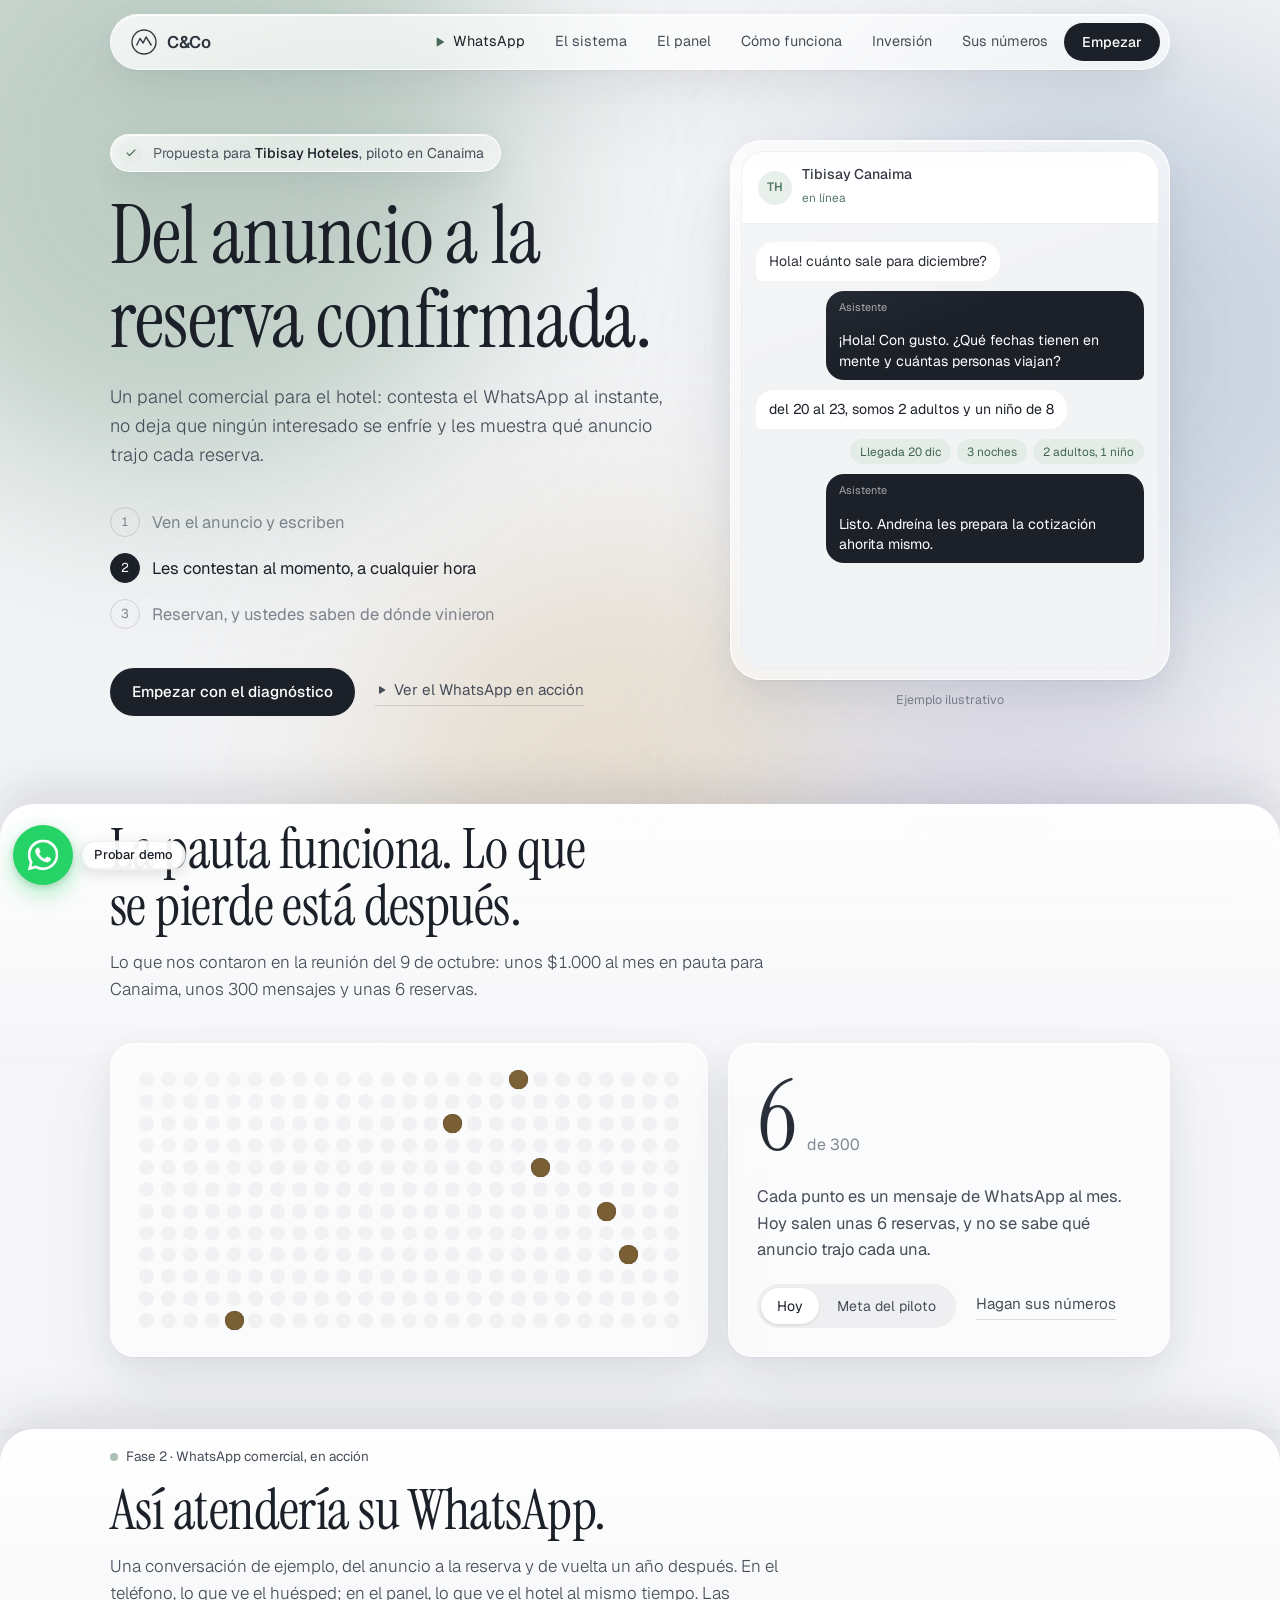
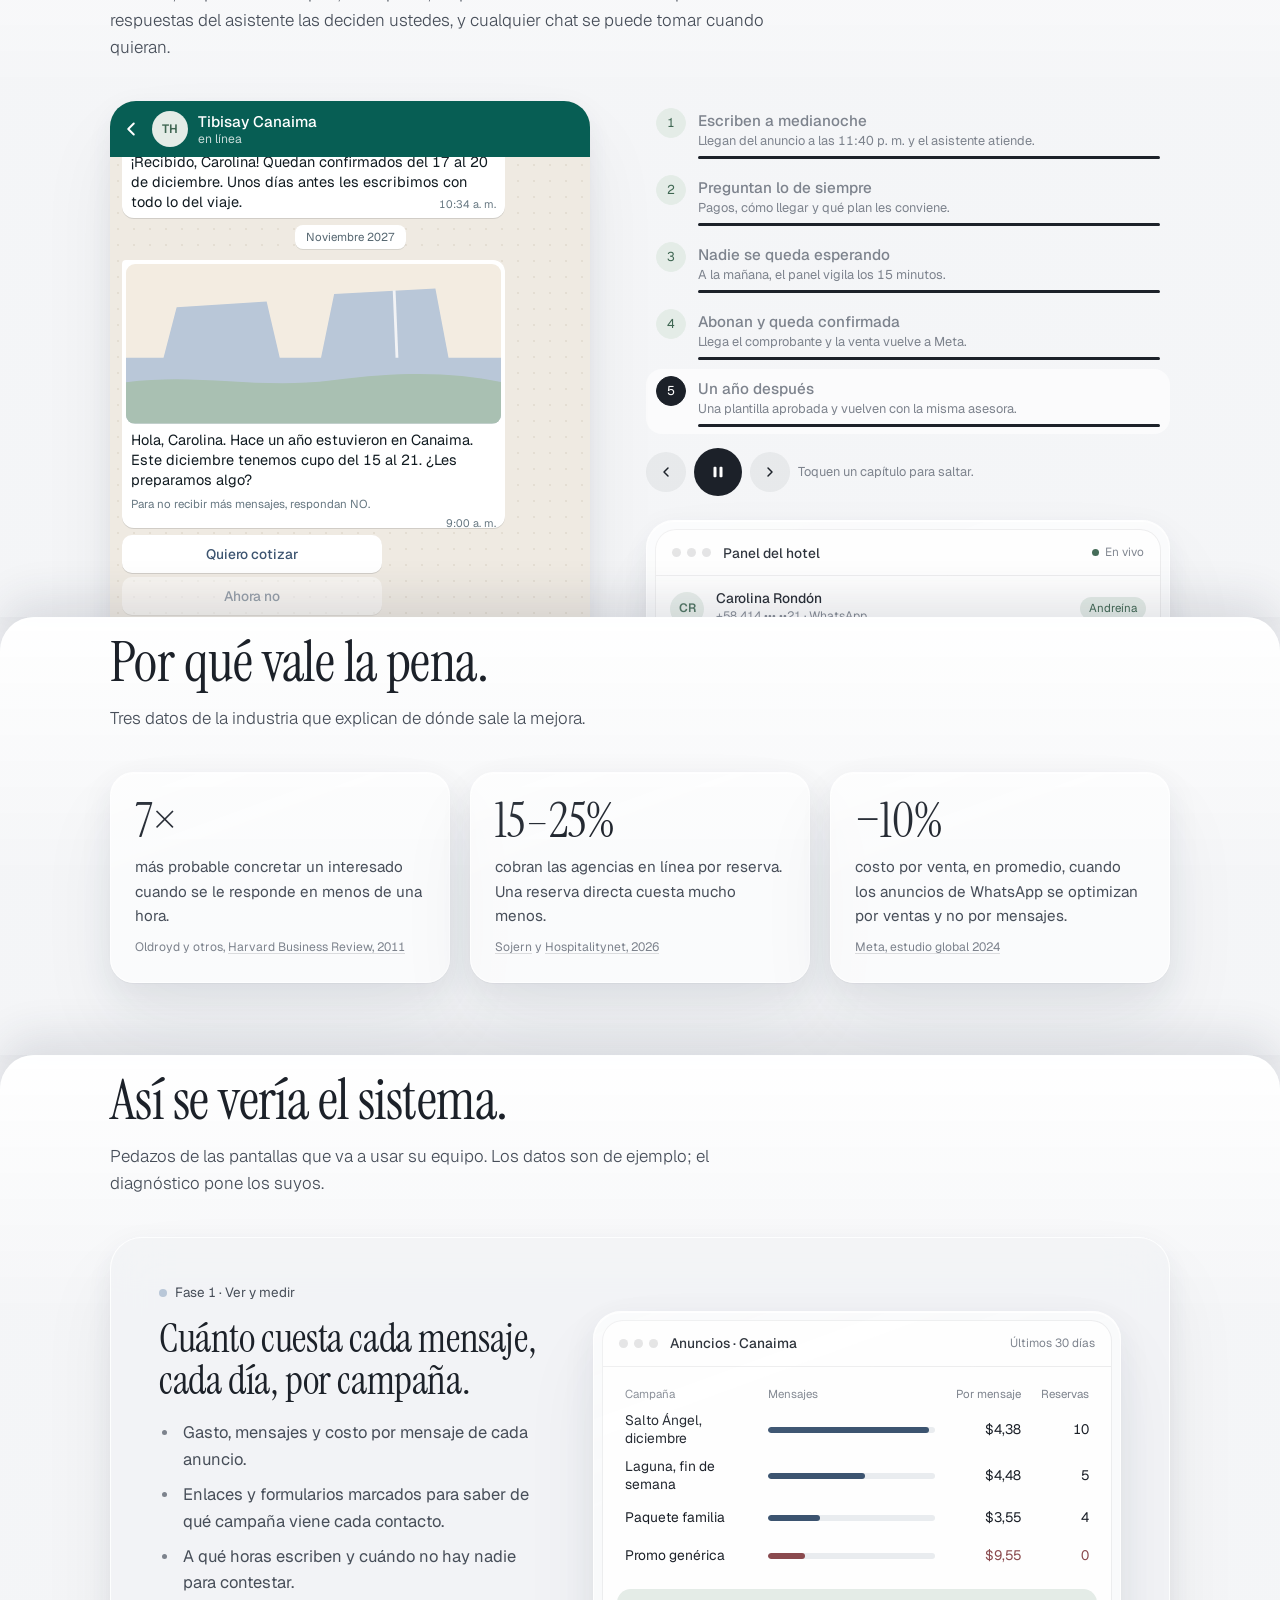
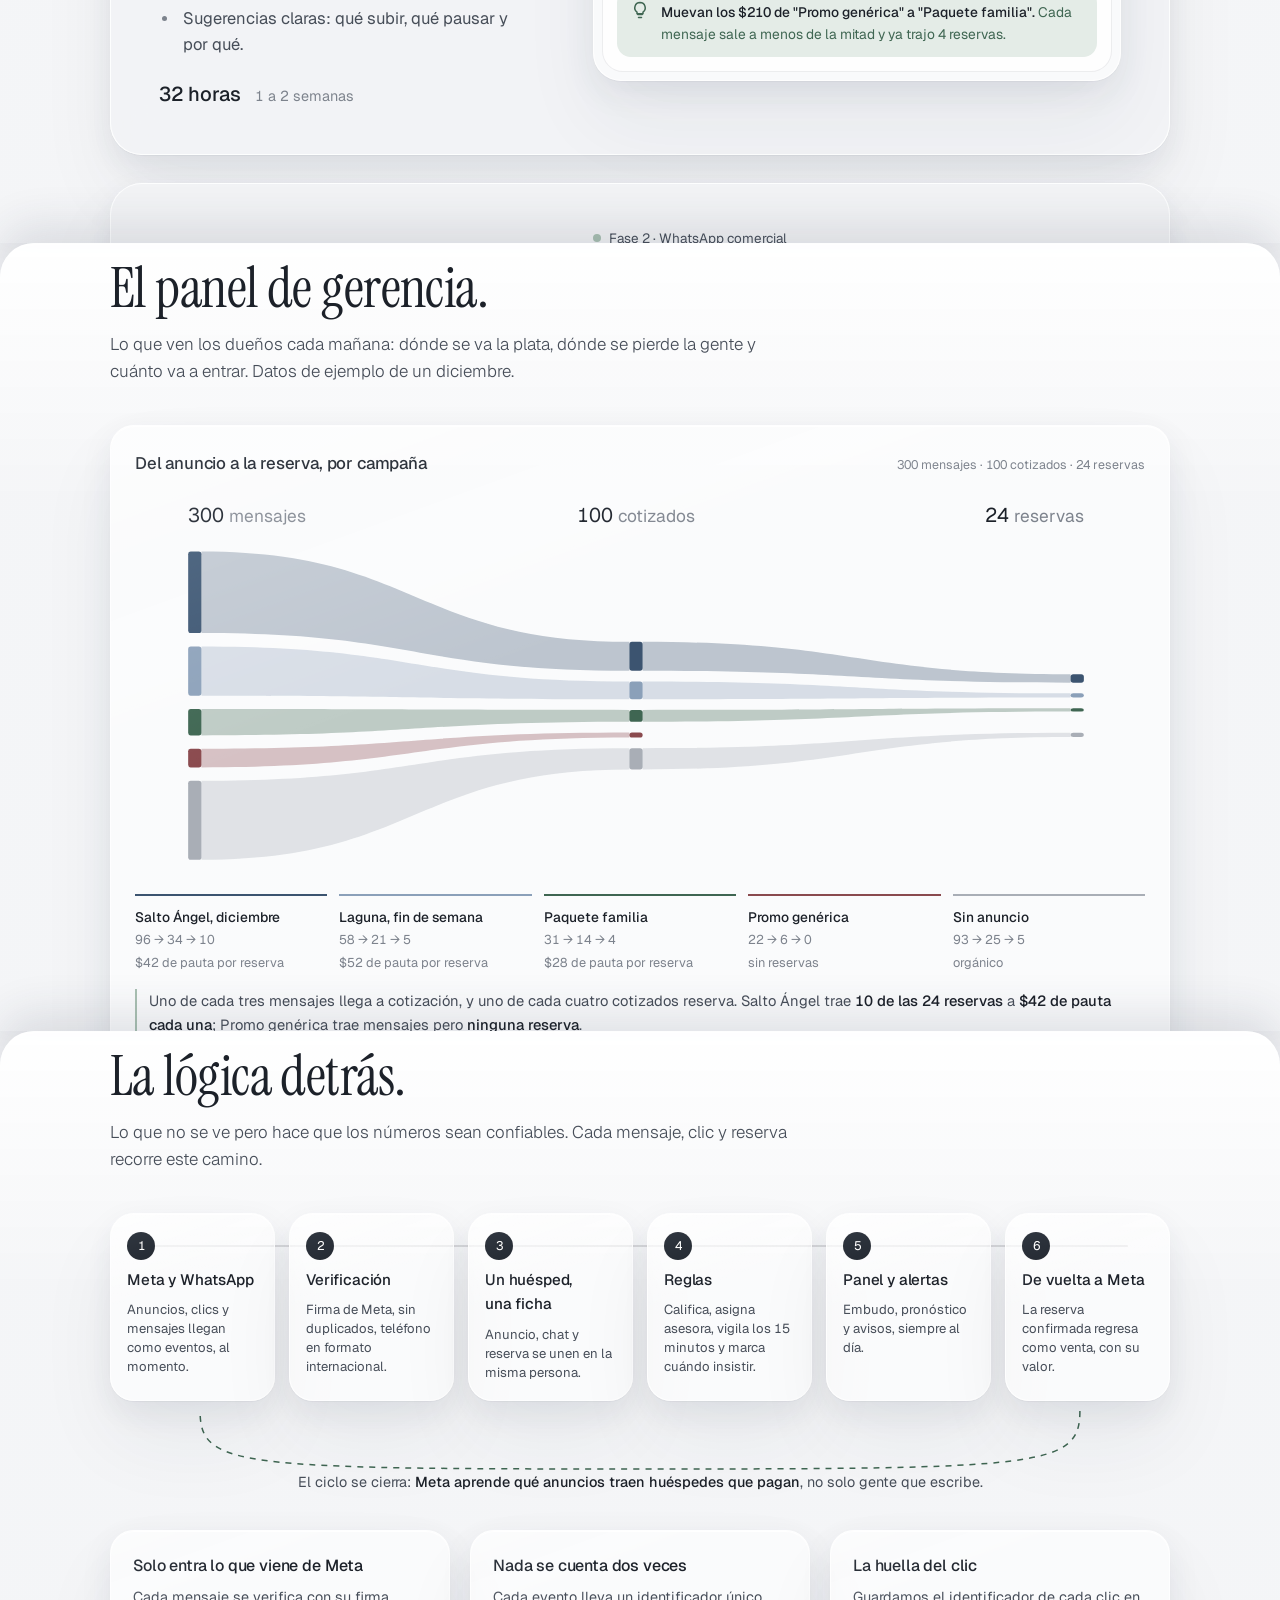
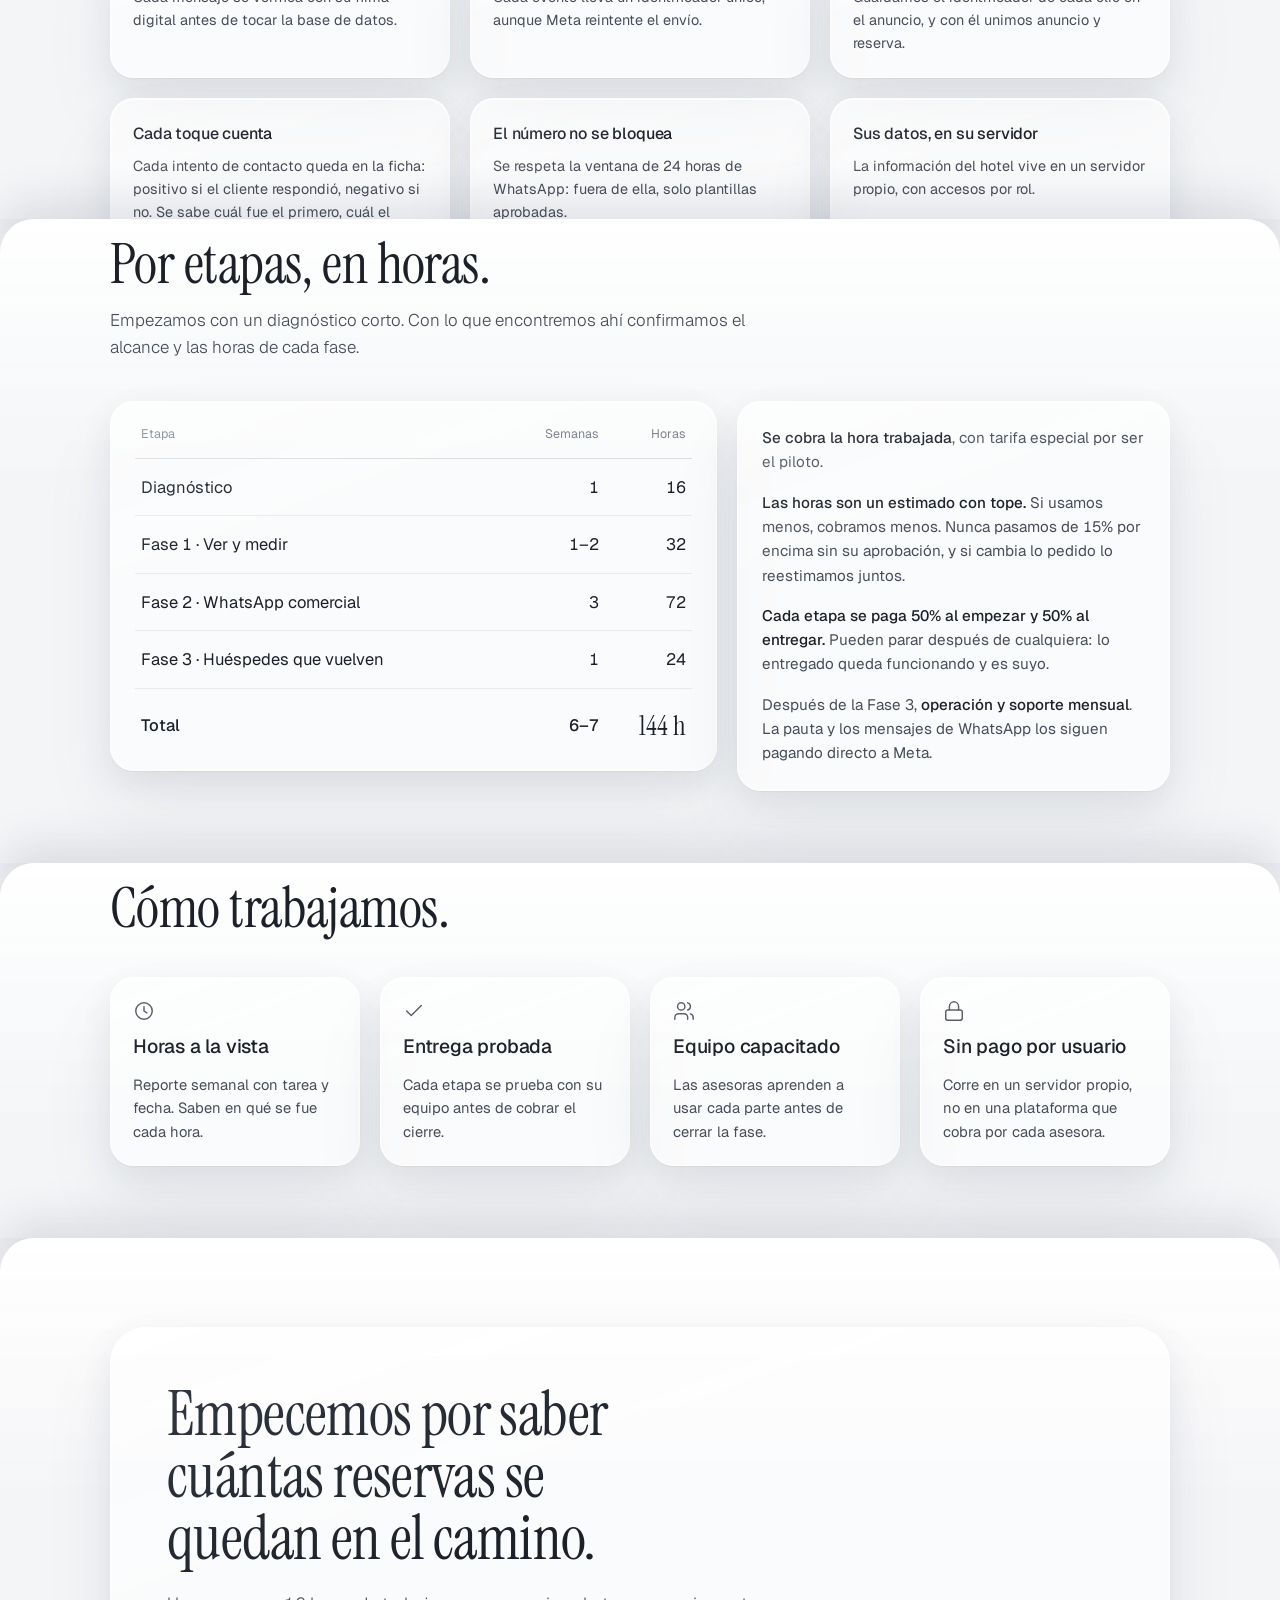
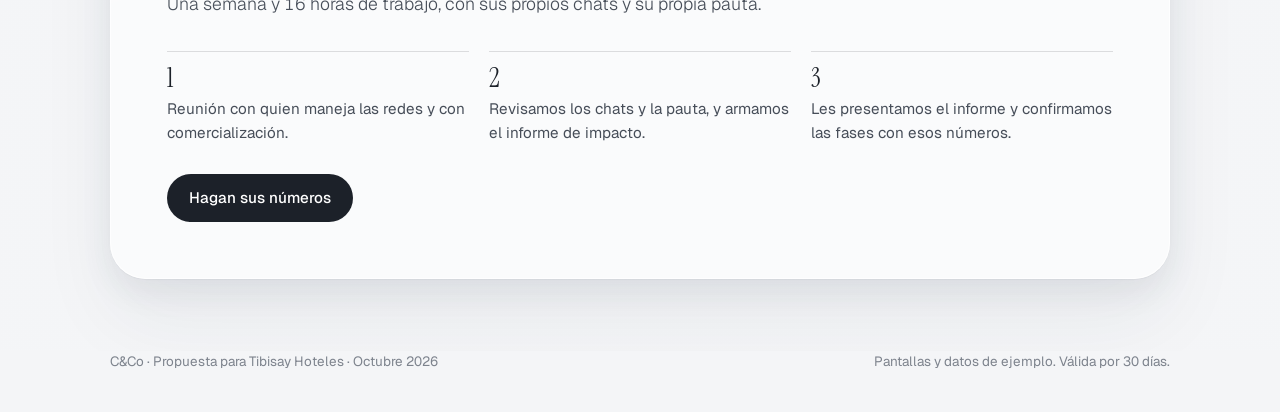
==== index.html @ 6e22a7f7 "base: replica propuesta A (sin iPhone) como punto de partida para reestructurar" ====
<!doctype html>
<html lang="es">
<head>
<meta charset="utf-8">
<script>document.documentElement.className += ' js'</script>
<meta name="viewport" content="width=device-width, initial-scale=1, viewport-fit=cover">
<meta name="theme-color" content="#F2F3F5">
<meta name="format-detection" content="telephone=no">
<meta name="robots" content="noindex, nofollow">
<title>Tibisay Hoteles · Propuesta C&amp;Co</title>
<link rel="preconnect" href="https://fonts.googleapis.com">
<link rel="preconnect" href="https://fonts.gstatic.com" crossorigin>
<link rel="stylesheet" href="https://fonts.googleapis.com/css2?family=Geist:wght@300;400;500;600&family=Instrument+Serif&display=swap">
<style>
/*
  Identidad C&Co (propuesta)
  - Sobria y ejecutiva: fondo perla frío, grafito para texto y botones, cuatro pasteles apagados (salvia, niebla, arena, rosa) solo para estados y profundidad.
  - Material: vidrio. Paneles translúcidos con desenfoque, borde con brillo fino y sombra larga y suave, sobre una luz pastel que se mueve muy lento detrás.
  - Tipos: Instrument Serif para titulares, Geist para todo lo demás, con cifras tabulares.
  - Recorrido: problema → por qué importa → el sistema por fases → el panel de gerencia → la lógica detrás → inversión → siguiente paso. La calculadora de impacto vive en una ventana que se abre desde el problema, la barra y el cierre.
  - Números de ejemplo coherentes en toda la página: hoy 6 de 300; con el sistema 300 → 100 cotizados → 24 reservas, a unos $400 por reserva.
  - Imprimible: al imprimir, el vidrio pasa a blanco sólido y cada pantalla queda en su estado final.
*/
:root{
  --bg:#F2F3F5; --bg2:#E9ECEF; --white:#FFFFFF;
  --ink:#1C2129; --ink2:#474E59; --ink3:#7D838D; --ink4:#A9AEB6;
  --line:rgba(28,33,41,.08); --line2:rgba(28,33,41,.14);
  --sage:#A9C0B2; --sage-bg:#E4ECE7; --sage-ink:#3F6652;
  --mist:#B9C7D8; --mist-bg:#E5EBF2; --mist-ink:#3C5470;
  --sand:#E2D6C3; --sand-bg:#F3ECE1; --sand-ink:#7A5F35;
  --rose:#E3C4C4; --rose-bg:#F5E7E7; --rose-ink:#8A4A4E;
  --lav:#D6D3E4;
  --glass:rgba(255,255,255,.58);
  --glass-edge:rgba(255,255,255,.85);
  --shadow:0 1px 1px rgba(28,33,41,.04),0 12px 32px rgba(40,52,72,.08),0 40px 80px rgba(40,52,72,.06);
  --serif:"Instrument Serif","Times New Roman",serif;
  --sans:"Geist","Helvetica Neue",system-ui,sans-serif;
  --ease:cubic-bezier(.2,.8,.2,1);
}
*{box-sizing:border-box}
html{scroll-behavior:smooth;-webkit-text-size-adjust:100%;text-size-adjust:100%}
body{margin:0;background:var(--bg);color:var(--ink);font-family:var(--sans);font-size:16.5px;line-height:1.6;-webkit-font-smoothing:antialiased;font-variant-numeric:tabular-nums;-webkit-tap-highlight-color:transparent;overflow-x:clip}
h1,h2,h3,p{margin:0}
h1,h2{font-family:var(--serif);font-weight:400;letter-spacing:-.01em;line-height:1.02;text-wrap:balance}
h3{font-weight:500;letter-spacing:-.01em;text-wrap:balance}
a{color:inherit}
:focus-visible{outline:2px solid var(--mist-ink);outline-offset:3px;border-radius:6px}
.in{max-width:1140px;margin:0 auto;padding-inline:max(clamp(16px,4vw,40px),env(safe-area-inset-left),env(safe-area-inset-right))}
button,a{touch-action:manipulation}
[id]{scroll-margin-top:84px}
.muted{color:var(--ink2)}
.small{font-size:.84rem;color:var(--ink3)}

/* Luz de fondo */
.aura{position:fixed;inset:0;z-index:-1;overflow:hidden;pointer-events:none}
.aura i{position:absolute;border-radius:50%;filter:blur(90px);opacity:.7;animation:drift 38s ease-in-out infinite alternate;will-change:transform}
.aura i:nth-child(1){width:52vw;height:52vw;left:-12vw;top:-14vw;background:var(--sage)}
.aura i:nth-child(2){width:46vw;height:46vw;right:-10vw;top:6vh;background:var(--mist);animation-delay:-12s}
.aura i:nth-child(3){width:40vw;height:40vw;left:28vw;top:60vh;background:var(--sand);animation-delay:-20s}
.aura i:nth-child(4){width:34vw;height:34vw;right:4vw;bottom:-12vw;background:var(--lav);animation-delay:-6s}
@keyframes drift{to{transform:translate3d(4vw,3vh,0) scale(1.08)}}

/* Vidrio */
.glass{position:relative;background:var(--glass);-webkit-backdrop-filter:blur(28px) saturate(170%);backdrop-filter:blur(28px) saturate(170%);border:1px solid var(--glass-edge);box-shadow:var(--shadow),inset 0 1px 0 rgba(255,255,255,.9);border-radius:24px}
.glass::after{content:"";position:absolute;inset:0;border-radius:inherit;pointer-events:none;background:linear-gradient(160deg,rgba(255,255,255,.5),rgba(255,255,255,0) 38%);mix-blend-mode:soft-light}

/* Botones */
.btn{display:inline-flex;align-items:center;justify-content:center;gap:8px;height:48px;padding:0 22px;background:var(--ink);color:#fff;text-decoration:none;font:inherit;font-weight:500;font-size:.95rem;border-radius:999px;border:0;white-space:nowrap;transition:transform .2s var(--ease),background .2s}
.btn:hover{background:#2C333E;transform:translateY(-1px)}
.btn.sm{height:38px;padding:0 18px;font-size:.88rem}

/* Barra */
.nav{position:sticky;top:14px;z-index:20;margin-top:14px}
.navbar{display:flex;justify-content:space-between;align-items:center;gap:16px;height:56px;padding:0 9px 0 20px;border-radius:999px}
.mark{display:flex;align-items:center;gap:10px;font-weight:600;font-size:1.05rem;letter-spacing:-.02em}
.mark svg{flex:none}
.navbar nav{display:flex;gap:2px;align-items:center}
.navbar nav a:not(.btn){text-decoration:none;font-size:.9rem;color:var(--ink2);height:38px;display:inline-flex;align-items:center;padding:0 14px;border-radius:999px;transition:background .2s}
.navbar nav a:not(.btn):hover{background:rgba(255,255,255,.75);color:var(--ink)}

/* Hero */
.hero{padding:64px 0 88px}
.hero-grid{display:grid;grid-template-columns:minmax(0,1fr) 440px;gap:64px;align-items:center}
.for{display:inline-flex;align-items:center;gap:10px;height:38px;font-size:.88rem;color:var(--ink2);padding:0 16px 0 8px;border-radius:999px}
.for b{font-weight:500;color:var(--ink)}
.for .dot{width:24px;height:24px;border-radius:50%;background:var(--sage-bg);display:grid;place-items:center;flex:none}
.hero h1{font-size:clamp(3rem,6.4vw,5.2rem);margin-top:22px}
.hero .lead{margin-top:22px;font-size:1.13rem;color:var(--ink2);max-width:46ch;font-weight:300}
.journey{list-style:none;margin:30px 0 0;padding:0;display:grid;gap:2px;max-width:430px}
.journey li{display:grid;grid-template-columns:30px 1fr;gap:12px;align-items:center;padding:7px 0;color:var(--ink3);transition:color .5s}
.journey li span{width:30px;height:30px;border-radius:50%;display:grid;place-items:center;font-size:.8rem;border:1px solid var(--line2);transition:all .5s var(--ease)}
.journey li.on{color:var(--ink)}
.journey li.on span{background:var(--ink);border-color:var(--ink);color:#fff}
.actions{display:flex;gap:20px;flex-wrap:wrap;margin-top:32px;align-items:center}
.link{font-size:.95rem;color:var(--ink2);text-decoration:none;border-bottom:1px solid var(--line2);padding-bottom:2px}
.link:hover{color:var(--ink);border-color:var(--ink)}
.dm-link{display:inline-flex;align-items:center;gap:7px}
.nav-demo{gap:7px;color:var(--ink)!important}
.nav-demo svg{color:var(--sage-ink)}

/* Escenario */
figure{margin:0}
.stage-wrap{display:grid;gap:10px;justify-items:center}
.stage-wrap figcaption{font-size:.78rem;color:var(--ink3)}
.stage{position:relative;width:100%;height:540px;padding:10px;border-radius:32px;overflow:hidden}
.scene{position:absolute;inset:10px;opacity:0;transform:scale(.97);filter:blur(6px);transition:opacity .7s var(--ease),transform .7s var(--ease),filter .7s var(--ease);pointer-events:none}
.stage[data-scene="ad"] .s-ad,.stage[data-scene="chat"] .s-chat,.stage[data-scene="deal"] .s-deal{opacity:1;transform:none;filter:none}
.av{width:34px;height:34px;border-radius:50%;display:grid;place-items:center;font-size:.76rem;font-weight:600;flex:none;background:var(--mist-bg);color:var(--mist-ink)}
.av.s{background:var(--sage-bg);color:var(--sage-ink)}
.av.a{background:var(--sand-bg);color:var(--sand-ink)}
.av.r{background:var(--rose-bg);color:var(--rose-ink)}
.card{background:var(--white);border:1px solid var(--line);border-radius:22px}

.post{height:100%;overflow:hidden;display:flex;flex-direction:column}
.post-h{display:flex;gap:10px;align-items:center;padding:14px 16px}
.post-h b{display:block;font-size:.88rem;font-weight:500}.post-h small{color:var(--ink3);font-size:.74rem}
.post-img{display:block;width:100%;flex:1;min-height:0}
.post-b{padding:16px;display:grid;gap:14px;font-size:.9rem;color:var(--ink2)}
.post-b b{color:var(--ink);font-weight:500}
.wa-btn{font:inherit;font-weight:500;font-size:.9rem;height:44px;border:0;border-radius:999px;background:var(--ink);color:#fff;transition:transform .15s}
.stage.press .wa-btn{transform:scale(.95)}

.chat{height:100%;display:flex;flex-direction:column;overflow:hidden}
.chat-h{display:flex;gap:10px;align-items:center;padding:14px 16px;border-bottom:1px solid var(--line)}
.chat-h b{display:block;font-size:.88rem;font-weight:500;line-height:1.2}.chat-h small{color:var(--sage-ink);font-size:.74rem}
.msgs{flex:1;padding:18px 14px;display:flex;flex-direction:column;gap:10px;background:var(--bg);font-size:.88rem;line-height:1.45}
.m{max-width:82%;padding:9px 13px;border-radius:18px;opacity:0;transform:translateY(8px)}
.m.cli{align-self:flex-start;background:var(--white);border-bottom-left-radius:6px}
.m.out{align-self:flex-end;background:var(--ink);color:#fff;border-bottom-right-radius:6px}
.m small{display:block;font-size:.68rem;opacity:.6;margin-bottom:1px}
.extract{align-self:flex-end;display:flex;flex-wrap:wrap;gap:6px;justify-content:flex-end;opacity:0;transform:translateY(8px)}
.chip{font-size:.74rem;background:var(--sage-bg);color:var(--sage-ink);border-radius:999px;padding:4px 10px}
.stage[data-scene="chat"] .s-chat .m,.stage[data-scene="chat"] .s-chat .extract{animation:rise .55s var(--ease) forwards;animation-delay:var(--d)}
@keyframes rise{to{opacity:1;transform:none}}

.board{height:100%;padding:18px;display:grid;grid-template-rows:auto auto 1fr auto;gap:14px}
.board h3{font-size:.98rem}
.cols{display:grid;grid-template-columns:repeat(3,1fr);gap:8px;font-size:.76rem;color:var(--ink3)}
.cols div{display:flex;justify-content:space-between;border-bottom:1.5px solid var(--line2);padding-bottom:6px;transition:all .4s}
.lane{position:relative;display:grid;grid-template-columns:repeat(3,1fr);gap:8px;align-content:start}
.ghost{height:58px;border-radius:12px;background:var(--bg)}
.deal{position:absolute;top:0;left:0;width:calc((100% - 16px)/3);background:var(--white);border:1px solid var(--line2);border-radius:12px;padding:10px;font-size:.76rem;color:var(--ink2);box-shadow:0 10px 24px rgba(40,52,72,.14);transition:left .8s var(--ease),background .5s,border-color .5s;z-index:2}
.deal b{display:block;font-size:.84rem;font-weight:500;color:var(--ink)}
.stage[data-step="1"] .deal{left:calc((100% - 16px)/3 + 8px)}
.stage[data-step="2"] .deal,.stage[data-step="3"] .deal{left:calc((100% - 16px)/3*2 + 16px);background:var(--sage-bg);border-color:var(--sage)}
.stage[data-step="2"] .cols div:last-child,.stage[data-step="3"] .cols div:last-child{border-color:var(--sage-ink);color:var(--sage-ink)}
.src{display:grid;gap:4px;background:var(--sand-bg);color:var(--sand-ink);border-radius:14px;padding:12px 14px;font-size:.82rem;opacity:0;transform:translateY(8px);transition:all .6s var(--ease)}
.src b{color:var(--ink);font-weight:500}
.stage[data-step="3"] .src{opacity:1;transform:none}

/* Secciones */
section.block{padding:72px 0}
.sh{max-width:680px;display:grid;gap:14px;margin-bottom:40px}
.sh h2{font-size:clamp(2.3rem,4.6vw,3.5rem)}
.sh p{color:var(--ink2);font-size:1.06rem;font-weight:300}
.tag{display:inline-flex;align-items:center;gap:8px;font-size:.84rem;color:var(--ink2)}
.tag i{width:8px;height:8px;border-radius:50%;background:var(--c,var(--sage))}

/* Problema */
.problem{display:grid;grid-template-columns:1.15fr .85fr;gap:20px;align-items:stretch}
.problem > .glass{padding:28px}
.dots{display:grid;grid-template-columns:repeat(25,1fr);gap:7px;align-content:center;height:100%}
.dots i{aspect-ratio:1;border-radius:50%;background:var(--ink4);opacity:0;transform:scale(.3)}
.dots.on i{animation:pop .4s var(--ease) forwards;animation-delay:calc(var(--i) * 3ms)}
@keyframes pop{to{opacity:.45;transform:none}}
.dots.filt i{animation:none;opacity:.12;transform:none;transition:opacity .7s,background .7s}
.dots.filt i.win{opacity:1;background:var(--sand-ink);transform:scale(1.3);transition:all .6s var(--ease)}
.dots.filt.meta i.win{background:var(--sage-ink)}
.legend{display:grid;gap:18px;align-content:space-between}
.big{font-family:var(--serif);font-size:clamp(4rem,9vw,6.2rem);line-height:.9;display:flex;align-items:baseline;gap:10px}
.big small{font-family:var(--sans);font-size:1rem;color:var(--ink3)}
.seg{display:inline-flex;background:rgba(28,33,41,.05);border-radius:999px;padding:4px;gap:2px;width:max-content}
.seg button{font:inherit;font-size:.88rem;height:36px;border:0;background:none;padding:0 16px;border-radius:999px;color:var(--ink2);cursor:pointer;transition:all .3s}
.seg button[aria-pressed="true"]{background:var(--white);color:var(--ink);box-shadow:0 1px 3px rgba(28,33,41,.12)}
.legend-a{display:flex;gap:16px 20px;flex-wrap:wrap;align-items:center}
button.link{font:inherit;font-size:.95rem;background:none;border:0;border-bottom:1px solid var(--line2);border-radius:0;padding:0 0 2px;cursor:pointer}

/* Datos */
.facts{display:grid;grid-template-columns:repeat(3,minmax(0,1fr));gap:20px}
.fact{padding:24px;display:grid;gap:10px;align-content:start}
.fact .v{font-family:var(--serif);font-size:3rem;line-height:1}
.fact p{font-size:.95rem;color:var(--ink2)}
.fact .src-l{font-size:.76rem;color:var(--ink3)}
.swipe{display:none}
.fact .src-l a{color:var(--ink3);text-decoration:underline;text-decoration-color:var(--line2);text-underline-offset:2px}

/* Fases */
.phase{display:grid;grid-template-columns:minmax(0,5fr) minmax(0,7fr);gap:56px;align-items:center;padding:48px 0}
.phase + .phase{border-top:1px solid var(--line)}
.phase:nth-of-type(even) .ui{order:-1}
.phase .txt{display:grid;gap:14px}
.phase h3{font-family:var(--serif);font-weight:400;font-size:clamp(1.9rem,3.2vw,2.5rem);line-height:1.05}
.phase ul{margin:4px 0 0;padding:0;list-style:none;display:grid;gap:9px;color:var(--ink2)}
.phase li{display:grid;grid-template-columns:16px 1fr;gap:8px}
.phase li::before{content:"";width:5px;height:5px;border-radius:50%;background:var(--ink3);margin:11px 0 0 3px}
.price{display:flex;gap:14px;align-items:baseline;font-size:.9rem;color:var(--ink3);padding-top:6px}
.price b{font-size:1.25rem;font-weight:500;color:var(--ink)}

.ui{padding:8px;border-radius:28px}
.win{background:rgba(255,255,255,.8);border:1px solid var(--line);border-radius:21px;overflow:hidden;font-size:.86rem}
.ui-bar{display:flex;justify-content:space-between;align-items:center;height:46px;padding:0 16px;border-bottom:1px solid var(--line)}
.ui-bar b{font-weight:500}
.ui-bar small{color:var(--ink3);font-size:.74rem}
.lights{display:flex;gap:6px;margin-right:12px}
.lights i{width:9px;height:9px;border-radius:50%;background:var(--line2)}
.ui-body{padding:14px;display:grid;gap:14px}

.camp{display:grid;grid-template-columns:1.6fr 2fr .9fr .7fr;gap:10px;align-items:center;min-height:38px;padding:5px 8px;border-radius:10px;line-height:1.3}
.camp:hover{background:var(--bg)}
.camp.h{color:var(--ink3);font-size:.72rem;min-height:26px}
.camp .r{text-align:right}
.meter{height:6px;border-radius:3px;background:var(--bg2);overflow:hidden}
.meter i{display:block;height:100%;width:0;background:var(--mist-ink);border-radius:3px;transition:width 1.2s var(--ease)}
.meter i.bad{background:var(--rose-ink)}
.on .meter i{width:var(--w)}
.bad-t{color:var(--rose-ink)}
.tip{display:grid;grid-template-columns:auto 1fr;gap:12px;align-items:start;background:var(--sage-bg);color:var(--sage-ink);border-radius:14px;padding:12px 14px;opacity:0;transform:translateY(10px);transition:all .7s var(--ease) 1.3s}
.tip b{color:var(--ink);font-weight:500}
.on .tip{opacity:1;transform:none}

.inbox{display:grid;gap:2px}
.row{display:grid;grid-template-columns:34px minmax(0,1fr) auto;gap:12px;align-items:center;min-height:58px;padding:8px;border-radius:12px;transition:background .5s}
.row:hover{background:var(--bg)}
.row b{font-weight:500}
.row > div,.guest > div{min-width:0}
.row p{font-size:.78rem;color:var(--ink3);white-space:nowrap;overflow:hidden;text-overflow:ellipsis}
.who{font-size:.72rem;color:var(--ink3);text-align:right;display:grid;gap:3px;justify-items:end}
.pill{font-size:.72rem;border-radius:999px;padding:2px 9px;background:var(--sage-bg);color:var(--sage-ink);white-space:nowrap}
.pill.wait{background:var(--bg2);color:var(--ink2)}
.pill.ai{background:var(--mist-bg);color:var(--mist-ink)}
.row.late{background:var(--sand-bg)}
.row.late .pill.wait{background:var(--sand-ink);color:#fff}
.alert{display:flex;gap:10px;align-items:center;background:var(--ink);color:#fff;border-radius:14px;padding:11px 14px;font-size:.8rem;opacity:0;transform:translateY(10px);transition:all .6s var(--ease)}
.alert.show{opacity:1;transform:none}

.guest{display:grid;grid-template-columns:20px 34px minmax(0,1fr) auto;gap:12px;align-items:center;min-height:54px;padding:6px 8px;border-radius:12px}
.guest:hover{background:var(--bg)}
.guest b{font-weight:500}
.guest small{display:block;color:var(--ink3);font-size:.74rem}
.ck{width:18px;height:18px;border-radius:6px;border:1.5px solid var(--line2);display:grid;place-items:center;transition:all .3s}
.ck svg{opacity:0;transition:opacity .2s}
.on .guest .ck{border-color:var(--ink);background:var(--ink);transition-delay:calc(var(--i) * 140ms)}
.on .guest .ck svg{opacity:1;transition-delay:calc(var(--i) * 140ms)}
.send{display:flex;justify-content:space-between;align-items:center;gap:12px;flex-wrap:wrap;border-top:1px solid var(--line);padding-top:14px}
.send button{font:inherit;font-weight:500;font-size:.86rem;height:38px;border:0;border-radius:999px;padding:0 18px;background:var(--ink);color:#fff;transition:transform .15s}
.send button.press{transform:scale(.94)}
.send p{font-size:.8rem;color:var(--ink3)}
.send p b{color:var(--sage-ink);font-weight:500}

/* Panel de gerencia */
.bento{display:grid;grid-template-columns:repeat(12,minmax(0,1fr));gap:20px}
.tile{padding:24px;display:grid;gap:16px;align-content:start}
.tile header{display:flex;justify-content:space-between;align-items:baseline;gap:12px;flex-wrap:wrap}
.tile h3{font-size:1.05rem}
.tile header small{font-size:.78rem;color:var(--ink3)}
.ins{font-size:.92rem;color:var(--ink2);border-left:2px solid var(--sage);padding-left:12px}
.ins b{color:var(--ink);font-weight:500}
.c12{grid-column:span 12}.c7{grid-column:span 7}.c5{grid-column:span 5}

.sankey{width:100%;height:auto;display:block;overflow:hidden}
.sk-rev{transform:scaleX(0);transform-origin:0 0;transition:transform 2s var(--ease)}
.on .sk-rev{transform:scaleX(1)}
.sk-legend{display:grid;grid-template-columns:repeat(5,minmax(0,1fr));gap:12px}
.sk-legend div{display:grid;gap:2px;font-size:.8rem;color:var(--ink3);padding-top:10px;border-top:2px solid var(--c)}
.sk-legend b{font-weight:500;color:var(--ink);font-size:.86rem}

.heat{display:grid;grid-template-columns:24px repeat(24,minmax(0,1fr));grid-template-rows:repeat(7,1fr);gap:3px;position:relative}
.heat .d{font-size:.68rem;color:var(--ink3);display:flex;align-items:center}
.heat .h{aspect-ratio:1;border-radius:3px;background:rgb(60 84 112 / var(--a));opacity:0;transform:scale(.6)}
.on .heat .h{opacity:1;transform:none;transition:opacity .4s,transform .4s var(--ease);transition-delay:calc(var(--k) * 4ms)}
.heat .team{grid-column:10 / 20;grid-row:1 / 7;border:1.5px dashed var(--ink);border-radius:6px;margin:-3px;pointer-events:none;opacity:0;transition:opacity .6s 1s}
.on .heat .team{opacity:.7}
.hours{display:grid;grid-template-columns:24px repeat(4,1fr);font-size:.68rem;color:var(--ink3)}
.key{display:flex;gap:16px;flex-wrap:wrap;font-size:.78rem;color:var(--ink3);align-items:center}
.key span{display:inline-flex;align-items:center;gap:6px}
.key i{width:12px;height:12px;border-radius:3px;display:inline-block}

.fc-bar{display:flex;height:14px;border-radius:7px;background:var(--bg2);overflow:hidden;position:relative}
.fc-bar i{display:block;height:100%;width:0;transition:width 1.4s var(--ease)}
.fc-bar i:nth-child(1){background:var(--sage-ink)}
.fc-bar i:nth-child(2){background:var(--sage);transition-delay:.5s}
.on .fc-bar i{width:var(--w)}
.fc-nums{display:grid;grid-template-columns:repeat(3,1fr);gap:12px}
.fc-nums div{display:grid;gap:2px;font-size:.78rem;color:var(--ink3)}
.fc-nums b{font-size:1.35rem;font-weight:500;color:var(--ink)}
.probs{display:grid;grid-template-columns:repeat(3,1fr);gap:8px}
.probs div{background:rgba(255,255,255,.7);border-radius:12px;padding:10px;font-size:.76rem;color:var(--ink3)}
.probs b{display:block;font-size:1rem;font-weight:500;color:var(--ink)}

.cal{display:grid;grid-template-columns:repeat(7,1fr);gap:5px}
.cal .wd{font-size:.68rem;color:var(--ink3);text-align:center}
.cal .day{aspect-ratio:1;border-radius:8px;display:grid;place-items:center;font-size:.74rem;color:var(--ink2);background:rgba(255,255,255,.7);opacity:0;transition:opacity .4s;transition-delay:calc(var(--k) * 25ms)}
.cal .day.hi{background:var(--mist);color:var(--ink)}
.cal .day.full{background:var(--rose);color:var(--rose-ink);font-weight:500}
.on .cal .day{opacity:1}
button.day{font:inherit;border:0;padding:0;cursor:pointer;transition:opacity .4s,box-shadow .2s,transform .2s}
button.day:hover{transform:translateY(-1px)}
button.day[aria-pressed="true"]{box-shadow:0 0 0 2px var(--rose-ink)}

/* Calendario destacado */
.calx-grid{display:grid;grid-template-columns:minmax(0,5fr) minmax(0,7fr);gap:36px;align-items:start}
.calx-grid .cal{gap:6px}
.calx-grid .key{margin-top:14px}
.calx-side{display:grid;gap:18px}
.calx-big{font-size:1.02rem;color:var(--ink2)}
.calx-big b{display:block;font-family:var(--serif);font-weight:400;font-size:clamp(3.2rem,6vw,4.4rem);line-height:.95;color:var(--rose-ink)}
.calx-day{min-height:46px;display:flex;align-items:center;gap:10px;background:var(--rose-bg);color:var(--rose-ink);border-radius:14px;padding:10px 14px;font-size:.88rem}
.calx-day b{color:var(--ink);font-weight:500}
.calx-steps{list-style:none;margin:0;padding:0;display:grid;gap:12px;counter-reset:s}
.calx-steps li{display:grid;grid-template-columns:28px 1fr;gap:12px;font-size:.92rem;color:var(--ink2);counter-increment:s}
.calx-steps li::before{content:counter(s);width:28px;height:28px;border-radius:50%;display:grid;place-items:center;font-size:.78rem;background:var(--sage-bg);color:var(--sage-ink)}
.calx-steps b{color:var(--ink);font-weight:500}

/* Toques */
.touch{display:flex;gap:6px;align-items:center;flex-wrap:wrap;font-size:.76rem;color:var(--ink3)}
.touch .t{display:inline-flex;align-items:center;gap:6px;height:30px;padding:0 11px 0 5px;border-radius:999px;background:var(--bg2);color:var(--ink2)}
.touch .t i{width:20px;height:20px;border-radius:50%;display:grid;place-items:center;font-style:normal;font-weight:600;font-size:.8rem;background:var(--rose-bg);color:var(--rose-ink)}
.touch .t.pos{background:var(--sage-bg);color:var(--sage-ink)}
.touch .t.pos i{background:var(--sage-ink);color:#fff}
.touch .arr{color:var(--ink4)}
.lost .ln.ok .meter i{background:var(--sage-ink)}

.lost{display:grid;gap:10px}
.lost .ln{display:grid;grid-template-columns:150px 1fr 44px;gap:12px;align-items:center;font-size:.86rem}
.lost .ln span:first-child{display:grid;line-height:1.3}
.lost .ln small{font-size:.72rem;color:var(--ink3)}
.lost .meter{height:10px;border-radius:5px}
.lost .meter i{border-radius:5px;background:var(--ink4)}
.lost .ln.can .meter i{background:var(--sand-ink)}
.lost .r{text-align:right}

/* Lógica */
.flow{display:grid;grid-template-columns:repeat(6,minmax(0,1fr));gap:14px;position:relative}
.flow .node{padding:18px 16px;display:grid;gap:8px;align-content:start;z-index:1}
.flow .node .k{width:28px;height:28px;border-radius:50%;background:var(--ink);color:#fff;display:grid;place-items:center;font-size:.78rem}
.flow .node h3{font-size:.95rem}
.flow .node p{font-size:.82rem;color:var(--ink2);line-height:1.45}
.track{position:absolute;left:4%;right:4%;top:32px;height:2px;background:var(--line2);z-index:0;overflow:hidden;border-radius:1px}
.track i{position:absolute;top:0;left:-12%;width:12%;height:100%;background:linear-gradient(90deg,transparent,var(--sage-ink),transparent);animation:run 3.2s linear infinite}
@keyframes run{to{left:100%}}
.loop{display:block;width:100%;height:70px;margin-top:6px}
.loop path{fill:none;stroke:var(--sage-ink);stroke-width:1.5;stroke-dasharray:6 6;animation:dash 1.2s linear infinite}
@keyframes dash{to{stroke-dashoffset:-12}}
.loop-cap{text-align:center;font-size:.9rem;color:var(--ink2);margin-top:-6px}
.loop-cap b{color:var(--ink);font-weight:500}
.expert{display:grid;grid-template-columns:repeat(3,minmax(0,1fr));gap:20px;margin-top:36px}
.expert .glass{padding:22px;display:grid;gap:8px;align-content:start}
.expert h3{font-size:1rem}
.expert p{font-size:.9rem;color:var(--ink2)}
.honest{margin-top:20px;font-size:.84rem;color:var(--ink3);max-width:80ch}

/* Inversión */
.money{display:grid;grid-template-columns:7fr 5fr;gap:20px;align-items:start}
.money > .glass:first-child{padding:8px 24px}
table{width:100%;border-collapse:collapse}
th{font-weight:400;color:var(--ink3);font-size:.78rem;text-align:left;padding:14px 6px;border-bottom:1px solid var(--line2)}
td{padding:15px 6px;border-bottom:1px solid var(--line)}
tbody tr{transition:background .2s}
tbody tr:hover{background:rgba(255,255,255,.6)}
td.n,th.n{text-align:right;white-space:nowrap}
tr.total td{font-weight:500;border-bottom:0;border-top:1px solid var(--ink)}
tr.total td.big-n{font-family:var(--serif);font-size:1.7rem;font-weight:400}
.terms{display:grid;gap:16px;padding:24px}
.terms p{color:var(--ink2);font-size:.95rem}
.terms b{color:var(--ink);font-weight:500}

/* Cómo trabajamos */
.how{display:grid;grid-template-columns:repeat(4,minmax(0,1fr));gap:20px}
.how .glass{padding:22px;display:grid;gap:10px;align-content:start}
.how svg{color:var(--ink2)}
.how p{font-size:.92rem;color:var(--ink2)}

/* Calculadora, en ventana */
dialog.dlg{width:min(940px,calc(100% - 24px));max-width:none;max-height:calc(100dvh - 24px);margin:auto;padding:0;border:0;background:transparent;color:inherit;overflow:visible}
dialog.dlg:focus{outline:none}
dialog.dlg::backdrop{background:rgba(28,33,41,.3);-webkit-backdrop-filter:blur(6px);backdrop-filter:blur(6px)}
dialog.dlg[open]{animation:dlg .35s var(--ease)}
@keyframes dlg{from{opacity:0;transform:translateY(14px) scale(.98)}}
html:has(dialog[open]){overflow:hidden}
.dlg-in{position:relative;background:rgba(242,243,245,.97);border:1px solid var(--glass-edge);border-radius:28px;box-shadow:var(--shadow);padding:clamp(20px,4vw,36px);max-height:calc(100dvh - 24px);overflow:auto;overscroll-behavior:contain;display:grid;gap:24px}
.dlg-in .sh{margin:0;padding-right:44px}
.dlg-x{position:absolute;top:14px;right:14px;width:40px;height:40px;border-radius:50%;border:0;background:rgba(28,33,41,.06);color:var(--ink);display:grid;place-items:center;cursor:pointer;transition:background .2s}
.dlg-x:hover{background:rgba(28,33,41,.12)}
.calc{display:grid;grid-template-columns:1fr 1fr;gap:20px;align-items:stretch}
.calc > .glass{padding:24px}
.fields{display:grid;gap:14px}
.row2{display:grid;grid-template-columns:1fr 1fr;gap:12px;align-items:end}
label.f{display:grid;gap:6px;font-size:.8rem;color:var(--ink3)}
input{font:inherit;font-size:1rem;color:var(--ink);background:rgba(255,255,255,.8);border:1px solid var(--line2);border-radius:12px;height:44px;padding:0 12px;width:100%;min-width:0;font-variant-numeric:tabular-nums}
input:focus{outline:none;border-color:var(--mist-ink);box-shadow:0 0 0 4px var(--mist-bg)}
.kpis{display:grid;grid-template-columns:repeat(2,minmax(0,1fr));gap:12px}
.kpi{background:rgba(255,255,255,.7);border-radius:16px;padding:16px;display:grid;gap:4px}
.kpi .l{font-size:.8rem;color:var(--ink3)}
.kpi .v{font-size:1.4rem;font-weight:500}
.kpi.hl{background:var(--sage-bg)} .kpi.hl .v{color:var(--sage-ink)}
.out{display:grid;gap:14px;align-content:start}

/* Cierre */
.close{padding:88px 0 72px}
.close .glass{padding:clamp(28px,5vw,56px);border-radius:36px;display:grid;gap:20px}
.close h2{font-size:clamp(2.4rem,5vw,3.8rem);max-width:17ch}
.close .lead{color:var(--ink2);max-width:50ch;font-size:1.1rem;font-weight:300}
.next{list-style:none;padding:0;margin:12px 0 0;display:grid;grid-template-columns:repeat(3,1fr);gap:20px}
.next li{border-top:1px solid var(--line2);padding-top:14px;display:grid;gap:6px;color:var(--ink2);font-size:.95rem}
.next span{font-family:var(--serif);font-size:1.6rem;color:var(--ink);line-height:1}
footer{padding:0 0 calc(40px + env(safe-area-inset-bottom));font-size:.84rem;color:var(--ink3)}
footer .in{display:flex;justify-content:space-between;gap:12px;flex-wrap:wrap}

/* Demo de WhatsApp: a un lado el teléfono del huésped, al otro el panel del hotel */
.demo{display:grid;grid-template-columns:minmax(0,370px) minmax(0,1fr);grid-template-areas:"phone ctl" "phone panel";grid-template-rows:auto 1fr;gap:24px 56px;align-items:start}
.dm-ctl{grid-area:ctl;display:grid;gap:14px}
.dm-ph{grid-area:phone;display:grid;gap:10px;justify-items:center}
.dm-panel{grid-area:panel}
.dm-caps{list-style:none;margin:0;padding:0;display:grid;gap:2px}
.dm-caps button{width:100%;display:grid;grid-template-columns:30px 1fr;gap:12px;align-items:start;text-align:left;font:inherit;color:var(--ink3);background:none;border:0;padding:7px 10px;border-radius:16px;cursor:pointer;transition:background .3s,color .3s}
.dm-caps button:hover{background:rgba(255,255,255,.45)}
.dm-caps .n{width:30px;height:30px;border-radius:50%;border:1px solid var(--line2);display:grid;place-items:center;font-size:.8rem;transition:all .4s var(--ease)}
.dm-caps .tx{display:grid;gap:1px;padding-top:3px}
.dm-caps b{font-weight:500;font-size:.95rem;line-height:1.3}
.dm-caps small{font-size:.8rem;line-height:1.35}
.dm-caps .bar{height:3px;border-radius:2px;background:var(--line);overflow:hidden;margin-top:6px}
.dm-caps .bar i{display:block;height:100%;width:0;background:var(--ink)}
.dm-caps button[aria-current="step"]{color:var(--ink2);background:rgba(255,255,255,.62)}
.dm-caps button[aria-current="step"] b{color:var(--ink)}
.dm-caps button[aria-current="step"] .n{background:var(--ink);border-color:var(--ink);color:#fff}
.dm-caps button.done .n{background:var(--sage-bg);border-color:transparent;color:var(--sage-ink)}
.dm-caps button.done .bar i{width:100%;background:var(--sage-ink)}
.dm-bar{display:flex;align-items:center;gap:8px}
.dm-bar button{width:40px;height:40px;flex:none;border-radius:50%;border:0;display:grid;place-items:center;cursor:pointer;background:rgba(28,33,41,.06);color:var(--ink);transition:background .2s,transform .15s}
.dm-bar button:hover{background:rgba(28,33,41,.12)}
.dm-bar button:active{transform:scale(.94)}
.dm-bar .pp{width:48px;height:48px;flex:none;border-radius:50%;display:grid;place-items:center;cursor:pointer;background:var(--ink);color:#fff;transition:background .2s,transform .15s}
.dm-bar .pp:hover{background:#2C333E}
.dm-bar .pp:active{transform:scale(.94)}
.pp span{display:grid}
.pp .i-pause,.dm-go:checked ~ .demo .pp .i-play{display:none}
.dm-go:checked ~ .demo .pp .i-pause{display:grid}
.dm-go{position:fixed;top:0;left:0;width:1px;height:1px;margin:0;opacity:0;pointer-events:none}
.dm-go:focus-visible ~ .demo .pp{outline:2px solid var(--mist-ink);outline-offset:3px}
.dm-go:checked ~ .demo .dmv{animation-play-state:running}
html:not(.js) .js-only{display:none!important}
html:not(.js) .dm-caps button{cursor:default}
.vx{display:inline-grid}
.vx > *{grid-area:1 / 1}
.dm-now{font-size:.88rem;color:var(--ink2);line-height:1.3;min-width:0}
.dm-now b{display:block;color:var(--ink);font-weight:500}
.dm-now .vx{display:grid}
.dm-hint{font-size:.8rem;color:var(--ink3)}

/* Teléfono */
.phone{width:100%;max-width:350px;height:660px;padding:9px;border-radius:50px;background:#1C2129;box-shadow:0 2px 2px rgba(28,33,41,.08),0 30px 60px rgba(28,33,41,.2),inset 0 0 0 1.5px rgba(255,255,255,.12)}
.ph-scr{position:relative;height:100%;border-radius:41px;overflow:hidden;display:flex;flex-direction:column;background:#EFEAE2;font-size:14.5px;line-height:1.38;-webkit-font-smoothing:antialiased}
.ph-st{position:relative;flex:none;display:flex;justify-content:space-between;align-items:center;height:40px;padding:4px 26px 0 30px;font-size:.8rem;font-weight:600;background:#fff}
.ph-st::after{content:"";position:absolute;left:50%;top:9px;width:92px;height:26px;margin-left:-46px;border-radius:14px;background:#1C2129}
.ph-st span:last-child{display:flex;gap:5px;align-items:center}
.ph-h{flex:none;display:flex;align-items:center;gap:10px;padding:6px 14px 10px 8px;background:#fff;border-bottom:1px solid rgba(28,33,41,.06)}
.ph-h svg{flex:none;color:var(--mist-ink)}
.ph-h .av{width:36px;height:36px}
.ph-h b{display:block;font-size:.95rem;font-weight:500;line-height:1.2}
.ph-h small{display:grid;font-size:.76rem;color:#667781;height:1.2em}
.ph-h small .typ{color:var(--sage-ink)}
.ph-msgs{flex:1;min-height:0;overflow:hidden;padding:10px 10px 8px;display:flex;flex-direction:column;justify-content:flex-end;background:#EFEAE2 radial-gradient(rgba(122,95,53,.09) 1px,transparent 1.2px) 0 0/16px 16px}
/* Cada mensaje vive en un contenedor que crece al aparecer; el chat se ancla abajo y lo viejo sale por arriba */
.cw{flex:none;display:flex;flex-direction:column;overflow:hidden;padding:0 2px 2px}
.ph-msgs .cw > *{margin-top:5px;animation:none}
.dm-poster{position:absolute;inset:0;z-index:3;display:grid;place-content:center;justify-items:center;gap:14px;background:rgba(239,234,226,.4);cursor:pointer;transition:opacity .3s}
.dm-poster span{width:72px;height:72px;border-radius:50%;display:grid;place-items:center;background:var(--ink);color:#fff;box-shadow:0 12px 30px rgba(28,33,41,.25);transition:transform .2s var(--ease)}
.dm-poster span svg{width:28px;height:28px;margin-left:3px}
.dm-poster:active span{transform:scale(.94)}
.dm-poster b{font-weight:500;font-size:.92rem;background:#fff;padding:7px 16px;border-radius:999px;box-shadow:0 1px 3px rgba(28,33,41,.12)}
.dm-go:checked ~ .demo .dm-poster{opacity:0;pointer-events:none}
.demo.empezo .dm-poster b{display:none}
.wm{max-width:84%;padding:6px 9px 6px;border-radius:12px;background:#fff;color:#111B21;box-shadow:0 1px .5px rgba(11,20,26,.13);animation:rise .38s var(--ease) both;overflow-wrap:anywhere}
.wm.me{align-self:flex-end;background:#D9FDD3;border-top-right-radius:4px}
.wm.th{align-self:flex-start;border-top-left-radius:4px}
.wm .nm{display:block;font-size:.76rem;font-weight:600;color:var(--mist-ink);margin-bottom:1px}
.wm .nm.hu{color:var(--sand-ink)}
.wm .tm{float:right;position:relative;top:7px;margin-left:10px;font-size:.68rem;color:#667781;display:inline-flex;gap:3px;align-items:center;line-height:1}
.wm .tm svg{color:#53BDEB}
.wm.typ{padding:11px 13px;display:flex;gap:4px}
.wm.typ i{width:7px;height:7px;border-radius:50%;background:#8696A0;animation:blink 1.1s infinite both}
.wm.typ i:nth-child(2){animation-delay:.18s}.wm.typ i:nth-child(3){animation-delay:.36s}
@keyframes blink{0%,80%,100%{opacity:.3;transform:none}40%{opacity:1;transform:translateY(-2px)}}
.wa-day{align-self:center;margin:6px 0 4px;padding:4px 11px;border-radius:8px;background:#fff;color:#54656F;font-size:.72rem;box-shadow:0 1px .5px rgba(11,20,26,.1);animation:rise .38s var(--ease) both}
.wa-ref{display:grid;grid-template-columns:46px 1fr;gap:9px;align-items:center;margin:-1px -4px 6px;padding:5px;border-radius:8px;background:rgba(17,27,33,.06);border-left:3px solid var(--sage-ink);font-size:.74rem;color:#54656F;line-height:1.3}
.wa-ref svg{width:46px;height:46px;border-radius:6px;display:block}
.wa-ref b{display:block;color:#111B21;font-weight:500}
.wa-btns{align-self:flex-start;display:grid;gap:4px;width:min(84%,260px);animation:rise .38s var(--ease) both}
.wa-btns span{display:flex;align-items:center;justify-content:center;gap:6px;min-height:38px;padding:6px 10px;border-radius:10px;background:#fff;color:var(--mist-ink);font-weight:500;font-size:.86rem;text-align:center;box-shadow:0 1px .5px rgba(11,20,26,.13);transition:transform .15s,background .25s,opacity .4s}
.wa-btns span.press{transform:scale(.95);background:var(--mist-bg)}
.wa-btns.used span:not(.picked){opacity:.5}
.wa-img{display:block;margin:-2px -5px 6px;border-radius:9px;overflow:hidden}
.wa-img svg{display:block;width:100%;height:auto}
.wm .ft{display:block;margin-top:6px;font-size:.72rem;color:#667781}
.ph-in{flex:none;display:flex;gap:8px;align-items:center;padding:7px 9px 16px;background:#F0F2F5}
.ph-in span{flex:1;height:38px;border-radius:20px;background:#fff;display:flex;align-items:center;padding:0 14px;color:#8696A0;font-size:.88rem}
.ph-in i{width:38px;height:38px;border-radius:50%;background:var(--sage-ink);display:grid;place-items:center;flex:none}

/* Panel que acompaña la demo */
.dm-panel .ui-body{gap:16px}
.live{display:inline-flex;align-items:center;gap:6px}
.live::before{content:"";width:7px;height:7px;border-radius:50%;background:var(--sage-ink);animation:blink 1.6s infinite}
.dm-who{display:grid;grid-template-columns:34px minmax(0,1fr) auto;gap:12px;align-items:center}
.dm-who b.vx{display:grid}
.dm-av > span{width:34px;height:34px;border-radius:50%;display:grid;place-items:center;font-size:.76rem;font-weight:600;background:var(--sage-bg);color:var(--sage-ink)}
.dm-av > .nuevo{background:var(--mist-bg);color:var(--mist-ink)}
.dm-pill{justify-items:end}
.dm-pill > span{font-size:.72rem;border-radius:999px;padding:2px 9px;background:var(--sage-bg);color:var(--sage-ink);white-space:nowrap}
.dm-pill > .ai{background:var(--mist-bg);color:var(--mist-ink)}
.dm-who b{display:block;font-weight:500;line-height:1.25}
.dm-who small{display:block;font-size:.76rem;color:var(--ink3)}
.dm-steps{list-style:none;margin:0;padding:0;display:grid;grid-template-columns:repeat(4,minmax(0,1fr));gap:6px;font-size:.72rem;color:var(--ink4)}
.dm-steps li{border-top:3px solid var(--bg2);padding-top:6px;transition:color .4s,border-color .4s}
.dm-steps li.on{border-color:var(--sage)}
.dm-steps li.cur{border-color:var(--sage-ink);color:var(--ink);font-weight:500}
.dm-f{margin:0;display:grid;grid-template-columns:repeat(3,minmax(0,1fr));gap:6px}
.dm-f div{background:var(--bg);border-radius:12px;padding:8px 10px;min-width:0}
.dm-f dt{font-size:.7rem;color:var(--ink3)}
.dm-f dd{margin:0;display:grid;font-size:.86rem;font-weight:500;line-height:1.3;color:var(--ink)}
.dm-f dd .no{color:var(--ink4);font-weight:400}
.dm-avisos{display:flex;flex-direction:column}
.dm-avisos .cw > *{margin-bottom:8px}
.cw .alert{opacity:1;transform:none}
.dm-wait{display:flex;justify-content:space-between;align-items:center;gap:10px;background:var(--sand-bg);color:var(--sand-ink);border-radius:12px;padding:9px 12px;font-size:.82rem}
.dm-wait b{font-weight:600;font-size:.95rem;color:var(--ink)}
.dm-log{list-style:none;margin:0;padding:12px 0 0;border-top:1px solid var(--line);height:104px;overflow:hidden;-webkit-mask-image:linear-gradient(#000 62%,transparent);mask-image:linear-gradient(#000 62%,transparent)}
.dm-log .ln{display:grid;grid-template-columns:62px 1fr;gap:10px;margin-bottom:7px;font-size:.8rem;color:var(--ink2);line-height:1.4}
.dm-log .ln span{color:var(--ink3);font-size:.72rem;padding-top:1px}
.dm-note{font-size:.84rem;color:var(--ink3)}
.dm-down{display:none}
.dm-tick{display:none;margin:0;min-height:64px;padding:8px 12px;border-radius:14px;background:rgba(255,255,255,.72);border:1px solid var(--glass-edge);font-size:.8rem;line-height:1.35;color:var(--ink2)}
.dm-tick b{display:flex;font-size:.7rem;font-weight:500;color:var(--sage-ink);margin-bottom:1px}
.dm-tick .vx{display:grid}
.no-anim,.no-anim *{animation:none!important}

/* Sin JavaScript (vista previa del iPhone, visor HTML de Android): todo queda visible y el hero se anima solo con CSS */
.nojs{display:none}
html:not(.js) .nojs{display:block}
html:not(.js) .seg,html:not(.js) [data-open-calc],html:not(.js) .calx-day{display:none!important}
html:not(.js) .meter i,html:not(.js) .fc-bar i{width:var(--w)}
html:not(.js) .tip,html:not(.js) #alert{opacity:1;transform:none}
html:not(.js) .sk-rev{transform:none}
html:not(.js) .heat .h{opacity:1;transform:none}
html:not(.js) .heat .team{opacity:.7}
html:not(.js) .cal .day{opacity:1}
html:not(.js) .guest .ck{border-color:var(--ink);background:var(--ink)}
html:not(.js) .guest .ck svg{opacity:1}
html:not(.js) .dots i{opacity:.12}
html:not(.js) .dots i.win{opacity:1;background:var(--sand-ink);transform:scale(1.3)}
html:not(.js) #lateRow{background:var(--sand-bg)}
html:not(.js) #lateRow .pill.wait{background:var(--sand-ink);color:#fff}
html:not(.js) .s-ad{animation:hx-ad 16.5s infinite both}
html:not(.js) .s-chat{animation:hx-chat 16.5s infinite both}
html:not(.js) .s-deal{animation:hx-deal 16.5s infinite both}
html:not(.js) .wa-btn{animation:hx-press 16.5s infinite both}
html:not(.js) .s-chat .msgs > :nth-child(1){animation:hx-m0 16.5s infinite both}
html:not(.js) .s-chat .msgs > :nth-child(2){animation:hx-m1 16.5s infinite both}
html:not(.js) .s-chat .msgs > :nth-child(3){animation:hx-m2 16.5s infinite both}
html:not(.js) .s-chat .msgs > :nth-child(4){animation:hx-m3 16.5s infinite both}
html:not(.js) .s-chat .msgs > :nth-child(5){animation:hx-m4 16.5s infinite both}
html:not(.js) .deal{animation:hx-deal-m 16.5s infinite both}
html:not(.js) .src{animation:hx-src 16.5s infinite both}
html:not(.js) .journey li[data-for="ad"]{animation:hx-j1 16.5s infinite both}
html:not(.js) .journey li[data-for="chat"]{animation:hx-j2 16.5s infinite both}
html:not(.js) .journey li[data-for="deal"]{animation:hx-j3 16.5s infinite both}
@keyframes hx-ad{0%,13.33%{opacity:1;transform:none;filter:none}17.58%,100%{opacity:0;transform:scale(.97);filter:blur(6px)}}
@keyframes hx-chat{0%,13.94%{opacity:0;transform:scale(.97);filter:blur(6px)}18.18%,55.15%{opacity:1;transform:none;filter:none}59.39%,100%{opacity:0;transform:scale(.97);filter:blur(6px)}}
@keyframes hx-deal{0%,55.15%{opacity:0;transform:scale(.97);filter:blur(6px)}59.39%,100%{opacity:1;transform:none;filter:none}}
@keyframes hx-press{0%,9.7%{transform:none}10.3%,12.12%{transform:scale(.95)}12.73%,100%{transform:none}}
@keyframes hx-m0{0%,16.36%{opacity:0;transform:translateY(8px)}19.7%,100%{opacity:1;transform:none}}
@keyframes hx-m1{0%,23.64%{opacity:0;transform:translateY(8px)}26.97%,100%{opacity:1;transform:none}}
@keyframes hx-m2{0%,33.33%{opacity:0;transform:translateY(8px)}36.67%,100%{opacity:1;transform:none}}
@keyframes hx-m3{0%,40.0%{opacity:0;transform:translateY(8px)}43.33%,100%{opacity:1;transform:none}}
@keyframes hx-m4{0%,45.45%{opacity:0;transform:translateY(8px)}48.79%,100%{opacity:1;transform:none}}
@keyframes hx-deal-m{0%,60.61%{left:0;background:#fff;border-color:var(--line2)}65.45%,67.88%{left:calc((100% - 16px)/3 + 8px);background:#fff;border-color:var(--line2)}72.73%,100%{left:calc((100% - 16px)/3*2 + 16px);background:var(--sage-bg);border-color:var(--sage)}}
@keyframes hx-src{0%,73.33%{opacity:0;transform:translateY(8px)}76.97%,100%{opacity:1;transform:none}}
@keyframes hx-j1{0%,13.94%{color:var(--ink)}15.76%,100%{color:var(--ink3)}}
@keyframes hx-j2{0%,13.94%{color:var(--ink3)}15.76%,55.15%{color:var(--ink)}56.97%,100%{color:var(--ink3)}}
@keyframes hx-j3{0%,55.15%{color:var(--ink3)}56.97%,100%{color:var(--ink)}}

/* demo:inicio */
/* Generado por demo-whatsapp.mjs: 5 capítulos, 57.5 s */
.dmv{animation-duration:57500ms;animation-timing-function:linear;animation-iteration-count:infinite;animation-fill-mode:both;animation-play-state:paused}
@media (prefers-reduced-motion:reduce){.dmv{animation-duration:57500ms!important;animation-delay:0s!important;animation-iteration-count:infinite!important}}
@keyframes dm0{0%{max-height:0;opacity:0;transform:translateY(8px)}0.696%{max-height:420px;opacity:1;transform:none}100%{max-height:420px;opacity:1;transform:none}}
@keyframes dm1{0%{max-height:0;opacity:0;transform:translateY(8px)}0.696%{max-height:0;opacity:0;transform:translateY(8px)}1.391%{max-height:420px;opacity:1;transform:none}100%{max-height:420px;opacity:1;transform:none}}
@keyframes dm2{0%{max-height:0;opacity:0;transform:translateY(8px)}1.913%{max-height:0;opacity:0;transform:translateY(8px)}2.609%{max-height:420px;opacity:1;transform:none}4%{max-height:420px;opacity:1;transform:none}4.035%{max-height:0;opacity:0;transform:translateY(8px)}100%{max-height:0;opacity:0;transform:translateY(8px)}}
@keyframes dm3{0%{max-height:0;opacity:0;transform:translateY(8px)}4%{max-height:0;opacity:0;transform:translateY(8px)}4.696%{max-height:420px;opacity:1;transform:none}100%{max-height:420px;opacity:1;transform:none}}
@keyframes dm4{0%{max-height:0;opacity:0;transform:translateY(8px)}6.783%{max-height:0;opacity:0;transform:translateY(8px)}7.478%{max-height:420px;opacity:1;transform:none}100%{max-height:420px;opacity:1;transform:none}}
@keyframes dm5{0%{max-height:0;opacity:0;transform:translateY(8px)}7.826%{max-height:0;opacity:0;transform:translateY(8px)}8.522%{max-height:420px;opacity:1;transform:none}9.739%{max-height:420px;opacity:1;transform:none}9.774%{max-height:0;opacity:0;transform:translateY(8px)}100%{max-height:0;opacity:0;transform:translateY(8px)}}
@keyframes dm6{0%{max-height:0;opacity:0;transform:translateY(8px)}9.739%{max-height:0;opacity:0;transform:translateY(8px)}10.435%{max-height:420px;opacity:1;transform:none}100%{max-height:420px;opacity:1;transform:none}}
@keyframes dm7{0%{max-height:0;opacity:0;transform:translateY(8px)}12.87%{max-height:0;opacity:0;transform:translateY(8px)}13.565%{max-height:420px;opacity:1;transform:none}100%{max-height:420px;opacity:1;transform:none}}
@keyframes dm8{0%{max-height:0;opacity:0;transform:translateY(8px)}14.435%{max-height:0;opacity:0;transform:translateY(8px)}15.13%{max-height:420px;opacity:1;transform:none}16.87%{max-height:420px;opacity:1;transform:none}16.904%{max-height:0;opacity:0;transform:translateY(8px)}100%{max-height:0;opacity:0;transform:translateY(8px)}}
@keyframes dm9{0%{max-height:0;opacity:0;transform:translateY(8px)}16.87%{max-height:0;opacity:0;transform:translateY(8px)}17.565%{max-height:420px;opacity:1;transform:none}100%{max-height:420px;opacity:1;transform:none}}
@keyframes dm10{0%{transform:none;background:#fff}20.87%{transform:none;background:#fff}21.078%{transform:scale(.95);background:#E5EBF2}21.565%{transform:none;background:#fff}100%{transform:none;background:#fff}}
@keyframes dm11{0%{opacity:1}21.322%{opacity:1}21.913%{opacity:.5}100%{opacity:.5}}
@keyframes dm12{0%{opacity:1}21.322%{opacity:1}21.913%{opacity:.5}100%{opacity:.5}}
@keyframes dm13{0%{max-height:0;opacity:0;transform:translateY(8px)}16.87%{max-height:0;opacity:0;transform:translateY(8px)}17.565%{max-height:420px;opacity:1;transform:none}100%{max-height:420px;opacity:1;transform:none}}
@keyframes dm14{0%{max-height:0;opacity:0;transform:translateY(8px)}21.322%{max-height:0;opacity:0;transform:translateY(8px)}22.017%{max-height:420px;opacity:1;transform:none}100%{max-height:420px;opacity:1;transform:none}}
@keyframes dm15{0%{max-height:0;opacity:0;transform:translateY(8px)}27.304%{max-height:0;opacity:0;transform:translateY(8px)}28%{max-height:420px;opacity:1;transform:none}100%{max-height:420px;opacity:1;transform:none}}
@keyframes dm16{0%{max-height:0;opacity:0;transform:translateY(8px)}28%{max-height:0;opacity:0;transform:translateY(8px)}28.696%{max-height:420px;opacity:1;transform:none}30.435%{max-height:420px;opacity:1;transform:none}30.47%{max-height:0;opacity:0;transform:translateY(8px)}100%{max-height:0;opacity:0;transform:translateY(8px)}}
@keyframes dm17{0%{max-height:0;opacity:0;transform:translateY(8px)}30.435%{max-height:0;opacity:0;transform:translateY(8px)}31.13%{max-height:420px;opacity:1;transform:none}100%{max-height:420px;opacity:1;transform:none}}
@keyframes dm18{0%{max-height:0;opacity:0;transform:translateY(8px)}35.826%{max-height:0;opacity:0;transform:translateY(8px)}36.522%{max-height:420px;opacity:1;transform:none}37.739%{max-height:420px;opacity:1;transform:none}37.774%{max-height:0;opacity:0;transform:translateY(8px)}100%{max-height:0;opacity:0;transform:translateY(8px)}}
@keyframes dm19{0%{max-height:0;opacity:0;transform:translateY(8px)}37.739%{max-height:0;opacity:0;transform:translateY(8px)}38.435%{max-height:420px;opacity:1;transform:none}100%{max-height:420px;opacity:1;transform:none}}
@keyframes dm20{0%{opacity:1}41.67%{opacity:1}42.261%{opacity:.5}100%{opacity:.5}}
@keyframes dm21{0%{transform:none;background:#fff}41.217%{transform:none;background:#fff}41.426%{transform:scale(.95);background:#E5EBF2}41.913%{transform:none;background:#fff}100%{transform:none;background:#fff}}
@keyframes dm22{0%{max-height:0;opacity:0;transform:translateY(8px)}37.739%{max-height:0;opacity:0;transform:translateY(8px)}38.435%{max-height:420px;opacity:1;transform:none}100%{max-height:420px;opacity:1;transform:none}}
@keyframes dm23{0%{max-height:0;opacity:0;transform:translateY(8px)}41.67%{max-height:0;opacity:0;transform:translateY(8px)}42.365%{max-height:420px;opacity:1;transform:none}100%{max-height:420px;opacity:1;transform:none}}
@keyframes dm24{0%{max-height:0;opacity:0;transform:translateY(8px)}43.304%{max-height:0;opacity:0;transform:translateY(8px)}44%{max-height:420px;opacity:1;transform:none}45.565%{max-height:420px;opacity:1;transform:none}45.6%{max-height:0;opacity:0;transform:translateY(8px)}100%{max-height:0;opacity:0;transform:translateY(8px)}}
@keyframes dm25{0%{max-height:0;opacity:0;transform:translateY(8px)}45.565%{max-height:0;opacity:0;transform:translateY(8px)}46.261%{max-height:420px;opacity:1;transform:none}100%{max-height:420px;opacity:1;transform:none}}
@keyframes dm26{0%{max-height:0;opacity:0;transform:translateY(8px)}52.696%{max-height:0;opacity:0;transform:translateY(8px)}53.391%{max-height:420px;opacity:1;transform:none}100%{max-height:420px;opacity:1;transform:none}}
@keyframes dm27{0%{max-height:0;opacity:0;transform:translateY(8px)}53.391%{max-height:0;opacity:0;transform:translateY(8px)}54.087%{max-height:420px;opacity:1;transform:none}100%{max-height:420px;opacity:1;transform:none}}
@keyframes dm28{0%{max-height:0;opacity:0;transform:translateY(8px)}63.478%{max-height:0;opacity:0;transform:translateY(8px)}64.174%{max-height:420px;opacity:1;transform:none}66.087%{max-height:420px;opacity:1;transform:none}66.122%{max-height:0;opacity:0;transform:translateY(8px)}100%{max-height:0;opacity:0;transform:translateY(8px)}}
@keyframes dm29{0%{max-height:0;opacity:0;transform:translateY(8px)}66.087%{max-height:0;opacity:0;transform:translateY(8px)}66.783%{max-height:420px;opacity:1;transform:none}100%{max-height:420px;opacity:1;transform:none}}
@keyframes dm30{0%{max-height:0;opacity:0;transform:translateY(8px)}71.826%{max-height:0;opacity:0;transform:translateY(8px)}72.522%{max-height:420px;opacity:1;transform:none}100%{max-height:420px;opacity:1;transform:none}}
@keyframes dm31{0%{max-height:0;opacity:0;transform:translateY(8px)}73.739%{max-height:0;opacity:0;transform:translateY(8px)}74.435%{max-height:420px;opacity:1;transform:none}76.174%{max-height:420px;opacity:1;transform:none}76.209%{max-height:0;opacity:0;transform:translateY(8px)}100%{max-height:0;opacity:0;transform:translateY(8px)}}
@keyframes dm32{0%{max-height:0;opacity:0;transform:translateY(8px)}76.174%{max-height:0;opacity:0;transform:translateY(8px)}76.87%{max-height:420px;opacity:1;transform:none}100%{max-height:420px;opacity:1;transform:none}}
@keyframes dm33{0%{max-height:0;opacity:0;transform:translateY(8px)}84%{max-height:0;opacity:0;transform:translateY(8px)}84.696%{max-height:420px;opacity:1;transform:none}100%{max-height:420px;opacity:1;transform:none}}
@keyframes dm34{0%{max-height:0;opacity:0;transform:translateY(8px)}85.391%{max-height:0;opacity:0;transform:translateY(8px)}86.087%{max-height:420px;opacity:1;transform:none}100%{max-height:420px;opacity:1;transform:none}}
@keyframes dm35{0%{transform:none;background:#fff}90.957%{transform:none;background:#fff}91.165%{transform:scale(.95);background:#E5EBF2}91.652%{transform:none;background:#fff}100%{transform:none;background:#fff}}
@keyframes dm36{0%{opacity:1}91.409%{opacity:1}92%{opacity:.5}100%{opacity:.5}}
@keyframes dm37{0%{max-height:0;opacity:0;transform:translateY(8px)}85.391%{max-height:0;opacity:0;transform:translateY(8px)}86.087%{max-height:420px;opacity:1;transform:none}100%{max-height:420px;opacity:1;transform:none}}
@keyframes dm38{0%{max-height:0;opacity:0;transform:translateY(8px)}91.409%{max-height:0;opacity:0;transform:translateY(8px)}92.104%{max-height:420px;opacity:1;transform:none}100%{max-height:420px;opacity:1;transform:none}}
@keyframes dm39{0%{max-height:0;opacity:0;transform:translateY(8px)}93.043%{max-height:0;opacity:0;transform:translateY(8px)}93.739%{max-height:420px;opacity:1;transform:none}95.478%{max-height:420px;opacity:1;transform:none}95.513%{max-height:0;opacity:0;transform:translateY(8px)}100%{max-height:0;opacity:0;transform:translateY(8px)}}
@keyframes dm40{0%{max-height:0;opacity:0;transform:translateY(8px)}95.478%{max-height:0;opacity:0;transform:translateY(8px)}96.174%{max-height:420px;opacity:1;transform:none}100%{max-height:420px;opacity:1;transform:none}}
@keyframes dm41{0%{opacity:1}4%{opacity:1}4.261%{opacity:0}100%{opacity:0}}
@keyframes dm42{0%{opacity:0}4%{opacity:0}4.435%{opacity:1}6.783%{opacity:1}7.043%{opacity:0}100%{opacity:0}}
@keyframes dm43{0%{opacity:0}6.783%{opacity:0}7.217%{opacity:1}9.739%{opacity:1}10%{opacity:0}100%{opacity:0}}
@keyframes dm44{0%{opacity:0}9.739%{opacity:0}10.174%{opacity:1}12.87%{opacity:1}13.13%{opacity:0}100%{opacity:0}}
@keyframes dm45{0%{opacity:0}12.87%{opacity:0}13.304%{opacity:1}16.87%{opacity:1}17.13%{opacity:0}100%{opacity:0}}
@keyframes dm46{0%{opacity:0}16.87%{opacity:0}17.304%{opacity:1}21.322%{opacity:1}21.583%{opacity:0}100%{opacity:0}}
@keyframes dm47{0%{opacity:0}21.322%{opacity:0}21.757%{opacity:1}27.304%{opacity:1}27.565%{opacity:0}100%{opacity:0}}
@keyframes dm48{0%{opacity:0}27.304%{opacity:0}27.739%{opacity:1}30.435%{opacity:1}30.696%{opacity:0}100%{opacity:0}}
@keyframes dm49{0%{opacity:0}30.435%{opacity:0}30.87%{opacity:1}37.739%{opacity:1}38%{opacity:0}100%{opacity:0}}
@keyframes dm50{0%{opacity:0}37.739%{opacity:0}38.174%{opacity:1}41.67%{opacity:1}41.93%{opacity:0}100%{opacity:0}}
@keyframes dm51{0%{opacity:0}41.67%{opacity:0}42.104%{opacity:1}45.565%{opacity:1}45.826%{opacity:0}100%{opacity:0}}
@keyframes dm52{0%{opacity:0}45.565%{opacity:0}46%{opacity:1}53.391%{opacity:1}53.652%{opacity:0}100%{opacity:0}}
@keyframes dm53{0%{opacity:0}53.391%{opacity:0}53.826%{opacity:1}66.087%{opacity:1}66.348%{opacity:0}100%{opacity:0}}
@keyframes dm54{0%{opacity:0}66.087%{opacity:0}66.522%{opacity:1}71.826%{opacity:1}72.087%{opacity:0}100%{opacity:0}}
@keyframes dm55{0%{opacity:0}71.826%{opacity:0}72.261%{opacity:1}76.174%{opacity:1}76.435%{opacity:0}100%{opacity:0}}
@keyframes dm56{0%{opacity:0}76.174%{opacity:0}76.609%{opacity:1}85.391%{opacity:1}85.652%{opacity:0}100%{opacity:0}}
@keyframes dm57{0%{opacity:0}85.391%{opacity:0}85.826%{opacity:1}91.409%{opacity:1}91.67%{opacity:0}100%{opacity:0}}
@keyframes dm58{0%{opacity:0}91.409%{opacity:0}91.843%{opacity:1}95.478%{opacity:1}95.739%{opacity:0}100%{opacity:0}}
@keyframes dm59{0%{opacity:0}95.478%{opacity:0}95.913%{opacity:1}100%{opacity:1}}
@keyframes dm60{0%{opacity:1}1.913%{opacity:1}2.174%{opacity:0}4%{opacity:0}4.435%{opacity:1}7.826%{opacity:1}8.087%{opacity:0}9.739%{opacity:0}10.174%{opacity:1}14.435%{opacity:1}14.696%{opacity:0}16.87%{opacity:0}17.304%{opacity:1}28%{opacity:1}28.261%{opacity:0}30.435%{opacity:0}30.87%{opacity:1}35.826%{opacity:1}36.087%{opacity:0}37.739%{opacity:0}38.174%{opacity:1}43.304%{opacity:1}43.565%{opacity:0}45.565%{opacity:0}46%{opacity:1}63.478%{opacity:1}63.739%{opacity:0}66.087%{opacity:0}66.522%{opacity:1}73.739%{opacity:1}74%{opacity:0}76.174%{opacity:0}76.609%{opacity:1}93.043%{opacity:1}93.304%{opacity:0}95.478%{opacity:0}95.913%{opacity:1}100%{opacity:1}}
@keyframes dm61{0%{opacity:0}1.913%{opacity:0}2.348%{opacity:1}4%{opacity:1}4.261%{opacity:0}7.826%{opacity:0}8.261%{opacity:1}9.739%{opacity:1}10%{opacity:0}14.435%{opacity:0}14.87%{opacity:1}16.87%{opacity:1}17.13%{opacity:0}28%{opacity:0}28.435%{opacity:1}30.435%{opacity:1}30.696%{opacity:0}35.826%{opacity:0}36.261%{opacity:1}37.739%{opacity:1}38%{opacity:0}43.304%{opacity:0}43.739%{opacity:1}45.565%{opacity:1}45.826%{opacity:0}63.478%{opacity:0}63.913%{opacity:1}66.087%{opacity:1}66.348%{opacity:0}73.739%{opacity:0}74.174%{opacity:1}76.174%{opacity:1}76.435%{opacity:0}93.043%{opacity:0}93.478%{opacity:1}95.478%{opacity:1}95.739%{opacity:0}100%{opacity:0}}
@keyframes dm62{0%{width:0}26.783%{width:100%}100%{width:100%}}
@keyframes dm63{0%{background-color:rgba(255,255,255,0)}0.522%{background-color:rgba(255,255,255,.62)}26.783%{background-color:rgba(255,255,255,.62)}27.304%{background-color:rgba(255,255,255,0)}100%{background-color:rgba(255,255,255,0)}}
@keyframes dm64{0%{background-color:rgba(255,255,255,0);border-color:rgba(28,33,41,.14);color:#7D838D}0.522%{background-color:#1C2129;border-color:#1C2129;color:#fff}26.783%{background-color:#1C2129;border-color:#1C2129;color:#fff}27.304%{background-color:#E4ECE7;border-color:#E4ECE7;color:#3F6652}100%{background-color:#E4ECE7;border-color:#E4ECE7;color:#3F6652}}
@keyframes dm65{0%{width:0}26.783%{width:0}52.696%{width:100%}100%{width:100%}}
@keyframes dm66{0%{background-color:rgba(255,255,255,0)}26.783%{background-color:rgba(255,255,255,0)}27.304%{background-color:rgba(255,255,255,.62)}52.696%{background-color:rgba(255,255,255,.62)}53.217%{background-color:rgba(255,255,255,0)}100%{background-color:rgba(255,255,255,0)}}
@keyframes dm67{0%{background-color:rgba(255,255,255,0);border-color:rgba(28,33,41,.14);color:#7D838D}26.783%{background-color:rgba(255,255,255,0);border-color:rgba(28,33,41,.14);color:#7D838D}27.304%{background-color:#1C2129;border-color:#1C2129;color:#fff}52.696%{background-color:#1C2129;border-color:#1C2129;color:#fff}53.217%{background-color:#E4ECE7;border-color:#E4ECE7;color:#3F6652}100%{background-color:#E4ECE7;border-color:#E4ECE7;color:#3F6652}}
@keyframes dm68{0%{width:0}52.696%{width:0}71.304%{width:100%}100%{width:100%}}
@keyframes dm69{0%{background-color:rgba(255,255,255,0)}52.696%{background-color:rgba(255,255,255,0)}53.217%{background-color:rgba(255,255,255,.62)}71.304%{background-color:rgba(255,255,255,.62)}71.826%{background-color:rgba(255,255,255,0)}100%{background-color:rgba(255,255,255,0)}}
@keyframes dm70{0%{background-color:rgba(255,255,255,0);border-color:rgba(28,33,41,.14);color:#7D838D}52.696%{background-color:rgba(255,255,255,0);border-color:rgba(28,33,41,.14);color:#7D838D}53.217%{background-color:#1C2129;border-color:#1C2129;color:#fff}71.304%{background-color:#1C2129;border-color:#1C2129;color:#fff}71.826%{background-color:#E4ECE7;border-color:#E4ECE7;color:#3F6652}100%{background-color:#E4ECE7;border-color:#E4ECE7;color:#3F6652}}
@keyframes dm71{0%{width:0}71.304%{width:0}84%{width:100%}100%{width:100%}}
@keyframes dm72{0%{background-color:rgba(255,255,255,0)}71.304%{background-color:rgba(255,255,255,0)}71.826%{background-color:rgba(255,255,255,.62)}84%{background-color:rgba(255,255,255,.62)}84.522%{background-color:rgba(255,255,255,0)}100%{background-color:rgba(255,255,255,0)}}
@keyframes dm73{0%{background-color:rgba(255,255,255,0);border-color:rgba(28,33,41,.14);color:#7D838D}71.304%{background-color:rgba(255,255,255,0);border-color:rgba(28,33,41,.14);color:#7D838D}71.826%{background-color:#1C2129;border-color:#1C2129;color:#fff}84%{background-color:#1C2129;border-color:#1C2129;color:#fff}84.522%{background-color:#E4ECE7;border-color:#E4ECE7;color:#3F6652}100%{background-color:#E4ECE7;border-color:#E4ECE7;color:#3F6652}}
@keyframes dm74{0%{width:0}84%{width:0}100%{width:100%}}
@keyframes dm75{0%{background-color:rgba(255,255,255,0)}84%{background-color:rgba(255,255,255,0)}84.522%{background-color:rgba(255,255,255,.62)}100%{background-color:rgba(255,255,255,.62)}}
@keyframes dm76{0%{background-color:rgba(255,255,255,0);border-color:rgba(28,33,41,.14);color:#7D838D}84%{background-color:rgba(255,255,255,0);border-color:rgba(28,33,41,.14);color:#7D838D}84.522%{background-color:#1C2129;border-color:#1C2129;color:#fff}100%{background-color:#1C2129;border-color:#1C2129;color:#fff}}
@keyframes dm77{0%{opacity:1}26.783%{opacity:1}27.043%{opacity:0}100%{opacity:0}}
@keyframes dm78{0%{opacity:0}26.783%{opacity:0}27.217%{opacity:1}52.696%{opacity:1}52.957%{opacity:0}100%{opacity:0}}
@keyframes dm79{0%{opacity:0}52.696%{opacity:0}53.13%{opacity:1}71.304%{opacity:1}71.565%{opacity:0}100%{opacity:0}}
@keyframes dm80{0%{opacity:0}71.304%{opacity:0}71.739%{opacity:1}84%{opacity:1}84.261%{opacity:0}100%{opacity:0}}
@keyframes dm81{0%{opacity:0}84%{opacity:0}84.435%{opacity:1}100%{opacity:1}}
@keyframes dm82{0%{opacity:1}1.565%{opacity:1}1.826%{opacity:0}100%{opacity:0}}
@keyframes dm83{0%{opacity:0}1.565%{opacity:0}2%{opacity:1}13.739%{opacity:1}14%{opacity:0}100%{opacity:0}}
@keyframes dm84{0%{opacity:0}13.739%{opacity:0}14.174%{opacity:1}17.739%{opacity:1}18%{opacity:0}100%{opacity:0}}
@keyframes dm85{0%{opacity:0}17.739%{opacity:0}18.174%{opacity:1}22.261%{opacity:1}22.522%{opacity:0}100%{opacity:0}}
@keyframes dm86{0%{opacity:0}22.261%{opacity:0}22.696%{opacity:1}31.13%{opacity:1}31.391%{opacity:0}100%{opacity:0}}
@keyframes dm87{0%{opacity:0}31.13%{opacity:0}31.565%{opacity:1}42.609%{opacity:1}42.87%{opacity:0}100%{opacity:0}}
@keyframes dm88{0%{opacity:0}42.609%{opacity:0}43.043%{opacity:1}46.261%{opacity:1}46.522%{opacity:0}100%{opacity:0}}
@keyframes dm89{0%{opacity:0}46.261%{opacity:0}46.696%{opacity:1}48.174%{opacity:1}48.435%{opacity:0}100%{opacity:0}}
@keyframes dm90{0%{opacity:0}48.174%{opacity:0}48.609%{opacity:1}54.087%{opacity:1}54.348%{opacity:0}100%{opacity:0}}
@keyframes dm91{0%{opacity:0}54.087%{opacity:0}54.522%{opacity:1}60.522%{opacity:1}60.783%{opacity:0}100%{opacity:0}}
@keyframes dm92{0%{opacity:0}60.522%{opacity:0}60.957%{opacity:1}66.783%{opacity:1}67.043%{opacity:0}100%{opacity:0}}
@keyframes dm93{0%{opacity:0}66.783%{opacity:0}67.217%{opacity:1}72.696%{opacity:1}72.957%{opacity:0}100%{opacity:0}}
@keyframes dm94{0%{opacity:0}72.696%{opacity:0}73.13%{opacity:1}76.87%{opacity:1}77.13%{opacity:0}100%{opacity:0}}
@keyframes dm95{0%{opacity:0}76.87%{opacity:0}77.304%{opacity:1}79.478%{opacity:1}79.739%{opacity:0}100%{opacity:0}}
@keyframes dm96{0%{opacity:0}79.478%{opacity:0}79.913%{opacity:1}84.522%{opacity:1}84.783%{opacity:0}100%{opacity:0}}
@keyframes dm97{0%{opacity:0}84.522%{opacity:0}84.957%{opacity:1}86.261%{opacity:1}86.522%{opacity:0}100%{opacity:0}}
@keyframes dm98{0%{opacity:0}86.261%{opacity:0}86.696%{opacity:1}92.348%{opacity:1}92.609%{opacity:0}100%{opacity:0}}
@keyframes dm99{0%{opacity:0}92.348%{opacity:0}92.783%{opacity:1}100%{opacity:1}}
@keyframes dm100{0%{max-height:0;opacity:0;transform:translateY(8px)}92.348%{max-height:0;opacity:0;transform:translateY(8px)}93.043%{max-height:120px;opacity:1;transform:none}100%{max-height:120px;opacity:1;transform:none}}
@keyframes dm101{0%{max-height:0;opacity:0;transform:translateY(8px)}86.261%{max-height:0;opacity:0;transform:translateY(8px)}86.957%{max-height:120px;opacity:1;transform:none}100%{max-height:120px;opacity:1;transform:none}}
@keyframes dm102{0%{max-height:0;opacity:0;transform:translateY(8px)}84.522%{max-height:0;opacity:0;transform:translateY(8px)}85.217%{max-height:120px;opacity:1;transform:none}100%{max-height:120px;opacity:1;transform:none}}
@keyframes dm103{0%{max-height:0;opacity:0;transform:translateY(8px)}79.478%{max-height:0;opacity:0;transform:translateY(8px)}80.174%{max-height:120px;opacity:1;transform:none}100%{max-height:120px;opacity:1;transform:none}}
@keyframes dm104{0%{max-height:0;opacity:0;transform:translateY(8px)}76.87%{max-height:0;opacity:0;transform:translateY(8px)}77.565%{max-height:120px;opacity:1;transform:none}100%{max-height:120px;opacity:1;transform:none}}
@keyframes dm105{0%{max-height:0;opacity:0;transform:translateY(8px)}72.696%{max-height:0;opacity:0;transform:translateY(8px)}73.391%{max-height:120px;opacity:1;transform:none}100%{max-height:120px;opacity:1;transform:none}}
@keyframes dm106{0%{max-height:0;opacity:0;transform:translateY(8px)}66.783%{max-height:0;opacity:0;transform:translateY(8px)}67.478%{max-height:120px;opacity:1;transform:none}100%{max-height:120px;opacity:1;transform:none}}
@keyframes dm107{0%{max-height:0;opacity:0;transform:translateY(8px)}60.522%{max-height:0;opacity:0;transform:translateY(8px)}61.217%{max-height:120px;opacity:1;transform:none}100%{max-height:120px;opacity:1;transform:none}}
@keyframes dm108{0%{max-height:0;opacity:0;transform:translateY(8px)}54.087%{max-height:0;opacity:0;transform:translateY(8px)}54.783%{max-height:120px;opacity:1;transform:none}100%{max-height:120px;opacity:1;transform:none}}
@keyframes dm109{0%{max-height:0;opacity:0;transform:translateY(8px)}48.174%{max-height:0;opacity:0;transform:translateY(8px)}48.87%{max-height:120px;opacity:1;transform:none}100%{max-height:120px;opacity:1;transform:none}}
@keyframes dm110{0%{max-height:0;opacity:0;transform:translateY(8px)}46.261%{max-height:0;opacity:0;transform:translateY(8px)}46.957%{max-height:120px;opacity:1;transform:none}100%{max-height:120px;opacity:1;transform:none}}
@keyframes dm111{0%{max-height:0;opacity:0;transform:translateY(8px)}42.609%{max-height:0;opacity:0;transform:translateY(8px)}43.304%{max-height:120px;opacity:1;transform:none}100%{max-height:120px;opacity:1;transform:none}}
@keyframes dm112{0%{max-height:0;opacity:0;transform:translateY(8px)}31.13%{max-height:0;opacity:0;transform:translateY(8px)}31.826%{max-height:120px;opacity:1;transform:none}100%{max-height:120px;opacity:1;transform:none}}
@keyframes dm113{0%{max-height:0;opacity:0;transform:translateY(8px)}22.261%{max-height:0;opacity:0;transform:translateY(8px)}22.957%{max-height:120px;opacity:1;transform:none}100%{max-height:120px;opacity:1;transform:none}}
@keyframes dm114{0%{max-height:0;opacity:0;transform:translateY(8px)}17.739%{max-height:0;opacity:0;transform:translateY(8px)}18.435%{max-height:120px;opacity:1;transform:none}100%{max-height:120px;opacity:1;transform:none}}
@keyframes dm115{0%{max-height:0;opacity:0;transform:translateY(8px)}13.739%{max-height:0;opacity:0;transform:translateY(8px)}14.435%{max-height:120px;opacity:1;transform:none}100%{max-height:120px;opacity:1;transform:none}}
@keyframes dm116{0%{max-height:0;opacity:0;transform:translateY(8px)}1.565%{max-height:0;opacity:0;transform:translateY(8px)}2.261%{max-height:120px;opacity:1;transform:none}100%{max-height:120px;opacity:1;transform:none}}
@keyframes dm117{0%{opacity:1}7.478%{opacity:1}7.739%{opacity:0}100%{opacity:0}}
@keyframes dm118{0%{opacity:0}7.478%{opacity:0}7.913%{opacity:1}100%{opacity:1}}
@keyframes dm119{0%{opacity:1}7.478%{opacity:1}7.739%{opacity:0}100%{opacity:0}}
@keyframes dm120{0%{opacity:0}7.478%{opacity:0}7.913%{opacity:1}100%{opacity:1}}
@keyframes dm121{0%{opacity:1}46.261%{opacity:1}46.522%{opacity:0}100%{opacity:0}}
@keyframes dm122{0%{opacity:0}46.261%{opacity:0}46.696%{opacity:1}100%{opacity:1}}
@keyframes dm123{0%{border-top-color:#E9ECEF;color:#A9AEB6}1.565%{border-top-color:#E9ECEF;color:#A9AEB6}2.087%{border-top-color:#3F6652;color:#1C2129}42.609%{border-top-color:#3F6652;color:#1C2129}43.13%{border-top-color:#A9C0B2;color:#A9AEB6}66.783%{border-top-color:#A9C0B2;color:#A9AEB6}67.304%{border-top-color:#A9C0B2;color:#A9AEB6}76.87%{border-top-color:#A9C0B2;color:#A9AEB6}77.391%{border-top-color:#A9C0B2;color:#A9AEB6}92.348%{border-top-color:#A9C0B2;color:#A9AEB6}92.87%{border-top-color:#3F6652;color:#1C2129}100%{border-top-color:#3F6652;color:#1C2129}}
@keyframes dm124{0%{border-top-color:#E9ECEF;color:#A9AEB6}1.565%{border-top-color:#E9ECEF;color:#A9AEB6}2.087%{border-top-color:#E9ECEF;color:#A9AEB6}42.609%{border-top-color:#E9ECEF;color:#A9AEB6}43.13%{border-top-color:#3F6652;color:#1C2129}66.783%{border-top-color:#3F6652;color:#1C2129}67.304%{border-top-color:#A9C0B2;color:#A9AEB6}76.87%{border-top-color:#A9C0B2;color:#A9AEB6}77.391%{border-top-color:#A9C0B2;color:#A9AEB6}92.348%{border-top-color:#A9C0B2;color:#A9AEB6}92.87%{border-top-color:#E9ECEF;color:#A9AEB6}100%{border-top-color:#E9ECEF;color:#A9AEB6}}
@keyframes dm125{0%{border-top-color:#E9ECEF;color:#A9AEB6}1.565%{border-top-color:#E9ECEF;color:#A9AEB6}2.087%{border-top-color:#E9ECEF;color:#A9AEB6}42.609%{border-top-color:#E9ECEF;color:#A9AEB6}43.13%{border-top-color:#E9ECEF;color:#A9AEB6}66.783%{border-top-color:#E9ECEF;color:#A9AEB6}67.304%{border-top-color:#3F6652;color:#1C2129}76.87%{border-top-color:#3F6652;color:#1C2129}77.391%{border-top-color:#A9C0B2;color:#A9AEB6}92.348%{border-top-color:#A9C0B2;color:#A9AEB6}92.87%{border-top-color:#E9ECEF;color:#A9AEB6}100%{border-top-color:#E9ECEF;color:#A9AEB6}}
@keyframes dm126{0%{border-top-color:#E9ECEF;color:#A9AEB6}1.565%{border-top-color:#E9ECEF;color:#A9AEB6}2.087%{border-top-color:#E9ECEF;color:#A9AEB6}42.609%{border-top-color:#E9ECEF;color:#A9AEB6}43.13%{border-top-color:#E9ECEF;color:#A9AEB6}66.783%{border-top-color:#E9ECEF;color:#A9AEB6}67.304%{border-top-color:#E9ECEF;color:#A9AEB6}76.87%{border-top-color:#E9ECEF;color:#A9AEB6}77.391%{border-top-color:#3F6652;color:#1C2129}92.348%{border-top-color:#3F6652;color:#1C2129}92.87%{border-top-color:#E9ECEF;color:#A9AEB6}100%{border-top-color:#E9ECEF;color:#A9AEB6}}
@keyframes dm127{0%{opacity:1}1.565%{opacity:1}1.826%{opacity:0}100%{opacity:0}}
@keyframes dm128{0%{opacity:0}1.565%{opacity:0}2%{opacity:1}79.478%{opacity:1}79.739%{opacity:0}100%{opacity:0}}
@keyframes dm129{0%{opacity:0}79.478%{opacity:0}79.913%{opacity:1}100%{opacity:1}}
@keyframes dm130{0%{opacity:1}13.739%{opacity:1}14%{opacity:0}100%{opacity:0}}
@keyframes dm131{0%{opacity:0}13.739%{opacity:0}14.174%{opacity:1}22.261%{opacity:1}22.522%{opacity:0}100%{opacity:0}}
@keyframes dm132{0%{opacity:0}22.261%{opacity:0}22.696%{opacity:1}92.348%{opacity:1}92.609%{opacity:0}100%{opacity:0}}
@keyframes dm133{0%{opacity:0}92.348%{opacity:0}92.783%{opacity:1}100%{opacity:1}}
@keyframes dm134{0%{opacity:1}13.739%{opacity:1}14%{opacity:0}100%{opacity:0}}
@keyframes dm135{0%{opacity:0}13.739%{opacity:0}14.174%{opacity:1}100%{opacity:1}}
@keyframes dm136{0%{opacity:1}42.609%{opacity:1}42.87%{opacity:0}100%{opacity:0}}
@keyframes dm137{0%{opacity:0}42.609%{opacity:0}43.043%{opacity:1}100%{opacity:1}}
@keyframes dm138{0%{opacity:1}1.565%{opacity:1}1.826%{opacity:0}100%{opacity:0}}
@keyframes dm139{0%{opacity:0}1.565%{opacity:0}2%{opacity:1}84.522%{opacity:1}84.783%{opacity:0}100%{opacity:0}}
@keyframes dm140{0%{opacity:0}84.522%{opacity:0}84.957%{opacity:1}92.348%{opacity:1}92.609%{opacity:0}100%{opacity:0}}
@keyframes dm141{0%{opacity:0}92.348%{opacity:0}92.783%{opacity:1}100%{opacity:1}}
@keyframes dm142{0%{opacity:1}66.783%{opacity:1}67.043%{opacity:0}100%{opacity:0}}
@keyframes dm143{0%{opacity:0}66.783%{opacity:0}67.217%{opacity:1}92.348%{opacity:1}92.609%{opacity:0}100%{opacity:0}}
@keyframes dm144{0%{opacity:0}92.348%{opacity:0}92.783%{opacity:1}100%{opacity:1}}
@keyframes dm145{0%{opacity:1}54.84%{opacity:1}55.101%{opacity:0}100%{opacity:0}}
@keyframes dm146{0%{opacity:0}54.84%{opacity:0}55.247%{opacity:1}55.275%{opacity:1}55.508%{opacity:0}100%{opacity:0}}
@keyframes dm147{0%{opacity:0}55.247%{opacity:0}55.652%{opacity:1}55.682%{opacity:1}55.913%{opacity:0}100%{opacity:0}}
@keyframes dm148{0%{opacity:0}55.652%{opacity:0}56.057%{opacity:1}56.087%{opacity:1}56.318%{opacity:0}100%{opacity:0}}
@keyframes dm149{0%{opacity:0}56.057%{opacity:0}56.464%{opacity:1}56.492%{opacity:1}56.725%{opacity:0}100%{opacity:0}}
@keyframes dm150{0%{opacity:0}56.464%{opacity:0}56.87%{opacity:1}56.899%{opacity:1}57.13%{opacity:0}100%{opacity:0}}
@keyframes dm151{0%{opacity:0}56.87%{opacity:0}57.275%{opacity:1}57.304%{opacity:1}57.536%{opacity:0}100%{opacity:0}}
@keyframes dm152{0%{opacity:0}57.275%{opacity:0}57.682%{opacity:1}57.71%{opacity:1}57.943%{opacity:0}100%{opacity:0}}
@keyframes dm153{0%{opacity:0}57.682%{opacity:0}58.087%{opacity:1}58.117%{opacity:1}58.348%{opacity:0}100%{opacity:0}}
@keyframes dm154{0%{opacity:0}58.087%{opacity:0}58.492%{opacity:1}58.522%{opacity:1}58.753%{opacity:0}100%{opacity:0}}
@keyframes dm155{0%{opacity:0}58.492%{opacity:0}58.899%{opacity:1}58.927%{opacity:1}59.16%{opacity:0}100%{opacity:0}}
@keyframes dm156{0%{opacity:0}58.899%{opacity:0}59.304%{opacity:1}59.334%{opacity:1}59.565%{opacity:0}100%{opacity:0}}
@keyframes dm157{0%{opacity:0}59.304%{opacity:0}59.71%{opacity:1}59.739%{opacity:1}59.97%{opacity:0}100%{opacity:0}}
@keyframes dm158{0%{opacity:0}59.71%{opacity:0}60.117%{opacity:1}60.144%{opacity:1}60.377%{opacity:0}100%{opacity:0}}
@keyframes dm159{0%{opacity:0}60.117%{opacity:0}60.522%{opacity:1}60.551%{opacity:1}60.783%{opacity:0}100%{opacity:0}}
@keyframes dm160{0%{opacity:0}60.522%{opacity:0}60.957%{opacity:1}100%{opacity:1}}
@keyframes dm161{0%{max-height:0;opacity:0;transform:translateY(8px)}54.087%{max-height:0;opacity:0;transform:translateY(8px)}54.783%{max-height:80px;opacity:1;transform:none}66.087%{max-height:80px;opacity:1;transform:none}66.522%{max-height:0;opacity:0;transform:translateY(8px)}100%{max-height:0;opacity:0;transform:translateY(8px)}}
@keyframes dm162{0%{max-height:0;opacity:0;transform:translateY(8px)}60.522%{max-height:0;opacity:0;transform:translateY(8px)}61.217%{max-height:90px;opacity:1;transform:none}66.087%{max-height:90px;opacity:1;transform:none}66.522%{max-height:0;opacity:0;transform:translateY(8px)}100%{max-height:0;opacity:0;transform:translateY(8px)}}
/* demo:fin */

/* Fases apiladas: en pantallas grandes y altas, cada fase se queda pegada arriba y la siguiente se le monta encima */
@media (min-width:1001px) and (min-height:780px){
  .phase{position:sticky;top:96px;background:rgba(242,243,245,.9);-webkit-backdrop-filter:blur(24px);backdrop-filter:blur(24px);border:1px solid var(--glass-edge);border-radius:32px;box-shadow:var(--shadow);padding:44px 48px;margin-bottom:28px}
  .phase + .phase{border-top:1px solid var(--glass-edge)}
  .phase:nth-of-type(2){top:112px}
  .phase:nth-of-type(3){top:128px;margin-bottom:0}
}
@media (max-width:1000px){
  .hero-grid,.problem,.phase,.money,.calc,.calx-grid{grid-template-columns:1fr}
  .calx-grid .cal-w{max-width:440px}
  .phase:nth-of-type(even) .ui{order:0}
  .stage-wrap{max-width:440px;width:100%}
  .how,.expert{grid-template-columns:1fr 1fr}
  .c7,.c5{grid-column:span 12}
  .flow{grid-template-columns:repeat(3,minmax(0,1fr))}
  .track{display:none}
  .navbar nav a:not(.btn):not(.nav-demo){display:none}
  /* Demo: los capítulos pasan a ser barras de historia arriba del teléfono */
  .demo{grid-template-columns:minmax(0,1fr);grid-template-areas:"ctl" "phone" "panel";grid-template-rows:none;gap:14px}
  .dm-ctl{max-width:520px;width:100%;margin-inline:auto;gap:10px}
  .dm-panel{max-width:520px;width:100%;margin-inline:auto}
  .dm-caps{grid-template-columns:repeat(5,minmax(0,1fr));gap:5px}
  .dm-caps button{display:block;padding:12px 0;border-radius:0;background:none!important}
  .dm-caps .n,.dm-caps .tx b,.dm-caps .tx small{display:none}
  .dm-caps .tx{padding:0}
  .dm-caps .bar{margin:0;height:4px}
  .dm-caps button[aria-current="step"] .bar{background:var(--line2)}
  .dm-hint{display:none}
  .dm-down{display:inline}
  .dm-tick{display:block}
}
@media (min-width:1001px){ .dm-now{display:none} }
@media (max-width:640px){
  body{font-size:16px}
  section.block{padding:56px 0}
  .sh{margin-bottom:28px}
  .next{grid-template-columns:1fr}
  /* En el teléfono, las fichas se deslizan de lado en vez de apilarse una debajo de otra */
  .facts,.how,.expert{grid-template-columns:none;grid-auto-flow:column;grid-auto-columns:84%;gap:12px;overflow-x:auto;scroll-snap-type:x mandatory;margin-inline:-16px;padding:4px 16px 28px;scroll-padding-inline:16px;scrollbar-width:none}
  .facts::-webkit-scrollbar,.how::-webkit-scrollbar,.expert::-webkit-scrollbar{display:none}
  .facts > *,.how > *,.expert > *{scroll-snap-align:start}
  .expert{margin-top:28px}
  .swipe{display:flex;align-items:center;gap:6px;font-size:.78rem;color:var(--ink3);margin:-14px 0 0}
  .flow{grid-template-columns:1fr 1fr}
  .stage{height:520px}
  .camp{grid-template-columns:1.5fr 1fr .8fr}
  .camp > :nth-child(4){display:none}
  .dots{gap:4px}
  .calc .out{order:-1}
  .calc > .glass{padding:16px}
  .tile{padding:20px}
  .sk-legend{grid-template-columns:1fr 1fr}
  .heat{gap:2px;grid-template-columns:20px repeat(24,minmax(0,1fr))}
  .hours{grid-template-columns:20px repeat(4,1fr)}
  .lost .ln{grid-template-columns:1fr 40px;gap:4px 12px}
  .lost .ln span:first-child{grid-column:1 / -1;display:flex;gap:8px;align-items:baseline}
  .touch .arr{display:none}
  .facts > .glass,.how > .glass,.expert > .glass{box-shadow:0 1px 1px rgba(28,33,41,.04),0 8px 18px rgba(40,52,72,.07),inset 0 1px 0 rgba(255,255,255,.9)}
  .fc-nums{grid-template-columns:1fr 1fr}
  .kpis{grid-template-columns:1fr 1fr}
  .kpi .v{font-size:1.15rem}
  .for{height:auto;padding-block:6px;border-radius:18px}
  /* Hero: la animación sube justo después del titular, para que se vea sin bajar tanto */
  .hero{padding:36px 0 56px}
  .hero-grid{display:flex;flex-direction:column;gap:0}
  .hero-grid > div{display:contents}
  .hero h1{margin-top:18px}
  .hero .lead{margin-top:16px;font-size:1.05rem}
  .stage-wrap{order:1;margin-top:26px;max-width:none}
  .journey{order:2;margin-top:18px}
  .actions{order:3;margin-top:24px}
  .stage{height:490px}
  .board{grid-template-rows:auto auto auto auto;align-content:start}
  .board .lane{min-height:132px}
  /* Demo */
  .phone{height:min(620px,max(440px,calc(100svh - 262px)));border-radius:46px;padding:8px}
  .ph-scr{border-radius:38px;font-size:14px}
  .dm-f{grid-template-columns:1fr 1fr}
  .dm-log{min-height:0}
  /* Menos desenfoque en el teléfono: se ve igual y gasta mucho menos batería */
  .aura i{filter:blur(56px);opacity:.6;animation-duration:60s}
  .glass{-webkit-backdrop-filter:blur(16px) saturate(160%);backdrop-filter:blur(16px) saturate(160%)}
  .nav{top:max(10px,env(safe-area-inset-top));margin-top:10px}
  .navbar{height:52px;padding:0 6px 0 16px}
  .nav-demo{height:38px}
}
@media (max-width:380px){
  .navbar .mark{font-size:.98rem}
  .nav-demo .lbl{display:none}
  .hero h1{font-size:2.7rem}
}
/* En pantallas táctiles, sin saltos al pasar el dedo */
@media (hover:none){
  .btn:hover,button.day:hover{transform:none}
  .dm-caps button:hover{background:none}
}
@media (prefers-reduced-motion:reduce){
  *,*::before,*::after{animation-duration:.01ms!important;animation-delay:0s!important;animation-iteration-count:1!important;transition-duration:.01ms!important;transition-delay:0s!important}
  .aura i{animation:none}
  html{scroll-behavior:auto}
}
@media print{
  @page{margin:14mm}
  body{background:#fff;font-size:12px}
  .aura,.nav,.actions,.legend-a,.dlg,.swipe,.track,.loop,.dm-ctl,.dm-down,.dm-link,.dm-poster{display:none!important}
  .demo{grid-template-columns:300px 1fr;grid-template-areas:"phone panel"}
  .phone{height:600px;box-shadow:none}
  .dm-ph,.dm-panel{break-inside:avoid}
  .dm-f{grid-template-columns:1fr 1fr}
  .phase{position:static!important}
  .glass{background:#fff!important;backdrop-filter:none!important;-webkit-backdrop-filter:none!important;box-shadow:none!important;border:1px solid var(--line2)!important}
  .glass::after{display:none}
  section.block,.hero,.close{padding:24px 0}
  .phase{padding:20px 0;break-inside:avoid}
  .stage{height:480px}
  .calc{grid-template-columns:1fr}
  .tile,.fact,.expert .glass,.how .glass,.flow .node,.problem,.money,.close .glass{break-inside:avoid}
}

/* ===== Baraja: las tarjetas se recogen al bajar y se despliegan al subir =====
   Cada seccion (menos el hero) es sticky arriba con un pequeno desfase por
   tarjeta: al bajar, la anterior queda fija y la siguiente se desliza encima,
   recogiendola como en una baraja (el JS le suma escala y oscurecido segun
   cuanto la cubre). Al subir, todo se revierte solo.
   El apilado es solo CSS; el JS solo decora. Se apaga con "reducir
   movimiento", al imprimir y sin soporte de sticky. */
@supports (position:sticky){
@media screen and (prefers-reduced-motion:no-preference){
  .stk{overflow-anchor:none;position:sticky;top:calc(96px + var(--i,0)*14px)}
  .stk > section{background:linear-gradient(180deg,rgba(255,255,255,.94),rgba(244,245,247,.98) 260px);}
  .stk > section:not(.hero){max-height:calc(100vh - 112px);max-height:calc(100dvh - 112px);overflow-y:auto;border-top:1px solid var(--glass-edge);border-radius:26px 26px 0 0;box-shadow:0 -18px 44px rgba(40,52,72,.12),inset 0 1px 0 rgba(255,255,255,.9)}
  .stk > section.hero{background:none;border:0;border-radius:0;box-shadow:none}
  footer{position:relative;z-index:5;background:rgba(244,245,247,.98)}
  /* Efecto baraja: el JS (al final) marca cada tarjeta con .deck y le pone
     transform/filter segun cuanto la cubre la siguiente. Sin JS no existe. */
  .stk > section.deck{transform-origin:50% 0;will-change:transform}
}
@media screen and (prefers-reduced-motion:no-preference) and (min-width:1001px){
  .stk > section:not(.hero){border-radius:34px 34px 0 0}
}
}



/* ===== Propuesta v2 · baraja con GSAP, hero fijo que se desvanece, WhatsApp flotante y chat inmersivo ===== */
@supports (position:sticky){
@media screen and (prefers-reduced-motion:no-preference){
  /* Hero: queda fijo y el JS lo desvanece al deslizar. --hero-top lo calcula el JS
     (su posicion natural; si el hero es mas alto que la pantalla, se ancla por abajo
     para que su boton siga alcanzable). Sin JS vuelve a ser una seccion normal. */
  .stk.stk-hero{top:var(--hero-top,0px)}
  html:not(.js) .stk.stk-hero{position:static}
  /* Cada tarjeta es el contenedor de su velo de oscurecido */
  .stk > section{position:relative}
  .deck-shade{position:absolute;inset:0;border-radius:inherit;background:#1C2129;opacity:0;pointer-events:none}
}
}
/* El JS lo pone un instante para medir las posiciones naturales de las tarjetas */
html.stk-flat .stk{position:relative!important;top:auto!important}
  html.scrolling .glass{backdrop-filter:none!important;-webkit-backdrop-filter:none!important}
  html.scrolling .aura i{animation-play-state:paused}

/* Boton flotante de WhatsApp */
.wa-fab{position:fixed;left:max(14px,env(safe-area-inset-left));bottom:max(16px,calc(env(safe-area-inset-bottom) + 8px));z-index:60;display:flex;align-items:center;margin:0;padding:0;border:0;background:none;font:inherit;color:inherit;cursor:pointer;visibility:hidden;transform:scale(0);transform-origin:29px 50%;-webkit-tap-highlight-color:transparent}
.wa-fab.is-on{visibility:visible;transform:none}
.fx-css .wa-fab{transition:transform .45s cubic-bezier(.34,1.56,.64,1),visibility 0s linear .45s}
.fx-css .wa-fab.is-on{transition:transform .45s cubic-bezier(.34,1.56,.64,1),visibility 0s}
.wa-fab__ic{position:relative;isolation:isolate;flex:none;width:58px;height:58px;border-radius:50%;display:grid;place-items:center;background:#25D366;box-shadow:0 8px 22px rgba(37,211,102,.38),0 2px 6px rgba(28,33,41,.18);transition:background .2s}
.wa-fab:hover .wa-fab__ic{background:#20BD5A}
.wa-fab:focus-visible{outline:2px solid #25D366;outline-offset:4px;border-radius:999px}
.wa-fab__ic svg{display:block;width:30px;height:30px}
.wa-fab__ic::before{content:"";position:absolute;inset:0;border-radius:50%;background:#25D366;z-index:-1;animation:wa-pulse 2.8s cubic-bezier(.2,.6,.3,1) infinite}
.wa-fab:not(.is-on) .wa-fab__ic::before{animation-play-state:paused}
@keyframes wa-pulse{0%{transform:scale(1);opacity:.42}70%,100%{transform:scale(1.65);opacity:0}}
.wa-fab__tx{margin-left:8px;padding:8px 13px;border-radius:999px;background:rgba(255,255,255,.94);color:var(--ink);font-size:.78rem;font-weight:500;line-height:1;white-space:nowrap;box-shadow:0 4px 14px rgba(28,33,41,.14),inset 0 0 0 1px var(--line)}
@media (prefers-reduced-motion:reduce){ .wa-fab__ic::before{animation:none;opacity:0} }

/* Chat inmersivo: pantalla completa en el telefono, panel centrado en escritorio */
.wa-ov{position:fixed;inset:0;z-index:80;display:flex;align-items:flex-end;justify-content:flex-start;background:rgba(11,20,26,.62);opacity:0;overscroll-behavior:contain;transition:opacity .25s ease}
.wa-ov[hidden]{display:none}
.wa-ov.is-open{opacity:1}
.wa-ov__panel{width:100%;height:100vh;height:100dvh;display:flex;flex-direction:column;overflow:hidden;background:#EFEAE2;font-size:15px;line-height:1.38;-webkit-font-smoothing:antialiased;transform-origin:0 100%;transform:scale(.6) translateY(24px);opacity:0;transition:transform .38s var(--ease),opacity .25s ease}
.wa-ov.is-open .wa-ov__panel{transform:none;opacity:1}
.wa-ov__h{flex:none;display:flex;align-items:center;gap:10px;padding:max(10px,env(safe-area-inset-top)) 12px 10px 14px;background:#075E54;color:#fff}
.wa-ov__h .av{width:38px;height:38px}
.wa-ov__id{flex:1;min-width:0;line-height:1.2}
.wa-ov__id b{display:block;font-weight:500;font-size:1rem}
.wa-ov__id small{display:block;font-size:.76rem;color:rgba(255,255,255,.78)}
.wa-ov__x{flex:none;width:42px;height:42px;border:0;border-radius:50%;background:rgba(255,255,255,.12);color:#fff;display:grid;place-items:center;cursor:pointer;transition:background .2s}
.wa-ov__x:hover{background:rgba(255,255,255,.22)}
.wa-ov__x:focus-visible{outline:2px solid #fff;outline-offset:2px}
.wa-ov__body{flex:1;min-height:0;display:flex;flex-direction:column}
.wa-ov__body > .ph-msgs{flex:1}
.wa-ov__panel .ph-in{padding:7px 9px max(12px,env(safe-area-inset-bottom))}
/* La conversacion clonada corre sola: la copia vive fuera de #dm, que es quien da el play a la original */
.wa-ov .dmv{animation-play-state:running}
@media (min-width:641px){
  .wa-ov{align-items:center;justify-content:center;padding:24px}
  .wa-ov__panel{width:min(440px,100%);height:min(780px,100%);border-radius:24px;transform-origin:50% 60%;transform:scale(.94) translateY(14px);box-shadow:0 30px 80px rgba(0,0,0,.4)}
}
html:not(.js) .wa-fab,html:not(.js) .wa-ov{display:none!important}
@media print{ .wa-fab,.wa-ov{display:none!important} }

/* ===== Propuesta A · sin iPhone: la conversacion es un chat de WhatsApp a ancho completo ===== */
.dm-ph{justify-items:stretch}
.dm-ph figcaption{text-align:center}
.wa-chat{position:relative;width:100%;height:min(700px,max(480px,calc(100svh - 190px)));border-radius:26px;overflow:hidden;background:#EFEAE2;box-shadow:var(--shadow)}
.wa-chat .ph-scr{height:100%;border-radius:0}
.wa-chat .ph-st{display:none}
.wa-chat .ph-h{padding:10px 14px 10px 10px;background:#075E54;color:#fff;border-bottom:0}
.wa-chat .ph-h svg{color:#fff}
.wa-chat .ph-h small{color:rgba(255,255,255,.78)}
.wa-chat .ph-h small .typ{color:#fff}
.wa-chat .ph-in{padding:8px 10px 12px}
@media (min-width:1001px){
  .demo{grid-template-columns:minmax(0,480px) minmax(0,1fr)}
}
@media (max-width:1000px){
  .wa-chat{max-width:600px;margin-inline:auto}
}
@media (max-width:640px){
  /* Edge a edge, como WhatsApp en el telefono */
  .wa-chat{max-width:none;margin-inline:calc(-1 * clamp(16px,4vw,40px));width:auto;border-radius:0;box-shadow:none;height:min(640px,max(440px,calc(100svh - 230px)))}
  .wa-chat .ph-scr{font-size:14px}
}
@media print{ .wa-chat{height:600px;box-shadow:none;border-radius:0} }

</style>
</head>
<body>
<div class="aura" aria-hidden="true"><i></i><i></i><i></i><i></i></div>

<header class="nav">
  <div class="in">
    <div class="navbar glass">
      <span class="mark">
        <svg width="26" height="26" viewBox="0 0 26 26" aria-hidden="true"><circle cx="13" cy="13" r="12" fill="none" stroke="#1C2129" stroke-width="1.4"/><path d="M5.5 16.5 L9 9.5 L12.2 14 L15 8 L20.5 16.5" fill="none" stroke="#1C2129" stroke-width="1.4" stroke-linejoin="round"/></svg>
        C&amp;Co
      </span>
      <nav aria-label="Secciones">
        <a class="nav-demo" href="#demo" aria-label="Ver la demo de WhatsApp"><svg width="14" height="14" viewBox="0 0 24 24" fill="currentColor" aria-hidden="true"><path d="M8 5.5v13a1 1 0 0 0 1.5.86l10.6-6.5a1 1 0 0 0 0-1.72L9.5 4.64A1 1 0 0 0 8 5.5z"/></svg><span class="lbl">WhatsApp</span></a>
        <a href="#sistema">El sistema</a>
        <a href="#panel">El panel</a>
        <a href="#logica">Cómo funciona</a>
        <a href="#inversion">Inversión</a>
        <a href="#calculadora" data-open-calc>Sus números</a>
        <a class="btn sm" href="#cierre">Empezar</a>
      </nav>
    </div>
  </div>
</header>

<!-- ───────── HERO ───────── -->
<div class="stk stk-hero" style="--i:0">
<section class="hero">
  <div class="in hero-grid">
    <div>
      <span class="for glass"><span class="dot"><svg width="12" height="12" viewBox="0 0 24 24" fill="none" stroke="#3F6652" stroke-width="2.4" stroke-linecap="round" stroke-linejoin="round"><path d="M20 6 9 17l-5-5"/></svg></span><span>Propuesta para <b>Tibisay Hoteles</b>, piloto en Canaima</span></span>
      <h1>Del anuncio a la reserva confirmada.</h1>
      <p class="lead">Un panel comercial para el hotel: contesta el WhatsApp al instante, no deja que ningún interesado se enfríe y les muestra qué anuncio trajo cada reserva.</p>
      <ol class="journey" id="journey">
        <li data-for="ad"><span>1</span>Ven el anuncio y escriben</li>
        <li data-for="chat"><span>2</span>Les contestan al momento, a cualquier hora</li>
        <li data-for="deal"><span>3</span>Reservan, y ustedes saben de dónde vinieron</li>
      </ol>
      <div class="actions">
        <a class="btn" href="#cierre">Empezar con el diagnóstico</a>
        <a class="link dm-link" href="#demo"><svg width="12" height="12" viewBox="0 0 24 24" fill="currentColor" aria-hidden="true"><path d="M8 5.5v13a1 1 0 0 0 1.5.86l10.6-6.5a1 1 0 0 0 0-1.72L9.5 4.64A1 1 0 0 0 8 5.5z"/></svg> Ver el WhatsApp en acción</a>
      </div>
    </div>

    <figure class="stage-wrap">
      <div class="stage glass" id="stage" data-scene="ad" data-step="0" role="img" aria-label="Animación de ejemplo: un anuncio de Instagram, la conversación de WhatsApp con el asistente y la reserva confirmada con su campaña de origen.">
        <div class="scene s-ad">
          <div class="post card">
            <div class="post-h"><span class="av s">TH</span><div><b>tibisayhoteles</b><small>Publicidad</small></div></div>
            <svg class="post-img" viewBox="0 0 400 300" preserveAspectRatio="xMidYMid slice" aria-hidden="true">
              <rect width="400" height="300" fill="#F3ECE1"/>
              <circle cx="300" cy="78" r="26" fill="#E2D6C3"/>
              <path d="M0 160 L40 160 L54 96 L150 90 L164 160 L208 160 L222 72 L330 66 L344 160 L400 160 L400 300 L0 300Z" fill="#B9C7D8"/>
              <path d="M286 68 L289 160" stroke="#F2F3F5" stroke-width="3"/>
              <path d="M0 196 C80 186 140 204 220 194 S350 186 400 196 L400 300 L0 300Z" fill="#A9C0B2"/>
              <rect x="0" y="222" width="400" height="78" fill="#C9B79A"/>
              <path d="M40 246 h70 M180 262 h90 M300 242 h60" stroke="#F3ECE1" stroke-width="2" opacity=".8"/>
            </svg>
            <div class="post-b">
              <p><b>Canaima en diciembre.</b> 3 noches frente a la laguna, con excursión al Salto Ángel.</p>
              <button class="wa-btn" tabindex="-1">Enviar mensaje por WhatsApp</button>
            </div>
          </div>
        </div>

        <div class="scene s-chat">
          <div class="chat card">
            <div class="chat-h"><span class="av s">TH</span><div><b>Tibisay Canaima</b><small>en línea</small></div></div>
            <div class="msgs">
              <p class="m cli" style="--d:.3s">Hola! cuánto sale para diciembre?</p>
              <p class="m out" style="--d:1.5s"><small>Asistente</small>¡Hola! Con gusto. ¿Qué fechas tienen en mente y cuántas personas viajan?</p>
              <p class="m cli" style="--d:3.1s">del 20 al 23, somos 2 adultos y un niño de 8</p>
              <div class="extract" style="--d:4.2s">
                <span class="chip">Llegada 20 dic</span>
                <span class="chip">3 noches</span>
                <span class="chip">2 adultos, 1 niño</span>
              </div>
              <p class="m out" style="--d:5.1s"><small>Asistente</small>Listo. Andreína les prepara la cotización ahorita mismo.</p>
            </div>
          </div>
        </div>

        <div class="scene s-deal">
          <div class="board card">
            <h3>Reservas de diciembre</h3>
            <div class="cols"><div>Cotizado <span>12</span></div><div>Tentativa <span>6</span></div><div>Confirmada <span>24</span></div></div>
            <div class="lane">
              <div class="ghost"></div><div class="ghost"></div><div class="ghost"></div>
              <div class="ghost"></div><div class="ghost"></div><div class="ghost"></div>
              <div class="deal"><b>Familia Rondón</b>20–23 dic · $1.140</div>
            </div>
            <div class="src">
              <span>Vino del anuncio <b>Salto Ángel, diciembre</b></span>
              <span>$4,38 de pauta por mensaje · $42 por reserva</span>
            </div>
          </div>
        </div>
      </div>
      <figcaption>Ejemplo ilustrativo</figcaption>
    </figure>
  </div>
</section>
</div>

<!-- ───────── PROBLEMA ───────── -->
<div class="stk" style="--i:1">
<section class="block" style="padding-top:16px">
  <div class="in">
    <div class="sh">
      <h2>La pauta funciona. Lo que se pierde está después.</h2>
      <p>Lo que nos contaron en la reunión del 9 de octubre: unos $1.000 al mes en pauta para Canaima, unos 300 mensajes y unas 6 reservas.</p>
    </div>
    <div class="problem">
      <div class="glass"><div class="dots" id="dots" aria-hidden="true"><i style="--i:0"></i><i style="--i:1"></i><i style="--i:2"></i><i style="--i:3"></i><i style="--i:4"></i><i style="--i:5"></i><i style="--i:6"></i><i style="--i:7"></i><i style="--i:8"></i><i style="--i:9"></i><i style="--i:10"></i><i style="--i:11"></i><i style="--i:12"></i><i style="--i:13"></i><i style="--i:14"></i><i style="--i:15"></i><i style="--i:16"></i><i style="--i:17" class="win"></i><i style="--i:18"></i><i style="--i:19"></i><i style="--i:20"></i><i style="--i:21"></i><i style="--i:22"></i><i style="--i:23"></i><i style="--i:24"></i><i style="--i:25"></i><i style="--i:26"></i><i style="--i:27"></i><i style="--i:28"></i><i style="--i:29"></i><i style="--i:30"></i><i style="--i:31"></i><i style="--i:32"></i><i style="--i:33"></i><i style="--i:34"></i><i style="--i:35"></i><i style="--i:36"></i><i style="--i:37"></i><i style="--i:38"></i><i style="--i:39"></i><i style="--i:40"></i><i style="--i:41"></i><i style="--i:42"></i><i style="--i:43"></i><i style="--i:44"></i><i style="--i:45"></i><i style="--i:46"></i><i style="--i:47"></i><i style="--i:48"></i><i style="--i:49"></i><i style="--i:50"></i><i style="--i:51"></i><i style="--i:52"></i><i style="--i:53"></i><i style="--i:54"></i><i style="--i:55"></i><i style="--i:56"></i><i style="--i:57"></i><i style="--i:58"></i><i style="--i:59"></i><i style="--i:60"></i><i style="--i:61"></i><i style="--i:62"></i><i style="--i:63"></i><i style="--i:64" class="win"></i><i style="--i:65"></i><i style="--i:66"></i><i style="--i:67"></i><i style="--i:68"></i><i style="--i:69"></i><i style="--i:70"></i><i style="--i:71"></i><i style="--i:72"></i><i style="--i:73"></i><i style="--i:74"></i><i style="--i:75"></i><i style="--i:76"></i><i style="--i:77"></i><i style="--i:78"></i><i style="--i:79"></i><i style="--i:80"></i><i style="--i:81"></i><i style="--i:82"></i><i style="--i:83"></i><i style="--i:84"></i><i style="--i:85"></i><i style="--i:86"></i><i style="--i:87"></i><i style="--i:88"></i><i style="--i:89"></i><i style="--i:90"></i><i style="--i:91"></i><i style="--i:92"></i><i style="--i:93"></i><i style="--i:94"></i><i style="--i:95"></i><i style="--i:96"></i><i style="--i:97"></i><i style="--i:98"></i><i style="--i:99"></i><i style="--i:100"></i><i style="--i:101"></i><i style="--i:102"></i><i style="--i:103"></i><i style="--i:104"></i><i style="--i:105"></i><i style="--i:106"></i><i style="--i:107"></i><i style="--i:108"></i><i style="--i:109"></i><i style="--i:110"></i><i style="--i:111"></i><i style="--i:112"></i><i style="--i:113"></i><i style="--i:114"></i><i style="--i:115"></i><i style="--i:116"></i><i style="--i:117"></i><i style="--i:118" class="win"></i><i style="--i:119"></i><i style="--i:120"></i><i style="--i:121"></i><i style="--i:122"></i><i style="--i:123"></i><i style="--i:124"></i><i style="--i:125"></i><i style="--i:126"></i><i style="--i:127"></i><i style="--i:128"></i><i style="--i:129"></i><i style="--i:130"></i><i style="--i:131"></i><i style="--i:132"></i><i style="--i:133"></i><i style="--i:134"></i><i style="--i:135"></i><i style="--i:136"></i><i style="--i:137"></i><i style="--i:138"></i><i style="--i:139"></i><i style="--i:140"></i><i style="--i:141"></i><i style="--i:142"></i><i style="--i:143"></i><i style="--i:144"></i><i style="--i:145"></i><i style="--i:146"></i><i style="--i:147"></i><i style="--i:148"></i><i style="--i:149"></i><i style="--i:150"></i><i style="--i:151"></i><i style="--i:152"></i><i style="--i:153"></i><i style="--i:154"></i><i style="--i:155"></i><i style="--i:156"></i><i style="--i:157"></i><i style="--i:158"></i><i style="--i:159"></i><i style="--i:160"></i><i style="--i:161"></i><i style="--i:162"></i><i style="--i:163"></i><i style="--i:164"></i><i style="--i:165"></i><i style="--i:166"></i><i style="--i:167"></i><i style="--i:168"></i><i style="--i:169"></i><i style="--i:170"></i><i style="--i:171" class="win"></i><i style="--i:172"></i><i style="--i:173"></i><i style="--i:174"></i><i style="--i:175"></i><i style="--i:176"></i><i style="--i:177"></i><i style="--i:178"></i><i style="--i:179"></i><i style="--i:180"></i><i style="--i:181"></i><i style="--i:182"></i><i style="--i:183"></i><i style="--i:184"></i><i style="--i:185"></i><i style="--i:186"></i><i style="--i:187"></i><i style="--i:188"></i><i style="--i:189"></i><i style="--i:190"></i><i style="--i:191"></i><i style="--i:192"></i><i style="--i:193"></i><i style="--i:194"></i><i style="--i:195"></i><i style="--i:196"></i><i style="--i:197"></i><i style="--i:198"></i><i style="--i:199"></i><i style="--i:200"></i><i style="--i:201"></i><i style="--i:202"></i><i style="--i:203"></i><i style="--i:204"></i><i style="--i:205"></i><i style="--i:206"></i><i style="--i:207"></i><i style="--i:208"></i><i style="--i:209"></i><i style="--i:210"></i><i style="--i:211"></i><i style="--i:212"></i><i style="--i:213"></i><i style="--i:214"></i><i style="--i:215"></i><i style="--i:216"></i><i style="--i:217"></i><i style="--i:218"></i><i style="--i:219"></i><i style="--i:220"></i><i style="--i:221"></i><i style="--i:222" class="win"></i><i style="--i:223"></i><i style="--i:224"></i><i style="--i:225"></i><i style="--i:226"></i><i style="--i:227"></i><i style="--i:228"></i><i style="--i:229"></i><i style="--i:230"></i><i style="--i:231"></i><i style="--i:232"></i><i style="--i:233"></i><i style="--i:234"></i><i style="--i:235"></i><i style="--i:236"></i><i style="--i:237"></i><i style="--i:238"></i><i style="--i:239"></i><i style="--i:240"></i><i style="--i:241"></i><i style="--i:242"></i><i style="--i:243"></i><i style="--i:244"></i><i style="--i:245"></i><i style="--i:246"></i><i style="--i:247"></i><i style="--i:248"></i><i style="--i:249"></i><i style="--i:250"></i><i style="--i:251"></i><i style="--i:252"></i><i style="--i:253"></i><i style="--i:254"></i><i style="--i:255"></i><i style="--i:256"></i><i style="--i:257"></i><i style="--i:258"></i><i style="--i:259"></i><i style="--i:260"></i><i style="--i:261"></i><i style="--i:262"></i><i style="--i:263"></i><i style="--i:264"></i><i style="--i:265"></i><i style="--i:266"></i><i style="--i:267"></i><i style="--i:268"></i><i style="--i:269"></i><i style="--i:270"></i><i style="--i:271"></i><i style="--i:272"></i><i style="--i:273"></i><i style="--i:274"></i><i style="--i:275"></i><i style="--i:276"></i><i style="--i:277"></i><i style="--i:278"></i><i style="--i:279" class="win"></i><i style="--i:280"></i><i style="--i:281"></i><i style="--i:282"></i><i style="--i:283"></i><i style="--i:284"></i><i style="--i:285"></i><i style="--i:286"></i><i style="--i:287"></i><i style="--i:288"></i><i style="--i:289"></i><i style="--i:290"></i><i style="--i:291"></i><i style="--i:292"></i><i style="--i:293"></i><i style="--i:294"></i><i style="--i:295"></i><i style="--i:296"></i><i style="--i:297"></i><i style="--i:298"></i><i style="--i:299"></i></div></div>
      <div class="glass legend">
        <p class="big" id="bigN">6<small>de 300</small></p>
        <p class="muted" id="bigT">Cada punto es un mensaje de WhatsApp al mes. Hoy salen unas 6 reservas, y no se sabe qué anuncio trajo cada una.</p>
        <div class="legend-a">
          <div class="seg" role="group" aria-label="Comparar">
            <button type="button" aria-pressed="true" data-mode="hoy">Hoy</button>
            <button type="button" aria-pressed="false" data-mode="meta">Meta del piloto</button>
          </div>
          <button type="button" class="link" data-open-calc>Hagan sus números</button>
        </div>
        <p class="nojs muted">Meta del piloto: <b>24 de 300</b>, cuatro veces lo de hoy, con la misma pauta. El número real sale del diagnóstico.</p>
      </div>
    </div>
  </div>
</section>
</div>

<!-- ───────── DEMO DE WHATSAPP ───────── -->
<div class="stk" style="--i:2">
<section class="block" id="demo" style="padding-top:16px">
  <div class="in">
    <div class="sh">
      <span class="tag" style="--c:var(--sage)"><i></i>Fase 2 · WhatsApp comercial, en acción</span>
      <h2>Así atendería su WhatsApp.</h2>
      <p>Una conversación de ejemplo, del anuncio a la reserva y de vuelta un año después. En el teléfono, lo que ve el huésped; en el panel, lo que ve el hotel al mismo tiempo. Las respuestas del asistente las deciden ustedes, y cualquier chat se puede tomar cuando quieran.</p>
    </div>

    <!-- demo:inicio · lo genera propuesta/demo-whatsapp.mjs, no editar a mano -->
    <input type="checkbox" class="dm-go" id="dmGo" aria-label="Reproducir o pausar la demo">
    <div class="demo" id="dm" data-dur="57500">
      <div class="dm-ctl">
        <ol class="dm-caps" id="dmCaps">
          <li><button type="button" class="dmv" data-ini="0" aria-label="Capítulo 1: Escriben a medianoche" style="animation-name:dm63"><span class="n dmv" style="animation-name:dm64">1</span><span class="tx"><b>Escriben a medianoche</b><small>Llegan del anuncio a las 11:40 p. m. y el asistente atiende.</small><span class="bar"><i class="dmv" style="animation-name:dm62"></i></span></span></button></li>
          <li><button type="button" class="dmv" data-ini="15400" aria-label="Capítulo 2: Preguntan lo de siempre" style="animation-name:dm66"><span class="n dmv" style="animation-name:dm67">2</span><span class="tx"><b>Preguntan lo de siempre</b><small>Pagos, cómo llegar y qué plan les conviene.</small><span class="bar"><i class="dmv" style="animation-name:dm65"></i></span></span></button></li>
          <li><button type="button" class="dmv" data-ini="30300" aria-label="Capítulo 3: Nadie se queda esperando" style="animation-name:dm69"><span class="n dmv" style="animation-name:dm70">3</span><span class="tx"><b>Nadie se queda esperando</b><small>A la mañana, el panel vigila los 15 minutos.</small><span class="bar"><i class="dmv" style="animation-name:dm68"></i></span></span></button></li>
          <li><button type="button" class="dmv" data-ini="41000" aria-label="Capítulo 4: Abonan y queda confirmada" style="animation-name:dm72"><span class="n dmv" style="animation-name:dm73">4</span><span class="tx"><b>Abonan y queda confirmada</b><small>Llega el comprobante y la venta vuelve a Meta.</small><span class="bar"><i class="dmv" style="animation-name:dm71"></i></span></span></button></li>
          <li><button type="button" class="dmv" data-ini="48300" aria-label="Capítulo 5: Un año después" style="animation-name:dm75"><span class="n dmv" style="animation-name:dm76">5</span><span class="tx"><b>Un año después</b><small>Una plantilla aprobada y vuelven con la misma asesora.</small><span class="bar"><i class="dmv" style="animation-name:dm74"></i></span></span></button></li>
        </ol>
        <div class="dm-bar">
          <button type="button" class="js-only" id="dmPrev" aria-label="Capítulo anterior"><svg width="16" height="16" viewBox="0 0 24 24" fill="none" stroke="currentColor" stroke-width="2.2" stroke-linecap="round" stroke-linejoin="round" aria-hidden="true"><path d="m15 18-6-6 6-6"/></svg></button>
          <label class="pp" for="dmGo" aria-hidden="true"><span class="i-play"><svg width="18" height="18" viewBox="0 0 24 24" fill="currentColor" aria-hidden="true"><path d="M8 5.5v13a1 1 0 0 0 1.5.86l10.6-6.5a1 1 0 0 0 0-1.72L9.5 4.64A1 1 0 0 0 8 5.5z"/></svg></span><span class="i-pause"><svg width="18" height="18" viewBox="0 0 24 24" fill="currentColor" aria-hidden="true"><rect x="6" y="5" width="4" height="14" rx="1.2"/><rect x="14" y="5" width="4" height="14" rx="1.2"/></svg></span></label>
          <button type="button" class="js-only" id="dmNext" aria-label="Capítulo siguiente"><svg width="16" height="16" viewBox="0 0 24 24" fill="none" stroke="currentColor" stroke-width="2.2" stroke-linecap="round" stroke-linejoin="round" aria-hidden="true"><path d="m9 18 6-6-6-6"/></svg></button>
          <p class="dm-now"><span class="vx"><span class="dmv" style="animation-name:dm77">1 de 5<b>Escriben a medianoche</b></span><span class="dmv" style="animation-name:dm78">2 de 5<b>Preguntan lo de siempre</b></span><span class="dmv" style="animation-name:dm79">3 de 5<b>Nadie se queda esperando</b></span><span class="dmv" style="animation-name:dm80">4 de 5<b>Abonan y queda confirmada</b></span><span class="dmv" style="animation-name:dm81">5 de 5<b>Un año después</b></span></span></p>
          <p class="dm-hint js-only">Toquen un capítulo para saltar.</p>
        </div>
        <p class="dm-tick" aria-hidden="true"><b class="live">Panel del hotel</b><span class="vx"><span class="dmv" style="animation-name:dm82">Esperando el primer mensaje…</span><span class="dmv" style="animation-name:dm83">Nuevo contacto. Vino del anuncio &quot;Salto Ángel, diciembre&quot;.</span><span class="dmv" style="animation-name:dm84">Leyó fechas y personas del mensaje.</span><span class="dmv" style="animation-name:dm85">Pidió el 24 dic y no había cupo: queda en el calendario de demanda.</span><span class="dmv" style="animation-name:dm86">Aceptó otra fecha. Esa reserva no se perdió.</span><span class="dmv" style="animation-name:dm87">Contestó con las preguntas frecuentes que escribió el hotel.</span><span class="dmv" style="animation-name:dm88">Datos completos: pasa a Calificado.</span><span class="dmv" style="animation-name:dm89">Asignado a Andreína: era quien tenía menos chats.</span><span class="dmv" style="animation-name:dm90">Resumen del chat listo para Andreína.</span><span class="dmv" style="animation-name:dm91">Carolina escribió. El chat es de Andreína.</span><span class="dmv" style="animation-name:dm92">15 minutos sin respuesta: avisamos a gerencia.</span><span class="dmv" style="animation-name:dm93">Andreína envió la cotización: pasa a Cotizado.</span><span class="dmv" style="animation-name:dm94">Llegó un comprobante de pago.</span><span class="dmv" style="animation-name:dm95">Reserva confirmada: $1.140.</span><span class="dmv" style="animation-name:dm96">Venta enviada a Meta: la pauta aprende qué anuncio trae reservas.</span><span class="dmv" style="animation-name:dm97">Grupo &quot;Vinieron en diciembre 2026&quot;: 23 huéspedes.</span><span class="dmv" style="animation-name:dm98">Más de 24 h sin hablar: solo se envía plantilla aprobada.</span><span class="dmv" style="animation-name:dm99">Vuelve con Andreína: ya la atendió antes.</span></span></p>
      </div>
    
      <figure class="dm-ph">
        <div class="wa-chat" role="group" aria-label="Teléfono del huésped: conversación de WhatsApp de ejemplo con Tibisay Canaima">
          <div class="ph-scr">
            <div class="ph-st"><span class="vx"><span class="dmv" style="animation-name:dm41">11:40</span><span class="dmv" style="animation-name:dm42">11:40</span><span class="dmv" style="animation-name:dm43">11:41</span><span class="dmv" style="animation-name:dm44">11:41</span><span class="dmv" style="animation-name:dm45">11:41</span><span class="dmv" style="animation-name:dm46">11:42</span><span class="dmv" style="animation-name:dm47">11:42</span><span class="dmv" style="animation-name:dm48">11:43</span><span class="dmv" style="animation-name:dm49">11:43</span><span class="dmv" style="animation-name:dm50">11:43</span><span class="dmv" style="animation-name:dm51">11:44</span><span class="dmv" style="animation-name:dm52">11:44</span><span class="dmv" style="animation-name:dm53">8:02</span><span class="dmv" style="animation-name:dm54">8:18</span><span class="dmv" style="animation-name:dm55">10:31</span><span class="dmv" style="animation-name:dm56">10:34</span><span class="dmv" style="animation-name:dm57">9:00</span><span class="dmv" style="animation-name:dm58">9:12</span><span class="dmv" style="animation-name:dm59">9:13</span></span><span aria-hidden="true"><svg width="17" height="11" viewBox="0 0 17 11" fill="#111B21"><rect x="0" y="7" width="3" height="4" rx="1"/><rect x="4.5" y="5" width="3" height="6" rx="1"/><rect x="9" y="2.5" width="3" height="8.5" rx="1"/><rect x="13.5" y="0" width="3" height="11" rx="1"/></svg><svg width="24" height="12" viewBox="0 0 24 12" fill="none"><rect x=".5" y=".5" width="20" height="11" rx="3" stroke="#111B21" opacity=".4"/><rect x="2" y="2" width="15" height="8" rx="1.8" fill="#111B21"/><path d="M22 4v4" stroke="#111B21" stroke-width="1.6" stroke-linecap="round" opacity=".4"/></svg></span></div>
            <div class="ph-h">
              <svg width="22" height="22" viewBox="0 0 24 24" fill="none" stroke="currentColor" stroke-width="2.2" stroke-linecap="round" stroke-linejoin="round" aria-hidden="true"><path d="m15 18-6-6 6-6"/></svg>
              <span class="av s">TH</span>
              <div><b>Tibisay Canaima</b><small class="vx"><span class="dmv" style="animation-name:dm60">en línea</span><span class="dmv typ" style="animation-name:dm61">escribiendo…</span></small></div>
            </div>
            <div class="ph-msgs" aria-hidden="true">
              <div class="cw dmv" style="animation-name:dm0"><div class="wa-day">Hoy</div></div>
              <div class="cw dmv" style="animation-name:dm1"><div class="wm me"><span class="wa-ref"><svg viewBox="0 0 46 46" aria-hidden="true"><rect width="46" height="46" fill="#F3ECE1"/><path d="M0 25 L6 25 L9 12 L20 11 L23 25 L28 25 L31 9 L44 8 L46 25 L46 46 L0 46Z" fill="#B9C7D8"/><path d="M0 31 C12 29 24 33 46 30 L46 46 L0 46Z" fill="#A9C0B2"/></svg><span><b>Canaima en diciembre</b>Anuncio de tibisayhoteles</span></span>Hola! vi esto, cuánto sale para diciembre?<span class="tm">11:40 p. m.<svg width="16" height="11" viewBox="0 0 16 11" fill="none" stroke="currentColor" stroke-width="1.6" stroke-linecap="round" stroke-linejoin="round" aria-hidden="true"><path d="m1 6 3 3 6-7M6 9l1 .5L14 2"/></svg></span></div></div>
              <div class="cw dmv" style="animation-name:dm2"><div class="wm th typ"><i></i><i></i><i></i></div></div>
              <div class="cw dmv" style="animation-name:dm3"><div class="wm th"><span class="nm">Asistente · Tibisay</span>¡Hola! Bienvenida a Tibisay Canaima. Con gusto le ayudo. ¿Con quién tengo el gusto?<span class="tm">11:40 p. m.</span></div></div>
              <div class="cw dmv" style="animation-name:dm4"><div class="wm me">Carolina Rondón<span class="tm">11:41 p. m.<svg width="16" height="11" viewBox="0 0 16 11" fill="none" stroke="currentColor" stroke-width="1.6" stroke-linecap="round" stroke-linejoin="round" aria-hidden="true"><path d="m1 6 3 3 6-7M6 9l1 .5L14 2"/></svg></span></div></div>
              <div class="cw dmv" style="animation-name:dm5"><div class="wm th typ"><i></i><i></i><i></i></div></div>
              <div class="cw dmv" style="animation-name:dm6"><div class="wm th"><span class="nm">Asistente · Tibisay</span>Un gusto, Carolina. ¿Para qué fechas sería y cuántas personas viajan?<span class="tm">11:41 p. m.</span></div></div>
              <div class="cw dmv" style="animation-name:dm7"><div class="wm me">del 24 al 27, somos 2 adultos y un niño de 8<span class="tm">11:41 p. m.<svg width="16" height="11" viewBox="0 0 16 11" fill="none" stroke="currentColor" stroke-width="1.6" stroke-linecap="round" stroke-linejoin="round" aria-hidden="true"><path d="m1 6 3 3 6-7M6 9l1 .5L14 2"/></svg></span></div></div>
              <div class="cw dmv" style="animation-name:dm8"><div class="wm th typ"><i></i><i></i><i></i></div></div>
              <div class="cw dmv" style="animation-name:dm9"><div class="wm th"><span class="nm">Asistente · Tibisay</span>Esas fechas ya se llenaron. Con el mismo plan tengo cupo en estas:<span class="tm">11:42 p. m.</span></div></div>
              <div class="cw dmv" style="animation-name:dm13"><div class="wa-btns"><span class="dmv" style="animation-name:dm10">17 al 20 de diciembre</span><span class="dmv" style="animation-name:dm11">2 al 5 de enero</span><span class="dmv" style="animation-name:dm12">Lista de espera</span></div></div>
              <div class="cw dmv" style="animation-name:dm14"><div class="wm me">17 al 20 de diciembre<span class="tm">11:42 p. m.<svg width="16" height="11" viewBox="0 0 16 11" fill="none" stroke="currentColor" stroke-width="1.6" stroke-linecap="round" stroke-linejoin="round" aria-hidden="true"><path d="m1 6 3 3 6-7M6 9l1 .5L14 2"/></svg></span></div></div>
              <div class="cw dmv" style="animation-name:dm15"><div class="wm me">se puede pagar en bolívares? y cómo se llega?<span class="tm">11:43 p. m.<svg width="16" height="11" viewBox="0 0 16 11" fill="none" stroke="currentColor" stroke-width="1.6" stroke-linecap="round" stroke-linejoin="round" aria-hidden="true"><path d="m1 6 3 3 6-7M6 9l1 .5L14 2"/></svg></span></div></div>
              <div class="cw dmv" style="animation-name:dm16"><div class="wm th typ"><i></i><i></i><i></i></div></div>
              <div class="cw dmv" style="animation-name:dm17"><div class="wm th"><span class="nm">Asistente · Tibisay</span>Sí, en dólares o en bolívares. A Canaima se llega en avioneta desde Puerto Ordaz o Ciudad Bolívar, y el traslado puede ir en la cotización.<span class="tm">11:43 p. m.</span></div></div>
              <div class="cw dmv" style="animation-name:dm18"><div class="wm th typ"><i></i><i></i><i></i></div></div>
              <div class="cw dmv" style="animation-name:dm19"><div class="wm th"><span class="nm">Asistente · Tibisay</span>¿Prefieren habitación familiar o el paquete con excursión al Salto Ángel?<span class="tm">11:43 p. m.</span></div></div>
              <div class="cw dmv" style="animation-name:dm22"><div class="wa-btns"><span class="dmv" style="animation-name:dm20">Habitación familiar</span><span class="dmv" style="animation-name:dm21">Paquete Salto Ángel</span></div></div>
              <div class="cw dmv" style="animation-name:dm23"><div class="wm me">Paquete Salto Ángel<span class="tm">11:44 p. m.<svg width="16" height="11" viewBox="0 0 16 11" fill="none" stroke="currentColor" stroke-width="1.6" stroke-linecap="round" stroke-linejoin="round" aria-hidden="true"><path d="m1 6 3 3 6-7M6 9l1 .5L14 2"/></svg></span></div></div>
              <div class="cw dmv" style="animation-name:dm24"><div class="wm th typ"><i></i><i></i><i></i></div></div>
              <div class="cw dmv" style="animation-name:dm25"><div class="wm th"><span class="nm">Asistente · Tibisay</span>Perfecto. Andreína, de reservas, les envía la cotización mañana a primera hora. ¡Feliz noche!<span class="tm">11:44 p. m.</span></div></div>
              <div class="cw dmv" style="animation-name:dm26"><div class="wa-day">Mañana</div></div>
              <div class="cw dmv" style="animation-name:dm27"><div class="wm me">Buenos días! ya tienen la cotización?<span class="tm">8:02 a. m.<svg width="16" height="11" viewBox="0 0 16 11" fill="none" stroke="currentColor" stroke-width="1.6" stroke-linecap="round" stroke-linejoin="round" aria-hidden="true"><path d="m1 6 3 3 6-7M6 9l1 .5L14 2"/></svg></span></div></div>
              <div class="cw dmv" style="animation-name:dm28"><div class="wm th typ"><i></i><i></i><i></i></div></div>
              <div class="cw dmv" style="animation-name:dm29"><div class="wm th"><span class="nm hu">Andreína · Tibisay</span>¡Buenos días, Carolina! Aquí va: 3 noches del 17 al 20 de diciembre, paquete Salto Ángel, 2 adultos y 1 niño: $1.140. Con el 50% les apartamos la habitación.<span class="tm">8:18 a. m.</span></div></div>
              <div class="cw dmv" style="animation-name:dm30"><div class="wm me"><span class="wa-img"><svg viewBox="0 0 240 132" aria-hidden="true"><rect width="240" height="132" fill="#E9ECEF"/><rect x="70" y="10" width="100" height="122" rx="5" fill="#fff"/><rect x="84" y="24" width="48" height="6" rx="3" fill="#A9AEB6"/><rect x="84" y="40" width="72" height="4" rx="2" fill="#E2D6C3"/><rect x="84" y="50" width="58" height="4" rx="2" fill="#E2D6C3"/><rect x="84" y="60" width="66" height="4" rx="2" fill="#E2D6C3"/><text x="84" y="90" font-family="Geist, sans-serif" font-size="15" fill="#1C2129">$570,00</text><circle cx="152" cy="110" r="9" fill="#3F6652"/><path d="m148 110 3 3 5-6" stroke="#fff" stroke-width="2" fill="none" stroke-linecap="round" stroke-linejoin="round"/></svg></span>Listo, ahí va el abono<span class="tm">10:31 a. m.<svg width="16" height="11" viewBox="0 0 16 11" fill="none" stroke="currentColor" stroke-width="1.6" stroke-linecap="round" stroke-linejoin="round" aria-hidden="true"><path d="m1 6 3 3 6-7M6 9l1 .5L14 2"/></svg></span></div></div>
              <div class="cw dmv" style="animation-name:dm31"><div class="wm th typ"><i></i><i></i><i></i></div></div>
              <div class="cw dmv" style="animation-name:dm32"><div class="wm th"><span class="nm hu">Andreína · Tibisay</span>¡Recibido, Carolina! Quedan confirmados del 17 al 20 de diciembre. Unos días antes les escribimos con todo lo del viaje.<span class="tm">10:34 a. m.</span></div></div>
              <div class="cw dmv" style="animation-name:dm33"><div class="wa-day">Noviembre 2027</div></div>
              <div class="cw dmv" style="animation-name:dm34"><div class="wm th"><span class="wa-img"><svg viewBox="0 0 400 170" aria-hidden="true"><rect width="400" height="170" fill="#F3ECE1"/><circle cx="305" cy="48" r="20" fill="#E2D6C3"/><path d="M0 100 L40 100 L54 46 L150 40 L164 100 L208 100 L222 32 L330 26 L344 100 L400 100 L400 170 L0 170Z" fill="#B9C7D8"/><path d="M286 28 L289 100" stroke="#F2F3F5" stroke-width="3"/><path d="M0 126 C80 116 140 134 220 124 S350 116 400 126 L400 170 L0 170Z" fill="#A9C0B2"/></svg></span>Hola, Carolina. Hace un año estuvieron en Canaima. Este diciembre tenemos cupo del 15 al 21. ¿Les preparamos algo?<span class="ft">Para no recibir más mensajes, respondan NO.</span><span class="tm">9:00 a. m.</span></div></div>
              <div class="cw dmv" style="animation-name:dm37"><div class="wa-btns"><span class="dmv" style="animation-name:dm35">Quiero cotizar</span><span class="dmv" style="animation-name:dm36">Ahora no</span></div></div>
              <div class="cw dmv" style="animation-name:dm38"><div class="wm me">Quiero cotizar<span class="tm">9:12 a. m.<svg width="16" height="11" viewBox="0 0 16 11" fill="none" stroke="currentColor" stroke-width="1.6" stroke-linecap="round" stroke-linejoin="round" aria-hidden="true"><path d="m1 6 3 3 6-7M6 9l1 .5L14 2"/></svg></span></div></div>
              <div class="cw dmv" style="animation-name:dm39"><div class="wm th typ"><i></i><i></i><i></i></div></div>
              <div class="cw dmv" style="animation-name:dm40"><div class="wm th"><span class="nm hu">Andreína · Tibisay</span>¡Qué alegría, Carolina! ¿Viajan los mismos tres? Les reviso el cupo ahorita.<span class="tm">9:13 a. m.</span></div></div>
            </div>
            <div class="ph-in" aria-hidden="true"><span>Mensaje</span><i><svg width="16" height="16" viewBox="0 0 24 24" fill="none" stroke="#fff" stroke-width="2" stroke-linecap="round" stroke-linejoin="round"><rect x="9" y="2" width="6" height="12" rx="3"/><path d="M5 10a7 7 0 0 0 14 0M12 17v4"/></svg></i></div>
            <label class="dm-poster" for="dmGo" aria-hidden="true"><span><svg width="18" height="18" viewBox="0 0 24 24" fill="currentColor" aria-hidden="true"><path d="M8 5.5v13a1 1 0 0 0 1.5.86l10.6-6.5a1 1 0 0 0 0-1.72L9.5 4.64A1 1 0 0 0 8 5.5z"/></svg></span><b>Ver la conversación</b></label>
          </div>
        </div>
        <figcaption class="small">Ejemplo ilustrativo<span class="dm-down"> · abajo, lo que ve el hotel ↓</span></figcaption>
      </figure>
    
      <div class="ui glass dm-panel" role="group" aria-label="Panel del hotel: la ficha de la huésped se llena sola mientras conversa">
        <div class="win">
          <div class="ui-bar"><span style="display:flex;align-items:center"><span class="lights"><i></i><i></i><i></i></span><b>Panel del hotel</b></span><small class="live">En vivo</small></div>
          <div class="ui-body" aria-hidden="true">
            <div class="dm-who"><span class="vx dm-av"><span class="dmv nuevo" style="animation-name:dm117">?</span><span class="dmv" style="animation-name:dm118">CR</span></span><div><b class="vx"><span class="dmv" style="animation-name:dm119">Nuevo contacto</span><span class="dmv" style="animation-name:dm120">Carolina Rondón</span></b><small>+58 414 ••• ••21 · WhatsApp</small></div><span class="vx dm-pill"><span class="dmv ai" style="animation-name:dm121">Asistente</span><span class="dmv" style="animation-name:dm122">Andreína</span></span></div>
            <ol class="dm-steps"><li class="dmv" style="animation-name:dm123">Nuevo</li><li class="dmv" style="animation-name:dm124">Calificado</li><li class="dmv" style="animation-name:dm125">Cotizado</li><li class="dmv" style="animation-name:dm126">Confirmada</li></ol>
            <dl class="dm-f">
              <div><dt>Vino de</dt><dd class="vx"><span class="dmv no" style="animation-name:dm127">—</span><span class="dmv" style="animation-name:dm128">Anuncio Salto Ángel</span><span class="dmv" style="animation-name:dm129">Salto Ángel · $42 por reserva</span></dd></div>
              <div><dt>Fechas</dt><dd class="vx"><span class="dmv no" style="animation-name:dm130">—</span><span class="dmv" style="animation-name:dm131">24 al 27 dic</span><span class="dmv" style="animation-name:dm132">17 al 20 dic</span><span class="dmv" style="animation-name:dm133">Por definir</span></dd></div>
              <div><dt>Personas</dt><dd class="vx"><span class="dmv no" style="animation-name:dm134">—</span><span class="dmv" style="animation-name:dm135">2 adultos, 1 niño</span></dd></div>
              <div><dt>Habitación</dt><dd class="vx"><span class="dmv no" style="animation-name:dm136">—</span><span class="dmv" style="animation-name:dm137">Paquete Salto Ángel</span></dd></div>
              <div><dt>Ventana 24 h</dt><dd class="vx"><span class="dmv no" style="animation-name:dm138">—</span><span class="dmv" style="animation-name:dm139">Abierta</span><span class="dmv" style="animation-name:dm140">Cerrada</span><span class="dmv" style="animation-name:dm141">Abierta</span></dd></div>
              <div><dt>Valor</dt><dd class="vx"><span class="dmv no" style="animation-name:dm142">—</span><span class="dmv" style="animation-name:dm143">$1.140</span><span class="dmv" style="animation-name:dm144">Antes: $1.140</span></dd></div>
            </dl>
            <div class="dm-avisos">
              <div class="cw dmv" style="animation-name:dm161"><div class="dm-wait"><span>Carolina espera respuesta</span><b class="vx"><span class="dmv" style="animation-name:dm145">0:00</span><span class="dmv" style="animation-name:dm146">1:00</span><span class="dmv" style="animation-name:dm147">2:00</span><span class="dmv" style="animation-name:dm148">3:00</span><span class="dmv" style="animation-name:dm149">4:00</span><span class="dmv" style="animation-name:dm150">5:00</span><span class="dmv" style="animation-name:dm151">6:00</span><span class="dmv" style="animation-name:dm152">7:00</span><span class="dmv" style="animation-name:dm153">8:00</span><span class="dmv" style="animation-name:dm154">9:00</span><span class="dmv" style="animation-name:dm155">10:00</span><span class="dmv" style="animation-name:dm156">11:00</span><span class="dmv" style="animation-name:dm157">12:00</span><span class="dmv" style="animation-name:dm158">13:00</span><span class="dmv" style="animation-name:dm159">14:00</span><span class="dmv" style="animation-name:dm160">15:00</span></b></div></div>
              <div class="cw dmv" style="animation-name:dm162"><div class="alert"><svg width="18" height="18" viewBox="0 0 24 24" fill="none" stroke="#E2D6C3" stroke-width="2" stroke-linecap="round" stroke-linejoin="round" aria-hidden="true"><path d="M6 8a6 6 0 0 1 12 0c0 7 3 9 3 9H3s3-2 3-9"/><path d="M10.3 21a1.94 1.94 0 0 0 3.4 0"/></svg>Carolina lleva 15 minutos sin respuesta. Avisamos a gerencia.</div></div>
            </div>
            <ol class="dm-log">
              <li class="cw dmv" style="animation-name:dm100"><span class="ln"><span>09:12</span>Vuelve con Andreína: ya la atendió antes.</span></li>
              <li class="cw dmv" style="animation-name:dm101"><span class="ln"><span>09:00</span>Más de 24 h sin hablar: solo se envía plantilla aprobada.</span></li>
              <li class="cw dmv" style="animation-name:dm102"><span class="ln"><span>09:00</span>Grupo &quot;Vinieron en diciembre 2026&quot;: 23 huéspedes.</span></li>
              <li class="cw dmv" style="animation-name:dm103"><span class="ln"><span>10:34</span>Venta enviada a Meta: la pauta aprende qué anuncio trae reservas.</span></li>
              <li class="cw dmv" style="animation-name:dm104"><span class="ln"><span>10:34</span>Reserva confirmada: $1.140.</span></li>
              <li class="cw dmv" style="animation-name:dm105"><span class="ln"><span>10:31</span>Llegó un comprobante de pago.</span></li>
              <li class="cw dmv" style="animation-name:dm106"><span class="ln"><span>08:18</span>Andreína envió la cotización: pasa a Cotizado.</span></li>
              <li class="cw dmv" style="animation-name:dm107"><span class="ln"><span>08:17</span>15 minutos sin respuesta: avisamos a gerencia.</span></li>
              <li class="cw dmv" style="animation-name:dm108"><span class="ln"><span>08:02</span>Carolina escribió. El chat es de Andreína.</span></li>
              <li class="cw dmv" style="animation-name:dm109"><span class="ln"><span>23:44</span>Resumen del chat listo para Andreína.</span></li>
              <li class="cw dmv" style="animation-name:dm110"><span class="ln"><span>23:44</span>Asignado a Andreína: era quien tenía menos chats.</span></li>
              <li class="cw dmv" style="animation-name:dm111"><span class="ln"><span>23:44</span>Datos completos: pasa a Calificado.</span></li>
              <li class="cw dmv" style="animation-name:dm112"><span class="ln"><span>23:43</span>Contestó con las preguntas frecuentes que escribió el hotel.</span></li>
              <li class="cw dmv" style="animation-name:dm113"><span class="ln"><span>23:42</span>Aceptó otra fecha. Esa reserva no se perdió.</span></li>
              <li class="cw dmv" style="animation-name:dm114"><span class="ln"><span>23:42</span>Pidió el 24 dic y no había cupo: queda en el calendario de demanda.</span></li>
              <li class="cw dmv" style="animation-name:dm115"><span class="ln"><span>23:41</span>Leyó fechas y personas del mensaje.</span></li>
              <li class="cw dmv" style="animation-name:dm116"><span class="ln"><span>23:40</span>Nuevo contacto. Vino del anuncio &quot;Salto Ángel, diciembre&quot;.</span></li>
            </ol>
          </div>
        </div>
      </div>
    </div>
    <!-- demo:fin -->
  </div>
</section>
</div>

<!-- ───────── POR QUÉ IMPORTA ───────── -->
<div class="stk" style="--i:3">
<section class="block" style="padding-top:16px">
  <div class="in">
    <div class="sh">
      <h2>Por qué vale la pena.</h2>
      <p>Tres datos de la industria que explican de dónde sale la mejora.</p>
    </div>
    <div class="facts">
      <div class="glass fact">
        <span class="v">7×</span>
        <p>más probable concretar un interesado cuando se le responde en menos de una hora.</p>
        <span class="src-l">Oldroyd y otros, <a href="https://scholarsarchive.byu.edu/facpub/9711" target="_blank" rel="noopener">Harvard Business Review, 2011</a></span>
      </div>
      <div class="glass fact">
        <span class="v">15–25%</span>
        <p>cobran las agencias en línea por reserva. Una reserva directa cuesta mucho menos.</p>
        <span class="src-l"><a href="https://www.sojern.com/blog/how-to-get-more-hotel-bookings-on-otas-and-why-you-might-not-need-to" target="_blank" rel="noopener">Sojern</a> y <a href="https://www.hospitalitynet.org/opinion/4133893/global-hospitality-industry-review-first-half-of-2026" target="_blank" rel="noopener">Hospitalitynet, 2026</a></span>
      </div>
      <div class="glass fact">
        <span class="v">−10%</span>
        <p>costo por venta, en promedio, cuando los anuncios de WhatsApp se optimizan por ventas y no por mensajes.</p>
        <span class="src-l"><a href="https://whatsappbusiness.com/resources/resource-library/down-funnel-optimizations-whatsapp/" target="_blank" rel="noopener">Meta, estudio global 2024</a></span>
      </div>
    </div>
    <p class="swipe" aria-hidden="true">Deslicen para ver más →</p>
  </div>
</section>
</div>

<!-- ───────── SISTEMA ───────── -->
<div class="stk" style="--i:4">
<section class="block" id="sistema" style="padding-top:16px">
  <div class="in">
    <div class="sh">
      <h2>Así se vería el sistema.</h2>
      <p>Pedazos de las pantallas que va a usar su equipo. Los datos son de ejemplo; el diagnóstico pone los suyos.</p>
    </div>

    <article class="phase">
      <div class="txt">
        <span class="tag" style="--c:var(--mist)"><i></i>Fase 1 · Ver y medir</span>
        <h3>Cuánto cuesta cada mensaje, cada día, por campaña.</h3>
        <ul>
          <li>Gasto, mensajes y costo por mensaje de cada anuncio.</li>
          <li>Enlaces y formularios marcados para saber de qué campaña viene cada contacto.</li>
          <li>A qué horas escriben y cuándo no hay nadie para contestar.</li>
          <li>Sugerencias claras: qué subir, qué pausar y por qué.</li>
        </ul>
        <p class="price"><b>32 horas</b>1 a 2 semanas</p>
      </div>
      <div class="ui glass" data-play>
        <div class="win">
          <div class="ui-bar"><span style="display:flex;align-items:center"><span class="lights"><i></i><i></i><i></i></span><b>Anuncios · Canaima</b></span><small>Últimos 30 días</small></div>
          <div class="ui-body">
            <div>
              <div class="camp h"><span>Campaña</span><span>Mensajes</span><span class="r">Por mensaje</span><span class="r">Reservas</span></div>
              <div class="camp"><span>Salto Ángel, diciembre</span><span class="meter"><i style="--w:96%"></i></span><span class="r">$4,38</span><span class="r">10</span></div>
              <div class="camp"><span>Laguna, fin de semana</span><span class="meter"><i style="--w:58%"></i></span><span class="r">$4,48</span><span class="r">5</span></div>
              <div class="camp"><span>Paquete familia</span><span class="meter"><i style="--w:31%"></i></span><span class="r">$3,55</span><span class="r">4</span></div>
              <div class="camp"><span>Promo genérica</span><span class="meter"><i class="bad" style="--w:22%"></i></span><span class="r bad-t">$9,55</span><span class="r bad-t">0</span></div>
            </div>
            <div class="tip">
              <svg width="18" height="18" viewBox="0 0 24 24" fill="none" stroke="currentColor" stroke-width="2" stroke-linecap="round" stroke-linejoin="round" aria-hidden="true"><path d="M9 18h6M10 22h4M12 2a7 7 0 0 0-4 12.7V17h8v-2.3A7 7 0 0 0 12 2z"/></svg>
              <p><b>Muevan los $210 de "Promo genérica" a "Paquete familia".</b> Cada mensaje sale a menos de la mitad y ya trajo 4 reservas.</p>
            </div>
          </div>
        </div>
      </div>
    </article>

    <article class="phase">
      <div class="txt">
        <span class="tag" style="--c:var(--sage)"><i></i>Fase 2 · WhatsApp comercial</span>
        <h3>Nadie se queda esperando, y cada chat tiene su responsable.</h3>
        <ul>
          <li>El WhatsApp del hotel en un servidor propio, con una bandeja para todo el equipo.</li>
          <li>Un asistente contesta al instante, pide fechas, personas y habitación, y resume cada chat.</li>
          <li>Si un cliente lleva 15 minutos sin respuesta, la gerencia se entera.</li>
          <li>Cada interesado avanza de cotizado a hospedado. Si se pierde, queda el motivo.</li>
          <li>Cada intento de contacto queda como toque, positivo o negativo, y el sistema avisa cuándo toca insistir.</li>
          <li>Cada reserva confirmada vuelve a Meta, para que la pauta busque gente que reserva.</li>
        </ul>
        <p class="price"><b>72 horas</b>unas 3 semanas</p>
        <a class="link dm-link" href="#demo" style="justify-self:start">Ver la conversación completa ↑</a>
      </div>
      <div class="ui glass" data-play="inbox">
        <div class="win">
          <div class="ui-bar"><span style="display:flex;align-items:center"><span class="lights"><i></i><i></i><i></i></span><b>Conversaciones</b></span><small>Hoy</small></div>
          <div class="ui-body">
            <div class="inbox">
              <div class="row"><span class="av s">MR</span><div><b>María Rondón</b><p>Resumen: 2 habitaciones, 22 al 26 dic, abona hoy</p></div><div class="who"><span class="pill">Reserva tentativa</span>Andreína</div></div>
              <div class="row" id="lateRow"><span class="av">JP</span><div><b>José Pérez</b><p>¿Tienen habitación para 4 en enero?</p></div><div class="who"><span class="pill wait">Esperando <span id="timer">15:00</span></span>Carla</div></div>
              <div class="row"><span class="av a">LG</span><div><b>Luisa Guerra</b><p>Asistente: ¿para qué fechas sería?</p></div><div class="who"><span class="pill ai">Calificando</span>Asistente</div></div>
            </div>
            <div class="alert" id="alert">
              <svg width="18" height="18" viewBox="0 0 24 24" fill="none" stroke="#E2D6C3" stroke-width="2" stroke-linecap="round" stroke-linejoin="round" aria-hidden="true"><path d="M6 8a6 6 0 0 1 12 0c0 7 3 9 3 9H3s3-2 3-9"/><path d="M10.3 21a1.94 1.94 0 0 0 3.4 0"/></svg>
              José Pérez lleva 15 minutos sin respuesta. Avisamos a gerencia.
            </div>
          </div>
        </div>
      </div>
    </article>

    <article class="phase">
      <div class="txt">
        <span class="tag" style="--c:var(--sand)"><i></i>Fase 3 · Huéspedes que vuelven</span>
        <h3>El que ya vino es el más fácil de traer de nuevo.</h3>
        <ul>
          <li>Base de huéspedes a partir del sistema del hotel.</li>
          <li>Grupos listos: quién vino hace un año, quién preguntó y no reservó.</li>
          <li>Qué fechas les piden y no tienen cupo, para decidir tarifas y temporadas.</li>
          <li>Mensajes por WhatsApp con plantillas aprobadas y topes para no saturar.</li>
        </ul>
        <p class="price"><b>24 horas</b>1 semana</p>
      </div>
      <div class="ui glass" data-play="guests">
        <div class="win">
          <div class="ui-bar"><span style="display:flex;align-items:center"><span class="lights"><i></i><i></i><i></i></span><b>Vinieron en diciembre 2025</b></span><small>23 huéspedes</small></div>
          <div class="ui-body">
            <div>
              <div class="guest" style="--i:0"><span class="ck"><svg width="11" height="11" viewBox="0 0 24 24" fill="none" stroke="#fff" stroke-width="3" stroke-linecap="round" stroke-linejoin="round"><path d="M20 6 9 17l-5-5"/></svg></span><span class="av">CM</span><div><b>Carlos Medina</b><small>4 personas · 3 noches</small></div><span class="small">$1.320</span></div>
              <div class="guest" style="--i:1"><span class="ck"><svg width="11" height="11" viewBox="0 0 24 24" fill="none" stroke="#fff" stroke-width="3" stroke-linecap="round" stroke-linejoin="round"><path d="M20 6 9 17l-5-5"/></svg></span><span class="av r">AV</span><div><b>Ana Velásquez</b><small>2 personas · 2 noches</small></div><span class="small">$640</span></div>
              <div class="guest" style="--i:2"><span class="ck"><svg width="11" height="11" viewBox="0 0 24 24" fill="none" stroke="#fff" stroke-width="3" stroke-linecap="round" stroke-linejoin="round"><path d="M20 6 9 17l-5-5"/></svg></span><span class="av a">RS</span><div><b>Ricardo Salas</b><small>5 personas · 4 noches</small></div><span class="small">$1.980</span></div>
            </div>
            <div class="send">
              <p id="sendTxt">Plantilla: <b>"Vuelve a Canaima esta temporada"</b></p>
              <button type="button" id="sendBtn" tabindex="-1">Enviar a 23</button>
            </div>
          </div>
        </div>
      </div>
    </article>
  </div>
</section>
</div>

<!-- ───────── PANEL DE GERENCIA ───────── -->
<div class="stk" style="--i:5">
<section class="block" id="panel" style="padding-top:16px">
  <div class="in">
    <div class="sh">
      <h2>El panel de gerencia.</h2>
      <p>Lo que ven los dueños cada mañana: dónde se va la plata, dónde se pierde la gente y cuánto va a entrar. Datos de ejemplo de un diciembre.</p>
    </div>

    <div class="bento">
      <div class="glass tile c12" data-play="sankey">
        <header><h3>Del anuncio a la reserva, por campaña</h3><small>300 mensajes · 100 cotizados · 24 reservas</small></header>
        <svg class="sankey" id="sankey" viewBox="0 0 380 300" role="img" aria-label="Embudo por campaña: de 300 mensajes salen 100 cotizaciones y 24 reservas. Salto Ángel aporta 10 reservas, Laguna 5, Paquete familia 4, Promo genérica ninguna y sin anuncio 5."><defs><clipPath id="skc"><rect class="sk-rev" x="0" y="0" width="380" height="300"></rect></clipPath></defs><g clip-path="url(#skc)"><path d="M12 51.999999999999986 C98.5 51.999999999999986 98.5 120 185 120 L185 141.76 C98.5 141.76 98.5 113.43999999999998 12 113.43999999999998 Z" fill="#3C5470" fill-opacity="0.32"></path><path d="M195 120 C281.5 120 281.5 144.32 368 144.32 L368 150.72 C281.5 150.72 281.5 141.76 195 141.76 Z" fill="#3C5470" fill-opacity="0.32"></path><rect x="2" y="51.999999999999986" width="10" height="61.44" rx="2" fill="#3C5470"></rect><rect x="185" y="120" width="10" height="21.75999999999999" rx="2" fill="#3C5470"></rect><rect x="368" y="144.32" width="10" height="6.400000000000006" rx="2" fill="#3C5470"></rect><path d="M12 123.43999999999998 C98.5 123.43999999999998 98.5 149.76 185 149.76 L185 163.2 C98.5 163.2 98.5 160.55999999999997 12 160.55999999999997 Z" fill="#8BA0B9" fill-opacity="0.32"></path><path d="M195 149.76 C281.5 149.76 281.5 158.72 368 158.72 L368 161.92 C281.5 161.92 281.5 163.2 195 163.2 Z" fill="#8BA0B9" fill-opacity="0.32"></path><rect x="2" y="123.43999999999998" width="10" height="37.11999999999999" rx="2" fill="#8BA0B9"></rect><rect x="185" y="149.76" width="10" height="13.439999999999998" rx="2" fill="#8BA0B9"></rect><rect x="368" y="158.72" width="10" height="3.1999999999999886" rx="2" fill="#8BA0B9"></rect><path d="M12 170.55999999999997 C98.5 170.55999999999997 98.5 171.2 185 171.2 L185 180.16 C98.5 180.16 98.5 190.39999999999998 12 190.39999999999998 Z" fill="#3F6652" fill-opacity="0.32"></path><path d="M195 171.2 C281.5 171.2 281.5 169.92 368 169.92 L368 172.48 C281.5 172.48 281.5 180.16 195 180.16 Z" fill="#3F6652" fill-opacity="0.32"></path><rect x="2" y="170.55999999999997" width="10" height="19.840000000000003" rx="2" fill="#3F6652"></rect><rect x="185" y="171.2" width="10" height="8.960000000000008" rx="2" fill="#3F6652"></rect><rect x="368" y="169.92" width="10" height="2.5600000000000023" rx="2" fill="#3F6652"></rect><path d="M12 200.39999999999998 C98.5 200.39999999999998 98.5 188.16 185 188.16 L185 192 C98.5 192 98.5 214.48 12 214.48 Z" fill="#8A4A4E" fill-opacity="0.32"></path><rect x="2" y="200.39999999999998" width="10" height="14.080000000000013" rx="2" fill="#8A4A4E"></rect><rect x="185" y="188.16" width="10" height="3.8400000000000034" rx="2" fill="#8A4A4E"></rect><path d="M12 224.47999999999996 C98.5 224.47999999999996 98.5 200 185 200 L185 216 C98.5 216 98.5 283.99999999999994 12 283.99999999999994 Z" fill="#A9AEB6" fill-opacity="0.32"></path><path d="M195 200 C281.5 200 281.5 188.48 368 188.48 L368 191.67999999999998 C281.5 191.67999999999998 281.5 216 195 216 Z" fill="#A9AEB6" fill-opacity="0.32"></path><rect x="2" y="224.47999999999996" width="10" height="59.51999999999998" rx="2" fill="#A9AEB6"></rect><rect x="185" y="200" width="10" height="16" rx="2" fill="#A9AEB6"></rect><rect x="368" y="188.48" width="10" height="3.1999999999999886" rx="2" fill="#A9AEB6"></rect></g><text x="2" y="24" text-anchor="start" font-family="Geist, sans-serif" font-size="19" fill="#1C2129">300 <tspan fill="#7D838D" font-size="15">mensajes</tspan></text><text x="190" y="24" text-anchor="middle" font-family="Geist, sans-serif" font-size="19" fill="#1C2129">100 <tspan fill="#7D838D" font-size="15">cotizados</tspan></text><text x="378" y="24" text-anchor="end" font-family="Geist, sans-serif" font-size="19" fill="#1C2129">24 <tspan fill="#7D838D" font-size="15">reservas</tspan></text></svg>
        <div class="sk-legend" id="skLegend"><div style="--c: #3C5470;"><b>Salto Ángel, diciembre</b><span>96 → 34 → 10</span><span>$42 de pauta por reserva</span></div><div style="--c: #8BA0B9;"><b>Laguna, fin de semana</b><span>58 → 21 → 5</span><span>$52 de pauta por reserva</span></div><div style="--c: #3F6652;"><b>Paquete familia</b><span>31 → 14 → 4</span><span>$28 de pauta por reserva</span></div><div style="--c: #8A4A4E;"><b>Promo genérica</b><span>22 → 6 → 0</span><span>sin reservas</span></div><div style="--c: #A9AEB6;"><b>Sin anuncio</b><span>93 → 25 → 5</span><span>orgánico</span></div></div>
        <p class="ins">Uno de cada tres mensajes llega a cotización, y uno de cada cuatro cotizados reserva. Salto Ángel trae <b>10 de las 24 reservas</b> a <b>$42 de pauta cada una</b>; Promo genérica trae mensajes pero <b>ninguna reserva</b>.</p>
      </div>

      <div class="glass tile c7" data-play="heat">
        <header><h3>Cuándo escriben</h3><small>Mensajes por día y hora</small></header>
        <div class="heat" id="heat" aria-hidden="true"><span class="d" style="grid-area: 1 / 1;">L</span><i class="h" style="grid-area: 1 / 2; --a: 0.11; --k: 0;"></i><i class="h" style="grid-area: 1 / 3; --a: 0.18; --k: 1;"></i><i class="h" style="grid-area: 1 / 4; --a: 0.09; --k: 2;"></i><i class="h" style="grid-area: 1 / 5; --a: 0.08; --k: 3;"></i><i class="h" style="grid-area: 1 / 6; --a: 0.14; --k: 4;"></i><i class="h" style="grid-area: 1 / 7; --a: 0.16; --k: 5;"></i><i class="h" style="grid-area: 1 / 8; --a: 0.08; --k: 6;"></i><i class="h" style="grid-area: 1 / 9; --a: 0.23; --k: 7;"></i><i class="h" style="grid-area: 1 / 10; --a: 0.34; --k: 8;"></i><i class="h" style="grid-area: 1 / 11; --a: 0.31; --k: 9;"></i><i class="h" style="grid-area: 1 / 12; --a: 0.21; --k: 10;"></i><i class="h" style="grid-area: 1 / 13; --a: 0.27; --k: 11;"></i><i class="h" style="grid-area: 1 / 14; --a: 0.42; --k: 12;"></i><i class="h" style="grid-area: 1 / 15; --a: 0.34; --k: 13;"></i><i class="h" style="grid-area: 1 / 16; --a: 0.28; --k: 14;"></i><i class="h" style="grid-area: 1 / 17; --a: 0.32; --k: 15;"></i><i class="h" style="grid-area: 1 / 18; --a: 0.36; --k: 16;"></i><i class="h" style="grid-area: 1 / 19; --a: 0.25; --k: 17;"></i><i class="h" style="grid-area: 1 / 20; --a: 0.24; --k: 18;"></i><i class="h" style="grid-area: 1 / 21; --a: 0.55; --k: 19;"></i><i class="h" style="grid-area: 1 / 22; --a: 0.68; --k: 20;"></i><i class="h" style="grid-area: 1 / 23; --a: 0.57; --k: 21;"></i><i class="h" style="grid-area: 1 / 24; --a: 0.62; --k: 22;"></i><i class="h" style="grid-area: 1 / 25; --a: 0.28; --k: 23;"></i><span class="d" style="grid-area: 2 / 1;">M</span><i class="h" style="grid-area: 2 / 2; --a: 0.16; --k: 24;"></i><i class="h" style="grid-area: 2 / 3; --a: 0.15; --k: 25;"></i><i class="h" style="grid-area: 2 / 4; --a: 0.08; --k: 26;"></i><i class="h" style="grid-area: 2 / 5; --a: 0.08; --k: 27;"></i><i class="h" style="grid-area: 2 / 6; --a: 0.18; --k: 28;"></i><i class="h" style="grid-area: 2 / 7; --a: 0.11; --k: 29;"></i><i class="h" style="grid-area: 2 / 8; --a: 0.08; --k: 30;"></i><i class="h" style="grid-area: 2 / 9; --a: 0.29; --k: 31;"></i><i class="h" style="grid-area: 2 / 10; --a: 0.35; --k: 32;"></i><i class="h" style="grid-area: 2 / 11; --a: 0.25; --k: 33;"></i><i class="h" style="grid-area: 2 / 12; --a: 0.22; --k: 34;"></i><i class="h" style="grid-area: 2 / 13; --a: 0.32; --k: 35;"></i><i class="h" style="grid-area: 2 / 14; --a: 0.40; --k: 36;"></i><i class="h" style="grid-area: 2 / 15; --a: 0.29; --k: 37;"></i><i class="h" style="grid-area: 2 / 16; --a: 0.31; --k: 38;"></i><i class="h" style="grid-area: 2 / 17; --a: 0.36; --k: 39;"></i><i class="h" style="grid-area: 2 / 18; --a: 0.31; --k: 40;"></i><i class="h" style="grid-area: 2 / 19; --a: 0.22; --k: 41;"></i><i class="h" style="grid-area: 2 / 20; --a: 0.30; --k: 42;"></i><i class="h" style="grid-area: 2 / 21; --a: 0.57; --k: 43;"></i><i class="h" style="grid-area: 2 / 22; --a: 0.62; --k: 44;"></i><i class="h" style="grid-area: 2 / 23; --a: 0.57; --k: 45;"></i><i class="h" style="grid-area: 2 / 24; --a: 0.67; --k: 46;"></i><i class="h" style="grid-area: 2 / 25; --a: 0.26; --k: 47;"></i><span class="d" style="grid-area: 3 / 1;">M</span><i class="h" style="grid-area: 3 / 2; --a: 0.18; --k: 48;"></i><i class="h" style="grid-area: 3 / 3; --a: 0.09; --k: 49;"></i><i class="h" style="grid-area: 3 / 4; --a: 0.08; --k: 50;"></i><i class="h" style="grid-area: 3 / 5; --a: 0.14; --k: 51;"></i><i class="h" style="grid-area: 3 / 6; --a: 0.17; --k: 52;"></i><i class="h" style="grid-area: 3 / 7; --a: 0.08; --k: 53;"></i><i class="h" style="grid-area: 3 / 8; --a: 0.08; --k: 54;"></i><i class="h" style="grid-area: 3 / 9; --a: 0.34; --k: 55;"></i><i class="h" style="grid-area: 3 / 10; --a: 0.31; --k: 56;"></i><i class="h" style="grid-area: 3 / 11; --a: 0.21; --k: 57;"></i><i class="h" style="grid-area: 3 / 12; --a: 0.26; --k: 58;"></i><i class="h" style="grid-area: 3 / 13; --a: 0.35; --k: 59;"></i><i class="h" style="grid-area: 3 / 14; --a: 0.35; --k: 60;"></i><i class="h" style="grid-area: 3 / 15; --a: 0.28; --k: 61;"></i><i class="h" style="grid-area: 3 / 16; --a: 0.37; --k: 62;"></i><i class="h" style="grid-area: 3 / 17; --a: 0.36; --k: 63;"></i><i class="h" style="grid-area: 3 / 18; --a: 0.26; --k: 64;"></i><i class="h" style="grid-area: 3 / 19; --a: 0.24; --k: 65;"></i><i class="h" style="grid-area: 3 / 20; --a: 0.35; --k: 66;"></i><i class="h" style="grid-area: 3 / 21; --a: 0.54; --k: 67;"></i><i class="h" style="grid-area: 3 / 22; --a: 0.57; --k: 68;"></i><i class="h" style="grid-area: 3 / 23; --a: 0.61; --k: 69;"></i><i class="h" style="grid-area: 3 / 24; --a: 0.71; --k: 70;"></i><i class="h" style="grid-area: 3 / 25; --a: 0.21; --k: 71;"></i><span class="d" style="grid-area: 4 / 1;">J</span><i class="h" style="grid-area: 4 / 2; --a: 0.15; --k: 72;"></i><i class="h" style="grid-area: 4 / 3; --a: 0.08; --k: 73;"></i><i class="h" style="grid-area: 4 / 4; --a: 0.08; --k: 74;"></i><i class="h" style="grid-area: 4 / 5; --a: 0.18; --k: 75;"></i><i class="h" style="grid-area: 4 / 6; --a: 0.12; --k: 76;"></i><i class="h" style="grid-area: 4 / 7; --a: 0.08; --k: 77;"></i><i class="h" style="grid-area: 4 / 8; --a: 0.11; --k: 78;"></i><i class="h" style="grid-area: 4 / 9; --a: 0.35; --k: 79;"></i><i class="h" style="grid-area: 4 / 10; --a: 0.25; --k: 80;"></i><i class="h" style="grid-area: 4 / 11; --a: 0.21; --k: 81;"></i><i class="h" style="grid-area: 4 / 12; --a: 0.32; --k: 82;"></i><i class="h" style="grid-area: 4 / 13; --a: 0.33; --k: 83;"></i><i class="h" style="grid-area: 4 / 14; --a: 0.30; --k: 84;"></i><i class="h" style="grid-area: 4 / 15; --a: 0.31; --k: 85;"></i><i class="h" style="grid-area: 4 / 16; --a: 0.41; --k: 86;"></i><i class="h" style="grid-area: 4 / 17; --a: 0.32; --k: 87;"></i><i class="h" style="grid-area: 4 / 18; --a: 0.23; --k: 88;"></i><i class="h" style="grid-area: 4 / 19; --a: 0.29; --k: 89;"></i><i class="h" style="grid-area: 4 / 20; --a: 0.37; --k: 90;"></i><i class="h" style="grid-area: 4 / 21; --a: 0.48; --k: 91;"></i><i class="h" style="grid-area: 4 / 22; --a: 0.57; --k: 92;"></i><i class="h" style="grid-area: 4 / 23; --a: 0.67; --k: 93;"></i><i class="h" style="grid-area: 4 / 24; --a: 0.70; --k: 94;"></i><i class="h" style="grid-area: 4 / 25; --a: 0.16; --k: 95;"></i><span class="d" style="grid-area: 5 / 1;">V</span><i class="h" style="grid-area: 5 / 2; --a: 0.10; --k: 96;"></i><i class="h" style="grid-area: 5 / 3; --a: 0.08; --k: 97;"></i><i class="h" style="grid-area: 5 / 4; --a: 0.13; --k: 98;"></i><i class="h" style="grid-area: 5 / 5; --a: 0.17; --k: 99;"></i><i class="h" style="grid-area: 5 / 6; --a: 0.08; --k: 100;"></i><i class="h" style="grid-area: 5 / 7; --a: 0.08; --k: 101;"></i><i class="h" style="grid-area: 5 / 8; --a: 0.16; --k: 102;"></i><i class="h" style="grid-area: 5 / 9; --a: 0.31; --k: 103;"></i><i class="h" style="grid-area: 5 / 10; --a: 0.21; --k: 104;"></i><i class="h" style="grid-area: 5 / 11; --a: 0.26; --k: 105;"></i><i class="h" style="grid-area: 5 / 12; --a: 0.35; --k: 106;"></i><i class="h" style="grid-area: 5 / 13; --a: 0.28; --k: 107;"></i><i class="h" style="grid-area: 5 / 14; --a: 0.28; --k: 108;"></i><i class="h" style="grid-area: 5 / 15; --a: 0.37; --k: 109;"></i><i class="h" style="grid-area: 5 / 16; --a: 0.42; --k: 110;"></i><i class="h" style="grid-area: 5 / 17; --a: 0.26; --k: 111;"></i><i class="h" style="grid-area: 5 / 18; --a: 0.24; --k: 112;"></i><i class="h" style="grid-area: 5 / 19; --a: 0.35; --k: 113;"></i><i class="h" style="grid-area: 5 / 20; --a: 0.34; --k: 114;"></i><i class="h" style="grid-area: 5 / 21; --a: 0.43; --k: 115;"></i><i class="h" style="grid-area: 5 / 22; --a: 0.61; --k: 116;"></i><i class="h" style="grid-area: 5 / 23; --a: 0.71; --k: 117;"></i><i class="h" style="grid-area: 5 / 24; --a: 0.65; --k: 118;"></i><i class="h" style="grid-area: 5 / 25; --a: 0.13; --k: 119;"></i><span class="d" style="grid-area: 6 / 1;">S</span><i class="h" style="grid-area: 6 / 2; --a: 0.08; --k: 120;"></i><i class="h" style="grid-area: 6 / 3; --a: 0.08; --k: 121;"></i><i class="h" style="grid-area: 6 / 4; --a: 0.18; --k: 122;"></i><i class="h" style="grid-area: 6 / 5; --a: 0.13; --k: 123;"></i><i class="h" style="grid-area: 6 / 6; --a: 0.08; --k: 124;"></i><i class="h" style="grid-area: 6 / 7; --a: 0.12; --k: 125;"></i><i class="h" style="grid-area: 6 / 8; --a: 0.19; --k: 126;"></i><i class="h" style="grid-area: 6 / 9; --a: 0.33; --k: 127;"></i><i class="h" style="grid-area: 6 / 10; --a: 0.28; --k: 128;"></i><i class="h" style="grid-area: 6 / 11; --a: 0.38; --k: 129;"></i><i class="h" style="grid-area: 6 / 12; --a: 0.40; --k: 130;"></i><i class="h" style="grid-area: 6 / 13; --a: 0.30; --k: 131;"></i><i class="h" style="grid-area: 6 / 14; --a: 0.40; --k: 132;"></i><i class="h" style="grid-area: 6 / 15; --a: 0.51; --k: 133;"></i><i class="h" style="grid-area: 6 / 16; --a: 0.47; --k: 134;"></i><i class="h" style="grid-area: 6 / 17; --a: 0.30; --k: 135;"></i><i class="h" style="grid-area: 6 / 18; --a: 0.36; --k: 136;"></i><i class="h" style="grid-area: 6 / 19; --a: 0.44; --k: 137;"></i><i class="h" style="grid-area: 6 / 20; --a: 0.36; --k: 138;"></i><i class="h" style="grid-area: 6 / 21; --a: 0.57; --k: 139;"></i><i class="h" style="grid-area: 6 / 22; --a: 0.86; --k: 140;"></i><i class="h" style="grid-area: 6 / 23; --a: 0.90; --k: 141;"></i><i class="h" style="grid-area: 6 / 24; --a: 0.79; --k: 142;"></i><i class="h" style="grid-area: 6 / 25; --a: 0.20; --k: 143;"></i><span class="d" style="grid-area: 7 / 1;">D</span><i class="h" style="grid-area: 7 / 2; --a: 0.08; --k: 144;"></i><i class="h" style="grid-area: 7 / 3; --a: 0.14; --k: 145;"></i><i class="h" style="grid-area: 7 / 4; --a: 0.18; --k: 146;"></i><i class="h" style="grid-area: 7 / 5; --a: 0.08; --k: 147;"></i><i class="h" style="grid-area: 7 / 6; --a: 0.08; --k: 148;"></i><i class="h" style="grid-area: 7 / 7; --a: 0.17; --k: 149;"></i><i class="h" style="grid-area: 7 / 8; --a: 0.16; --k: 150;"></i><i class="h" style="grid-area: 7 / 9; --a: 0.28; --k: 151;"></i><i class="h" style="grid-area: 7 / 10; --a: 0.32; --k: 152;"></i><i class="h" style="grid-area: 7 / 11; --a: 0.42; --k: 153;"></i><i class="h" style="grid-area: 7 / 12; --a: 0.35; --k: 154;"></i><i class="h" style="grid-area: 7 / 13; --a: 0.28; --k: 155;"></i><i class="h" style="grid-area: 7 / 14; --a: 0.46; --k: 156;"></i><i class="h" style="grid-area: 7 / 15; --a: 0.51; --k: 157;"></i><i class="h" style="grid-area: 7 / 16; --a: 0.41; --k: 158;"></i><i class="h" style="grid-area: 7 / 17; --a: 0.31; --k: 159;"></i><i class="h" style="grid-area: 7 / 18; --a: 0.42; --k: 160;"></i><i class="h" style="grid-area: 7 / 19; --a: 0.42; --k: 161;"></i><i class="h" style="grid-area: 7 / 20; --a: 0.31; --k: 162;"></i><i class="h" style="grid-area: 7 / 21; --a: 0.60; --k: 163;"></i><i class="h" style="grid-area: 7 / 22; --a: 0.90; --k: 164;"></i><i class="h" style="grid-area: 7 / 23; --a: 0.85; --k: 165;"></i><i class="h" style="grid-area: 7 / 24; --a: 0.76; --k: 166;"></i><i class="h" style="grid-area: 7 / 25; --a: 0.25; --k: 167;"></i><div class="team"></div></div>
        <div class="hours"><span></span><span>0 h</span><span>6 h</span><span>12 h</span><span>18 h</span></div>
        <div class="key"><span><i style="background:rgb(60 84 112 / .2)"></i>Pocos</span><span><i style="background:rgb(60 84 112 / .85)"></i>Muchos</span><span><i style="border:1.5px dashed #1C2129"></i>Equipo atendiendo</span></div>
        <p class="ins" id="heatIns">El <b>64%</b> de los mensajes llega cuando no hay nadie atendiendo, sobre todo de noche y el domingo. <b>Ahí contesta el asistente.</b></p>
      </div>

      <div class="glass tile c5" data-play="fc">
        <header><h3>Cuánto va a entrar</h3><small>Diciembre</small></header>
        <div class="fc-bar" aria-hidden="true"><i style="--w:80%"></i><i style="--w:14%"></i></div>
        <div class="fc-nums">
          <div>Confirmado<b>$9.600</b></div>
          <div>Esperado<b>$1.700</b></div>
          <div>Meta<b>$12.000</b></div>
        </div>
        <div class="probs">
          <div>Cotizado<b>20%</b></div>
          <div>Tentativa<b>60%</b></div>
          <div>Con abono<b>100%</b></div>
        </div>
        <p class="ins">Ya está confirmado el <b>80% de la meta</b>. Con lo que viene en camino llegan al 94%: faltan <b>$700</b>, y salen de mover las tentativas.</p>
      </div>

      <div class="glass tile c12" data-play="cal">
        <header><h3>Fechas que piden</h3><small>Diciembre 2026 · lo que pidieron, hubiera cupo o no</small></header>
        <div class="calx-grid">
          <div class="cal-w">
            <div class="cal" id="cal"><span class="wd" aria-hidden="true">L</span><span class="wd" aria-hidden="true">M</span><span class="wd" aria-hidden="true">M</span><span class="wd" aria-hidden="true">J</span><span class="wd" aria-hidden="true">V</span><span class="wd" aria-hidden="true">S</span><span class="wd" aria-hidden="true">D</span><span></span><span class="day" style="--k: 1;">1</span><span class="day" style="--k: 2;">2</span><span class="day" style="--k: 3;">3</span><span class="day" style="--k: 4;">4</span><span class="day" style="--k: 5;">5</span><span class="day" style="--k: 6;">6</span><span class="day" style="--k: 7;">7</span><span class="day" style="--k: 8;">8</span><span class="day" style="--k: 9;">9</span><span class="day" style="--k: 10;">10</span><span class="day" style="--k: 11;">11</span><span class="day" style="--k: 12;">12</span><span class="day" style="--k: 13;">13</span><span class="day" style="--k: 14;">14</span><span class="day" style="--k: 15;">15</span><span class="day" style="--k: 16;">16</span><span class="day hi" style="--k: 17;">17</span><span class="day hi" style="--k: 18;">18</span><span class="day hi" style="--k: 19;">19</span><span class="day hi" style="--k: 20;">20</span><span class="day hi" style="--k: 21;">21</span><button class="day full" type="button" data-d="22" aria-pressed="false" aria-label="22 de diciembre, sin cupo" style="--k: 22;">22</button><button class="day full" type="button" data-d="23" aria-pressed="false" aria-label="23 de diciembre, sin cupo" style="--k: 23;">23</button><button class="day full" type="button" data-d="24" aria-pressed="false" aria-label="24 de diciembre, sin cupo" style="--k: 24;">24</button><button class="day full" type="button" data-d="25" aria-pressed="false" aria-label="25 de diciembre, sin cupo" style="--k: 25;">25</button><button class="day full" type="button" data-d="26" aria-pressed="false" aria-label="26 de diciembre, sin cupo" style="--k: 26;">26</button><button class="day full" type="button" data-d="27" aria-pressed="false" aria-label="27 de diciembre, sin cupo" style="--k: 27;">27</button><button class="day full" type="button" data-d="28" aria-pressed="false" aria-label="28 de diciembre, sin cupo" style="--k: 28;">28</button><button class="day full" type="button" data-d="29" aria-pressed="false" aria-label="29 de diciembre, sin cupo" style="--k: 29;">29</button><button class="day full" type="button" data-d="30" aria-pressed="false" aria-label="30 de diciembre, sin cupo" style="--k: 30;">30</button><span class="day hi" style="--k: 31;">31</span></div>
            <div class="key"><span><i style="background:#fff"></i>Normal</span><span><i style="background:var(--mist)"></i>Mucha demanda</span><span><i style="background:var(--rose)"></i>Pidieron y no había cupo</span></div>
          </div>
          <div class="calx-side">
            <p class="calx-big"><b>47 personas</b>pidieron del 22 al 30 y no había cupo. Esa demanda no tiene por qué perderse.</p>
            <p class="calx-day" id="calDay" aria-live="polite">Toquen un día en rojo para ver el detalle.</p>
            <ol class="calx-steps">
              <li><span><b>19 aceptaron otra fecha.</b> En el mismo chat se les ofreció del 17 al 21 o la primera semana de enero.</span></li>
              <li><span><b>Tarifa de temporada.</b> Los días que se llenan solos aguantan un precio más alto.</span></li>
              <li><span><b>Lista de espera.</b> Si alguien cancela, el cupo se le ofrece primero a quien lo pidió.</span></li>
            </ol>
            <p class="ins">El viajero de afuera planifica con meses de anticipación: si no hay cupo y nadie le ofrece otra fecha, <b>elige otro destino</b>.</p>
          </div>
        </div>
      </div>

      <div class="glass tile c7" data-play="lost">
        <header><h3>Por qué se pierden</h3><small>Motivos de las reservas perdidas</small></header>
        <div class="lost">
          <div class="ln"><span>Precio<small>decisión del huésped</small></span><span class="meter"><i style="--w:31%"></i></span><span class="r">31%</span></div>
          <div class="ln can"><span>No había cupo<small>se puede mover</small></span><span class="meter"><i style="--w:24%"></i></span><span class="r">24%</span></div>
          <div class="ln can"><span>Dejó de contestar<small>se puede mover</small></span><span class="meter"><i style="--w:22%"></i></span><span class="r">22%</span></div>
          <div class="ln"><span>Cambió las fechas<small>decisión del huésped</small></span><span class="meter"><i style="--w:13%"></i></span><span class="r">13%</span></div>
          <div class="ln"><span>Eligió otro destino<small>decisión del huésped</small></span><span class="meter"><i style="--w:10%"></i></span><span class="r">10%</span></div>
        </div>
        <p class="ins"><b>Casi la mitad</b> se pierde por cosas que el hotel puede cambiar: cupo y seguimiento.</p>
      </div>

      <div class="glass tile c5" data-play="touch">
        <header><h3>Cuántos toques hacen falta</h3><small>Intentos de contacto hasta que responden</small></header>
        <div class="touch" aria-label="Ejemplo: primer toque por WhatsApp sin respuesta, segundo toque por llamada sin respuesta, tercer toque por WhatsApp con respuesta.">
          <span class="t"><i>−</i>WhatsApp</span><span class="arr">→</span>
          <span class="t"><i>−</i>Llamada</span><span class="arr">→</span>
          <span class="t pos"><i>+</i>Respondió</span>
        </div>
        <div class="key"><span><i style="background:var(--sage-ink)"></i>Toque positivo: respondió</span><span><i style="background:var(--rose)"></i>Negativo: no hubo respuesta</span></div>
        <div class="lost">
          <div class="ln ok"><span>Al primer toque</span><span class="meter"><i style="--w:48%"></i></span><span class="r">48%</span></div>
          <div class="ln ok"><span>Al segundo</span><span class="meter"><i style="--w:21%"></i></span><span class="r">21%</span></div>
          <div class="ln ok"><span>Al tercero</span><span class="meter"><i style="--w:13%"></i></span><span class="r">13%</span></div>
          <div class="ln"><span>Nunca respondió</span><span class="meter"><i style="--w:18%"></i></span><span class="r">18%</span></div>
        </div>
        <p class="ins"><b>Uno de cada tres</b> responde recién al segundo o tercer toque. Sin seguimiento, esos se pierden.</p>
      </div>
    </div>
  </div>
</section>
</div>

<!-- ───────── LÓGICA ───────── -->
<div class="stk" style="--i:6">
<section class="block" id="logica" style="padding-top:16px">
  <div class="in">
    <div class="sh">
      <h2>La lógica detrás.</h2>
      <p>Lo que no se ve pero hace que los números sean confiables. Cada mensaje, clic y reserva recorre este camino.</p>
    </div>
    <div class="flow">
      <div class="track" aria-hidden="true"><i></i></div>
      <div class="glass node"><span class="k">1</span><h3>Meta y WhatsApp</h3><p>Anuncios, clics y mensajes llegan como eventos, al momento.</p></div>
      <div class="glass node"><span class="k">2</span><h3>Verificación</h3><p>Firma de Meta, sin duplicados, teléfono en formato internacional.</p></div>
      <div class="glass node"><span class="k">3</span><h3>Un huésped, una ficha</h3><p>Anuncio, chat y reserva se unen en la misma persona.</p></div>
      <div class="glass node"><span class="k">4</span><h3>Reglas</h3><p>Califica, asigna asesora, vigila los 15 minutos y marca cuándo insistir.</p></div>
      <div class="glass node"><span class="k">5</span><h3>Panel y alertas</h3><p>Embudo, pronóstico y avisos, siempre al día.</p></div>
      <div class="glass node"><span class="k">6</span><h3>De vuelta a Meta</h3><p>La reserva confirmada regresa como venta, con su valor.</p></div>
    </div>
    <svg class="loop" viewBox="0 0 1000 70" preserveAspectRatio="none" aria-hidden="true"><path d="M915 4 C915 60 880 62 500 62 S85 60 85 4" vector-effect="non-scaling-stroke"/></svg>
    <p class="loop-cap">El ciclo se cierra: <b>Meta aprende qué anuncios traen huéspedes que pagan</b>, no solo gente que escribe.</p>

    <div class="expert">
      <div class="glass"><h3>Solo entra lo que viene de Meta</h3><p>Cada mensaje se verifica con su firma digital antes de tocar la base de datos.</p></div>
      <div class="glass"><h3>Nada se cuenta dos veces</h3><p>Cada evento lleva un identificador único, aunque Meta reintente el envío.</p></div>
      <div class="glass"><h3>La huella del clic</h3><p>Guardamos el identificador de cada clic en el anuncio, y con él unimos anuncio y reserva.</p></div>
      <div class="glass"><h3>Cada toque cuenta</h3><p>Cada intento de contacto queda en la ficha: positivo si el cliente respondió, negativo si no. Se sabe cuál fue el primero, cuál el último y cuándo toca insistir.</p></div>
      <div class="glass"><h3>El número no se bloquea</h3><p>Se respeta la ventana de 24 horas de WhatsApp: fuera de ella, solo plantillas aprobadas.</p></div>
      <div class="glass"><h3>Sus datos, en su servidor</h3><p>La información del hotel vive en un servidor propio, con accesos por rol.</p></div>
    </div>
    <p class="swipe" aria-hidden="true">Deslicen para ver más →</p>
    <p class="honest">Una nota honesta: con pocas reservas al mes, Meta aprende más lento. El beneficio de devolverle las ventas crece a medida que crece el volumen.</p>
  </div>
</section>
</div>

<!-- ───────── INVERSIÓN ───────── -->
<div class="stk" style="--i:7">
<section class="block" id="inversion" style="padding-top:16px">
  <div class="in">
    <div class="sh">
      <h2>Por etapas, en horas.</h2>
      <p>Empezamos con un diagnóstico corto. Con lo que encontremos ahí confirmamos el alcance y las horas de cada fase.</p>
    </div>
    <div class="money">
      <div class="glass">
        <table>
          <thead><tr><th>Etapa</th><th class="n">Semanas</th><th class="n">Horas</th></tr></thead>
          <tbody>
            <tr><td>Diagnóstico</td><td class="n">1</td><td class="n">16</td></tr>
            <tr><td>Fase 1 · Ver y medir</td><td class="n">1–2</td><td class="n">32</td></tr>
            <tr><td>Fase 2 · WhatsApp comercial</td><td class="n">3</td><td class="n">72</td></tr>
            <tr><td>Fase 3 · Huéspedes que vuelven</td><td class="n">1</td><td class="n">24</td></tr>
            <tr class="total"><td>Total</td><td class="n">6–7</td><td class="n big-n">144 h</td></tr>
          </tbody>
        </table>
      </div>
      <div class="glass terms">
        <p><b>Se cobra la hora trabajada</b>, con tarifa especial por ser el piloto.</p>
        <p><b>Las horas son un estimado con tope.</b> Si usamos menos, cobramos menos. Nunca pasamos de 15% por encima sin su aprobación, y si cambia lo pedido lo reestimamos juntos.</p>
        <p><b>Cada etapa se paga 50% al empezar y 50% al entregar.</b> Pueden parar después de cualquiera: lo entregado queda funcionando y es suyo.</p>
        <p>Después de la Fase 3, <b>operación y soporte mensual</b>. La pauta y los mensajes de WhatsApp los siguen pagando directo a Meta.</p>
      </div>
    </div>
  </div>
</section>
</div>

<!-- ───────── CÓMO TRABAJAMOS ───────── -->
<div class="stk" style="--i:8">
<section class="block" style="padding-top:16px">
  <div class="in">
    <div class="sh"><h2>Cómo trabajamos.</h2></div>
    <div class="how">
      <div class="glass">
        <svg width="22" height="22" viewBox="0 0 24 24" fill="none" stroke="currentColor" stroke-width="1.6" stroke-linecap="round" stroke-linejoin="round" aria-hidden="true"><circle cx="12" cy="12" r="9"/><path d="M12 7v5l3 2"/></svg>
        <h3>Horas a la vista</h3><p>Reporte semanal con tarea y fecha. Saben en qué se fue cada hora.</p>
      </div>
      <div class="glass">
        <svg width="22" height="22" viewBox="0 0 24 24" fill="none" stroke="currentColor" stroke-width="1.6" stroke-linecap="round" stroke-linejoin="round" aria-hidden="true"><path d="M20 6 9 17l-5-5"/></svg>
        <h3>Entrega probada</h3><p>Cada etapa se prueba con su equipo antes de cobrar el cierre.</p>
      </div>
      <div class="glass">
        <svg width="22" height="22" viewBox="0 0 24 24" fill="none" stroke="currentColor" stroke-width="1.6" stroke-linecap="round" stroke-linejoin="round" aria-hidden="true"><path d="M16 21v-2a4 4 0 0 0-4-4H6a4 4 0 0 0-4 4v2"/><circle cx="9" cy="7" r="4"/><path d="M22 21v-2a4 4 0 0 0-3-3.87M16 3.13a4 4 0 0 1 0 7.75"/></svg>
        <h3>Equipo capacitado</h3><p>Las asesoras aprenden a usar cada parte antes de cerrar la fase.</p>
      </div>
      <div class="glass">
        <svg width="22" height="22" viewBox="0 0 24 24" fill="none" stroke="currentColor" stroke-width="1.6" stroke-linecap="round" stroke-linejoin="round" aria-hidden="true"><rect x="3" y="11" width="18" height="11" rx="2"/><path d="M7 11V7a5 5 0 0 1 10 0v4"/></svg>
        <h3>Sin pago por usuario</h3><p>Corre en un servidor propio, no en una plataforma que cobra por cada asesora.</p>
      </div>
    </div>
    <p class="swipe" aria-hidden="true">Deslicen para ver más →</p>
  </div>
</section>
</div>

<!-- ───────── CIERRE ───────── -->
<div class="stk" style="--i:9">
<section class="close" id="cierre">
  <div class="in">
    <div class="glass">
      <h2>Empecemos por saber cuántas reservas se quedan en el camino.</h2>
      <p class="lead">Una semana y 16 horas de trabajo, con sus propios chats y su propia pauta.</p>
      <ol class="next">
        <li><span>1</span>Reunión con quien maneja las redes y con comercialización.</li>
        <li><span>2</span>Revisamos los chats y la pauta, y armamos el informe de impacto.</li>
        <li><span>3</span>Les presentamos el informe y confirmamos las fases con esos números.</li>
      </ol>
      <div class="actions" style="margin-top:8px">
        <button type="button" class="btn" data-open-calc>Hagan sus números</button>
      </div>
    </div>
  </div>
</section>
</div>
<footer><div class="in"><span>C&amp;Co · Propuesta para Tibisay Hoteles · Octubre 2026</span><span>Pantallas y datos de ejemplo. Válida por 30 días.</span></div></footer>

<!-- ───────── CALCULADORA (ventana) ───────── -->
<dialog class="dlg" id="calculadora" aria-labelledby="calcT">
  <div class="dlg-in">
    <button type="button" class="dlg-x" data-close aria-label="Cerrar"><svg width="18" height="18" viewBox="0 0 24 24" fill="none" stroke="currentColor" stroke-width="2" stroke-linecap="round" aria-hidden="true"><path d="M18 6 6 18M6 6l12 12"/></svg></button>
    <div class="sh">
      <h2 id="calcT">De 300 mensajes y 6 reservas, a cuánto.</h2>
      <p>Cambien los números para ver su caso. El valor por reserva es un supuesto: lo confirmamos con ustedes en el diagnóstico.</p>
    </div>
    <div class="calc">
      <div class="glass fields">
        <div class="row2">
          <label class="f">Mensajes al mes<input id="i-msg" type="number" min="0" value="300"></label>
          <label class="f">Pauta al mes (USD)<input id="i-ads" type="number" min="0" value="1000"></label>
        </div>
        <div class="row2">
          <label class="f">Cierre hoy (%)<input id="i-c0" type="number" min="0" step="0.1" value="2"></label>
          <label class="f">Cierre meta (%)<input id="i-c1" type="number" min="0" step="0.1" value="8"></label>
        </div>
        <div class="row2">
          <label class="f">Más mensajes, misma pauta (%)<input id="i-eff" type="number" min="0" value="0"></label>
          <label class="f">Valor por reserva (USD)<input id="i-tk" type="number" min="0" value="400"></label>
        </div>
      </div>
      <div class="glass out">
        <div class="kpis">
          <div class="kpi"><span class="l">Reservas al mes</span><span class="v" id="o-res">—</span></div>
          <div class="kpi"><span class="l">Pauta por reserva</span><span class="v" id="o-cpr">—</span></div>
          <div class="kpi hl"><span class="l">Ingreso extra al mes</span><span class="v" id="o-inc">—</span></div>
          <div class="kpi hl"><span class="l">Ingreso extra al año</span><span class="v" id="o-pb">—</span></div>
        </div>
        <p class="muted" id="o-txt" style="font-size:.92rem"></p>
      </div>
    </div>
  </div>
</dialog>

<!-- ───────── WHATSAPP FLOTANTE + CHAT INMERSIVO (el JS clona aquí la conversación de #demo) ───────── -->
<button type="button" class="wa-fab" id="waFab" aria-label="Probar la demo: abrir el chat de WhatsApp" aria-haspopup="dialog" aria-controls="waOv">
  <span class="wa-fab__ic" aria-hidden="true"><svg viewBox="0 0 24 24" fill="#fff" focusable="false"><path d="M17.472 14.382c-.297-.149-1.758-.867-2.03-.967-.273-.099-.471-.148-.67.15-.197.297-.767.966-.94 1.164-.173.199-.347.223-.644.075-.297-.15-1.255-.463-2.39-1.475-.883-.788-1.48-1.761-1.653-2.059-.173-.297-.018-.458.13-.606.134-.133.298-.347.446-.52.149-.174.198-.298.298-.497.099-.198.05-.371-.025-.52-.075-.149-.669-1.612-.916-2.207-.242-.579-.487-.5-.669-.51-.173-.008-.371-.01-.57-.01-.198 0-.52.074-.792.372-.272.297-1.04 1.016-1.04 2.479 0 1.462 1.065 2.875 1.213 3.074.149.198 2.096 3.2 5.077 4.487.709.306 1.262.489 1.694.625.712.227 1.36.195 1.871.118.571-.085 1.758-.719 2.006-1.413.248-.694.248-1.289.173-1.413-.074-.124-.272-.198-.57-.347m-5.421 7.403h-.004a9.87 9.87 0 01-5.031-1.378l-.361-.214-3.741.982.998-3.648-.235-.374a9.86 9.86 0 01-1.51-5.26c.001-5.45 4.436-9.884 9.888-9.884 2.64 0 5.122 1.03 6.988 2.898a9.825 9.825 0 012.893 6.994c-.003 5.45-4.437 9.884-9.885 9.884m8.413-18.297A11.815 11.815 0 0012.05 0C5.495 0 .16 5.335.157 11.892c0 2.096.547 4.142 1.588 5.945L.057 24l6.305-1.654a11.882 11.882 0 005.683 1.448h.005c6.554 0 11.89-5.335 11.893-11.893a11.821 11.821 0 00-3.48-8.413z"/></svg></span>
  <span class="wa-fab__tx">Probar demo</span>
</button>
<div class="wa-ov" id="waOv" role="dialog" aria-modal="true" aria-labelledby="waOvT" hidden>
  <div class="wa-ov__panel" id="waPanel">
    <div class="wa-ov__h">
      <span class="av s">TH</span>
      <div class="wa-ov__id"><b id="waOvT">Tibisay Canaima</b><small>en línea</small></div>
      <button type="button" class="wa-ov__x" id="waX" aria-label="Cerrar el chat"><svg width="20" height="20" viewBox="0 0 24 24" fill="none" stroke="currentColor" stroke-width="2.4" stroke-linecap="round" aria-hidden="true"><path d="M6 6l12 12M18 6 6 18"/></svg></button>
    </div>
    <div class="wa-ov__body" id="waBody"></div>
    <div class="ph-in" aria-hidden="true"><span>Mensaje</span><i><svg width="16" height="16" viewBox="0 0 24 24" fill="none" stroke="#fff" stroke-width="2" stroke-linecap="round" stroke-linejoin="round"><rect x="9" y="2" width="6" height="12" rx="3"/><path d="M5 10a7 7 0 0 0 14 0M12 17v4"/></svg></i></div>
  </div>
</div>

<script>
(function(){
  var reduce = window.matchMedia('(prefers-reduced-motion: reduce)').matches;
  var NS = 'http://www.w3.org/2000/svg';
  function el(tag, attrs, parent){ var e = document.createElementNS(NS, tag); for (var k in attrs) e.setAttribute(k, attrs[k]); if (parent) parent.appendChild(e); return e; }
  var fmt = function(n){ return n.toLocaleString('es-VE'); };

  /* Hero: el viaje en loop */
  var stage = document.getElementById('stage');
  var steps = document.querySelectorAll('#journey li');
  var timers = [];
  function at(ms, fn){ timers.push(setTimeout(fn, ms)); }
  function scene(name){
    stage.dataset.scene = name;
    steps.forEach(function(li){ li.classList.toggle('on', li.dataset.for === name); });
  }
  function play(){
    timers.forEach(clearTimeout); timers = [];
    stage.dataset.step = '0'; stage.classList.remove('press');
    scene('ad');
    at(1600, function(){ stage.classList.add('press'); });
    at(2000, function(){ stage.classList.remove('press'); });
    at(2400, function(){ scene('chat'); });
    at(9200, function(){ scene('deal'); });
    at(10000, function(){ stage.dataset.step = '1'; });
    at(11200, function(){ stage.dataset.step = '2'; });
    at(12100, function(){ stage.dataset.step = '3'; });
    at(16500, play);
  }
  function heroFinal(){ timers.forEach(clearTimeout); timers = []; scene('deal'); stage.dataset.step = '3'; steps.forEach(function(li){ li.classList.add('on'); }); }
  if (reduce) heroFinal(); else play();

  /* 300 puntos */
  var dots = document.getElementById('dots');
  var hoy = [17, 64, 118, 171, 222, 279];
  var meta = hoy.concat([3, 29, 41, 52, 77, 93, 106, 131, 146, 158, 184, 199, 209, 236, 251, 263, 290, 297]);
  dots.textContent = ''; // la copia estática del HTML es para visores sin JavaScript
  for (var i = 0; i < 300; i++) { var d = document.createElement('i'); d.style.setProperty('--i', i); dots.appendChild(d); }
  var bigN = document.getElementById('bigN'), bigT = document.getElementById('bigT');
  function mark(mode){
    var list = mode === 'meta' ? meta : hoy;
    dots.classList.toggle('meta', mode === 'meta');
    Array.prototype.forEach.call(dots.children, function(e, idx){ e.classList.toggle('win', list.indexOf(idx) > -1); });
    bigN.innerHTML = list.length + '<small>de 300</small>';
    bigT.textContent = mode === 'meta'
      ? 'Con respuesta inmediata y seguimiento por toques, la meta del piloto es 24 de 300: cuatro veces lo de hoy, con la misma pauta. El número real sale del diagnóstico.'
      : 'Cada punto es un mensaje de WhatsApp al mes. Hoy salen unas 6 reservas, y no se sabe qué anuncio trajo cada una.';
    document.querySelectorAll('.seg button').forEach(function(b){ b.setAttribute('aria-pressed', String(b.dataset.mode === mode)); });
  }
  document.querySelectorAll('.seg button').forEach(function(b){
    b.addEventListener('click', function(){ dots.classList.add('on', 'filt'); mark(b.dataset.mode); });
  });
  function startDots(fast){
    dots.classList.add('on');
    setTimeout(function(){ dots.classList.add('filt'); if (!dots.querySelector('.win')) mark('hoy'); }, fast ? 0 : 1400);
  }

  /* Sankey por campaña */
  var ads = [
    {n:'Salto Ángel, diciembre', v:[96,34,10], col:'#3C5470', pauta:420},
    {n:'Laguna, fin de semana',  v:[58,21,5],  col:'#8BA0B9', pauta:260},
    {n:'Paquete familia',        v:[31,14,4],  col:'#3F6652', pauta:110},
    {n:'Promo genérica',         v:[22,6,0],   col:'#8A4A4E', pauta:210},
    {n:'Sin anuncio',            v:[93,25,5],  col:'#A9AEB6', pauta:0}
  ];
  (function(){
    var svg = document.getElementById('sankey'), drawn = null;
    function draw(){
      var narrow = svg.getBoundingClientRect().width < 560;
      if (drawn === narrow) return; drawn = narrow;
      while (svg.firstChild) svg.removeChild(svg.firstChild);
      // En angosto el lienzo es más chico, así las letras quedan de un tamaño legible
      var VW = narrow ? 380 : 760, VH = narrow ? 300 : 290;
      svg.setAttribute('viewBox', '0 0 ' + VW + ' ' + VH);
      var defs = el('defs', {}, svg), cp = el('clipPath', {id:'skc'}, defs);
      el('rect', {'class':'sk-rev', x:0, y:0, width:VW, height:VH}, cp);
      var g = el('g', {'clip-path':'url(#skc)'}, svg);
      var X = narrow ? [2, 185, 368] : [40, 372, 704], W = 10, K = .64, GAP = [10, 8, 8], CY = narrow ? 168 : 160;
      var seg = ads.map(function(){ return []; });
      for (var s = 0; s < 3; s++) {
        var tot = 0; ads.forEach(function(a){ tot += Math.max(a.v[s]*K, a.v[s] ? 2 : 0); });
        var Hs = tot + GAP[s]*(ads.length-1), y = CY - Hs/2;
        ads.forEach(function(a, i){ var h = Math.max(a.v[s]*K, a.v[s] ? 2 : 0); seg[i][s] = [y, y+h]; y += h + GAP[s]; });
      }
      ads.forEach(function(a, i){
        for (var s = 0; s < 2; s++) {
          if (!a.v[s+1]) continue;
          var xa = X[s]+W, xb = X[s+1], m = (xa+xb)/2, A = seg[i][s], B = seg[i][s+1];
          el('path', {d:'M'+xa+' '+A[0]+' C'+m+' '+A[0]+' '+m+' '+B[0]+' '+xb+' '+B[0]+' L'+xb+' '+B[1]+' C'+m+' '+B[1]+' '+m+' '+A[1]+' '+xa+' '+A[1]+' Z', fill:a.col, 'fill-opacity':.32}, g);
        }
        for (var s2 = 0; s2 < 3; s2++) { if (a.v[s2]) el('rect', {x:X[s2], y:seg[i][s2][0], width:W, height:seg[i][s2][1]-seg[i][s2][0], rx:2, fill:a.col}, g); }
      });
      var heads = [['300','mensajes','start'],['100','cotizados','middle'],['24','reservas','end']];
      heads.forEach(function(h, s){
        var x = s === 0 ? X[0] : s === 1 ? X[1]+W/2 : X[2]+W;
        var t = el('text', {x:x, y:narrow ? 24 : 22, 'text-anchor':h[2], 'font-family':'Geist, sans-serif', 'font-size':narrow ? 19 : 15, fill:'#1C2129'}, svg);
        t.textContent = h[0] + ' ';
        var sp = el('tspan', {fill:'#7D838D', 'font-size':narrow ? 15 : 13}, t); sp.textContent = h[1];
      });
    }
    draw();
    var rz; window.addEventListener('resize', function(){ clearTimeout(rz); rz = setTimeout(draw, 150); });
    var lg = document.getElementById('skLegend'); lg.textContent = '';
    ads.forEach(function(a){
      var d = document.createElement('div'); d.style.setProperty('--c', a.col);
      var per = a.pauta ? (a.v[2] ? '$' + Math.round(a.pauta/a.v[2]) + ' de pauta por reserva' : 'sin reservas') : 'orgánico';
      d.innerHTML = '<b>' + a.n + '</b><span>' + a.v.join(' → ') + '</span><span>' + per + '</span>';
      lg.appendChild(d);
    });
  })();

  /* Mapa de calor: mensajes por día y hora */
  (function(){
    var heat = document.getElementById('heat'), days = ['L','M','M','J','V','S','D'];
    heat.textContent = '';
    var vals = [], max = 0, tot = 0, off = 0;
    for (var d = 0; d < 7; d++) for (var h = 0; h < 24; h++) {
      var base = h < 7 ? .3 : h < 12 ? 2.2 : h < 15 ? 3 : h < 19 ? 2.4 : h < 23 ? 4.6 : 1.4;
      if (h >= 20 && h <= 22) base += 1.6;
      if (d >= 5) base *= 1.35;
      var v = Math.max(0, base + Math.sin(d*7.1 + h*1.7) * .8);
      vals.push(v); max = Math.max(max, v); tot += v;
      var team = d <= 5 && h >= 8 && h <= 17; if (!team) off += v;
    }
    for (var d2 = 0; d2 < 7; d2++) {
      var lab = document.createElement('span'); lab.className = 'd'; lab.textContent = days[d2];
      lab.style.gridRow = d2 + 1; lab.style.gridColumn = 1; heat.appendChild(lab);
      for (var h2 = 0; h2 < 24; h2++) {
        var c = document.createElement('i'); c.className = 'h';
        c.style.gridRow = d2 + 1; c.style.gridColumn = h2 + 2;
        c.style.setProperty('--a', (.08 + vals[d2*24+h2]/max * .82).toFixed(2));
        c.style.setProperty('--k', d2*24 + h2);
        heat.appendChild(c);
      }
    }
    var team = document.createElement('div'); team.className = 'team'; heat.appendChild(team);
    var pct = Math.round(off/tot*100);
    document.getElementById('heatIns').innerHTML = 'El <b>' + pct + '%</b> de los mensajes llega cuando no hay nadie atendiendo, sobre todo de noche y el domingo. <b>Ahí contesta el asistente.</b>';
  })();

  /* Calendario de demanda: diciembre 2026 empieza en martes. Del 22 al 30, cuántos pidieron sin cupo y cuántos aceptaron otra fecha */
  (function(){
    var cal = document.getElementById('cal'), info = document.getElementById('calDay');
    var asked = {22:4, 23:6, 24:8, 25:7, 26:6, 27:5, 28:4, 29:4, 30:3};
    var moved = {22:2, 23:2, 24:3, 25:3, 26:2, 27:2, 28:2, 29:2, 30:1};
    cal.textContent = '';
    ['L','M','M','J','V','S','D'].forEach(function(w){ var s = document.createElement('span'); s.className = 'wd'; s.setAttribute('aria-hidden', 'true'); s.textContent = w; cal.appendChild(s); });
    var blank = document.createElement('span'); cal.appendChild(blank);
    for (var dd = 1; dd <= 31; dd++) {
      var full = dd >= 22 && dd <= 30;
      var c = document.createElement(full ? 'button' : 'span'); c.className = 'day'; c.textContent = dd; c.style.setProperty('--k', dd);
      if (full) {
        c.type = 'button'; c.classList.add('full'); c.dataset.d = dd; c.setAttribute('aria-pressed', 'false');
        c.setAttribute('aria-label', dd + ' de diciembre, sin cupo');
      }
      else if ((dd >= 17 && dd <= 21) || dd === 31) c.classList.add('hi');
      cal.appendChild(c);
    }
    cal.addEventListener('click', function(e){
      var b = e.target.closest('button.day'); if (!b) return;
      var d = +b.dataset.d;
      cal.querySelectorAll('button.day').forEach(function(x){ x.setAttribute('aria-pressed', String(x === b)); });
      info.innerHTML = '<span><b>' + d + ' de diciembre:</b> ' + asked[d] + ' personas pidieron sin cupo · <b>' + moved[d] + '</b> aceptaron otra fecha.</span>';
    });
  })();

  /* Pantallas que se animan al llegar */
  var done = {};
  function inbox(fast){
    if (done.inbox) return; done.inbox = true;
    var t = document.getElementById('timer'), row = document.getElementById('lateRow'), al = document.getElementById('alert');
    var s = 13*60 + 40, end = 15*60;
    if (fast) s = end;
    function tick(){
      t.textContent = Math.floor(s/60) + ':' + String(s%60).padStart(2,'0');
      if (s >= end) { row.classList.add('late'); al.classList.add('show'); return; }
      s += 2; setTimeout(tick, 40);
    }
    setTimeout(tick, fast ? 0 : 600);
  }
  function guests(fast){
    if (done.guests) return; done.guests = true;
    var b = document.getElementById('sendBtn'), p = document.getElementById('sendTxt');
    var k = fast ? 0 : 1;
    setTimeout(function(){ b.classList.add('press'); }, 900*k);
    setTimeout(function(){ b.classList.remove('press'); b.textContent = 'Enviado'; p.innerHTML = '<b>23</b> enviados'; }, 1150*k);
    setTimeout(function(){ p.innerHTML = '<b>23</b> enviados · <b>5</b> ya respondieron'; }, 2600*k);
  }
  var actions = { inbox: inbox, guests: guests };

  var io = new IntersectionObserver(function(entries){
    entries.forEach(function(e){
      if (!e.isIntersecting) return;
      var t = e.target; io.unobserve(t);
      if (t === dots) { startDots(reduce); return; }
      t.classList.add('on');
      var fn = actions[t.dataset.play]; if (fn) fn(reduce);
    });
  }, { threshold: .3 });
  io.observe(dots);
  document.querySelectorAll('[data-play]').forEach(function(t){ io.observe(t); });

  window.addEventListener('beforeprint', function(){
    heroFinal(); startDots(true);
    document.querySelectorAll('[data-play]').forEach(function(t){ t.classList.add('on'); var fn = actions[t.dataset.play]; if (fn) fn(true); });
  });

  /* Demo de WhatsApp. La animación es solo CSS (la genera demo-whatsapp.mjs) y el play es un checkbox,
     así funciona sin JavaScript. Aquí solo se agrega: arrancar al llegar, pausar fuera de pantalla y saltar de capítulo. */
  var demo = (function(){
    var root = document.getElementById('dm'), go = document.getElementById('dmGo');
    if (!root || !go) return null;
    var D = +root.dataset.dur;
    var caps = Array.prototype.slice.call(root.querySelectorAll('.dm-caps button'));
    var inis = caps.map(function(b){ return +b.dataset.ini; });
    var canSeek = typeof root.getAnimations === 'function';
    var userPaused = false;
    function anims(){ return canSeek ? root.getAnimations({ subtree: true }).filter(function(a){ return /^dm\d/.test(a.animationName || ''); }) : []; }
    // Referencia de tiempo: el primer elemento del chat, que siempre está a la vista
    function now(){ var e = root.querySelector('.ph-msgs .dmv'), a = e && canSeek ? e.getAnimations()[0] : null; return a && a.currentTime != null ? a.currentTime % D : 0; }
    function seek(ms){ anims().forEach(function(a){ try { a.currentTime = ms; } catch (e) { /* animación ya terminada */ } }); }
    function cap(t){ var c = 0; inis.forEach(function(x, i){ if (t >= x) c = i; }); return c; }
    function jump(i){
      if (!canSeek) return;
      seek(inis[Math.max(0, Math.min(caps.length - 1, i))] + 1);
      userPaused = false; go.checked = true; root.classList.add('empezo');
    }
    // El usuario tocó play o pausa (el checkbox cambia solo con su toque, no cuando lo cambia este código)
    go.addEventListener('change', function(){ userPaused = !go.checked; });
    // Después del primer play, al pausar la portada queda solo con el ícono
    go.addEventListener('change', function(){ if (go.checked) root.classList.add('empezo'); });
    caps.forEach(function(b, i){ b.addEventListener('click', function(){ jump(i); }); });
    document.getElementById('dmPrev').addEventListener('click', function(){ var t = now(), c = cap(t); jump(t - inis[c] > 2500 ? c : c - 1); });
    document.getElementById('dmNext').addEventListener('click', function(){ jump((cap(now()) + 1) % caps.length); });

    // Corre si se ve al menos la mitad del teléfono o del panel
    var seen = [], visible = false;
    function autoplay(){ if (visible && !userPaused && !reduce && !document.hidden) { go.checked = true; root.classList.add('empezo'); } }
    if ('IntersectionObserver' in window) {
      var vio = new IntersectionObserver(function(entries){
        entries.forEach(function(e){ var k = seen.indexOf(e.target); if (e.isIntersecting && k < 0) seen.push(e.target); if (!e.isIntersecting && k > -1) seen.splice(k, 1); });
        visible = seen.length > 0;
        if (visible) autoplay(); else go.checked = false;
      }, { threshold: .5 });
      vio.observe(root.querySelector('.wa-chat')); vio.observe(root.querySelector('.dm-panel'));
    }
    document.addEventListener('visibilitychange', function(){ if (document.hidden) go.checked = false; else autoplay(); });
    // Al cambiar de tamaño aparecen partes que estaban ocultas (la franja en vivo); se ponen al mismo tiempo que el resto
    var rz2; window.addEventListener('resize', function(){ clearTimeout(rz2); rz2 = setTimeout(function(){ seek(now()); }, 200); });
    // Con movimiento reducido: el primer capítulo ya armado, en pausa
    if (reduce && canSeek) seek(inis[1] - 1);
    return { print: function(){ go.checked = false; seek(inis[4] - 1); } };
  })();
  if (demo) window.addEventListener('beforeprint', demo.print);

  /* Calculadora */

  var usd = function(n){ return '$' + fmt(Math.round(n)); };
  var f1 = function(n){ return n.toLocaleString('es-VE', {maximumFractionDigits:1}); };
  function v(id){ var x = parseFloat(document.getElementById(id).value); return isFinite(x) ? x : 0; }
  function impact(){
    var msg=v('i-msg'), ads_=v('i-ads'), c0=v('i-c0')/100, c1=v('i-c1')/100, eff=v('i-eff')/100, tk=v('i-tk');
    var r0=msg*c0, r1=msg*(1+eff)*c1, extra=Math.max(0,r1-r0), inc=extra*tk;
    document.getElementById('o-res').textContent = f1(r0) + ' → ' + f1(r1);
    document.getElementById('o-cpr').textContent = (r0 ? usd(ads_/r0) : '—') + ' → ' + (r1 ? usd(ads_/r1) : '—');
    document.getElementById('o-inc').textContent = usd(inc);
    document.getElementById('o-pb').textContent = usd(inc*12);
    document.getElementById('o-txt').textContent = inc > 0
      ? 'Con estos supuestos entran ' + f1(extra) + ' reservas más al mes con la misma pauta: ' + usd(inc*12) + ' más en el año.'
      : 'Con estos supuestos no hay reservas extra. Suban la meta de cierre.';
  }
  ['i-msg','i-ads','i-c0','i-c1','i-eff','i-tk'].forEach(function(id){ document.getElementById(id).addEventListener('input', impact); });
  impact();

  var dlg = document.getElementById('calculadora');
  document.querySelectorAll('[data-open-calc]').forEach(function(b){
    b.addEventListener('click', function(e){ e.preventDefault(); if (!dlg.open) dlg.showModal(); });
  });
  dlg.querySelector('[data-close]').addEventListener('click', function(){ dlg.close(); });
  // Un clic fuera del recuadro también la cierra
  dlg.addEventListener('click', function(e){ if (e.target === dlg) dlg.close(); });
})();
</script>
<script>
/*!
 * GSAP 3.13.0
 * https://gsap.com
 * 
 * @license Copyright 2025, GreenSock. All rights reserved.
 * Subject to the terms at https://gsap.com/standard-license.
 * @author: Jack Doyle, jack@greensock.com
 */

!function(t,e){"object"==typeof exports&&"undefined"!=typeof module?e(exports):"function"==typeof define&&define.amd?define(["exports"],e):e((t=t||self).window=t.window||{})}(this,function(e){"use strict";function _inheritsLoose(t,e){t.prototype=Object.create(e.prototype),(t.prototype.constructor=t).__proto__=e}function _assertThisInitialized(t){if(void 0===t)throw new ReferenceError("this hasn't been initialised - super() hasn't been called");return t}function r(t){return"string"==typeof t}function s(t){return"function"==typeof t}function t(t){return"number"==typeof t}function u(t){return void 0===t}function v(t){return"object"==typeof t}function w(t){return!1!==t}function x(){return"undefined"!=typeof window}function y(t){return s(t)||r(t)}function P(t){return(i=yt(t,ot))&&ze}function Q(t,e){return console.warn("Invalid property",t,"set to",e,"Missing plugin? gsap.registerPlugin()")}function R(t,e){return!e&&console.warn(t)}function S(t,e){return t&&(ot[t]=e)&&i&&(i[t]=e)||ot}function T(){return 0}function ea(t){var e,r,i=t[0];if(v(i)||s(i)||(t=[t]),!(e=(i._gsap||{}).harness)){for(r=gt.length;r--&&!gt[r].targetTest(i););e=gt[r]}for(r=t.length;r--;)t[r]&&(t[r]._gsap||(t[r]._gsap=new Zt(t[r],e)))||t.splice(r,1);return t}function fa(t){return t._gsap||ea(Ot(t))[0]._gsap}function ga(t,e,r){return(r=t[e])&&s(r)?t[e]():u(r)&&t.getAttribute&&t.getAttribute(e)||r}function ha(t,e){return(t=t.split(",")).forEach(e)||t}function ia(t){return Math.round(1e5*t)/1e5||0}function ja(t){return Math.round(1e7*t)/1e7||0}function ka(t,e){var r=e.charAt(0),i=parseFloat(e.substr(2));return t=parseFloat(t),"+"===r?t+i:"-"===r?t-i:"*"===r?t*i:t/i}function la(t,e){for(var r=e.length,i=0;t.indexOf(e[i])<0&&++i<r;);return i<r}function ma(){var t,e,r=dt.length,i=dt.slice(0);for(ct={},t=dt.length=0;t<r;t++)(e=i[t])&&e._lazy&&(e.render(e._lazy[0],e._lazy[1],!0)._lazy=0)}function na(t){return!!(t._initted||t._startAt||t.add)}function oa(t,e,r,i){dt.length&&!L&&ma(),t.render(e,r,i||!!(L&&e<0&&na(t))),dt.length&&!L&&ma()}function pa(t){var e=parseFloat(t);return(e||0===e)&&(t+"").match(at).length<2?e:r(t)?t.trim():t}function qa(t){return t}function ra(t,e){for(var r in e)r in t||(t[r]=e[r]);return t}function ua(t,e){for(var r in e)"__proto__"!==r&&"constructor"!==r&&"prototype"!==r&&(t[r]=v(e[r])?ua(t[r]||(t[r]={}),e[r]):e[r]);return t}function va(t,e){var r,i={};for(r in t)r in e||(i[r]=t[r]);return i}function wa(t){var e=t.parent||I,r=t.keyframes?function _setKeyframeDefaults(i){return function(t,e){for(var r in e)r in t||"duration"===r&&i||"ease"===r||(t[r]=e[r])}}($(t.keyframes)):ra;if(w(t.inherit))for(;e;)r(t,e.vars.defaults),e=e.parent||e._dp;return t}function ya(t,e,r,i,n){void 0===r&&(r="_first"),void 0===i&&(i="_last");var a,s=t[i];if(n)for(a=e[n];s&&s[n]>a;)s=s._prev;return s?(e._next=s._next,s._next=e):(e._next=t[r],t[r]=e),e._next?e._next._prev=e:t[i]=e,e._prev=s,e.parent=e._dp=t,e}function za(t,e,r,i){void 0===r&&(r="_first"),void 0===i&&(i="_last");var n=e._prev,a=e._next;n?n._next=a:t[r]===e&&(t[r]=a),a?a._prev=n:t[i]===e&&(t[i]=n),e._next=e._prev=e.parent=null}function Aa(t,e){t.parent&&(!e||t.parent.autoRemoveChildren)&&t.parent.remove&&t.parent.remove(t),t._act=0}function Ba(t,e){if(t&&(!e||e._end>t._dur||e._start<0))for(var r=t;r;)r._dirty=1,r=r.parent;return t}function Da(t,e,r,i){return t._startAt&&(L?t._startAt.revert(ht):t.vars.immediateRender&&!t.vars.autoRevert||t._startAt.render(e,!0,i))}function Fa(t){return t._repeat?Tt(t._tTime,t=t.duration()+t._rDelay)*t:0}function Ha(t,e){return(t-e._start)*e._ts+(0<=e._ts?0:e._dirty?e.totalDuration():e._tDur)}function Ia(t){return t._end=ja(t._start+(t._tDur/Math.abs(t._ts||t._rts||U)||0))}function Ja(t,e){var r=t._dp;return r&&r.smoothChildTiming&&t._ts&&(t._start=ja(r._time-(0<t._ts?e/t._ts:((t._dirty?t.totalDuration():t._tDur)-e)/-t._ts)),Ia(t),r._dirty||Ba(r,t)),t}function Ka(t,e){var r;if((e._time||!e._dur&&e._initted||e._start<t._time&&(e._dur||!e.add))&&(r=Ha(t.rawTime(),e),(!e._dur||Mt(0,e.totalDuration(),r)-e._tTime>U)&&e.render(r,!0)),Ba(t,e)._dp&&t._initted&&t._time>=t._dur&&t._ts){if(t._dur<t.duration())for(r=t;r._dp;)0<=r.rawTime()&&r.totalTime(r._tTime),r=r._dp;t._zTime=-U}}function La(e,r,i,n){return r.parent&&Aa(r),r._start=ja((t(i)?i:i||e!==I?xt(e,i,r):e._time)+r._delay),r._end=ja(r._start+(r.totalDuration()/Math.abs(r.timeScale())||0)),ya(e,r,"_first","_last",e._sort?"_start":0),bt(r)||(e._recent=r),n||Ka(e,r),e._ts<0&&Ja(e,e._tTime),e}function Ma(t,e){return(ot.ScrollTrigger||Q("scrollTrigger",e))&&ot.ScrollTrigger.create(e,t)}function Na(t,e,r,i,n){return Wt(t,e,n),t._initted?!r&&t._pt&&!L&&(t._dur&&!1!==t.vars.lazy||!t._dur&&t.vars.lazy)&&f!==Rt.frame?(dt.push(t),t._lazy=[n,i],1):void 0:1}function Sa(t,e,r,i){var n=t._repeat,a=ja(e)||0,s=t._tTime/t._tDur;return s&&!i&&(t._time*=a/t._dur),t._dur=a,t._tDur=n?n<0?1e10:ja(a*(n+1)+t._rDelay*n):a,0<s&&!i&&Ja(t,t._tTime=t._tDur*s),t.parent&&Ia(t),r||Ba(t.parent,t),t}function Ta(t){return t instanceof Qt?Ba(t):Sa(t,t._dur)}function Wa(e,r,i){var n,a,s=t(r[1]),o=(s?2:1)+(e<2?0:1),u=r[o];if(s&&(u.duration=r[1]),u.parent=i,e){for(n=u,a=i;a&&!("immediateRender"in n);)n=a.vars.defaults||{},a=w(a.vars.inherit)&&a.parent;u.immediateRender=w(n.immediateRender),e<2?u.runBackwards=1:u.startAt=r[o-1]}return new Jt(r[0],u,r[1+o])}function Xa(t,e){return t||0===t?e(t):e}function Za(t,e){return r(t)&&(e=st.exec(t))?e[1]:""}function ab(t,e){return t&&v(t)&&"length"in t&&(!e&&!t.length||t.length-1 in t&&v(t[0]))&&!t.nodeType&&t!==h}function db(r){return r=Ot(r)[0]||R("Invalid scope")||{},function(t){var e=r.current||r.nativeElement||r;return Ot(t,e.querySelectorAll?e:e===r?R("Invalid scope")||a.createElement("div"):r)}}function eb(t){return t.sort(function(){return.5-Math.random()})}function fb(t){if(s(t))return t;var p=v(t)?t:{each:t},_=Yt(p.ease),m=p.from||0,g=parseFloat(p.base)||0,y={},e=0<m&&m<1,T=isNaN(m)||e,b=p.axis,w=m,x=m;return r(m)?w=x={center:.5,edges:.5,end:1}[m]||0:!e&&T&&(w=m[0],x=m[1]),function(t,e,r){var i,n,a,s,o,u,h,l,f,d=(r||p).length,c=y[d];if(!c){if(!(f="auto"===p.grid?0:(p.grid||[1,N])[1])){for(h=-N;h<(h=r[f++].getBoundingClientRect().left)&&f<d;);f<d&&f--}for(c=y[d]=[],i=T?Math.min(f,d)*w-.5:m%f,n=f===N?0:T?d*x/f-.5:m/f|0,l=N,u=h=0;u<d;u++)a=u%f-i,s=n-(u/f|0),c[u]=o=b?Math.abs("y"===b?s:a):G(a*a+s*s),h<o&&(h=o),o<l&&(l=o);"random"===m&&eb(c),c.max=h-l,c.min=l,c.v=d=(parseFloat(p.amount)||parseFloat(p.each)*(d<f?d-1:b?"y"===b?d/f:f:Math.max(f,d/f))||0)*("edges"===m?-1:1),c.b=d<0?g-d:g,c.u=Za(p.amount||p.each)||0,_=_&&d<0?jt(_):_}return d=(c[t]-c.min)/c.max||0,ja(c.b+(_?_(d):d)*c.v)+c.u}}function gb(i){var n=Math.pow(10,((i+"").split(".")[1]||"").length);return function(e){var r=ja(Math.round(parseFloat(e)/i)*i*n);return(r-r%1)/n+(t(e)?0:Za(e))}}function hb(h,e){var l,f,r=$(h);return!r&&v(h)&&(l=r=h.radius||N,h.values?(h=Ot(h.values),(f=!t(h[0]))&&(l*=l)):h=gb(h.increment)),Xa(e,r?s(h)?function(t){return f=h(t),Math.abs(f-t)<=l?f:t}:function(e){for(var r,i,n=parseFloat(f?e.x:e),a=parseFloat(f?e.y:0),s=N,o=0,u=h.length;u--;)(r=f?(r=h[u].x-n)*r+(i=h[u].y-a)*i:Math.abs(h[u]-n))<s&&(s=r,o=u);return o=!l||s<=l?h[o]:e,f||o===e||t(e)?o:o+Za(e)}:gb(h))}function ib(t,e,r,i){return Xa($(t)?!e:!0===r?!!(r=0):!i,function(){return $(t)?t[~~(Math.random()*t.length)]:(r=r||1e-5)&&(i=r<1?Math.pow(10,(r+"").length-2):1)&&Math.floor(Math.round((t-r/2+Math.random()*(e-t+.99*r))/r)*r*i)/i})}function mb(e,r,t){return Xa(t,function(t){return e[~~r(t)]})}function pb(t){for(var e,r,i,n,a=0,s="";~(e=t.indexOf("random(",a));)i=t.indexOf(")",e),n="["===t.charAt(e+7),r=t.substr(e+7,i-e-7).match(n?at:tt),s+=t.substr(a,e-a)+ib(n?r:+r[0],n?0:+r[1],+r[2]||1e-5),a=i+1;return s+t.substr(a,t.length-a)}function sb(t,e,r){var i,n,a,s=t.labels,o=N;for(i in s)(n=s[i]-e)<0==!!r&&n&&o>(n=Math.abs(n))&&(a=i,o=n);return a}function ub(t){return Aa(t),t.scrollTrigger&&t.scrollTrigger.kill(!!L),t.progress()<1&&Pt(t,"onInterrupt"),t}function xb(t){if(t)if(t=!t.name&&t.default||t,x()||t.headless){var e=t.name,r=s(t),i=e&&!r&&t.init?function(){this._props=[]}:t,n={init:T,render:ue,add:Vt,kill:de,modifier:he,rawVars:0},a={targetTest:0,get:0,getSetter:ie,aliases:{},register:0};if(Ft(),t!==i){if(pt[e])return;ra(i,ra(va(t,n),a)),yt(i.prototype,yt(n,va(t,a))),pt[i.prop=e]=i,t.targetTest&&(gt.push(i),ft[e]=1),e=("css"===e?"CSS":e.charAt(0).toUpperCase()+e.substr(1))+"Plugin"}S(e,i),t.register&&t.register(ze,i,ge)}else Ct.push(t)}function Ab(t,e,r){return(6*(t+=t<0?1:1<t?-1:0)<1?e+(r-e)*t*6:t<.5?r:3*t<2?e+(r-e)*(2/3-t)*6:e)*St+.5|0}function Bb(e,r,i){var n,a,s,o,u,h,l,f,d,c,p=e?t(e)?[e>>16,e>>8&St,e&St]:0:Dt.black;if(!p){if(","===e.substr(-1)&&(e=e.substr(0,e.length-1)),Dt[e])p=Dt[e];else if("#"===e.charAt(0)){if(e.length<6&&(e="#"+(n=e.charAt(1))+n+(a=e.charAt(2))+a+(s=e.charAt(3))+s+(5===e.length?e.charAt(4)+e.charAt(4):"")),9===e.length)return[(p=parseInt(e.substr(1,6),16))>>16,p>>8&St,p&St,parseInt(e.substr(7),16)/255];p=[(e=parseInt(e.substr(1),16))>>16,e>>8&St,e&St]}else if("hsl"===e.substr(0,3))if(p=c=e.match(tt),r){if(~e.indexOf("="))return p=e.match(et),i&&p.length<4&&(p[3]=1),p}else o=+p[0]%360/360,u=p[1]/100,n=2*(h=p[2]/100)-(a=h<=.5?h*(u+1):h+u-h*u),3<p.length&&(p[3]*=1),p[0]=Ab(o+1/3,n,a),p[1]=Ab(o,n,a),p[2]=Ab(o-1/3,n,a);else p=e.match(tt)||Dt.transparent;p=p.map(Number)}return r&&!c&&(n=p[0]/St,a=p[1]/St,s=p[2]/St,h=((l=Math.max(n,a,s))+(f=Math.min(n,a,s)))/2,l===f?o=u=0:(d=l-f,u=.5<h?d/(2-l-f):d/(l+f),o=l===n?(a-s)/d+(a<s?6:0):l===a?(s-n)/d+2:(n-a)/d+4,o*=60),p[0]=~~(o+.5),p[1]=~~(100*u+.5),p[2]=~~(100*h+.5)),i&&p.length<4&&(p[3]=1),p}function Cb(t){var r=[],i=[],n=-1;return t.split(zt).forEach(function(t){var e=t.match(rt)||[];r.push.apply(r,e),i.push(n+=e.length+1)}),r.c=i,r}function Db(t,e,r){var i,n,a,s,o="",u=(t+o).match(zt),h=e?"hsla(":"rgba(",l=0;if(!u)return t;if(u=u.map(function(t){return(t=Bb(t,e,1))&&h+(e?t[0]+","+t[1]+"%,"+t[2]+"%,"+t[3]:t.join(","))+")"}),r&&(a=Cb(t),(i=r.c).join(o)!==a.c.join(o)))for(s=(n=t.replace(zt,"1").split(rt)).length-1;l<s;l++)o+=n[l]+(~i.indexOf(l)?u.shift()||h+"0,0,0,0)":(a.length?a:u.length?u:r).shift());if(!n)for(s=(n=t.split(zt)).length-1;l<s;l++)o+=n[l]+u[l];return o+n[s]}function Gb(t){var e,r=t.join(" ");if(zt.lastIndex=0,zt.test(r))return e=Et.test(r),t[1]=Db(t[1],e),t[0]=Db(t[0],e,Cb(t[1])),!0}function Pb(t){var e=(t+"").split("("),r=Lt[e[0]];return r&&1<e.length&&r.config?r.config.apply(null,~t.indexOf("{")?[function _parseObjectInString(t){for(var e,r,i,n={},a=t.substr(1,t.length-3).split(":"),s=a[0],o=1,u=a.length;o<u;o++)r=a[o],e=o!==u-1?r.lastIndexOf(","):r.length,i=r.substr(0,e),n[s]=isNaN(i)?i.replace(Bt,"").trim():+i,s=r.substr(e+1).trim();return n}(e[1])]:function _valueInParentheses(t){var e=t.indexOf("(")+1,r=t.indexOf(")"),i=t.indexOf("(",e);return t.substring(e,~i&&i<r?t.indexOf(")",r+1):r)}(t).split(",").map(pa)):Lt._CE&&It.test(t)?Lt._CE("",t):r}function Rb(t,e){for(var r,i=t._first;i;)i instanceof Qt?Rb(i,e):!i.vars.yoyoEase||i._yoyo&&i._repeat||i._yoyo===e||(i.timeline?Rb(i.timeline,e):(r=i._ease,i._ease=i._yEase,i._yEase=r,i._yoyo=e)),i=i._next}function Tb(t,e,r,i){void 0===r&&(r=function easeOut(t){return 1-e(1-t)}),void 0===i&&(i=function easeInOut(t){return t<.5?e(2*t)/2:1-e(2*(1-t))/2});var n,a={easeIn:e,easeOut:r,easeInOut:i};return ha(t,function(t){for(var e in Lt[t]=ot[t]=a,Lt[n=t.toLowerCase()]=r,a)Lt[n+("easeIn"===e?".in":"easeOut"===e?".out":".inOut")]=Lt[t+"."+e]=a[e]}),a}function Ub(e){return function(t){return t<.5?(1-e(1-2*t))/2:.5+e(2*(t-.5))/2}}function Vb(r,t,e){function Lm(t){return 1===t?1:i*Math.pow(2,-10*t)*K((t-a)*n)+1}var i=1<=t?t:1,n=(e||(r?.3:.45))/(t<1?t:1),a=n/q*(Math.asin(1/i)||0),s="out"===r?Lm:"in"===r?function(t){return 1-Lm(1-t)}:Ub(Lm);return n=q/n,s.config=function(t,e){return Vb(r,t,e)},s}function Wb(e,r){function Tm(t){return t?--t*t*((r+1)*t+r)+1:0}void 0===r&&(r=1.70158);var t="out"===e?Tm:"in"===e?function(t){return 1-Tm(1-t)}:Ub(Tm);return t.config=function(t){return Wb(e,t)},t}var F,L,l,I,h,n,a,i,o,f,d,c,p,_,m,g,b,M,k,O,A,C,D,z,E,B,j,Y,X={autoSleep:120,force3D:"auto",nullTargetWarn:1,units:{lineHeight:""}},Z={duration:.5,overwrite:!1,delay:0},N=1e8,U=1/N,q=2*Math.PI,V=q/4,W=0,G=Math.sqrt,H=Math.cos,K=Math.sin,J="function"==typeof ArrayBuffer&&ArrayBuffer.isView||function(){},$=Array.isArray,tt=/(?:-?\.?\d|\.)+/gi,et=/[-+=.]*\d+[.e\-+]*\d*[e\-+]*\d*/g,rt=/[-+=.]*\d+[.e-]*\d*[a-z%]*/g,it=/[-+=.]*\d+\.?\d*(?:e-|e\+)?\d*/gi,nt=/[+-]=-?[.\d]+/,at=/[^,'"\[\]\s]+/gi,st=/^[+\-=e\s\d]*\d+[.\d]*([a-z]*|%)\s*$/i,ot={},ut={suppressEvents:!0,isStart:!0,kill:!1},ht={suppressEvents:!0,kill:!1},lt={suppressEvents:!0},ft={},dt=[],ct={},pt={},_t={},mt=30,gt=[],vt="",yt=function _merge(t,e){for(var r in e)t[r]=e[r];return t},Tt=function _animationCycle(t,e){var r=Math.floor(t=ja(t/e));return t&&r===t?r-1:r},bt=function _isFromOrFromStart(t){var e=t.data;return"isFromStart"===e||"isStart"===e},wt={_start:0,endTime:T,totalDuration:T},xt=function _parsePosition(t,e,i){var n,a,s,o=t.labels,u=t._recent||wt,h=t.duration()>=N?u.endTime(!1):t._dur;return r(e)&&(isNaN(e)||e in o)?(a=e.charAt(0),s="%"===e.substr(-1),n=e.indexOf("="),"<"===a||">"===a?(0<=n&&(e=e.replace(/=/,"")),("<"===a?u._start:u.endTime(0<=u._repeat))+(parseFloat(e.substr(1))||0)*(s?(n<0?u:i).totalDuration()/100:1)):n<0?(e in o||(o[e]=h),o[e]):(a=parseFloat(e.charAt(n-1)+e.substr(n+1)),s&&i&&(a=a/100*($(i)?i[0]:i).totalDuration()),1<n?_parsePosition(t,e.substr(0,n-1),i)+a:h+a)):null==e?h:+e},Mt=function _clamp(t,e,r){return r<t?t:e<r?e:r},kt=[].slice,Ot=function toArray(t,e,i){return l&&!e&&l.selector?l.selector(t):!r(t)||i||!n&&Ft()?$(t)?function _flatten(t,e,i){return void 0===i&&(i=[]),t.forEach(function(t){return r(t)&&!e||ab(t,1)?i.push.apply(i,Ot(t)):i.push(t)})||i}(t,i):ab(t)?kt.call(t,0):t?[t]:[]:kt.call((e||a).querySelectorAll(t),0)},At=function mapRange(e,t,r,i,n){var a=t-e,s=i-r;return Xa(n,function(t){return r+((t-e)/a*s||0)})},Pt=function _callback(t,e,r){var i,n,a,s=t.vars,o=s[e],u=l,h=t._ctx;if(o)return i=s[e+"Params"],n=s.callbackScope||t,r&&dt.length&&ma(),h&&(l=h),a=i?o.apply(n,i):o.call(n),l=u,a},Ct=[],St=255,Dt={aqua:[0,St,St],lime:[0,St,0],silver:[192,192,192],black:[0,0,0],maroon:[128,0,0],teal:[0,128,128],blue:[0,0,St],navy:[0,0,128],white:[St,St,St],olive:[128,128,0],yellow:[St,St,0],orange:[St,165,0],gray:[128,128,128],purple:[128,0,128],green:[0,128,0],red:[St,0,0],pink:[St,192,203],cyan:[0,St,St],transparent:[St,St,St,0]},zt=function(){var t,e="(?:\\b(?:(?:rgb|rgba|hsl|hsla)\\(.+?\\))|\\B#(?:[0-9a-f]{3,4}){1,2}\\b";for(t in Dt)e+="|"+t+"\\b";return new RegExp(e+")","gi")}(),Et=/hsl[a]?\(/,Rt=(k=Date.now,O=500,A=33,C=k(),D=C,E=z=1e3/240,g={time:0,frame:0,tick:function tick(){Al(!0)},deltaRatio:function deltaRatio(t){return b/(1e3/(t||60))},wake:function wake(){o&&(!n&&x()&&(h=n=window,a=h.document||{},ot.gsap=ze,(h.gsapVersions||(h.gsapVersions=[])).push(ze.version),P(i||h.GreenSockGlobals||!h.gsap&&h||{}),Ct.forEach(xb)),m="undefined"!=typeof requestAnimationFrame&&requestAnimationFrame,p&&g.sleep(),_=m||function(t){return setTimeout(t,E-1e3*g.time+1|0)},c=1,Al(2))},sleep:function sleep(){(m?cancelAnimationFrame:clearTimeout)(p),c=0,_=T},lagSmoothing:function lagSmoothing(t,e){O=t||1/0,A=Math.min(e||33,O)},fps:function fps(t){z=1e3/(t||240),E=1e3*g.time+z},add:function add(n,t,e){var a=t?function(t,e,r,i){n(t,e,r,i),g.remove(a)}:n;return g.remove(n),B[e?"unshift":"push"](a),Ft(),a},remove:function remove(t,e){~(e=B.indexOf(t))&&B.splice(e,1)&&e<=M&&M--},_listeners:B=[]}),Ft=function _wake(){return!c&&Rt.wake()},Lt={},It=/^[\d.\-M][\d.\-,\s]/,Bt=/["']/g,jt=function _invertEase(e){return function(t){return 1-e(1-t)}},Yt=function _parseEase(t,e){return t&&(s(t)?t:Lt[t]||Pb(t))||e};function Al(t){var e,r,i,n,a=k()-D,s=!0===t;if((O<a||a<0)&&(C+=a-A),(0<(e=(i=(D+=a)-C)-E)||s)&&(n=++g.frame,b=i-1e3*g.time,g.time=i/=1e3,E+=e+(z<=e?4:z-e),r=1),s||(p=_(Al)),r)for(M=0;M<B.length;M++)B[M](i,b,n,t)}function jn(t){return t<Y?j*t*t:t<.7272727272727273?j*Math.pow(t-1.5/2.75,2)+.75:t<.9090909090909092?j*(t-=2.25/2.75)*t+.9375:j*Math.pow(t-2.625/2.75,2)+.984375}ha("Linear,Quad,Cubic,Quart,Quint,Strong",function(t,e){var r=e<5?e+1:e;Tb(t+",Power"+(r-1),e?function(t){return Math.pow(t,r)}:function(t){return t},function(t){return 1-Math.pow(1-t,r)},function(t){return t<.5?Math.pow(2*t,r)/2:1-Math.pow(2*(1-t),r)/2})}),Lt.Linear.easeNone=Lt.none=Lt.Linear.easeIn,Tb("Elastic",Vb("in"),Vb("out"),Vb()),j=7.5625,Y=1/2.75,Tb("Bounce",function(t){return 1-jn(1-t)},jn),Tb("Expo",function(t){return Math.pow(2,10*(t-1))*t+t*t*t*t*t*t*(1-t)}),Tb("Circ",function(t){return-(G(1-t*t)-1)}),Tb("Sine",function(t){return 1===t?1:1-H(t*V)}),Tb("Back",Wb("in"),Wb("out"),Wb()),Lt.SteppedEase=Lt.steps=ot.SteppedEase={config:function config(t,e){void 0===t&&(t=1);var r=1/t,i=t+(e?0:1),n=e?1:0;return function(t){return((i*Mt(0,.99999999,t)|0)+n)*r}}},Z.ease=Lt["quad.out"],ha("onComplete,onUpdate,onStart,onRepeat,onReverseComplete,onInterrupt",function(t){return vt+=t+","+t+"Params,"});var Xt,Zt=function GSCache(t,e){this.id=W++,(t._gsap=this).target=t,this.harness=e,this.get=e?e.get:ga,this.set=e?e.getSetter:ie},Nt=((Xt=Animation.prototype).delay=function delay(t){return t||0===t?(this.parent&&this.parent.smoothChildTiming&&this.startTime(this._start+t-this._delay),this._delay=t,this):this._delay},Xt.duration=function duration(t){return arguments.length?this.totalDuration(0<this._repeat?t+(t+this._rDelay)*this._repeat:t):this.totalDuration()&&this._dur},Xt.totalDuration=function totalDuration(t){return arguments.length?(this._dirty=0,Sa(this,this._repeat<0?t:(t-this._repeat*this._rDelay)/(this._repeat+1))):this._tDur},Xt.totalTime=function totalTime(t,e){if(Ft(),!arguments.length)return this._tTime;var r=this._dp;if(r&&r.smoothChildTiming&&this._ts){for(Ja(this,t),!r._dp||r.parent||Ka(r,this);r&&r.parent;)r.parent._time!==r._start+(0<=r._ts?r._tTime/r._ts:(r.totalDuration()-r._tTime)/-r._ts)&&r.totalTime(r._tTime,!0),r=r.parent;!this.parent&&this._dp.autoRemoveChildren&&(0<this._ts&&t<this._tDur||this._ts<0&&0<t||!this._tDur&&!t)&&La(this._dp,this,this._start-this._delay)}return(this._tTime!==t||!this._dur&&!e||this._initted&&Math.abs(this._zTime)===U||!t&&!this._initted&&(this.add||this._ptLookup))&&(this._ts||(this._pTime=t),oa(this,t,e)),this},Xt.time=function time(t,e){return arguments.length?this.totalTime(Math.min(this.totalDuration(),t+Fa(this))%(this._dur+this._rDelay)||(t?this._dur:0),e):this._time},Xt.totalProgress=function totalProgress(t,e){return arguments.length?this.totalTime(this.totalDuration()*t,e):this.totalDuration()?Math.min(1,this._tTime/this._tDur):0<=this.rawTime()&&this._initted?1:0},Xt.progress=function progress(t,e){return arguments.length?this.totalTime(this.duration()*(!this._yoyo||1&this.iteration()?t:1-t)+Fa(this),e):this.duration()?Math.min(1,this._time/this._dur):0<this.rawTime()?1:0},Xt.iteration=function iteration(t,e){var r=this.duration()+this._rDelay;return arguments.length?this.totalTime(this._time+(t-1)*r,e):this._repeat?Tt(this._tTime,r)+1:1},Xt.timeScale=function timeScale(t,e){if(!arguments.length)return this._rts===-U?0:this._rts;if(this._rts===t)return this;var r=this.parent&&this._ts?Ha(this.parent._time,this):this._tTime;return this._rts=+t||0,this._ts=this._ps||t===-U?0:this._rts,this.totalTime(Mt(-Math.abs(this._delay),this.totalDuration(),r),!1!==e),Ia(this),function _recacheAncestors(t){for(var e=t.parent;e&&e.parent;)e._dirty=1,e.totalDuration(),e=e.parent;return t}(this)},Xt.paused=function paused(t){return arguments.length?(this._ps!==t&&((this._ps=t)?(this._pTime=this._tTime||Math.max(-this._delay,this.rawTime()),this._ts=this._act=0):(Ft(),this._ts=this._rts,this.totalTime(this.parent&&!this.parent.smoothChildTiming?this.rawTime():this._tTime||this._pTime,1===this.progress()&&Math.abs(this._zTime)!==U&&(this._tTime-=U)))),this):this._ps},Xt.startTime=function startTime(t){if(arguments.length){this._start=t;var e=this.parent||this._dp;return!e||!e._sort&&this.parent||La(e,this,t-this._delay),this}return this._start},Xt.endTime=function endTime(t){return this._start+(w(t)?this.totalDuration():this.duration())/Math.abs(this._ts||1)},Xt.rawTime=function rawTime(t){var e=this.parent||this._dp;return e?t&&(!this._ts||this._repeat&&this._time&&this.totalProgress()<1)?this._tTime%(this._dur+this._rDelay):this._ts?Ha(e.rawTime(t),this):this._tTime:this._tTime},Xt.revert=function revert(t){void 0===t&&(t=lt);var e=L;return L=t,na(this)&&(this.timeline&&this.timeline.revert(t),this.totalTime(-.01,t.suppressEvents)),"nested"!==this.data&&!1!==t.kill&&this.kill(),L=e,this},Xt.globalTime=function globalTime(t){for(var e=this,r=arguments.length?t:e.rawTime();e;)r=e._start+r/(Math.abs(e._ts)||1),e=e._dp;return!this.parent&&this._sat?this._sat.globalTime(t):r},Xt.repeat=function repeat(t){return arguments.length?(this._repeat=t===1/0?-2:t,Ta(this)):-2===this._repeat?1/0:this._repeat},Xt.repeatDelay=function repeatDelay(t){if(arguments.length){var e=this._time;return this._rDelay=t,Ta(this),e?this.time(e):this}return this._rDelay},Xt.yoyo=function yoyo(t){return arguments.length?(this._yoyo=t,this):this._yoyo},Xt.seek=function seek(t,e){return this.totalTime(xt(this,t),w(e))},Xt.restart=function restart(t,e){return this.play().totalTime(t?-this._delay:0,w(e)),this._dur||(this._zTime=-U),this},Xt.play=function play(t,e){return null!=t&&this.seek(t,e),this.reversed(!1).paused(!1)},Xt.reverse=function reverse(t,e){return null!=t&&this.seek(t||this.totalDuration(),e),this.reversed(!0).paused(!1)},Xt.pause=function pause(t,e){return null!=t&&this.seek(t,e),this.paused(!0)},Xt.resume=function resume(){return this.paused(!1)},Xt.reversed=function reversed(t){return arguments.length?(!!t!==this.reversed()&&this.timeScale(-this._rts||(t?-U:0)),this):this._rts<0},Xt.invalidate=function invalidate(){return this._initted=this._act=0,this._zTime=-U,this},Xt.isActive=function isActive(){var t,e=this.parent||this._dp,r=this._start;return!(e&&!(this._ts&&this._initted&&e.isActive()&&(t=e.rawTime(!0))>=r&&t<this.endTime(!0)-U))},Xt.eventCallback=function eventCallback(t,e,r){var i=this.vars;return 1<arguments.length?(e?(i[t]=e,r&&(i[t+"Params"]=r),"onUpdate"===t&&(this._onUpdate=e)):delete i[t],this):i[t]},Xt.then=function then(t){var i=this;return new Promise(function(e){function Eo(){var t=i.then;i.then=null,s(r)&&(r=r(i))&&(r.then||r===i)&&(i.then=t),e(r),i.then=t}var r=s(t)?t:qa;i._initted&&1===i.totalProgress()&&0<=i._ts||!i._tTime&&i._ts<0?Eo():i._prom=Eo})},Xt.kill=function kill(){ub(this)},Animation);function Animation(t){this.vars=t,this._delay=+t.delay||0,(this._repeat=t.repeat===1/0?-2:t.repeat||0)&&(this._rDelay=t.repeatDelay||0,this._yoyo=!!t.yoyo||!!t.yoyoEase),this._ts=1,Sa(this,+t.duration,1,1),this.data=t.data,l&&(this._ctx=l).data.push(this),c||Rt.wake()}ra(Nt.prototype,{_time:0,_start:0,_end:0,_tTime:0,_tDur:0,_dirty:0,_repeat:0,_yoyo:!1,parent:null,_initted:!1,_rDelay:0,_ts:1,_dp:0,ratio:0,_zTime:-U,_prom:0,_ps:!1,_rts:1});var Qt=function(i){function Timeline(t,e){var r;return void 0===t&&(t={}),(r=i.call(this,t)||this).labels={},r.smoothChildTiming=!!t.smoothChildTiming,r.autoRemoveChildren=!!t.autoRemoveChildren,r._sort=w(t.sortChildren),I&&La(t.parent||I,_assertThisInitialized(r),e),t.reversed&&r.reverse(),t.paused&&r.paused(!0),t.scrollTrigger&&Ma(_assertThisInitialized(r),t.scrollTrigger),r}_inheritsLoose(Timeline,i);var e=Timeline.prototype;return e.to=function to(t,e,r){return Wa(0,arguments,this),this},e.from=function from(t,e,r){return Wa(1,arguments,this),this},e.fromTo=function fromTo(t,e,r,i){return Wa(2,arguments,this),this},e.set=function set(t,e,r){return e.duration=0,e.parent=this,wa(e).repeatDelay||(e.repeat=0),e.immediateRender=!!e.immediateRender,new Jt(t,e,xt(this,r),1),this},e.call=function call(t,e,r){return La(this,Jt.delayedCall(0,t,e),r)},e.staggerTo=function staggerTo(t,e,r,i,n,a,s){return r.duration=e,r.stagger=r.stagger||i,r.onComplete=a,r.onCompleteParams=s,r.parent=this,new Jt(t,r,xt(this,n)),this},e.staggerFrom=function staggerFrom(t,e,r,i,n,a,s){return r.runBackwards=1,wa(r).immediateRender=w(r.immediateRender),this.staggerTo(t,e,r,i,n,a,s)},e.staggerFromTo=function staggerFromTo(t,e,r,i,n,a,s,o){return i.startAt=r,wa(i).immediateRender=w(i.immediateRender),this.staggerTo(t,e,i,n,a,s,o)},e.render=function render(t,e,r){var i,n,a,s,o,u,h,l,f,d,c,p,_=this._time,m=this._dirty?this.totalDuration():this._tDur,g=this._dur,v=t<=0?0:ja(t),y=this._zTime<0!=t<0&&(this._initted||!g);if(this!==I&&m<v&&0<=t&&(v=m),v!==this._tTime||r||y){if(_!==this._time&&g&&(v+=this._time-_,t+=this._time-_),i=v,f=this._start,u=!(l=this._ts),y&&(g||(_=this._zTime),!t&&e||(this._zTime=t)),this._repeat){if(c=this._yoyo,o=g+this._rDelay,this._repeat<-1&&t<0)return this.totalTime(100*o+t,e,r);if(i=ja(v%o),v===m?(s=this._repeat,i=g):((s=~~(d=ja(v/o)))&&s===d&&(i=g,s--),g<i&&(i=g)),d=Tt(this._tTime,o),!_&&this._tTime&&d!==s&&this._tTime-d*o-this._dur<=0&&(d=s),c&&1&s&&(i=g-i,p=1),s!==d&&!this._lock){var T=c&&1&d,b=T===(c&&1&s);if(s<d&&(T=!T),_=T?0:v%g?g:v,this._lock=1,this.render(_||(p?0:ja(s*o)),e,!g)._lock=0,this._tTime=v,!e&&this.parent&&Pt(this,"onRepeat"),this.vars.repeatRefresh&&!p&&(this.invalidate()._lock=1),_&&_!==this._time||u!=!this._ts||this.vars.onRepeat&&!this.parent&&!this._act)return this;if(g=this._dur,m=this._tDur,b&&(this._lock=2,_=T?g:-1e-4,this.render(_,!0),this.vars.repeatRefresh&&!p&&this.invalidate()),this._lock=0,!this._ts&&!u)return this;Rb(this,p)}}if(this._hasPause&&!this._forcing&&this._lock<2&&(h=function _findNextPauseTween(t,e,r){var i;if(e<r)for(i=t._first;i&&i._start<=r;){if("isPause"===i.data&&i._start>e)return i;i=i._next}else for(i=t._last;i&&i._start>=r;){if("isPause"===i.data&&i._start<e)return i;i=i._prev}}(this,ja(_),ja(i)))&&(v-=i-(i=h._start)),this._tTime=v,this._time=i,this._act=!l,this._initted||(this._onUpdate=this.vars.onUpdate,this._initted=1,this._zTime=t,_=0),!_&&v&&!e&&!d&&(Pt(this,"onStart"),this._tTime!==v))return this;if(_<=i&&0<=t)for(n=this._first;n;){if(a=n._next,(n._act||i>=n._start)&&n._ts&&h!==n){if(n.parent!==this)return this.render(t,e,r);if(n.render(0<n._ts?(i-n._start)*n._ts:(n._dirty?n.totalDuration():n._tDur)+(i-n._start)*n._ts,e,r),i!==this._time||!this._ts&&!u){h=0,a&&(v+=this._zTime=-U);break}}n=a}else{n=this._last;for(var w=t<0?t:i;n;){if(a=n._prev,(n._act||w<=n._end)&&n._ts&&h!==n){if(n.parent!==this)return this.render(t,e,r);if(n.render(0<n._ts?(w-n._start)*n._ts:(n._dirty?n.totalDuration():n._tDur)+(w-n._start)*n._ts,e,r||L&&na(n)),i!==this._time||!this._ts&&!u){h=0,a&&(v+=this._zTime=w?-U:U);break}}n=a}}if(h&&!e&&(this.pause(),h.render(_<=i?0:-U)._zTime=_<=i?1:-1,this._ts))return this._start=f,Ia(this),this.render(t,e,r);this._onUpdate&&!e&&Pt(this,"onUpdate",!0),(v===m&&this._tTime>=this.totalDuration()||!v&&_)&&(f!==this._start&&Math.abs(l)===Math.abs(this._ts)||this._lock||(!t&&g||!(v===m&&0<this._ts||!v&&this._ts<0)||Aa(this,1),e||t<0&&!_||!v&&!_&&m||(Pt(this,v===m&&0<=t?"onComplete":"onReverseComplete",!0),!this._prom||v<m&&0<this.timeScale()||this._prom())))}return this},e.add=function add(e,i){var n=this;if(t(i)||(i=xt(this,i,e)),!(e instanceof Nt)){if($(e))return e.forEach(function(t){return n.add(t,i)}),this;if(r(e))return this.addLabel(e,i);if(!s(e))return this;e=Jt.delayedCall(0,e)}return this!==e?La(this,e,i):this},e.getChildren=function getChildren(t,e,r,i){void 0===t&&(t=!0),void 0===e&&(e=!0),void 0===r&&(r=!0),void 0===i&&(i=-N);for(var n=[],a=this._first;a;)a._start>=i&&(a instanceof Jt?e&&n.push(a):(r&&n.push(a),t&&n.push.apply(n,a.getChildren(!0,e,r)))),a=a._next;return n},e.getById=function getById(t){for(var e=this.getChildren(1,1,1),r=e.length;r--;)if(e[r].vars.id===t)return e[r]},e.remove=function remove(t){return r(t)?this.removeLabel(t):s(t)?this.killTweensOf(t):(t.parent===this&&za(this,t),t===this._recent&&(this._recent=this._last),Ba(this))},e.totalTime=function totalTime(t,e){return arguments.length?(this._forcing=1,!this._dp&&this._ts&&(this._start=ja(Rt.time-(0<this._ts?t/this._ts:(this.totalDuration()-t)/-this._ts))),i.prototype.totalTime.call(this,t,e),this._forcing=0,this):this._tTime},e.addLabel=function addLabel(t,e){return this.labels[t]=xt(this,e),this},e.removeLabel=function removeLabel(t){return delete this.labels[t],this},e.addPause=function addPause(t,e,r){var i=Jt.delayedCall(0,e||T,r);return i.data="isPause",this._hasPause=1,La(this,i,xt(this,t))},e.removePause=function removePause(t){var e=this._first;for(t=xt(this,t);e;)e._start===t&&"isPause"===e.data&&Aa(e),e=e._next},e.killTweensOf=function killTweensOf(t,e,r){for(var i=this.getTweensOf(t,r),n=i.length;n--;)Ut!==i[n]&&i[n].kill(t,e);return this},e.getTweensOf=function getTweensOf(e,r){for(var i,n=[],a=Ot(e),s=this._first,o=t(r);s;)s instanceof Jt?la(s._targets,a)&&(o?(!Ut||s._initted&&s._ts)&&s.globalTime(0)<=r&&s.globalTime(s.totalDuration())>r:!r||s.isActive())&&n.push(s):(i=s.getTweensOf(a,r)).length&&n.push.apply(n,i),s=s._next;return n},e.tweenTo=function tweenTo(t,e){e=e||{};var r,i=this,n=xt(i,t),a=e.startAt,s=e.onStart,o=e.onStartParams,u=e.immediateRender,h=Jt.to(i,ra({ease:e.ease||"none",lazy:!1,immediateRender:!1,time:n,overwrite:"auto",duration:e.duration||Math.abs((n-(a&&"time"in a?a.time:i._time))/i.timeScale())||U,onStart:function onStart(){if(i.pause(),!r){var t=e.duration||Math.abs((n-(a&&"time"in a?a.time:i._time))/i.timeScale());h._dur!==t&&Sa(h,t,0,1).render(h._time,!0,!0),r=1}s&&s.apply(h,o||[])}},e));return u?h.render(0):h},e.tweenFromTo=function tweenFromTo(t,e,r){return this.tweenTo(e,ra({startAt:{time:xt(this,t)}},r))},e.recent=function recent(){return this._recent},e.nextLabel=function nextLabel(t){return void 0===t&&(t=this._time),sb(this,xt(this,t))},e.previousLabel=function previousLabel(t){return void 0===t&&(t=this._time),sb(this,xt(this,t),1)},e.currentLabel=function currentLabel(t){return arguments.length?this.seek(t,!0):this.previousLabel(this._time+U)},e.shiftChildren=function shiftChildren(t,e,r){void 0===r&&(r=0);for(var i,n=this._first,a=this.labels;n;)n._start>=r&&(n._start+=t,n._end+=t),n=n._next;if(e)for(i in a)a[i]>=r&&(a[i]+=t);return Ba(this)},e.invalidate=function invalidate(t){var e=this._first;for(this._lock=0;e;)e.invalidate(t),e=e._next;return i.prototype.invalidate.call(this,t)},e.clear=function clear(t){void 0===t&&(t=!0);for(var e,r=this._first;r;)e=r._next,this.remove(r),r=e;return this._dp&&(this._time=this._tTime=this._pTime=0),t&&(this.labels={}),Ba(this)},e.totalDuration=function totalDuration(t){var e,r,i,n=0,a=this,s=a._last,o=N;if(arguments.length)return a.timeScale((a._repeat<0?a.duration():a.totalDuration())/(a.reversed()?-t:t));if(a._dirty){for(i=a.parent;s;)e=s._prev,s._dirty&&s.totalDuration(),o<(r=s._start)&&a._sort&&s._ts&&!a._lock?(a._lock=1,La(a,s,r-s._delay,1)._lock=0):o=r,r<0&&s._ts&&(n-=r,(!i&&!a._dp||i&&i.smoothChildTiming)&&(a._start+=r/a._ts,a._time-=r,a._tTime-=r),a.shiftChildren(-r,!1,-Infinity),o=0),s._end>n&&s._ts&&(n=s._end),s=e;Sa(a,a===I&&a._time>n?a._time:n,1,1),a._dirty=0}return a._tDur},Timeline.updateRoot=function updateRoot(t){if(I._ts&&(oa(I,Ha(t,I)),f=Rt.frame),Rt.frame>=mt){mt+=X.autoSleep||120;var e=I._first;if((!e||!e._ts)&&X.autoSleep&&Rt._listeners.length<2){for(;e&&!e._ts;)e=e._next;e||Rt.sleep()}}},Timeline}(Nt);ra(Qt.prototype,{_lock:0,_hasPause:0,_forcing:0});function bc(t,e,i,n,a,o){var u,h,l,f;if(pt[t]&&!1!==(u=new pt[t]).init(a,u.rawVars?e[t]:function _processVars(t,e,i,n,a){if(s(t)&&(t=Gt(t,a,e,i,n)),!v(t)||t.style&&t.nodeType||$(t)||J(t))return r(t)?Gt(t,a,e,i,n):t;var o,u={};for(o in t)u[o]=Gt(t[o],a,e,i,n);return u}(e[t],n,a,o,i),i,n,o)&&(i._pt=h=new ge(i._pt,a,t,0,1,u.render,u,0,u.priority),i!==d))for(l=i._ptLookup[i._targets.indexOf(a)],f=u._props.length;f--;)l[u._props[f]]=h;return u}function hc(t,r,e,i){var n,a,s=r.ease||i||"power1.inOut";if($(r))a=e[t]||(e[t]=[]),r.forEach(function(t,e){return a.push({t:e/(r.length-1)*100,v:t,e:s})});else for(n in r)a=e[n]||(e[n]=[]),"ease"===n||a.push({t:parseFloat(t),v:r[n],e:s})}var Ut,qt,Vt=function _addPropTween(t,e,i,n,a,o,u,h,l,f){s(n)&&(n=n(a||0,t,o));var d,c=t[e],p="get"!==i?i:s(c)?l?t[e.indexOf("set")||!s(t["get"+e.substr(3)])?e:"get"+e.substr(3)](l):t[e]():c,_=s(c)?l?re:te:$t;if(r(n)&&(~n.indexOf("random(")&&(n=pb(n)),"="===n.charAt(1)&&(!(d=ka(p,n)+(Za(p)||0))&&0!==d||(n=d))),!f||p!==n||qt)return isNaN(p*n)||""===n?(c||e in t||Q(e,n),function _addComplexStringPropTween(t,e,r,i,n,a,s){var o,u,h,l,f,d,c,p,_=new ge(this._pt,t,e,0,1,oe,null,n),m=0,g=0;for(_.b=r,_.e=i,r+="",(c=~(i+="").indexOf("random("))&&(i=pb(i)),a&&(a(p=[r,i],t,e),r=p[0],i=p[1]),u=r.match(it)||[];o=it.exec(i);)l=o[0],f=i.substring(m,o.index),h?h=(h+1)%5:"rgba("===f.substr(-5)&&(h=1),l!==u[g++]&&(d=parseFloat(u[g-1])||0,_._pt={_next:_._pt,p:f||1===g?f:",",s:d,c:"="===l.charAt(1)?ka(d,l)-d:parseFloat(l)-d,m:h&&h<4?Math.round:0},m=it.lastIndex);return _.c=m<i.length?i.substring(m,i.length):"",_.fp=s,(nt.test(i)||c)&&(_.e=0),this._pt=_}.call(this,t,e,p,n,_,h||X.stringFilter,l)):(d=new ge(this._pt,t,e,+p||0,n-(p||0),"boolean"==typeof c?se:ne,0,_),l&&(d.fp=l),u&&d.modifier(u,this,t),this._pt=d)},Wt=function _initTween(t,e,r){var i,n,a,s,o,u,h,l,f,d,c,p,_,m=t.vars,g=m.ease,v=m.startAt,y=m.immediateRender,T=m.lazy,b=m.onUpdate,x=m.runBackwards,M=m.yoyoEase,k=m.keyframes,O=m.autoRevert,A=t._dur,P=t._startAt,C=t._targets,S=t.parent,D=S&&"nested"===S.data?S.vars.targets:C,z="auto"===t._overwrite&&!F,E=t.timeline;if(!E||k&&g||(g="none"),t._ease=Yt(g,Z.ease),t._yEase=M?jt(Yt(!0===M?g:M,Z.ease)):0,M&&t._yoyo&&!t._repeat&&(M=t._yEase,t._yEase=t._ease,t._ease=M),t._from=!E&&!!m.runBackwards,!E||k&&!m.stagger){if(p=(l=C[0]?fa(C[0]).harness:0)&&m[l.prop],i=va(m,ft),P&&(P._zTime<0&&P.progress(1),e<0&&x&&y&&!O?P.render(-1,!0):P.revert(x&&A?ht:ut),P._lazy=0),v){if(Aa(t._startAt=Jt.set(C,ra({data:"isStart",overwrite:!1,parent:S,immediateRender:!0,lazy:!P&&w(T),startAt:null,delay:0,onUpdate:b&&function(){return Pt(t,"onUpdate")},stagger:0},v))),t._startAt._dp=0,t._startAt._sat=t,e<0&&(L||!y&&!O)&&t._startAt.revert(ht),y&&A&&e<=0&&r<=0)return void(e&&(t._zTime=e))}else if(x&&A&&!P)if(e&&(y=!1),a=ra({overwrite:!1,data:"isFromStart",lazy:y&&!P&&w(T),immediateRender:y,stagger:0,parent:S},i),p&&(a[l.prop]=p),Aa(t._startAt=Jt.set(C,a)),t._startAt._dp=0,t._startAt._sat=t,e<0&&(L?t._startAt.revert(ht):t._startAt.render(-1,!0)),t._zTime=e,y){if(!e)return}else _initTween(t._startAt,U,U);for(t._pt=t._ptCache=0,T=A&&w(T)||T&&!A,n=0;n<C.length;n++){if(h=(o=C[n])._gsap||ea(C)[n]._gsap,t._ptLookup[n]=d={},ct[h.id]&&dt.length&&ma(),c=D===C?n:D.indexOf(o),l&&!1!==(f=new l).init(o,p||i,t,c,D)&&(t._pt=s=new ge(t._pt,o,f.name,0,1,f.render,f,0,f.priority),f._props.forEach(function(t){d[t]=s}),f.priority&&(u=1)),!l||p)for(a in i)pt[a]&&(f=bc(a,i,t,c,o,D))?f.priority&&(u=1):d[a]=s=Vt.call(t,o,a,"get",i[a],c,D,0,m.stringFilter);t._op&&t._op[n]&&t.kill(o,t._op[n]),z&&t._pt&&(Ut=t,I.killTweensOf(o,d,t.globalTime(e)),_=!t.parent,Ut=0),t._pt&&T&&(ct[h.id]=1)}u&&_e(t),t._onInit&&t._onInit(t)}t._onUpdate=b,t._initted=(!t._op||t._pt)&&!_,k&&e<=0&&E.render(N,!0,!0)},Gt=function _parseFuncOrString(t,e,i,n,a){return s(t)?t.call(e,i,n,a):r(t)&&~t.indexOf("random(")?pb(t):t},Ht=vt+"repeat,repeatDelay,yoyo,repeatRefresh,yoyoEase,autoRevert",Kt={};ha(Ht+",id,stagger,delay,duration,paused,scrollTrigger",function(t){return Kt[t]=1});var Jt=function(E){function Tween(e,r,i,n){var a;"number"==typeof r&&(i.duration=r,r=i,i=null);var s,o,u,h,l,f,d,c,p=(a=E.call(this,n?r:wa(r))||this).vars,_=p.duration,m=p.delay,g=p.immediateRender,T=p.stagger,b=p.overwrite,x=p.keyframes,M=p.defaults,k=p.scrollTrigger,O=p.yoyoEase,A=r.parent||I,P=($(e)||J(e)?t(e[0]):"length"in r)?[e]:Ot(e);if(a._targets=P.length?ea(P):R("GSAP target "+e+" not found. https://gsap.com",!X.nullTargetWarn)||[],a._ptLookup=[],a._overwrite=b,x||T||y(_)||y(m)){if(r=a.vars,(s=a.timeline=new Qt({data:"nested",defaults:M||{},targets:A&&"nested"===A.data?A.vars.targets:P})).kill(),s.parent=s._dp=_assertThisInitialized(a),s._start=0,T||y(_)||y(m)){if(h=P.length,d=T&&fb(T),v(T))for(l in T)~Ht.indexOf(l)&&((c=c||{})[l]=T[l]);for(o=0;o<h;o++)(u=va(r,Kt)).stagger=0,O&&(u.yoyoEase=O),c&&yt(u,c),f=P[o],u.duration=+Gt(_,_assertThisInitialized(a),o,f,P),u.delay=(+Gt(m,_assertThisInitialized(a),o,f,P)||0)-a._delay,!T&&1===h&&u.delay&&(a._delay=m=u.delay,a._start+=m,u.delay=0),s.to(f,u,d?d(o,f,P):0),s._ease=Lt.none;s.duration()?_=m=0:a.timeline=0}else if(x){wa(ra(s.vars.defaults,{ease:"none"})),s._ease=Yt(x.ease||r.ease||"none");var C,S,D,z=0;if($(x))x.forEach(function(t){return s.to(P,t,">")}),s.duration();else{for(l in u={},x)"ease"===l||"easeEach"===l||hc(l,x[l],u,x.easeEach);for(l in u)for(C=u[l].sort(function(t,e){return t.t-e.t}),o=z=0;o<C.length;o++)(D={ease:(S=C[o]).e,duration:(S.t-(o?C[o-1].t:0))/100*_})[l]=S.v,s.to(P,D,z),z+=D.duration;s.duration()<_&&s.to({},{duration:_-s.duration()})}}_||a.duration(_=s.duration())}else a.timeline=0;return!0!==b||F||(Ut=_assertThisInitialized(a),I.killTweensOf(P),Ut=0),La(A,_assertThisInitialized(a),i),r.reversed&&a.reverse(),r.paused&&a.paused(!0),(g||!_&&!x&&a._start===ja(A._time)&&w(g)&&function _hasNoPausedAncestors(t){return!t||t._ts&&_hasNoPausedAncestors(t.parent)}(_assertThisInitialized(a))&&"nested"!==A.data)&&(a._tTime=-U,a.render(Math.max(0,-m)||0)),k&&Ma(_assertThisInitialized(a),k),a}_inheritsLoose(Tween,E);var e=Tween.prototype;return e.render=function render(t,e,r){var i,n,a,s,o,u,h,l,f,d=this._time,c=this._tDur,p=this._dur,_=t<0,m=c-U<t&&!_?c:t<U?0:t;if(p){if(m!==this._tTime||!t||r||!this._initted&&this._tTime||this._startAt&&this._zTime<0!=_||this._lazy){if(i=m,l=this.timeline,this._repeat){if(s=p+this._rDelay,this._repeat<-1&&_)return this.totalTime(100*s+t,e,r);if(i=ja(m%s),m===c?(a=this._repeat,i=p):(a=~~(o=ja(m/s)))&&a===o?(i=p,a--):p<i&&(i=p),(u=this._yoyo&&1&a)&&(f=this._yEase,i=p-i),o=Tt(this._tTime,s),i===d&&!r&&this._initted&&a===o)return this._tTime=m,this;a!==o&&(l&&this._yEase&&Rb(l,u),this.vars.repeatRefresh&&!u&&!this._lock&&i!==s&&this._initted&&(this._lock=r=1,this.render(ja(s*a),!0).invalidate()._lock=0))}if(!this._initted){if(Na(this,_?t:i,r,e,m))return this._tTime=0,this;if(!(d===this._time||r&&this.vars.repeatRefresh&&a!==o))return this;if(p!==this._dur)return this.render(t,e,r)}if(this._tTime=m,this._time=i,!this._act&&this._ts&&(this._act=1,this._lazy=0),this.ratio=h=(f||this._ease)(i/p),this._from&&(this.ratio=h=1-h),!d&&m&&!e&&!o&&(Pt(this,"onStart"),this._tTime!==m))return this;for(n=this._pt;n;)n.r(h,n.d),n=n._next;l&&l.render(t<0?t:l._dur*l._ease(i/this._dur),e,r)||this._startAt&&(this._zTime=t),this._onUpdate&&!e&&(_&&Da(this,t,0,r),Pt(this,"onUpdate")),this._repeat&&a!==o&&this.vars.onRepeat&&!e&&this.parent&&Pt(this,"onRepeat"),m!==this._tDur&&m||this._tTime!==m||(_&&!this._onUpdate&&Da(this,t,0,!0),!t&&p||!(m===this._tDur&&0<this._ts||!m&&this._ts<0)||Aa(this,1),e||_&&!d||!(m||d||u)||(Pt(this,m===c?"onComplete":"onReverseComplete",!0),!this._prom||m<c&&0<this.timeScale()||this._prom()))}}else!function _renderZeroDurationTween(t,e,r,i){var n,a,s,o=t.ratio,u=e<0||!e&&(!t._start&&function _parentPlayheadIsBeforeStart(t){var e=t.parent;return e&&e._ts&&e._initted&&!e._lock&&(e.rawTime()<0||_parentPlayheadIsBeforeStart(e))}(t)&&(t._initted||!bt(t))||(t._ts<0||t._dp._ts<0)&&!bt(t))?0:1,h=t._rDelay,l=0;if(h&&t._repeat&&(l=Mt(0,t._tDur,e),a=Tt(l,h),t._yoyo&&1&a&&(u=1-u),a!==Tt(t._tTime,h)&&(o=1-u,t.vars.repeatRefresh&&t._initted&&t.invalidate())),u!==o||L||i||t._zTime===U||!e&&t._zTime){if(!t._initted&&Na(t,e,i,r,l))return;for(s=t._zTime,t._zTime=e||(r?U:0),r=r||e&&!s,t.ratio=u,t._from&&(u=1-u),t._time=0,t._tTime=l,n=t._pt;n;)n.r(u,n.d),n=n._next;e<0&&Da(t,e,0,!0),t._onUpdate&&!r&&Pt(t,"onUpdate"),l&&t._repeat&&!r&&t.parent&&Pt(t,"onRepeat"),(e>=t._tDur||e<0)&&t.ratio===u&&(u&&Aa(t,1),r||L||(Pt(t,u?"onComplete":"onReverseComplete",!0),t._prom&&t._prom()))}else t._zTime||(t._zTime=e)}(this,t,e,r);return this},e.targets=function targets(){return this._targets},e.invalidate=function invalidate(t){return t&&this.vars.runBackwards||(this._startAt=0),this._pt=this._op=this._onUpdate=this._lazy=this.ratio=0,this._ptLookup=[],this.timeline&&this.timeline.invalidate(t),E.prototype.invalidate.call(this,t)},e.resetTo=function resetTo(t,e,r,i,n){c||Rt.wake(),this._ts||this.play();var a,s=Math.min(this._dur,(this._dp._time-this._start)*this._ts);return this._initted||Wt(this,s),a=this._ease(s/this._dur),function _updatePropTweens(t,e,r,i,n,a,s,o){var u,h,l,f,d=(t._pt&&t._ptCache||(t._ptCache={}))[e];if(!d)for(d=t._ptCache[e]=[],l=t._ptLookup,f=t._targets.length;f--;){if((u=l[f][e])&&u.d&&u.d._pt)for(u=u.d._pt;u&&u.p!==e&&u.fp!==e;)u=u._next;if(!u)return qt=1,t.vars[e]="+=0",Wt(t,s),qt=0,o?R(e+" not eligible for reset"):1;d.push(u)}for(f=d.length;f--;)(u=(h=d[f])._pt||h).s=!i&&0!==i||n?u.s+(i||0)+a*u.c:i,u.c=r-u.s,h.e&&(h.e=ia(r)+Za(h.e)),h.b&&(h.b=u.s+Za(h.b))}(this,t,e,r,i,a,s,n)?this.resetTo(t,e,r,i,1):(Ja(this,0),this.parent||ya(this._dp,this,"_first","_last",this._dp._sort?"_start":0),this.render(0))},e.kill=function kill(t,e){if(void 0===e&&(e="all"),!(t||e&&"all"!==e))return this._lazy=this._pt=0,this.parent?ub(this):this.scrollTrigger&&this.scrollTrigger.kill(!!L),this;if(this.timeline){var i=this.timeline.totalDuration();return this.timeline.killTweensOf(t,e,Ut&&!0!==Ut.vars.overwrite)._first||ub(this),this.parent&&i!==this.timeline.totalDuration()&&Sa(this,this._dur*this.timeline._tDur/i,0,1),this}var n,a,s,o,u,h,l,f=this._targets,d=t?Ot(t):f,c=this._ptLookup,p=this._pt;if((!e||"all"===e)&&function _arraysMatch(t,e){for(var r=t.length,i=r===e.length;i&&r--&&t[r]===e[r];);return r<0}(f,d))return"all"===e&&(this._pt=0),ub(this);for(n=this._op=this._op||[],"all"!==e&&(r(e)&&(u={},ha(e,function(t){return u[t]=1}),e=u),e=function _addAliasesToVars(t,e){var r,i,n,a,s=t[0]?fa(t[0]).harness:0,o=s&&s.aliases;if(!o)return e;for(i in r=yt({},e),o)if(i in r)for(n=(a=o[i].split(",")).length;n--;)r[a[n]]=r[i];return r}(f,e)),l=f.length;l--;)if(~d.indexOf(f[l]))for(u in a=c[l],"all"===e?(n[l]=e,o=a,s={}):(s=n[l]=n[l]||{},o=e),o)(h=a&&a[u])&&("kill"in h.d&&!0!==h.d.kill(u)||za(this,h,"_pt"),delete a[u]),"all"!==s&&(s[u]=1);return this._initted&&!this._pt&&p&&ub(this),this},Tween.to=function to(t,e,r){return new Tween(t,e,r)},Tween.from=function from(t,e){return Wa(1,arguments)},Tween.delayedCall=function delayedCall(t,e,r,i){return new Tween(e,0,{immediateRender:!1,lazy:!1,overwrite:!1,delay:t,onComplete:e,onReverseComplete:e,onCompleteParams:r,onReverseCompleteParams:r,callbackScope:i})},Tween.fromTo=function fromTo(t,e,r){return Wa(2,arguments)},Tween.set=function set(t,e){return e.duration=0,e.repeatDelay||(e.repeat=0),new Tween(t,e)},Tween.killTweensOf=function killTweensOf(t,e,r){return I.killTweensOf(t,e,r)},Tween}(Nt);ra(Jt.prototype,{_targets:[],_lazy:0,_startAt:0,_op:0,_onInit:0}),ha("staggerTo,staggerFrom,staggerFromTo",function(r){Jt[r]=function(){var t=new Qt,e=kt.call(arguments,0);return e.splice("staggerFromTo"===r?5:4,0,0),t[r].apply(t,e)}});function pc(t,e,r){return t.setAttribute(e,r)}function xc(t,e,r,i){i.mSet(t,e,i.m.call(i.tween,r,i.mt),i)}var $t=function _setterPlain(t,e,r){return t[e]=r},te=function _setterFunc(t,e,r){return t[e](r)},re=function _setterFuncWithParam(t,e,r,i){return t[e](i.fp,r)},ie=function _getSetter(t,e){return s(t[e])?te:u(t[e])&&t.setAttribute?pc:$t},ne=function _renderPlain(t,e){return e.set(e.t,e.p,Math.round(1e6*(e.s+e.c*t))/1e6,e)},se=function _renderBoolean(t,e){return e.set(e.t,e.p,!!(e.s+e.c*t),e)},oe=function _renderComplexString(t,e){var r=e._pt,i="";if(!t&&e.b)i=e.b;else if(1===t&&e.e)i=e.e;else{for(;r;)i=r.p+(r.m?r.m(r.s+r.c*t):Math.round(1e4*(r.s+r.c*t))/1e4)+i,r=r._next;i+=e.c}e.set(e.t,e.p,i,e)},ue=function _renderPropTweens(t,e){for(var r=e._pt;r;)r.r(t,r.d),r=r._next},he=function _addPluginModifier(t,e,r,i){for(var n,a=this._pt;a;)n=a._next,a.p===i&&a.modifier(t,e,r),a=n},de=function _killPropTweensOf(t){for(var e,r,i=this._pt;i;)r=i._next,i.p===t&&!i.op||i.op===t?za(this,i,"_pt"):i.dep||(e=1),i=r;return!e},_e=function _sortPropTweensByPriority(t){for(var e,r,i,n,a=t._pt;a;){for(e=a._next,r=i;r&&r.pr>a.pr;)r=r._next;(a._prev=r?r._prev:n)?a._prev._next=a:i=a,(a._next=r)?r._prev=a:n=a,a=e}t._pt=i},ge=(PropTween.prototype.modifier=function modifier(t,e,r){this.mSet=this.mSet||this.set,this.set=xc,this.m=t,this.mt=r,this.tween=e},PropTween);function PropTween(t,e,r,i,n,a,s,o,u){this.t=e,this.s=i,this.c=n,this.p=r,this.r=a||ne,this.d=s||this,this.set=o||$t,this.pr=u||0,(this._next=t)&&(t._prev=this)}ha(vt+"parent,duration,ease,delay,overwrite,runBackwards,startAt,yoyo,immediateRender,repeat,repeatDelay,data,paused,reversed,lazy,callbackScope,stringFilter,id,yoyoEase,stagger,inherit,repeatRefresh,keyframes,autoRevert,scrollTrigger",function(t){return ft[t]=1}),ot.TweenMax=ot.TweenLite=Jt,ot.TimelineLite=ot.TimelineMax=Qt,I=new Qt({sortChildren:!1,defaults:Z,autoRemoveChildren:!0,id:"root",smoothChildTiming:!0}),X.stringFilter=Gb;function Fc(t){return(be[t]||Me).map(function(t){return t()})}function Gc(){var t=Date.now(),o=[];2<t-Oe&&(Fc("matchMediaInit"),Te.forEach(function(t){var e,r,i,n,a=t.queries,s=t.conditions;for(r in a)(e=h.matchMedia(a[r]).matches)&&(i=1),e!==s[r]&&(s[r]=e,n=1);n&&(t.revert(),i&&o.push(t))}),Fc("matchMediaRevert"),o.forEach(function(e){return e.onMatch(e,function(t){return e.add(null,t)})}),Oe=t,Fc("matchMedia"))}var ve,Te=[],be={},Me=[],Oe=0,Ae=0,Pe=((ve=Context.prototype).add=function add(t,i,n){function Iw(){var t,e=l,r=a.selector;return e&&e!==a&&e.data.push(a),n&&(a.selector=db(n)),l=a,t=i.apply(a,arguments),s(t)&&a._r.push(t),l=e,a.selector=r,a.isReverted=!1,t}s(t)&&(n=i,i=t,t=s);var a=this;return a.last=Iw,t===s?Iw(a,function(t){return a.add(null,t)}):t?a[t]=Iw:Iw},ve.ignore=function ignore(t){var e=l;l=null,t(this),l=e},ve.getTweens=function getTweens(){var e=[];return this.data.forEach(function(t){return t instanceof Context?e.push.apply(e,t.getTweens()):t instanceof Jt&&!(t.parent&&"nested"===t.parent.data)&&e.push(t)}),e},ve.clear=function clear(){this._r.length=this.data.length=0},ve.kill=function kill(i,t){var n=this;if(i?function(){for(var t,e=n.getTweens(),r=n.data.length;r--;)"isFlip"===(t=n.data[r]).data&&(t.revert(),t.getChildren(!0,!0,!1).forEach(function(t){return e.splice(e.indexOf(t),1)}));for(e.map(function(t){return{g:t._dur||t._delay||t._sat&&!t._sat.vars.immediateRender?t.globalTime(0):-1/0,t:t}}).sort(function(t,e){return e.g-t.g||-1/0}).forEach(function(t){return t.t.revert(i)}),r=n.data.length;r--;)(t=n.data[r])instanceof Qt?"nested"!==t.data&&(t.scrollTrigger&&t.scrollTrigger.revert(),t.kill()):t instanceof Jt||!t.revert||t.revert(i);n._r.forEach(function(t){return t(i,n)}),n.isReverted=!0}():this.data.forEach(function(t){return t.kill&&t.kill()}),this.clear(),t)for(var e=Te.length;e--;)Te[e].id===this.id&&Te.splice(e,1)},ve.revert=function revert(t){this.kill(t||{})},Context);function Context(t,e){this.selector=e&&db(e),this.data=[],this._r=[],this.isReverted=!1,this.id=Ae++,t&&this.add(t)}var Ce,Se=((Ce=MatchMedia.prototype).add=function add(t,e,r){v(t)||(t={matches:t});var i,n,a,s=new Pe(0,r||this.scope),o=s.conditions={};for(n in l&&!s.selector&&(s.selector=l.selector),this.contexts.push(s),e=s.add("onMatch",e),s.queries=t)"all"===n?a=1:(i=h.matchMedia(t[n]))&&(Te.indexOf(s)<0&&Te.push(s),(o[n]=i.matches)&&(a=1),i.addListener?i.addListener(Gc):i.addEventListener("change",Gc));return a&&e(s,function(t){return s.add(null,t)}),this},Ce.revert=function revert(t){this.kill(t||{})},Ce.kill=function kill(e){this.contexts.forEach(function(t){return t.kill(e,!0)})},MatchMedia);function MatchMedia(t){this.contexts=[],this.scope=t,l&&l.data.push(this)}var De={registerPlugin:function registerPlugin(){for(var t=arguments.length,e=new Array(t),r=0;r<t;r++)e[r]=arguments[r];e.forEach(function(t){return xb(t)})},timeline:function timeline(t){return new Qt(t)},getTweensOf:function getTweensOf(t,e){return I.getTweensOf(t,e)},getProperty:function getProperty(i,t,e,n){r(i)&&(i=Ot(i)[0]);var a=fa(i||{}).get,s=e?qa:pa;return"native"===e&&(e=""),i?t?s((pt[t]&&pt[t].get||a)(i,t,e,n)):function(t,e,r){return s((pt[t]&&pt[t].get||a)(i,t,e,r))}:i},quickSetter:function quickSetter(r,e,i){if(1<(r=Ot(r)).length){var n=r.map(function(t){return ze.quickSetter(t,e,i)}),a=n.length;return function(t){for(var e=a;e--;)n[e](t)}}r=r[0]||{};var s=pt[e],o=fa(r),u=o.harness&&(o.harness.aliases||{})[e]||e,h=s?function(t){var e=new s;d._pt=0,e.init(r,i?t+i:t,d,0,[r]),e.render(1,e),d._pt&&ue(1,d)}:o.set(r,u);return s?h:function(t){return h(r,u,i?t+i:t,o,1)}},quickTo:function quickTo(t,i,e){function ay(t,e,r){return n.resetTo(i,t,e,r)}var r,n=ze.to(t,ra(((r={})[i]="+=0.1",r.paused=!0,r.stagger=0,r),e||{}));return ay.tween=n,ay},isTweening:function isTweening(t){return 0<I.getTweensOf(t,!0).length},defaults:function defaults(t){return t&&t.ease&&(t.ease=Yt(t.ease,Z.ease)),ua(Z,t||{})},config:function config(t){return ua(X,t||{})},registerEffect:function registerEffect(t){var i=t.name,n=t.effect,e=t.plugins,a=t.defaults,r=t.extendTimeline;(e||"").split(",").forEach(function(t){return t&&!pt[t]&&!ot[t]&&R(i+" effect requires "+t+" plugin.")}),_t[i]=function(t,e,r){return n(Ot(t),ra(e||{},a),r)},r&&(Qt.prototype[i]=function(t,e,r){return this.add(_t[i](t,v(e)?e:(r=e)&&{},this),r)})},registerEase:function registerEase(t,e){Lt[t]=Yt(e)},parseEase:function parseEase(t,e){return arguments.length?Yt(t,e):Lt},getById:function getById(t){return I.getById(t)},exportRoot:function exportRoot(t,e){void 0===t&&(t={});var r,i,n=new Qt(t);for(n.smoothChildTiming=w(t.smoothChildTiming),I.remove(n),n._dp=0,n._time=n._tTime=I._time,r=I._first;r;)i=r._next,!e&&!r._dur&&r instanceof Jt&&r.vars.onComplete===r._targets[0]||La(n,r,r._start-r._delay),r=i;return La(I,n,0),n},context:function context(t,e){return t?new Pe(t,e):l},matchMedia:function matchMedia(t){return new Se(t)},matchMediaRefresh:function matchMediaRefresh(){return Te.forEach(function(t){var e,r,i=t.conditions;for(r in i)i[r]&&(i[r]=!1,e=1);e&&t.revert()})||Gc()},addEventListener:function addEventListener(t,e){var r=be[t]||(be[t]=[]);~r.indexOf(e)||r.push(e)},removeEventListener:function removeEventListener(t,e){var r=be[t],i=r&&r.indexOf(e);0<=i&&r.splice(i,1)},utils:{wrap:function wrap(e,t,r){var i=t-e;return $(e)?mb(e,wrap(0,e.length),t):Xa(r,function(t){return(i+(t-e)%i)%i+e})},wrapYoyo:function wrapYoyo(e,t,r){var i=t-e,n=2*i;return $(e)?mb(e,wrapYoyo(0,e.length-1),t):Xa(r,function(t){return e+(i<(t=(n+(t-e)%n)%n||0)?n-t:t)})},distribute:fb,random:ib,snap:hb,normalize:function normalize(t,e,r){return At(t,e,0,1,r)},getUnit:Za,clamp:function clamp(e,r,t){return Xa(t,function(t){return Mt(e,r,t)})},splitColor:Bb,toArray:Ot,selector:db,mapRange:At,pipe:function pipe(){for(var t=arguments.length,e=new Array(t),r=0;r<t;r++)e[r]=arguments[r];return function(t){return e.reduce(function(t,e){return e(t)},t)}},unitize:function unitize(e,r){return function(t){return e(parseFloat(t))+(r||Za(t))}},interpolate:function interpolate(e,i,t,n){var a=isNaN(e+i)?0:function(t){return(1-t)*e+t*i};if(!a){var s,o,u,h,l,f=r(e),d={};if(!0===t&&(n=1)&&(t=null),f)e={p:e},i={p:i};else if($(e)&&!$(i)){for(u=[],h=e.length,l=h-2,o=1;o<h;o++)u.push(interpolate(e[o-1],e[o]));h--,a=function func(t){t*=h;var e=Math.min(l,~~t);return u[e](t-e)},t=i}else n||(e=yt($(e)?[]:{},e));if(!u){for(s in i)Vt.call(d,e,s,"get",i[s]);a=function func(t){return ue(t,d)||(f?e.p:e)}}}return Xa(t,a)},shuffle:eb},install:P,effects:_t,ticker:Rt,updateRoot:Qt.updateRoot,plugins:pt,globalTimeline:I,core:{PropTween:ge,globals:S,Tween:Jt,Timeline:Qt,Animation:Nt,getCache:fa,_removeLinkedListItem:za,reverting:function reverting(){return L},context:function context(t){return t&&l&&(l.data.push(t),t._ctx=l),l},suppressOverwrites:function suppressOverwrites(t){return F=t}}};ha("to,from,fromTo,delayedCall,set,killTweensOf",function(t){return De[t]=Jt[t]}),Rt.add(Qt.updateRoot),d=De.to({},{duration:0});function Kc(t,e){for(var r=t._pt;r&&r.p!==e&&r.op!==e&&r.fp!==e;)r=r._next;return r}function Mc(t,a){return{name:t,headless:1,rawVars:1,init:function init(t,n,e){e._onInit=function(t){var e,i;if(r(n)&&(e={},ha(n,function(t){return e[t]=1}),n=e),a){for(i in e={},n)e[i]=a(n[i]);n=e}!function _addModifiers(t,e){var r,i,n,a=t._targets;for(r in e)for(i=a.length;i--;)(n=(n=t._ptLookup[i][r])&&n.d)&&(n._pt&&(n=Kc(n,r)),n&&n.modifier&&n.modifier(e[r],t,a[i],r))}(t,n)}}}}var ze=De.registerPlugin({name:"attr",init:function init(t,e,r,i,n){var a,s,o;for(a in this.tween=r,e)o=t.getAttribute(a)||"",(s=this.add(t,"setAttribute",(o||0)+"",e[a],i,n,0,0,a)).op=a,s.b=o,this._props.push(a)},render:function render(t,e){for(var r=e._pt;r;)L?r.set(r.t,r.p,r.b,r):r.r(t,r.d),r=r._next}},{name:"endArray",headless:1,init:function init(t,e){for(var r=e.length;r--;)this.add(t,r,t[r]||0,e[r],0,0,0,0,0,1)}},Mc("roundProps",gb),Mc("modifiers"),Mc("snap",hb))||De;Jt.version=Qt.version=ze.version="3.13.0",o=1,x()&&Ft();function wd(t,e){return e.set(e.t,e.p,Math.round(1e4*(e.s+e.c*t))/1e4+e.u,e)}function xd(t,e){return e.set(e.t,e.p,1===t?e.e:Math.round(1e4*(e.s+e.c*t))/1e4+e.u,e)}function yd(t,e){return e.set(e.t,e.p,t?Math.round(1e4*(e.s+e.c*t))/1e4+e.u:e.b,e)}function zd(t,e){var r=e.s+e.c*t;e.set(e.t,e.p,~~(r+(r<0?-.5:.5))+e.u,e)}function Ad(t,e){return e.set(e.t,e.p,t?e.e:e.b,e)}function Bd(t,e){return e.set(e.t,e.p,1!==t?e.b:e.e,e)}function Cd(t,e,r){return t.style[e]=r}function Dd(t,e,r){return t.style.setProperty(e,r)}function Ed(t,e,r){return t._gsap[e]=r}function Fd(t,e,r){return t._gsap.scaleX=t._gsap.scaleY=r}function Gd(t,e,r,i,n){var a=t._gsap;a.scaleX=a.scaleY=r,a.renderTransform(n,a)}function Hd(t,e,r,i,n){var a=t._gsap;a[e]=r,a.renderTransform(n,a)}function Kd(t,e){var r=this,i=this.target,n=i.style,a=i._gsap;if(t in sr&&n){if(this.tfm=this.tfm||{},"transform"===t)return cr.transform.split(",").forEach(function(t){return Kd.call(r,t,e)});if(~(t=cr[t]||t).indexOf(",")?t.split(",").forEach(function(t){return r.tfm[t]=Tr(i,t)}):this.tfm[t]=a.x?a[t]:Tr(i,t),t===_r&&(this.tfm.zOrigin=a.zOrigin),0<=this.props.indexOf(pr))return;a.svg&&(this.svgo=i.getAttribute("data-svg-origin"),this.props.push(_r,e,"")),t=pr}(n||e)&&this.props.push(t,e,n[t])}function Ld(t){t.translate&&(t.removeProperty("translate"),t.removeProperty("scale"),t.removeProperty("rotate"))}function Md(){var t,e,r=this.props,i=this.target,n=i.style,a=i._gsap;for(t=0;t<r.length;t+=3)r[t+1]?2===r[t+1]?i[r[t]](r[t+2]):i[r[t]]=r[t+2]:r[t+2]?n[r[t]]=r[t+2]:n.removeProperty("--"===r[t].substr(0,2)?r[t]:r[t].replace(lr,"-$1").toLowerCase());if(this.tfm){for(e in this.tfm)a[e]=this.tfm[e];a.svg&&(a.renderTransform(),i.setAttribute("data-svg-origin",this.svgo||"")),(t=Ye())&&t.isStart||n[pr]||(Ld(n),a.zOrigin&&n[_r]&&(n[_r]+=" "+a.zOrigin+"px",a.zOrigin=0,a.renderTransform()),a.uncache=1)}}function Nd(t,e){var r={target:t,props:[],revert:Md,save:Kd};return t._gsap||ze.core.getCache(t),e&&t.style&&t.nodeType&&e.split(",").forEach(function(t){return r.save(t)}),r}function Pd(t,e){var r=Re.createElementNS?Re.createElementNS((e||"http://www.w3.org/1999/xhtml").replace(/^https/,"http"),t):Re.createElement(t);return r&&r.style?r:Re.createElement(t)}function Qd(t,e,r){var i=getComputedStyle(t);return i[e]||i.getPropertyValue(e.replace(lr,"-$1").toLowerCase())||i.getPropertyValue(e)||!r&&Qd(t,gr(e)||e,1)||""}function Td(){(function _windowExists(){return"undefined"!=typeof window})()&&window.document&&(Ee=window,Re=Ee.document,Fe=Re.documentElement,Ie=Pd("div")||{style:{}},Pd("div"),pr=gr(pr),_r=pr+"Origin",Ie.style.cssText="border-width:0;line-height:0;position:absolute;padding:0",Xe=!!gr("perspective"),Ye=ze.core.reverting,Le=1)}function Ud(t){var e,r=t.ownerSVGElement,i=Pd("svg",r&&r.getAttribute("xmlns")||"http://www.w3.org/2000/svg"),n=t.cloneNode(!0);n.style.display="block",i.appendChild(n),Fe.appendChild(i);try{e=n.getBBox()}catch(t){}return i.removeChild(n),Fe.removeChild(i),e}function Vd(t,e){for(var r=e.length;r--;)if(t.hasAttribute(e[r]))return t.getAttribute(e[r])}function Wd(e){var r,i;try{r=e.getBBox()}catch(t){r=Ud(e),i=1}return r&&(r.width||r.height)||i||(r=Ud(e)),!r||r.width||r.x||r.y?r:{x:+Vd(e,["x","cx","x1"])||0,y:+Vd(e,["y","cy","y1"])||0,width:0,height:0}}function Xd(t){return!(!t.getCTM||t.parentNode&&!t.ownerSVGElement||!Wd(t))}function Yd(t,e){if(e){var r,i=t.style;e in sr&&e!==_r&&(e=pr),i.removeProperty?("ms"!==(r=e.substr(0,2))&&"webkit"!==e.substr(0,6)||(e="-"+e),i.removeProperty("--"===r?e:e.replace(lr,"-$1").toLowerCase())):i.removeAttribute(e)}}function Zd(t,e,r,i,n,a){var s=new ge(t._pt,e,r,0,1,a?Bd:Ad);return(t._pt=s).b=i,s.e=n,t._props.push(r),s}function ae(t,e,r,i){var n,a,s,o,u=parseFloat(r)||0,h=(r+"").trim().substr((u+"").length)||"px",l=Ie.style,f=fr.test(e),d="svg"===t.tagName.toLowerCase(),c=(d?"client":"offset")+(f?"Width":"Height"),p="px"===i,_="%"===i;if(i===h||!u||vr[i]||vr[h])return u;if("px"===h||p||(u=ae(t,e,r,"px")),o=t.getCTM&&Xd(t),(_||"%"===h)&&(sr[e]||~e.indexOf("adius")))return n=o?t.getBBox()[f?"width":"height"]:t[c],ia(_?u/n*100:u/100*n);if(l[f?"width":"height"]=100+(p?h:i),a="rem"!==i&&~e.indexOf("adius")||"em"===i&&t.appendChild&&!d?t:t.parentNode,o&&(a=(t.ownerSVGElement||{}).parentNode),a&&a!==Re&&a.appendChild||(a=Re.body),(s=a._gsap)&&_&&s.width&&f&&s.time===Rt.time&&!s.uncache)return ia(u/s.width*100);if(!_||"height"!==e&&"width"!==e)!_&&"%"!==h||yr[Qd(a,"display")]||(l.position=Qd(t,"position")),a===t&&(l.position="static"),a.appendChild(Ie),n=Ie[c],a.removeChild(Ie),l.position="absolute";else{var m=t.style[e];t.style[e]=100+i,n=t[c],m?t.style[e]=m:Yd(t,e)}return f&&_&&((s=fa(a)).time=Rt.time,s.width=a[c]),ia(p?n*u/100:n&&u?100/n*u:0)}function ce(t,e,r,i){if(!r||"none"===r){var n=gr(e,t,1),a=n&&Qd(t,n,1);a&&a!==r?(e=n,r=a):"borderColor"===e&&(r=Qd(t,"borderTopColor"))}var s,o,u,h,l,f,d,c,p,_,m,g=new ge(this._pt,t.style,e,0,1,oe),v=0,y=0;if(g.b=r,g.e=i,r+="","var(--"===(i+="").substring(0,6)&&(i=Qd(t,i.substring(4,i.indexOf(")")))),"auto"===i&&(f=t.style[e],t.style[e]=i,i=Qd(t,e)||i,f?t.style[e]=f:Yd(t,e)),Gb(s=[r,i]),i=s[1],u=(r=s[0]).match(rt)||[],(i.match(rt)||[]).length){for(;o=rt.exec(i);)d=o[0],p=i.substring(v,o.index),l?l=(l+1)%5:"rgba("!==p.substr(-5)&&"hsla("!==p.substr(-5)||(l=1),d!==(f=u[y++]||"")&&(h=parseFloat(f)||0,m=f.substr((h+"").length),"="===d.charAt(1)&&(d=ka(h,d)+m),c=parseFloat(d),_=d.substr((c+"").length),v=rt.lastIndex-_.length,_||(_=_||X.units[e]||m,v===i.length&&(i+=_,g.e+=_)),m!==_&&(h=ae(t,e,f,_)||0),g._pt={_next:g._pt,p:p||1===y?p:",",s:h,c:c-h,m:l&&l<4||"zIndex"===e?Math.round:0});g.c=v<i.length?i.substring(v,i.length):""}else g.r="display"===e&&"none"===i?Bd:Ad;return nt.test(i)&&(g.e=0),this._pt=g}function ee(t){var e=t.split(" "),r=e[0],i=e[1]||"50%";return"top"!==r&&"bottom"!==r&&"left"!==i&&"right"!==i||(t=r,r=i,i=t),e[0]=br[r]||r,e[1]=br[i]||i,e.join(" ")}function fe(t,e){if(e.tween&&e.tween._time===e.tween._dur){var r,i,n,a=e.t,s=a.style,o=e.u,u=a._gsap;if("all"===o||!0===o)s.cssText="",i=1;else for(n=(o=o.split(",")).length;-1<--n;)r=o[n],sr[r]&&(i=1,r="transformOrigin"===r?_r:pr),Yd(a,r);i&&(Yd(a,pr),u&&(u.svg&&a.removeAttribute("transform"),s.scale=s.rotate=s.translate="none",kr(a,1),u.uncache=1,Ld(s)))}}function je(t){return"matrix(1, 0, 0, 1, 0, 0)"===t||"none"===t||!t}function ke(t){var e=Qd(t,pr);return je(e)?xr:e.substr(7).match(et).map(ia)}function le(t,e){var r,i,n,a,s=t._gsap||fa(t),o=t.style,u=ke(t);return s.svg&&t.getAttribute("transform")?"1,0,0,1,0,0"===(u=[(n=t.transform.baseVal.consolidate().matrix).a,n.b,n.c,n.d,n.e,n.f]).join(",")?xr:u:(u!==xr||t.offsetParent||t===Fe||s.svg||(n=o.display,o.display="block",(r=t.parentNode)&&(t.offsetParent||t.getBoundingClientRect().width)||(a=1,i=t.nextElementSibling,Fe.appendChild(t)),u=ke(t),n?o.display=n:Yd(t,"display"),a&&(i?r.insertBefore(t,i):r?r.appendChild(t):Fe.removeChild(t))),e&&6<u.length?[u[0],u[1],u[4],u[5],u[12],u[13]]:u)}function me(t,e,r,i,n,a){var s,o,u,h=t._gsap,l=n||le(t,!0),f=h.xOrigin||0,d=h.yOrigin||0,c=h.xOffset||0,p=h.yOffset||0,_=l[0],m=l[1],g=l[2],v=l[3],y=l[4],T=l[5],b=e.split(" "),w=parseFloat(b[0])||0,x=parseFloat(b[1])||0;r?l!==xr&&(o=_*v-m*g)&&(u=w*(-m/o)+x*(_/o)-(_*T-m*y)/o,w=w*(v/o)+x*(-g/o)+(g*T-v*y)/o,x=u):(w=(s=Wd(t)).x+(~b[0].indexOf("%")?w/100*s.width:w),x=s.y+(~(b[1]||b[0]).indexOf("%")?x/100*s.height:x)),i||!1!==i&&h.smooth?(y=w-f,T=x-d,h.xOffset=c+(y*_+T*g)-y,h.yOffset=p+(y*m+T*v)-T):h.xOffset=h.yOffset=0,h.xOrigin=w,h.yOrigin=x,h.smooth=!!i,h.origin=e,h.originIsAbsolute=!!r,t.style[_r]="0px 0px",a&&(Zd(a,h,"xOrigin",f,w),Zd(a,h,"yOrigin",d,x),Zd(a,h,"xOffset",c,h.xOffset),Zd(a,h,"yOffset",p,h.yOffset)),t.setAttribute("data-svg-origin",w+" "+x)}function pe(t,e,r){var i=Za(e);return ia(parseFloat(e)+parseFloat(ae(t,"x",r+"px",i)))+i}function we(t,e,i,n,a){var s,o,u=360,h=r(a),l=parseFloat(a)*(h&&~a.indexOf("rad")?or:1)-n,f=n+l+"deg";return h&&("short"===(s=a.split("_")[1])&&(l%=u)!==l%180&&(l+=l<0?u:-u),"cw"===s&&l<0?l=(l+36e9)%u-~~(l/u)*u:"ccw"===s&&0<l&&(l=(l-36e9)%u-~~(l/u)*u)),t._pt=o=new ge(t._pt,e,i,n,l,xd),o.e=f,o.u="deg",t._props.push(i),o}function xe(t,e){for(var r in e)t[r]=e[r];return t}function ye(t,e,r){var i,n,a,s,o,u,h,l=xe({},r._gsap),f=r.style;for(n in l.svg?(a=r.getAttribute("transform"),r.setAttribute("transform",""),f[pr]=e,i=kr(r,1),Yd(r,pr),r.setAttribute("transform",a)):(a=getComputedStyle(r)[pr],f[pr]=e,i=kr(r,1),f[pr]=a),sr)(a=l[n])!==(s=i[n])&&"perspective,force3D,transformOrigin,svgOrigin".indexOf(n)<0&&(o=Za(a)!==(h=Za(s))?ae(r,n,a,h):parseFloat(a),u=parseFloat(s),t._pt=new ge(t._pt,i,n,o,u-o,wd),t._pt.u=h||0,t._props.push(n));xe(i,l)}var Ee,Re,Fe,Le,Ie,Be,Ye,Xe,Ze=Lt.Power0,Ne=Lt.Power1,Qe=Lt.Power2,Ue=Lt.Power3,qe=Lt.Power4,Ve=Lt.Linear,We=Lt.Quad,Ge=Lt.Cubic,He=Lt.Quart,Ke=Lt.Quint,Je=Lt.Strong,$e=Lt.Elastic,tr=Lt.Back,er=Lt.SteppedEase,rr=Lt.Bounce,ir=Lt.Sine,nr=Lt.Expo,ar=Lt.Circ,sr={},or=180/Math.PI,ur=Math.PI/180,hr=Math.atan2,lr=/([A-Z])/g,fr=/(left|right|width|margin|padding|x)/i,dr=/[\s,\(]\S/,cr={autoAlpha:"opacity,visibility",scale:"scaleX,scaleY",alpha:"opacity"},pr="transform",_r=pr+"Origin",mr="O,Moz,ms,Ms,Webkit".split(","),gr=function _checkPropPrefix(t,e,r){var i=(e||Ie).style,n=5;if(t in i&&!r)return t;for(t=t.charAt(0).toUpperCase()+t.substr(1);n--&&!(mr[n]+t in i););return n<0?null:(3===n?"ms":0<=n?mr[n]:"")+t},vr={deg:1,rad:1,turn:1},yr={grid:1,flex:1},Tr=function _get(t,e,r,i){var n;return Le||Td(),e in cr&&"transform"!==e&&~(e=cr[e]).indexOf(",")&&(e=e.split(",")[0]),sr[e]&&"transform"!==e?(n=kr(t,i),n="transformOrigin"!==e?n[e]:n.svg?n.origin:Or(Qd(t,_r))+" "+n.zOrigin+"px"):(n=t.style[e])&&"auto"!==n&&!i&&!~(n+"").indexOf("calc(")||(n=wr[e]&&wr[e](t,e,r)||Qd(t,e)||ga(t,e)||("opacity"===e?1:0)),r&&!~(n+"").trim().indexOf(" ")?ae(t,e,n,r)+r:n},br={top:"0%",bottom:"100%",left:"0%",right:"100%",center:"50%"},wr={clearProps:function clearProps(t,e,r,i,n){if("isFromStart"!==n.data){var a=t._pt=new ge(t._pt,e,r,0,0,fe);return a.u=i,a.pr=-10,a.tween=n,t._props.push(r),1}}},xr=[1,0,0,1,0,0],Mr={},kr=function _parseTransform(t,e){var r=t._gsap||new Zt(t);if("x"in r&&!e&&!r.uncache)return r;var i,n,a,s,o,u,h,l,f,d,c,p,_,m,g,v,y,T,b,w,x,M,k,O,A,P,C,S,D,z,E,R,F=t.style,L=r.scaleX<0,I="deg",B=getComputedStyle(t),j=Qd(t,_r)||"0";return i=n=a=u=h=l=f=d=c=0,s=o=1,r.svg=!(!t.getCTM||!Xd(t)),B.translate&&("none"===B.translate&&"none"===B.scale&&"none"===B.rotate||(F[pr]=("none"!==B.translate?"translate3d("+(B.translate+" 0 0").split(" ").slice(0,3).join(", ")+") ":"")+("none"!==B.rotate?"rotate("+B.rotate+") ":"")+("none"!==B.scale?"scale("+B.scale.split(" ").join(",")+") ":"")+("none"!==B[pr]?B[pr]:"")),F.scale=F.rotate=F.translate="none"),m=le(t,r.svg),r.svg&&(O=r.uncache?(A=t.getBBox(),j=r.xOrigin-A.x+"px "+(r.yOrigin-A.y)+"px",""):!e&&t.getAttribute("data-svg-origin"),me(t,O||j,!!O||r.originIsAbsolute,!1!==r.smooth,m)),p=r.xOrigin||0,_=r.yOrigin||0,m!==xr&&(T=m[0],b=m[1],w=m[2],x=m[3],i=M=m[4],n=k=m[5],6===m.length?(s=Math.sqrt(T*T+b*b),o=Math.sqrt(x*x+w*w),u=T||b?hr(b,T)*or:0,(f=w||x?hr(w,x)*or+u:0)&&(o*=Math.abs(Math.cos(f*ur))),r.svg&&(i-=p-(p*T+_*w),n-=_-(p*b+_*x))):(R=m[6],z=m[7],C=m[8],S=m[9],D=m[10],E=m[11],i=m[12],n=m[13],a=m[14],h=(g=hr(R,D))*or,g&&(O=M*(v=Math.cos(-g))+C*(y=Math.sin(-g)),A=k*v+S*y,P=R*v+D*y,C=M*-y+C*v,S=k*-y+S*v,D=R*-y+D*v,E=z*-y+E*v,M=O,k=A,R=P),l=(g=hr(-w,D))*or,g&&(v=Math.cos(-g),E=x*(y=Math.sin(-g))+E*v,T=O=T*v-C*y,b=A=b*v-S*y,w=P=w*v-D*y),u=(g=hr(b,T))*or,g&&(O=T*(v=Math.cos(g))+b*(y=Math.sin(g)),A=M*v+k*y,b=b*v-T*y,k=k*v-M*y,T=O,M=A),h&&359.9<Math.abs(h)+Math.abs(u)&&(h=u=0,l=180-l),s=ia(Math.sqrt(T*T+b*b+w*w)),o=ia(Math.sqrt(k*k+R*R)),g=hr(M,k),f=2e-4<Math.abs(g)?g*or:0,c=E?1/(E<0?-E:E):0),r.svg&&(O=t.getAttribute("transform"),r.forceCSS=t.setAttribute("transform","")||!je(Qd(t,pr)),O&&t.setAttribute("transform",O))),90<Math.abs(f)&&Math.abs(f)<270&&(L?(s*=-1,f+=u<=0?180:-180,u+=u<=0?180:-180):(o*=-1,f+=f<=0?180:-180)),e=e||r.uncache,r.x=i-((r.xPercent=i&&(!e&&r.xPercent||(Math.round(t.offsetWidth/2)===Math.round(-i)?-50:0)))?t.offsetWidth*r.xPercent/100:0)+"px",r.y=n-((r.yPercent=n&&(!e&&r.yPercent||(Math.round(t.offsetHeight/2)===Math.round(-n)?-50:0)))?t.offsetHeight*r.yPercent/100:0)+"px",r.z=a+"px",r.scaleX=ia(s),r.scaleY=ia(o),r.rotation=ia(u)+I,r.rotationX=ia(h)+I,r.rotationY=ia(l)+I,r.skewX=f+I,r.skewY=d+I,r.transformPerspective=c+"px",(r.zOrigin=parseFloat(j.split(" ")[2])||!e&&r.zOrigin||0)&&(F[_r]=Or(j)),r.xOffset=r.yOffset=0,r.force3D=X.force3D,r.renderTransform=r.svg?zr:Xe?Dr:Ar,r.uncache=0,r},Or=function _firstTwoOnly(t){return(t=t.split(" "))[0]+" "+t[1]},Ar=function _renderNon3DTransforms(t,e){e.z="0px",e.rotationY=e.rotationX="0deg",e.force3D=0,Dr(t,e)},Pr="0deg",Cr="0px",Sr=") ",Dr=function _renderCSSTransforms(t,e){var r=e||this,i=r.xPercent,n=r.yPercent,a=r.x,s=r.y,o=r.z,u=r.rotation,h=r.rotationY,l=r.rotationX,f=r.skewX,d=r.skewY,c=r.scaleX,p=r.scaleY,_=r.transformPerspective,m=r.force3D,g=r.target,v=r.zOrigin,y="",T="auto"===m&&t&&1!==t||!0===m;if(v&&(l!==Pr||h!==Pr)){var b,w=parseFloat(h)*ur,x=Math.sin(w),M=Math.cos(w);w=parseFloat(l)*ur,b=Math.cos(w),a=pe(g,a,x*b*-v),s=pe(g,s,-Math.sin(w)*-v),o=pe(g,o,M*b*-v+v)}_!==Cr&&(y+="perspective("+_+Sr),(i||n)&&(y+="translate("+i+"%, "+n+"%) "),!T&&a===Cr&&s===Cr&&o===Cr||(y+=o!==Cr||T?"translate3d("+a+", "+s+", "+o+") ":"translate("+a+", "+s+Sr),u!==Pr&&(y+="rotate("+u+Sr),h!==Pr&&(y+="rotateY("+h+Sr),l!==Pr&&(y+="rotateX("+l+Sr),f===Pr&&d===Pr||(y+="skew("+f+", "+d+Sr),1===c&&1===p||(y+="scale("+c+", "+p+Sr),g.style[pr]=y||"translate(0, 0)"},zr=function _renderSVGTransforms(t,e){var r,i,n,a,s,o=e||this,u=o.xPercent,h=o.yPercent,l=o.x,f=o.y,d=o.rotation,c=o.skewX,p=o.skewY,_=o.scaleX,m=o.scaleY,g=o.target,v=o.xOrigin,y=o.yOrigin,T=o.xOffset,b=o.yOffset,w=o.forceCSS,x=parseFloat(l),M=parseFloat(f);d=parseFloat(d),c=parseFloat(c),(p=parseFloat(p))&&(c+=p=parseFloat(p),d+=p),d||c?(d*=ur,c*=ur,r=Math.cos(d)*_,i=Math.sin(d)*_,n=Math.sin(d-c)*-m,a=Math.cos(d-c)*m,c&&(p*=ur,s=Math.tan(c-p),n*=s=Math.sqrt(1+s*s),a*=s,p&&(s=Math.tan(p),r*=s=Math.sqrt(1+s*s),i*=s)),r=ia(r),i=ia(i),n=ia(n),a=ia(a)):(r=_,a=m,i=n=0),(x&&!~(l+"").indexOf("px")||M&&!~(f+"").indexOf("px"))&&(x=ae(g,"x",l,"px"),M=ae(g,"y",f,"px")),(v||y||T||b)&&(x=ia(x+v-(v*r+y*n)+T),M=ia(M+y-(v*i+y*a)+b)),(u||h)&&(s=g.getBBox(),x=ia(x+u/100*s.width),M=ia(M+h/100*s.height)),s="matrix("+r+","+i+","+n+","+a+","+x+","+M+")",g.setAttribute("transform",s),w&&(g.style[pr]=s)};ha("padding,margin,Width,Radius",function(e,r){var t="Right",i="Bottom",n="Left",o=(r<3?["Top",t,i,n]:["Top"+n,"Top"+t,i+t,i+n]).map(function(t){return r<2?e+t:"border"+t+e});wr[1<r?"border"+e:e]=function(e,t,r,i,n){var a,s;if(arguments.length<4)return a=o.map(function(t){return Tr(e,t,r)}),5===(s=a.join(" ")).split(a[0]).length?a[0]:s;a=(i+"").split(" "),s={},o.forEach(function(t,e){return s[t]=a[e]=a[e]||a[(e-1)/2|0]}),e.init(t,s,n)}});var Er,Rr,Fr,Lr={name:"css",register:Td,targetTest:function targetTest(t){return t.style&&t.nodeType},init:function init(t,e,i,n,a){var s,o,u,h,l,f,d,c,p,_,m,g,v,y,T,b,w=this._props,x=t.style,M=i.vars.startAt;for(d in Le||Td(),this.styles=this.styles||Nd(t),b=this.styles.props,this.tween=i,e)if("autoRound"!==d&&(o=e[d],!pt[d]||!bc(d,e,i,n,t,a)))if(l=typeof o,f=wr[d],"function"===l&&(l=typeof(o=o.call(i,n,t,a))),"string"===l&&~o.indexOf("random(")&&(o=pb(o)),f)f(this,t,d,o,i)&&(T=1);else if("--"===d.substr(0,2))s=(getComputedStyle(t).getPropertyValue(d)+"").trim(),o+="",zt.lastIndex=0,zt.test(s)||(c=Za(s),p=Za(o)),p?c!==p&&(s=ae(t,d,s,p)+p):c&&(o+=c),this.add(x,"setProperty",s,o,n,a,0,0,d),w.push(d),b.push(d,0,x[d]);else if("undefined"!==l){if(M&&d in M?(s="function"==typeof M[d]?M[d].call(i,n,t,a):M[d],r(s)&&~s.indexOf("random(")&&(s=pb(s)),Za(s+"")||"auto"===s||(s+=X.units[d]||Za(Tr(t,d))||""),"="===(s+"").charAt(1)&&(s=Tr(t,d))):s=Tr(t,d),h=parseFloat(s),(_="string"===l&&"="===o.charAt(1)&&o.substr(0,2))&&(o=o.substr(2)),u=parseFloat(o),d in cr&&("autoAlpha"===d&&(1===h&&"hidden"===Tr(t,"visibility")&&u&&(h=0),b.push("visibility",0,x.visibility),Zd(this,x,"visibility",h?"inherit":"hidden",u?"inherit":"hidden",!u)),"scale"!==d&&"transform"!==d&&~(d=cr[d]).indexOf(",")&&(d=d.split(",")[0])),m=d in sr)if(this.styles.save(d),"string"===l&&"var(--"===o.substring(0,6)&&(o=Qd(t,o.substring(4,o.indexOf(")"))),u=parseFloat(o)),g||((v=t._gsap).renderTransform&&!e.parseTransform||kr(t,e.parseTransform),y=!1!==e.smoothOrigin&&v.smooth,(g=this._pt=new ge(this._pt,x,pr,0,1,v.renderTransform,v,0,-1)).dep=1),"scale"===d)this._pt=new ge(this._pt,v,"scaleY",v.scaleY,(_?ka(v.scaleY,_+u):u)-v.scaleY||0,wd),this._pt.u=0,w.push("scaleY",d),d+="X";else{if("transformOrigin"===d){b.push(_r,0,x[_r]),o=ee(o),v.svg?me(t,o,0,y,0,this):((p=parseFloat(o.split(" ")[2])||0)!==v.zOrigin&&Zd(this,v,"zOrigin",v.zOrigin,p),Zd(this,x,d,Or(s),Or(o)));continue}if("svgOrigin"===d){me(t,o,1,y,0,this);continue}if(d in Mr){we(this,v,d,h,_?ka(h,_+o):o);continue}if("smoothOrigin"===d){Zd(this,v,"smooth",v.smooth,o);continue}if("force3D"===d){v[d]=o;continue}if("transform"===d){ye(this,o,t);continue}}else d in x||(d=gr(d)||d);if(m||(u||0===u)&&(h||0===h)&&!dr.test(o)&&d in x)u=u||0,(c=(s+"").substr((h+"").length))!==(p=Za(o)||(d in X.units?X.units[d]:c))&&(h=ae(t,d,s,p)),this._pt=new ge(this._pt,m?v:x,d,h,(_?ka(h,_+u):u)-h,m||"px"!==p&&"zIndex"!==d||!1===e.autoRound?wd:zd),this._pt.u=p||0,c!==p&&"%"!==p&&(this._pt.b=s,this._pt.r=yd);else if(d in x)ce.call(this,t,d,s,_?_+o:o);else if(d in t)this.add(t,d,s||t[d],_?_+o:o,n,a);else if("parseTransform"!==d){Q(d,o);continue}m||(d in x?b.push(d,0,x[d]):"function"==typeof t[d]?b.push(d,2,t[d]()):b.push(d,1,s||t[d])),w.push(d)}T&&_e(this)},render:function render(t,e){if(e.tween._time||!Ye())for(var r=e._pt;r;)r.r(t,r.d),r=r._next;else e.styles.revert()},get:Tr,aliases:cr,getSetter:function getSetter(t,e,r){var i=cr[e];return i&&i.indexOf(",")<0&&(e=i),e in sr&&e!==_r&&(t._gsap.x||Tr(t,"x"))?r&&Be===r?"scale"===e?Fd:Ed:(Be=r||{})&&("scale"===e?Gd:Hd):t.style&&!u(t.style[e])?Cd:~e.indexOf("-")?Dd:ie(t,e)},core:{_removeProperty:Yd,_getMatrix:le}};ze.utils.checkPrefix=gr,ze.core.getStyleSaver=Nd,Fr=ha((Er="x,y,z,scale,scaleX,scaleY,xPercent,yPercent")+","+(Rr="rotation,rotationX,rotationY,skewX,skewY")+",transform,transformOrigin,svgOrigin,force3D,smoothOrigin,transformPerspective",function(t){sr[t]=1}),ha(Rr,function(t){X.units[t]="deg",Mr[t]=1}),cr[Fr[13]]=Er+","+Rr,ha("0:translateX,1:translateY,2:translateZ,8:rotate,8:rotationZ,8:rotateZ,9:rotateX,10:rotateY",function(t){var e=t.split(":");cr[e[1]]=Fr[e[0]]}),ha("x,y,z,top,right,bottom,left,width,height,fontSize,padding,margin,perspective",function(t){X.units[t]="px"}),ze.registerPlugin(Lr);var Ir=ze.registerPlugin(Lr)||ze,Br=Ir.core.Tween;e.Back=tr,e.Bounce=rr,e.CSSPlugin=Lr,e.Circ=ar,e.Cubic=Ge,e.Elastic=$e,e.Expo=nr,e.Linear=Ve,e.Power0=Ze,e.Power1=Ne,e.Power2=Qe,e.Power3=Ue,e.Power4=qe,e.Quad=We,e.Quart=He,e.Quint=Ke,e.Sine=ir,e.SteppedEase=er,e.Strong=Je,e.TimelineLite=Qt,e.TimelineMax=Qt,e.TweenLite=Jt,e.TweenMax=Br,e.default=Ir,e.gsap=Ir;if (typeof(window)==="undefined"||window!==e){Object.defineProperty(e,"__esModule",{value:!0})} else {delete e.default}});
</script>
<script>
/*!
 * ScrollTrigger 3.13.0
 * https://gsap.com
 * 
 * @license Copyright 2025, GreenSock. All rights reserved.
 * Subject to the terms at https://gsap.com/standard-license.
 * @author: Jack Doyle, jack@greensock.com
 */

!function(e,t){"object"==typeof exports&&"undefined"!=typeof module?t(exports):"function"==typeof define&&define.amd?define(["exports"],t):t((e=e||self).window=e.window||{})}(this,function(e){"use strict";function _defineProperties(e,t){for(var r=0;r<t.length;r++){var n=t[r];n.enumerable=n.enumerable||!1,n.configurable=!0,"value"in n&&(n.writable=!0),Object.defineProperty(e,n.key,n)}}function r(){return Se||"undefined"!=typeof window&&(Se=window.gsap)&&Se.registerPlugin&&Se}function z(e,t){return~Ye.indexOf(e)&&Ye[Ye.indexOf(e)+1][t]}function A(e){return!!~t.indexOf(e)}function B(e,t,r,n,i){return e.addEventListener(t,r,{passive:!1!==n,capture:!!i})}function C(e,t,r,n){return e.removeEventListener(t,r,!!n)}function F(){return Re&&Re.isPressed||ze.cache++}function G(r,n){function ed(e){if(e||0===e){i&&(Te.history.scrollRestoration="manual");var t=Re&&Re.isPressed;e=ed.v=Math.round(e)||(Re&&Re.iOS?1:0),r(e),ed.cacheID=ze.cache,t&&o("ss",e)}else(n||ze.cache!==ed.cacheID||o("ref"))&&(ed.cacheID=ze.cache,ed.v=r());return ed.v+ed.offset}return ed.offset=0,r&&ed}function J(e,t){return(t&&t._ctx&&t._ctx.selector||Se.utils.toArray)(e)[0]||("string"==typeof e&&!1!==Se.config().nullTargetWarn?console.warn("Element not found:",e):null)}function L(t,e){var r=e.s,n=e.sc;A(t)&&(t=Ce.scrollingElement||Me);var i=ze.indexOf(t),o=n===qe.sc?1:2;~i||(i=ze.push(t)-1),ze[i+o]||B(t,"scroll",F);var a=ze[i+o],s=a||(ze[i+o]=G(z(t,r),!0)||(A(t)?n:G(function(e){return arguments.length?t[r]=e:t[r]})));return s.target=t,a||(s.smooth="smooth"===Se.getProperty(t,"scrollBehavior")),s}function M(e,t,i){function Gd(e,t){var r=Le();t||n<r-s?(a=o,o=e,l=s,s=r):i?o+=e:o=a+(e-a)/(r-l)*(s-l)}var o=e,a=e,s=Le(),l=s,n=t||50,c=Math.max(500,3*n);return{update:Gd,reset:function reset(){a=o=i?0:o,l=s=0},getVelocity:function getVelocity(e){var t=l,r=a,n=Le();return!e&&0!==e||e===o||Gd(e),s===l||c<n-l?0:(o+(i?r:-r))/((i?n:s)-t)*1e3}}}function N(e,t){return t&&!e._gsapAllow&&e.preventDefault(),e.changedTouches?e.changedTouches[0]:e}function O(e){var t=Math.max.apply(Math,e),r=Math.min.apply(Math,e);return Math.abs(t)>=Math.abs(r)?t:r}function P(){(Ae=Se.core.globals().ScrollTrigger)&&Ae.core&&function _integrate(){var e=Ae.core,r=e.bridge||{},t=e._scrollers,n=e._proxies;t.push.apply(t,ze),n.push.apply(n,Ye),ze=t,Ye=n,o=function _bridge(e,t){return r[e](t)}}()}function Q(e){return Se=e||r(),!ke&&Se&&"undefined"!=typeof document&&document.body&&(Te=window,Me=(Ce=document).documentElement,Ee=Ce.body,t=[Te,Ce,Me,Ee],Se.utils.clamp,Be=Se.core.context||function(){},Oe="onpointerenter"in Ee?"pointer":"mouse",Pe=E.isTouch=Te.matchMedia&&Te.matchMedia("(hover: none), (pointer: coarse)").matches?1:"ontouchstart"in Te||0<navigator.maxTouchPoints||0<navigator.msMaxTouchPoints?2:0,De=E.eventTypes=("ontouchstart"in Me?"touchstart,touchmove,touchcancel,touchend":"onpointerdown"in Me?"pointerdown,pointermove,pointercancel,pointerup":"mousedown,mousemove,mouseup,mouseup").split(","),setTimeout(function(){return i=0},500),P(),ke=1),ke}var Se,ke,Te,Ce,Me,Ee,Pe,Oe,Ae,t,Re,De,Be,i=1,Ie=[],ze=[],Ye=[],Le=Date.now,o=function _bridge(e,t){return t},n="scrollLeft",a="scrollTop",He={s:n,p:"left",p2:"Left",os:"right",os2:"Right",d:"width",d2:"Width",a:"x",sc:G(function(e){return arguments.length?Te.scrollTo(e,qe.sc()):Te.pageXOffset||Ce[n]||Me[n]||Ee[n]||0})},qe={s:a,p:"top",p2:"Top",os:"bottom",os2:"Bottom",d:"height",d2:"Height",a:"y",op:He,sc:G(function(e){return arguments.length?Te.scrollTo(He.sc(),e):Te.pageYOffset||Ce[a]||Me[a]||Ee[a]||0})};He.op=qe,ze.cache=0;var E=(Observer.prototype.init=function init(e){ke||Q(Se)||console.warn("Please gsap.registerPlugin(Observer)"),Ae||P();var i=e.tolerance,a=e.dragMinimum,t=e.type,o=e.target,r=e.lineHeight,n=e.debounce,s=e.preventDefault,l=e.onStop,c=e.onStopDelay,u=e.ignore,f=e.wheelSpeed,d=e.event,p=e.onDragStart,g=e.onDragEnd,h=e.onDrag,v=e.onPress,b=e.onRelease,m=e.onRight,y=e.onLeft,x=e.onUp,_=e.onDown,w=e.onChangeX,S=e.onChangeY,k=e.onChange,T=e.onToggleX,E=e.onToggleY,R=e.onHover,D=e.onHoverEnd,I=e.onMove,z=e.ignoreCheck,Y=e.isNormalizer,H=e.onGestureStart,q=e.onGestureEnd,X=e.onWheel,U=e.onEnable,W=e.onDisable,G=e.onClick,V=e.scrollSpeed,K=e.capture,j=e.allowClicks,Z=e.lockAxis,$=e.onLockAxis;function gf(){return xe=Le()}function hf(e,t){return(se.event=e)&&u&&function _isWithin(e,t){for(var r=t.length;r--;)if(t[r]===e||t[r].contains(e))return!0;return!1}(e.target,u)||t&&he&&"touch"!==e.pointerType||z&&z(e,t)}function kf(){var e=se.deltaX=O(me),t=se.deltaY=O(ye),r=Math.abs(e)>=i,n=Math.abs(t)>=i;k&&(r||n)&&k(se,e,t,me,ye),r&&(m&&0<se.deltaX&&m(se),y&&se.deltaX<0&&y(se),w&&w(se),T&&se.deltaX<0!=le<0&&T(se),le=se.deltaX,me[0]=me[1]=me[2]=0),n&&(_&&0<se.deltaY&&_(se),x&&se.deltaY<0&&x(se),S&&S(se),E&&se.deltaY<0!=ce<0&&E(se),ce=se.deltaY,ye[0]=ye[1]=ye[2]=0),(ne||re)&&(I&&I(se),re&&(p&&1===re&&p(se),h&&h(se),re=0),ne=!1),oe&&!(oe=!1)&&$&&$(se),ie&&(X(se),ie=!1),ee=0}function lf(e,t,r){me[r]+=e,ye[r]+=t,se._vx.update(e),se._vy.update(t),n?ee=ee||requestAnimationFrame(kf):kf()}function mf(e,t){Z&&!ae&&(se.axis=ae=Math.abs(e)>Math.abs(t)?"x":"y",oe=!0),"y"!==ae&&(me[2]+=e,se._vx.update(e,!0)),"x"!==ae&&(ye[2]+=t,se._vy.update(t,!0)),n?ee=ee||requestAnimationFrame(kf):kf()}function nf(e){if(!hf(e,1)){var t=(e=N(e,s)).clientX,r=e.clientY,n=t-se.x,i=r-se.y,o=se.isDragging;se.x=t,se.y=r,(o||(n||i)&&(Math.abs(se.startX-t)>=a||Math.abs(se.startY-r)>=a))&&(re=o?2:1,o||(se.isDragging=!0),mf(n,i))}}function qf(e){return e.touches&&1<e.touches.length&&(se.isGesturing=!0)&&H(e,se.isDragging)}function rf(){return(se.isGesturing=!1)||q(se)}function sf(e){if(!hf(e)){var t=fe(),r=de();lf((t-pe)*V,(r-ge)*V,1),pe=t,ge=r,l&&te.restart(!0)}}function tf(e){if(!hf(e)){e=N(e,s),X&&(ie=!0);var t=(1===e.deltaMode?r:2===e.deltaMode?Te.innerHeight:1)*f;lf(e.deltaX*t,e.deltaY*t,0),l&&!Y&&te.restart(!0)}}function uf(e){if(!hf(e)){var t=e.clientX,r=e.clientY,n=t-se.x,i=r-se.y;se.x=t,se.y=r,ne=!0,l&&te.restart(!0),(n||i)&&mf(n,i)}}function vf(e){se.event=e,R(se)}function wf(e){se.event=e,D(se)}function xf(e){return hf(e)||N(e,s)&&G(se)}this.target=o=J(o)||Me,this.vars=e,u=u&&Se.utils.toArray(u),i=i||1e-9,a=a||0,f=f||1,V=V||1,t=t||"wheel,touch,pointer",n=!1!==n,r=r||parseFloat(Te.getComputedStyle(Ee).lineHeight)||22;var ee,te,re,ne,ie,oe,ae,se=this,le=0,ce=0,ue=e.passive||!s&&!1!==e.passive,fe=L(o,He),de=L(o,qe),pe=fe(),ge=de(),he=~t.indexOf("touch")&&!~t.indexOf("pointer")&&"pointerdown"===De[0],ve=A(o),be=o.ownerDocument||Ce,me=[0,0,0],ye=[0,0,0],xe=0,_e=se.onPress=function(e){hf(e,1)||e&&e.button||(se.axis=ae=null,te.pause(),se.isPressed=!0,e=N(e),le=ce=0,se.startX=se.x=e.clientX,se.startY=se.y=e.clientY,se._vx.reset(),se._vy.reset(),B(Y?o:be,De[1],nf,ue,!0),se.deltaX=se.deltaY=0,v&&v(se))},we=se.onRelease=function(t){if(!hf(t,1)){C(Y?o:be,De[1],nf,!0);var e=!isNaN(se.y-se.startY),r=se.isDragging,n=r&&(3<Math.abs(se.x-se.startX)||3<Math.abs(se.y-se.startY)),i=N(t);!n&&e&&(se._vx.reset(),se._vy.reset(),s&&j&&Se.delayedCall(.08,function(){if(300<Le()-xe&&!t.defaultPrevented)if(t.target.click)t.target.click();else if(be.createEvent){var e=be.createEvent("MouseEvents");e.initMouseEvent("click",!0,!0,Te,1,i.screenX,i.screenY,i.clientX,i.clientY,!1,!1,!1,!1,0,null),t.target.dispatchEvent(e)}})),se.isDragging=se.isGesturing=se.isPressed=!1,l&&r&&!Y&&te.restart(!0),re&&kf(),g&&r&&g(se),b&&b(se,n)}};te=se._dc=Se.delayedCall(c||.25,function onStopFunc(){se._vx.reset(),se._vy.reset(),te.pause(),l&&l(se)}).pause(),se.deltaX=se.deltaY=0,se._vx=M(0,50,!0),se._vy=M(0,50,!0),se.scrollX=fe,se.scrollY=de,se.isDragging=se.isGesturing=se.isPressed=!1,Be(this),se.enable=function(e){return se.isEnabled||(B(ve?be:o,"scroll",F),0<=t.indexOf("scroll")&&B(ve?be:o,"scroll",sf,ue,K),0<=t.indexOf("wheel")&&B(o,"wheel",tf,ue,K),(0<=t.indexOf("touch")&&Pe||0<=t.indexOf("pointer"))&&(B(o,De[0],_e,ue,K),B(be,De[2],we),B(be,De[3],we),j&&B(o,"click",gf,!0,!0),G&&B(o,"click",xf),H&&B(be,"gesturestart",qf),q&&B(be,"gestureend",rf),R&&B(o,Oe+"enter",vf),D&&B(o,Oe+"leave",wf),I&&B(o,Oe+"move",uf)),se.isEnabled=!0,se.isDragging=se.isGesturing=se.isPressed=ne=re=!1,se._vx.reset(),se._vy.reset(),pe=fe(),ge=de(),e&&e.type&&_e(e),U&&U(se)),se},se.disable=function(){se.isEnabled&&(Ie.filter(function(e){return e!==se&&A(e.target)}).length||C(ve?be:o,"scroll",F),se.isPressed&&(se._vx.reset(),se._vy.reset(),C(Y?o:be,De[1],nf,!0)),C(ve?be:o,"scroll",sf,K),C(o,"wheel",tf,K),C(o,De[0],_e,K),C(be,De[2],we),C(be,De[3],we),C(o,"click",gf,!0),C(o,"click",xf),C(be,"gesturestart",qf),C(be,"gestureend",rf),C(o,Oe+"enter",vf),C(o,Oe+"leave",wf),C(o,Oe+"move",uf),se.isEnabled=se.isPressed=se.isDragging=!1,W&&W(se))},se.kill=se.revert=function(){se.disable();var e=Ie.indexOf(se);0<=e&&Ie.splice(e,1),Re===se&&(Re=0)},Ie.push(se),Y&&A(o)&&(Re=se),se.enable(d)},function _createClass(e,t,r){return t&&_defineProperties(e.prototype,t),r&&_defineProperties(e,r),e}(Observer,[{key:"velocityX",get:function get(){return this._vx.getVelocity()}},{key:"velocityY",get:function get(){return this._vy.getVelocity()}}]),Observer);function Observer(e){this.init(e)}E.version="3.13.0",E.create=function(e){return new E(e)},E.register=Q,E.getAll=function(){return Ie.slice()},E.getById=function(t){return Ie.filter(function(e){return e.vars.id===t})[0]},r()&&Se.registerPlugin(E);function Da(e,t,r){var n=ct(e)&&("clamp("===e.substr(0,6)||-1<e.indexOf("max"));return(r["_"+t+"Clamp"]=n)?e.substr(6,e.length-7):e}function Ea(e,t){return!t||ct(e)&&"clamp("===e.substr(0,6)?e:"clamp("+e+")"}function Ga(){return Qe=1}function Ha(){return Qe=0}function Ia(e){return e}function Ja(e){return Math.round(1e5*e)/1e5||0}function Ka(){return"undefined"!=typeof window}function La(){return Ne||Ka()&&(Ne=window.gsap)&&Ne.registerPlugin&&Ne}function Ma(e){return!!~l.indexOf(e)}function Na(e){return("Height"===e?S:Xe["inner"+e])||Ue["client"+e]||We["client"+e]}function Oa(e){return z(e,"getBoundingClientRect")||(Ma(e)?function(){return Ot.width=Xe.innerWidth,Ot.height=S,Ot}:function(){return _t(e)})}function Ra(e,t){var r=t.s,n=t.d2,i=t.d,o=t.a;return Math.max(0,(r="scroll"+n)&&(o=z(e,r))?o()-Oa(e)()[i]:Ma(e)?(Ue[r]||We[r])-Na(n):e[r]-e["offset"+n])}function Sa(e,t){for(var r=0;r<g.length;r+=3)t&&!~t.indexOf(g[r+1])||e(g[r],g[r+1],g[r+2])}function Ua(e){return"function"==typeof e}function Va(e){return"number"==typeof e}function Wa(e){return"object"==typeof e}function Xa(e,t,r){return e&&e.progress(t?0:1)&&r&&e.pause()}function Ya(e,t){if(e.enabled){var r=e._ctx?e._ctx.add(function(){return t(e)}):t(e);r&&r.totalTime&&(e.callbackAnimation=r)}}function nb(e){return Xe.getComputedStyle(e)}function pb(e,t){for(var r in t)r in e||(e[r]=t[r]);return e}function rb(e,t){var r=t.d2;return e["offset"+r]||e["client"+r]||0}function sb(e){var t,r=[],n=e.labels,i=e.duration();for(t in n)r.push(n[t]/i);return r}function ub(i){var o=Ne.utils.snap(i),a=Array.isArray(i)&&i.slice(0).sort(function(e,t){return e-t});return a?function(e,t,r){var n;if(void 0===r&&(r=.001),!t)return o(e);if(0<t){for(e-=r,n=0;n<a.length;n++)if(a[n]>=e)return a[n];return a[n-1]}for(n=a.length,e+=r;n--;)if(a[n]<=e)return a[n];return a[0]}:function(e,t,r){void 0===r&&(r=.001);var n=o(e);return!t||Math.abs(n-e)<r||n-e<0==t<0?n:o(t<0?e-i:e+i)}}function wb(t,r,e,n){return e.split(",").forEach(function(e){return t(r,e,n)})}function xb(e,t,r,n,i){return e.addEventListener(t,r,{passive:!n,capture:!!i})}function yb(e,t,r,n){return e.removeEventListener(t,r,!!n)}function zb(e,t,r){(r=r&&r.wheelHandler)&&(e(t,"wheel",r),e(t,"touchmove",r))}function Db(e,t){if(ct(e)){var r=e.indexOf("="),n=~r?(e.charAt(r-1)+1)*parseFloat(e.substr(r+1)):0;~r&&(e.indexOf("%")>r&&(n*=t/100),e=e.substr(0,r-1)),e=n+(e in q?q[e]*t:~e.indexOf("%")?parseFloat(e)*t/100:parseFloat(e)||0)}return e}function Eb(e,t,r,n,i,o,a,s){var l=i.startColor,c=i.endColor,u=i.fontSize,f=i.indent,d=i.fontWeight,p=Fe.createElement("div"),g=Ma(r)||"fixed"===z(r,"pinType"),h=-1!==e.indexOf("scroller"),v=g?We:r,b=-1!==e.indexOf("start"),m=b?l:c,y="border-color:"+m+";font-size:"+u+";color:"+m+";font-weight:"+d+";pointer-events:none;white-space:nowrap;font-family:sans-serif,Arial;z-index:1000;padding:4px 8px;border-width:0;border-style:solid;";return y+="position:"+((h||s)&&g?"fixed;":"absolute;"),!h&&!s&&g||(y+=(n===qe?I:Y)+":"+(o+parseFloat(f))+"px;"),a&&(y+="box-sizing:border-box;text-align:left;width:"+a.offsetWidth+"px;"),p._isStart=b,p.setAttribute("class","gsap-marker-"+e+(t?" marker-"+t:"")),p.style.cssText=y,p.innerText=t||0===t?e+"-"+t:e,v.children[0]?v.insertBefore(p,v.children[0]):v.appendChild(p),p._offset=p["offset"+n.op.d2],X(p,0,n,b),p}function Jb(){return 34<at()-st&&(T=T||requestAnimationFrame(Z))}function Kb(){v&&v.isPressed&&!(v.startX>We.clientWidth)||(ze.cache++,v?T=T||requestAnimationFrame(Z):Z(),st||V("scrollStart"),st=at())}function Lb(){y=Xe.innerWidth,m=Xe.innerHeight}function Mb(e){ze.cache++,!0!==e&&(Ke||h||Fe.fullscreenElement||Fe.webkitFullscreenElement||b&&y===Xe.innerWidth&&!(Math.abs(Xe.innerHeight-m)>.25*Xe.innerHeight))||c.restart(!0)}function Pb(){return yb(ne,"scrollEnd",Pb)||Mt(!0)}function Sb(e){for(var t=0;t<K.length;t+=5)(!e||K[t+4]&&K[t+4].query===e)&&(K[t].style.cssText=K[t+1],K[t].getBBox&&K[t].setAttribute("transform",K[t+2]||""),K[t+3].uncache=1)}function Tb(e,t){var r;for(je=0;je<kt.length;je++)!(r=kt[je])||t&&r._ctx!==t||(e?r.kill(1):r.revert(!0,!0));k=!0,t&&Sb(t),t||V("revert")}function Ub(e,t){ze.cache++,!t&&rt||ze.forEach(function(e){return Ua(e)&&e.cacheID++&&(e.rec=0)}),ct(e)&&(Xe.history.scrollRestoration=_=e)}function Zb(){We.appendChild(w),S=!v&&w.offsetHeight||Xe.innerHeight,We.removeChild(w)}function $b(t){return Je(".gsap-marker-start, .gsap-marker-end, .gsap-marker-scroller-start, .gsap-marker-scroller-end").forEach(function(e){return e.style.display=t?"none":"block"})}function hc(e,t,r,n){if(!e._gsap.swappedIn){for(var i,o=$.length,a=t.style,s=e.style;o--;)a[i=$[o]]=r[i];a.position="absolute"===r.position?"absolute":"relative","inline"===r.display&&(a.display="inline-block"),s[Y]=s[I]="auto",a.flexBasis=r.flexBasis||"auto",a.overflow="visible",a.boxSizing="border-box",a[ft]=rb(e,He)+xt,a[dt]=rb(e,qe)+xt,a[bt]=s[mt]=s.top=s.left="0",Pt(n),s[ft]=s.maxWidth=r[ft],s[dt]=s.maxHeight=r[dt],s[bt]=r[bt],e.parentNode!==t&&(e.parentNode.insertBefore(t,e),t.appendChild(e)),e._gsap.swappedIn=!0}}function kc(e){for(var t=ee.length,r=e.style,n=[],i=0;i<t;i++)n.push(ee[i],r[ee[i]]);return n.t=e,n}function nc(e,t,r,n,i,o,a,s,l,c,u,f,d,p){Ua(e)&&(e=e(s)),ct(e)&&"max"===e.substr(0,3)&&(e=f+("="===e.charAt(4)?Db("0"+e.substr(3),r):0));var g,h,v,b=d?d.time():0;if(d&&d.seek(0),isNaN(e)||(e=+e),Va(e))d&&(e=Ne.utils.mapRange(d.scrollTrigger.start,d.scrollTrigger.end,0,f,e)),a&&X(a,r,n,!0);else{Ua(t)&&(t=t(s));var m,y,x,_,w=(e||"0").split(" ");v=J(t,s)||We,(m=_t(v)||{})&&(m.left||m.top)||"none"!==nb(v).display||(_=v.style.display,v.style.display="block",m=_t(v),_?v.style.display=_:v.style.removeProperty("display")),y=Db(w[0],m[n.d]),x=Db(w[1]||"0",r),e=m[n.p]-l[n.p]-c+y+i-x,a&&X(a,x,n,r-x<20||a._isStart&&20<x),r-=r-x}if(p&&(s[p]=e||-.001,e<0&&(e=0)),o){var S=e+r,k=o._isStart;g="scroll"+n.d2,X(o,S,n,k&&20<S||!k&&(u?Math.max(We[g],Ue[g]):o.parentNode[g])<=S+1),u&&(l=_t(a),u&&(o.style[n.op.p]=l[n.op.p]-n.op.m-o._offset+xt))}return d&&v&&(g=_t(v),d.seek(f),h=_t(v),d._caScrollDist=g[n.p]-h[n.p],e=e/d._caScrollDist*f),d&&d.seek(b),d?e:Math.round(e)}function pc(e,t,r,n){if(e.parentNode!==t){var i,o,a=e.style;if(t===We){for(i in e._stOrig=a.cssText,o=nb(e))+i||re.test(i)||!o[i]||"string"!=typeof a[i]||"0"===i||(a[i]=o[i]);a.top=r,a.left=n}else a.cssText=e._stOrig;Ne.core.getCache(e).uncache=1,t.appendChild(e)}}function qc(r,e,n){var i=e,o=i;return function(e){var t=Math.round(r());return t!==i&&t!==o&&3<Math.abs(t-i)&&3<Math.abs(t-o)&&(e=t,n&&n()),o=i,i=Math.round(e)}}function rc(e,t,r){var n={};n[t.p]="+="+r,Ne.set(e,n)}function sc(c,e){function Hk(e,t,r,n,i){var o=Hk.tween,a=t.onComplete,s={};r=r||u();var l=qc(u,r,function(){o.kill(),Hk.tween=0});return i=n&&i||0,n=n||e-r,o&&o.kill(),t[f]=e,t.inherit=!1,(t.modifiers=s)[f]=function(){return l(r+n*o.ratio+i*o.ratio*o.ratio)},t.onUpdate=function(){ze.cache++,Hk.tween&&Z()},t.onComplete=function(){Hk.tween=0,a&&a.call(o)},o=Hk.tween=Ne.to(c,t)}var u=L(c,e),f="_scroll"+e.p2;return(c[f]=u).wheelHandler=function(){return Hk.tween&&Hk.tween.kill()&&(Hk.tween=0)},xb(c,"wheel",u.wheelHandler),ne.isTouch&&xb(c,"touchmove",u.wheelHandler),Hk}var Ne,s,Xe,Fe,Ue,We,l,c,Je,Ge,Ve,u,Ke,Qe,f,je,d,p,g,Ze,$e,h,v,b,m,y,R,x,_,w,S,k,et,tt,T,rt,nt,it,ot=1,at=Date.now,D=at(),st=0,lt=0,ct=function _isString(e){return"string"==typeof e},ut=Math.abs,I="right",Y="bottom",ft="width",dt="height",pt="Right",gt="Left",ht="Top",vt="Bottom",bt="padding",mt="margin",yt="Width",H="Height",xt="px",_t=function _getBounds(e,t){var r=t&&"matrix(1, 0, 0, 1, 0, 0)"!==nb(e)[f]&&Ne.to(e,{x:0,y:0,xPercent:0,yPercent:0,rotation:0,rotationX:0,rotationY:0,scale:1,skewX:0,skewY:0}).progress(1),n=e.getBoundingClientRect();return r&&r.progress(0).kill(),n},wt={startColor:"green",endColor:"red",indent:0,fontSize:"16px",fontWeight:"normal"},St={toggleActions:"play",anticipatePin:0},q={top:0,left:0,center:.5,bottom:1,right:1},X=function _positionMarker(e,t,r,n){var i={display:"block"},o=r[n?"os2":"p2"],a=r[n?"p2":"os2"];e._isFlipped=n,i[r.a+"Percent"]=n?-100:0,i[r.a]=n?"1px":0,i["border"+o+yt]=1,i["border"+a+yt]=0,i[r.p]=t+"px",Ne.set(e,i)},kt=[],Tt={},U={},W=[],V=function _dispatch(e){return U[e]&&U[e].map(function(e){return e()})||W},K=[],Ct=0,Mt=function _refreshAll(e,t){if(Ue=Fe.documentElement,We=Fe.body,l=[Xe,Fe,Ue,We],!st||e||k){Zb(),rt=ne.isRefreshing=!0,ze.forEach(function(e){return Ua(e)&&++e.cacheID&&(e.rec=e())});var r=V("refreshInit");Ze&&ne.sort(),t||Tb(),ze.forEach(function(e){Ua(e)&&(e.smooth&&(e.target.style.scrollBehavior="auto"),e(0))}),kt.slice(0).forEach(function(e){return e.refresh()}),k=!1,kt.forEach(function(e){if(e._subPinOffset&&e.pin){var t=e.vars.horizontal?"offsetWidth":"offsetHeight",r=e.pin[t];e.revert(!0,1),e.adjustPinSpacing(e.pin[t]-r),e.refresh()}}),et=1,$b(!0),kt.forEach(function(e){var t=Ra(e.scroller,e._dir),r="max"===e.vars.end||e._endClamp&&e.end>t,n=e._startClamp&&e.start>=t;(r||n)&&e.setPositions(n?t-1:e.start,r?Math.max(n?t:e.start+1,t):e.end,!0)}),$b(!1),et=0,r.forEach(function(e){return e&&e.render&&e.render(-1)}),ze.forEach(function(e){Ua(e)&&(e.smooth&&requestAnimationFrame(function(){return e.target.style.scrollBehavior="smooth"}),e.rec&&e(e.rec))}),Ub(_,1),c.pause(),Ct++,Z(rt=2),kt.forEach(function(e){return Ua(e.vars.onRefresh)&&e.vars.onRefresh(e)}),rt=ne.isRefreshing=!1,V("refresh")}else xb(ne,"scrollEnd",Pb)},j=0,Et=1,Z=function _updateAll(e){if(2===e||!rt&&!k){ne.isUpdating=!0,it&&it.update(0);var t=kt.length,r=at(),n=50<=r-D,i=t&&kt[0].scroll();if(Et=i<j?-1:1,rt||(j=i),n&&(st&&!Qe&&200<r-st&&(st=0,V("scrollEnd")),Ve=D,D=r),Et<0){for(je=t;0<je--;)kt[je]&&kt[je].update(0,n);Et=1}else for(je=0;je<t;je++)kt[je]&&kt[je].update(0,n);ne.isUpdating=!1}T=0},$=["left","top",Y,I,mt+vt,mt+pt,mt+ht,mt+gt,"display","flexShrink","float","zIndex","gridColumnStart","gridColumnEnd","gridRowStart","gridRowEnd","gridArea","justifySelf","alignSelf","placeSelf","order"],ee=$.concat([ft,dt,"boxSizing","max"+yt,"max"+H,"position",mt,bt,bt+ht,bt+pt,bt+vt,bt+gt]),te=/([A-Z])/g,Pt=function _setState(e){if(e){var t,r,n=e.t.style,i=e.length,o=0;for((e.t._gsap||Ne.core.getCache(e.t)).uncache=1;o<i;o+=2)r=e[o+1],t=e[o],r?n[t]=r:n[t]&&n.removeProperty(t.replace(te,"-$1").toLowerCase())}},Ot={left:0,top:0},re=/(webkit|moz|length|cssText|inset)/i,ne=(ScrollTrigger.prototype.init=function init(P,O){if(this.progress=this.start=0,this.vars&&this.kill(!0,!0),lt){var A,n,p,R,D,B,I,Y,H,q,N,e,X,F,U,W,G,V,t,K,b,Q,j,m,Z,y,$,x,r,_,w,ee,i,g,te,re,ne,S,o,k=(P=pb(ct(P)||Va(P)||P.nodeType?{trigger:P}:P,St)).onUpdate,T=P.toggleClass,a=P.id,C=P.onToggle,ie=P.onRefresh,M=P.scrub,oe=P.trigger,ae=P.pin,se=P.pinSpacing,le=P.invalidateOnRefresh,E=P.anticipatePin,s=P.onScrubComplete,h=P.onSnapComplete,ce=P.once,ue=P.snap,fe=P.pinReparent,l=P.pinSpacer,de=P.containerAnimation,pe=P.fastScrollEnd,ge=P.preventOverlaps,he=P.horizontal||P.containerAnimation&&!1!==P.horizontal?He:qe,ve=!M&&0!==M,be=J(P.scroller||Xe),c=Ne.core.getCache(be),me=Ma(be),ye="fixed"===("pinType"in P?P.pinType:z(be,"pinType")||me&&"fixed"),xe=[P.onEnter,P.onLeave,P.onEnterBack,P.onLeaveBack],_e=ve&&P.toggleActions.split(" "),we="markers"in P?P.markers:St.markers,Se=me?0:parseFloat(nb(be)["border"+he.p2+yt])||0,ke=this,Te=P.onRefreshInit&&function(){return P.onRefreshInit(ke)},Ce=function _getSizeFunc(e,t,r){var n=r.d,i=r.d2,o=r.a;return(o=z(e,"getBoundingClientRect"))?function(){return o()[n]}:function(){return(t?Na(i):e["client"+i])||0}}(be,me,he),Me=function _getOffsetsFunc(e,t){return!t||~Ye.indexOf(e)?Oa(e):function(){return Ot}}(be,me),Ee=0,Pe=0,Oe=0,Ae=L(be,he);if(ke._startClamp=ke._endClamp=!1,ke._dir=he,E*=45,ke.scroller=be,ke.scroll=de?de.time.bind(de):Ae,R=Ae(),ke.vars=P,O=O||P.animation,"refreshPriority"in P&&(Ze=1,-9999===P.refreshPriority&&(it=ke)),c.tweenScroll=c.tweenScroll||{top:sc(be,qe),left:sc(be,He)},ke.tweenTo=A=c.tweenScroll[he.p],ke.scrubDuration=function(e){(i=Va(e)&&e)?ee?ee.duration(e):ee=Ne.to(O,{ease:"expo",totalProgress:"+=0",inherit:!1,duration:i,paused:!0,onComplete:function onComplete(){return s&&s(ke)}}):(ee&&ee.progress(1).kill(),ee=0)},O&&(O.vars.lazy=!1,O._initted&&!ke.isReverted||!1!==O.vars.immediateRender&&!1!==P.immediateRender&&O.duration()&&O.render(0,!0,!0),ke.animation=O.pause(),(O.scrollTrigger=ke).scrubDuration(M),_=0,a=a||O.vars.id),ue&&(Wa(ue)&&!ue.push||(ue={snapTo:ue}),"scrollBehavior"in We.style&&Ne.set(me?[We,Ue]:be,{scrollBehavior:"auto"}),ze.forEach(function(e){return Ua(e)&&e.target===(me?Fe.scrollingElement||Ue:be)&&(e.smooth=!1)}),p=Ua(ue.snapTo)?ue.snapTo:"labels"===ue.snapTo?function _getClosestLabel(t){return function(e){return Ne.utils.snap(sb(t),e)}}(O):"labelsDirectional"===ue.snapTo?function _getLabelAtDirection(r){return function(e,t){return ub(sb(r))(e,t.direction)}}(O):!1!==ue.directional?function(e,t){return ub(ue.snapTo)(e,at()-Pe<500?0:t.direction)}:Ne.utils.snap(ue.snapTo),g=ue.duration||{min:.1,max:2},g=Wa(g)?Ge(g.min,g.max):Ge(g,g),te=Ne.delayedCall(ue.delay||i/2||.1,function(){var e=Ae(),t=at()-Pe<500,r=A.tween;if(!(t||Math.abs(ke.getVelocity())<10)||r||Qe||Ee===e)ke.isActive&&Ee!==e&&te.restart(!0);else{var n,i,o=(e-B)/F,a=O&&!ve?O.totalProgress():o,s=t?0:(a-w)/(at()-Ve)*1e3||0,l=Ne.utils.clamp(-o,1-o,ut(s/2)*s/.185),c=o+(!1===ue.inertia?0:l),u=ue.onStart,f=ue.onInterrupt,d=ue.onComplete;if(n=p(c,ke),Va(n)||(n=c),i=Math.max(0,Math.round(B+n*F)),e<=I&&B<=e&&i!==e){if(r&&!r._initted&&r.data<=ut(i-e))return;!1===ue.inertia&&(l=n-o),A(i,{duration:g(ut(.185*Math.max(ut(c-a),ut(n-a))/s/.05||0)),ease:ue.ease||"power3",data:ut(i-e),onInterrupt:function onInterrupt(){return te.restart(!0)&&f&&f(ke)},onComplete:function onComplete(){ke.update(),Ee=Ae(),O&&!ve&&(ee?ee.resetTo("totalProgress",n,O._tTime/O._tDur):O.progress(n)),_=w=O&&!ve?O.totalProgress():ke.progress,h&&h(ke),d&&d(ke)}},e,l*F,i-e-l*F),u&&u(ke,A.tween)}}}).pause()),a&&(Tt[a]=ke),o=(o=(oe=ke.trigger=J(oe||!0!==ae&&ae))&&oe._gsap&&oe._gsap.stRevert)&&o(ke),ae=!0===ae?oe:J(ae),ct(T)&&(T={targets:oe,className:T}),ae&&(!1===se||se===mt||(se=!(!se&&ae.parentNode&&ae.parentNode.style&&"flex"===nb(ae.parentNode).display)&&bt),ke.pin=ae,(n=Ne.core.getCache(ae)).spacer?U=n.pinState:(l&&((l=J(l))&&!l.nodeType&&(l=l.current||l.nativeElement),n.spacerIsNative=!!l,l&&(n.spacerState=kc(l))),n.spacer=V=l||Fe.createElement("div"),V.classList.add("pin-spacer"),a&&V.classList.add("pin-spacer-"+a),n.pinState=U=kc(ae)),!1!==P.force3D&&Ne.set(ae,{force3D:!0}),ke.spacer=V=n.spacer,r=nb(ae),m=r[se+he.os2],K=Ne.getProperty(ae),b=Ne.quickSetter(ae,he.a,xt),hc(ae,V,r),G=kc(ae)),we){e=Wa(we)?pb(we,wt):wt,q=Eb("scroller-start",a,be,he,e,0),N=Eb("scroller-end",a,be,he,e,0,q),t=q["offset"+he.op.d2];var u=J(z(be,"content")||be);Y=this.markerStart=Eb("start",a,u,he,e,t,0,de),H=this.markerEnd=Eb("end",a,u,he,e,t,0,de),de&&(S=Ne.quickSetter([Y,H],he.a,xt)),ye||Ye.length&&!0===z(be,"fixedMarkers")||(function _makePositionable(e){var t=nb(e).position;e.style.position="absolute"===t||"fixed"===t?t:"relative"}(me?We:be),Ne.set([q,N],{force3D:!0}),y=Ne.quickSetter(q,he.a,xt),x=Ne.quickSetter(N,he.a,xt))}if(de){var f=de.vars.onUpdate,d=de.vars.onUpdateParams;de.eventCallback("onUpdate",function(){ke.update(0,0,1),f&&f.apply(de,d||[])})}if(ke.previous=function(){return kt[kt.indexOf(ke)-1]},ke.next=function(){return kt[kt.indexOf(ke)+1]},ke.revert=function(e,t){if(!t)return ke.kill(!0);var r=!1!==e||!ke.enabled,n=Ke;r!==ke.isReverted&&(r&&(re=Math.max(Ae(),ke.scroll.rec||0),Oe=ke.progress,ne=O&&O.progress()),Y&&[Y,H,q,N].forEach(function(e){return e.style.display=r?"none":"block"}),r&&(Ke=ke).update(r),!ae||fe&&ke.isActive||(r?function _swapPinOut(e,t,r){Pt(r);var n=e._gsap;if(n.spacerIsNative)Pt(n.spacerState);else if(e._gsap.swappedIn){var i=t.parentNode;i&&(i.insertBefore(e,t),i.removeChild(t))}e._gsap.swappedIn=!1}(ae,V,U):hc(ae,V,nb(ae),Z)),r||ke.update(r),Ke=n,ke.isReverted=r)},ke.refresh=function(e,t,r,n){if(!Ke&&ke.enabled||t)if(ae&&e&&st)xb(ScrollTrigger,"scrollEnd",Pb);else{!rt&&Te&&Te(ke),Ke=ke,A.tween&&!r&&(A.tween.kill(),A.tween=0),ee&&ee.pause(),le&&O&&(O.revert({kill:!1}).invalidate(),O.getChildren&&O.getChildren(!0,!0,!1).forEach(function(e){return e.vars.immediateRender&&e.render(0,!0,!0)})),ke.isReverted||ke.revert(!0,!0),ke._subPinOffset=!1;var i,o,a,s,l,c,u,f,d,p,g,h,v,b=Ce(),m=Me(),y=de?de.duration():Ra(be,he),x=F<=.01||!F,_=0,w=n||0,S=Wa(r)?r.end:P.end,k=P.endTrigger||oe,T=Wa(r)?r.start:P.start||(0!==P.start&&oe?ae?"0 0":"0 100%":0),C=ke.pinnedContainer=P.pinnedContainer&&J(P.pinnedContainer,ke),M=oe&&Math.max(0,kt.indexOf(ke))||0,E=M;for(we&&Wa(r)&&(h=Ne.getProperty(q,he.p),v=Ne.getProperty(N,he.p));0<E--;)(c=kt[E]).end||c.refresh(0,1)||(Ke=ke),!(u=c.pin)||u!==oe&&u!==ae&&u!==C||c.isReverted||((p=p||[]).unshift(c),c.revert(!0,!0)),c!==kt[E]&&(M--,E--);for(Ua(T)&&(T=T(ke)),T=Da(T,"start",ke),B=nc(T,oe,b,he,Ae(),Y,q,ke,m,Se,ye,y,de,ke._startClamp&&"_startClamp")||(ae?-.001:0),Ua(S)&&(S=S(ke)),ct(S)&&!S.indexOf("+=")&&(~S.indexOf(" ")?S=(ct(T)?T.split(" ")[0]:"")+S:(_=Db(S.substr(2),b),S=ct(T)?T:(de?Ne.utils.mapRange(0,de.duration(),de.scrollTrigger.start,de.scrollTrigger.end,B):B)+_,k=oe)),S=Da(S,"end",ke),I=Math.max(B,nc(S||(k?"100% 0":y),k,b,he,Ae()+_,H,N,ke,m,Se,ye,y,de,ke._endClamp&&"_endClamp"))||-.001,_=0,E=M;E--;)(u=(c=kt[E]).pin)&&c.start-c._pinPush<=B&&!de&&0<c.end&&(i=c.end-(ke._startClamp?Math.max(0,c.start):c.start),(u===oe&&c.start-c._pinPush<B||u===C)&&isNaN(T)&&(_+=i*(1-c.progress)),u===ae&&(w+=i));if(B+=_,I+=_,ke._startClamp&&(ke._startClamp+=_),ke._endClamp&&!rt&&(ke._endClamp=I||-.001,I=Math.min(I,Ra(be,he))),F=I-B||(B-=.01)&&.001,x&&(Oe=Ne.utils.clamp(0,1,Ne.utils.normalize(B,I,re))),ke._pinPush=w,Y&&_&&((i={})[he.a]="+="+_,C&&(i[he.p]="-="+Ae()),Ne.set([Y,H],i)),!ae||et&&ke.end>=Ra(be,he)){if(oe&&Ae()&&!de)for(o=oe.parentNode;o&&o!==We;)o._pinOffset&&(B-=o._pinOffset,I-=o._pinOffset),o=o.parentNode}else i=nb(ae),s=he===qe,a=Ae(),Q=parseFloat(K(he.a))+w,!y&&1<I&&(g={style:g=(me?Fe.scrollingElement||Ue:be).style,value:g["overflow"+he.a.toUpperCase()]},me&&"scroll"!==nb(We)["overflow"+he.a.toUpperCase()]&&(g.style["overflow"+he.a.toUpperCase()]="scroll")),hc(ae,V,i),G=kc(ae),o=_t(ae,!0),f=ye&&L(be,s?He:qe)(),se?((Z=[se+he.os2,F+w+xt]).t=V,(E=se===bt?rb(ae,he)+F+w:0)&&(Z.push(he.d,E+xt),"auto"!==V.style.flexBasis&&(V.style.flexBasis=E+xt)),Pt(Z),C&&kt.forEach(function(e){e.pin===C&&!1!==e.vars.pinSpacing&&(e._subPinOffset=!0)}),ye&&Ae(re)):(E=rb(ae,he))&&"auto"!==V.style.flexBasis&&(V.style.flexBasis=E+xt),ye&&((l={top:o.top+(s?a-B:f)+xt,left:o.left+(s?f:a-B)+xt,boxSizing:"border-box",position:"fixed"})[ft]=l.maxWidth=Math.ceil(o.width)+xt,l[dt]=l.maxHeight=Math.ceil(o.height)+xt,l[mt]=l[mt+ht]=l[mt+pt]=l[mt+vt]=l[mt+gt]="0",l[bt]=i[bt],l[bt+ht]=i[bt+ht],l[bt+pt]=i[bt+pt],l[bt+vt]=i[bt+vt],l[bt+gt]=i[bt+gt],W=function _copyState(e,t,r){for(var n,i=[],o=e.length,a=r?8:0;a<o;a+=2)n=e[a],i.push(n,n in t?t[n]:e[a+1]);return i.t=e.t,i}(U,l,fe),rt&&Ae(0)),O?(d=O._initted,$e(1),O.render(O.duration(),!0,!0),j=K(he.a)-Q+F+w,$=1<Math.abs(F-j),ye&&$&&W.splice(W.length-2,2),O.render(0,!0,!0),d||O.invalidate(!0),O.parent||O.totalTime(O.totalTime()),$e(0)):j=F,g&&(g.value?g.style["overflow"+he.a.toUpperCase()]=g.value:g.style.removeProperty("overflow-"+he.a));p&&p.forEach(function(e){return e.revert(!1,!0)}),ke.start=B,ke.end=I,R=D=rt?re:Ae(),de||rt||(R<re&&Ae(re),ke.scroll.rec=0),ke.revert(!1,!0),Pe=at(),te&&(Ee=-1,te.restart(!0)),Ke=0,O&&ve&&(O._initted||ne)&&O.progress()!==ne&&O.progress(ne||0,!0).render(O.time(),!0,!0),(x||Oe!==ke.progress||de||le||O&&!O._initted)&&(O&&!ve&&(O._initted||Oe||!1!==O.vars.immediateRender)&&O.totalProgress(de&&B<-.001&&!Oe?Ne.utils.normalize(B,I,0):Oe,!0),ke.progress=x||(R-B)/F===Oe?0:Oe),ae&&se&&(V._pinOffset=Math.round(ke.progress*j)),ee&&ee.invalidate(),isNaN(h)||(h-=Ne.getProperty(q,he.p),v-=Ne.getProperty(N,he.p),rc(q,he,h),rc(Y,he,h-(n||0)),rc(N,he,v),rc(H,he,v-(n||0))),x&&!rt&&ke.update(),!ie||rt||X||(X=!0,ie(ke),X=!1)}},ke.getVelocity=function(){return(Ae()-D)/(at()-Ve)*1e3||0},ke.endAnimation=function(){Xa(ke.callbackAnimation),O&&(ee?ee.progress(1):O.paused()?ve||Xa(O,ke.direction<0,1):Xa(O,O.reversed()))},ke.labelToScroll=function(e){return O&&O.labels&&(B||ke.refresh()||B)+O.labels[e]/O.duration()*F||0},ke.getTrailing=function(t){var e=kt.indexOf(ke),r=0<ke.direction?kt.slice(0,e).reverse():kt.slice(e+1);return(ct(t)?r.filter(function(e){return e.vars.preventOverlaps===t}):r).filter(function(e){return 0<ke.direction?e.end<=B:e.start>=I})},ke.update=function(e,t,r){if(!de||r||e){var n,i,o,a,s,l,c,u=!0===rt?re:ke.scroll(),f=e?0:(u-B)/F,d=f<0?0:1<f?1:f||0,p=ke.progress;if(t&&(D=R,R=de?Ae():u,ue&&(w=_,_=O&&!ve?O.totalProgress():d)),E&&ae&&!Ke&&!ot&&st&&(!d&&B<u+(u-D)/(at()-Ve)*E?d=1e-4:1===d&&I>u+(u-D)/(at()-Ve)*E&&(d=.9999)),d!==p&&ke.enabled){if(a=(s=(n=ke.isActive=!!d&&d<1)!=(!!p&&p<1))||!!d!=!!p,ke.direction=p<d?1:-1,ke.progress=d,a&&!Ke&&(i=d&&!p?0:1===d?1:1===p?2:3,ve&&(o=!s&&"none"!==_e[i+1]&&_e[i+1]||_e[i],c=O&&("complete"===o||"reset"===o||o in O))),ge&&(s||c)&&(c||M||!O)&&(Ua(ge)?ge(ke):ke.getTrailing(ge).forEach(function(e){return e.endAnimation()})),ve||(!ee||Ke||ot?O&&O.totalProgress(d,!(!Ke||!Pe&&!e)):(ee._dp._time-ee._start!==ee._time&&ee.render(ee._dp._time-ee._start),ee.resetTo?ee.resetTo("totalProgress",d,O._tTime/O._tDur):(ee.vars.totalProgress=d,ee.invalidate().restart()))),ae)if(e&&se&&(V.style[se+he.os2]=m),ye){if(a){if(l=!e&&p<d&&u<I+1&&u+1>=Ra(be,he),fe)if(e||!n&&!l)pc(ae,V);else{var g=_t(ae,!0),h=u-B;pc(ae,We,g.top+(he===qe?h:0)+xt,g.left+(he===qe?0:h)+xt)}Pt(n||l?W:G),$&&d<1&&n||b(Q+(1!==d||l?0:j))}}else b(Ja(Q+j*d));!ue||A.tween||Ke||ot||te.restart(!0),T&&(s||ce&&d&&(d<1||!tt))&&Je(T.targets).forEach(function(e){return e.classList[n||ce?"add":"remove"](T.className)}),!k||ve||e||k(ke),a&&!Ke?(ve&&(c&&("complete"===o?O.pause().totalProgress(1):"reset"===o?O.restart(!0).pause():"restart"===o?O.restart(!0):O[o]()),k&&k(ke)),!s&&tt||(C&&s&&Ya(ke,C),xe[i]&&Ya(ke,xe[i]),ce&&(1===d?ke.kill(!1,1):xe[i]=0),s||xe[i=1===d?1:3]&&Ya(ke,xe[i])),pe&&!n&&Math.abs(ke.getVelocity())>(Va(pe)?pe:2500)&&(Xa(ke.callbackAnimation),ee?ee.progress(1):Xa(O,"reverse"===o?1:!d,1))):ve&&k&&!Ke&&k(ke)}if(x){var v=de?u/de.duration()*(de._caScrollDist||0):u;y(v+(q._isFlipped?1:0)),x(v)}S&&S(-u/de.duration()*(de._caScrollDist||0))}},ke.enable=function(e,t){ke.enabled||(ke.enabled=!0,xb(be,"resize",Mb),me||xb(be,"scroll",Kb),Te&&xb(ScrollTrigger,"refreshInit",Te),!1!==e&&(ke.progress=Oe=0,R=D=Ee=Ae()),!1!==t&&ke.refresh())},ke.getTween=function(e){return e&&A?A.tween:ee},ke.setPositions=function(e,t,r,n){if(de){var i=de.scrollTrigger,o=de.duration(),a=i.end-i.start;e=i.start+a*e/o,t=i.start+a*t/o}ke.refresh(!1,!1,{start:Ea(e,r&&!!ke._startClamp),end:Ea(t,r&&!!ke._endClamp)},n),ke.update()},ke.adjustPinSpacing=function(e){if(Z&&e){var t=Z.indexOf(he.d)+1;Z[t]=parseFloat(Z[t])+e+xt,Z[1]=parseFloat(Z[1])+e+xt,Pt(Z)}},ke.disable=function(e,t){if(ke.enabled&&(!1!==e&&ke.revert(!0,!0),ke.enabled=ke.isActive=!1,t||ee&&ee.pause(),re=0,n&&(n.uncache=1),Te&&yb(ScrollTrigger,"refreshInit",Te),te&&(te.pause(),A.tween&&A.tween.kill()&&(A.tween=0)),!me)){for(var r=kt.length;r--;)if(kt[r].scroller===be&&kt[r]!==ke)return;yb(be,"resize",Mb),me||yb(be,"scroll",Kb)}},ke.kill=function(e,t){ke.disable(e,t),ee&&!t&&ee.kill(),a&&delete Tt[a];var r=kt.indexOf(ke);0<=r&&kt.splice(r,1),r===je&&0<Et&&je--,r=0,kt.forEach(function(e){return e.scroller===ke.scroller&&(r=1)}),r||rt||(ke.scroll.rec=0),O&&(O.scrollTrigger=null,e&&O.revert({kill:!1}),t||O.kill()),Y&&[Y,H,q,N].forEach(function(e){return e.parentNode&&e.parentNode.removeChild(e)}),it===ke&&(it=0),ae&&(n&&(n.uncache=1),r=0,kt.forEach(function(e){return e.pin===ae&&r++}),r||(n.spacer=0)),P.onKill&&P.onKill(ke)},kt.push(ke),ke.enable(!1,!1),o&&o(ke),O&&O.add&&!F){var v=ke.update;ke.update=function(){ke.update=v,ze.cache++,B||I||ke.refresh()},Ne.delayedCall(.01,ke.update),F=.01,B=I=0}else ke.refresh();ae&&function _queueRefreshAll(){if(nt!==Ct){var e=nt=Ct;requestAnimationFrame(function(){return e===Ct&&Mt(!0)})}}()}else this.update=this.refresh=this.kill=Ia},ScrollTrigger.register=function register(e){return s||(Ne=e||La(),Ka()&&window.document&&ScrollTrigger.enable(),s=lt),s},ScrollTrigger.defaults=function defaults(e){if(e)for(var t in e)St[t]=e[t];return St},ScrollTrigger.disable=function disable(t,r){lt=0,kt.forEach(function(e){return e[r?"kill":"disable"](t)}),yb(Xe,"wheel",Kb),yb(Fe,"scroll",Kb),clearInterval(u),yb(Fe,"touchcancel",Ia),yb(We,"touchstart",Ia),wb(yb,Fe,"pointerdown,touchstart,mousedown",Ga),wb(yb,Fe,"pointerup,touchend,mouseup",Ha),c.kill(),Sa(yb);for(var e=0;e<ze.length;e+=3)zb(yb,ze[e],ze[e+1]),zb(yb,ze[e],ze[e+2])},ScrollTrigger.enable=function enable(){if(Xe=window,Fe=document,Ue=Fe.documentElement,We=Fe.body,Ne&&(Je=Ne.utils.toArray,Ge=Ne.utils.clamp,x=Ne.core.context||Ia,$e=Ne.core.suppressOverwrites||Ia,_=Xe.history.scrollRestoration||"auto",j=Xe.pageYOffset||0,Ne.core.globals("ScrollTrigger",ScrollTrigger),We)){lt=1,(w=document.createElement("div")).style.height="100vh",w.style.position="absolute",Zb(),function _rafBugFix(){return lt&&requestAnimationFrame(_rafBugFix)}(),E.register(Ne),ScrollTrigger.isTouch=E.isTouch,R=E.isTouch&&/(iPad|iPhone|iPod|Mac)/g.test(navigator.userAgent),b=1===E.isTouch,xb(Xe,"wheel",Kb),l=[Xe,Fe,Ue,We],Ne.matchMedia?(ScrollTrigger.matchMedia=function(e){var t,r=Ne.matchMedia();for(t in e)r.add(t,e[t]);return r},Ne.addEventListener("matchMediaInit",function(){return Tb()}),Ne.addEventListener("matchMediaRevert",function(){return Sb()}),Ne.addEventListener("matchMedia",function(){Mt(0,1),V("matchMedia")}),Ne.matchMedia().add("(orientation: portrait)",function(){return Lb(),Lb})):console.warn("Requires GSAP 3.11.0 or later"),Lb(),xb(Fe,"scroll",Kb);var e,t,r=We.hasAttribute("style"),n=We.style,i=n.borderTopStyle,o=Ne.core.Animation.prototype;for(o.revert||Object.defineProperty(o,"revert",{value:function value(){return this.time(-.01,!0)}}),n.borderTopStyle="solid",e=_t(We),qe.m=Math.round(e.top+qe.sc())||0,He.m=Math.round(e.left+He.sc())||0,i?n.borderTopStyle=i:n.removeProperty("border-top-style"),r||(We.setAttribute("style",""),We.removeAttribute("style")),u=setInterval(Jb,250),Ne.delayedCall(.5,function(){return ot=0}),xb(Fe,"touchcancel",Ia),xb(We,"touchstart",Ia),wb(xb,Fe,"pointerdown,touchstart,mousedown",Ga),wb(xb,Fe,"pointerup,touchend,mouseup",Ha),f=Ne.utils.checkPrefix("transform"),ee.push(f),s=at(),c=Ne.delayedCall(.2,Mt).pause(),g=[Fe,"visibilitychange",function(){var e=Xe.innerWidth,t=Xe.innerHeight;Fe.hidden?(d=e,p=t):d===e&&p===t||Mb()},Fe,"DOMContentLoaded",Mt,Xe,"load",Mt,Xe,"resize",Mb],Sa(xb),kt.forEach(function(e){return e.enable(0,1)}),t=0;t<ze.length;t+=3)zb(yb,ze[t],ze[t+1]),zb(yb,ze[t],ze[t+2])}},ScrollTrigger.config=function config(e){"limitCallbacks"in e&&(tt=!!e.limitCallbacks);var t=e.syncInterval;t&&clearInterval(u)||(u=t)&&setInterval(Jb,t),"ignoreMobileResize"in e&&(b=1===ScrollTrigger.isTouch&&e.ignoreMobileResize),"autoRefreshEvents"in e&&(Sa(yb)||Sa(xb,e.autoRefreshEvents||"none"),h=-1===(e.autoRefreshEvents+"").indexOf("resize"))},ScrollTrigger.scrollerProxy=function scrollerProxy(e,t){var r=J(e),n=ze.indexOf(r),i=Ma(r);~n&&ze.splice(n,i?6:2),t&&(i?Ye.unshift(Xe,t,We,t,Ue,t):Ye.unshift(r,t))},ScrollTrigger.clearMatchMedia=function clearMatchMedia(t){kt.forEach(function(e){return e._ctx&&e._ctx.query===t&&e._ctx.kill(!0,!0)})},ScrollTrigger.isInViewport=function isInViewport(e,t,r){var n=(ct(e)?J(e):e).getBoundingClientRect(),i=n[r?ft:dt]*t||0;return r?0<n.right-i&&n.left+i<Xe.innerWidth:0<n.bottom-i&&n.top+i<Xe.innerHeight},ScrollTrigger.positionInViewport=function positionInViewport(e,t,r){ct(e)&&(e=J(e));var n=e.getBoundingClientRect(),i=n[r?ft:dt],o=null==t?i/2:t in q?q[t]*i:~t.indexOf("%")?parseFloat(t)*i/100:parseFloat(t)||0;return r?(n.left+o)/Xe.innerWidth:(n.top+o)/Xe.innerHeight},ScrollTrigger.killAll=function killAll(e){if(kt.slice(0).forEach(function(e){return"ScrollSmoother"!==e.vars.id&&e.kill()}),!0!==e){var t=U.killAll||[];U={},t.forEach(function(e){return e()})}},ScrollTrigger);function ScrollTrigger(e,t){s||ScrollTrigger.register(Ne)||console.warn("Please gsap.registerPlugin(ScrollTrigger)"),x(this),this.init(e,t)}ne.version="3.13.0",ne.saveStyles=function(e){return e?Je(e).forEach(function(e){if(e&&e.style){var t=K.indexOf(e);0<=t&&K.splice(t,5),K.push(e,e.style.cssText,e.getBBox&&e.getAttribute("transform"),Ne.core.getCache(e),x())}}):K},ne.revert=function(e,t){return Tb(!e,t)},ne.create=function(e,t){return new ne(e,t)},ne.refresh=function(e){return e?Mb(!0):(s||ne.register())&&Mt(!0)},ne.update=function(e){return++ze.cache&&Z(!0===e?2:0)},ne.clearScrollMemory=Ub,ne.maxScroll=function(e,t){return Ra(e,t?He:qe)},ne.getScrollFunc=function(e,t){return L(J(e),t?He:qe)},ne.getById=function(e){return Tt[e]},ne.getAll=function(){return kt.filter(function(e){return"ScrollSmoother"!==e.vars.id})},ne.isScrolling=function(){return!!st},ne.snapDirectional=ub,ne.addEventListener=function(e,t){var r=U[e]||(U[e]=[]);~r.indexOf(t)||r.push(t)},ne.removeEventListener=function(e,t){var r=U[e],n=r&&r.indexOf(t);0<=n&&r.splice(n,1)},ne.batch=function(e,t){function Jp(e,t){var r=[],n=[],i=Ne.delayedCall(o,function(){t(r,n),r=[],n=[]}).pause();return function(e){r.length||i.restart(!0),r.push(e.trigger),n.push(e),a<=r.length&&i.progress(1)}}var r,n=[],i={},o=t.interval||.016,a=t.batchMax||1e9;for(r in t)i[r]="on"===r.substr(0,2)&&Ua(t[r])&&"onRefreshInit"!==r?Jp(0,t[r]):t[r];return Ua(a)&&(a=a(),xb(ne,"refresh",function(){return a=t.batchMax()})),Je(e).forEach(function(e){var t={};for(r in i)t[r]=i[r];t.trigger=e,n.push(ne.create(t))}),n};function uc(e,t,r,n){return n<t?e(n):t<0&&e(0),n<r?(n-t)/(r-t):r<0?t/(t-r):1}function vc(e,t){!0===t?e.style.removeProperty("touch-action"):e.style.touchAction=!0===t?"auto":t?"pan-"+t+(E.isTouch?" pinch-zoom":""):"none",e===Ue&&vc(We,t)}function xc(e){var t,r=e.event,n=e.target,i=e.axis,o=(r.changedTouches?r.changedTouches[0]:r).target,a=o._gsap||Ne.core.getCache(o),s=at();if(!a._isScrollT||2e3<s-a._isScrollT){for(;o&&o!==We&&(o.scrollHeight<=o.clientHeight&&o.scrollWidth<=o.clientWidth||!oe[(t=nb(o)).overflowY]&&!oe[t.overflowX]);)o=o.parentNode;a._isScroll=o&&o!==n&&!Ma(o)&&(oe[(t=nb(o)).overflowY]||oe[t.overflowX]),a._isScrollT=s}!a._isScroll&&"x"!==i||(r.stopPropagation(),r._gsapAllow=!0)}function yc(e,t,r,n){return E.create({target:e,capture:!0,debounce:!1,lockAxis:!0,type:t,onWheel:n=n&&xc,onPress:n,onDrag:n,onScroll:n,onEnable:function onEnable(){return r&&xb(Fe,E.eventTypes[0],se,!1,!0)},onDisable:function onDisable(){return yb(Fe,E.eventTypes[0],se,!0)}})}function Cc(e){function Gq(){return i=!1}function Jq(){o=Ra(p,qe),T=Ge(R?1:0,o),f&&(k=Ge(0,Ra(p,He))),l=Ct}function Kq(){v._gsap.y=Ja(parseFloat(v._gsap.y)+b.offset)+"px",v.style.transform="matrix3d(1, 0, 0, 0, 0, 1, 0, 0, 0, 0, 1, 0, 0, "+parseFloat(v._gsap.y)+", 0, 1)",b.offset=b.cacheID=0}function Qq(){Jq(),a.isActive()&&a.vars.scrollY>o&&(b()>o?a.progress(1)&&b(o):a.resetTo("scrollY",o))}Wa(e)||(e={}),e.preventDefault=e.isNormalizer=e.allowClicks=!0,e.type||(e.type="wheel,touch"),e.debounce=!!e.debounce,e.id=e.id||"normalizer";var n,o,l,i,a,c,u,s,f=e.normalizeScrollX,t=e.momentum,r=e.allowNestedScroll,d=e.onRelease,p=J(e.target)||Ue,g=Ne.core.globals().ScrollSmoother,h=g&&g.get(),v=R&&(e.content&&J(e.content)||h&&!1!==e.content&&!h.smooth()&&h.content()),b=L(p,qe),m=L(p,He),y=1,x=(E.isTouch&&Xe.visualViewport?Xe.visualViewport.scale*Xe.visualViewport.width:Xe.outerWidth)/Xe.innerWidth,_=0,w=Ua(t)?function(){return t(n)}:function(){return t||2.8},S=yc(p,e.type,!0,r),k=Ia,T=Ia;return v&&Ne.set(v,{y:"+=0"}),e.ignoreCheck=function(e){return R&&"touchmove"===e.type&&function ignoreDrag(){if(i){requestAnimationFrame(Gq);var e=Ja(n.deltaY/2),t=T(b.v-e);if(v&&t!==b.v+b.offset){b.offset=t-b.v;var r=Ja((parseFloat(v&&v._gsap.y)||0)-b.offset);v.style.transform="matrix3d(1, 0, 0, 0, 0, 1, 0, 0, 0, 0, 1, 0, 0, "+r+", 0, 1)",v._gsap.y=r+"px",b.cacheID=ze.cache,Z()}return!0}b.offset&&Kq(),i=!0}()||1.05<y&&"touchstart"!==e.type||n.isGesturing||e.touches&&1<e.touches.length},e.onPress=function(){i=!1;var e=y;y=Ja((Xe.visualViewport&&Xe.visualViewport.scale||1)/x),a.pause(),e!==y&&vc(p,1.01<y||!f&&"x"),c=m(),u=b(),Jq(),l=Ct},e.onRelease=e.onGestureStart=function(e,t){if(b.offset&&Kq(),t){ze.cache++;var r,n,i=w();f&&(n=(r=m())+.05*i*-e.velocityX/.227,i*=uc(m,r,n,Ra(p,He)),a.vars.scrollX=k(n)),n=(r=b())+.05*i*-e.velocityY/.227,i*=uc(b,r,n,Ra(p,qe)),a.vars.scrollY=T(n),a.invalidate().duration(i).play(.01),(R&&a.vars.scrollY>=o||o-1<=r)&&Ne.to({},{onUpdate:Qq,duration:i})}else s.restart(!0);d&&d(e)},e.onWheel=function(){a._ts&&a.pause(),1e3<at()-_&&(l=0,_=at())},e.onChange=function(e,t,r,n,i){if(Ct!==l&&Jq(),t&&f&&m(k(n[2]===t?c+(e.startX-e.x):m()+t-n[1])),r){b.offset&&Kq();var o=i[2]===r,a=o?u+e.startY-e.y:b()+r-i[1],s=T(a);o&&a!==s&&(u+=s-a),b(s)}(r||t)&&Z()},e.onEnable=function(){vc(p,!f&&"x"),ne.addEventListener("refresh",Qq),xb(Xe,"resize",Qq),b.smooth&&(b.target.style.scrollBehavior="auto",b.smooth=m.smooth=!1),S.enable()},e.onDisable=function(){vc(p,!0),yb(Xe,"resize",Qq),ne.removeEventListener("refresh",Qq),S.kill()},e.lockAxis=!1!==e.lockAxis,((n=new E(e)).iOS=R)&&!b()&&b(1),R&&Ne.ticker.add(Ia),s=n._dc,a=Ne.to(n,{ease:"power4",paused:!0,inherit:!1,scrollX:f?"+=0.1":"+=0",scrollY:"+=0.1",modifiers:{scrollY:qc(b,b(),function(){return a.pause()})},onUpdate:Z,onComplete:s.vars.onComplete}),n}var ie,oe={auto:1,scroll:1},ae=/(input|label|select|textarea)/i,se=function _captureInputs(e){var t=ae.test(e.target.tagName);(t||ie)&&(e._gsapAllow=!0,ie=t)};ne.sort=function(e){if(Ua(e))return kt.sort(e);var t=Xe.pageYOffset||0;return ne.getAll().forEach(function(e){return e._sortY=e.trigger?t+e.trigger.getBoundingClientRect().top:e.start+Xe.innerHeight}),kt.sort(e||function(e,t){return-1e6*(e.vars.refreshPriority||0)+(e.vars.containerAnimation?1e6:e._sortY)-((t.vars.containerAnimation?1e6:t._sortY)+-1e6*(t.vars.refreshPriority||0))})},ne.observe=function(e){return new E(e)},ne.normalizeScroll=function(e){if(void 0===e)return v;if(!0===e&&v)return v.enable();if(!1===e)return v&&v.kill(),void(v=e);var t=e instanceof E?e:Cc(e);return v&&v.target===t.target&&v.kill(),Ma(t.target)&&(v=t),t},ne.core={_getVelocityProp:M,_inputObserver:yc,_scrollers:ze,_proxies:Ye,bridge:{ss:function ss(){st||V("scrollStart"),st=at()},ref:function ref(){return Ke}}},La()&&Ne.registerPlugin(ne),e.ScrollTrigger=ne,e.default=ne;if (typeof(window)==="undefined"||window!==e){Object.defineProperty(e,"__esModule",{value:!0})} else {delete e.default}});
</script>
<script>
/* Baraja + hero fijo + WhatsApp flotante + chat inmersivo.
   Todo con guards: si GSAP o ScrollTrigger no cargan, cada pieza cae a una version sin
   libreria (estilos directos / transiciones CSS). Con "reducir movimiento" la baraja y el
   desvanecido se apagan; sin JS, el apilado CSS queda igual. */
(function(){
  var doc = document, html = doc.documentElement, win = window;
  var G = (typeof gsap !== 'undefined' && gsap && gsap.ticker) ? gsap : null;
  var ST = (G && typeof ScrollTrigger !== 'undefined') ? ScrollTrigger : null;
  if (ST) { try { G.registerPlugin(ST); ST.config({ ignoreMobileResize: true }); } catch (e) { ST = null; } }
  var mq = win.matchMedia('(prefers-reduced-motion: reduce)');
  var canStick = !!(win.CSS && CSS.supports && CSS.supports('position', 'sticky'));
  var printing = false;
  if (!G) html.classList.add('fx-css');
  function onMQ(fn){ if (mq.addEventListener) mq.addEventListener('change', fn); else if (mq.addListener) mq.addListener(fn); }

  /* ---------- Baraja + hero ---------- */
  var cards = [].slice.call(doc.querySelectorAll('.stk > section'));
  var wraps = cards.map(function(c){ return c.parentNode; });
  var n = cards.length;
  var heroSec = cards[0] || null;
  var S_MIN = .9, LIFT = 0, DARK = .22;
  var N = [], H = [], T = [], P = [], B = 0, VH = 0;
  var shades = [], isDeck = [], qy = [], qsx = [], qsy = [], qo = [];
  var y = win.pageYOffset || 0, dirty = true, motion = false, raf = 0, scrolling = false, scrollT = 0;
  var heroTween = null, heroDead = false, heroHp = -1;
  var fadeStart = 0;  // scroll en el que el hero empieza a desvanecerse (0 si cabe en pantalla)

  // El velo de oscurecido: un div con opacity (barato), no filter:brightness
  for (var k = 1; k < n - 1; k++) {
    var sh = doc.createElement('i');
    sh.className = 'deck-shade'; sh.setAttribute('aria-hidden', 'true');
    cards[k].appendChild(sh);
    shades[k] = sh; isDeck[k] = false; P[k] = 0;
    if (G) { qy[k] = G.quickSetter(cards[k], 'y', 'px'); qsx[k] = G.quickSetter(cards[k], 'scaleX'); qsy[k] = G.quickSetter(cards[k], 'scaleY'); qo[k] = G.quickSetter(sh, 'opacity'); }
  }

  function apply(i, p){
    var c = cards[i], sh = shades[i];
    if (p === 0) {
      if (G) { qy[i](0); qsx[i](1); qsy[i](1); qo[i](0); }
      c.style.transform = ''; sh.style.opacity = '';
      if (isDeck[i]) { isDeck[i] = false; c.classList.remove('deck'); }
      return;
    }
    if (!isDeck[i]) { isDeck[i] = true; c.classList.add('deck'); }
    var ty = -LIFT * p, sc = 1 - (1 - S_MIN) * p, op = DARK * p;
    if (G) { qy[i](ty); qsx[i](sc); qsy[i](sc); qo[i](op); }
    else { c.style.transform = 'translate3d(0,' + ty.toFixed(2) + 'px,0) scale(' + sc.toFixed(4) + ')'; sh.style.opacity = op.toFixed(3); }
  }
  function clearDeck(){ for (var i = 1; i < n - 1; i++) { if (P[i] !== 0 || isDeck[i]) { P[i] = 0; apply(i, 0); } } }

  // Solo lee numeros ya medidos: nada de layout dentro del tick
  function deck(){
    var i, p, tI, tN, ov, ref;
    for (i = 1; i < n - 1; i++) {
      tI = Math.min(Math.max(N[i] - y, T[i]), B - H[i] - y);
      tN = Math.min(Math.max(N[i + 1] - y, T[i + 1]), B - H[i + 1] - y);
      ov = Math.min(tI + H[i], VH) - Math.max(tN, 0);
      ref = Math.min(H[i], H[i + 1], VH);
      p = ref > 0 ? ov / ref : 0;
      p = Math.round(Math.max(0, Math.min(1, p)) * 1000) / 1000;
      if (p === P[i]) continue;
      P[i] = p; apply(i, p);
    }
  }
  // Sin ScrollTrigger: el mismo desvanecido a mano
  function heroFallback(){
    var hp = Math.max(0, Math.min(1, (y - fadeStart) / (VH * .7)));
    hp = Math.round(hp * 1000) / 1000;
    if (hp === heroHp) return;
    heroHp = hp;
    heroSec.style.opacity = (1 - hp).toFixed(3);
    heroSec.style.transform = 'translate3d(0,' + (-24 * hp).toFixed(1) + 'px,0)';
    heroSec.style.pointerEvents = hp > .985 ? 'none' : '';
  }
  function tick(){
    if (!motion || !dirty) return;
    dirty = false;
    deck();
    if (!heroTween) heroFallback();
  }
  function heroSide(self){
    var d = self.progress > .985;
    if (d !== heroDead) { heroDead = d; heroSec.style.pointerEvents = d ? 'none' : ''; }
  }
  function heroKill(){
    if (heroTween) { if (heroTween.scrollTrigger) heroTween.scrollTrigger.kill(); heroTween.kill(); heroTween = null; }
    if (heroSec) {
      if (G) G.set(heroSec, { clearProps: 'opacity,transform' }); else { heroSec.style.opacity = ''; heroSec.style.transform = ''; }
      heroSec.style.pointerEvents = '';
    }
    heroDead = false; heroHp = -1;
  }
  function heroBuild(){
    heroKill();
    if (!motion || !heroSec || !ST) return;
    heroTween = G.fromTo(heroSec, { opacity: 1, y: 0 }, {
      opacity: 0, y: -24, ease: 'none',
      scrollTrigger: {
        start: function(){ return fadeStart; },
        end: function(){ return fadeStart + Math.round(win.innerHeight * .7); },
        scrub: true, invalidateOnRefresh: true, onUpdate: heroSide, onRefresh: heroSide
      }
    });
  }

  // Medidas: solo aqui se lee layout (carga, resize, cambio de alto del documento)
  function measure(){
    VH = win.innerHeight || html.clientHeight;
    var ok = canStick && !mq.matches && !printing && n > 2 && win.getComputedStyle(wraps[1]).position === 'sticky';
    if (!ok) { motion = false; fadeStart = 0; clearDeck(); heroKill(); return; }
    html.classList.add('stk-flat');
    var sy = win.pageYOffset, i, r;
    for (i = 0; i < n; i++) { r = wraps[i].getBoundingClientRect(); N[i] = r.top + sy; H[i] = r.height; }
    B = doc.body.getBoundingClientRect().bottom + sy;
    html.classList.remove('stk-flat');
    T[0] = Math.min(N[0], VH - H[0]);
    fadeStart = Math.max(0, Math.round(N[0] - T[0]));
    wraps[0].style.setProperty('--hero-top', T[0] + 'px');
    for (i = 1; i < n; i++) T[i] = parseFloat(win.getComputedStyle(wraps[i]).top) || 0;
    for (i = 1; i < n - 1; i++) P[i] = -1;
    y = sy; dirty = true; motion = true;
  }
  function refresh(){ measure(); heroBuild(); if (!G) req(); fabCheck(); }
  function req(){ if (!raf) raf = win.requestAnimationFrame(function(){ raf = 0; tick(); }); }

  var rt = 0, lastW = html.clientWidth, lastH = win.innerHeight;
  function schedule(){ clearTimeout(rt); rt = setTimeout(refresh, 120); }
  win.addEventListener('resize', function(){
    var w = html.clientWidth, h = win.innerHeight;
    // En el telefono la barra del navegador cambia el alto al deslizar: solo se re-mide si el cambio es real
    if (w !== lastW || Math.abs(h - lastH) > 150) { lastW = w; lastH = h; schedule(); }
  }, { passive: true });
  if ('ResizeObserver' in win) { var bh = doc.body.offsetHeight; new ResizeObserver(function(){ var h = doc.body.offsetHeight; if (Math.abs(h - bh) > 1) { bh = h; schedule(); } }).observe(doc.body); }
  win.addEventListener('load', schedule);
  if (doc.fonts && doc.fonts.ready) doc.fonts.ready.then(schedule);
  onMQ(function(){ refresh(); fabSync(); });
  win.addEventListener('beforeprint', function(){ printing = true; measure(); });
  win.addEventListener('afterprint', function(){ printing = false; refresh(); });
  if (G) G.ticker.add(tick);

  /* ---------- Boton flotante de WhatsApp ---------- */
  var fab = doc.getElementById('waFab'), ov = doc.getElementById('waOv');
  var fabOn = false;
  function fabAnimated(){ return !!G && !mq.matches; }
  function fabSync(){
    if (!fab) return;
    if (fabAnimated()) { G.killTweensOf(fab); G.set(fab, { scale: fabOn ? 1 : 0, autoAlpha: fabOn ? 1 : 0 }); }
    else if (G) G.set(fab, { clearProps: 'transform,opacity,visibility' });
  }
  function fabShow(on){
    fabOn = on; fab.classList.toggle('is-on', on);
    if (!fabAnimated()) { if (G) G.set(fab, { clearProps: 'transform,opacity,visibility' }); return; }
    G.killTweensOf(fab);
    if (on) {
      G.to(fab, { autoAlpha: 1, duration: .12 });
      G.to(fab, { scale: 1, duration: 1.1, ease: 'elastic.out(1,0.5)' });
    } else {
      G.to(fab, { scale: 0, autoAlpha: 0, duration: .28, ease: 'back.in(1.8)' });
    }
  }
  function fabCheck(){
    if (!fab) return;
    // Aparece cuando el hero empieza a desvanecerse; se oculta al volver arriba del todo
    if (!fabOn && y > fadeStart + 12) fabShow(true);
    else if (fabOn && y < fadeStart + 3) fabShow(false);
  }
  if (fab) { fabSync(); }

  win.addEventListener('scroll', function(){
    y = win.pageYOffset; dirty = true; fabCheck();
    if (!scrolling) { scrolling = true; html.classList.add('scrolling'); }
    clearTimeout(scrollT);
    scrollT = setTimeout(function(){ scrolling = false; html.classList.remove('scrolling'); }, 160);
    if (!G) req();
  }, { passive: true });

  /* ---------- Chat inmersivo ---------- */
  var panel = doc.getElementById('waPanel'), bodyEl = doc.getElementById('waBody'), xBtn = doc.getElementById('waX');
  var src = doc.querySelector('#dm .ph-msgs'), go = doc.getElementById('dmGo');
  var isOpen = false, lastFocus = null, demoWasOn = false, closeTimer = 0;
  function openChat(){
    if (isOpen || !ov || !src) return;
    isOpen = true; clearTimeout(closeTimer);
    // Clon de la conversacion animada de #demo: al insertarlo, la animacion CSS arranca desde cero
    var c = src.cloneNode(true);
    [].forEach.call(c.querySelectorAll('[id]'), function(e){ e.removeAttribute('id'); });
    bodyEl.textContent = ''; bodyEl.appendChild(c);
    if (mq.matches && c.getAnimations) {
      // Con movimiento reducido: el capitulo 2 ya armado y en pausa, como la demo de la pagina
      var caps = doc.querySelectorAll('#dm .dm-caps button'), t = caps[1] ? (+caps[1].getAttribute('data-ini') - 1) : 0;
      c.getAnimations({ subtree: true }).forEach(function(a){ try { a.pause(); a.currentTime = t; } catch (e) {} });
    }
    if (go) { demoWasOn = go.checked; go.checked = false; }  // la demo de la pagina se pausa mientras tanto
    lastFocus = doc.activeElement;
    ov.hidden = false; void ov.offsetWidth; ov.classList.add('is-open');
    if (xBtn) xBtn.focus({ preventScroll: true });
  }
  function closeChat(){
    if (!isOpen) return;
    isOpen = false; ov.classList.remove('is-open');
    if (go && demoWasOn) go.checked = true;
    clearTimeout(closeTimer);
    closeTimer = setTimeout(function(){ if (!isOpen) { ov.hidden = true; bodyEl.textContent = ''; } }, mq.matches ? 0 : 340);
    if (lastFocus && lastFocus.focus) { try { lastFocus.focus({ preventScroll: true }); } catch (e) {} }
  }
  if (fab && ov && src) {
    fab.addEventListener('click', openChat);
    xBtn.addEventListener('click', closeChat);
    // Tocar fuera del panel cierra
    ov.addEventListener('click', function(e){ if (!panel.contains(e.target)) closeChat(); });
    doc.addEventListener('keydown', function(e){
      if (!isOpen) return;
      if (e.key === 'Escape') { e.preventDefault(); closeChat(); return; }
      if (e.key === 'Tab') { e.preventDefault(); if (xBtn) xBtn.focus({ preventScroll: true }); return; }
      // Sin scroll de la pagina mientras el chat esta abierto
      if (/^(ArrowUp|ArrowDown|PageUp|PageDown|Home|End)$/.test(e.key) || (e.key === ' ' && e.target !== xBtn)) e.preventDefault();
    });
    function lock(e){ if (e.cancelable) e.preventDefault(); }
    ov.addEventListener('touchmove', lock, { passive: false });
    ov.addEventListener('wheel', lock, { passive: false });
  } else if (fab) {
    fab.hidden = true;  // sin demo que clonar, el boton no tiene sentido
  }

  refresh(); fabCheck();
})();
</script>
</body>
</html>
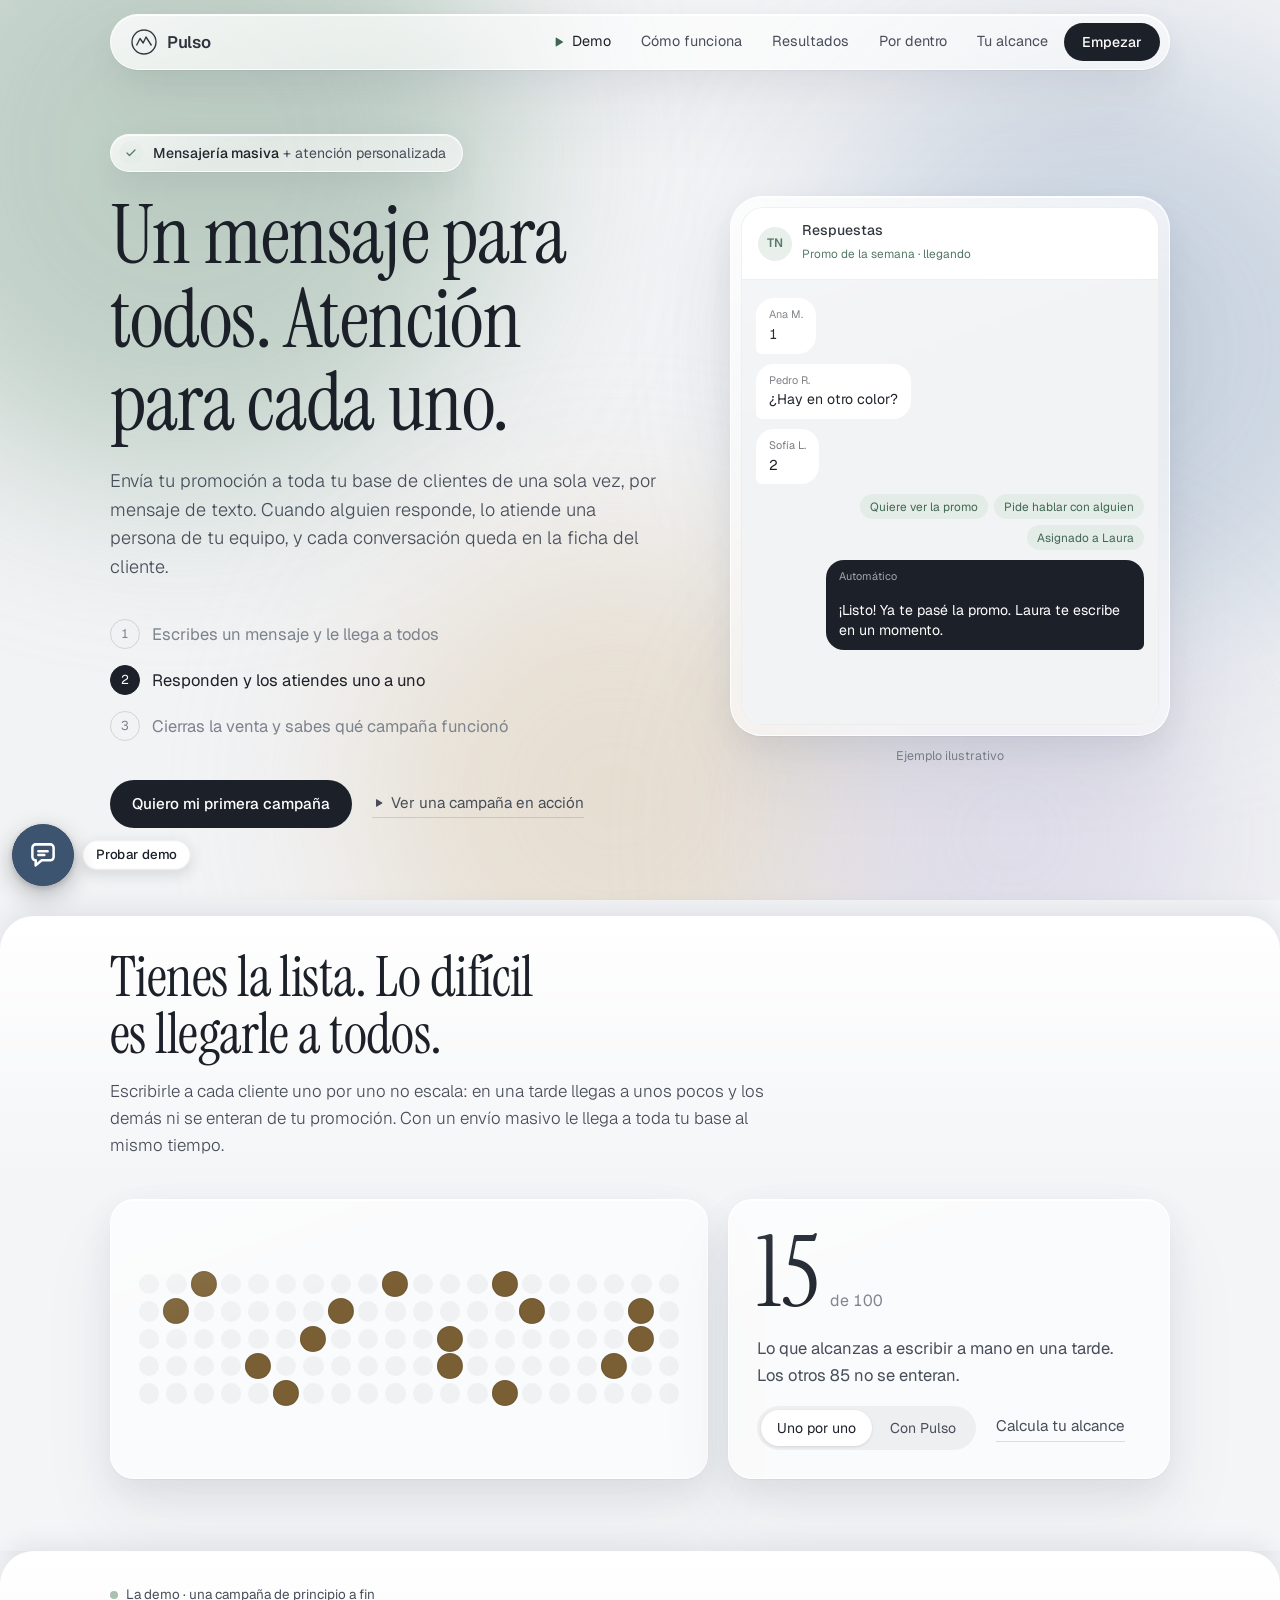
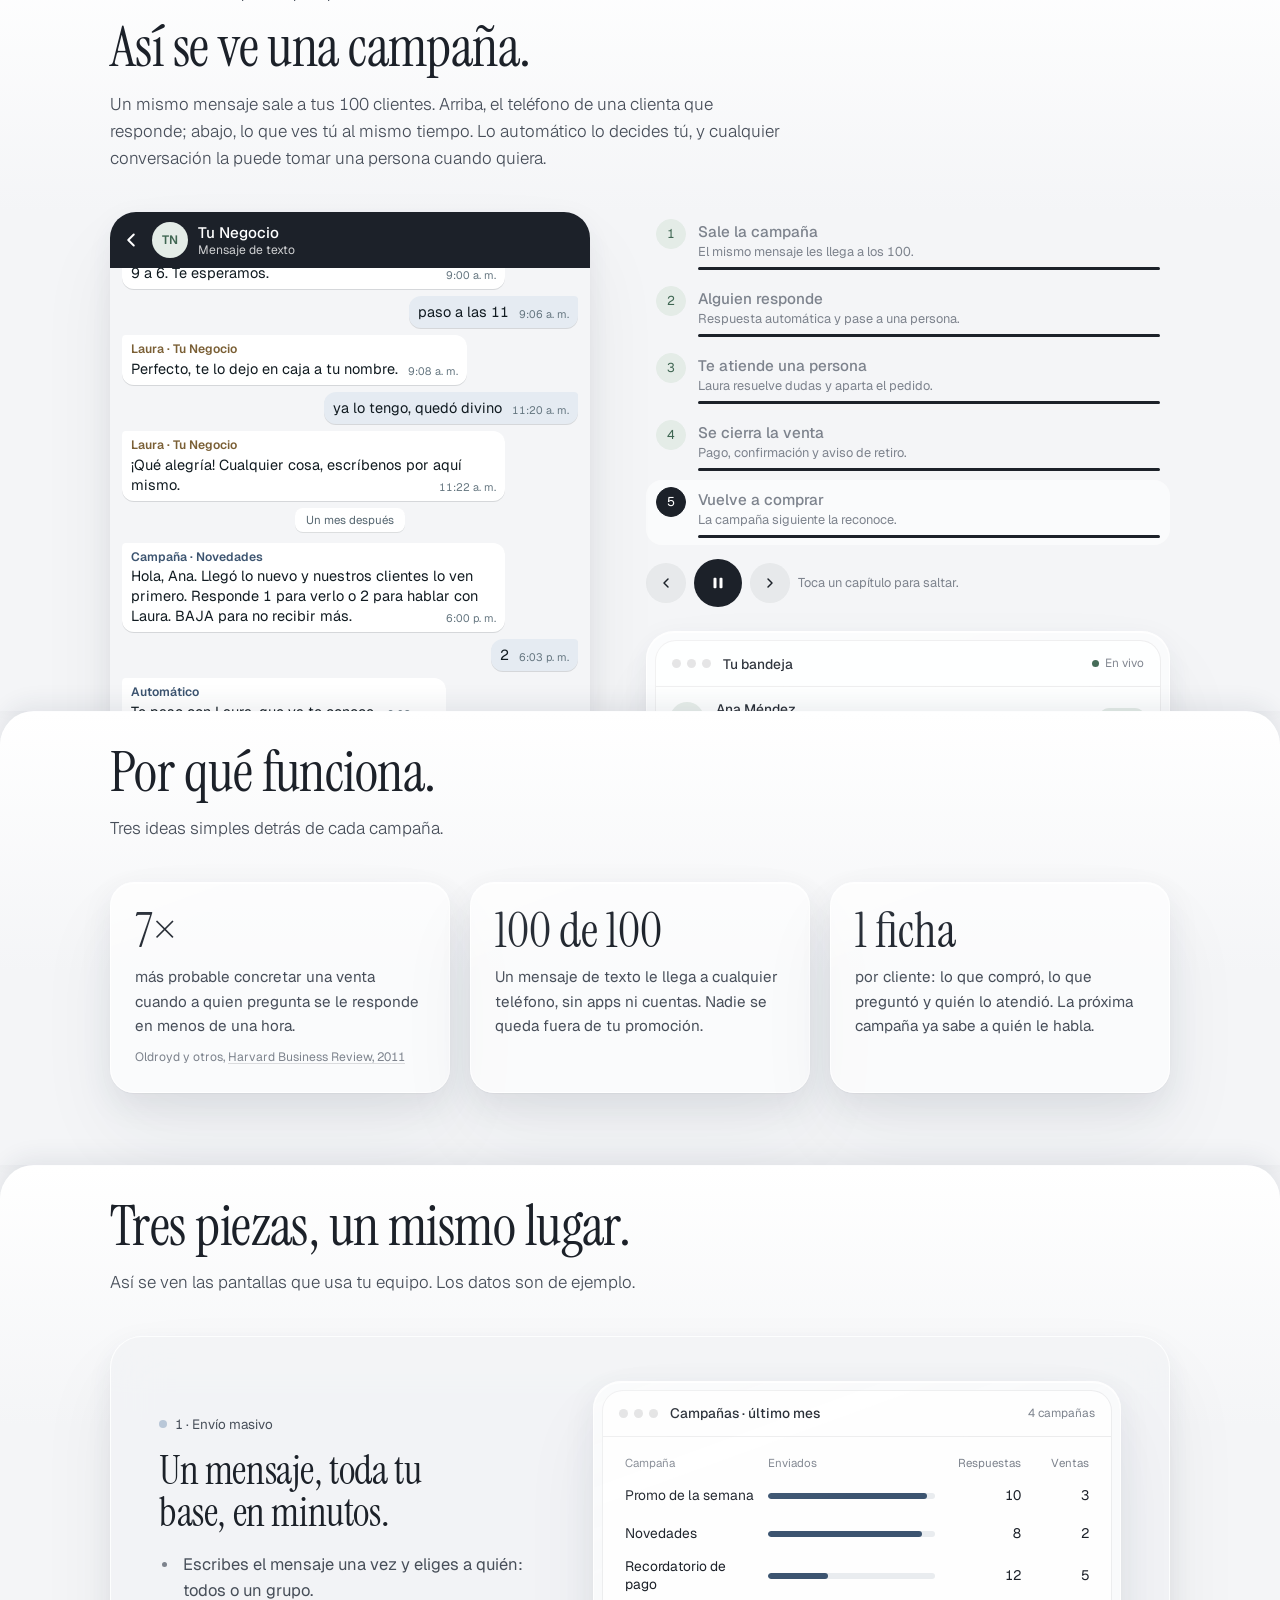
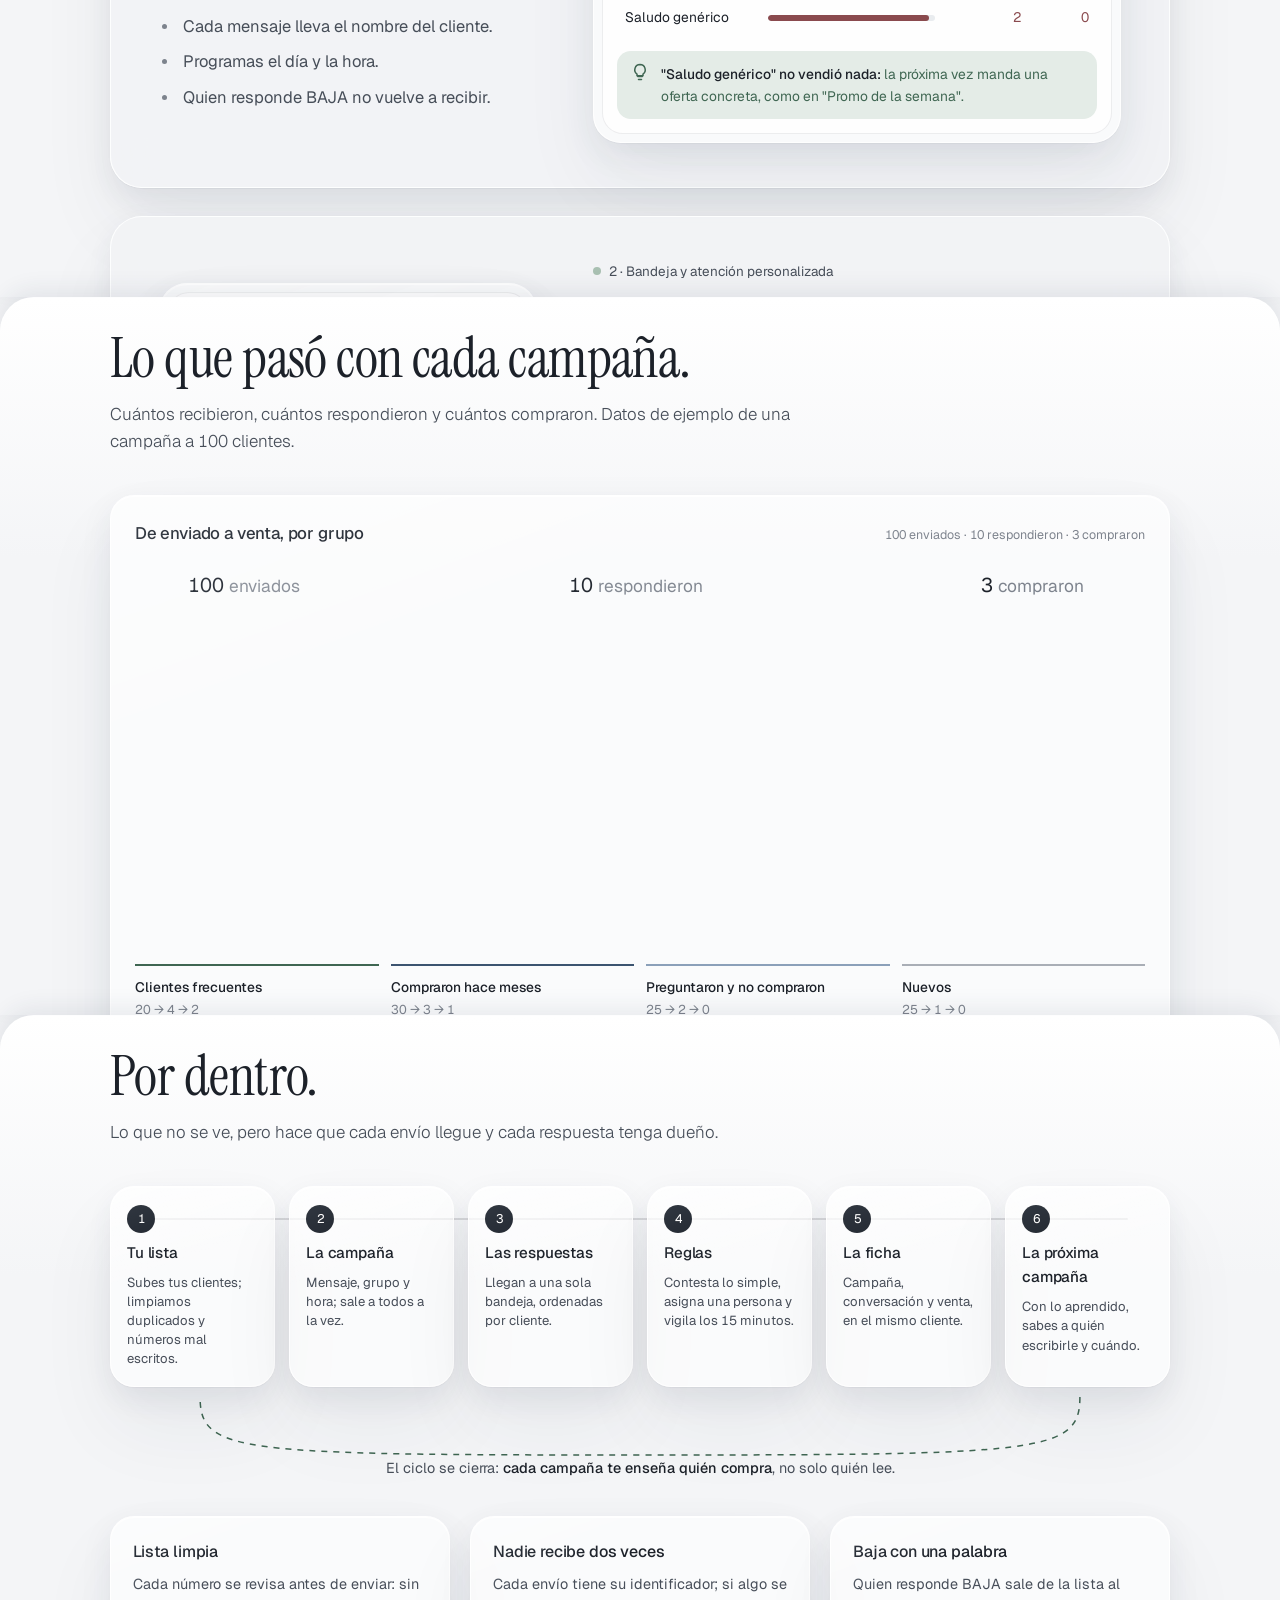
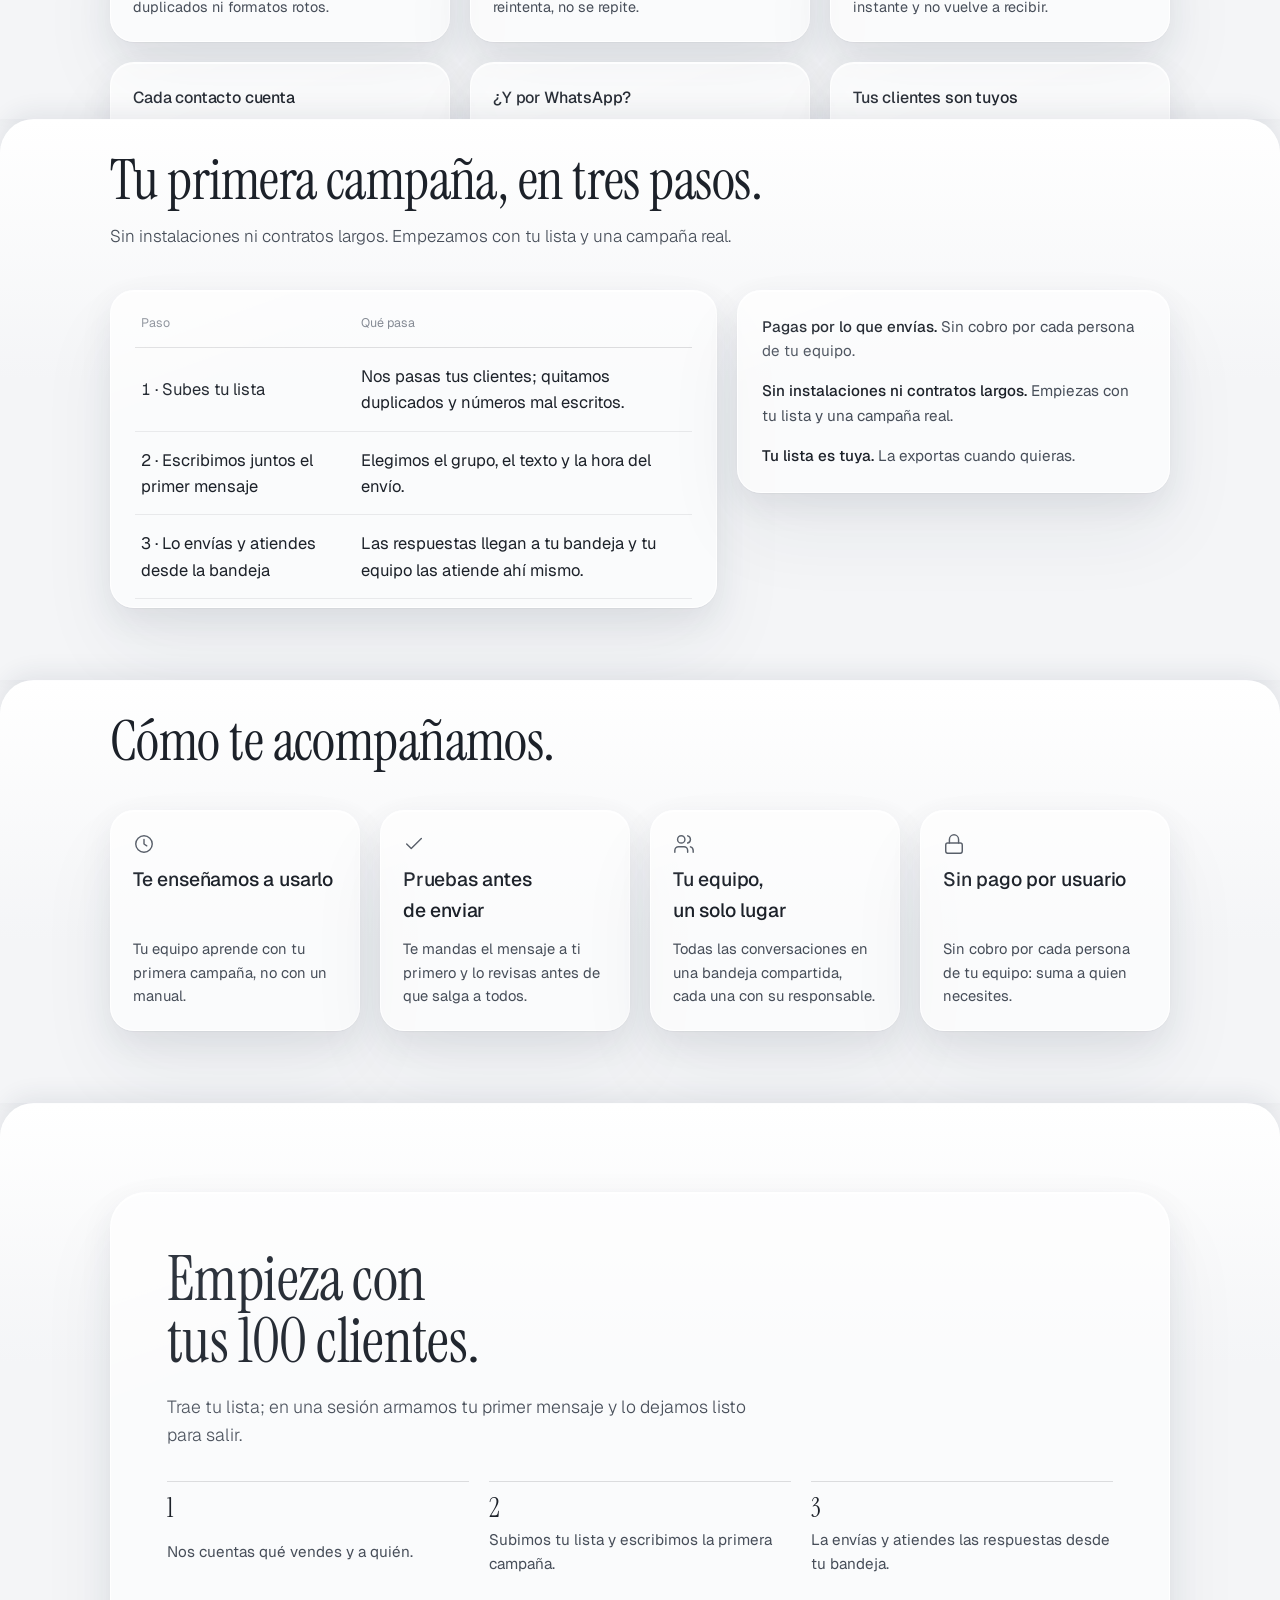
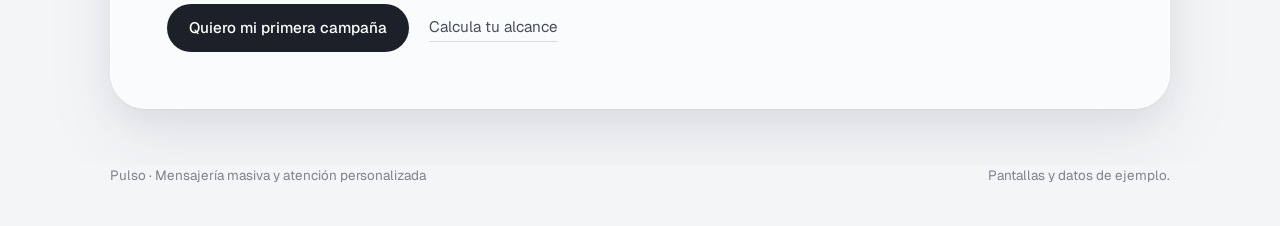
==== commit 72348f46: "reestructuración Pulso: mensajería masiva + CRM (demo Ana/Laura, baraja limpia, piel SMS neutra)" ====
--- a/index.html
+++ b/index.html
@@ -7,18 +7,18 @@
 <meta name="theme-color" content="#F2F3F5">
 <meta name="format-detection" content="telephone=no">
 <meta name="robots" content="noindex, nofollow">
-<title>Tibisay Hoteles · Propuesta C&amp;Co</title>
+<title>Pulso · Mensajería masiva y atención personalizada</title>
 <link rel="preconnect" href="https://fonts.googleapis.com">
 <link rel="preconnect" href="https://fonts.gstatic.com" crossorigin>
 <link rel="stylesheet" href="https://fonts.googleapis.com/css2?family=Geist:wght@300;400;500;600&family=Instrument+Serif&display=swap">
 <style>
 /*
-  Identidad C&Co (propuesta)
+  Identidad Pulso
   - Sobria y ejecutiva: fondo perla frío, grafito para texto y botones, cuatro pasteles apagados (salvia, niebla, arena, rosa) solo para estados y profundidad.
   - Material: vidrio. Paneles translúcidos con desenfoque, borde con brillo fino y sombra larga y suave, sobre una luz pastel que se mueve muy lento detrás.
   - Tipos: Instrument Serif para titulares, Geist para todo lo demás, con cifras tabulares.
-  - Recorrido: problema → por qué importa → el sistema por fases → el panel de gerencia → la lógica detrás → inversión → siguiente paso. La calculadora de impacto vive en una ventana que se abre desde el problema, la barra y el cierre.
-  - Números de ejemplo coherentes en toda la página: hoy 6 de 300; con el sistema 300 → 100 cotizados → 24 reservas, a unos $400 por reserva.
+  - Recorrido: problema → demo de una campaña → por qué funciona → las tres piezas → resultados → por dentro → cómo empezamos → siguiente paso. La calculadora de alcance vive en una ventana que se abre desde el problema, la barra y el cierre.
+  - Números de ejemplo coherentes en toda la página: 100 clientes → 95 les llega → 10 responden → 3 compran.
   - Imprimible: al imprimir, el vidrio pasa a blanco sólido y cada pantalla queda en su estado final.
 */
 :root{
@@ -119,6 +119,12 @@
 .post-b b{color:var(--ink);font-weight:500}
 .wa-btn{font:inherit;font-weight:500;font-size:.9rem;height:44px;border:0;border-radius:999px;background:var(--ink);color:#fff;transition:transform .15s}
 .stage.press .wa-btn{transform:scale(.95)}
+.cmp{display:grid;align-content:start;gap:12px;padding:6px 16px 0;overflow:hidden}
+.cmp-to{display:flex;gap:8px;align-items:baseline;font-size:.8rem;color:var(--ink3);padding-bottom:10px;border-bottom:1px solid var(--line)}
+.cmp-to b{color:var(--ink);font-weight:500}
+.cmp-msg{background:var(--mist-bg);color:var(--ink);border-radius:18px 18px 18px 6px;padding:12px 14px;font-size:.9rem;line-height:1.45}
+.cmp-msg mark{background:rgba(60,84,112,.14);color:var(--mist-ink);border-radius:4px;padding:0 3px}
+.cmp-n{font-size:.74rem;color:var(--ink3);text-align:right}
 
 .chat{height:100%;display:flex;flex-direction:column;overflow:hidden}
 .chat-h{display:flex;gap:10px;align-items:center;padding:14px 16px;border-bottom:1px solid var(--line)}
@@ -159,13 +165,14 @@
 /* Problema */
 .problem{display:grid;grid-template-columns:1.15fr .85fr;gap:20px;align-items:stretch}
 .problem > .glass{padding:28px}
-.dots{display:grid;grid-template-columns:repeat(25,1fr);gap:7px;align-content:center;height:100%}
+.dots{display:grid;grid-template-columns:repeat(20,1fr);gap:7px;align-content:center;height:100%}
 .dots i{aspect-ratio:1;border-radius:50%;background:var(--ink4);opacity:0;transform:scale(.3)}
 .dots.on i{animation:pop .4s var(--ease) forwards;animation-delay:calc(var(--i) * 3ms)}
 @keyframes pop{to{opacity:.45;transform:none}}
 .dots.filt i{animation:none;opacity:.12;transform:none;transition:opacity .7s,background .7s}
 .dots.filt i.win{opacity:1;background:var(--sand-ink);transform:scale(1.3);transition:all .6s var(--ease)}
-.dots.filt.meta i.win{background:var(--sage-ink)}
+.dots.filt.all i.win{background:var(--mist-ink);transform:none}
+.dots.filt.all i.resp{background:var(--sage-ink);transform:scale(1.3)}
 .legend{display:grid;gap:18px;align-content:space-between}
 .big{font-family:var(--serif);font-size:clamp(4rem,9vw,6.2rem);line-height:.9;display:flex;align-items:baseline;gap:10px}
 .big small{font-family:var(--sans);font-size:1rem;color:var(--ink3)}
@@ -184,7 +191,7 @@
 .swipe{display:none}
 .fact .src-l a{color:var(--ink3);text-decoration:underline;text-decoration-color:var(--line2);text-underline-offset:2px}
 
-/* Fases */
+/* Las tres piezas */
 .phase{display:grid;grid-template-columns:minmax(0,5fr) minmax(0,7fr);gap:56px;align-items:center;padding:48px 0}
 .phase + .phase{border-top:1px solid var(--line)}
 .phase:nth-of-type(even) .ui{order:-1}
@@ -247,7 +254,7 @@
 .send p{font-size:.8rem;color:var(--ink3)}
 .send p b{color:var(--sage-ink);font-weight:500}
 
-/* Panel de gerencia */
+/* Resultados */
 .bento{display:grid;grid-template-columns:repeat(12,minmax(0,1fr));gap:20px}
 .tile{padding:24px;display:grid;gap:16px;align-content:start}
 .tile header{display:flex;justify-content:space-between;align-items:baseline;gap:12px;flex-wrap:wrap}
@@ -260,7 +267,7 @@
 .sankey{width:100%;height:auto;display:block;overflow:hidden}
 .sk-rev{transform:scaleX(0);transform-origin:0 0;transition:transform 2s var(--ease)}
 .on .sk-rev{transform:scaleX(1)}
-.sk-legend{display:grid;grid-template-columns:repeat(5,minmax(0,1fr));gap:12px}
+.sk-legend{display:grid;grid-template-columns:repeat(4,minmax(0,1fr));gap:12px}
 .sk-legend div{display:grid;gap:2px;font-size:.8rem;color:var(--ink3);padding-top:10px;border-top:2px solid var(--c)}
 .sk-legend b{font-weight:500;color:var(--ink);font-size:.86rem}
 
@@ -286,30 +293,6 @@
 .probs{display:grid;grid-template-columns:repeat(3,1fr);gap:8px}
 .probs div{background:rgba(255,255,255,.7);border-radius:12px;padding:10px;font-size:.76rem;color:var(--ink3)}
 .probs b{display:block;font-size:1rem;font-weight:500;color:var(--ink)}
-
-.cal{display:grid;grid-template-columns:repeat(7,1fr);gap:5px}
-.cal .wd{font-size:.68rem;color:var(--ink3);text-align:center}
-.cal .day{aspect-ratio:1;border-radius:8px;display:grid;place-items:center;font-size:.74rem;color:var(--ink2);background:rgba(255,255,255,.7);opacity:0;transition:opacity .4s;transition-delay:calc(var(--k) * 25ms)}
-.cal .day.hi{background:var(--mist);color:var(--ink)}
-.cal .day.full{background:var(--rose);color:var(--rose-ink);font-weight:500}
-.on .cal .day{opacity:1}
-button.day{font:inherit;border:0;padding:0;cursor:pointer;transition:opacity .4s,box-shadow .2s,transform .2s}
-button.day:hover{transform:translateY(-1px)}
-button.day[aria-pressed="true"]{box-shadow:0 0 0 2px var(--rose-ink)}
-
-/* Calendario destacado */
-.calx-grid{display:grid;grid-template-columns:minmax(0,5fr) minmax(0,7fr);gap:36px;align-items:start}
-.calx-grid .cal{gap:6px}
-.calx-grid .key{margin-top:14px}
-.calx-side{display:grid;gap:18px}
-.calx-big{font-size:1.02rem;color:var(--ink2)}
-.calx-big b{display:block;font-family:var(--serif);font-weight:400;font-size:clamp(3.2rem,6vw,4.4rem);line-height:.95;color:var(--rose-ink)}
-.calx-day{min-height:46px;display:flex;align-items:center;gap:10px;background:var(--rose-bg);color:var(--rose-ink);border-radius:14px;padding:10px 14px;font-size:.88rem}
-.calx-day b{color:var(--ink);font-weight:500}
-.calx-steps{list-style:none;margin:0;padding:0;display:grid;gap:12px;counter-reset:s}
-.calx-steps li{display:grid;grid-template-columns:28px 1fr;gap:12px;font-size:.92rem;color:var(--ink2);counter-increment:s}
-.calx-steps li::before{content:counter(s);width:28px;height:28px;border-radius:50%;display:grid;place-items:center;font-size:.78rem;background:var(--sage-bg);color:var(--sage-ink)}
-.calx-steps b{color:var(--ink);font-weight:500}
 
 /* Toques */
 .touch{display:flex;gap:6px;align-items:center;flex-wrap:wrap;font-size:.76rem;color:var(--ink3)}
@@ -349,7 +332,7 @@
 .expert p{font-size:.9rem;color:var(--ink2)}
 .honest{margin-top:20px;font-size:.84rem;color:var(--ink3);max-width:80ch}
 
-/* Inversión */
+/* Cómo empezamos */
 .money{display:grid;grid-template-columns:7fr 5fr;gap:20px;align-items:start}
 .money > .glass:first-child{padding:8px 24px}
 table{width:100%;border-collapse:collapse}
@@ -369,6 +352,7 @@
 .how .glass{padding:22px;display:grid;gap:10px;align-content:start}
 .how svg{color:var(--ink2)}
 .how p{font-size:.92rem;color:var(--ink2)}
+.how h3{min-height:3.2em}
 
 /* Calculadora, en ventana */
 dialog.dlg{width:min(940px,calc(100% - 24px));max-width:none;max-height:calc(100dvh - 24px);margin:auto;padding:0;border:0;background:transparent;color:inherit;overflow:visible}
@@ -406,7 +390,7 @@
 footer{padding:0 0 calc(40px + env(safe-area-inset-bottom));font-size:.84rem;color:var(--ink3)}
 footer .in{display:flex;justify-content:space-between;gap:12px;flex-wrap:wrap}
 
-/* Demo de WhatsApp: a un lado el teléfono del huésped, al otro el panel del hotel */
+/* Demo: a un lado la conversación de la clienta, al otro tu bandeja */
 .demo{display:grid;grid-template-columns:minmax(0,370px) minmax(0,1fr);grid-template-areas:"phone ctl" "phone panel";grid-template-rows:auto 1fr;gap:24px 56px;align-items:start}
 .dm-ctl{grid-area:ctl;display:grid;gap:14px}
 .dm-ph{grid-area:phone;display:grid;gap:10px;justify-items:center}
@@ -449,7 +433,7 @@
 
 /* Teléfono */
 .phone{width:100%;max-width:350px;height:660px;padding:9px;border-radius:50px;background:#1C2129;box-shadow:0 2px 2px rgba(28,33,41,.08),0 30px 60px rgba(28,33,41,.2),inset 0 0 0 1.5px rgba(255,255,255,.12)}
-.ph-scr{position:relative;height:100%;border-radius:41px;overflow:hidden;display:flex;flex-direction:column;background:#EFEAE2;font-size:14.5px;line-height:1.38;-webkit-font-smoothing:antialiased}
+.ph-scr{position:relative;height:100%;border-radius:41px;overflow:hidden;display:flex;flex-direction:column;background:#F4F5F7;font-size:14.5px;line-height:1.38;-webkit-font-smoothing:antialiased}
 .ph-st{position:relative;flex:none;display:flex;justify-content:space-between;align-items:center;height:40px;padding:4px 26px 0 30px;font-size:.8rem;font-weight:600;background:#fff}
 .ph-st::after{content:"";position:absolute;left:50%;top:9px;width:92px;height:26px;margin-left:-46px;border-radius:14px;background:#1C2129}
 .ph-st span:last-child{display:flex;gap:5px;align-items:center}
@@ -458,12 +442,11 @@
 .ph-h .av{width:36px;height:36px}
 .ph-h b{display:block;font-size:.95rem;font-weight:500;line-height:1.2}
 .ph-h small{display:grid;font-size:.76rem;color:#667781;height:1.2em}
-.ph-h small .typ{color:var(--sage-ink)}
-.ph-msgs{flex:1;min-height:0;overflow:hidden;padding:10px 10px 8px;display:flex;flex-direction:column;justify-content:flex-end;background:#EFEAE2 radial-gradient(rgba(122,95,53,.09) 1px,transparent 1.2px) 0 0/16px 16px}
+.ph-msgs{flex:1;min-height:0;overflow:hidden;padding:10px 10px 8px;display:flex;flex-direction:column;justify-content:flex-end;background:#F4F5F7}
 /* Cada mensaje vive en un contenedor que crece al aparecer; el chat se ancla abajo y lo viejo sale por arriba */
 .cw{flex:none;display:flex;flex-direction:column;overflow:hidden;padding:0 2px 2px}
 .ph-msgs .cw > *{margin-top:5px;animation:none}
-.dm-poster{position:absolute;inset:0;z-index:3;display:grid;place-content:center;justify-items:center;gap:14px;background:rgba(239,234,226,.4);cursor:pointer;transition:opacity .3s}
+.dm-poster{position:absolute;inset:0;z-index:3;display:grid;place-content:center;justify-items:center;gap:14px;background:rgba(244,245,247,.4);cursor:pointer;transition:opacity .3s}
 .dm-poster span{width:72px;height:72px;border-radius:50%;display:grid;place-items:center;background:var(--ink);color:#fff;box-shadow:0 12px 30px rgba(28,33,41,.25);transition:transform .2s var(--ease)}
 .dm-poster span svg{width:28px;height:28px;margin-left:3px}
 .dm-poster:active span{transform:scale(.94)}
@@ -471,30 +454,17 @@
 .dm-go:checked ~ .demo .dm-poster{opacity:0;pointer-events:none}
 .demo.empezo .dm-poster b{display:none}
 .wm{max-width:84%;padding:6px 9px 6px;border-radius:12px;background:#fff;color:#111B21;box-shadow:0 1px .5px rgba(11,20,26,.13);animation:rise .38s var(--ease) both;overflow-wrap:anywhere}
-.wm.me{align-self:flex-end;background:#D9FDD3;border-top-right-radius:4px}
+.wm.me{align-self:flex-end;background:var(--mist-bg);border-top-right-radius:4px}
 .wm.th{align-self:flex-start;border-top-left-radius:4px}
 .wm .nm{display:block;font-size:.76rem;font-weight:600;color:var(--mist-ink);margin-bottom:1px}
 .wm .nm.hu{color:var(--sand-ink)}
 .wm .tm{float:right;position:relative;top:7px;margin-left:10px;font-size:.68rem;color:#667781;display:inline-flex;gap:3px;align-items:center;line-height:1}
-.wm .tm svg{color:#53BDEB}
-.wm.typ{padding:11px 13px;display:flex;gap:4px}
-.wm.typ i{width:7px;height:7px;border-radius:50%;background:#8696A0;animation:blink 1.1s infinite both}
-.wm.typ i:nth-child(2){animation-delay:.18s}.wm.typ i:nth-child(3){animation-delay:.36s}
 @keyframes blink{0%,80%,100%{opacity:.3;transform:none}40%{opacity:1;transform:translateY(-2px)}}
 .wa-day{align-self:center;margin:6px 0 4px;padding:4px 11px;border-radius:8px;background:#fff;color:#54656F;font-size:.72rem;box-shadow:0 1px .5px rgba(11,20,26,.1);animation:rise .38s var(--ease) both}
-.wa-ref{display:grid;grid-template-columns:46px 1fr;gap:9px;align-items:center;margin:-1px -4px 6px;padding:5px;border-radius:8px;background:rgba(17,27,33,.06);border-left:3px solid var(--sage-ink);font-size:.74rem;color:#54656F;line-height:1.3}
-.wa-ref svg{width:46px;height:46px;border-radius:6px;display:block}
-.wa-ref b{display:block;color:#111B21;font-weight:500}
-.wa-btns{align-self:flex-start;display:grid;gap:4px;width:min(84%,260px);animation:rise .38s var(--ease) both}
-.wa-btns span{display:flex;align-items:center;justify-content:center;gap:6px;min-height:38px;padding:6px 10px;border-radius:10px;background:#fff;color:var(--mist-ink);font-weight:500;font-size:.86rem;text-align:center;box-shadow:0 1px .5px rgba(11,20,26,.13);transition:transform .15s,background .25s,opacity .4s}
-.wa-btns span.press{transform:scale(.95);background:var(--mist-bg)}
-.wa-btns.used span:not(.picked){opacity:.5}
-.wa-img{display:block;margin:-2px -5px 6px;border-radius:9px;overflow:hidden}
-.wa-img svg{display:block;width:100%;height:auto}
 .wm .ft{display:block;margin-top:6px;font-size:.72rem;color:#667781}
 .ph-in{flex:none;display:flex;gap:8px;align-items:center;padding:7px 9px 16px;background:#F0F2F5}
 .ph-in span{flex:1;height:38px;border-radius:20px;background:#fff;display:flex;align-items:center;padding:0 14px;color:#8696A0;font-size:.88rem}
-.ph-in i{width:38px;height:38px;border-radius:50%;background:var(--sage-ink);display:grid;place-items:center;flex:none}
+.ph-in i{width:38px;height:38px;border-radius:50%;background:var(--ink);display:grid;place-items:center;flex:none}
 
 /* Panel que acompaña la demo */
 .dm-panel .ui-body{gap:16px}
@@ -536,13 +506,12 @@
 /* Sin JavaScript (vista previa del iPhone, visor HTML de Android): todo queda visible y el hero se anima solo con CSS */
 .nojs{display:none}
 html:not(.js) .nojs{display:block}
-html:not(.js) .seg,html:not(.js) [data-open-calc],html:not(.js) .calx-day{display:none!important}
+html:not(.js) .seg,html:not(.js) [data-open-calc]{display:none!important}
 html:not(.js) .meter i,html:not(.js) .fc-bar i{width:var(--w)}
 html:not(.js) .tip,html:not(.js) #alert{opacity:1;transform:none}
 html:not(.js) .sk-rev{transform:none}
 html:not(.js) .heat .h{opacity:1;transform:none}
 html:not(.js) .heat .team{opacity:.7}
-html:not(.js) .cal .day{opacity:1}
 html:not(.js) .guest .ck{border-color:var(--ink);background:var(--ink)}
 html:not(.js) .guest .ck svg{opacity:1}
 html:not(.js) .dots i{opacity:.12}
@@ -579,175 +548,174 @@
 @keyframes hx-j3{0%,55.15%{color:var(--ink3)}56.97%,100%{color:var(--ink)}}
 
 /* demo:inicio */
-/* Generado por demo-whatsapp.mjs: 5 capítulos, 57.5 s */
-.dmv{animation-duration:57500ms;animation-timing-function:linear;animation-iteration-count:infinite;animation-fill-mode:both;animation-play-state:paused}
-@media (prefers-reduced-motion:reduce){.dmv{animation-duration:57500ms!important;animation-delay:0s!important;animation-iteration-count:infinite!important}}
-@keyframes dm0{0%{max-height:0;opacity:0;transform:translateY(8px)}0.696%{max-height:420px;opacity:1;transform:none}100%{max-height:420px;opacity:1;transform:none}}
-@keyframes dm1{0%{max-height:0;opacity:0;transform:translateY(8px)}0.696%{max-height:0;opacity:0;transform:translateY(8px)}1.391%{max-height:420px;opacity:1;transform:none}100%{max-height:420px;opacity:1;transform:none}}
-@keyframes dm2{0%{max-height:0;opacity:0;transform:translateY(8px)}1.913%{max-height:0;opacity:0;transform:translateY(8px)}2.609%{max-height:420px;opacity:1;transform:none}4%{max-height:420px;opacity:1;transform:none}4.035%{max-height:0;opacity:0;transform:translateY(8px)}100%{max-height:0;opacity:0;transform:translateY(8px)}}
-@keyframes dm3{0%{max-height:0;opacity:0;transform:translateY(8px)}4%{max-height:0;opacity:0;transform:translateY(8px)}4.696%{max-height:420px;opacity:1;transform:none}100%{max-height:420px;opacity:1;transform:none}}
-@keyframes dm4{0%{max-height:0;opacity:0;transform:translateY(8px)}6.783%{max-height:0;opacity:0;transform:translateY(8px)}7.478%{max-height:420px;opacity:1;transform:none}100%{max-height:420px;opacity:1;transform:none}}
-@keyframes dm5{0%{max-height:0;opacity:0;transform:translateY(8px)}7.826%{max-height:0;opacity:0;transform:translateY(8px)}8.522%{max-height:420px;opacity:1;transform:none}9.739%{max-height:420px;opacity:1;transform:none}9.774%{max-height:0;opacity:0;transform:translateY(8px)}100%{max-height:0;opacity:0;transform:translateY(8px)}}
-@keyframes dm6{0%{max-height:0;opacity:0;transform:translateY(8px)}9.739%{max-height:0;opacity:0;transform:translateY(8px)}10.435%{max-height:420px;opacity:1;transform:none}100%{max-height:420px;opacity:1;transform:none}}
-@keyframes dm7{0%{max-height:0;opacity:0;transform:translateY(8px)}12.87%{max-height:0;opacity:0;transform:translateY(8px)}13.565%{max-height:420px;opacity:1;transform:none}100%{max-height:420px;opacity:1;transform:none}}
-@keyframes dm8{0%{max-height:0;opacity:0;transform:translateY(8px)}14.435%{max-height:0;opacity:0;transform:translateY(8px)}15.13%{max-height:420px;opacity:1;transform:none}16.87%{max-height:420px;opacity:1;transform:none}16.904%{max-height:0;opacity:0;transform:translateY(8px)}100%{max-height:0;opacity:0;transform:translateY(8px)}}
-@keyframes dm9{0%{max-height:0;opacity:0;transform:translateY(8px)}16.87%{max-height:0;opacity:0;transform:translateY(8px)}17.565%{max-height:420px;opacity:1;transform:none}100%{max-height:420px;opacity:1;transform:none}}
-@keyframes dm10{0%{transform:none;background:#fff}20.87%{transform:none;background:#fff}21.078%{transform:scale(.95);background:#E5EBF2}21.565%{transform:none;background:#fff}100%{transform:none;background:#fff}}
-@keyframes dm11{0%{opacity:1}21.322%{opacity:1}21.913%{opacity:.5}100%{opacity:.5}}
-@keyframes dm12{0%{opacity:1}21.322%{opacity:1}21.913%{opacity:.5}100%{opacity:.5}}
-@keyframes dm13{0%{max-height:0;opacity:0;transform:translateY(8px)}16.87%{max-height:0;opacity:0;transform:translateY(8px)}17.565%{max-height:420px;opacity:1;transform:none}100%{max-height:420px;opacity:1;transform:none}}
-@keyframes dm14{0%{max-height:0;opacity:0;transform:translateY(8px)}21.322%{max-height:0;opacity:0;transform:translateY(8px)}22.017%{max-height:420px;opacity:1;transform:none}100%{max-height:420px;opacity:1;transform:none}}
-@keyframes dm15{0%{max-height:0;opacity:0;transform:translateY(8px)}27.304%{max-height:0;opacity:0;transform:translateY(8px)}28%{max-height:420px;opacity:1;transform:none}100%{max-height:420px;opacity:1;transform:none}}
-@keyframes dm16{0%{max-height:0;opacity:0;transform:translateY(8px)}28%{max-height:0;opacity:0;transform:translateY(8px)}28.696%{max-height:420px;opacity:1;transform:none}30.435%{max-height:420px;opacity:1;transform:none}30.47%{max-height:0;opacity:0;transform:translateY(8px)}100%{max-height:0;opacity:0;transform:translateY(8px)}}
-@keyframes dm17{0%{max-height:0;opacity:0;transform:translateY(8px)}30.435%{max-height:0;opacity:0;transform:translateY(8px)}31.13%{max-height:420px;opacity:1;transform:none}100%{max-height:420px;opacity:1;transform:none}}
-@keyframes dm18{0%{max-height:0;opacity:0;transform:translateY(8px)}35.826%{max-height:0;opacity:0;transform:translateY(8px)}36.522%{max-height:420px;opacity:1;transform:none}37.739%{max-height:420px;opacity:1;transform:none}37.774%{max-height:0;opacity:0;transform:translateY(8px)}100%{max-height:0;opacity:0;transform:translateY(8px)}}
-@keyframes dm19{0%{max-height:0;opacity:0;transform:translateY(8px)}37.739%{max-height:0;opacity:0;transform:translateY(8px)}38.435%{max-height:420px;opacity:1;transform:none}100%{max-height:420px;opacity:1;transform:none}}
-@keyframes dm20{0%{opacity:1}41.67%{opacity:1}42.261%{opacity:.5}100%{opacity:.5}}
-@keyframes dm21{0%{transform:none;background:#fff}41.217%{transform:none;background:#fff}41.426%{transform:scale(.95);background:#E5EBF2}41.913%{transform:none;background:#fff}100%{transform:none;background:#fff}}
-@keyframes dm22{0%{max-height:0;opacity:0;transform:translateY(8px)}37.739%{max-height:0;opacity:0;transform:translateY(8px)}38.435%{max-height:420px;opacity:1;transform:none}100%{max-height:420px;opacity:1;transform:none}}
-@keyframes dm23{0%{max-height:0;opacity:0;transform:translateY(8px)}41.67%{max-height:0;opacity:0;transform:translateY(8px)}42.365%{max-height:420px;opacity:1;transform:none}100%{max-height:420px;opacity:1;transform:none}}
-@keyframes dm24{0%{max-height:0;opacity:0;transform:translateY(8px)}43.304%{max-height:0;opacity:0;transform:translateY(8px)}44%{max-height:420px;opacity:1;transform:none}45.565%{max-height:420px;opacity:1;transform:none}45.6%{max-height:0;opacity:0;transform:translateY(8px)}100%{max-height:0;opacity:0;transform:translateY(8px)}}
-@keyframes dm25{0%{max-height:0;opacity:0;transform:translateY(8px)}45.565%{max-height:0;opacity:0;transform:translateY(8px)}46.261%{max-height:420px;opacity:1;transform:none}100%{max-height:420px;opacity:1;transform:none}}
-@keyframes dm26{0%{max-height:0;opacity:0;transform:translateY(8px)}52.696%{max-height:0;opacity:0;transform:translateY(8px)}53.391%{max-height:420px;opacity:1;transform:none}100%{max-height:420px;opacity:1;transform:none}}
-@keyframes dm27{0%{max-height:0;opacity:0;transform:translateY(8px)}53.391%{max-height:0;opacity:0;transform:translateY(8px)}54.087%{max-height:420px;opacity:1;transform:none}100%{max-height:420px;opacity:1;transform:none}}
-@keyframes dm28{0%{max-height:0;opacity:0;transform:translateY(8px)}63.478%{max-height:0;opacity:0;transform:translateY(8px)}64.174%{max-height:420px;opacity:1;transform:none}66.087%{max-height:420px;opacity:1;transform:none}66.122%{max-height:0;opacity:0;transform:translateY(8px)}100%{max-height:0;opacity:0;transform:translateY(8px)}}
-@keyframes dm29{0%{max-height:0;opacity:0;transform:translateY(8px)}66.087%{max-height:0;opacity:0;transform:translateY(8px)}66.783%{max-height:420px;opacity:1;transform:none}100%{max-height:420px;opacity:1;transform:none}}
-@keyframes dm30{0%{max-height:0;opacity:0;transform:translateY(8px)}71.826%{max-height:0;opacity:0;transform:translateY(8px)}72.522%{max-height:420px;opacity:1;transform:none}100%{max-height:420px;opacity:1;transform:none}}
-@keyframes dm31{0%{max-height:0;opacity:0;transform:translateY(8px)}73.739%{max-height:0;opacity:0;transform:translateY(8px)}74.435%{max-height:420px;opacity:1;transform:none}76.174%{max-height:420px;opacity:1;transform:none}76.209%{max-height:0;opacity:0;transform:translateY(8px)}100%{max-height:0;opacity:0;transform:translateY(8px)}}
-@keyframes dm32{0%{max-height:0;opacity:0;transform:translateY(8px)}76.174%{max-height:0;opacity:0;transform:translateY(8px)}76.87%{max-height:420px;opacity:1;transform:none}100%{max-height:420px;opacity:1;transform:none}}
-@keyframes dm33{0%{max-height:0;opacity:0;transform:translateY(8px)}84%{max-height:0;opacity:0;transform:translateY(8px)}84.696%{max-height:420px;opacity:1;transform:none}100%{max-height:420px;opacity:1;transform:none}}
-@keyframes dm34{0%{max-height:0;opacity:0;transform:translateY(8px)}85.391%{max-height:0;opacity:0;transform:translateY(8px)}86.087%{max-height:420px;opacity:1;transform:none}100%{max-height:420px;opacity:1;transform:none}}
-@keyframes dm35{0%{transform:none;background:#fff}90.957%{transform:none;background:#fff}91.165%{transform:scale(.95);background:#E5EBF2}91.652%{transform:none;background:#fff}100%{transform:none;background:#fff}}
-@keyframes dm36{0%{opacity:1}91.409%{opacity:1}92%{opacity:.5}100%{opacity:.5}}
-@keyframes dm37{0%{max-height:0;opacity:0;transform:translateY(8px)}85.391%{max-height:0;opacity:0;transform:translateY(8px)}86.087%{max-height:420px;opacity:1;transform:none}100%{max-height:420px;opacity:1;transform:none}}
-@keyframes dm38{0%{max-height:0;opacity:0;transform:translateY(8px)}91.409%{max-height:0;opacity:0;transform:translateY(8px)}92.104%{max-height:420px;opacity:1;transform:none}100%{max-height:420px;opacity:1;transform:none}}
-@keyframes dm39{0%{max-height:0;opacity:0;transform:translateY(8px)}93.043%{max-height:0;opacity:0;transform:translateY(8px)}93.739%{max-height:420px;opacity:1;transform:none}95.478%{max-height:420px;opacity:1;transform:none}95.513%{max-height:0;opacity:0;transform:translateY(8px)}100%{max-height:0;opacity:0;transform:translateY(8px)}}
-@keyframes dm40{0%{max-height:0;opacity:0;transform:translateY(8px)}95.478%{max-height:0;opacity:0;transform:translateY(8px)}96.174%{max-height:420px;opacity:1;transform:none}100%{max-height:420px;opacity:1;transform:none}}
-@keyframes dm41{0%{opacity:1}4%{opacity:1}4.261%{opacity:0}100%{opacity:0}}
-@keyframes dm42{0%{opacity:0}4%{opacity:0}4.435%{opacity:1}6.783%{opacity:1}7.043%{opacity:0}100%{opacity:0}}
-@keyframes dm43{0%{opacity:0}6.783%{opacity:0}7.217%{opacity:1}9.739%{opacity:1}10%{opacity:0}100%{opacity:0}}
-@keyframes dm44{0%{opacity:0}9.739%{opacity:0}10.174%{opacity:1}12.87%{opacity:1}13.13%{opacity:0}100%{opacity:0}}
-@keyframes dm45{0%{opacity:0}12.87%{opacity:0}13.304%{opacity:1}16.87%{opacity:1}17.13%{opacity:0}100%{opacity:0}}
-@keyframes dm46{0%{opacity:0}16.87%{opacity:0}17.304%{opacity:1}21.322%{opacity:1}21.583%{opacity:0}100%{opacity:0}}
-@keyframes dm47{0%{opacity:0}21.322%{opacity:0}21.757%{opacity:1}27.304%{opacity:1}27.565%{opacity:0}100%{opacity:0}}
-@keyframes dm48{0%{opacity:0}27.304%{opacity:0}27.739%{opacity:1}30.435%{opacity:1}30.696%{opacity:0}100%{opacity:0}}
-@keyframes dm49{0%{opacity:0}30.435%{opacity:0}30.87%{opacity:1}37.739%{opacity:1}38%{opacity:0}100%{opacity:0}}
-@keyframes dm50{0%{opacity:0}37.739%{opacity:0}38.174%{opacity:1}41.67%{opacity:1}41.93%{opacity:0}100%{opacity:0}}
-@keyframes dm51{0%{opacity:0}41.67%{opacity:0}42.104%{opacity:1}45.565%{opacity:1}45.826%{opacity:0}100%{opacity:0}}
-@keyframes dm52{0%{opacity:0}45.565%{opacity:0}46%{opacity:1}53.391%{opacity:1}53.652%{opacity:0}100%{opacity:0}}
-@keyframes dm53{0%{opacity:0}53.391%{opacity:0}53.826%{opacity:1}66.087%{opacity:1}66.348%{opacity:0}100%{opacity:0}}
-@keyframes dm54{0%{opacity:0}66.087%{opacity:0}66.522%{opacity:1}71.826%{opacity:1}72.087%{opacity:0}100%{opacity:0}}
-@keyframes dm55{0%{opacity:0}71.826%{opacity:0}72.261%{opacity:1}76.174%{opacity:1}76.435%{opacity:0}100%{opacity:0}}
-@keyframes dm56{0%{opacity:0}76.174%{opacity:0}76.609%{opacity:1}85.391%{opacity:1}85.652%{opacity:0}100%{opacity:0}}
-@keyframes dm57{0%{opacity:0}85.391%{opacity:0}85.826%{opacity:1}91.409%{opacity:1}91.67%{opacity:0}100%{opacity:0}}
-@keyframes dm58{0%{opacity:0}91.409%{opacity:0}91.843%{opacity:1}95.478%{opacity:1}95.739%{opacity:0}100%{opacity:0}}
-@keyframes dm59{0%{opacity:0}95.478%{opacity:0}95.913%{opacity:1}100%{opacity:1}}
-@keyframes dm60{0%{opacity:1}1.913%{opacity:1}2.174%{opacity:0}4%{opacity:0}4.435%{opacity:1}7.826%{opacity:1}8.087%{opacity:0}9.739%{opacity:0}10.174%{opacity:1}14.435%{opacity:1}14.696%{opacity:0}16.87%{opacity:0}17.304%{opacity:1}28%{opacity:1}28.261%{opacity:0}30.435%{opacity:0}30.87%{opacity:1}35.826%{opacity:1}36.087%{opacity:0}37.739%{opacity:0}38.174%{opacity:1}43.304%{opacity:1}43.565%{opacity:0}45.565%{opacity:0}46%{opacity:1}63.478%{opacity:1}63.739%{opacity:0}66.087%{opacity:0}66.522%{opacity:1}73.739%{opacity:1}74%{opacity:0}76.174%{opacity:0}76.609%{opacity:1}93.043%{opacity:1}93.304%{opacity:0}95.478%{opacity:0}95.913%{opacity:1}100%{opacity:1}}
-@keyframes dm61{0%{opacity:0}1.913%{opacity:0}2.348%{opacity:1}4%{opacity:1}4.261%{opacity:0}7.826%{opacity:0}8.261%{opacity:1}9.739%{opacity:1}10%{opacity:0}14.435%{opacity:0}14.87%{opacity:1}16.87%{opacity:1}17.13%{opacity:0}28%{opacity:0}28.435%{opacity:1}30.435%{opacity:1}30.696%{opacity:0}35.826%{opacity:0}36.261%{opacity:1}37.739%{opacity:1}38%{opacity:0}43.304%{opacity:0}43.739%{opacity:1}45.565%{opacity:1}45.826%{opacity:0}63.478%{opacity:0}63.913%{opacity:1}66.087%{opacity:1}66.348%{opacity:0}73.739%{opacity:0}74.174%{opacity:1}76.174%{opacity:1}76.435%{opacity:0}93.043%{opacity:0}93.478%{opacity:1}95.478%{opacity:1}95.739%{opacity:0}100%{opacity:0}}
-@keyframes dm62{0%{width:0}26.783%{width:100%}100%{width:100%}}
-@keyframes dm63{0%{background-color:rgba(255,255,255,0)}0.522%{background-color:rgba(255,255,255,.62)}26.783%{background-color:rgba(255,255,255,.62)}27.304%{background-color:rgba(255,255,255,0)}100%{background-color:rgba(255,255,255,0)}}
-@keyframes dm64{0%{background-color:rgba(255,255,255,0);border-color:rgba(28,33,41,.14);color:#7D838D}0.522%{background-color:#1C2129;border-color:#1C2129;color:#fff}26.783%{background-color:#1C2129;border-color:#1C2129;color:#fff}27.304%{background-color:#E4ECE7;border-color:#E4ECE7;color:#3F6652}100%{background-color:#E4ECE7;border-color:#E4ECE7;color:#3F6652}}
-@keyframes dm65{0%{width:0}26.783%{width:0}52.696%{width:100%}100%{width:100%}}
-@keyframes dm66{0%{background-color:rgba(255,255,255,0)}26.783%{background-color:rgba(255,255,255,0)}27.304%{background-color:rgba(255,255,255,.62)}52.696%{background-color:rgba(255,255,255,.62)}53.217%{background-color:rgba(255,255,255,0)}100%{background-color:rgba(255,255,255,0)}}
-@keyframes dm67{0%{background-color:rgba(255,255,255,0);border-color:rgba(28,33,41,.14);color:#7D838D}26.783%{background-color:rgba(255,255,255,0);border-color:rgba(28,33,41,.14);color:#7D838D}27.304%{background-color:#1C2129;border-color:#1C2129;color:#fff}52.696%{background-color:#1C2129;border-color:#1C2129;color:#fff}53.217%{background-color:#E4ECE7;border-color:#E4ECE7;color:#3F6652}100%{background-color:#E4ECE7;border-color:#E4ECE7;color:#3F6652}}
-@keyframes dm68{0%{width:0}52.696%{width:0}71.304%{width:100%}100%{width:100%}}
-@keyframes dm69{0%{background-color:rgba(255,255,255,0)}52.696%{background-color:rgba(255,255,255,0)}53.217%{background-color:rgba(255,255,255,.62)}71.304%{background-color:rgba(255,255,255,.62)}71.826%{background-color:rgba(255,255,255,0)}100%{background-color:rgba(255,255,255,0)}}
-@keyframes dm70{0%{background-color:rgba(255,255,255,0);border-color:rgba(28,33,41,.14);color:#7D838D}52.696%{background-color:rgba(255,255,255,0);border-color:rgba(28,33,41,.14);color:#7D838D}53.217%{background-color:#1C2129;border-color:#1C2129;color:#fff}71.304%{background-color:#1C2129;border-color:#1C2129;color:#fff}71.826%{background-color:#E4ECE7;border-color:#E4ECE7;color:#3F6652}100%{background-color:#E4ECE7;border-color:#E4ECE7;color:#3F6652}}
-@keyframes dm71{0%{width:0}71.304%{width:0}84%{width:100%}100%{width:100%}}
-@keyframes dm72{0%{background-color:rgba(255,255,255,0)}71.304%{background-color:rgba(255,255,255,0)}71.826%{background-color:rgba(255,255,255,.62)}84%{background-color:rgba(255,255,255,.62)}84.522%{background-color:rgba(255,255,255,0)}100%{background-color:rgba(255,255,255,0)}}
-@keyframes dm73{0%{background-color:rgba(255,255,255,0);border-color:rgba(28,33,41,.14);color:#7D838D}71.304%{background-color:rgba(255,255,255,0);border-color:rgba(28,33,41,.14);color:#7D838D}71.826%{background-color:#1C2129;border-color:#1C2129;color:#fff}84%{background-color:#1C2129;border-color:#1C2129;color:#fff}84.522%{background-color:#E4ECE7;border-color:#E4ECE7;color:#3F6652}100%{background-color:#E4ECE7;border-color:#E4ECE7;color:#3F6652}}
-@keyframes dm74{0%{width:0}84%{width:0}100%{width:100%}}
-@keyframes dm75{0%{background-color:rgba(255,255,255,0)}84%{background-color:rgba(255,255,255,0)}84.522%{background-color:rgba(255,255,255,.62)}100%{background-color:rgba(255,255,255,.62)}}
-@keyframes dm76{0%{background-color:rgba(255,255,255,0);border-color:rgba(28,33,41,.14);color:#7D838D}84%{background-color:rgba(255,255,255,0);border-color:rgba(28,33,41,.14);color:#7D838D}84.522%{background-color:#1C2129;border-color:#1C2129;color:#fff}100%{background-color:#1C2129;border-color:#1C2129;color:#fff}}
-@keyframes dm77{0%{opacity:1}26.783%{opacity:1}27.043%{opacity:0}100%{opacity:0}}
-@keyframes dm78{0%{opacity:0}26.783%{opacity:0}27.217%{opacity:1}52.696%{opacity:1}52.957%{opacity:0}100%{opacity:0}}
-@keyframes dm79{0%{opacity:0}52.696%{opacity:0}53.13%{opacity:1}71.304%{opacity:1}71.565%{opacity:0}100%{opacity:0}}
-@keyframes dm80{0%{opacity:0}71.304%{opacity:0}71.739%{opacity:1}84%{opacity:1}84.261%{opacity:0}100%{opacity:0}}
-@keyframes dm81{0%{opacity:0}84%{opacity:0}84.435%{opacity:1}100%{opacity:1}}
-@keyframes dm82{0%{opacity:1}1.565%{opacity:1}1.826%{opacity:0}100%{opacity:0}}
-@keyframes dm83{0%{opacity:0}1.565%{opacity:0}2%{opacity:1}13.739%{opacity:1}14%{opacity:0}100%{opacity:0}}
-@keyframes dm84{0%{opacity:0}13.739%{opacity:0}14.174%{opacity:1}17.739%{opacity:1}18%{opacity:0}100%{opacity:0}}
-@keyframes dm85{0%{opacity:0}17.739%{opacity:0}18.174%{opacity:1}22.261%{opacity:1}22.522%{opacity:0}100%{opacity:0}}
-@keyframes dm86{0%{opacity:0}22.261%{opacity:0}22.696%{opacity:1}31.13%{opacity:1}31.391%{opacity:0}100%{opacity:0}}
-@keyframes dm87{0%{opacity:0}31.13%{opacity:0}31.565%{opacity:1}42.609%{opacity:1}42.87%{opacity:0}100%{opacity:0}}
-@keyframes dm88{0%{opacity:0}42.609%{opacity:0}43.043%{opacity:1}46.261%{opacity:1}46.522%{opacity:0}100%{opacity:0}}
-@keyframes dm89{0%{opacity:0}46.261%{opacity:0}46.696%{opacity:1}48.174%{opacity:1}48.435%{opacity:0}100%{opacity:0}}
-@keyframes dm90{0%{opacity:0}48.174%{opacity:0}48.609%{opacity:1}54.087%{opacity:1}54.348%{opacity:0}100%{opacity:0}}
-@keyframes dm91{0%{opacity:0}54.087%{opacity:0}54.522%{opacity:1}60.522%{opacity:1}60.783%{opacity:0}100%{opacity:0}}
-@keyframes dm92{0%{opacity:0}60.522%{opacity:0}60.957%{opacity:1}66.783%{opacity:1}67.043%{opacity:0}100%{opacity:0}}
-@keyframes dm93{0%{opacity:0}66.783%{opacity:0}67.217%{opacity:1}72.696%{opacity:1}72.957%{opacity:0}100%{opacity:0}}
-@keyframes dm94{0%{opacity:0}72.696%{opacity:0}73.13%{opacity:1}76.87%{opacity:1}77.13%{opacity:0}100%{opacity:0}}
-@keyframes dm95{0%{opacity:0}76.87%{opacity:0}77.304%{opacity:1}79.478%{opacity:1}79.739%{opacity:0}100%{opacity:0}}
-@keyframes dm96{0%{opacity:0}79.478%{opacity:0}79.913%{opacity:1}84.522%{opacity:1}84.783%{opacity:0}100%{opacity:0}}
-@keyframes dm97{0%{opacity:0}84.522%{opacity:0}84.957%{opacity:1}86.261%{opacity:1}86.522%{opacity:0}100%{opacity:0}}
-@keyframes dm98{0%{opacity:0}86.261%{opacity:0}86.696%{opacity:1}92.348%{opacity:1}92.609%{opacity:0}100%{opacity:0}}
-@keyframes dm99{0%{opacity:0}92.348%{opacity:0}92.783%{opacity:1}100%{opacity:1}}
-@keyframes dm100{0%{max-height:0;opacity:0;transform:translateY(8px)}92.348%{max-height:0;opacity:0;transform:translateY(8px)}93.043%{max-height:120px;opacity:1;transform:none}100%{max-height:120px;opacity:1;transform:none}}
-@keyframes dm101{0%{max-height:0;opacity:0;transform:translateY(8px)}86.261%{max-height:0;opacity:0;transform:translateY(8px)}86.957%{max-height:120px;opacity:1;transform:none}100%{max-height:120px;opacity:1;transform:none}}
-@keyframes dm102{0%{max-height:0;opacity:0;transform:translateY(8px)}84.522%{max-height:0;opacity:0;transform:translateY(8px)}85.217%{max-height:120px;opacity:1;transform:none}100%{max-height:120px;opacity:1;transform:none}}
-@keyframes dm103{0%{max-height:0;opacity:0;transform:translateY(8px)}79.478%{max-height:0;opacity:0;transform:translateY(8px)}80.174%{max-height:120px;opacity:1;transform:none}100%{max-height:120px;opacity:1;transform:none}}
-@keyframes dm104{0%{max-height:0;opacity:0;transform:translateY(8px)}76.87%{max-height:0;opacity:0;transform:translateY(8px)}77.565%{max-height:120px;opacity:1;transform:none}100%{max-height:120px;opacity:1;transform:none}}
-@keyframes dm105{0%{max-height:0;opacity:0;transform:translateY(8px)}72.696%{max-height:0;opacity:0;transform:translateY(8px)}73.391%{max-height:120px;opacity:1;transform:none}100%{max-height:120px;opacity:1;transform:none}}
-@keyframes dm106{0%{max-height:0;opacity:0;transform:translateY(8px)}66.783%{max-height:0;opacity:0;transform:translateY(8px)}67.478%{max-height:120px;opacity:1;transform:none}100%{max-height:120px;opacity:1;transform:none}}
-@keyframes dm107{0%{max-height:0;opacity:0;transform:translateY(8px)}60.522%{max-height:0;opacity:0;transform:translateY(8px)}61.217%{max-height:120px;opacity:1;transform:none}100%{max-height:120px;opacity:1;transform:none}}
-@keyframes dm108{0%{max-height:0;opacity:0;transform:translateY(8px)}54.087%{max-height:0;opacity:0;transform:translateY(8px)}54.783%{max-height:120px;opacity:1;transform:none}100%{max-height:120px;opacity:1;transform:none}}
-@keyframes dm109{0%{max-height:0;opacity:0;transform:translateY(8px)}48.174%{max-height:0;opacity:0;transform:translateY(8px)}48.87%{max-height:120px;opacity:1;transform:none}100%{max-height:120px;opacity:1;transform:none}}
-@keyframes dm110{0%{max-height:0;opacity:0;transform:translateY(8px)}46.261%{max-height:0;opacity:0;transform:translateY(8px)}46.957%{max-height:120px;opacity:1;transform:none}100%{max-height:120px;opacity:1;transform:none}}
-@keyframes dm111{0%{max-height:0;opacity:0;transform:translateY(8px)}42.609%{max-height:0;opacity:0;transform:translateY(8px)}43.304%{max-height:120px;opacity:1;transform:none}100%{max-height:120px;opacity:1;transform:none}}
-@keyframes dm112{0%{max-height:0;opacity:0;transform:translateY(8px)}31.13%{max-height:0;opacity:0;transform:translateY(8px)}31.826%{max-height:120px;opacity:1;transform:none}100%{max-height:120px;opacity:1;transform:none}}
-@keyframes dm113{0%{max-height:0;opacity:0;transform:translateY(8px)}22.261%{max-height:0;opacity:0;transform:translateY(8px)}22.957%{max-height:120px;opacity:1;transform:none}100%{max-height:120px;opacity:1;transform:none}}
-@keyframes dm114{0%{max-height:0;opacity:0;transform:translateY(8px)}17.739%{max-height:0;opacity:0;transform:translateY(8px)}18.435%{max-height:120px;opacity:1;transform:none}100%{max-height:120px;opacity:1;transform:none}}
-@keyframes dm115{0%{max-height:0;opacity:0;transform:translateY(8px)}13.739%{max-height:0;opacity:0;transform:translateY(8px)}14.435%{max-height:120px;opacity:1;transform:none}100%{max-height:120px;opacity:1;transform:none}}
-@keyframes dm116{0%{max-height:0;opacity:0;transform:translateY(8px)}1.565%{max-height:0;opacity:0;transform:translateY(8px)}2.261%{max-height:120px;opacity:1;transform:none}100%{max-height:120px;opacity:1;transform:none}}
-@keyframes dm117{0%{opacity:1}7.478%{opacity:1}7.739%{opacity:0}100%{opacity:0}}
-@keyframes dm118{0%{opacity:0}7.478%{opacity:0}7.913%{opacity:1}100%{opacity:1}}
-@keyframes dm119{0%{opacity:1}7.478%{opacity:1}7.739%{opacity:0}100%{opacity:0}}
-@keyframes dm120{0%{opacity:0}7.478%{opacity:0}7.913%{opacity:1}100%{opacity:1}}
-@keyframes dm121{0%{opacity:1}46.261%{opacity:1}46.522%{opacity:0}100%{opacity:0}}
-@keyframes dm122{0%{opacity:0}46.261%{opacity:0}46.696%{opacity:1}100%{opacity:1}}
-@keyframes dm123{0%{border-top-color:#E9ECEF;color:#A9AEB6}1.565%{border-top-color:#E9ECEF;color:#A9AEB6}2.087%{border-top-color:#3F6652;color:#1C2129}42.609%{border-top-color:#3F6652;color:#1C2129}43.13%{border-top-color:#A9C0B2;color:#A9AEB6}66.783%{border-top-color:#A9C0B2;color:#A9AEB6}67.304%{border-top-color:#A9C0B2;color:#A9AEB6}76.87%{border-top-color:#A9C0B2;color:#A9AEB6}77.391%{border-top-color:#A9C0B2;color:#A9AEB6}92.348%{border-top-color:#A9C0B2;color:#A9AEB6}92.87%{border-top-color:#3F6652;color:#1C2129}100%{border-top-color:#3F6652;color:#1C2129}}
-@keyframes dm124{0%{border-top-color:#E9ECEF;color:#A9AEB6}1.565%{border-top-color:#E9ECEF;color:#A9AEB6}2.087%{border-top-color:#E9ECEF;color:#A9AEB6}42.609%{border-top-color:#E9ECEF;color:#A9AEB6}43.13%{border-top-color:#3F6652;color:#1C2129}66.783%{border-top-color:#3F6652;color:#1C2129}67.304%{border-top-color:#A9C0B2;color:#A9AEB6}76.87%{border-top-color:#A9C0B2;color:#A9AEB6}77.391%{border-top-color:#A9C0B2;color:#A9AEB6}92.348%{border-top-color:#A9C0B2;color:#A9AEB6}92.87%{border-top-color:#E9ECEF;color:#A9AEB6}100%{border-top-color:#E9ECEF;color:#A9AEB6}}
-@keyframes dm125{0%{border-top-color:#E9ECEF;color:#A9AEB6}1.565%{border-top-color:#E9ECEF;color:#A9AEB6}2.087%{border-top-color:#E9ECEF;color:#A9AEB6}42.609%{border-top-color:#E9ECEF;color:#A9AEB6}43.13%{border-top-color:#E9ECEF;color:#A9AEB6}66.783%{border-top-color:#E9ECEF;color:#A9AEB6}67.304%{border-top-color:#3F6652;color:#1C2129}76.87%{border-top-color:#3F6652;color:#1C2129}77.391%{border-top-color:#A9C0B2;color:#A9AEB6}92.348%{border-top-color:#A9C0B2;color:#A9AEB6}92.87%{border-top-color:#E9ECEF;color:#A9AEB6}100%{border-top-color:#E9ECEF;color:#A9AEB6}}
-@keyframes dm126{0%{border-top-color:#E9ECEF;color:#A9AEB6}1.565%{border-top-color:#E9ECEF;color:#A9AEB6}2.087%{border-top-color:#E9ECEF;color:#A9AEB6}42.609%{border-top-color:#E9ECEF;color:#A9AEB6}43.13%{border-top-color:#E9ECEF;color:#A9AEB6}66.783%{border-top-color:#E9ECEF;color:#A9AEB6}67.304%{border-top-color:#E9ECEF;color:#A9AEB6}76.87%{border-top-color:#E9ECEF;color:#A9AEB6}77.391%{border-top-color:#3F6652;color:#1C2129}92.348%{border-top-color:#3F6652;color:#1C2129}92.87%{border-top-color:#E9ECEF;color:#A9AEB6}100%{border-top-color:#E9ECEF;color:#A9AEB6}}
-@keyframes dm127{0%{opacity:1}1.565%{opacity:1}1.826%{opacity:0}100%{opacity:0}}
-@keyframes dm128{0%{opacity:0}1.565%{opacity:0}2%{opacity:1}79.478%{opacity:1}79.739%{opacity:0}100%{opacity:0}}
-@keyframes dm129{0%{opacity:0}79.478%{opacity:0}79.913%{opacity:1}100%{opacity:1}}
-@keyframes dm130{0%{opacity:1}13.739%{opacity:1}14%{opacity:0}100%{opacity:0}}
-@keyframes dm131{0%{opacity:0}13.739%{opacity:0}14.174%{opacity:1}22.261%{opacity:1}22.522%{opacity:0}100%{opacity:0}}
-@keyframes dm132{0%{opacity:0}22.261%{opacity:0}22.696%{opacity:1}92.348%{opacity:1}92.609%{opacity:0}100%{opacity:0}}
-@keyframes dm133{0%{opacity:0}92.348%{opacity:0}92.783%{opacity:1}100%{opacity:1}}
-@keyframes dm134{0%{opacity:1}13.739%{opacity:1}14%{opacity:0}100%{opacity:0}}
-@keyframes dm135{0%{opacity:0}13.739%{opacity:0}14.174%{opacity:1}100%{opacity:1}}
-@keyframes dm136{0%{opacity:1}42.609%{opacity:1}42.87%{opacity:0}100%{opacity:0}}
-@keyframes dm137{0%{opacity:0}42.609%{opacity:0}43.043%{opacity:1}100%{opacity:1}}
-@keyframes dm138{0%{opacity:1}1.565%{opacity:1}1.826%{opacity:0}100%{opacity:0}}
-@keyframes dm139{0%{opacity:0}1.565%{opacity:0}2%{opacity:1}84.522%{opacity:1}84.783%{opacity:0}100%{opacity:0}}
-@keyframes dm140{0%{opacity:0}84.522%{opacity:0}84.957%{opacity:1}92.348%{opacity:1}92.609%{opacity:0}100%{opacity:0}}
-@keyframes dm141{0%{opacity:0}92.348%{opacity:0}92.783%{opacity:1}100%{opacity:1}}
-@keyframes dm142{0%{opacity:1}66.783%{opacity:1}67.043%{opacity:0}100%{opacity:0}}
-@keyframes dm143{0%{opacity:0}66.783%{opacity:0}67.217%{opacity:1}92.348%{opacity:1}92.609%{opacity:0}100%{opacity:0}}
-@keyframes dm144{0%{opacity:0}92.348%{opacity:0}92.783%{opacity:1}100%{opacity:1}}
-@keyframes dm145{0%{opacity:1}54.84%{opacity:1}55.101%{opacity:0}100%{opacity:0}}
-@keyframes dm146{0%{opacity:0}54.84%{opacity:0}55.247%{opacity:1}55.275%{opacity:1}55.508%{opacity:0}100%{opacity:0}}
-@keyframes dm147{0%{opacity:0}55.247%{opacity:0}55.652%{opacity:1}55.682%{opacity:1}55.913%{opacity:0}100%{opacity:0}}
-@keyframes dm148{0%{opacity:0}55.652%{opacity:0}56.057%{opacity:1}56.087%{opacity:1}56.318%{opacity:0}100%{opacity:0}}
-@keyframes dm149{0%{opacity:0}56.057%{opacity:0}56.464%{opacity:1}56.492%{opacity:1}56.725%{opacity:0}100%{opacity:0}}
-@keyframes dm150{0%{opacity:0}56.464%{opacity:0}56.87%{opacity:1}56.899%{opacity:1}57.13%{opacity:0}100%{opacity:0}}
-@keyframes dm151{0%{opacity:0}56.87%{opacity:0}57.275%{opacity:1}57.304%{opacity:1}57.536%{opacity:0}100%{opacity:0}}
-@keyframes dm152{0%{opacity:0}57.275%{opacity:0}57.682%{opacity:1}57.71%{opacity:1}57.943%{opacity:0}100%{opacity:0}}
-@keyframes dm153{0%{opacity:0}57.682%{opacity:0}58.087%{opacity:1}58.117%{opacity:1}58.348%{opacity:0}100%{opacity:0}}
-@keyframes dm154{0%{opacity:0}58.087%{opacity:0}58.492%{opacity:1}58.522%{opacity:1}58.753%{opacity:0}100%{opacity:0}}
-@keyframes dm155{0%{opacity:0}58.492%{opacity:0}58.899%{opacity:1}58.927%{opacity:1}59.16%{opacity:0}100%{opacity:0}}
-@keyframes dm156{0%{opacity:0}58.899%{opacity:0}59.304%{opacity:1}59.334%{opacity:1}59.565%{opacity:0}100%{opacity:0}}
-@keyframes dm157{0%{opacity:0}59.304%{opacity:0}59.71%{opacity:1}59.739%{opacity:1}59.97%{opacity:0}100%{opacity:0}}
-@keyframes dm158{0%{opacity:0}59.71%{opacity:0}60.117%{opacity:1}60.144%{opacity:1}60.377%{opacity:0}100%{opacity:0}}
-@keyframes dm159{0%{opacity:0}60.117%{opacity:0}60.522%{opacity:1}60.551%{opacity:1}60.783%{opacity:0}100%{opacity:0}}
-@keyframes dm160{0%{opacity:0}60.522%{opacity:0}60.957%{opacity:1}100%{opacity:1}}
-@keyframes dm161{0%{max-height:0;opacity:0;transform:translateY(8px)}54.087%{max-height:0;opacity:0;transform:translateY(8px)}54.783%{max-height:80px;opacity:1;transform:none}66.087%{max-height:80px;opacity:1;transform:none}66.522%{max-height:0;opacity:0;transform:translateY(8px)}100%{max-height:0;opacity:0;transform:translateY(8px)}}
-@keyframes dm162{0%{max-height:0;opacity:0;transform:translateY(8px)}60.522%{max-height:0;opacity:0;transform:translateY(8px)}61.217%{max-height:90px;opacity:1;transform:none}66.087%{max-height:90px;opacity:1;transform:none}66.522%{max-height:0;opacity:0;transform:translateY(8px)}100%{max-height:0;opacity:0;transform:translateY(8px)}}
+/* Generado por tools/gen_demo.py: 5 capítulos, 28 mensajes, 72.3 s */
+.dmv{animation-duration:72300ms;animation-timing-function:linear;animation-iteration-count:infinite;animation-fill-mode:both;animation-play-state:paused}
+@media (prefers-reduced-motion:reduce){.dmv{animation-duration:72300ms!important;animation-delay:0s!important;animation-iteration-count:infinite!important}}
+@keyframes dm0{0%{max-height:0;opacity:0;transform:translateY(8px)}0.553%{max-height:420px;opacity:1;transform:none}100%{max-height:420px;opacity:1;transform:none}}
+@keyframes dm1{0%{max-height:0;opacity:0;transform:translateY(8px)}0.83%{max-height:0;opacity:0;transform:translateY(8px)}1.383%{max-height:420px;opacity:1;transform:none}100%{max-height:420px;opacity:1;transform:none}}
+@keyframes dm2{0%{max-height:0;opacity:0;transform:translateY(8px)}7.095%{max-height:0;opacity:0;transform:translateY(8px)}7.649%{max-height:420px;opacity:1;transform:none}100%{max-height:420px;opacity:1;transform:none}}
+@keyframes dm3{0%{max-height:0;opacity:0;transform:translateY(8px)}8.686%{max-height:0;opacity:0;transform:translateY(8px)}9.239%{max-height:420px;opacity:1;transform:none}100%{max-height:420px;opacity:1;transform:none}}
+@keyframes dm4{0%{max-height:0;opacity:0;transform:translateY(8px)}12.882%{max-height:0;opacity:0;transform:translateY(8px)}13.436%{max-height:420px;opacity:1;transform:none}100%{max-height:420px;opacity:1;transform:none}}
+@keyframes dm5{0%{max-height:0;opacity:0;transform:translateY(8px)}15.358%{max-height:0;opacity:0;transform:translateY(8px)}15.911%{max-height:420px;opacity:1;transform:none}100%{max-height:420px;opacity:1;transform:none}}
+@keyframes dm6{0%{max-height:0;opacity:0;transform:translateY(8px)}19.402%{max-height:0;opacity:0;transform:translateY(8px)}19.956%{max-height:420px;opacity:1;transform:none}100%{max-height:420px;opacity:1;transform:none}}
+@keyframes dm7{0%{max-height:0;opacity:0;transform:translateY(8px)}22.838%{max-height:0;opacity:0;transform:translateY(8px)}23.391%{max-height:420px;opacity:1;transform:none}100%{max-height:420px;opacity:1;transform:none}}
+@keyframes dm8{0%{max-height:0;opacity:0;transform:translateY(8px)}25.773%{max-height:0;opacity:0;transform:translateY(8px)}26.326%{max-height:420px;opacity:1;transform:none}100%{max-height:420px;opacity:1;transform:none}}
+@keyframes dm9{0%{max-height:0;opacity:0;transform:translateY(8px)}29.026%{max-height:0;opacity:0;transform:translateY(8px)}29.58%{max-height:420px;opacity:1;transform:none}100%{max-height:420px;opacity:1;transform:none}}
+@keyframes dm10{0%{max-height:0;opacity:0;transform:translateY(8px)}38.598%{max-height:0;opacity:0;transform:translateY(8px)}39.151%{max-height:420px;opacity:1;transform:none}100%{max-height:420px;opacity:1;transform:none}}
+@keyframes dm11{0%{max-height:0;opacity:0;transform:translateY(8px)}42.094%{max-height:0;opacity:0;transform:translateY(8px)}42.647%{max-height:420px;opacity:1;transform:none}100%{max-height:420px;opacity:1;transform:none}}
+@keyframes dm12{0%{max-height:0;opacity:0;transform:translateY(8px)}44.055%{max-height:0;opacity:0;transform:translateY(8px)}44.609%{max-height:420px;opacity:1;transform:none}100%{max-height:420px;opacity:1;transform:none}}
+@keyframes dm13{0%{max-height:0;opacity:0;transform:translateY(8px)}47.491%{max-height:0;opacity:0;transform:translateY(8px)}48.044%{max-height:420px;opacity:1;transform:none}100%{max-height:420px;opacity:1;transform:none}}
+@keyframes dm14{0%{max-height:0;opacity:0;transform:translateY(8px)}49.358%{max-height:0;opacity:0;transform:translateY(8px)}49.911%{max-height:420px;opacity:1;transform:none}100%{max-height:420px;opacity:1;transform:none}}
+@keyframes dm15{0%{max-height:0;opacity:0;transform:translateY(8px)}54.741%{max-height:0;opacity:0;transform:translateY(8px)}55.295%{max-height:420px;opacity:1;transform:none}100%{max-height:420px;opacity:1;transform:none}}
+@keyframes dm16{0%{max-height:0;opacity:0;transform:translateY(8px)}57.281%{max-height:0;opacity:0;transform:translateY(8px)}57.834%{max-height:420px;opacity:1;transform:none}100%{max-height:420px;opacity:1;transform:none}}
+@keyframes dm17{0%{max-height:0;opacity:0;transform:translateY(8px)}60.869%{max-height:0;opacity:0;transform:translateY(8px)}61.422%{max-height:420px;opacity:1;transform:none}100%{max-height:420px;opacity:1;transform:none}}
+@keyframes dm18{0%{max-height:0;opacity:0;transform:translateY(8px)}62.736%{max-height:0;opacity:0;transform:translateY(8px)}63.289%{max-height:420px;opacity:1;transform:none}100%{max-height:420px;opacity:1;transform:none}}
+@keyframes dm19{0%{max-height:0;opacity:0;transform:translateY(8px)}65.768%{max-height:0;opacity:0;transform:translateY(8px)}66.321%{max-height:420px;opacity:1;transform:none}100%{max-height:420px;opacity:1;transform:none}}
+@keyframes dm20{0%{max-height:0;opacity:0;transform:translateY(8px)}66.598%{max-height:0;opacity:0;transform:translateY(8px)}67.151%{max-height:420px;opacity:1;transform:none}100%{max-height:420px;opacity:1;transform:none}}
+@keyframes dm21{0%{max-height:0;opacity:0;transform:translateY(8px)}70.155%{max-height:0;opacity:0;transform:translateY(8px)}70.708%{max-height:420px;opacity:1;transform:none}100%{max-height:420px;opacity:1;transform:none}}
+@keyframes dm22{0%{max-height:0;opacity:0;transform:translateY(8px)}72.022%{max-height:0;opacity:0;transform:translateY(8px)}72.575%{max-height:420px;opacity:1;transform:none}100%{max-height:420px;opacity:1;transform:none}}
+@keyframes dm23{0%{max-height:0;opacity:0;transform:translateY(8px)}74.515%{max-height:0;opacity:0;transform:translateY(8px)}75.068%{max-height:420px;opacity:1;transform:none}100%{max-height:420px;opacity:1;transform:none}}
+@keyframes dm24{0%{max-height:0;opacity:0;transform:translateY(8px)}76.658%{max-height:0;opacity:0;transform:translateY(8px)}77.212%{max-height:420px;opacity:1;transform:none}100%{max-height:420px;opacity:1;transform:none}}
+@keyframes dm25{0%{max-height:0;opacity:0;transform:translateY(8px)}79.538%{max-height:0;opacity:0;transform:translateY(8px)}80.091%{max-height:420px;opacity:1;transform:none}100%{max-height:420px;opacity:1;transform:none}}
+@keyframes dm26{0%{max-height:0;opacity:0;transform:translateY(8px)}80.368%{max-height:0;opacity:0;transform:translateY(8px)}80.921%{max-height:420px;opacity:1;transform:none}100%{max-height:420px;opacity:1;transform:none}}
+@keyframes dm27{0%{max-height:0;opacity:0;transform:translateY(8px)}85.751%{max-height:0;opacity:0;transform:translateY(8px)}86.304%{max-height:420px;opacity:1;transform:none}100%{max-height:420px;opacity:1;transform:none}}
+@keyframes dm28{0%{max-height:0;opacity:0;transform:translateY(8px)}87.342%{max-height:0;opacity:0;transform:translateY(8px)}87.895%{max-height:420px;opacity:1;transform:none}100%{max-height:420px;opacity:1;transform:none}}
+@keyframes dm29{0%{max-height:0;opacity:0;transform:translateY(8px)}89.82%{max-height:0;opacity:0;transform:translateY(8px)}90.373%{max-height:420px;opacity:1;transform:none}100%{max-height:420px;opacity:1;transform:none}}
+@keyframes dm30{0%{max-height:0;opacity:0;transform:translateY(8px)}93.195%{max-height:0;opacity:0;transform:translateY(8px)}93.748%{max-height:420px;opacity:1;transform:none}100%{max-height:420px;opacity:1;transform:none}}
+@keyframes dm31{0%{opacity:1}7.095%{opacity:1}7.303%{opacity:0}100%{opacity:0}}
+@keyframes dm32{0%{opacity:0}7.095%{opacity:0}7.441%{opacity:1}8.686%{opacity:1}8.893%{opacity:0}100%{opacity:0}}
+@keyframes dm33{0%{opacity:0}8.686%{opacity:0}9.032%{opacity:1}12.882%{opacity:1}13.09%{opacity:0}100%{opacity:0}}
+@keyframes dm34{0%{opacity:0}12.882%{opacity:0}13.228%{opacity:1}15.358%{opacity:1}15.566%{opacity:0}100%{opacity:0}}
+@keyframes dm35{0%{opacity:0}15.358%{opacity:0}15.704%{opacity:1}19.402%{opacity:1}19.61%{opacity:0}100%{opacity:0}}
+@keyframes dm36{0%{opacity:0}19.402%{opacity:0}19.748%{opacity:1}22.838%{opacity:1}23.046%{opacity:0}100%{opacity:0}}
+@keyframes dm37{0%{opacity:0}22.838%{opacity:0}23.184%{opacity:1}25.773%{opacity:1}25.981%{opacity:0}100%{opacity:0}}
+@keyframes dm38{0%{opacity:0}25.773%{opacity:0}26.119%{opacity:1}29.026%{opacity:1}29.234%{opacity:0}100%{opacity:0}}
+@keyframes dm39{0%{opacity:0}29.026%{opacity:0}29.372%{opacity:1}38.598%{opacity:1}38.805%{opacity:0}100%{opacity:0}}
+@keyframes dm40{0%{opacity:0}38.598%{opacity:0}38.943%{opacity:1}42.094%{opacity:1}42.302%{opacity:0}100%{opacity:0}}
+@keyframes dm41{0%{opacity:0}42.094%{opacity:0}42.44%{opacity:1}44.055%{opacity:1}44.263%{opacity:0}100%{opacity:0}}
+@keyframes dm42{0%{opacity:0}44.055%{opacity:0}44.401%{opacity:1}47.491%{opacity:1}47.698%{opacity:0}100%{opacity:0}}
+@keyframes dm43{0%{opacity:0}47.491%{opacity:0}47.837%{opacity:1}49.358%{opacity:1}49.566%{opacity:0}100%{opacity:0}}
+@keyframes dm44{0%{opacity:0}49.358%{opacity:0}49.704%{opacity:1}54.741%{opacity:1}54.949%{opacity:0}100%{opacity:0}}
+@keyframes dm45{0%{opacity:0}54.741%{opacity:0}55.087%{opacity:1}57.281%{opacity:1}57.488%{opacity:0}100%{opacity:0}}
+@keyframes dm46{0%{opacity:0}57.281%{opacity:0}57.627%{opacity:1}60.869%{opacity:1}61.076%{opacity:0}100%{opacity:0}}
+@keyframes dm47{0%{opacity:0}60.869%{opacity:0}61.214%{opacity:1}62.736%{opacity:1}62.943%{opacity:0}100%{opacity:0}}
+@keyframes dm48{0%{opacity:0}62.736%{opacity:0}63.082%{opacity:1}66.598%{opacity:1}66.805%{opacity:0}100%{opacity:0}}
+@keyframes dm49{0%{opacity:0}66.598%{opacity:0}66.943%{opacity:1}70.155%{opacity:1}70.362%{opacity:0}100%{opacity:0}}
+@keyframes dm50{0%{opacity:0}70.155%{opacity:0}70.501%{opacity:1}72.022%{opacity:1}72.23%{opacity:0}100%{opacity:0}}
+@keyframes dm51{0%{opacity:0}72.022%{opacity:0}72.368%{opacity:1}74.515%{opacity:1}74.722%{opacity:0}100%{opacity:0}}
+@keyframes dm52{0%{opacity:0}74.515%{opacity:0}74.86%{opacity:1}76.658%{opacity:1}76.866%{opacity:0}100%{opacity:0}}
+@keyframes dm53{0%{opacity:0}76.658%{opacity:0}77.004%{opacity:1}80.368%{opacity:1}80.575%{opacity:0}100%{opacity:0}}
+@keyframes dm54{0%{opacity:0}80.368%{opacity:0}80.714%{opacity:1}85.751%{opacity:1}85.959%{opacity:0}100%{opacity:0}}
+@keyframes dm55{0%{opacity:0}85.751%{opacity:0}86.097%{opacity:1}87.342%{opacity:1}87.549%{opacity:0}100%{opacity:0}}
+@keyframes dm56{0%{opacity:0}87.342%{opacity:0}87.687%{opacity:1}89.82%{opacity:1}90.028%{opacity:0}100%{opacity:0}}
+@keyframes dm57{0%{opacity:0}89.82%{opacity:0}90.166%{opacity:1}93.195%{opacity:1}93.402%{opacity:0}100%{opacity:0}}
+@keyframes dm58{0%{opacity:0}93.195%{opacity:0}93.541%{opacity:1}100%{opacity:1}}
+@keyframes dm59{0%{width:0}6.266%{width:100%}100%{width:100%}}
+@keyframes dm60{0%{background-color:rgba(255,255,255,0)}0.415%{background-color:rgba(255,255,255,.62)}6.266%{background-color:rgba(255,255,255,.62)}6.68%{background-color:rgba(255,255,255,0)}100%{background-color:rgba(255,255,255,0)}}
+@keyframes dm61{0%{background-color:rgba(255,255,255,0);border-color:rgba(28,33,41,.14);color:#7D838D}0.415%{background-color:#1C2129;border-color:#1C2129;color:#fff}6.266%{background-color:#1C2129;border-color:#1C2129;color:#fff}6.68%{background-color:#E4ECE7;border-color:#E4ECE7;color:#3F6652}100%{background-color:#E4ECE7;border-color:#E4ECE7;color:#3F6652}}
+@keyframes dm62{0%{width:0}6.266%{width:0}18.573%{width:100%}100%{width:100%}}
+@keyframes dm63{0%{background-color:rgba(255,255,255,0)}6.266%{background-color:rgba(255,255,255,0)}6.68%{background-color:rgba(255,255,255,.62)}18.573%{background-color:rgba(255,255,255,.62)}18.988%{background-color:rgba(255,255,255,0)}100%{background-color:rgba(255,255,255,0)}}
+@keyframes dm64{0%{background-color:rgba(255,255,255,0);border-color:rgba(28,33,41,.14);color:#7D838D}6.266%{background-color:rgba(255,255,255,0);border-color:rgba(28,33,41,.14);color:#7D838D}6.68%{background-color:#1C2129;border-color:#1C2129;color:#fff}18.573%{background-color:#1C2129;border-color:#1C2129;color:#fff}18.988%{background-color:#E4ECE7;border-color:#E4ECE7;color:#3F6652}100%{background-color:#E4ECE7;border-color:#E4ECE7;color:#3F6652}}
+@keyframes dm65{0%{width:0}18.573%{width:0}53.911%{width:100%}100%{width:100%}}
+@keyframes dm66{0%{background-color:rgba(255,255,255,0)}18.573%{background-color:rgba(255,255,255,0)}18.988%{background-color:rgba(255,255,255,.62)}53.911%{background-color:rgba(255,255,255,.62)}54.326%{background-color:rgba(255,255,255,0)}100%{background-color:rgba(255,255,255,0)}}
+@keyframes dm67{0%{background-color:rgba(255,255,255,0);border-color:rgba(28,33,41,.14);color:#7D838D}18.573%{background-color:rgba(255,255,255,0);border-color:rgba(28,33,41,.14);color:#7D838D}18.988%{background-color:#1C2129;border-color:#1C2129;color:#fff}53.911%{background-color:#1C2129;border-color:#1C2129;color:#fff}54.326%{background-color:#E4ECE7;border-color:#E4ECE7;color:#3F6652}100%{background-color:#E4ECE7;border-color:#E4ECE7;color:#3F6652}}
+@keyframes dm68{0%{width:0}53.911%{width:0}79.538%{width:100%}100%{width:100%}}
+@keyframes dm69{0%{background-color:rgba(255,255,255,0)}53.911%{background-color:rgba(255,255,255,0)}54.326%{background-color:rgba(255,255,255,.62)}79.538%{background-color:rgba(255,255,255,.62)}79.953%{background-color:rgba(255,255,255,0)}100%{background-color:rgba(255,255,255,0)}}
+@keyframes dm70{0%{background-color:rgba(255,255,255,0);border-color:rgba(28,33,41,.14);color:#7D838D}53.911%{background-color:rgba(255,255,255,0);border-color:rgba(28,33,41,.14);color:#7D838D}54.326%{background-color:#1C2129;border-color:#1C2129;color:#fff}79.538%{background-color:#1C2129;border-color:#1C2129;color:#fff}79.953%{background-color:#E4ECE7;border-color:#E4ECE7;color:#3F6652}100%{background-color:#E4ECE7;border-color:#E4ECE7;color:#3F6652}}
+@keyframes dm71{0%{width:0}79.538%{width:0}100%{width:100%}}
+@keyframes dm72{0%{background-color:rgba(255,255,255,0)}79.538%{background-color:rgba(255,255,255,0)}79.953%{background-color:rgba(255,255,255,.62)}100%{background-color:rgba(255,255,255,.62)}}
+@keyframes dm73{0%{background-color:rgba(255,255,255,0);border-color:rgba(28,33,41,.14);color:#7D838D}79.538%{background-color:rgba(255,255,255,0);border-color:rgba(28,33,41,.14);color:#7D838D}79.953%{background-color:#1C2129;border-color:#1C2129;color:#fff}100%{background-color:#1C2129;border-color:#1C2129;color:#fff}}
+@keyframes dm74{0%{opacity:1}6.266%{opacity:1}6.473%{opacity:0}100%{opacity:0}}
+@keyframes dm75{0%{opacity:0}6.266%{opacity:0}6.611%{opacity:1}18.573%{opacity:1}18.78%{opacity:0}100%{opacity:0}}
+@keyframes dm76{0%{opacity:0}18.573%{opacity:0}18.918%{opacity:1}53.911%{opacity:1}54.119%{opacity:0}100%{opacity:0}}
+@keyframes dm77{0%{opacity:0}53.911%{opacity:0}54.257%{opacity:1}79.538%{opacity:1}79.746%{opacity:0}100%{opacity:0}}
+@keyframes dm78{0%{opacity:0}79.538%{opacity:0}79.884%{opacity:1}100%{opacity:1}}
+@keyframes dm79{0%{opacity:1}1.245%{opacity:1}1.452%{opacity:0}100%{opacity:0}}
+@keyframes dm80{0%{opacity:0}1.245%{opacity:0}1.591%{opacity:1}4.426%{opacity:1}4.633%{opacity:0}100%{opacity:0}}
+@keyframes dm81{0%{opacity:0}4.426%{opacity:0}4.772%{opacity:1}8.686%{opacity:1}8.893%{opacity:0}100%{opacity:0}}
+@keyframes dm82{0%{opacity:0}8.686%{opacity:0}9.032%{opacity:1}15.358%{opacity:1}15.566%{opacity:0}100%{opacity:0}}
+@keyframes dm83{0%{opacity:0}15.358%{opacity:0}15.704%{opacity:1}19.402%{opacity:1}19.61%{opacity:0}100%{opacity:0}}
+@keyframes dm84{0%{opacity:0}19.402%{opacity:0}19.748%{opacity:1}22.838%{opacity:1}23.046%{opacity:0}100%{opacity:0}}
+@keyframes dm85{0%{opacity:0}22.838%{opacity:0}23.184%{opacity:1}35.347%{opacity:1}35.555%{opacity:0}100%{opacity:0}}
+@keyframes dm86{0%{opacity:0}35.347%{opacity:0}35.693%{opacity:1}44.055%{opacity:1}44.263%{opacity:0}100%{opacity:0}}
+@keyframes dm87{0%{opacity:0}44.055%{opacity:0}44.401%{opacity:1}53.911%{opacity:1}54.119%{opacity:0}100%{opacity:0}}
+@keyframes dm88{0%{opacity:0}53.911%{opacity:0}54.257%{opacity:1}54.741%{opacity:1}54.949%{opacity:0}100%{opacity:0}}
+@keyframes dm89{0%{opacity:0}54.741%{opacity:0}55.087%{opacity:1}57.281%{opacity:1}57.488%{opacity:0}100%{opacity:0}}
+@keyframes dm90{0%{opacity:0}57.281%{opacity:0}57.627%{opacity:1}66.598%{opacity:1}66.805%{opacity:0}100%{opacity:0}}
+@keyframes dm91{0%{opacity:0}66.598%{opacity:0}66.943%{opacity:1}74.515%{opacity:1}74.722%{opacity:0}100%{opacity:0}}
+@keyframes dm92{0%{opacity:0}74.515%{opacity:0}74.86%{opacity:1}78.595%{opacity:1}78.802%{opacity:0}100%{opacity:0}}
+@keyframes dm93{0%{opacity:0}78.595%{opacity:0}78.941%{opacity:1}80.783%{opacity:1}80.99%{opacity:0}100%{opacity:0}}
+@keyframes dm94{0%{opacity:0}80.783%{opacity:0}81.129%{opacity:1}87.342%{opacity:1}87.549%{opacity:0}100%{opacity:0}}
+@keyframes dm95{0%{opacity:0}87.342%{opacity:0}87.687%{opacity:1}89.82%{opacity:1}90.028%{opacity:0}100%{opacity:0}}
+@keyframes dm96{0%{opacity:0}89.82%{opacity:0}90.166%{opacity:1}100%{opacity:1}}
+@keyframes dm97{0%{max-height:0;opacity:0;transform:translateY(8px)}89.82%{max-height:0;opacity:0;transform:translateY(8px)}90.373%{max-height:120px;opacity:1;transform:none}100%{max-height:120px;opacity:1;transform:none}}
+@keyframes dm98{0%{max-height:0;opacity:0;transform:translateY(8px)}87.342%{max-height:0;opacity:0;transform:translateY(8px)}87.895%{max-height:120px;opacity:1;transform:none}100%{max-height:120px;opacity:1;transform:none}}
+@keyframes dm99{0%{max-height:0;opacity:0;transform:translateY(8px)}80.783%{max-height:0;opacity:0;transform:translateY(8px)}81.336%{max-height:120px;opacity:1;transform:none}100%{max-height:120px;opacity:1;transform:none}}
+@keyframes dm100{0%{max-height:0;opacity:0;transform:translateY(8px)}78.595%{max-height:0;opacity:0;transform:translateY(8px)}79.148%{max-height:120px;opacity:1;transform:none}100%{max-height:120px;opacity:1;transform:none}}
+@keyframes dm101{0%{max-height:0;opacity:0;transform:translateY(8px)}74.515%{max-height:0;opacity:0;transform:translateY(8px)}75.068%{max-height:120px;opacity:1;transform:none}100%{max-height:120px;opacity:1;transform:none}}
+@keyframes dm102{0%{max-height:0;opacity:0;transform:translateY(8px)}66.598%{max-height:0;opacity:0;transform:translateY(8px)}67.151%{max-height:120px;opacity:1;transform:none}100%{max-height:120px;opacity:1;transform:none}}
+@keyframes dm103{0%{max-height:0;opacity:0;transform:translateY(8px)}57.281%{max-height:0;opacity:0;transform:translateY(8px)}57.834%{max-height:120px;opacity:1;transform:none}100%{max-height:120px;opacity:1;transform:none}}
+@keyframes dm104{0%{max-height:0;opacity:0;transform:translateY(8px)}54.741%{max-height:0;opacity:0;transform:translateY(8px)}55.295%{max-height:120px;opacity:1;transform:none}100%{max-height:120px;opacity:1;transform:none}}
+@keyframes dm105{0%{max-height:0;opacity:0;transform:translateY(8px)}53.911%{max-height:0;opacity:0;transform:translateY(8px)}54.465%{max-height:120px;opacity:1;transform:none}100%{max-height:120px;opacity:1;transform:none}}
+@keyframes dm106{0%{max-height:0;opacity:0;transform:translateY(8px)}44.055%{max-height:0;opacity:0;transform:translateY(8px)}44.609%{max-height:120px;opacity:1;transform:none}100%{max-height:120px;opacity:1;transform:none}}
+@keyframes dm107{0%{max-height:0;opacity:0;transform:translateY(8px)}35.347%{max-height:0;opacity:0;transform:translateY(8px)}35.9%{max-height:120px;opacity:1;transform:none}100%{max-height:120px;opacity:1;transform:none}}
+@keyframes dm108{0%{max-height:0;opacity:0;transform:translateY(8px)}22.838%{max-height:0;opacity:0;transform:translateY(8px)}23.391%{max-height:120px;opacity:1;transform:none}100%{max-height:120px;opacity:1;transform:none}}
+@keyframes dm109{0%{max-height:0;opacity:0;transform:translateY(8px)}19.402%{max-height:0;opacity:0;transform:translateY(8px)}19.956%{max-height:120px;opacity:1;transform:none}100%{max-height:120px;opacity:1;transform:none}}
+@keyframes dm110{0%{max-height:0;opacity:0;transform:translateY(8px)}15.358%{max-height:0;opacity:0;transform:translateY(8px)}15.911%{max-height:120px;opacity:1;transform:none}100%{max-height:120px;opacity:1;transform:none}}
+@keyframes dm111{0%{max-height:0;opacity:0;transform:translateY(8px)}8.686%{max-height:0;opacity:0;transform:translateY(8px)}9.239%{max-height:120px;opacity:1;transform:none}100%{max-height:120px;opacity:1;transform:none}}
+@keyframes dm112{0%{max-height:0;opacity:0;transform:translateY(8px)}4.426%{max-height:0;opacity:0;transform:translateY(8px)}4.979%{max-height:120px;opacity:1;transform:none}100%{max-height:120px;opacity:1;transform:none}}
+@keyframes dm113{0%{max-height:0;opacity:0;transform:translateY(8px)}1.245%{max-height:0;opacity:0;transform:translateY(8px)}1.798%{max-height:120px;opacity:1;transform:none}100%{max-height:120px;opacity:1;transform:none}}
+@keyframes dm114{0%{opacity:1}15.358%{opacity:1}15.566%{opacity:0}100%{opacity:0}}
+@keyframes dm115{0%{opacity:0}15.358%{opacity:0}15.704%{opacity:1}80.368%{opacity:1}80.575%{opacity:0}100%{opacity:0}}
+@keyframes dm116{0%{opacity:0}80.368%{opacity:0}80.714%{opacity:1}87.342%{opacity:1}87.549%{opacity:0}100%{opacity:0}}
+@keyframes dm117{0%{opacity:0}87.342%{opacity:0}87.687%{opacity:1}100%{opacity:1}}
+@keyframes dm118{0%{border-top-color:#E9ECEF;color:#A9AEB6}0.83%{border-top-color:#E9ECEF;color:#A9AEB6}1.245%{border-top-color:#3F6652;color:#1C2129}7.095%{border-top-color:#3F6652;color:#1C2129}7.51%{border-top-color:#A9C0B2;color:#A9AEB6}44.055%{border-top-color:#A9C0B2;color:#A9AEB6}44.47%{border-top-color:#A9C0B2;color:#A9AEB6}57.281%{border-top-color:#A9C0B2;color:#A9AEB6}57.696%{border-top-color:#A9C0B2;color:#A9AEB6}80.368%{border-top-color:#A9C0B2;color:#A9AEB6}80.783%{border-top-color:#3F6652;color:#1C2129}85.751%{border-top-color:#3F6652;color:#1C2129}86.166%{border-top-color:#A9C0B2;color:#A9AEB6}89.82%{border-top-color:#A9C0B2;color:#A9AEB6}90.235%{border-top-color:#A9C0B2;color:#A9AEB6}100%{border-top-color:#A9C0B2;color:#A9AEB6}}
+@keyframes dm119{0%{border-top-color:#E9ECEF;color:#A9AEB6}0.83%{border-top-color:#E9ECEF;color:#A9AEB6}1.245%{border-top-color:#E9ECEF;color:#A9AEB6}7.095%{border-top-color:#E9ECEF;color:#A9AEB6}7.51%{border-top-color:#3F6652;color:#1C2129}44.055%{border-top-color:#3F6652;color:#1C2129}44.47%{border-top-color:#A9C0B2;color:#A9AEB6}57.281%{border-top-color:#A9C0B2;color:#A9AEB6}57.696%{border-top-color:#A9C0B2;color:#A9AEB6}80.368%{border-top-color:#A9C0B2;color:#A9AEB6}80.783%{border-top-color:#E9ECEF;color:#A9AEB6}85.751%{border-top-color:#E9ECEF;color:#A9AEB6}86.166%{border-top-color:#3F6652;color:#1C2129}89.82%{border-top-color:#3F6652;color:#1C2129}90.235%{border-top-color:#A9C0B2;color:#A9AEB6}100%{border-top-color:#A9C0B2;color:#A9AEB6}}
+@keyframes dm120{0%{border-top-color:#E9ECEF;color:#A9AEB6}0.83%{border-top-color:#E9ECEF;color:#A9AEB6}1.245%{border-top-color:#E9ECEF;color:#A9AEB6}7.095%{border-top-color:#E9ECEF;color:#A9AEB6}7.51%{border-top-color:#E9ECEF;color:#A9AEB6}44.055%{border-top-color:#E9ECEF;color:#A9AEB6}44.47%{border-top-color:#3F6652;color:#1C2129}57.281%{border-top-color:#3F6652;color:#1C2129}57.696%{border-top-color:#A9C0B2;color:#A9AEB6}80.368%{border-top-color:#A9C0B2;color:#A9AEB6}80.783%{border-top-color:#E9ECEF;color:#A9AEB6}85.751%{border-top-color:#E9ECEF;color:#A9AEB6}86.166%{border-top-color:#E9ECEF;color:#A9AEB6}89.82%{border-top-color:#E9ECEF;color:#A9AEB6}90.235%{border-top-color:#3F6652;color:#1C2129}100%{border-top-color:#3F6652;color:#1C2129}}
+@keyframes dm121{0%{border-top-color:#E9ECEF;color:#A9AEB6}0.83%{border-top-color:#E9ECEF;color:#A9AEB6}1.245%{border-top-color:#E9ECEF;color:#A9AEB6}7.095%{border-top-color:#E9ECEF;color:#A9AEB6}7.51%{border-top-color:#E9ECEF;color:#A9AEB6}44.055%{border-top-color:#E9ECEF;color:#A9AEB6}44.47%{border-top-color:#E9ECEF;color:#A9AEB6}57.281%{border-top-color:#E9ECEF;color:#A9AEB6}57.696%{border-top-color:#3F6652;color:#1C2129}80.368%{border-top-color:#3F6652;color:#1C2129}80.783%{border-top-color:#E9ECEF;color:#A9AEB6}85.751%{border-top-color:#E9ECEF;color:#A9AEB6}86.166%{border-top-color:#E9ECEF;color:#A9AEB6}89.82%{border-top-color:#E9ECEF;color:#A9AEB6}90.235%{border-top-color:#E9ECEF;color:#A9AEB6}100%{border-top-color:#E9ECEF;color:#A9AEB6}}
+@keyframes dm122{0%{opacity:1}0.83%{opacity:1}1.037%{opacity:0}100%{opacity:0}}
+@keyframes dm123{0%{opacity:0}0.83%{opacity:0}1.176%{opacity:1}80.368%{opacity:1}80.575%{opacity:0}100%{opacity:0}}
+@keyframes dm124{0%{opacity:0}80.368%{opacity:0}80.714%{opacity:1}100%{opacity:1}}
+@keyframes dm125{0%{opacity:1}7.095%{opacity:1}7.303%{opacity:0}100%{opacity:0}}
+@keyframes dm126{0%{opacity:0}7.095%{opacity:0}7.441%{opacity:1}15.358%{opacity:1}15.566%{opacity:0}100%{opacity:0}}
+@keyframes dm127{0%{opacity:0}15.358%{opacity:0}15.704%{opacity:1}80.368%{opacity:1}80.575%{opacity:0}100%{opacity:0}}
+@keyframes dm128{0%{opacity:0}80.368%{opacity:0}80.714%{opacity:1}85.751%{opacity:1}85.959%{opacity:0}100%{opacity:0}}
+@keyframes dm129{0%{opacity:0}85.751%{opacity:0}86.097%{opacity:1}100%{opacity:1}}
+@keyframes dm130{0%{opacity:1}22.838%{opacity:1}23.046%{opacity:0}100%{opacity:0}}
+@keyframes dm131{0%{opacity:0}22.838%{opacity:0}23.184%{opacity:1}89.82%{opacity:1}90.028%{opacity:0}100%{opacity:0}}
+@keyframes dm132{0%{opacity:0}89.82%{opacity:0}90.166%{opacity:1}100%{opacity:1}}
+@keyframes dm133{0%{opacity:1}42.094%{opacity:1}42.302%{opacity:0}100%{opacity:0}}
+@keyframes dm134{0%{opacity:0}42.094%{opacity:0}42.44%{opacity:1}74.515%{opacity:1}74.722%{opacity:0}100%{opacity:0}}
+@keyframes dm135{0%{opacity:0}74.515%{opacity:0}74.86%{opacity:1}100%{opacity:1}}
+@keyframes dm136{0%{opacity:1}7.095%{opacity:1}7.303%{opacity:0}100%{opacity:0}}
+@keyframes dm137{0%{opacity:0}7.095%{opacity:0}7.441%{opacity:1}15.358%{opacity:1}15.566%{opacity:0}100%{opacity:0}}
+@keyframes dm138{0%{opacity:0}15.358%{opacity:0}15.704%{opacity:1}80.368%{opacity:1}80.575%{opacity:0}100%{opacity:0}}
+@keyframes dm139{0%{opacity:0}80.368%{opacity:0}80.714%{opacity:1}87.342%{opacity:1}87.549%{opacity:0}100%{opacity:0}}
+@keyframes dm140{0%{opacity:0}87.342%{opacity:0}87.687%{opacity:1}100%{opacity:1}}
+@keyframes dm141{0%{opacity:1}25.773%{opacity:1}25.981%{opacity:0}100%{opacity:0}}
+@keyframes dm142{0%{opacity:0}25.773%{opacity:0}26.119%{opacity:1}80.368%{opacity:1}80.575%{opacity:0}100%{opacity:0}}
+@keyframes dm143{0%{opacity:0}80.368%{opacity:0}80.714%{opacity:1}100%{opacity:1}}
+@keyframes dm144{0%{opacity:1}30.921%{opacity:1}31.059%{opacity:0}100%{opacity:0}}
+@keyframes dm145{0%{opacity:0}30.921%{opacity:0}31.087%{opacity:1}31.225%{opacity:1}31.364%{opacity:0}100%{opacity:0}}
+@keyframes dm146{0%{opacity:0}31.225%{opacity:0}31.391%{opacity:1}31.53%{opacity:1}31.668%{opacity:0}100%{opacity:0}}
+@keyframes dm147{0%{opacity:0}31.53%{opacity:0}31.696%{opacity:1}31.834%{opacity:1}31.972%{opacity:0}100%{opacity:0}}
+@keyframes dm148{0%{opacity:0}31.834%{opacity:0}32%{opacity:1}32.138%{opacity:1}32.277%{opacity:0}100%{opacity:0}}
+@keyframes dm149{0%{opacity:0}32.138%{opacity:0}32.304%{opacity:1}32.443%{opacity:1}32.581%{opacity:0}100%{opacity:0}}
+@keyframes dm150{0%{opacity:0}32.443%{opacity:0}32.609%{opacity:1}32.747%{opacity:1}32.885%{opacity:0}100%{opacity:0}}
+@keyframes dm151{0%{opacity:0}32.747%{opacity:0}32.913%{opacity:1}33.051%{opacity:1}33.189%{opacity:0}100%{opacity:0}}
+@keyframes dm152{0%{opacity:0}33.051%{opacity:0}33.217%{opacity:1}33.355%{opacity:1}33.494%{opacity:0}100%{opacity:0}}
+@keyframes dm153{0%{opacity:0}33.355%{opacity:0}33.521%{opacity:1}33.66%{opacity:1}33.798%{opacity:0}100%{opacity:0}}
+@keyframes dm154{0%{opacity:0}33.66%{opacity:0}33.826%{opacity:1}33.964%{opacity:1}34.102%{opacity:0}100%{opacity:0}}
+@keyframes dm155{0%{opacity:0}33.964%{opacity:0}34.13%{opacity:1}34.268%{opacity:1}34.407%{opacity:0}100%{opacity:0}}
+@keyframes dm156{0%{opacity:0}34.268%{opacity:0}34.434%{opacity:1}34.573%{opacity:1}34.711%{opacity:0}100%{opacity:0}}
+@keyframes dm157{0%{opacity:0}34.573%{opacity:0}34.739%{opacity:1}34.877%{opacity:1}35.015%{opacity:0}100%{opacity:0}}
+@keyframes dm158{0%{opacity:0}34.877%{opacity:0}35.043%{opacity:1}35.181%{opacity:1}35.32%{opacity:0}100%{opacity:0}}
+@keyframes dm159{0%{opacity:0}35.181%{opacity:0}35.347%{opacity:1}100%{opacity:1}}
+@keyframes dm160{0%{max-height:0;opacity:0;transform:translateY(8px)}29.994%{max-height:0;opacity:0;transform:translateY(8px)}30.548%{max-height:80px;opacity:1;transform:none}38.598%{max-height:80px;opacity:1;transform:none}39.151%{max-height:0;opacity:0;transform:translateY(8px)}100%{max-height:0;opacity:0;transform:translateY(8px)}}
+@keyframes dm161{0%{max-height:0;opacity:0;transform:translateY(8px)}35.347%{max-height:0;opacity:0;transform:translateY(8px)}35.9%{max-height:90px;opacity:1;transform:none}38.598%{max-height:90px;opacity:1;transform:none}39.151%{max-height:0;opacity:0;transform:translateY(8px)}100%{max-height:0;opacity:0;transform:translateY(8px)}}
 /* demo:fin */
 
-/* Fases apiladas: en pantallas grandes y altas, cada fase se queda pegada arriba y la siguiente se le monta encima */
+/* Piezas apiladas: en pantallas grandes y altas, cada pieza se queda pegada arriba y la siguiente se le monta encima */
 @media (min-width:1001px) and (min-height:780px){
   .phase{position:sticky;top:96px;background:rgba(242,243,245,.9);-webkit-backdrop-filter:blur(24px);backdrop-filter:blur(24px);border:1px solid var(--glass-edge);border-radius:32px;box-shadow:var(--shadow);padding:44px 48px;margin-bottom:28px}
   .phase + .phase{border-top:1px solid var(--glass-edge)}
@@ -755,8 +723,7 @@
   .phase:nth-of-type(3){top:128px;margin-bottom:0}
 }
 @media (max-width:1000px){
-  .hero-grid,.problem,.phase,.money,.calc,.calx-grid{grid-template-columns:1fr}
-  .calx-grid .cal-w{max-width:440px}
+  .hero-grid,.problem,.phase,.money,.calc{grid-template-columns:1fr}
   .phase:nth-of-type(even) .ui{order:0}
   .stage-wrap{max-width:440px;width:100%}
   .how,.expert{grid-template-columns:1fr 1fr}
@@ -793,7 +760,7 @@
   .flow{grid-template-columns:1fr 1fr}
   .stage{height:520px}
   .camp{grid-template-columns:1.5fr 1fr .8fr}
-  .camp > :nth-child(4){display:none}
+  .camp > :nth-child(3){display:none}
   .dots{gap:4px}
   .calc .out{order:-1}
   .calc > .glass{padding:16px}
@@ -840,7 +807,7 @@
 }
 /* En pantallas táctiles, sin saltos al pasar el dedo */
 @media (hover:none){
-  .btn:hover,button.day:hover{transform:none}
+  .btn:hover{transform:none}
   .dm-caps button:hover{background:none}
 }
 @media (prefers-reduced-motion:reduce){
@@ -876,8 +843,10 @@
 @supports (position:sticky){
 @media screen and (prefers-reduced-motion:no-preference){
   .stk{overflow-anchor:none;position:sticky;top:calc(96px + var(--i,0)*14px)}
-  .stk > section{background:linear-gradient(180deg,rgba(255,255,255,.94),rgba(244,245,247,.98) 260px);}
-  .stk > section:not(.hero){max-height:calc(100vh - 112px);max-height:calc(100dvh - 112px);overflow-y:auto;border-top:1px solid var(--glass-edge);border-radius:26px 26px 0 0;box-shadow:0 -18px 44px rgba(40,52,72,.12),inset 0 1px 0 rgba(255,255,255,.9)}
+  .stk > section{background:linear-gradient(180deg,#FFFFFF,#F4F5F7 260px)}
+  .stk > section:not(.hero){max-height:calc(100vh - 112px - var(--i,0)*14px);max-height:calc(100dvh - 112px - var(--i,0)*14px);overflow-y:auto;border-top:1px solid var(--glass-edge);border-radius:26px 26px 0 0;box-shadow:0 -8px 22px rgba(40,52,72,.08),inset 0 1px 0 rgba(255,255,255,.9)}
+  /* Margen superior holgado: el filo de 14 px de una tarjeta recogida (escala .9) muestra solo fondo, nunca texto */
+  .stk > section.block{padding-top:32px!important}
   .stk > section.hero{background:none;border:0;border-radius:0;box-shadow:none}
   footer{position:relative;z-index:5;background:rgba(244,245,247,.98)}
   /* Efecto baraja: el JS (al final) marca cada tarjeta con .deck y le pone
@@ -891,7 +860,7 @@
 
 
 
-/* ===== Propuesta v2 · baraja con GSAP, hero fijo que se desvanece, WhatsApp flotante y chat inmersivo ===== */
+/* ===== Baraja con GSAP, hero fijo que se desvanece, boton flotante y conversacion inmersiva ===== */
 @supports (position:sticky){
 @media screen and (prefers-reduced-motion:no-preference){
   /* Hero: queda fijo y el JS lo desvanece al deslizar. --hero-top lo calcula el JS
@@ -901,7 +870,7 @@
   html:not(.js) .stk.stk-hero{position:static}
   /* Cada tarjeta es el contenedor de su velo de oscurecido */
   .stk > section{position:relative}
-  .deck-shade{position:absolute;inset:0;border-radius:inherit;background:#1C2129;opacity:0;pointer-events:none}
+  .deck-shade{position:absolute;inset:0;border-radius:inherit;background:linear-gradient(180deg,rgba(28,33,41,0) 18px,#1C2129 46px);opacity:0;pointer-events:none}
 }
 }
 /* El JS lo pone un instante para medir las posiciones naturales de las tarjetas */
@@ -909,16 +878,16 @@
   html.scrolling .glass{backdrop-filter:none!important;-webkit-backdrop-filter:none!important}
   html.scrolling .aura i{animation-play-state:paused}
 
-/* Boton flotante de WhatsApp */
+/* Boton flotante de la demo */
 .wa-fab{position:fixed;left:max(14px,env(safe-area-inset-left));bottom:max(16px,calc(env(safe-area-inset-bottom) + 8px));z-index:60;display:flex;align-items:center;margin:0;padding:0;border:0;background:none;font:inherit;color:inherit;cursor:pointer;visibility:hidden;transform:scale(0);transform-origin:29px 50%;-webkit-tap-highlight-color:transparent}
 .wa-fab.is-on{visibility:visible;transform:none}
 .fx-css .wa-fab{transition:transform .45s cubic-bezier(.34,1.56,.64,1),visibility 0s linear .45s}
 .fx-css .wa-fab.is-on{transition:transform .45s cubic-bezier(.34,1.56,.64,1),visibility 0s}
-.wa-fab__ic{position:relative;isolation:isolate;flex:none;width:58px;height:58px;border-radius:50%;display:grid;place-items:center;background:#25D366;box-shadow:0 8px 22px rgba(37,211,102,.38),0 2px 6px rgba(28,33,41,.18);transition:background .2s}
-.wa-fab:hover .wa-fab__ic{background:#20BD5A}
-.wa-fab:focus-visible{outline:2px solid #25D366;outline-offset:4px;border-radius:999px}
+.wa-fab__ic{position:relative;isolation:isolate;flex:none;width:58px;height:58px;border-radius:50%;display:grid;place-items:center;background:var(--ink);box-shadow:0 8px 22px rgba(28,33,41,.3),0 2px 6px rgba(28,33,41,.18);transition:background .2s}
+.wa-fab:hover .wa-fab__ic{background:#2C333E}
+.wa-fab:focus-visible{outline:2px solid var(--mist-ink);outline-offset:4px;border-radius:999px}
 .wa-fab__ic svg{display:block;width:30px;height:30px}
-.wa-fab__ic::before{content:"";position:absolute;inset:0;border-radius:50%;background:#25D366;z-index:-1;animation:wa-pulse 2.8s cubic-bezier(.2,.6,.3,1) infinite}
+.wa-fab__ic::before{content:"";position:absolute;inset:0;border-radius:50%;background:var(--mist-ink);z-index:-1;animation:wa-pulse 2.8s cubic-bezier(.2,.6,.3,1) infinite}
 .wa-fab:not(.is-on) .wa-fab__ic::before{animation-play-state:paused}
 @keyframes wa-pulse{0%{transform:scale(1);opacity:.42}70%,100%{transform:scale(1.65);opacity:0}}
 .wa-fab__tx{margin-left:8px;padding:8px 13px;border-radius:999px;background:rgba(255,255,255,.94);color:var(--ink);font-size:.78rem;font-weight:500;line-height:1;white-space:nowrap;box-shadow:0 4px 14px rgba(28,33,41,.14),inset 0 0 0 1px var(--line)}
@@ -928,9 +897,9 @@
 .wa-ov{position:fixed;inset:0;z-index:80;display:flex;align-items:flex-end;justify-content:flex-start;background:rgba(11,20,26,.62);opacity:0;overscroll-behavior:contain;transition:opacity .25s ease}
 .wa-ov[hidden]{display:none}
 .wa-ov.is-open{opacity:1}
-.wa-ov__panel{width:100%;height:100vh;height:100dvh;display:flex;flex-direction:column;overflow:hidden;background:#EFEAE2;font-size:15px;line-height:1.38;-webkit-font-smoothing:antialiased;transform-origin:0 100%;transform:scale(.6) translateY(24px);opacity:0;transition:transform .38s var(--ease),opacity .25s ease}
+.wa-ov__panel{width:100%;height:100vh;height:100dvh;display:flex;flex-direction:column;overflow:hidden;background:#F4F5F7;font-size:15px;line-height:1.38;-webkit-font-smoothing:antialiased;transform-origin:0 100%;transform:scale(.6) translateY(24px);opacity:0;transition:transform .38s var(--ease),opacity .25s ease}
 .wa-ov.is-open .wa-ov__panel{transform:none;opacity:1}
-.wa-ov__h{flex:none;display:flex;align-items:center;gap:10px;padding:max(10px,env(safe-area-inset-top)) 12px 10px 14px;background:#075E54;color:#fff}
+.wa-ov__h{flex:none;display:flex;align-items:center;gap:10px;padding:max(10px,env(safe-area-inset-top)) 12px 10px 14px;background:var(--ink);color:#fff}
 .wa-ov__h .av{width:38px;height:38px}
 .wa-ov__id{flex:1;min-width:0;line-height:1.2}
 .wa-ov__id b{display:block;font-weight:500;font-size:1rem}
@@ -950,16 +919,15 @@
 html:not(.js) .wa-fab,html:not(.js) .wa-ov{display:none!important}
 @media print{ .wa-fab,.wa-ov{display:none!important} }
 
-/* ===== Propuesta A · sin iPhone: la conversacion es un chat de WhatsApp a ancho completo ===== */
+/* ===== Sin iPhone: la conversacion es un chat de mensajes de texto a ancho completo ===== */
 .dm-ph{justify-items:stretch}
 .dm-ph figcaption{text-align:center}
-.wa-chat{position:relative;width:100%;height:min(700px,max(480px,calc(100svh - 190px)));border-radius:26px;overflow:hidden;background:#EFEAE2;box-shadow:var(--shadow)}
+.wa-chat{position:relative;width:100%;height:min(700px,max(480px,calc(100svh - 190px)));border-radius:26px;overflow:hidden;background:#F4F5F7;box-shadow:var(--shadow)}
 .wa-chat .ph-scr{height:100%;border-radius:0}
 .wa-chat .ph-st{display:none}
-.wa-chat .ph-h{padding:10px 14px 10px 10px;background:#075E54;color:#fff;border-bottom:0}
+.wa-chat .ph-h{padding:10px 14px 10px 10px;background:var(--ink);color:#fff;border-bottom:0}
 .wa-chat .ph-h svg{color:#fff}
 .wa-chat .ph-h small{color:rgba(255,255,255,.78)}
-.wa-chat .ph-h small .typ{color:#fff}
 .wa-chat .ph-in{padding:8px 10px 12px}
 @media (min-width:1001px){
   .demo{grid-template-columns:minmax(0,480px) minmax(0,1fr)}
@@ -968,7 +936,7 @@
   .wa-chat{max-width:600px;margin-inline:auto}
 }
 @media (max-width:640px){
-  /* Edge a edge, como WhatsApp en el telefono */
+  /* Edge a edge, como la app de mensajes del telefono */
   .wa-chat{max-width:none;margin-inline:calc(-1 * clamp(16px,4vw,40px));width:auto;border-radius:0;box-shadow:none;height:min(640px,max(440px,calc(100svh - 230px)))}
   .wa-chat .ph-scr{font-size:14px}
 }
@@ -984,15 +952,14 @@
     <div class="navbar glass">
       <span class="mark">
         <svg width="26" height="26" viewBox="0 0 26 26" aria-hidden="true"><circle cx="13" cy="13" r="12" fill="none" stroke="#1C2129" stroke-width="1.4"/><path d="M5.5 16.5 L9 9.5 L12.2 14 L15 8 L20.5 16.5" fill="none" stroke="#1C2129" stroke-width="1.4" stroke-linejoin="round"/></svg>
-        C&amp;Co
+        Pulso
       </span>
       <nav aria-label="Secciones">
-        <a class="nav-demo" href="#demo" aria-label="Ver la demo de WhatsApp"><svg width="14" height="14" viewBox="0 0 24 24" fill="currentColor" aria-hidden="true"><path d="M8 5.5v13a1 1 0 0 0 1.5.86l10.6-6.5a1 1 0 0 0 0-1.72L9.5 4.64A1 1 0 0 0 8 5.5z"/></svg><span class="lbl">WhatsApp</span></a>
-        <a href="#sistema">El sistema</a>
-        <a href="#panel">El panel</a>
-        <a href="#logica">Cómo funciona</a>
-        <a href="#inversion">Inversión</a>
-        <a href="#calculadora" data-open-calc>Sus números</a>
+        <a class="nav-demo" href="#demo" aria-label="Ver la demo"><svg width="14" height="14" viewBox="0 0 24 24" fill="currentColor" aria-hidden="true"><path d="M8 5.5v13a1 1 0 0 0 1.5.86l10.6-6.5a1 1 0 0 0 0-1.72L9.5 4.64A1 1 0 0 0 8 5.5z"/></svg><span class="lbl">Demo</span></a>
+        <a href="#sistema">Cómo funciona</a>
+        <a href="#panel">Resultados</a>
+        <a href="#logica">Por dentro</a>
+        <a href="#calculadora" data-open-calc>Tu alcance</a>
         <a class="btn sm" href="#cierre">Empezar</a>
       </nav>
     </div>
@@ -1004,70 +971,66 @@
 <section class="hero">
   <div class="in hero-grid">
     <div>
-      <span class="for glass"><span class="dot"><svg width="12" height="12" viewBox="0 0 24 24" fill="none" stroke="#3F6652" stroke-width="2.4" stroke-linecap="round" stroke-linejoin="round"><path d="M20 6 9 17l-5-5"/></svg></span><span>Propuesta para <b>Tibisay Hoteles</b>, piloto en Canaima</span></span>
-      <h1>Del anuncio a la reserva confirmada.</h1>
-      <p class="lead">Un panel comercial para el hotel: contesta el WhatsApp al instante, no deja que ningún interesado se enfríe y les muestra qué anuncio trajo cada reserva.</p>
+      <span class="for glass"><span class="dot"><svg width="12" height="12" viewBox="0 0 24 24" fill="none" stroke="#3F6652" stroke-width="2.4" stroke-linecap="round" stroke-linejoin="round"><path d="M20 6 9 17l-5-5"/></svg></span><span><b>Mensajería masiva</b> + atención personalizada</span></span>
+      <h1>Un mensaje para todos. Atención para cada uno.</h1>
+      <p class="lead">Envía tu promoción a toda tu base de clientes de una sola vez, por mensaje de texto. Cuando alguien responde, lo atiende una persona de tu equipo, y cada conversación queda en la ficha del cliente.</p>
       <ol class="journey" id="journey">
-        <li data-for="ad"><span>1</span>Ven el anuncio y escriben</li>
-        <li data-for="chat"><span>2</span>Les contestan al momento, a cualquier hora</li>
-        <li data-for="deal"><span>3</span>Reservan, y ustedes saben de dónde vinieron</li>
+        <li data-for="ad"><span>1</span>Escribes un mensaje y le llega a todos</li>
+        <li data-for="chat"><span>2</span>Responden y los atiendes uno a uno</li>
+        <li data-for="deal"><span>3</span>Cierras la venta y sabes qué campaña funcionó</li>
       </ol>
       <div class="actions">
-        <a class="btn" href="#cierre">Empezar con el diagnóstico</a>
-        <a class="link dm-link" href="#demo"><svg width="12" height="12" viewBox="0 0 24 24" fill="currentColor" aria-hidden="true"><path d="M8 5.5v13a1 1 0 0 0 1.5.86l10.6-6.5a1 1 0 0 0 0-1.72L9.5 4.64A1 1 0 0 0 8 5.5z"/></svg> Ver el WhatsApp en acción</a>
+        <a class="btn" href="#cierre">Quiero mi primera campaña</a>
+        <a class="link dm-link" href="#demo"><svg width="12" height="12" viewBox="0 0 24 24" fill="currentColor" aria-hidden="true"><path d="M8 5.5v13a1 1 0 0 0 1.5.86l10.6-6.5a1 1 0 0 0 0-1.72L9.5 4.64A1 1 0 0 0 8 5.5z"/></svg> Ver una campaña en acción</a>
       </div>
     </div>
 
     <figure class="stage-wrap">
-      <div class="stage glass" id="stage" data-scene="ad" data-step="0" role="img" aria-label="Animación de ejemplo: un anuncio de Instagram, la conversación de WhatsApp con el asistente y la reserva confirmada con su campaña de origen.">
+      <div class="stage glass" id="stage" data-scene="ad" data-step="0" role="img" aria-label="Animación de ejemplo: se escribe una campaña y se envía a 100 clientes, llegan las respuestas a la bandeja con lo que pide cada uno, y una venta avanza en el tablero de la campaña.">
         <div class="scene s-ad">
           <div class="post card">
-            <div class="post-h"><span class="av s">TH</span><div><b>tibisayhoteles</b><small>Publicidad</small></div></div>
-            <svg class="post-img" viewBox="0 0 400 300" preserveAspectRatio="xMidYMid slice" aria-hidden="true">
-              <rect width="400" height="300" fill="#F3ECE1"/>
-              <circle cx="300" cy="78" r="26" fill="#E2D6C3"/>
-              <path d="M0 160 L40 160 L54 96 L150 90 L164 160 L208 160 L222 72 L330 66 L344 160 L400 160 L400 300 L0 300Z" fill="#B9C7D8"/>
-              <path d="M286 68 L289 160" stroke="#F2F3F5" stroke-width="3"/>
-              <path d="M0 196 C80 186 140 204 220 194 S350 186 400 196 L400 300 L0 300Z" fill="#A9C0B2"/>
-              <rect x="0" y="222" width="400" height="78" fill="#C9B79A"/>
-              <path d="M40 246 h70 M180 262 h90 M300 242 h60" stroke="#F3ECE1" stroke-width="2" opacity=".8"/>
-            </svg>
+            <div class="post-h"><span class="av s">TN</span><div><b>Nueva campaña</b><small>Mensaje de texto</small></div></div>
+            <div class="post-img cmp">
+              <p class="cmp-to"><span>Para</span><b>Todos tus clientes · 100</b></p>
+              <p class="cmp-msg">Hola, <mark>{nombre}</mark>. Esta semana tienes 20% en tu próxima compra. Responde 1 para ver qué entra o 2 para hablar con alguien. BAJA para no recibir más.</p>
+              <p class="cmp-n">142/160 caracteres</p>
+            </div>
             <div class="post-b">
-              <p><b>Canaima en diciembre.</b> 3 noches frente a la laguna, con excursión al Salto Ángel.</p>
-              <button class="wa-btn" tabindex="-1">Enviar mensaje por WhatsApp</button>
+              <p><b>Promo de la semana.</b> Sale hoy a las 6:00 p. m., con el nombre de cada cliente.</p>
+              <button class="wa-btn" tabindex="-1">Enviar a 100</button>
             </div>
           </div>
         </div>
 
         <div class="scene s-chat">
           <div class="chat card">
-            <div class="chat-h"><span class="av s">TH</span><div><b>Tibisay Canaima</b><small>en línea</small></div></div>
+            <div class="chat-h"><span class="av s">TN</span><div><b>Respuestas</b><small>Promo de la semana · llegando</small></div></div>
             <div class="msgs">
-              <p class="m cli" style="--d:.3s">Hola! cuánto sale para diciembre?</p>
-              <p class="m out" style="--d:1.5s"><small>Asistente</small>¡Hola! Con gusto. ¿Qué fechas tienen en mente y cuántas personas viajan?</p>
-              <p class="m cli" style="--d:3.1s">del 20 al 23, somos 2 adultos y un niño de 8</p>
+              <p class="m cli" style="--d:.3s"><small>Ana M.</small>1</p>
+              <p class="m cli" style="--d:1.5s"><small>Pedro R.</small>¿Hay en otro color?</p>
+              <p class="m cli" style="--d:3.1s"><small>Sofía L.</small>2</p>
               <div class="extract" style="--d:4.2s">
-                <span class="chip">Llegada 20 dic</span>
-                <span class="chip">3 noches</span>
-                <span class="chip">2 adultos, 1 niño</span>
+                <span class="chip">Quiere ver la promo</span>
+                <span class="chip">Pide hablar con alguien</span>
+                <span class="chip">Asignado a Laura</span>
               </div>
-              <p class="m out" style="--d:5.1s"><small>Asistente</small>Listo. Andreína les prepara la cotización ahorita mismo.</p>
+              <p class="m out" style="--d:5.1s"><small>Automático</small>¡Listo! Ya te pasé la promo. Laura te escribe en un momento.</p>
             </div>
           </div>
         </div>
 
         <div class="scene s-deal">
           <div class="board card">
-            <h3>Reservas de diciembre</h3>
-            <div class="cols"><div>Cotizado <span>12</span></div><div>Tentativa <span>6</span></div><div>Confirmada <span>24</span></div></div>
+            <h3>Promo de la semana</h3>
+            <div class="cols"><div>Respondió <span>5</span></div><div>En atención <span>2</span></div><div>Venta <span>3</span></div></div>
             <div class="lane">
               <div class="ghost"></div><div class="ghost"></div><div class="ghost"></div>
               <div class="ghost"></div><div class="ghost"></div><div class="ghost"></div>
-              <div class="deal"><b>Familia Rondón</b>20–23 dic · $1.140</div>
+              <div class="deal"><b>Ana M.</b>2 unidades · $72</div>
             </div>
             <div class="src">
-              <span>Vino del anuncio <b>Salto Ángel, diciembre</b></span>
-              <span>$4,38 de pauta por mensaje · $42 por reserva</span>
+              <span>Campaña <b>Promo de la semana</b></span>
+              <span>100 enviados · 10 respondieron · 3 ventas</span>
             </div>
           </div>
         </div>
@@ -1083,147 +1046,144 @@
 <section class="block" style="padding-top:16px">
   <div class="in">
     <div class="sh">
-      <h2>La pauta funciona. Lo que se pierde está después.</h2>
-      <p>Lo que nos contaron en la reunión del 9 de octubre: unos $1.000 al mes en pauta para Canaima, unos 300 mensajes y unas 6 reservas.</p>
+      <h2>Tienes la lista. Lo difícil es llegarle a todos.</h2>
+      <p>Escribirle a cada cliente uno por uno no escala: en una tarde llegas a unos pocos y los demás ni se enteran de tu promoción. Con un envío masivo le llega a toda tu base al mismo tiempo.</p>
     </div>
     <div class="problem">
-      <div class="glass"><div class="dots" id="dots" aria-hidden="true"><i style="--i:0"></i><i style="--i:1"></i><i style="--i:2"></i><i style="--i:3"></i><i style="--i:4"></i><i style="--i:5"></i><i style="--i:6"></i><i style="--i:7"></i><i style="--i:8"></i><i style="--i:9"></i><i style="--i:10"></i><i style="--i:11"></i><i style="--i:12"></i><i style="--i:13"></i><i style="--i:14"></i><i style="--i:15"></i><i style="--i:16"></i><i style="--i:17" class="win"></i><i style="--i:18"></i><i style="--i:19"></i><i style="--i:20"></i><i style="--i:21"></i><i style="--i:22"></i><i style="--i:23"></i><i style="--i:24"></i><i style="--i:25"></i><i style="--i:26"></i><i style="--i:27"></i><i style="--i:28"></i><i style="--i:29"></i><i style="--i:30"></i><i style="--i:31"></i><i style="--i:32"></i><i style="--i:33"></i><i style="--i:34"></i><i style="--i:35"></i><i style="--i:36"></i><i style="--i:37"></i><i style="--i:38"></i><i style="--i:39"></i><i style="--i:40"></i><i style="--i:41"></i><i style="--i:42"></i><i style="--i:43"></i><i style="--i:44"></i><i style="--i:45"></i><i style="--i:46"></i><i style="--i:47"></i><i style="--i:48"></i><i style="--i:49"></i><i style="--i:50"></i><i style="--i:51"></i><i style="--i:52"></i><i style="--i:53"></i><i style="--i:54"></i><i style="--i:55"></i><i style="--i:56"></i><i style="--i:57"></i><i style="--i:58"></i><i style="--i:59"></i><i style="--i:60"></i><i style="--i:61"></i><i style="--i:62"></i><i style="--i:63"></i><i style="--i:64" class="win"></i><i style="--i:65"></i><i style="--i:66"></i><i style="--i:67"></i><i style="--i:68"></i><i style="--i:69"></i><i style="--i:70"></i><i style="--i:71"></i><i style="--i:72"></i><i style="--i:73"></i><i style="--i:74"></i><i style="--i:75"></i><i style="--i:76"></i><i style="--i:77"></i><i style="--i:78"></i><i style="--i:79"></i><i style="--i:80"></i><i style="--i:81"></i><i style="--i:82"></i><i style="--i:83"></i><i style="--i:84"></i><i style="--i:85"></i><i style="--i:86"></i><i style="--i:87"></i><i style="--i:88"></i><i style="--i:89"></i><i style="--i:90"></i><i style="--i:91"></i><i style="--i:92"></i><i style="--i:93"></i><i style="--i:94"></i><i style="--i:95"></i><i style="--i:96"></i><i style="--i:97"></i><i style="--i:98"></i><i style="--i:99"></i><i style="--i:100"></i><i style="--i:101"></i><i style="--i:102"></i><i style="--i:103"></i><i style="--i:104"></i><i style="--i:105"></i><i style="--i:106"></i><i style="--i:107"></i><i style="--i:108"></i><i style="--i:109"></i><i style="--i:110"></i><i style="--i:111"></i><i style="--i:112"></i><i style="--i:113"></i><i style="--i:114"></i><i style="--i:115"></i><i style="--i:116"></i><i style="--i:117"></i><i style="--i:118" class="win"></i><i style="--i:119"></i><i style="--i:120"></i><i style="--i:121"></i><i style="--i:122"></i><i style="--i:123"></i><i style="--i:124"></i><i style="--i:125"></i><i style="--i:126"></i><i style="--i:127"></i><i style="--i:128"></i><i style="--i:129"></i><i style="--i:130"></i><i style="--i:131"></i><i style="--i:132"></i><i style="--i:133"></i><i style="--i:134"></i><i style="--i:135"></i><i style="--i:136"></i><i style="--i:137"></i><i style="--i:138"></i><i style="--i:139"></i><i style="--i:140"></i><i style="--i:141"></i><i style="--i:142"></i><i style="--i:143"></i><i style="--i:144"></i><i style="--i:145"></i><i style="--i:146"></i><i style="--i:147"></i><i style="--i:148"></i><i style="--i:149"></i><i style="--i:150"></i><i style="--i:151"></i><i style="--i:152"></i><i style="--i:153"></i><i style="--i:154"></i><i style="--i:155"></i><i style="--i:156"></i><i style="--i:157"></i><i style="--i:158"></i><i style="--i:159"></i><i style="--i:160"></i><i style="--i:161"></i><i style="--i:162"></i><i style="--i:163"></i><i style="--i:164"></i><i style="--i:165"></i><i style="--i:166"></i><i style="--i:167"></i><i style="--i:168"></i><i style="--i:169"></i><i style="--i:170"></i><i style="--i:171" class="win"></i><i style="--i:172"></i><i style="--i:173"></i><i style="--i:174"></i><i style="--i:175"></i><i style="--i:176"></i><i style="--i:177"></i><i style="--i:178"></i><i style="--i:179"></i><i style="--i:180"></i><i style="--i:181"></i><i style="--i:182"></i><i style="--i:183"></i><i style="--i:184"></i><i style="--i:185"></i><i style="--i:186"></i><i style="--i:187"></i><i style="--i:188"></i><i style="--i:189"></i><i style="--i:190"></i><i style="--i:191"></i><i style="--i:192"></i><i style="--i:193"></i><i style="--i:194"></i><i style="--i:195"></i><i style="--i:196"></i><i style="--i:197"></i><i style="--i:198"></i><i style="--i:199"></i><i style="--i:200"></i><i style="--i:201"></i><i style="--i:202"></i><i style="--i:203"></i><i style="--i:204"></i><i style="--i:205"></i><i style="--i:206"></i><i style="--i:207"></i><i style="--i:208"></i><i style="--i:209"></i><i style="--i:210"></i><i style="--i:211"></i><i style="--i:212"></i><i style="--i:213"></i><i style="--i:214"></i><i style="--i:215"></i><i style="--i:216"></i><i style="--i:217"></i><i style="--i:218"></i><i style="--i:219"></i><i style="--i:220"></i><i style="--i:221"></i><i style="--i:222" class="win"></i><i style="--i:223"></i><i style="--i:224"></i><i style="--i:225"></i><i style="--i:226"></i><i style="--i:227"></i><i style="--i:228"></i><i style="--i:229"></i><i style="--i:230"></i><i style="--i:231"></i><i style="--i:232"></i><i style="--i:233"></i><i style="--i:234"></i><i style="--i:235"></i><i style="--i:236"></i><i style="--i:237"></i><i style="--i:238"></i><i style="--i:239"></i><i style="--i:240"></i><i style="--i:241"></i><i style="--i:242"></i><i style="--i:243"></i><i style="--i:244"></i><i style="--i:245"></i><i style="--i:246"></i><i style="--i:247"></i><i style="--i:248"></i><i style="--i:249"></i><i style="--i:250"></i><i style="--i:251"></i><i style="--i:252"></i><i style="--i:253"></i><i style="--i:254"></i><i style="--i:255"></i><i style="--i:256"></i><i style="--i:257"></i><i style="--i:258"></i><i style="--i:259"></i><i style="--i:260"></i><i style="--i:261"></i><i style="--i:262"></i><i style="--i:263"></i><i style="--i:264"></i><i style="--i:265"></i><i style="--i:266"></i><i style="--i:267"></i><i style="--i:268"></i><i style="--i:269"></i><i style="--i:270"></i><i style="--i:271"></i><i style="--i:272"></i><i style="--i:273"></i><i style="--i:274"></i><i style="--i:275"></i><i style="--i:276"></i><i style="--i:277"></i><i style="--i:278"></i><i style="--i:279" class="win"></i><i style="--i:280"></i><i style="--i:281"></i><i style="--i:282"></i><i style="--i:283"></i><i style="--i:284"></i><i style="--i:285"></i><i style="--i:286"></i><i style="--i:287"></i><i style="--i:288"></i><i style="--i:289"></i><i style="--i:290"></i><i style="--i:291"></i><i style="--i:292"></i><i style="--i:293"></i><i style="--i:294"></i><i style="--i:295"></i><i style="--i:296"></i><i style="--i:297"></i><i style="--i:298"></i><i style="--i:299"></i></div></div>
+      <div class="glass"><div class="dots" id="dots" aria-hidden="true"><i style="--i:0"></i><i style="--i:1"></i><i style="--i:2" class="win"></i><i style="--i:3"></i><i style="--i:4"></i><i style="--i:5"></i><i style="--i:6"></i><i style="--i:7"></i><i style="--i:8"></i><i style="--i:9" class="win"></i><i style="--i:10"></i><i style="--i:11"></i><i style="--i:12"></i><i style="--i:13" class="win"></i><i style="--i:14"></i><i style="--i:15"></i><i style="--i:16"></i><i style="--i:17"></i><i style="--i:18"></i><i style="--i:19"></i><i style="--i:20"></i><i style="--i:21" class="win"></i><i style="--i:22"></i><i style="--i:23"></i><i style="--i:24"></i><i style="--i:25"></i><i style="--i:26"></i><i style="--i:27" class="win"></i><i style="--i:28"></i><i style="--i:29"></i><i style="--i:30"></i><i style="--i:31"></i><i style="--i:32"></i><i style="--i:33"></i><i style="--i:34" class="win"></i><i style="--i:35"></i><i style="--i:36"></i><i style="--i:37"></i><i style="--i:38" class="win"></i><i style="--i:39"></i><i style="--i:40"></i><i style="--i:41"></i><i style="--i:42"></i><i style="--i:43"></i><i style="--i:44"></i><i style="--i:45"></i><i style="--i:46" class="win"></i><i style="--i:47"></i><i style="--i:48"></i><i style="--i:49"></i><i style="--i:50"></i><i style="--i:51" class="win"></i><i style="--i:52"></i><i style="--i:53"></i><i style="--i:54"></i><i style="--i:55"></i><i style="--i:56"></i><i style="--i:57"></i><i style="--i:58" class="win"></i><i style="--i:59"></i><i style="--i:60"></i><i style="--i:61"></i><i style="--i:62"></i><i style="--i:63"></i><i style="--i:64" class="win"></i><i style="--i:65"></i><i style="--i:66"></i><i style="--i:67"></i><i style="--i:68"></i><i style="--i:69"></i><i style="--i:70"></i><i style="--i:71" class="win"></i><i style="--i:72"></i><i style="--i:73"></i><i style="--i:74"></i><i style="--i:75"></i><i style="--i:76"></i><i style="--i:77" class="win"></i><i style="--i:78"></i><i style="--i:79"></i><i style="--i:80"></i><i style="--i:81"></i><i style="--i:82"></i><i style="--i:83"></i><i style="--i:84"></i><i style="--i:85" class="win"></i><i style="--i:86"></i><i style="--i:87"></i><i style="--i:88"></i><i style="--i:89"></i><i style="--i:90"></i><i style="--i:91"></i><i style="--i:92"></i><i style="--i:93" class="win"></i><i style="--i:94"></i><i style="--i:95"></i><i style="--i:96"></i><i style="--i:97"></i><i style="--i:98"></i><i style="--i:99"></i></div></div>
       <div class="glass legend">
-        <p class="big" id="bigN">6<small>de 300</small></p>
-        <p class="muted" id="bigT">Cada punto es un mensaje de WhatsApp al mes. Hoy salen unas 6 reservas, y no se sabe qué anuncio trajo cada una.</p>
+        <p class="big" id="bigN">15<small>de 100</small></p>
+        <p class="muted" id="bigT">Lo que alcanzas a escribir a mano en una tarde. Los otros 85 no se enteran.</p>
         <div class="legend-a">
           <div class="seg" role="group" aria-label="Comparar">
-            <button type="button" aria-pressed="true" data-mode="hoy">Hoy</button>
-            <button type="button" aria-pressed="false" data-mode="meta">Meta del piloto</button>
+            <button type="button" aria-pressed="true" data-mode="uno">Uno por uno</button>
+            <button type="button" aria-pressed="false" data-mode="pulso">Con Pulso</button>
           </div>
-          <button type="button" class="link" data-open-calc>Hagan sus números</button>
+          <button type="button" class="link" data-open-calc>Calcula tu alcance</button>
         </div>
-        <p class="nojs muted">Meta del piloto: <b>24 de 300</b>, cuatro veces lo de hoy, con la misma pauta. El número real sale del diagnóstico.</p>
+        <p class="nojs muted">Con Pulso: <b>100 de 100</b>. A todos les llega el mismo mensaje. Los que responden pasan a tu bandeja para atenderlos en persona.</p>
       </div>
     </div>
   </div>
 </section>
 </div>
 
-<!-- ───────── DEMO DE WHATSAPP ───────── -->
+<!-- ───────── DEMO DE UNA CAMPAÑA ───────── -->
 <div class="stk" style="--i:2">
 <section class="block" id="demo" style="padding-top:16px">
   <div class="in">
     <div class="sh">
-      <span class="tag" style="--c:var(--sage)"><i></i>Fase 2 · WhatsApp comercial, en acción</span>
-      <h2>Así atendería su WhatsApp.</h2>
-      <p>Una conversación de ejemplo, del anuncio a la reserva y de vuelta un año después. En el teléfono, lo que ve el huésped; en el panel, lo que ve el hotel al mismo tiempo. Las respuestas del asistente las deciden ustedes, y cualquier chat se puede tomar cuando quieran.</p>
+      <span class="tag" style="--c:var(--sage)"><i></i>La demo · una campaña de principio a fin</span>
+      <h2>Así se ve una campaña.</h2>
+      <p>Un mismo mensaje sale a tus 100 clientes. Arriba, el teléfono de una clienta que responde; abajo, lo que ves tú al mismo tiempo. Lo automático lo decides tú, y cualquier conversación la puede tomar una persona cuando quiera.</p>
     </div>
 
-    <!-- demo:inicio · lo genera propuesta/demo-whatsapp.mjs, no editar a mano -->
+    <!-- demo:inicio · lo genera tools/gen_demo.py, no editar a mano -->
     <input type="checkbox" class="dm-go" id="dmGo" aria-label="Reproducir o pausar la demo">
-    <div class="demo" id="dm" data-dur="57500">
+    <div class="demo" id="dm" data-dur="72300">
       <div class="dm-ctl">
         <ol class="dm-caps" id="dmCaps">
-          <li><button type="button" class="dmv" data-ini="0" aria-label="Capítulo 1: Escriben a medianoche" style="animation-name:dm63"><span class="n dmv" style="animation-name:dm64">1</span><span class="tx"><b>Escriben a medianoche</b><small>Llegan del anuncio a las 11:40 p. m. y el asistente atiende.</small><span class="bar"><i class="dmv" style="animation-name:dm62"></i></span></span></button></li>
-          <li><button type="button" class="dmv" data-ini="15400" aria-label="Capítulo 2: Preguntan lo de siempre" style="animation-name:dm66"><span class="n dmv" style="animation-name:dm67">2</span><span class="tx"><b>Preguntan lo de siempre</b><small>Pagos, cómo llegar y qué plan les conviene.</small><span class="bar"><i class="dmv" style="animation-name:dm65"></i></span></span></button></li>
-          <li><button type="button" class="dmv" data-ini="30300" aria-label="Capítulo 3: Nadie se queda esperando" style="animation-name:dm69"><span class="n dmv" style="animation-name:dm70">3</span><span class="tx"><b>Nadie se queda esperando</b><small>A la mañana, el panel vigila los 15 minutos.</small><span class="bar"><i class="dmv" style="animation-name:dm68"></i></span></span></button></li>
-          <li><button type="button" class="dmv" data-ini="41000" aria-label="Capítulo 4: Abonan y queda confirmada" style="animation-name:dm72"><span class="n dmv" style="animation-name:dm73">4</span><span class="tx"><b>Abonan y queda confirmada</b><small>Llega el comprobante y la venta vuelve a Meta.</small><span class="bar"><i class="dmv" style="animation-name:dm71"></i></span></span></button></li>
-          <li><button type="button" class="dmv" data-ini="48300" aria-label="Capítulo 5: Un año después" style="animation-name:dm75"><span class="n dmv" style="animation-name:dm76">5</span><span class="tx"><b>Un año después</b><small>Una plantilla aprobada y vuelven con la misma asesora.</small><span class="bar"><i class="dmv" style="animation-name:dm74"></i></span></span></button></li>
+          <li><button type="button" class="dmv" data-ini="0" aria-label="Capítulo 1: Sale la campaña" style="animation-name:dm60"><span class="n dmv" style="animation-name:dm61">1</span><span class="tx"><b>Sale la campaña</b><small>El mismo mensaje les llega a los 100.</small><span class="bar"><i class="dmv" style="animation-name:dm59"></i></span></span></button></li>
+          <li><button type="button" class="dmv" data-ini="4530" aria-label="Capítulo 2: Alguien responde" style="animation-name:dm63"><span class="n dmv" style="animation-name:dm64">2</span><span class="tx"><b>Alguien responde</b><small>Respuesta automática y pase a una persona.</small><span class="bar"><i class="dmv" style="animation-name:dm62"></i></span></span></button></li>
+          <li><button type="button" class="dmv" data-ini="13428" aria-label="Capítulo 3: Te atiende una persona" style="animation-name:dm66"><span class="n dmv" style="animation-name:dm67">3</span><span class="tx"><b>Te atiende una persona</b><small>Laura resuelve dudas y aparta el pedido.</small><span class="bar"><i class="dmv" style="animation-name:dm65"></i></span></span></button></li>
+          <li><button type="button" class="dmv" data-ini="38978" aria-label="Capítulo 4: Se cierra la venta" style="animation-name:dm69"><span class="n dmv" style="animation-name:dm70">4</span><span class="tx"><b>Se cierra la venta</b><small>Pago, confirmación y aviso de retiro.</small><span class="bar"><i class="dmv" style="animation-name:dm68"></i></span></span></button></li>
+          <li><button type="button" class="dmv" data-ini="57506" aria-label="Capítulo 5: Vuelve a comprar" style="animation-name:dm72"><span class="n dmv" style="animation-name:dm73">5</span><span class="tx"><b>Vuelve a comprar</b><small>La campaña siguiente la reconoce.</small><span class="bar"><i class="dmv" style="animation-name:dm71"></i></span></span></button></li>
         </ol>
         <div class="dm-bar">
           <button type="button" class="js-only" id="dmPrev" aria-label="Capítulo anterior"><svg width="16" height="16" viewBox="0 0 24 24" fill="none" stroke="currentColor" stroke-width="2.2" stroke-linecap="round" stroke-linejoin="round" aria-hidden="true"><path d="m15 18-6-6 6-6"/></svg></button>
           <label class="pp" for="dmGo" aria-hidden="true"><span class="i-play"><svg width="18" height="18" viewBox="0 0 24 24" fill="currentColor" aria-hidden="true"><path d="M8 5.5v13a1 1 0 0 0 1.5.86l10.6-6.5a1 1 0 0 0 0-1.72L9.5 4.64A1 1 0 0 0 8 5.5z"/></svg></span><span class="i-pause"><svg width="18" height="18" viewBox="0 0 24 24" fill="currentColor" aria-hidden="true"><rect x="6" y="5" width="4" height="14" rx="1.2"/><rect x="14" y="5" width="4" height="14" rx="1.2"/></svg></span></label>
           <button type="button" class="js-only" id="dmNext" aria-label="Capítulo siguiente"><svg width="16" height="16" viewBox="0 0 24 24" fill="none" stroke="currentColor" stroke-width="2.2" stroke-linecap="round" stroke-linejoin="round" aria-hidden="true"><path d="m9 18 6-6-6-6"/></svg></button>
-          <p class="dm-now"><span class="vx"><span class="dmv" style="animation-name:dm77">1 de 5<b>Escriben a medianoche</b></span><span class="dmv" style="animation-name:dm78">2 de 5<b>Preguntan lo de siempre</b></span><span class="dmv" style="animation-name:dm79">3 de 5<b>Nadie se queda esperando</b></span><span class="dmv" style="animation-name:dm80">4 de 5<b>Abonan y queda confirmada</b></span><span class="dmv" style="animation-name:dm81">5 de 5<b>Un año después</b></span></span></p>
-          <p class="dm-hint js-only">Toquen un capítulo para saltar.</p>
+          <p class="dm-now"><span class="vx"><span class="dmv" style="animation-name:dm74">1 de 5<b>Sale la campaña</b></span><span class="dmv" style="animation-name:dm75">2 de 5<b>Alguien responde</b></span><span class="dmv" style="animation-name:dm76">3 de 5<b>Te atiende una persona</b></span><span class="dmv" style="animation-name:dm77">4 de 5<b>Se cierra la venta</b></span><span class="dmv" style="animation-name:dm78">5 de 5<b>Vuelve a comprar</b></span></span></p>
+          <p class="dm-hint js-only">Toca un capítulo para saltar.</p>
         </div>
-        <p class="dm-tick" aria-hidden="true"><b class="live">Panel del hotel</b><span class="vx"><span class="dmv" style="animation-name:dm82">Esperando el primer mensaje…</span><span class="dmv" style="animation-name:dm83">Nuevo contacto. Vino del anuncio &quot;Salto Ángel, diciembre&quot;.</span><span class="dmv" style="animation-name:dm84">Leyó fechas y personas del mensaje.</span><span class="dmv" style="animation-name:dm85">Pidió el 24 dic y no había cupo: queda en el calendario de demanda.</span><span class="dmv" style="animation-name:dm86">Aceptó otra fecha. Esa reserva no se perdió.</span><span class="dmv" style="animation-name:dm87">Contestó con las preguntas frecuentes que escribió el hotel.</span><span class="dmv" style="animation-name:dm88">Datos completos: pasa a Calificado.</span><span class="dmv" style="animation-name:dm89">Asignado a Andreína: era quien tenía menos chats.</span><span class="dmv" style="animation-name:dm90">Resumen del chat listo para Andreína.</span><span class="dmv" style="animation-name:dm91">Carolina escribió. El chat es de Andreína.</span><span class="dmv" style="animation-name:dm92">15 minutos sin respuesta: avisamos a gerencia.</span><span class="dmv" style="animation-name:dm93">Andreína envió la cotización: pasa a Cotizado.</span><span class="dmv" style="animation-name:dm94">Llegó un comprobante de pago.</span><span class="dmv" style="animation-name:dm95">Reserva confirmada: $1.140.</span><span class="dmv" style="animation-name:dm96">Venta enviada a Meta: la pauta aprende qué anuncio trae reservas.</span><span class="dmv" style="animation-name:dm97">Grupo &quot;Vinieron en diciembre 2026&quot;: 23 huéspedes.</span><span class="dmv" style="animation-name:dm98">Más de 24 h sin hablar: solo se envía plantilla aprobada.</span><span class="dmv" style="animation-name:dm99">Vuelve con Andreína: ya la atendió antes.</span></span></p>
-      </div>
-    
+        <p class="dm-tick" aria-hidden="true"><b class="live">Tu bandeja</b><span class="vx"><span class="dmv" style="animation-name:dm79">Campaña lista para salir a 100 clientes…</span><span class="dmv" style="animation-name:dm80">Campaña &quot;Promo de la semana&quot; enviada a 100 clientes.</span><span class="dmv" style="animation-name:dm81">95 entregados.</span><span class="dmv" style="animation-name:dm82">Ana respondió 1: se le envió la promo automáticamente.</span><span class="dmv" style="animation-name:dm83">Pidió una persona: asignada a Laura.</span><span class="dmv" style="animation-name:dm84">Laura tomó la conversación con el resumen a la vista.</span><span class="dmv" style="animation-name:dm85">Le interesan 2 unidades en azul.</span><span class="dmv" style="animation-name:dm86">15 minutos sin respuesta: te avisamos.</span><span class="dmv" style="animation-name:dm87">Laura apartó 2 unidades: pasa a En atención.</span><span class="dmv" style="animation-name:dm88">10 respondieron en la primera hora.</span><span class="dmv" style="animation-name:dm89">Ana envió la referencia de pago.</span><span class="dmv" style="animation-name:dm90">Pago recibido. Venta: $72.</span><span class="dmv" style="animation-name:dm91">Recordatorio de retiro enviado.</span><span class="dmv" style="animation-name:dm92">Pedido retirado en la tienda.</span><span class="dmv" style="animation-name:dm93">Grupo &quot;Compraron en la promo&quot;: 3 clientes.</span><span class="dmv" style="animation-name:dm94">Campaña &quot;Novedades&quot; enviada a 100.</span><span class="dmv" style="animation-name:dm95">Ana respondió: vuelve con Laura, ya la atendió antes.</span><span class="dmv" style="animation-name:dm96">Laura le muestra lo nuevo en azul.</span></span></p>
+      </div>
+
       <figure class="dm-ph">
-        <div class="wa-chat" role="group" aria-label="Teléfono del huésped: conversación de WhatsApp de ejemplo con Tibisay Canaima">
+        <div class="wa-chat" role="group" aria-label="Teléfono de la clienta: conversación de ejemplo por mensaje de texto con Tu Negocio">
           <div class="ph-scr">
-            <div class="ph-st"><span class="vx"><span class="dmv" style="animation-name:dm41">11:40</span><span class="dmv" style="animation-name:dm42">11:40</span><span class="dmv" style="animation-name:dm43">11:41</span><span class="dmv" style="animation-name:dm44">11:41</span><span class="dmv" style="animation-name:dm45">11:41</span><span class="dmv" style="animation-name:dm46">11:42</span><span class="dmv" style="animation-name:dm47">11:42</span><span class="dmv" style="animation-name:dm48">11:43</span><span class="dmv" style="animation-name:dm49">11:43</span><span class="dmv" style="animation-name:dm50">11:43</span><span class="dmv" style="animation-name:dm51">11:44</span><span class="dmv" style="animation-name:dm52">11:44</span><span class="dmv" style="animation-name:dm53">8:02</span><span class="dmv" style="animation-name:dm54">8:18</span><span class="dmv" style="animation-name:dm55">10:31</span><span class="dmv" style="animation-name:dm56">10:34</span><span class="dmv" style="animation-name:dm57">9:00</span><span class="dmv" style="animation-name:dm58">9:12</span><span class="dmv" style="animation-name:dm59">9:13</span></span><span aria-hidden="true"><svg width="17" height="11" viewBox="0 0 17 11" fill="#111B21"><rect x="0" y="7" width="3" height="4" rx="1"/><rect x="4.5" y="5" width="3" height="6" rx="1"/><rect x="9" y="2.5" width="3" height="8.5" rx="1"/><rect x="13.5" y="0" width="3" height="11" rx="1"/></svg><svg width="24" height="12" viewBox="0 0 24 12" fill="none"><rect x=".5" y=".5" width="20" height="11" rx="3" stroke="#111B21" opacity=".4"/><rect x="2" y="2" width="15" height="8" rx="1.8" fill="#111B21"/><path d="M22 4v4" stroke="#111B21" stroke-width="1.6" stroke-linecap="round" opacity=".4"/></svg></span></div>
+            <div class="ph-st"><span class="vx"><span class="dmv" style="animation-name:dm31">6:02</span><span class="dmv" style="animation-name:dm32">6:04</span><span class="dmv" style="animation-name:dm33">6:04</span><span class="dmv" style="animation-name:dm34">6:05</span><span class="dmv" style="animation-name:dm35">6:05</span><span class="dmv" style="animation-name:dm36">6:09</span><span class="dmv" style="animation-name:dm37">6:10</span><span class="dmv" style="animation-name:dm38">6:10</span><span class="dmv" style="animation-name:dm39">6:11</span><span class="dmv" style="animation-name:dm40">6:27</span><span class="dmv" style="animation-name:dm41">6:28</span><span class="dmv" style="animation-name:dm42">6:28</span><span class="dmv" style="animation-name:dm43">6:29</span><span class="dmv" style="animation-name:dm44">6:29</span><span class="dmv" style="animation-name:dm45">7:31</span><span class="dmv" style="animation-name:dm46">7:33</span><span class="dmv" style="animation-name:dm47">7:33</span><span class="dmv" style="animation-name:dm48">7:34</span><span class="dmv" style="animation-name:dm49">9:00</span><span class="dmv" style="animation-name:dm50">9:06</span><span class="dmv" style="animation-name:dm51">9:08</span><span class="dmv" style="animation-name:dm52">11:20</span><span class="dmv" style="animation-name:dm53">11:22</span><span class="dmv" style="animation-name:dm54">6:00</span><span class="dmv" style="animation-name:dm55">6:03</span><span class="dmv" style="animation-name:dm56">6:03</span><span class="dmv" style="animation-name:dm57">6:05</span><span class="dmv" style="animation-name:dm58">6:06</span></span><span aria-hidden="true"><svg width="17" height="11" viewBox="0 0 17 11" fill="#111B21"><rect x="0" y="7" width="3" height="4" rx="1"/><rect x="4.5" y="5" width="3" height="6" rx="1"/><rect x="9" y="2.5" width="3" height="8.5" rx="1"/><rect x="13.5" y="0" width="3" height="11" rx="1"/></svg><svg width="24" height="12" viewBox="0 0 24 12" fill="none"><rect x=".5" y=".5" width="20" height="11" rx="3" stroke="#111B21" opacity=".4"/><rect x="2" y="2" width="15" height="8" rx="1.8" fill="#111B21"/><path d="M22 4v4" stroke="#111B21" stroke-width="1.6" stroke-linecap="round" opacity=".4"/></svg></span></div>
             <div class="ph-h">
               <svg width="22" height="22" viewBox="0 0 24 24" fill="none" stroke="currentColor" stroke-width="2.2" stroke-linecap="round" stroke-linejoin="round" aria-hidden="true"><path d="m15 18-6-6 6-6"/></svg>
-              <span class="av s">TH</span>
-              <div><b>Tibisay Canaima</b><small class="vx"><span class="dmv" style="animation-name:dm60">en línea</span><span class="dmv typ" style="animation-name:dm61">escribiendo…</span></small></div>
+              <span class="av s">TN</span>
+              <div><b>Tu Negocio</b><small>Mensaje de texto</small></div>
             </div>
             <div class="ph-msgs" aria-hidden="true">
               <div class="cw dmv" style="animation-name:dm0"><div class="wa-day">Hoy</div></div>
-              <div class="cw dmv" style="animation-name:dm1"><div class="wm me"><span class="wa-ref"><svg viewBox="0 0 46 46" aria-hidden="true"><rect width="46" height="46" fill="#F3ECE1"/><path d="M0 25 L6 25 L9 12 L20 11 L23 25 L28 25 L31 9 L44 8 L46 25 L46 46 L0 46Z" fill="#B9C7D8"/><path d="M0 31 C12 29 24 33 46 30 L46 46 L0 46Z" fill="#A9C0B2"/></svg><span><b>Canaima en diciembre</b>Anuncio de tibisayhoteles</span></span>Hola! vi esto, cuánto sale para diciembre?<span class="tm">11:40 p. m.<svg width="16" height="11" viewBox="0 0 16 11" fill="none" stroke="currentColor" stroke-width="1.6" stroke-linecap="round" stroke-linejoin="round" aria-hidden="true"><path d="m1 6 3 3 6-7M6 9l1 .5L14 2"/></svg></span></div></div>
-              <div class="cw dmv" style="animation-name:dm2"><div class="wm th typ"><i></i><i></i><i></i></div></div>
-              <div class="cw dmv" style="animation-name:dm3"><div class="wm th"><span class="nm">Asistente · Tibisay</span>¡Hola! Bienvenida a Tibisay Canaima. Con gusto le ayudo. ¿Con quién tengo el gusto?<span class="tm">11:40 p. m.</span></div></div>
-              <div class="cw dmv" style="animation-name:dm4"><div class="wm me">Carolina Rondón<span class="tm">11:41 p. m.<svg width="16" height="11" viewBox="0 0 16 11" fill="none" stroke="currentColor" stroke-width="1.6" stroke-linecap="round" stroke-linejoin="round" aria-hidden="true"><path d="m1 6 3 3 6-7M6 9l1 .5L14 2"/></svg></span></div></div>
-              <div class="cw dmv" style="animation-name:dm5"><div class="wm th typ"><i></i><i></i><i></i></div></div>
-              <div class="cw dmv" style="animation-name:dm6"><div class="wm th"><span class="nm">Asistente · Tibisay</span>Un gusto, Carolina. ¿Para qué fechas sería y cuántas personas viajan?<span class="tm">11:41 p. m.</span></div></div>
-              <div class="cw dmv" style="animation-name:dm7"><div class="wm me">del 24 al 27, somos 2 adultos y un niño de 8<span class="tm">11:41 p. m.<svg width="16" height="11" viewBox="0 0 16 11" fill="none" stroke="currentColor" stroke-width="1.6" stroke-linecap="round" stroke-linejoin="round" aria-hidden="true"><path d="m1 6 3 3 6-7M6 9l1 .5L14 2"/></svg></span></div></div>
-              <div class="cw dmv" style="animation-name:dm8"><div class="wm th typ"><i></i><i></i><i></i></div></div>
-              <div class="cw dmv" style="animation-name:dm9"><div class="wm th"><span class="nm">Asistente · Tibisay</span>Esas fechas ya se llenaron. Con el mismo plan tengo cupo en estas:<span class="tm">11:42 p. m.</span></div></div>
-              <div class="cw dmv" style="animation-name:dm13"><div class="wa-btns"><span class="dmv" style="animation-name:dm10">17 al 20 de diciembre</span><span class="dmv" style="animation-name:dm11">2 al 5 de enero</span><span class="dmv" style="animation-name:dm12">Lista de espera</span></div></div>
-              <div class="cw dmv" style="animation-name:dm14"><div class="wm me">17 al 20 de diciembre<span class="tm">11:42 p. m.<svg width="16" height="11" viewBox="0 0 16 11" fill="none" stroke="currentColor" stroke-width="1.6" stroke-linecap="round" stroke-linejoin="round" aria-hidden="true"><path d="m1 6 3 3 6-7M6 9l1 .5L14 2"/></svg></span></div></div>
-              <div class="cw dmv" style="animation-name:dm15"><div class="wm me">se puede pagar en bolívares? y cómo se llega?<span class="tm">11:43 p. m.<svg width="16" height="11" viewBox="0 0 16 11" fill="none" stroke="currentColor" stroke-width="1.6" stroke-linecap="round" stroke-linejoin="round" aria-hidden="true"><path d="m1 6 3 3 6-7M6 9l1 .5L14 2"/></svg></span></div></div>
-              <div class="cw dmv" style="animation-name:dm16"><div class="wm th typ"><i></i><i></i><i></i></div></div>
-              <div class="cw dmv" style="animation-name:dm17"><div class="wm th"><span class="nm">Asistente · Tibisay</span>Sí, en dólares o en bolívares. A Canaima se llega en avioneta desde Puerto Ordaz o Ciudad Bolívar, y el traslado puede ir en la cotización.<span class="tm">11:43 p. m.</span></div></div>
-              <div class="cw dmv" style="animation-name:dm18"><div class="wm th typ"><i></i><i></i><i></i></div></div>
-              <div class="cw dmv" style="animation-name:dm19"><div class="wm th"><span class="nm">Asistente · Tibisay</span>¿Prefieren habitación familiar o el paquete con excursión al Salto Ángel?<span class="tm">11:43 p. m.</span></div></div>
-              <div class="cw dmv" style="animation-name:dm22"><div class="wa-btns"><span class="dmv" style="animation-name:dm20">Habitación familiar</span><span class="dmv" style="animation-name:dm21">Paquete Salto Ángel</span></div></div>
-              <div class="cw dmv" style="animation-name:dm23"><div class="wm me">Paquete Salto Ángel<span class="tm">11:44 p. m.<svg width="16" height="11" viewBox="0 0 16 11" fill="none" stroke="currentColor" stroke-width="1.6" stroke-linecap="round" stroke-linejoin="round" aria-hidden="true"><path d="m1 6 3 3 6-7M6 9l1 .5L14 2"/></svg></span></div></div>
-              <div class="cw dmv" style="animation-name:dm24"><div class="wm th typ"><i></i><i></i><i></i></div></div>
-              <div class="cw dmv" style="animation-name:dm25"><div class="wm th"><span class="nm">Asistente · Tibisay</span>Perfecto. Andreína, de reservas, les envía la cotización mañana a primera hora. ¡Feliz noche!<span class="tm">11:44 p. m.</span></div></div>
-              <div class="cw dmv" style="animation-name:dm26"><div class="wa-day">Mañana</div></div>
-              <div class="cw dmv" style="animation-name:dm27"><div class="wm me">Buenos días! ya tienen la cotización?<span class="tm">8:02 a. m.<svg width="16" height="11" viewBox="0 0 16 11" fill="none" stroke="currentColor" stroke-width="1.6" stroke-linecap="round" stroke-linejoin="round" aria-hidden="true"><path d="m1 6 3 3 6-7M6 9l1 .5L14 2"/></svg></span></div></div>
-              <div class="cw dmv" style="animation-name:dm28"><div class="wm th typ"><i></i><i></i><i></i></div></div>
-              <div class="cw dmv" style="animation-name:dm29"><div class="wm th"><span class="nm hu">Andreína · Tibisay</span>¡Buenos días, Carolina! Aquí va: 3 noches del 17 al 20 de diciembre, paquete Salto Ángel, 2 adultos y 1 niño: $1.140. Con el 50% les apartamos la habitación.<span class="tm">8:18 a. m.</span></div></div>
-              <div class="cw dmv" style="animation-name:dm30"><div class="wm me"><span class="wa-img"><svg viewBox="0 0 240 132" aria-hidden="true"><rect width="240" height="132" fill="#E9ECEF"/><rect x="70" y="10" width="100" height="122" rx="5" fill="#fff"/><rect x="84" y="24" width="48" height="6" rx="3" fill="#A9AEB6"/><rect x="84" y="40" width="72" height="4" rx="2" fill="#E2D6C3"/><rect x="84" y="50" width="58" height="4" rx="2" fill="#E2D6C3"/><rect x="84" y="60" width="66" height="4" rx="2" fill="#E2D6C3"/><text x="84" y="90" font-family="Geist, sans-serif" font-size="15" fill="#1C2129">$570,00</text><circle cx="152" cy="110" r="9" fill="#3F6652"/><path d="m148 110 3 3 5-6" stroke="#fff" stroke-width="2" fill="none" stroke-linecap="round" stroke-linejoin="round"/></svg></span>Listo, ahí va el abono<span class="tm">10:31 a. m.<svg width="16" height="11" viewBox="0 0 16 11" fill="none" stroke="currentColor" stroke-width="1.6" stroke-linecap="round" stroke-linejoin="round" aria-hidden="true"><path d="m1 6 3 3 6-7M6 9l1 .5L14 2"/></svg></span></div></div>
-              <div class="cw dmv" style="animation-name:dm31"><div class="wm th typ"><i></i><i></i><i></i></div></div>
-              <div class="cw dmv" style="animation-name:dm32"><div class="wm th"><span class="nm hu">Andreína · Tibisay</span>¡Recibido, Carolina! Quedan confirmados del 17 al 20 de diciembre. Unos días antes les escribimos con todo lo del viaje.<span class="tm">10:34 a. m.</span></div></div>
-              <div class="cw dmv" style="animation-name:dm33"><div class="wa-day">Noviembre 2027</div></div>
-              <div class="cw dmv" style="animation-name:dm34"><div class="wm th"><span class="wa-img"><svg viewBox="0 0 400 170" aria-hidden="true"><rect width="400" height="170" fill="#F3ECE1"/><circle cx="305" cy="48" r="20" fill="#E2D6C3"/><path d="M0 100 L40 100 L54 46 L150 40 L164 100 L208 100 L222 32 L330 26 L344 100 L400 100 L400 170 L0 170Z" fill="#B9C7D8"/><path d="M286 28 L289 100" stroke="#F2F3F5" stroke-width="3"/><path d="M0 126 C80 116 140 134 220 124 S350 116 400 126 L400 170 L0 170Z" fill="#A9C0B2"/></svg></span>Hola, Carolina. Hace un año estuvieron en Canaima. Este diciembre tenemos cupo del 15 al 21. ¿Les preparamos algo?<span class="ft">Para no recibir más mensajes, respondan NO.</span><span class="tm">9:00 a. m.</span></div></div>
-              <div class="cw dmv" style="animation-name:dm37"><div class="wa-btns"><span class="dmv" style="animation-name:dm35">Quiero cotizar</span><span class="dmv" style="animation-name:dm36">Ahora no</span></div></div>
-              <div class="cw dmv" style="animation-name:dm38"><div class="wm me">Quiero cotizar<span class="tm">9:12 a. m.<svg width="16" height="11" viewBox="0 0 16 11" fill="none" stroke="currentColor" stroke-width="1.6" stroke-linecap="round" stroke-linejoin="round" aria-hidden="true"><path d="m1 6 3 3 6-7M6 9l1 .5L14 2"/></svg></span></div></div>
-              <div class="cw dmv" style="animation-name:dm39"><div class="wm th typ"><i></i><i></i><i></i></div></div>
-              <div class="cw dmv" style="animation-name:dm40"><div class="wm th"><span class="nm hu">Andreína · Tibisay</span>¡Qué alegría, Carolina! ¿Viajan los mismos tres? Les reviso el cupo ahorita.<span class="tm">9:13 a. m.</span></div></div>
+              <div class="cw dmv" style="animation-name:dm1"><div class="wm th"><span class="nm">Campaña · Promo de la semana</span>Hola, Ana. Esta semana tienes 20% en tu próxima compra. Responde 1 para ver qué entra o 2 para hablar con alguien. BAJA para no recibir más.<span class="tm">6:02 p. m.</span></div></div>
+              <div class="cw dmv" style="animation-name:dm2"><div class="wm me">1<span class="tm">6:04 p. m.</span></div></div>
+              <div class="cw dmv" style="animation-name:dm3"><div class="wm th"><span class="nm">Automático</span>¡Listo! Esto es lo que entra en la promo: tunegocio.com/promo. Si algo te gusta, respóndeme aquí.<span class="tm">6:04 p. m.</span></div></div>
+              <div class="cw dmv" style="animation-name:dm4"><div class="wm me">me gusta el segundo. lo tienen en otro color?<span class="tm">6:05 p. m.</span></div></div>
+              <div class="cw dmv" style="animation-name:dm5"><div class="wm th"><span class="nm">Automático</span>Buena pregunta para Laura. Ya te la paso, te escribe en un momento.<span class="tm">6:05 p. m.</span></div></div>
+              <div class="cw dmv" style="animation-name:dm6"><div class="wm th"><span class="nm hu">Laura · Tu Negocio</span>Hola, Ana, soy Laura. Sí: lo tenemos en azul y en gris. ¿Cuál prefieres?<span class="tm">6:09 p. m.</span></div></div>
+              <div class="cw dmv" style="animation-name:dm7"><div class="wm me">azul. y si llevo dos, el descuento es para los dos?<span class="tm">6:10 p. m.</span></div></div>
+              <div class="cw dmv" style="animation-name:dm8"><div class="wm th"><span class="nm hu">Laura · Tu Negocio</span>Sí, el 20% va en cada uno. Los dos te quedan en $72 en vez de $90.<span class="tm">6:10 p. m.</span></div></div>
+              <div class="cw dmv" style="animation-name:dm9"><div class="wm me">perfecto. hacen envíos?<span class="tm">6:11 p. m.</span></div></div>
+              <div class="cw dmv" style="animation-name:dm10"><div class="wm th"><span class="nm hu">Laura · Tu Negocio</span>Sí, a domicilio, o lo retiras en la tienda sin costo. ¿Qué te queda mejor?<span class="tm">6:27 p. m.</span></div></div>
+              <div class="cw dmv" style="animation-name:dm11"><div class="wm me">lo retiro el sábado<span class="tm">6:28 p. m.</span></div></div>
+              <div class="cw dmv" style="animation-name:dm12"><div class="wm th"><span class="nm hu">Laura · Tu Negocio</span>Hecho. Te los aparto a tu nombre hasta el sábado. ¿Cómo prefieres pagar?<span class="tm">6:28 p. m.</span></div></div>
+              <div class="cw dmv" style="animation-name:dm13"><div class="wm me">transferencia<span class="tm">6:29 p. m.</span></div></div>
+              <div class="cw dmv" style="animation-name:dm14"><div class="wm th"><span class="nm hu">Laura · Tu Negocio</span>Te paso los datos en el siguiente mensaje. Cuando pagues, mándame el número de referencia y lo dejo confirmado.<span class="tm">6:29 p. m.</span></div></div>
+              <div class="cw dmv" style="animation-name:dm15"><div class="wm me">listo, ya transferí. referencia 004821<span class="tm">7:31 p. m.</span></div></div>
+              <div class="cw dmv" style="animation-name:dm16"><div class="wm th"><span class="nm hu">Laura · Tu Negocio</span>¡Recibido, Ana! Pedido confirmado: 2 unidades en azul, $72, retiro el sábado.<span class="tm">7:33 p. m.</span></div></div>
+              <div class="cw dmv" style="animation-name:dm17"><div class="wm me">gracias Laura!!<span class="tm">7:33 p. m.</span></div></div>
+              <div class="cw dmv" style="animation-name:dm18"><div class="wm th"><span class="nm hu">Laura · Tu Negocio</span>A ti. El sábado en la mañana te escribimos para recordártelo.<span class="tm">7:34 p. m.</span></div></div>
+              <div class="cw dmv" style="animation-name:dm19"><div class="wa-day">Sábado</div></div>
+              <div class="cw dmv" style="animation-name:dm20"><div class="wm th"><span class="nm">Automático</span>Hola, Ana. Tu pedido ya está listo para retirar hoy, de 9 a 6. Te esperamos.<span class="tm">9:00 a. m.</span></div></div>
+              <div class="cw dmv" style="animation-name:dm21"><div class="wm me">paso a las 11<span class="tm">9:06 a. m.</span></div></div>
+              <div class="cw dmv" style="animation-name:dm22"><div class="wm th"><span class="nm hu">Laura · Tu Negocio</span>Perfecto, te lo dejo en caja a tu nombre.<span class="tm">9:08 a. m.</span></div></div>
+              <div class="cw dmv" style="animation-name:dm23"><div class="wm me">ya lo tengo, quedó divino<span class="tm">11:20 a. m.</span></div></div>
+              <div class="cw dmv" style="animation-name:dm24"><div class="wm th"><span class="nm hu">Laura · Tu Negocio</span>¡Qué alegría! Cualquier cosa, escríbenos por aquí mismo.<span class="tm">11:22 a. m.</span></div></div>
+              <div class="cw dmv" style="animation-name:dm25"><div class="wa-day">Un mes después</div></div>
+              <div class="cw dmv" style="animation-name:dm26"><div class="wm th"><span class="nm">Campaña · Novedades</span>Hola, Ana. Llegó lo nuevo y nuestros clientes lo ven primero. Responde 1 para verlo o 2 para hablar con Laura. BAJA para no recibir más.<span class="tm">6:00 p. m.</span></div></div>
+              <div class="cw dmv" style="animation-name:dm27"><div class="wm me">2<span class="tm">6:03 p. m.</span></div></div>
+              <div class="cw dmv" style="animation-name:dm28"><div class="wm th"><span class="nm">Automático</span>Te paso con Laura, que ya te conoce.<span class="tm">6:03 p. m.</span></div></div>
+              <div class="cw dmv" style="animation-name:dm29"><div class="wm th"><span class="nm hu">Laura · Tu Negocio</span>¡Hola otra vez, Ana! ¿Te muestro lo nuevo en azul, como la vez pasada?<span class="tm">6:05 p. m.</span></div></div>
+              <div class="cw dmv" style="animation-name:dm30"><div class="wm me">sí! mándame lo que tengas<span class="tm">6:06 p. m. · Entregado</span></div></div>
             </div>
-            <div class="ph-in" aria-hidden="true"><span>Mensaje</span><i><svg width="16" height="16" viewBox="0 0 24 24" fill="none" stroke="#fff" stroke-width="2" stroke-linecap="round" stroke-linejoin="round"><rect x="9" y="2" width="6" height="12" rx="3"/><path d="M5 10a7 7 0 0 0 14 0M12 17v4"/></svg></i></div>
+            <div class="ph-in" aria-hidden="true"><span>Mensaje de texto</span><i><svg width="16" height="16" viewBox="0 0 24 24" fill="none" stroke="#fff" stroke-width="2" stroke-linecap="round" stroke-linejoin="round"><path d="M12 19V5M5 12l7-7 7 7"/></svg></i></div>
             <label class="dm-poster" for="dmGo" aria-hidden="true"><span><svg width="18" height="18" viewBox="0 0 24 24" fill="currentColor" aria-hidden="true"><path d="M8 5.5v13a1 1 0 0 0 1.5.86l10.6-6.5a1 1 0 0 0 0-1.72L9.5 4.64A1 1 0 0 0 8 5.5z"/></svg></span><b>Ver la conversación</b></label>
           </div>
         </div>
-        <figcaption class="small">Ejemplo ilustrativo<span class="dm-down"> · abajo, lo que ve el hotel ↓</span></figcaption>
+        <figcaption class="small">Ejemplo ilustrativo<span class="dm-down"> · abajo, lo que ves tú ↓</span></figcaption>
       </figure>
-    
-      <div class="ui glass dm-panel" role="group" aria-label="Panel del hotel: la ficha de la huésped se llena sola mientras conversa">
+
+      <div class="ui glass dm-panel" role="group" aria-label="Tu bandeja: la ficha de la clienta se llena sola mientras conversa">
         <div class="win">
-          <div class="ui-bar"><span style="display:flex;align-items:center"><span class="lights"><i></i><i></i><i></i></span><b>Panel del hotel</b></span><small class="live">En vivo</small></div>
+          <div class="ui-bar"><span style="display:flex;align-items:center"><span class="lights"><i></i><i></i><i></i></span><b>Tu bandeja</b></span><small class="live">En vivo</small></div>
           <div class="ui-body" aria-hidden="true">
-            <div class="dm-who"><span class="vx dm-av"><span class="dmv nuevo" style="animation-name:dm117">?</span><span class="dmv" style="animation-name:dm118">CR</span></span><div><b class="vx"><span class="dmv" style="animation-name:dm119">Nuevo contacto</span><span class="dmv" style="animation-name:dm120">Carolina Rondón</span></b><small>+58 414 ••• ••21 · WhatsApp</small></div><span class="vx dm-pill"><span class="dmv ai" style="animation-name:dm121">Asistente</span><span class="dmv" style="animation-name:dm122">Andreína</span></span></div>
-            <ol class="dm-steps"><li class="dmv" style="animation-name:dm123">Nuevo</li><li class="dmv" style="animation-name:dm124">Calificado</li><li class="dmv" style="animation-name:dm125">Cotizado</li><li class="dmv" style="animation-name:dm126">Confirmada</li></ol>
+            <div class="dm-who"><span class="dm-av"><span>AM</span></span><div><b>Ana Méndez</b><small>+•• ••• ••• ••21 · SMS</small></div><span class="vx dm-pill"><span class="dmv ai" style="animation-name:dm114">Automático</span><span class="dmv" style="animation-name:dm115">Laura</span><span class="dmv ai" style="animation-name:dm116">Automático</span><span class="dmv" style="animation-name:dm117">Laura</span></span></div>
+            <ol class="dm-steps"><li class="dmv" style="animation-name:dm118">Enviado</li><li class="dmv" style="animation-name:dm119">Respondió</li><li class="dmv" style="animation-name:dm120">En atención</li><li class="dmv" style="animation-name:dm121">Venta</li></ol>
             <dl class="dm-f">
-              <div><dt>Vino de</dt><dd class="vx"><span class="dmv no" style="animation-name:dm127">—</span><span class="dmv" style="animation-name:dm128">Anuncio Salto Ángel</span><span class="dmv" style="animation-name:dm129">Salto Ángel · $42 por reserva</span></dd></div>
-              <div><dt>Fechas</dt><dd class="vx"><span class="dmv no" style="animation-name:dm130">—</span><span class="dmv" style="animation-name:dm131">24 al 27 dic</span><span class="dmv" style="animation-name:dm132">17 al 20 dic</span><span class="dmv" style="animation-name:dm133">Por definir</span></dd></div>
-              <div><dt>Personas</dt><dd class="vx"><span class="dmv no" style="animation-name:dm134">—</span><span class="dmv" style="animation-name:dm135">2 adultos, 1 niño</span></dd></div>
-              <div><dt>Habitación</dt><dd class="vx"><span class="dmv no" style="animation-name:dm136">—</span><span class="dmv" style="animation-name:dm137">Paquete Salto Ángel</span></dd></div>
-              <div><dt>Ventana 24 h</dt><dd class="vx"><span class="dmv no" style="animation-name:dm138">—</span><span class="dmv" style="animation-name:dm139">Abierta</span><span class="dmv" style="animation-name:dm140">Cerrada</span><span class="dmv" style="animation-name:dm141">Abierta</span></dd></div>
-              <div><dt>Valor</dt><dd class="vx"><span class="dmv no" style="animation-name:dm142">—</span><span class="dmv" style="animation-name:dm143">$1.140</span><span class="dmv" style="animation-name:dm144">Antes: $1.140</span></dd></div>
+              <div><dt>Campaña</dt><dd class="vx"><span class="dmv no" style="animation-name:dm122">—</span><span class="dmv" style="animation-name:dm123">Promo de la semana</span><span class="dmv" style="animation-name:dm124">Novedades</span></dd></div>
+              <div><dt>Respondió</dt><dd class="vx"><span class="dmv no" style="animation-name:dm125">—</span><span class="dmv" style="animation-name:dm126">1 · ver promo</span><span class="dmv" style="animation-name:dm127">Pidió a una persona</span><span class="dmv no" style="animation-name:dm128">—</span><span class="dmv" style="animation-name:dm129">2 · con Laura</span></dd></div>
+              <div><dt>Interés</dt><dd class="vx"><span class="dmv no" style="animation-name:dm130">—</span><span class="dmv" style="animation-name:dm131">2 unidades, azul</span><span class="dmv" style="animation-name:dm132">Lo nuevo, en azul</span></dd></div>
+              <div><dt>Entrega</dt><dd class="vx"><span class="dmv no" style="animation-name:dm133">—</span><span class="dmv" style="animation-name:dm134">Retiro en tienda, sábado</span><span class="dmv" style="animation-name:dm135">Retirado</span></dd></div>
+              <div><dt>Atiende</dt><dd class="vx"><span class="dmv no" style="animation-name:dm136">—</span><span class="dmv" style="animation-name:dm137">Automático</span><span class="dmv" style="animation-name:dm138">Laura</span><span class="dmv" style="animation-name:dm139">Automático</span><span class="dmv" style="animation-name:dm140">Laura</span></dd></div>
+              <div><dt>Valor</dt><dd class="vx"><span class="dmv no" style="animation-name:dm141">—</span><span class="dmv" style="animation-name:dm142">$72</span><span class="dmv" style="animation-name:dm143">Antes: $72</span></dd></div>
             </dl>
             <div class="dm-avisos">
-              <div class="cw dmv" style="animation-name:dm161"><div class="dm-wait"><span>Carolina espera respuesta</span><b class="vx"><span class="dmv" style="animation-name:dm145">0:00</span><span class="dmv" style="animation-name:dm146">1:00</span><span class="dmv" style="animation-name:dm147">2:00</span><span class="dmv" style="animation-name:dm148">3:00</span><span class="dmv" style="animation-name:dm149">4:00</span><span class="dmv" style="animation-name:dm150">5:00</span><span class="dmv" style="animation-name:dm151">6:00</span><span class="dmv" style="animation-name:dm152">7:00</span><span class="dmv" style="animation-name:dm153">8:00</span><span class="dmv" style="animation-name:dm154">9:00</span><span class="dmv" style="animation-name:dm155">10:00</span><span class="dmv" style="animation-name:dm156">11:00</span><span class="dmv" style="animation-name:dm157">12:00</span><span class="dmv" style="animation-name:dm158">13:00</span><span class="dmv" style="animation-name:dm159">14:00</span><span class="dmv" style="animation-name:dm160">15:00</span></b></div></div>
-              <div class="cw dmv" style="animation-name:dm162"><div class="alert"><svg width="18" height="18" viewBox="0 0 24 24" fill="none" stroke="#E2D6C3" stroke-width="2" stroke-linecap="round" stroke-linejoin="round" aria-hidden="true"><path d="M6 8a6 6 0 0 1 12 0c0 7 3 9 3 9H3s3-2 3-9"/><path d="M10.3 21a1.94 1.94 0 0 0 3.4 0"/></svg>Carolina lleva 15 minutos sin respuesta. Avisamos a gerencia.</div></div>
+              <div class="cw dmv" style="animation-name:dm160"><div class="dm-wait"><span>Ana espera respuesta</span><b class="vx"><span class="dmv" style="animation-name:dm144">0:00</span><span class="dmv" style="animation-name:dm145">1:00</span><span class="dmv" style="animation-name:dm146">2:00</span><span class="dmv" style="animation-name:dm147">3:00</span><span class="dmv" style="animation-name:dm148">4:00</span><span class="dmv" style="animation-name:dm149">5:00</span><span class="dmv" style="animation-name:dm150">6:00</span><span class="dmv" style="animation-name:dm151">7:00</span><span class="dmv" style="animation-name:dm152">8:00</span><span class="dmv" style="animation-name:dm153">9:00</span><span class="dmv" style="animation-name:dm154">10:00</span><span class="dmv" style="animation-name:dm155">11:00</span><span class="dmv" style="animation-name:dm156">12:00</span><span class="dmv" style="animation-name:dm157">13:00</span><span class="dmv" style="animation-name:dm158">14:00</span><span class="dmv" style="animation-name:dm159">15:00</span></b></div></div>
+              <div class="cw dmv" style="animation-name:dm161"><div class="alert"><svg width="18" height="18" viewBox="0 0 24 24" fill="none" stroke="#E2D6C3" stroke-width="2" stroke-linecap="round" stroke-linejoin="round" aria-hidden="true"><path d="M6 8a6 6 0 0 1 12 0c0 7 3 9 3 9H3s3-2 3-9"/><path d="M10.3 21a1.94 1.94 0 0 0 3.4 0"/></svg>Ana lleva 15 minutos sin respuesta. Te avisamos.</div></div>
             </div>
             <ol class="dm-log">
-              <li class="cw dmv" style="animation-name:dm100"><span class="ln"><span>09:12</span>Vuelve con Andreína: ya la atendió antes.</span></li>
-              <li class="cw dmv" style="animation-name:dm101"><span class="ln"><span>09:00</span>Más de 24 h sin hablar: solo se envía plantilla aprobada.</span></li>
-              <li class="cw dmv" style="animation-name:dm102"><span class="ln"><span>09:00</span>Grupo &quot;Vinieron en diciembre 2026&quot;: 23 huéspedes.</span></li>
-              <li class="cw dmv" style="animation-name:dm103"><span class="ln"><span>10:34</span>Venta enviada a Meta: la pauta aprende qué anuncio trae reservas.</span></li>
-              <li class="cw dmv" style="animation-name:dm104"><span class="ln"><span>10:34</span>Reserva confirmada: $1.140.</span></li>
-              <li class="cw dmv" style="animation-name:dm105"><span class="ln"><span>10:31</span>Llegó un comprobante de pago.</span></li>
-              <li class="cw dmv" style="animation-name:dm106"><span class="ln"><span>08:18</span>Andreína envió la cotización: pasa a Cotizado.</span></li>
-              <li class="cw dmv" style="animation-name:dm107"><span class="ln"><span>08:17</span>15 minutos sin respuesta: avisamos a gerencia.</span></li>
-              <li class="cw dmv" style="animation-name:dm108"><span class="ln"><span>08:02</span>Carolina escribió. El chat es de Andreína.</span></li>
-              <li class="cw dmv" style="animation-name:dm109"><span class="ln"><span>23:44</span>Resumen del chat listo para Andreína.</span></li>
-              <li class="cw dmv" style="animation-name:dm110"><span class="ln"><span>23:44</span>Asignado a Andreína: era quien tenía menos chats.</span></li>
-              <li class="cw dmv" style="animation-name:dm111"><span class="ln"><span>23:44</span>Datos completos: pasa a Calificado.</span></li>
-              <li class="cw dmv" style="animation-name:dm112"><span class="ln"><span>23:43</span>Contestó con las preguntas frecuentes que escribió el hotel.</span></li>
-              <li class="cw dmv" style="animation-name:dm113"><span class="ln"><span>23:42</span>Aceptó otra fecha. Esa reserva no se perdió.</span></li>
-              <li class="cw dmv" style="animation-name:dm114"><span class="ln"><span>23:42</span>Pidió el 24 dic y no había cupo: queda en el calendario de demanda.</span></li>
-              <li class="cw dmv" style="animation-name:dm115"><span class="ln"><span>23:41</span>Leyó fechas y personas del mensaje.</span></li>
-              <li class="cw dmv" style="animation-name:dm116"><span class="ln"><span>23:40</span>Nuevo contacto. Vino del anuncio &quot;Salto Ángel, diciembre&quot;.</span></li>
+              <li class="cw dmv" style="animation-name:dm97"><span class="ln"><span>18:05</span>Laura le muestra lo nuevo en azul.</span></li>
+              <li class="cw dmv" style="animation-name:dm98"><span class="ln"><span>18:03</span>Ana respondió: vuelve con Laura, ya la atendió antes.</span></li>
+              <li class="cw dmv" style="animation-name:dm99"><span class="ln"><span>18:00</span>Campaña &quot;Novedades&quot; enviada a 100.</span></li>
+              <li class="cw dmv" style="animation-name:dm100"><span class="ln"><span>Sáb 18:00</span>Grupo &quot;Compraron en la promo&quot;: 3 clientes.</span></li>
+              <li class="cw dmv" style="animation-name:dm101"><span class="ln"><span>Sáb 11:20</span>Pedido retirado en la tienda.</span></li>
+              <li class="cw dmv" style="animation-name:dm102"><span class="ln"><span>Sáb 09:00</span>Recordatorio de retiro enviado.</span></li>
+              <li class="cw dmv" style="animation-name:dm103"><span class="ln"><span>19:33</span>Pago recibido. Venta: $72.</span></li>
+              <li class="cw dmv" style="animation-name:dm104"><span class="ln"><span>19:31</span>Ana envió la referencia de pago.</span></li>
+              <li class="cw dmv" style="animation-name:dm105"><span class="ln"><span>19:02</span>10 respondieron en la primera hora.</span></li>
+              <li class="cw dmv" style="animation-name:dm106"><span class="ln"><span>18:28</span>Laura apartó 2 unidades: pasa a En atención.</span></li>
+              <li class="cw dmv" style="animation-name:dm107"><span class="ln"><span>18:26</span>15 minutos sin respuesta: te avisamos.</span></li>
+              <li class="cw dmv" style="animation-name:dm108"><span class="ln"><span>18:10</span>Le interesan 2 unidades en azul.</span></li>
+              <li class="cw dmv" style="animation-name:dm109"><span class="ln"><span>18:09</span>Laura tomó la conversación con el resumen a la vista.</span></li>
+              <li class="cw dmv" style="animation-name:dm110"><span class="ln"><span>18:05</span>Pidió una persona: asignada a Laura.</span></li>
+              <li class="cw dmv" style="animation-name:dm111"><span class="ln"><span>18:04</span>Ana respondió 1: se le envió la promo automáticamente.</span></li>
+              <li class="cw dmv" style="animation-name:dm112"><span class="ln"><span>18:03</span>95 entregados.</span></li>
+              <li class="cw dmv" style="animation-name:dm113"><span class="ln"><span>18:02</span>Campaña &quot;Promo de la semana&quot; enviada a 100 clientes.</span></li>
             </ol>
           </div>
         </div>
@@ -1239,27 +1199,25 @@
 <section class="block" style="padding-top:16px">
   <div class="in">
     <div class="sh">
-      <h2>Por qué vale la pena.</h2>
-      <p>Tres datos de la industria que explican de dónde sale la mejora.</p>
+      <h2>Por qué funciona.</h2>
+      <p>Tres ideas simples detrás de cada campaña.</p>
     </div>
     <div class="facts">
       <div class="glass fact">
         <span class="v">7×</span>
-        <p>más probable concretar un interesado cuando se le responde en menos de una hora.</p>
+        <p>más probable concretar una venta cuando a quien pregunta se le responde en menos de una hora.</p>
         <span class="src-l">Oldroyd y otros, <a href="https://scholarsarchive.byu.edu/facpub/9711" target="_blank" rel="noopener">Harvard Business Review, 2011</a></span>
       </div>
       <div class="glass fact">
-        <span class="v">15–25%</span>
-        <p>cobran las agencias en línea por reserva. Una reserva directa cuesta mucho menos.</p>
-        <span class="src-l"><a href="https://www.sojern.com/blog/how-to-get-more-hotel-bookings-on-otas-and-why-you-might-not-need-to" target="_blank" rel="noopener">Sojern</a> y <a href="https://www.hospitalitynet.org/opinion/4133893/global-hospitality-industry-review-first-half-of-2026" target="_blank" rel="noopener">Hospitalitynet, 2026</a></span>
+        <span class="v">100 de 100</span>
+        <p>Un mensaje de texto le llega a cualquier teléfono, sin apps ni cuentas. Nadie se queda fuera de tu promoción.</p>
       </div>
       <div class="glass fact">
-        <span class="v">−10%</span>
-        <p>costo por venta, en promedio, cuando los anuncios de WhatsApp se optimizan por ventas y no por mensajes.</p>
-        <span class="src-l"><a href="https://whatsappbusiness.com/resources/resource-library/down-funnel-optimizations-whatsapp/" target="_blank" rel="noopener">Meta, estudio global 2024</a></span>
+        <span class="v">1 ficha</span>
+        <p>por cliente: lo que compró, lo que preguntó y quién lo atendió. La próxima campaña ya sabe a quién le habla.</p>
       </div>
     </div>
-    <p class="swipe" aria-hidden="true">Deslicen para ver más →</p>
+    <p class="swipe" aria-hidden="true">Desliza para ver más →</p>
   </div>
 </section>
 </div>
@@ -1269,36 +1227,35 @@
 <section class="block" id="sistema" style="padding-top:16px">
   <div class="in">
     <div class="sh">
-      <h2>Así se vería el sistema.</h2>
-      <p>Pedazos de las pantallas que va a usar su equipo. Los datos son de ejemplo; el diagnóstico pone los suyos.</p>
+      <h2>Tres piezas, un mismo lugar.</h2>
+      <p>Así se ven las pantallas que usa tu equipo. Los datos son de ejemplo.</p>
     </div>
 
     <article class="phase">
       <div class="txt">
-        <span class="tag" style="--c:var(--mist)"><i></i>Fase 1 · Ver y medir</span>
-        <h3>Cuánto cuesta cada mensaje, cada día, por campaña.</h3>
+        <span class="tag" style="--c:var(--mist)"><i></i>1 · Envío masivo</span>
+        <h3>Un mensaje, toda tu base, en minutos.</h3>
         <ul>
-          <li>Gasto, mensajes y costo por mensaje de cada anuncio.</li>
-          <li>Enlaces y formularios marcados para saber de qué campaña viene cada contacto.</li>
-          <li>A qué horas escriben y cuándo no hay nadie para contestar.</li>
-          <li>Sugerencias claras: qué subir, qué pausar y por qué.</li>
+          <li>Escribes el mensaje una vez y eliges a quién: todos o un grupo.</li>
+          <li>Cada mensaje lleva el nombre del cliente.</li>
+          <li>Programas el día y la hora.</li>
+          <li>Quien responde BAJA no vuelve a recibir.</li>
         </ul>
-        <p class="price"><b>32 horas</b>1 a 2 semanas</p>
       </div>
       <div class="ui glass" data-play>
         <div class="win">
-          <div class="ui-bar"><span style="display:flex;align-items:center"><span class="lights"><i></i><i></i><i></i></span><b>Anuncios · Canaima</b></span><small>Últimos 30 días</small></div>
+          <div class="ui-bar"><span style="display:flex;align-items:center"><span class="lights"><i></i><i></i><i></i></span><b>Campañas · último mes</b></span><small>4 campañas</small></div>
           <div class="ui-body">
             <div>
-              <div class="camp h"><span>Campaña</span><span>Mensajes</span><span class="r">Por mensaje</span><span class="r">Reservas</span></div>
-              <div class="camp"><span>Salto Ángel, diciembre</span><span class="meter"><i style="--w:96%"></i></span><span class="r">$4,38</span><span class="r">10</span></div>
-              <div class="camp"><span>Laguna, fin de semana</span><span class="meter"><i style="--w:58%"></i></span><span class="r">$4,48</span><span class="r">5</span></div>
-              <div class="camp"><span>Paquete familia</span><span class="meter"><i style="--w:31%"></i></span><span class="r">$3,55</span><span class="r">4</span></div>
-              <div class="camp"><span>Promo genérica</span><span class="meter"><i class="bad" style="--w:22%"></i></span><span class="r bad-t">$9,55</span><span class="r bad-t">0</span></div>
+              <div class="camp h"><span>Campaña</span><span>Enviados</span><span class="r">Respuestas</span><span class="r">Ventas</span></div>
+              <div class="camp"><span>Promo de la semana</span><span class="meter"><i style="--w:95%"></i></span><span class="r">10</span><span class="r">3</span></div>
+              <div class="camp"><span>Novedades</span><span class="meter"><i style="--w:92%"></i></span><span class="r">8</span><span class="r">2</span></div>
+              <div class="camp"><span>Recordatorio de pago</span><span class="meter"><i style="--w:36%"></i></span><span class="r">12</span><span class="r">5</span></div>
+              <div class="camp"><span>Saludo genérico</span><span class="meter"><i class="bad" style="--w:96%"></i></span><span class="r bad-t">2</span><span class="r bad-t">0</span></div>
             </div>
             <div class="tip">
               <svg width="18" height="18" viewBox="0 0 24 24" fill="none" stroke="currentColor" stroke-width="2" stroke-linecap="round" stroke-linejoin="round" aria-hidden="true"><path d="M9 18h6M10 22h4M12 2a7 7 0 0 0-4 12.7V17h8v-2.3A7 7 0 0 0 12 2z"/></svg>
-              <p><b>Muevan los $210 de "Promo genérica" a "Paquete familia".</b> Cada mensaje sale a menos de la mitad y ya trajo 4 reservas.</p>
+              <p><b>"Saludo genérico" no vendió nada:</b> la próxima vez manda una oferta concreta, como en "Promo de la semana".</p>
             </div>
           </div>
         </div>
@@ -1307,17 +1264,15 @@
 
     <article class="phase">
       <div class="txt">
-        <span class="tag" style="--c:var(--sage)"><i></i>Fase 2 · WhatsApp comercial</span>
-        <h3>Nadie se queda esperando, y cada chat tiene su responsable.</h3>
+        <span class="tag" style="--c:var(--sage)"><i></i>2 · Bandeja y atención personalizada</span>
+        <h3>Nadie que responde se queda esperando.</h3>
         <ul>
-          <li>El WhatsApp del hotel en un servidor propio, con una bandeja para todo el equipo.</li>
-          <li>Un asistente contesta al instante, pide fechas, personas y habitación, y resume cada chat.</li>
-          <li>Si un cliente lleva 15 minutos sin respuesta, la gerencia se entera.</li>
-          <li>Cada interesado avanza de cotizado a hospedado. Si se pierde, queda el motivo.</li>
-          <li>Cada intento de contacto queda como toque, positivo o negativo, y el sistema avisa cuándo toca insistir.</li>
-          <li>Cada reserva confirmada vuelve a Meta, para que la pauta busque gente que reserva.</li>
+          <li>Todas las respuestas llegan a una bandeja para tu equipo.</li>
+          <li>Las respuestas simples ("1", "2") se contestan solas; lo demás pasa a una persona.</li>
+          <li>Cada conversación tiene un responsable.</li>
+          <li>Si alguien lleva 15 minutos sin respuesta, te avisamos.</li>
+          <li>Cada contacto queda registrado y el sistema te dice cuándo volver a escribir.</li>
         </ul>
-        <p class="price"><b>72 horas</b>unas 3 semanas</p>
         <a class="link dm-link" href="#demo" style="justify-self:start">Ver la conversación completa ↑</a>
       </div>
       <div class="ui glass" data-play="inbox">
@@ -1325,13 +1280,13 @@
           <div class="ui-bar"><span style="display:flex;align-items:center"><span class="lights"><i></i><i></i><i></i></span><b>Conversaciones</b></span><small>Hoy</small></div>
           <div class="ui-body">
             <div class="inbox">
-              <div class="row"><span class="av s">MR</span><div><b>María Rondón</b><p>Resumen: 2 habitaciones, 22 al 26 dic, abona hoy</p></div><div class="who"><span class="pill">Reserva tentativa</span>Andreína</div></div>
-              <div class="row" id="lateRow"><span class="av">JP</span><div><b>José Pérez</b><p>¿Tienen habitación para 4 en enero?</p></div><div class="who"><span class="pill wait">Esperando <span id="timer">15:00</span></span>Carla</div></div>
-              <div class="row"><span class="av a">LG</span><div><b>Luisa Guerra</b><p>Asistente: ¿para qué fechas sería?</p></div><div class="who"><span class="pill ai">Calificando</span>Asistente</div></div>
+              <div class="row"><span class="av s">AM</span><div><b>Ana Méndez</b><p>Resumen: 2 unidades, retira el sábado</p></div><div class="who"><span class="pill">Por pagar</span>Laura</div></div>
+              <div class="row" id="lateRow"><span class="av">PR</span><div><b>Pedro Ríos</b><p>¿Tienen envío a domicilio?</p></div><div class="who"><span class="pill wait">Esperando <span id="timer">15:00</span></span>Jorge</div></div>
+              <div class="row"><span class="av a">SL</span><div><b>Sofía López</b><p>Automático: ¿qué te gustaría ver?</p></div><div class="who"><span class="pill ai">Automático</span>Automático</div></div>
             </div>
             <div class="alert" id="alert">
               <svg width="18" height="18" viewBox="0 0 24 24" fill="none" stroke="#E2D6C3" stroke-width="2" stroke-linecap="round" stroke-linejoin="round" aria-hidden="true"><path d="M6 8a6 6 0 0 1 12 0c0 7 3 9 3 9H3s3-2 3-9"/><path d="M10.3 21a1.94 1.94 0 0 0 3.4 0"/></svg>
-              José Pérez lleva 15 minutos sin respuesta. Avisamos a gerencia.
+              Pedro Ríos lleva 15 minutos sin respuesta. Te avisamos.
             </div>
           </div>
         </div>
@@ -1340,28 +1295,26 @@
 
     <article class="phase">
       <div class="txt">
-        <span class="tag" style="--c:var(--sand)"><i></i>Fase 3 · Huéspedes que vuelven</span>
-        <h3>El que ya vino es el más fácil de traer de nuevo.</h3>
+        <span class="tag" style="--c:var(--sand)"><i></i>3 · Tu base de clientes (CRM)</span>
+        <h3>El que ya te compró es el más fácil de que vuelva.</h3>
         <ul>
-          <li>Base de huéspedes a partir del sistema del hotel.</li>
-          <li>Grupos listos: quién vino hace un año, quién preguntó y no reservó.</li>
-          <li>Qué fechas les piden y no tienen cupo, para decidir tarifas y temporadas.</li>
-          <li>Mensajes por WhatsApp con plantillas aprobadas y topes para no saturar.</li>
+          <li>Importas tu lista de clientes en minutos.</li>
+          <li>Grupos listos: quién compró, quién preguntó y no compró, quién no responde hace tiempo.</li>
+          <li>Cada campaña nueva se arma con un grupo, sin saturar a nadie.</li>
         </ul>
-        <p class="price"><b>24 horas</b>1 semana</p>
       </div>
       <div class="ui glass" data-play="guests">
         <div class="win">
-          <div class="ui-bar"><span style="display:flex;align-items:center"><span class="lights"><i></i><i></i><i></i></span><b>Vinieron en diciembre 2025</b></span><small>23 huéspedes</small></div>
+          <div class="ui-bar"><span style="display:flex;align-items:center"><span class="lights"><i></i><i></i><i></i></span><b>Compraron en la última promo</b></span><small>Grupo</small></div>
           <div class="ui-body">
             <div>
-              <div class="guest" style="--i:0"><span class="ck"><svg width="11" height="11" viewBox="0 0 24 24" fill="none" stroke="#fff" stroke-width="3" stroke-linecap="round" stroke-linejoin="round"><path d="M20 6 9 17l-5-5"/></svg></span><span class="av">CM</span><div><b>Carlos Medina</b><small>4 personas · 3 noches</small></div><span class="small">$1.320</span></div>
-              <div class="guest" style="--i:1"><span class="ck"><svg width="11" height="11" viewBox="0 0 24 24" fill="none" stroke="#fff" stroke-width="3" stroke-linecap="round" stroke-linejoin="round"><path d="M20 6 9 17l-5-5"/></svg></span><span class="av r">AV</span><div><b>Ana Velásquez</b><small>2 personas · 2 noches</small></div><span class="small">$640</span></div>
-              <div class="guest" style="--i:2"><span class="ck"><svg width="11" height="11" viewBox="0 0 24 24" fill="none" stroke="#fff" stroke-width="3" stroke-linecap="round" stroke-linejoin="round"><path d="M20 6 9 17l-5-5"/></svg></span><span class="av a">RS</span><div><b>Ricardo Salas</b><small>5 personas · 4 noches</small></div><span class="small">$1.980</span></div>
+              <div class="guest" style="--i:0"><span class="ck"><svg width="11" height="11" viewBox="0 0 24 24" fill="none" stroke="#fff" stroke-width="3" stroke-linecap="round" stroke-linejoin="round"><path d="M20 6 9 17l-5-5"/></svg></span><span class="av">AM</span><div><b>Ana Méndez</b><small>2 compras · cliente desde marzo</small></div><span class="small">$72</span></div>
+              <div class="guest" style="--i:1"><span class="ck"><svg width="11" height="11" viewBox="0 0 24 24" fill="none" stroke="#fff" stroke-width="3" stroke-linecap="round" stroke-linejoin="round"><path d="M20 6 9 17l-5-5"/></svg></span><span class="av r">LR</span><div><b>Luis Romero</b><small>1 compra · cliente desde junio</small></div><span class="small">$45</span></div>
+              <div class="guest" style="--i:2"><span class="ck"><svg width="11" height="11" viewBox="0 0 24 24" fill="none" stroke="#fff" stroke-width="3" stroke-linecap="round" stroke-linejoin="round"><path d="M20 6 9 17l-5-5"/></svg></span><span class="av a">EC</span><div><b>Elena Castro</b><small>4 compras · cliente desde enero</small></div><span class="small">$63</span></div>
             </div>
             <div class="send">
-              <p id="sendTxt">Plantilla: <b>"Vuelve a Canaima esta temporada"</b></p>
-              <button type="button" id="sendBtn" tabindex="-1">Enviar a 23</button>
+              <p id="sendTxt">Mensaje: <b>"Llegó lo nuevo y lo ves primero"</b></p>
+              <button type="button" id="sendBtn" tabindex="-1">Enviar al grupo</button>
             </div>
           </div>
         </div>
@@ -1371,85 +1324,66 @@
 </section>
 </div>
 
-<!-- ───────── PANEL DE GERENCIA ───────── -->
+<!-- ───────── RESULTADOS ───────── -->
 <div class="stk" style="--i:5">
 <section class="block" id="panel" style="padding-top:16px">
   <div class="in">
     <div class="sh">
-      <h2>El panel de gerencia.</h2>
-      <p>Lo que ven los dueños cada mañana: dónde se va la plata, dónde se pierde la gente y cuánto va a entrar. Datos de ejemplo de un diciembre.</p>
+      <h2>Lo que pasó con cada campaña.</h2>
+      <p>Cuántos recibieron, cuántos respondieron y cuántos compraron. Datos de ejemplo de una campaña a 100 clientes.</p>
     </div>
 
     <div class="bento">
       <div class="glass tile c12" data-play="sankey">
-        <header><h3>Del anuncio a la reserva, por campaña</h3><small>300 mensajes · 100 cotizados · 24 reservas</small></header>
-        <svg class="sankey" id="sankey" viewBox="0 0 380 300" role="img" aria-label="Embudo por campaña: de 300 mensajes salen 100 cotizaciones y 24 reservas. Salto Ángel aporta 10 reservas, Laguna 5, Paquete familia 4, Promo genérica ninguna y sin anuncio 5."><defs><clipPath id="skc"><rect class="sk-rev" x="0" y="0" width="380" height="300"></rect></clipPath></defs><g clip-path="url(#skc)"><path d="M12 51.999999999999986 C98.5 51.999999999999986 98.5 120 185 120 L185 141.76 C98.5 141.76 98.5 113.43999999999998 12 113.43999999999998 Z" fill="#3C5470" fill-opacity="0.32"></path><path d="M195 120 C281.5 120 281.5 144.32 368 144.32 L368 150.72 C281.5 150.72 281.5 141.76 195 141.76 Z" fill="#3C5470" fill-opacity="0.32"></path><rect x="2" y="51.999999999999986" width="10" height="61.44" rx="2" fill="#3C5470"></rect><rect x="185" y="120" width="10" height="21.75999999999999" rx="2" fill="#3C5470"></rect><rect x="368" y="144.32" width="10" height="6.400000000000006" rx="2" fill="#3C5470"></rect><path d="M12 123.43999999999998 C98.5 123.43999999999998 98.5 149.76 185 149.76 L185 163.2 C98.5 163.2 98.5 160.55999999999997 12 160.55999999999997 Z" fill="#8BA0B9" fill-opacity="0.32"></path><path d="M195 149.76 C281.5 149.76 281.5 158.72 368 158.72 L368 161.92 C281.5 161.92 281.5 163.2 195 163.2 Z" fill="#8BA0B9" fill-opacity="0.32"></path><rect x="2" y="123.43999999999998" width="10" height="37.11999999999999" rx="2" fill="#8BA0B9"></rect><rect x="185" y="149.76" width="10" height="13.439999999999998" rx="2" fill="#8BA0B9"></rect><rect x="368" y="158.72" width="10" height="3.1999999999999886" rx="2" fill="#8BA0B9"></rect><path d="M12 170.55999999999997 C98.5 170.55999999999997 98.5 171.2 185 171.2 L185 180.16 C98.5 180.16 98.5 190.39999999999998 12 190.39999999999998 Z" fill="#3F6652" fill-opacity="0.32"></path><path d="M195 171.2 C281.5 171.2 281.5 169.92 368 169.92 L368 172.48 C281.5 172.48 281.5 180.16 195 180.16 Z" fill="#3F6652" fill-opacity="0.32"></path><rect x="2" y="170.55999999999997" width="10" height="19.840000000000003" rx="2" fill="#3F6652"></rect><rect x="185" y="171.2" width="10" height="8.960000000000008" rx="2" fill="#3F6652"></rect><rect x="368" y="169.92" width="10" height="2.5600000000000023" rx="2" fill="#3F6652"></rect><path d="M12 200.39999999999998 C98.5 200.39999999999998 98.5 188.16 185 188.16 L185 192 C98.5 192 98.5 214.48 12 214.48 Z" fill="#8A4A4E" fill-opacity="0.32"></path><rect x="2" y="200.39999999999998" width="10" height="14.080000000000013" rx="2" fill="#8A4A4E"></rect><rect x="185" y="188.16" width="10" height="3.8400000000000034" rx="2" fill="#8A4A4E"></rect><path d="M12 224.47999999999996 C98.5 224.47999999999996 98.5 200 185 200 L185 216 C98.5 216 98.5 283.99999999999994 12 283.99999999999994 Z" fill="#A9AEB6" fill-opacity="0.32"></path><path d="M195 200 C281.5 200 281.5 188.48 368 188.48 L368 191.67999999999998 C281.5 191.67999999999998 281.5 216 195 216 Z" fill="#A9AEB6" fill-opacity="0.32"></path><rect x="2" y="224.47999999999996" width="10" height="59.51999999999998" rx="2" fill="#A9AEB6"></rect><rect x="185" y="200" width="10" height="16" rx="2" fill="#A9AEB6"></rect><rect x="368" y="188.48" width="10" height="3.1999999999999886" rx="2" fill="#A9AEB6"></rect></g><text x="2" y="24" text-anchor="start" font-family="Geist, sans-serif" font-size="19" fill="#1C2129">300 <tspan fill="#7D838D" font-size="15">mensajes</tspan></text><text x="190" y="24" text-anchor="middle" font-family="Geist, sans-serif" font-size="19" fill="#1C2129">100 <tspan fill="#7D838D" font-size="15">cotizados</tspan></text><text x="378" y="24" text-anchor="end" font-family="Geist, sans-serif" font-size="19" fill="#1C2129">24 <tspan fill="#7D838D" font-size="15">reservas</tspan></text></svg>
-        <div class="sk-legend" id="skLegend"><div style="--c: #3C5470;"><b>Salto Ángel, diciembre</b><span>96 → 34 → 10</span><span>$42 de pauta por reserva</span></div><div style="--c: #8BA0B9;"><b>Laguna, fin de semana</b><span>58 → 21 → 5</span><span>$52 de pauta por reserva</span></div><div style="--c: #3F6652;"><b>Paquete familia</b><span>31 → 14 → 4</span><span>$28 de pauta por reserva</span></div><div style="--c: #8A4A4E;"><b>Promo genérica</b><span>22 → 6 → 0</span><span>sin reservas</span></div><div style="--c: #A9AEB6;"><b>Sin anuncio</b><span>93 → 25 → 5</span><span>orgánico</span></div></div>
-        <p class="ins">Uno de cada tres mensajes llega a cotización, y uno de cada cuatro cotizados reserva. Salto Ángel trae <b>10 de las 24 reservas</b> a <b>$42 de pauta cada una</b>; Promo genérica trae mensajes pero <b>ninguna reserva</b>.</p>
+        <header><h3>De enviado a venta, por grupo</h3><small>100 enviados · 10 respondieron · 3 compraron</small></header>
+        <svg class="sankey" id="sankey" viewBox="0 0 380 296" role="img" aria-label="Embudo de la campaña: de 100 enviados, 10 respondieron y 3 compraron. Clientes frecuentes: 20 enviados, 4 respondieron y 2 compraron; compraron hace meses: 30, 3 y 1; preguntaron y no compraron: 25, 2 y ninguna compra; nuevos: 25, 1 y ninguna compra."><defs><clipPath id="skc"><rect class="sk-rev" x="0" y="0" width="380" height="296"></rect></clipPath></defs><g clip-path="url(#skc)"><path d="M12 63 C98.5 63 98.5 146.9 185 146.9 L185 154.1 C98.5 154.1 98.5 99 12 99 Z" fill="#3F6652" fill-opacity="0.32"></path><path d="M195 146.9 C281.5 146.9 281.5 153.2 368 153.2 L368 156.8 C281.5 156.8 281.5 154.1 195 154.1 Z" fill="#3F6652" fill-opacity="0.32"></path><rect x="2" y="63" width="10" height="36" rx="2" fill="#3F6652"></rect><rect x="185" y="146.9" width="10" height="7.2" rx="2" fill="#3F6652"></rect><rect x="368" y="153.2" width="10" height="3.6" rx="2" fill="#3F6652"></rect><path d="M12 109 C98.5 109 98.5 162.1 185 162.1 L185 167.5 C98.5 167.5 98.5 163 12 163 Z" fill="#3C5470" fill-opacity="0.32"></path><path d="M195 162.1 C281.5 162.1 281.5 164.8 368 164.8 L368 166.8 C281.5 166.8 281.5 167.5 195 167.5 Z" fill="#3C5470" fill-opacity="0.32"></path><rect x="2" y="109" width="10" height="54" rx="2" fill="#3C5470"></rect><rect x="185" y="162.1" width="10" height="5.4" rx="2" fill="#3C5470"></rect><rect x="368" y="164.8" width="10" height="2" rx="2" fill="#3C5470"></rect><path d="M12 173 C98.5 173 98.5 175.5 185 175.5 L185 179.1 C98.5 179.1 98.5 218 12 218 Z" fill="#8BA0B9" fill-opacity="0.32"></path><rect x="2" y="173" width="10" height="45" rx="2" fill="#8BA0B9"></rect><rect x="185" y="175.5" width="10" height="3.6" rx="2" fill="#8BA0B9"></rect><path d="M12 228 C98.5 228 98.5 187.1 185 187.1 L185 189.1 C98.5 189.1 98.5 273 12 273 Z" fill="#A9AEB6" fill-opacity="0.32"></path><rect x="2" y="228" width="10" height="45" rx="2" fill="#A9AEB6"></rect><rect x="185" y="187.1" width="10" height="2" rx="2" fill="#A9AEB6"></rect></g><text x="2" y="24" text-anchor="start" font-family="Geist, sans-serif" font-size="19" fill="#1C2129">100 <tspan fill="#7D838D" font-size="15">enviados</tspan></text><text x="190" y="24" text-anchor="middle" font-family="Geist, sans-serif" font-size="19" fill="#1C2129">10 <tspan fill="#7D838D" font-size="15">respondieron</tspan></text><text x="378" y="24" text-anchor="end" font-family="Geist, sans-serif" font-size="19" fill="#1C2129">3 <tspan fill="#7D838D" font-size="15">compraron</tspan></text></svg>
+        <div class="sk-legend" id="skLegend"><div style="--c: #3F6652;"><b>Clientes frecuentes</b><span>20 → 4 → 2</span><span>1 de cada 5 respondió</span></div><div style="--c: #3C5470;"><b>Compraron hace meses</b><span>30 → 3 → 1</span><span>1 de cada 10 respondió</span></div><div style="--c: #8BA0B9;"><b>Preguntaron y no compraron</b><span>25 → 2 → 0</span><span>2 de cada 25 respondieron</span></div><div style="--c: #A9AEB6;"><b>Nuevos</b><span>25 → 1 → 0</span><span>1 de cada 25 respondió</span></div></div>
+        <p class="ins">De 100 enviados, <b>10 respondieron</b> y <b>3 compraron</b>. Los clientes frecuentes responden el doble: <b>la próxima promo, empieza por ellos.</b></p>
       </div>
 
       <div class="glass tile c7" data-play="heat">
-        <header><h3>Cuándo escriben</h3><small>Mensajes por día y hora</small></header>
-        <div class="heat" id="heat" aria-hidden="true"><span class="d" style="grid-area: 1 / 1;">L</span><i class="h" style="grid-area: 1 / 2; --a: 0.11; --k: 0;"></i><i class="h" style="grid-area: 1 / 3; --a: 0.18; --k: 1;"></i><i class="h" style="grid-area: 1 / 4; --a: 0.09; --k: 2;"></i><i class="h" style="grid-area: 1 / 5; --a: 0.08; --k: 3;"></i><i class="h" style="grid-area: 1 / 6; --a: 0.14; --k: 4;"></i><i class="h" style="grid-area: 1 / 7; --a: 0.16; --k: 5;"></i><i class="h" style="grid-area: 1 / 8; --a: 0.08; --k: 6;"></i><i class="h" style="grid-area: 1 / 9; --a: 0.23; --k: 7;"></i><i class="h" style="grid-area: 1 / 10; --a: 0.34; --k: 8;"></i><i class="h" style="grid-area: 1 / 11; --a: 0.31; --k: 9;"></i><i class="h" style="grid-area: 1 / 12; --a: 0.21; --k: 10;"></i><i class="h" style="grid-area: 1 / 13; --a: 0.27; --k: 11;"></i><i class="h" style="grid-area: 1 / 14; --a: 0.42; --k: 12;"></i><i class="h" style="grid-area: 1 / 15; --a: 0.34; --k: 13;"></i><i class="h" style="grid-area: 1 / 16; --a: 0.28; --k: 14;"></i><i class="h" style="grid-area: 1 / 17; --a: 0.32; --k: 15;"></i><i class="h" style="grid-area: 1 / 18; --a: 0.36; --k: 16;"></i><i class="h" style="grid-area: 1 / 19; --a: 0.25; --k: 17;"></i><i class="h" style="grid-area: 1 / 20; --a: 0.24; --k: 18;"></i><i class="h" style="grid-area: 1 / 21; --a: 0.55; --k: 19;"></i><i class="h" style="grid-area: 1 / 22; --a: 0.68; --k: 20;"></i><i class="h" style="grid-area: 1 / 23; --a: 0.57; --k: 21;"></i><i class="h" style="grid-area: 1 / 24; --a: 0.62; --k: 22;"></i><i class="h" style="grid-area: 1 / 25; --a: 0.28; --k: 23;"></i><span class="d" style="grid-area: 2 / 1;">M</span><i class="h" style="grid-area: 2 / 2; --a: 0.16; --k: 24;"></i><i class="h" style="grid-area: 2 / 3; --a: 0.15; --k: 25;"></i><i class="h" style="grid-area: 2 / 4; --a: 0.08; --k: 26;"></i><i class="h" style="grid-area: 2 / 5; --a: 0.08; --k: 27;"></i><i class="h" style="grid-area: 2 / 6; --a: 0.18; --k: 28;"></i><i class="h" style="grid-area: 2 / 7; --a: 0.11; --k: 29;"></i><i class="h" style="grid-area: 2 / 8; --a: 0.08; --k: 30;"></i><i class="h" style="grid-area: 2 / 9; --a: 0.29; --k: 31;"></i><i class="h" style="grid-area: 2 / 10; --a: 0.35; --k: 32;"></i><i class="h" style="grid-area: 2 / 11; --a: 0.25; --k: 33;"></i><i class="h" style="grid-area: 2 / 12; --a: 0.22; --k: 34;"></i><i class="h" style="grid-area: 2 / 13; --a: 0.32; --k: 35;"></i><i class="h" style="grid-area: 2 / 14; --a: 0.40; --k: 36;"></i><i class="h" style="grid-area: 2 / 15; --a: 0.29; --k: 37;"></i><i class="h" style="grid-area: 2 / 16; --a: 0.31; --k: 38;"></i><i class="h" style="grid-area: 2 / 17; --a: 0.36; --k: 39;"></i><i class="h" style="grid-area: 2 / 18; --a: 0.31; --k: 40;"></i><i class="h" style="grid-area: 2 / 19; --a: 0.22; --k: 41;"></i><i class="h" style="grid-area: 2 / 20; --a: 0.30; --k: 42;"></i><i class="h" style="grid-area: 2 / 21; --a: 0.57; --k: 43;"></i><i class="h" style="grid-area: 2 / 22; --a: 0.62; --k: 44;"></i><i class="h" style="grid-area: 2 / 23; --a: 0.57; --k: 45;"></i><i class="h" style="grid-area: 2 / 24; --a: 0.67; --k: 46;"></i><i class="h" style="grid-area: 2 / 25; --a: 0.26; --k: 47;"></i><span class="d" style="grid-area: 3 / 1;">M</span><i class="h" style="grid-area: 3 / 2; --a: 0.18; --k: 48;"></i><i class="h" style="grid-area: 3 / 3; --a: 0.09; --k: 49;"></i><i class="h" style="grid-area: 3 / 4; --a: 0.08; --k: 50;"></i><i class="h" style="grid-area: 3 / 5; --a: 0.14; --k: 51;"></i><i class="h" style="grid-area: 3 / 6; --a: 0.17; --k: 52;"></i><i class="h" style="grid-area: 3 / 7; --a: 0.08; --k: 53;"></i><i class="h" style="grid-area: 3 / 8; --a: 0.08; --k: 54;"></i><i class="h" style="grid-area: 3 / 9; --a: 0.34; --k: 55;"></i><i class="h" style="grid-area: 3 / 10; --a: 0.31; --k: 56;"></i><i class="h" style="grid-area: 3 / 11; --a: 0.21; --k: 57;"></i><i class="h" style="grid-area: 3 / 12; --a: 0.26; --k: 58;"></i><i class="h" style="grid-area: 3 / 13; --a: 0.35; --k: 59;"></i><i class="h" style="grid-area: 3 / 14; --a: 0.35; --k: 60;"></i><i class="h" style="grid-area: 3 / 15; --a: 0.28; --k: 61;"></i><i class="h" style="grid-area: 3 / 16; --a: 0.37; --k: 62;"></i><i class="h" style="grid-area: 3 / 17; --a: 0.36; --k: 63;"></i><i class="h" style="grid-area: 3 / 18; --a: 0.26; --k: 64;"></i><i class="h" style="grid-area: 3 / 19; --a: 0.24; --k: 65;"></i><i class="h" style="grid-area: 3 / 20; --a: 0.35; --k: 66;"></i><i class="h" style="grid-area: 3 / 21; --a: 0.54; --k: 67;"></i><i class="h" style="grid-area: 3 / 22; --a: 0.57; --k: 68;"></i><i class="h" style="grid-area: 3 / 23; --a: 0.61; --k: 69;"></i><i class="h" style="grid-area: 3 / 24; --a: 0.71; --k: 70;"></i><i class="h" style="grid-area: 3 / 25; --a: 0.21; --k: 71;"></i><span class="d" style="grid-area: 4 / 1;">J</span><i class="h" style="grid-area: 4 / 2; --a: 0.15; --k: 72;"></i><i class="h" style="grid-area: 4 / 3; --a: 0.08; --k: 73;"></i><i class="h" style="grid-area: 4 / 4; --a: 0.08; --k: 74;"></i><i class="h" style="grid-area: 4 / 5; --a: 0.18; --k: 75;"></i><i class="h" style="grid-area: 4 / 6; --a: 0.12; --k: 76;"></i><i class="h" style="grid-area: 4 / 7; --a: 0.08; --k: 77;"></i><i class="h" style="grid-area: 4 / 8; --a: 0.11; --k: 78;"></i><i class="h" style="grid-area: 4 / 9; --a: 0.35; --k: 79;"></i><i class="h" style="grid-area: 4 / 10; --a: 0.25; --k: 80;"></i><i class="h" style="grid-area: 4 / 11; --a: 0.21; --k: 81;"></i><i class="h" style="grid-area: 4 / 12; --a: 0.32; --k: 82;"></i><i class="h" style="grid-area: 4 / 13; --a: 0.33; --k: 83;"></i><i class="h" style="grid-area: 4 / 14; --a: 0.30; --k: 84;"></i><i class="h" style="grid-area: 4 / 15; --a: 0.31; --k: 85;"></i><i class="h" style="grid-area: 4 / 16; --a: 0.41; --k: 86;"></i><i class="h" style="grid-area: 4 / 17; --a: 0.32; --k: 87;"></i><i class="h" style="grid-area: 4 / 18; --a: 0.23; --k: 88;"></i><i class="h" style="grid-area: 4 / 19; --a: 0.29; --k: 89;"></i><i class="h" style="grid-area: 4 / 20; --a: 0.37; --k: 90;"></i><i class="h" style="grid-area: 4 / 21; --a: 0.48; --k: 91;"></i><i class="h" style="grid-area: 4 / 22; --a: 0.57; --k: 92;"></i><i class="h" style="grid-area: 4 / 23; --a: 0.67; --k: 93;"></i><i class="h" style="grid-area: 4 / 24; --a: 0.70; --k: 94;"></i><i class="h" style="grid-area: 4 / 25; --a: 0.16; --k: 95;"></i><span class="d" style="grid-area: 5 / 1;">V</span><i class="h" style="grid-area: 5 / 2; --a: 0.10; --k: 96;"></i><i class="h" style="grid-area: 5 / 3; --a: 0.08; --k: 97;"></i><i class="h" style="grid-area: 5 / 4; --a: 0.13; --k: 98;"></i><i class="h" style="grid-area: 5 / 5; --a: 0.17; --k: 99;"></i><i class="h" style="grid-area: 5 / 6; --a: 0.08; --k: 100;"></i><i class="h" style="grid-area: 5 / 7; --a: 0.08; --k: 101;"></i><i class="h" style="grid-area: 5 / 8; --a: 0.16; --k: 102;"></i><i class="h" style="grid-area: 5 / 9; --a: 0.31; --k: 103;"></i><i class="h" style="grid-area: 5 / 10; --a: 0.21; --k: 104;"></i><i class="h" style="grid-area: 5 / 11; --a: 0.26; --k: 105;"></i><i class="h" style="grid-area: 5 / 12; --a: 0.35; --k: 106;"></i><i class="h" style="grid-area: 5 / 13; --a: 0.28; --k: 107;"></i><i class="h" style="grid-area: 5 / 14; --a: 0.28; --k: 108;"></i><i class="h" style="grid-area: 5 / 15; --a: 0.37; --k: 109;"></i><i class="h" style="grid-area: 5 / 16; --a: 0.42; --k: 110;"></i><i class="h" style="grid-area: 5 / 17; --a: 0.26; --k: 111;"></i><i class="h" style="grid-area: 5 / 18; --a: 0.24; --k: 112;"></i><i class="h" style="grid-area: 5 / 19; --a: 0.35; --k: 113;"></i><i class="h" style="grid-area: 5 / 20; --a: 0.34; --k: 114;"></i><i class="h" style="grid-area: 5 / 21; --a: 0.43; --k: 115;"></i><i class="h" style="grid-area: 5 / 22; --a: 0.61; --k: 116;"></i><i class="h" style="grid-area: 5 / 23; --a: 0.71; --k: 117;"></i><i class="h" style="grid-area: 5 / 24; --a: 0.65; --k: 118;"></i><i class="h" style="grid-area: 5 / 25; --a: 0.13; --k: 119;"></i><span class="d" style="grid-area: 6 / 1;">S</span><i class="h" style="grid-area: 6 / 2; --a: 0.08; --k: 120;"></i><i class="h" style="grid-area: 6 / 3; --a: 0.08; --k: 121;"></i><i class="h" style="grid-area: 6 / 4; --a: 0.18; --k: 122;"></i><i class="h" style="grid-area: 6 / 5; --a: 0.13; --k: 123;"></i><i class="h" style="grid-area: 6 / 6; --a: 0.08; --k: 124;"></i><i class="h" style="grid-area: 6 / 7; --a: 0.12; --k: 125;"></i><i class="h" style="grid-area: 6 / 8; --a: 0.19; --k: 126;"></i><i class="h" style="grid-area: 6 / 9; --a: 0.33; --k: 127;"></i><i class="h" style="grid-area: 6 / 10; --a: 0.28; --k: 128;"></i><i class="h" style="grid-area: 6 / 11; --a: 0.38; --k: 129;"></i><i class="h" style="grid-area: 6 / 12; --a: 0.40; --k: 130;"></i><i class="h" style="grid-area: 6 / 13; --a: 0.30; --k: 131;"></i><i class="h" style="grid-area: 6 / 14; --a: 0.40; --k: 132;"></i><i class="h" style="grid-area: 6 / 15; --a: 0.51; --k: 133;"></i><i class="h" style="grid-area: 6 / 16; --a: 0.47; --k: 134;"></i><i class="h" style="grid-area: 6 / 17; --a: 0.30; --k: 135;"></i><i class="h" style="grid-area: 6 / 18; --a: 0.36; --k: 136;"></i><i class="h" style="grid-area: 6 / 19; --a: 0.44; --k: 137;"></i><i class="h" style="grid-area: 6 / 20; --a: 0.36; --k: 138;"></i><i class="h" style="grid-area: 6 / 21; --a: 0.57; --k: 139;"></i><i class="h" style="grid-area: 6 / 22; --a: 0.86; --k: 140;"></i><i class="h" style="grid-area: 6 / 23; --a: 0.90; --k: 141;"></i><i class="h" style="grid-area: 6 / 24; --a: 0.79; --k: 142;"></i><i class="h" style="grid-area: 6 / 25; --a: 0.20; --k: 143;"></i><span class="d" style="grid-area: 7 / 1;">D</span><i class="h" style="grid-area: 7 / 2; --a: 0.08; --k: 144;"></i><i class="h" style="grid-area: 7 / 3; --a: 0.14; --k: 145;"></i><i class="h" style="grid-area: 7 / 4; --a: 0.18; --k: 146;"></i><i class="h" style="grid-area: 7 / 5; --a: 0.08; --k: 147;"></i><i class="h" style="grid-area: 7 / 6; --a: 0.08; --k: 148;"></i><i class="h" style="grid-area: 7 / 7; --a: 0.17; --k: 149;"></i><i class="h" style="grid-area: 7 / 8; --a: 0.16; --k: 150;"></i><i class="h" style="grid-area: 7 / 9; --a: 0.28; --k: 151;"></i><i class="h" style="grid-area: 7 / 10; --a: 0.32; --k: 152;"></i><i class="h" style="grid-area: 7 / 11; --a: 0.42; --k: 153;"></i><i class="h" style="grid-area: 7 / 12; --a: 0.35; --k: 154;"></i><i class="h" style="grid-area: 7 / 13; --a: 0.28; --k: 155;"></i><i class="h" style="grid-area: 7 / 14; --a: 0.46; --k: 156;"></i><i class="h" style="grid-area: 7 / 15; --a: 0.51; --k: 157;"></i><i class="h" style="grid-area: 7 / 16; --a: 0.41; --k: 158;"></i><i class="h" style="grid-area: 7 / 17; --a: 0.31; --k: 159;"></i><i class="h" style="grid-area: 7 / 18; --a: 0.42; --k: 160;"></i><i class="h" style="grid-area: 7 / 19; --a: 0.42; --k: 161;"></i><i class="h" style="grid-area: 7 / 20; --a: 0.31; --k: 162;"></i><i class="h" style="grid-area: 7 / 21; --a: 0.60; --k: 163;"></i><i class="h" style="grid-area: 7 / 22; --a: 0.90; --k: 164;"></i><i class="h" style="grid-area: 7 / 23; --a: 0.85; --k: 165;"></i><i class="h" style="grid-area: 7 / 24; --a: 0.76; --k: 166;"></i><i class="h" style="grid-area: 7 / 25; --a: 0.25; --k: 167;"></i><div class="team"></div></div>
+        <header><h3>A qué hora responden</h3><small>Respuestas por día y hora</small></header>
+        <div class="heat" id="heat" aria-hidden="true"><span class="d" style="grid-area: 1 / 1;">L</span><i class="h" style="grid-area: 1 / 2; --a: 0.11; --k: 0;"></i><i class="h" style="grid-area: 1 / 3; --a: 0.18; --k: 1;"></i><i class="h" style="grid-area: 1 / 4; --a: 0.09; --k: 2;"></i><i class="h" style="grid-area: 1 / 5; --a: 0.08; --k: 3;"></i><i class="h" style="grid-area: 1 / 6; --a: 0.14; --k: 4;"></i><i class="h" style="grid-area: 1 / 7; --a: 0.16; --k: 5;"></i><i class="h" style="grid-area: 1 / 8; --a: 0.08; --k: 6;"></i><i class="h" style="grid-area: 1 / 9; --a: 0.18; --k: 7;"></i><i class="h" style="grid-area: 1 / 10; --a: 0.28; --k: 8;"></i><i class="h" style="grid-area: 1 / 11; --a: 0.25; --k: 9;"></i><i class="h" style="grid-area: 1 / 12; --a: 0.15; --k: 10;"></i><i class="h" style="grid-area: 1 / 13; --a: 0.21; --k: 11;"></i><i class="h" style="grid-area: 1 / 14; --a: 0.34; --k: 12;"></i><i class="h" style="grid-area: 1 / 15; --a: 0.26; --k: 13;"></i><i class="h" style="grid-area: 1 / 16; --a: 0.20; --k: 14;"></i><i class="h" style="grid-area: 1 / 17; --a: 0.28; --k: 15;"></i><i class="h" style="grid-area: 1 / 18; --a: 0.32; --k: 16;"></i><i class="h" style="grid-area: 1 / 19; --a: 0.21; --k: 17;"></i><i class="h" style="grid-area: 1 / 20; --a: 0.59; --k: 18;"></i><i class="h" style="grid-area: 1 / 21; --a: 0.69; --k: 19;"></i><i class="h" style="grid-area: 1 / 22; --a: 0.68; --k: 20;"></i><i class="h" style="grid-area: 1 / 23; --a: 0.42; --k: 21;"></i><i class="h" style="grid-area: 1 / 24; --a: 0.16; --k: 22;"></i><i class="h" style="grid-area: 1 / 25; --a: 0.25; --k: 23;"></i><span class="d" style="grid-area: 2 / 1;">M</span><i class="h" style="grid-area: 2 / 2; --a: 0.16; --k: 24;"></i><i class="h" style="grid-area: 2 / 3; --a: 0.15; --k: 25;"></i><i class="h" style="grid-area: 2 / 4; --a: 0.08; --k: 26;"></i><i class="h" style="grid-area: 2 / 5; --a: 0.08; --k: 27;"></i><i class="h" style="grid-area: 2 / 6; --a: 0.17; --k: 28;"></i><i class="h" style="grid-area: 2 / 7; --a: 0.11; --k: 29;"></i><i class="h" style="grid-area: 2 / 8; --a: 0.08; --k: 30;"></i><i class="h" style="grid-area: 2 / 9; --a: 0.23; --k: 31;"></i><i class="h" style="grid-area: 2 / 10; --a: 0.29; --k: 32;"></i><i class="h" style="grid-area: 2 / 11; --a: 0.19; --k: 33;"></i><i class="h" style="grid-area: 2 / 12; --a: 0.16; --k: 34;"></i><i class="h" style="grid-area: 2 / 13; --a: 0.26; --k: 35;"></i><i class="h" style="grid-area: 2 / 14; --a: 0.32; --k: 36;"></i><i class="h" style="grid-area: 2 / 15; --a: 0.22; --k: 37;"></i><i class="h" style="grid-area: 2 / 16; --a: 0.24; --k: 38;"></i><i class="h" style="grid-area: 2 / 17; --a: 0.32; --k: 39;"></i><i class="h" style="grid-area: 2 / 18; --a: 0.27; --k: 40;"></i><i class="h" style="grid-area: 2 / 19; --a: 0.19; --k: 41;"></i><i class="h" style="grid-area: 2 / 20; --a: 0.64; --k: 42;"></i><i class="h" style="grid-area: 2 / 21; --a: 0.71; --k: 43;"></i><i class="h" style="grid-area: 2 / 22; --a: 0.62; --k: 44;"></i><i class="h" style="grid-area: 2 / 23; --a: 0.42; --k: 45;"></i><i class="h" style="grid-area: 2 / 24; --a: 0.22; --k: 46;"></i><i class="h" style="grid-area: 2 / 25; --a: 0.24; --k: 47;"></i><span class="d" style="grid-area: 3 / 1;">M</span><i class="h" style="grid-area: 3 / 2; --a: 0.18; --k: 48;"></i><i class="h" style="grid-area: 3 / 3; --a: 0.09; --k: 49;"></i><i class="h" style="grid-area: 3 / 4; --a: 0.08; --k: 50;"></i><i class="h" style="grid-area: 3 / 5; --a: 0.14; --k: 51;"></i><i class="h" style="grid-area: 3 / 6; --a: 0.16; --k: 52;"></i><i class="h" style="grid-area: 3 / 7; --a: 0.08; --k: 53;"></i><i class="h" style="grid-area: 3 / 8; --a: 0.08; --k: 54;"></i><i class="h" style="grid-area: 3 / 9; --a: 0.28; --k: 55;"></i><i class="h" style="grid-area: 3 / 10; --a: 0.25; --k: 56;"></i><i class="h" style="grid-area: 3 / 11; --a: 0.15; --k: 57;"></i><i class="h" style="grid-area: 3 / 12; --a: 0.20; --k: 58;"></i><i class="h" style="grid-area: 3 / 13; --a: 0.29; --k: 59;"></i><i class="h" style="grid-area: 3 / 14; --a: 0.27; --k: 60;"></i><i class="h" style="grid-area: 3 / 15; --a: 0.20; --k: 61;"></i><i class="h" style="grid-area: 3 / 16; --a: 0.29; --k: 62;"></i><i class="h" style="grid-area: 3 / 17; --a: 0.32; --k: 63;"></i><i class="h" style="grid-area: 3 / 18; --a: 0.22; --k: 64;"></i><i class="h" style="grid-area: 3 / 19; --a: 0.20; --k: 65;"></i><i class="h" style="grid-area: 3 / 20; --a: 0.69; --k: 66;"></i><i class="h" style="grid-area: 3 / 21; --a: 0.68; --k: 67;"></i><i class="h" style="grid-area: 3 / 22; --a: 0.58; --k: 68;"></i><i class="h" style="grid-area: 3 / 23; --a: 0.46; --k: 69;"></i><i class="h" style="grid-area: 3 / 24; --a: 0.25; --k: 70;"></i><i class="h" style="grid-area: 3 / 25; --a: 0.19; --k: 71;"></i><span class="d" style="grid-area: 4 / 1;">J</span><i class="h" style="grid-area: 4 / 2; --a: 0.15; --k: 72;"></i><i class="h" style="grid-area: 4 / 3; --a: 0.08; --k: 73;"></i><i class="h" style="grid-area: 4 / 4; --a: 0.08; --k: 74;"></i><i class="h" style="grid-area: 4 / 5; --a: 0.17; --k: 75;"></i><i class="h" style="grid-area: 4 / 6; --a: 0.12; --k: 76;"></i><i class="h" style="grid-area: 4 / 7; --a: 0.08; --k: 77;"></i><i class="h" style="grid-area: 4 / 8; --a: 0.11; --k: 78;"></i><i class="h" style="grid-area: 4 / 9; --a: 0.29; --k: 79;"></i><i class="h" style="grid-area: 4 / 10; --a: 0.20; --k: 80;"></i><i class="h" style="grid-area: 4 / 11; --a: 0.16; --k: 81;"></i><i class="h" style="grid-area: 4 / 12; --a: 0.26; --k: 82;"></i><i class="h" style="grid-area: 4 / 13; --a: 0.27; --k: 83;"></i><i class="h" style="grid-area: 4 / 14; --a: 0.22; --k: 84;"></i><i class="h" style="grid-area: 4 / 15; --a: 0.23; --k: 85;"></i><i class="h" style="grid-area: 4 / 16; --a: 0.34; --k: 86;"></i><i class="h" style="grid-area: 4 / 17; --a: 0.28; --k: 87;"></i><i class="h" style="grid-area: 4 / 18; --a: 0.19; --k: 88;"></i><i class="h" style="grid-area: 4 / 19; --a: 0.25; --k: 89;"></i><i class="h" style="grid-area: 4 / 20; --a: 0.71; --k: 90;"></i><i class="h" style="grid-area: 4 / 21; --a: 0.63; --k: 91;"></i><i class="h" style="grid-area: 4 / 22; --a: 0.57; --k: 92;"></i><i class="h" style="grid-area: 4 / 23; --a: 0.51; --k: 93;"></i><i class="h" style="grid-area: 4 / 24; --a: 0.24; --k: 94;"></i><i class="h" style="grid-area: 4 / 25; --a: 0.14; --k: 95;"></i><span class="d" style="grid-area: 5 / 1;">V</span><i class="h" style="grid-area: 5 / 2; --a: 0.10; --k: 96;"></i><i class="h" style="grid-area: 5 / 3; --a: 0.08; --k: 97;"></i><i class="h" style="grid-area: 5 / 4; --a: 0.13; --k: 98;"></i><i class="h" style="grid-area: 5 / 5; --a: 0.17; --k: 99;"></i><i class="h" style="grid-area: 5 / 6; --a: 0.08; --k: 100;"></i><i class="h" style="grid-area: 5 / 7; --a: 0.08; --k: 101;"></i><i class="h" style="grid-area: 5 / 8; --a: 0.16; --k: 102;"></i><i class="h" style="grid-area: 5 / 9; --a: 0.26; --k: 103;"></i><i class="h" style="grid-area: 5 / 10; --a: 0.16; --k: 104;"></i><i class="h" style="grid-area: 5 / 11; --a: 0.20; --k: 105;"></i><i class="h" style="grid-area: 5 / 12; --a: 0.29; --k: 106;"></i><i class="h" style="grid-area: 5 / 13; --a: 0.22; --k: 107;"></i><i class="h" style="grid-area: 5 / 14; --a: 0.20; --k: 108;"></i><i class="h" style="grid-area: 5 / 15; --a: 0.29; --k: 109;"></i><i class="h" style="grid-area: 5 / 16; --a: 0.34; --k: 110;"></i><i class="h" style="grid-area: 5 / 17; --a: 0.22; --k: 111;"></i><i class="h" style="grid-area: 5 / 18; --a: 0.20; --k: 112;"></i><i class="h" style="grid-area: 5 / 19; --a: 0.30; --k: 113;"></i><i class="h" style="grid-area: 5 / 20; --a: 0.68; --k: 114;"></i><i class="h" style="grid-area: 5 / 21; --a: 0.58; --k: 115;"></i><i class="h" style="grid-area: 5 / 22; --a: 0.61; --k: 116;"></i><i class="h" style="grid-area: 5 / 23; --a: 0.55; --k: 117;"></i><i class="h" style="grid-area: 5 / 24; --a: 0.20; --k: 118;"></i><i class="h" style="grid-area: 5 / 25; --a: 0.12; --k: 119;"></i><span class="d" style="grid-area: 6 / 1;">S</span><i class="h" style="grid-area: 6 / 2; --a: 0.08; --k: 120;"></i><i class="h" style="grid-area: 6 / 3; --a: 0.08; --k: 121;"></i><i class="h" style="grid-area: 6 / 4; --a: 0.18; --k: 122;"></i><i class="h" style="grid-area: 6 / 5; --a: 0.13; --k: 123;"></i><i class="h" style="grid-area: 6 / 6; --a: 0.08; --k: 124;"></i><i class="h" style="grid-area: 6 / 7; --a: 0.12; --k: 125;"></i><i class="h" style="grid-area: 6 / 8; --a: 0.18; --k: 126;"></i><i class="h" style="grid-area: 6 / 9; --a: 0.25; --k: 127;"></i><i class="h" style="grid-area: 6 / 10; --a: 0.20; --k: 128;"></i><i class="h" style="grid-area: 6 / 11; --a: 0.30; --k: 129;"></i><i class="h" style="grid-area: 6 / 12; --a: 0.32; --k: 130;"></i><i class="h" style="grid-area: 6 / 13; --a: 0.22; --k: 131;"></i><i class="h" style="grid-area: 6 / 14; --a: 0.30; --k: 132;"></i><i class="h" style="grid-area: 6 / 15; --a: 0.40; --k: 133;"></i><i class="h" style="grid-area: 6 / 16; --a: 0.37; --k: 134;"></i><i class="h" style="grid-area: 6 / 17; --a: 0.25; --k: 135;"></i><i class="h" style="grid-area: 6 / 18; --a: 0.31; --k: 136;"></i><i class="h" style="grid-area: 6 / 19; --a: 0.39; --k: 137;"></i><i class="h" style="grid-area: 6 / 20; --a: 0.83; --k: 138;"></i><i class="h" style="grid-area: 6 / 21; --a: 0.77; --k: 139;"></i><i class="h" style="grid-area: 6 / 22; --a: 0.86; --k: 140;"></i><i class="h" style="grid-area: 6 / 23; --a: 0.68; --k: 141;"></i><i class="h" style="grid-area: 6 / 24; --a: 0.18; --k: 142;"></i><i class="h" style="grid-area: 6 / 25; --a: 0.17; --k: 143;"></i><span class="d" style="grid-area: 7 / 1;">D</span><i class="h" style="grid-area: 7 / 2; --a: 0.08; --k: 144;"></i><i class="h" style="grid-area: 7 / 3; --a: 0.14; --k: 145;"></i><i class="h" style="grid-area: 7 / 4; --a: 0.18; --k: 146;"></i><i class="h" style="grid-area: 7 / 5; --a: 0.08; --k: 147;"></i><i class="h" style="grid-area: 7 / 6; --a: 0.08; --k: 148;"></i><i class="h" style="grid-area: 7 / 7; --a: 0.17; --k: 149;"></i><i class="h" style="grid-area: 7 / 8; --a: 0.16; --k: 150;"></i><i class="h" style="grid-area: 7 / 9; --a: 0.21; --k: 151;"></i><i class="h" style="grid-area: 7 / 10; --a: 0.24; --k: 152;"></i><i class="h" style="grid-area: 7 / 11; --a: 0.34; --k: 153;"></i><i class="h" style="grid-area: 7 / 12; --a: 0.28; --k: 154;"></i><i class="h" style="grid-area: 7 / 13; --a: 0.20; --k: 155;"></i><i class="h" style="grid-area: 7 / 14; --a: 0.35; --k: 156;"></i><i class="h" style="grid-area: 7 / 15; --a: 0.41; --k: 157;"></i><i class="h" style="grid-area: 7 / 16; --a: 0.31; --k: 158;"></i><i class="h" style="grid-area: 7 / 17; --a: 0.26; --k: 159;"></i><i class="h" style="grid-area: 7 / 18; --a: 0.36; --k: 160;"></i><i class="h" style="grid-area: 7 / 19; --a: 0.36; --k: 161;"></i><i class="h" style="grid-area: 7 / 20; --a: 0.78; --k: 162;"></i><i class="h" style="grid-area: 7 / 21; --a: 0.80; --k: 163;"></i><i class="h" style="grid-area: 7 / 22; --a: 0.90; --k: 164;"></i><i class="h" style="grid-area: 7 / 23; --a: 0.64; --k: 165;"></i><i class="h" style="grid-area: 7 / 24; --a: 0.15; --k: 166;"></i><i class="h" style="grid-area: 7 / 25; --a: 0.22; --k: 167;"></i><div class="team"></div></div>
         <div class="hours"><span></span><span>0 h</span><span>6 h</span><span>12 h</span><span>18 h</span></div>
         <div class="key"><span><i style="background:rgb(60 84 112 / .2)"></i>Pocos</span><span><i style="background:rgb(60 84 112 / .85)"></i>Muchos</span><span><i style="border:1.5px dashed #1C2129"></i>Equipo atendiendo</span></div>
-        <p class="ins" id="heatIns">El <b>64%</b> de los mensajes llega cuando no hay nadie atendiendo, sobre todo de noche y el domingo. <b>Ahí contesta el asistente.</b></p>
+        <p class="ins" id="heatIns">La mayoría responde <b>entre las 6 y las 9 de la noche</b>. Programa tus envíos para esa hora, o deja lo automático contestando cuando tu equipo no está.</p>
       </div>
 
       <div class="glass tile c5" data-play="fc">
-        <header><h3>Cuánto va a entrar</h3><small>Diciembre</small></header>
-        <div class="fc-bar" aria-hidden="true"><i style="--w:80%"></i><i style="--w:14%"></i></div>
+        <header><h3>Ventas de la campaña</h3><small>Promo de la semana</small></header>
+        <div class="fc-bar" aria-hidden="true"><i style="--w:50%"></i><i style="--w:25%"></i></div>
         <div class="fc-nums">
-          <div>Confirmado<b>$9.600</b></div>
-          <div>Esperado<b>$1.700</b></div>
-          <div>Meta<b>$12.000</b></div>
+          <div>Cobrado<b>$180</b></div>
+          <div>En conversación<b>$90</b></div>
+          <div>Objetivo<b>$360</b></div>
         </div>
         <div class="probs">
-          <div>Cotizado<b>20%</b></div>
-          <div>Tentativa<b>60%</b></div>
-          <div>Con abono<b>100%</b></div>
+          <div>Respondió<b>10%</b></div>
+          <div>En atención<b>50%</b></div>
+          <div>Pagó<b>100%</b></div>
         </div>
-        <p class="ins">Ya está confirmado el <b>80% de la meta</b>. Con lo que viene en camino llegan al 94%: faltan <b>$700</b>, y salen de mover las tentativas.</p>
-      </div>
-
-      <div class="glass tile c12" data-play="cal">
-        <header><h3>Fechas que piden</h3><small>Diciembre 2026 · lo que pidieron, hubiera cupo o no</small></header>
-        <div class="calx-grid">
-          <div class="cal-w">
-            <div class="cal" id="cal"><span class="wd" aria-hidden="true">L</span><span class="wd" aria-hidden="true">M</span><span class="wd" aria-hidden="true">M</span><span class="wd" aria-hidden="true">J</span><span class="wd" aria-hidden="true">V</span><span class="wd" aria-hidden="true">S</span><span class="wd" aria-hidden="true">D</span><span></span><span class="day" style="--k: 1;">1</span><span class="day" style="--k: 2;">2</span><span class="day" style="--k: 3;">3</span><span class="day" style="--k: 4;">4</span><span class="day" style="--k: 5;">5</span><span class="day" style="--k: 6;">6</span><span class="day" style="--k: 7;">7</span><span class="day" style="--k: 8;">8</span><span class="day" style="--k: 9;">9</span><span class="day" style="--k: 10;">10</span><span class="day" style="--k: 11;">11</span><span class="day" style="--k: 12;">12</span><span class="day" style="--k: 13;">13</span><span class="day" style="--k: 14;">14</span><span class="day" style="--k: 15;">15</span><span class="day" style="--k: 16;">16</span><span class="day hi" style="--k: 17;">17</span><span class="day hi" style="--k: 18;">18</span><span class="day hi" style="--k: 19;">19</span><span class="day hi" style="--k: 20;">20</span><span class="day hi" style="--k: 21;">21</span><button class="day full" type="button" data-d="22" aria-pressed="false" aria-label="22 de diciembre, sin cupo" style="--k: 22;">22</button><button class="day full" type="button" data-d="23" aria-pressed="false" aria-label="23 de diciembre, sin cupo" style="--k: 23;">23</button><button class="day full" type="button" data-d="24" aria-pressed="false" aria-label="24 de diciembre, sin cupo" style="--k: 24;">24</button><button class="day full" type="button" data-d="25" aria-pressed="false" aria-label="25 de diciembre, sin cupo" style="--k: 25;">25</button><button class="day full" type="button" data-d="26" aria-pressed="false" aria-label="26 de diciembre, sin cupo" style="--k: 26;">26</button><button class="day full" type="button" data-d="27" aria-pressed="false" aria-label="27 de diciembre, sin cupo" style="--k: 27;">27</button><button class="day full" type="button" data-d="28" aria-pressed="false" aria-label="28 de diciembre, sin cupo" style="--k: 28;">28</button><button class="day full" type="button" data-d="29" aria-pressed="false" aria-label="29 de diciembre, sin cupo" style="--k: 29;">29</button><button class="day full" type="button" data-d="30" aria-pressed="false" aria-label="30 de diciembre, sin cupo" style="--k: 30;">30</button><span class="day hi" style="--k: 31;">31</span></div>
-            <div class="key"><span><i style="background:#fff"></i>Normal</span><span><i style="background:var(--mist)"></i>Mucha demanda</span><span><i style="background:var(--rose)"></i>Pidieron y no había cupo</span></div>
-          </div>
-          <div class="calx-side">
-            <p class="calx-big"><b>47 personas</b>pidieron del 22 al 30 y no había cupo. Esa demanda no tiene por qué perderse.</p>
-            <p class="calx-day" id="calDay" aria-live="polite">Toquen un día en rojo para ver el detalle.</p>
-            <ol class="calx-steps">
-              <li><span><b>19 aceptaron otra fecha.</b> En el mismo chat se les ofreció del 17 al 21 o la primera semana de enero.</span></li>
-              <li><span><b>Tarifa de temporada.</b> Los días que se llenan solos aguantan un precio más alto.</span></li>
-              <li><span><b>Lista de espera.</b> Si alguien cancela, el cupo se le ofrece primero a quien lo pidió.</span></li>
-            </ol>
-            <p class="ins">El viajero de afuera planifica con meses de anticipación: si no hay cupo y nadie le ofrece otra fecha, <b>elige otro destino</b>.</p>
-          </div>
+        <p class="ins">Ya entró <b>la mitad del objetivo</b>. Con lo que está en conversación llegas al 75%: faltan <b>$90</b>, y salen de darle seguimiento a los que dejaron de contestar.</p>
+      </div>
+
+
+      <div class="glass tile c7" data-play="lost">
+        <header><h3>Por qué no compraron</h3><small>Motivos de los que respondieron y no compraron</small></header>
+        <div class="lost">
+          <div class="ln"><span>Precio<small>decisión del cliente</small></span><span class="meter"><i style="--w:31%"></i></span><span class="r">31%</span></div>
+          <div class="ln can"><span>No era el momento<small>se puede mover</small></span><span class="meter"><i style="--w:24%"></i></span><span class="r">24%</span></div>
+          <div class="ln can"><span>Dejó de contestar<small>se puede mover</small></span><span class="meter"><i style="--w:22%"></i></span><span class="r">22%</span></div>
+          <div class="ln"><span>Ya lo tenía<small>decisión del cliente</small></span><span class="meter"><i style="--w:13%"></i></span><span class="r">13%</span></div>
+          <div class="ln"><span>No le interesó<small>decisión del cliente</small></span><span class="meter"><i style="--w:10%"></i></span><span class="r">10%</span></div>
         </div>
-      </div>
-
-      <div class="glass tile c7" data-play="lost">
-        <header><h3>Por qué se pierden</h3><small>Motivos de las reservas perdidas</small></header>
-        <div class="lost">
-          <div class="ln"><span>Precio<small>decisión del huésped</small></span><span class="meter"><i style="--w:31%"></i></span><span class="r">31%</span></div>
-          <div class="ln can"><span>No había cupo<small>se puede mover</small></span><span class="meter"><i style="--w:24%"></i></span><span class="r">24%</span></div>
-          <div class="ln can"><span>Dejó de contestar<small>se puede mover</small></span><span class="meter"><i style="--w:22%"></i></span><span class="r">22%</span></div>
-          <div class="ln"><span>Cambió las fechas<small>decisión del huésped</small></span><span class="meter"><i style="--w:13%"></i></span><span class="r">13%</span></div>
-          <div class="ln"><span>Eligió otro destino<small>decisión del huésped</small></span><span class="meter"><i style="--w:10%"></i></span><span class="r">10%</span></div>
-        </div>
-        <p class="ins"><b>Casi la mitad</b> se pierde por cosas que el hotel puede cambiar: cupo y seguimiento.</p>
+        <p class="ins"><b>Casi la mitad</b> no compró por cosas que sí puedes mover: el momento y el seguimiento.</p>
       </div>
 
       <div class="glass tile c5" data-play="touch">
-        <header><h3>Cuántos toques hacen falta</h3><small>Intentos de contacto hasta que responden</small></header>
-        <div class="touch" aria-label="Ejemplo: primer toque por WhatsApp sin respuesta, segundo toque por llamada sin respuesta, tercer toque por WhatsApp con respuesta.">
-          <span class="t"><i>−</i>WhatsApp</span><span class="arr">→</span>
+        <header><h3>Seguimiento</h3><small>Intentos de contacto hasta que responden</small></header>
+        <div class="touch" aria-label="Ejemplo: primer toque por mensaje sin respuesta, segundo toque por llamada sin respuesta, tercer toque por mensaje con respuesta.">
+          <span class="t"><i>−</i>Mensaje</span><span class="arr">→</span>
           <span class="t"><i>−</i>Llamada</span><span class="arr">→</span>
-          <span class="t pos"><i>+</i>Respondió</span>
+          <span class="t pos"><i>+</i>Mensaje</span>
         </div>
         <div class="key"><span><i style="background:var(--sage-ink)"></i>Toque positivo: respondió</span><span><i style="background:var(--rose)"></i>Negativo: no hubo respuesta</span></div>
         <div class="lost">
@@ -1465,66 +1399,63 @@
 </section>
 </div>
 
-<!-- ───────── LÓGICA ───────── -->
+<!-- ───────── POR DENTRO ───────── -->
 <div class="stk" style="--i:6">
 <section class="block" id="logica" style="padding-top:16px">
   <div class="in">
     <div class="sh">
-      <h2>La lógica detrás.</h2>
-      <p>Lo que no se ve pero hace que los números sean confiables. Cada mensaje, clic y reserva recorre este camino.</p>
+      <h2>Por dentro.</h2>
+      <p>Lo que no se ve, pero hace que cada envío llegue y cada respuesta tenga dueño.</p>
     </div>
     <div class="flow">
       <div class="track" aria-hidden="true"><i></i></div>
-      <div class="glass node"><span class="k">1</span><h3>Meta y WhatsApp</h3><p>Anuncios, clics y mensajes llegan como eventos, al momento.</p></div>
-      <div class="glass node"><span class="k">2</span><h3>Verificación</h3><p>Firma de Meta, sin duplicados, teléfono en formato internacional.</p></div>
-      <div class="glass node"><span class="k">3</span><h3>Un huésped, una ficha</h3><p>Anuncio, chat y reserva se unen en la misma persona.</p></div>
-      <div class="glass node"><span class="k">4</span><h3>Reglas</h3><p>Califica, asigna asesora, vigila los 15 minutos y marca cuándo insistir.</p></div>
-      <div class="glass node"><span class="k">5</span><h3>Panel y alertas</h3><p>Embudo, pronóstico y avisos, siempre al día.</p></div>
-      <div class="glass node"><span class="k">6</span><h3>De vuelta a Meta</h3><p>La reserva confirmada regresa como venta, con su valor.</p></div>
+      <div class="glass node"><span class="k">1</span><h3>Tu lista</h3><p>Subes tus clientes; limpiamos duplicados y números mal escritos.</p></div>
+      <div class="glass node"><span class="k">2</span><h3>La campaña</h3><p>Mensaje, grupo y hora; sale a todos a la vez.</p></div>
+      <div class="glass node"><span class="k">3</span><h3>Las respuestas</h3><p>Llegan a una sola bandeja, ordenadas por cliente.</p></div>
+      <div class="glass node"><span class="k">4</span><h3>Reglas</h3><p>Contesta lo simple, asigna una persona y vigila los 15 minutos.</p></div>
+      <div class="glass node"><span class="k">5</span><h3>La ficha</h3><p>Campaña, conversación y venta, en el mismo cliente.</p></div>
+      <div class="glass node"><span class="k">6</span><h3>La próxima campaña</h3><p>Con lo aprendido, sabes a quién escribirle y cuándo.</p></div>
     </div>
     <svg class="loop" viewBox="0 0 1000 70" preserveAspectRatio="none" aria-hidden="true"><path d="M915 4 C915 60 880 62 500 62 S85 60 85 4" vector-effect="non-scaling-stroke"/></svg>
-    <p class="loop-cap">El ciclo se cierra: <b>Meta aprende qué anuncios traen huéspedes que pagan</b>, no solo gente que escribe.</p>
+    <p class="loop-cap">El ciclo se cierra: <b>cada campaña te enseña quién compra</b>, no solo quién lee.</p>
 
     <div class="expert">
-      <div class="glass"><h3>Solo entra lo que viene de Meta</h3><p>Cada mensaje se verifica con su firma digital antes de tocar la base de datos.</p></div>
-      <div class="glass"><h3>Nada se cuenta dos veces</h3><p>Cada evento lleva un identificador único, aunque Meta reintente el envío.</p></div>
-      <div class="glass"><h3>La huella del clic</h3><p>Guardamos el identificador de cada clic en el anuncio, y con él unimos anuncio y reserva.</p></div>
-      <div class="glass"><h3>Cada toque cuenta</h3><p>Cada intento de contacto queda en la ficha: positivo si el cliente respondió, negativo si no. Se sabe cuál fue el primero, cuál el último y cuándo toca insistir.</p></div>
-      <div class="glass"><h3>El número no se bloquea</h3><p>Se respeta la ventana de 24 horas de WhatsApp: fuera de ella, solo plantillas aprobadas.</p></div>
-      <div class="glass"><h3>Sus datos, en su servidor</h3><p>La información del hotel vive en un servidor propio, con accesos por rol.</p></div>
+      <div class="glass"><h3>Lista limpia</h3><p>Cada número se revisa antes de enviar: sin duplicados ni formatos rotos.</p></div>
+      <div class="glass"><h3>Nadie recibe dos veces</h3><p>Cada envío tiene su identificador; si algo se reintenta, no se repite.</p></div>
+      <div class="glass"><h3>Baja con una palabra</h3><p>Quien responde BAJA sale de la lista al instante y no vuelve a recibir.</p></div>
+      <div class="glass"><h3>Cada contacto cuenta</h3><p>Cada intento queda en la ficha: si respondió o no, el primero, el último y cuándo toca volver a escribir.</p></div>
+      <div class="glass"><h3>¿Y por WhatsApp?</h3><p>WhatsApp no está hecho para envíos masivos: si mandas lo mismo a muchos desde tu número, te lo pueden bloquear. Por eso la campaña sale por mensaje de texto, que le llega a cualquier teléfono, y tu WhatsApp queda tranquilo.</p></div>
+      <div class="glass"><h3>Tus clientes son tuyos</h3><p>Tu lista vive en tu cuenta, con accesos por persona. La exportas cuando quieras.</p></div>
     </div>
-    <p class="swipe" aria-hidden="true">Deslicen para ver más →</p>
-    <p class="honest">Una nota honesta: con pocas reservas al mes, Meta aprende más lento. El beneficio de devolverle las ventas crece a medida que crece el volumen.</p>
+    <p class="swipe" aria-hidden="true">Desliza para ver más →</p>
+    <p class="honest">Una nota honesta: el envío masivo hace que te lean; lo que vende es responder rápido y bien. Por eso la bandeja importa tanto como el envío.</p>
   </div>
 </section>
 </div>
 
-<!-- ───────── INVERSIÓN ───────── -->
+<!-- ───────── CÓMO EMPEZAMOS ───────── -->
 <div class="stk" style="--i:7">
 <section class="block" id="inversion" style="padding-top:16px">
   <div class="in">
     <div class="sh">
-      <h2>Por etapas, en horas.</h2>
-      <p>Empezamos con un diagnóstico corto. Con lo que encontremos ahí confirmamos el alcance y las horas de cada fase.</p>
+      <h2>Tu primera campaña, en tres pasos.</h2>
+      <p>Sin instalaciones ni contratos largos. Empezamos con tu lista y una campaña real.</p>
     </div>
     <div class="money">
       <div class="glass">
         <table>
-          <thead><tr><th>Etapa</th><th class="n">Semanas</th><th class="n">Horas</th></tr></thead>
+          <thead><tr><th>Paso</th><th>Qué pasa</th></tr></thead>
           <tbody>
-            <tr><td>Diagnóstico</td><td class="n">1</td><td class="n">16</td></tr>
-            <tr><td>Fase 1 · Ver y medir</td><td class="n">1–2</td><td class="n">32</td></tr>
-            <tr><td>Fase 2 · WhatsApp comercial</td><td class="n">3</td><td class="n">72</td></tr>
-            <tr><td>Fase 3 · Huéspedes que vuelven</td><td class="n">1</td><td class="n">24</td></tr>
-            <tr class="total"><td>Total</td><td class="n">6–7</td><td class="n big-n">144 h</td></tr>
+            <tr><td>1 · Subes tu lista</td><td>Nos pasas tus clientes; quitamos duplicados y números mal escritos.</td></tr>
+            <tr><td>2 · Escribimos juntos el primer mensaje</td><td>Elegimos el grupo, el texto y la hora del envío.</td></tr>
+            <tr><td>3 · Lo envías y atiendes desde la bandeja</td><td>Las respuestas llegan a tu bandeja y tu equipo las atiende ahí mismo.</td></tr>
           </tbody>
         </table>
       </div>
       <div class="glass terms">
-        <p><b>Se cobra la hora trabajada</b>, con tarifa especial por ser el piloto.</p>
-        <p><b>Las horas son un estimado con tope.</b> Si usamos menos, cobramos menos. Nunca pasamos de 15% por encima sin su aprobación, y si cambia lo pedido lo reestimamos juntos.</p>
-        <p><b>Cada etapa se paga 50% al empezar y 50% al entregar.</b> Pueden parar después de cualquiera: lo entregado queda funcionando y es suyo.</p>
-        <p>Después de la Fase 3, <b>operación y soporte mensual</b>. La pauta y los mensajes de WhatsApp los siguen pagando directo a Meta.</p>
+        <p><b>Pagas por lo que envías.</b> Sin cobro por cada persona de tu equipo.</p>
+        <p><b>Sin instalaciones ni contratos largos.</b> Empiezas con tu lista y una campaña real.</p>
+        <p><b>Tu lista es tuya.</b> La exportas cuando quieras.</p>
       </div>
     </div>
   </div>
@@ -1535,26 +1466,26 @@
 <div class="stk" style="--i:8">
 <section class="block" style="padding-top:16px">
   <div class="in">
-    <div class="sh"><h2>Cómo trabajamos.</h2></div>
+    <div class="sh"><h2>Cómo te acompañamos.</h2></div>
     <div class="how">
       <div class="glass">
         <svg width="22" height="22" viewBox="0 0 24 24" fill="none" stroke="currentColor" stroke-width="1.6" stroke-linecap="round" stroke-linejoin="round" aria-hidden="true"><circle cx="12" cy="12" r="9"/><path d="M12 7v5l3 2"/></svg>
-        <h3>Horas a la vista</h3><p>Reporte semanal con tarea y fecha. Saben en qué se fue cada hora.</p>
+        <h3>Te enseñamos a usarlo</h3><p>Tu equipo aprende con tu primera campaña, no con un manual.</p>
       </div>
       <div class="glass">
         <svg width="22" height="22" viewBox="0 0 24 24" fill="none" stroke="currentColor" stroke-width="1.6" stroke-linecap="round" stroke-linejoin="round" aria-hidden="true"><path d="M20 6 9 17l-5-5"/></svg>
-        <h3>Entrega probada</h3><p>Cada etapa se prueba con su equipo antes de cobrar el cierre.</p>
+        <h3>Pruebas antes de enviar</h3><p>Te mandas el mensaje a ti primero y lo revisas antes de que salga a todos.</p>
       </div>
       <div class="glass">
         <svg width="22" height="22" viewBox="0 0 24 24" fill="none" stroke="currentColor" stroke-width="1.6" stroke-linecap="round" stroke-linejoin="round" aria-hidden="true"><path d="M16 21v-2a4 4 0 0 0-4-4H6a4 4 0 0 0-4 4v2"/><circle cx="9" cy="7" r="4"/><path d="M22 21v-2a4 4 0 0 0-3-3.87M16 3.13a4 4 0 0 1 0 7.75"/></svg>
-        <h3>Equipo capacitado</h3><p>Las asesoras aprenden a usar cada parte antes de cerrar la fase.</p>
+        <h3>Tu equipo, un solo lugar</h3><p>Todas las conversaciones en una bandeja compartida, cada una con su responsable.</p>
       </div>
       <div class="glass">
         <svg width="22" height="22" viewBox="0 0 24 24" fill="none" stroke="currentColor" stroke-width="1.6" stroke-linecap="round" stroke-linejoin="round" aria-hidden="true"><rect x="3" y="11" width="18" height="11" rx="2"/><path d="M7 11V7a5 5 0 0 1 10 0v4"/></svg>
-        <h3>Sin pago por usuario</h3><p>Corre en un servidor propio, no en una plataforma que cobra por cada asesora.</p>
+        <h3>Sin pago por usuario</h3><p>Sin cobro por cada persona de tu equipo: suma a quien necesites.</p>
       </div>
     </div>
-    <p class="swipe" aria-hidden="true">Deslicen para ver más →</p>
+    <p class="swipe" aria-hidden="true">Desliza para ver más →</p>
   </div>
 </section>
 </div>
@@ -1564,51 +1495,52 @@
 <section class="close" id="cierre">
   <div class="in">
     <div class="glass">
-      <h2>Empecemos por saber cuántas reservas se quedan en el camino.</h2>
-      <p class="lead">Una semana y 16 horas de trabajo, con sus propios chats y su propia pauta.</p>
+      <h2>Empieza con tus 100 clientes.</h2>
+      <p class="lead">Trae tu lista; en una sesión armamos tu primer mensaje y lo dejamos listo para salir.</p>
       <ol class="next">
-        <li><span>1</span>Reunión con quien maneja las redes y con comercialización.</li>
-        <li><span>2</span>Revisamos los chats y la pauta, y armamos el informe de impacto.</li>
-        <li><span>3</span>Les presentamos el informe y confirmamos las fases con esos números.</li>
+        <li><span>1</span>Nos cuentas qué vendes y a quién.</li>
+        <li><span>2</span>Subimos tu lista y escribimos la primera campaña.</li>
+        <li><span>3</span>La envías y atiendes las respuestas desde tu bandeja.</li>
       </ol>
       <div class="actions" style="margin-top:8px">
-        <button type="button" class="btn" data-open-calc>Hagan sus números</button>
+        <a class="btn" href="#cierre" data-contacto>Quiero mi primera campaña</a>
+        <button type="button" class="link" data-open-calc>Calcula tu alcance</button>
       </div>
     </div>
   </div>
 </section>
 </div>
-<footer><div class="in"><span>C&amp;Co · Propuesta para Tibisay Hoteles · Octubre 2026</span><span>Pantallas y datos de ejemplo. Válida por 30 días.</span></div></footer>
+<footer><div class="in"><span>Pulso · Mensajería masiva y atención personalizada</span><span>Pantallas y datos de ejemplo.</span></div></footer>
 
 <!-- ───────── CALCULADORA (ventana) ───────── -->
 <dialog class="dlg" id="calculadora" aria-labelledby="calcT">
   <div class="dlg-in">
     <button type="button" class="dlg-x" data-close aria-label="Cerrar"><svg width="18" height="18" viewBox="0 0 24 24" fill="none" stroke="currentColor" stroke-width="2" stroke-linecap="round" aria-hidden="true"><path d="M18 6 6 18M6 6l12 12"/></svg></button>
     <div class="sh">
-      <h2 id="calcT">De 300 mensajes y 6 reservas, a cuánto.</h2>
-      <p>Cambien los números para ver su caso. El valor por reserva es un supuesto: lo confirmamos con ustedes en el diagnóstico.</p>
+      <h2 id="calcT">Calcula tu alcance.</h2>
+      <p>Cambia los números por los tuyos. Los porcentajes son supuestos, no promesas: los afinamos con tu primera campaña.</p>
     </div>
     <div class="calc">
       <div class="glass fields">
         <div class="row2">
-          <label class="f">Mensajes al mes<input id="i-msg" type="number" min="0" value="300"></label>
-          <label class="f">Pauta al mes (USD)<input id="i-ads" type="number" min="0" value="1000"></label>
+          <label class="f">Clientes en tu base<input id="i-cli" type="number" min="0" step="1" value="100"></label>
+          <label class="f">Campañas al mes<input id="i-camp" type="number" min="0" step="1" value="1"></label>
         </div>
         <div class="row2">
-          <label class="f">Cierre hoy (%)<input id="i-c0" type="number" min="0" step="0.1" value="2"></label>
-          <label class="f">Cierre meta (%)<input id="i-c1" type="number" min="0" step="0.1" value="8"></label>
+          <label class="f">Les llega (%)<input id="i-ent" type="number" min="0" max="100" step="0.1" value="95"></label>
+          <label class="f">Responden (%)<input id="i-resp" type="number" min="0" max="100" step="0.1" value="10"></label>
         </div>
         <div class="row2">
-          <label class="f">Más mensajes, misma pauta (%)<input id="i-eff" type="number" min="0" value="0"></label>
-          <label class="f">Valor por reserva (USD)<input id="i-tk" type="number" min="0" value="400"></label>
+          <label class="f">Compran de los que responden (%)<input id="i-cie" type="number" min="0" max="100" step="0.1" value="30"></label>
+          <label class="f">Venta promedio (USD)<input id="i-tk" type="number" min="0" value="40"></label>
         </div>
       </div>
       <div class="glass out">
         <div class="kpis">
-          <div class="kpi"><span class="l">Reservas al mes</span><span class="v" id="o-res">—</span></div>
-          <div class="kpi"><span class="l">Pauta por reserva</span><span class="v" id="o-cpr">—</span></div>
-          <div class="kpi hl"><span class="l">Ingreso extra al mes</span><span class="v" id="o-inc">—</span></div>
-          <div class="kpi hl"><span class="l">Ingreso extra al año</span><span class="v" id="o-pb">—</span></div>
+          <div class="kpi"><span class="l">Les llega</span><span class="v" id="o-llega">—</span><span class="l">mensajes al mes</span></div>
+          <div class="kpi"><span class="l">Te responden</span><span class="v" id="o-resp">—</span><span class="l">conversaciones para atender</span></div>
+          <div class="kpi hl"><span class="l">Ventas al mes</span><span class="v" id="o-ventas">—</span></div>
+          <div class="kpi hl"><span class="l">Ingreso al mes</span><span class="v" id="o-inc">—</span><span class="l" id="o-anio"></span></div>
         </div>
         <p class="muted" id="o-txt" style="font-size:.92rem"></p>
       </div>
@@ -1616,20 +1548,20 @@
   </div>
 </dialog>
 
-<!-- ───────── WHATSAPP FLOTANTE + CHAT INMERSIVO (el JS clona aquí la conversación de #demo) ───────── -->
-<button type="button" class="wa-fab" id="waFab" aria-label="Probar la demo: abrir el chat de WhatsApp" aria-haspopup="dialog" aria-controls="waOv">
-  <span class="wa-fab__ic" aria-hidden="true"><svg viewBox="0 0 24 24" fill="#fff" focusable="false"><path d="M17.472 14.382c-.297-.149-1.758-.867-2.03-.967-.273-.099-.471-.148-.67.15-.197.297-.767.966-.94 1.164-.173.199-.347.223-.644.075-.297-.15-1.255-.463-2.39-1.475-.883-.788-1.48-1.761-1.653-2.059-.173-.297-.018-.458.13-.606.134-.133.298-.347.446-.52.149-.174.198-.298.298-.497.099-.198.05-.371-.025-.52-.075-.149-.669-1.612-.916-2.207-.242-.579-.487-.5-.669-.51-.173-.008-.371-.01-.57-.01-.198 0-.52.074-.792.372-.272.297-1.04 1.016-1.04 2.479 0 1.462 1.065 2.875 1.213 3.074.149.198 2.096 3.2 5.077 4.487.709.306 1.262.489 1.694.625.712.227 1.36.195 1.871.118.571-.085 1.758-.719 2.006-1.413.248-.694.248-1.289.173-1.413-.074-.124-.272-.198-.57-.347m-5.421 7.403h-.004a9.87 9.87 0 01-5.031-1.378l-.361-.214-3.741.982.998-3.648-.235-.374a9.86 9.86 0 01-1.51-5.26c.001-5.45 4.436-9.884 9.888-9.884 2.64 0 5.122 1.03 6.988 2.898a9.825 9.825 0 012.893 6.994c-.003 5.45-4.437 9.884-9.885 9.884m8.413-18.297A11.815 11.815 0 0012.05 0C5.495 0 .16 5.335.157 11.892c0 2.096.547 4.142 1.588 5.945L.057 24l6.305-1.654a11.882 11.882 0 005.683 1.448h.005c6.554 0 11.89-5.335 11.893-11.893a11.821 11.821 0 00-3.48-8.413z"/></svg></span>
+<!-- ───────── BOTÓN FLOTANTE + CONVERSACIÓN INMERSIVA (el JS clona aquí la conversación de #demo) ───────── -->
+<button type="button" class="wa-fab" id="waFab" aria-label="Probar la demo: abrir la conversación de ejemplo" aria-haspopup="dialog" aria-controls="waOv">
+  <span class="wa-fab__ic" aria-hidden="true"><svg viewBox="0 0 24 24" fill="none" stroke="#fff" stroke-width="1.9" stroke-linecap="round" stroke-linejoin="round" focusable="false"><path d="M6.5 4h11A2.5 2.5 0 0 1 20 6.5v7a2.5 2.5 0 0 1-2.5 2.5H11l-4.5 3.8V16h0A2.5 2.5 0 0 1 4 13.5v-7A2.5 2.5 0 0 1 6.5 4z"/><path d="M8.5 9.2h7M8.5 12h4.5"/></svg></span>
   <span class="wa-fab__tx">Probar demo</span>
 </button>
 <div class="wa-ov" id="waOv" role="dialog" aria-modal="true" aria-labelledby="waOvT" hidden>
   <div class="wa-ov__panel" id="waPanel">
     <div class="wa-ov__h">
-      <span class="av s">TH</span>
-      <div class="wa-ov__id"><b id="waOvT">Tibisay Canaima</b><small>en línea</small></div>
-      <button type="button" class="wa-ov__x" id="waX" aria-label="Cerrar el chat"><svg width="20" height="20" viewBox="0 0 24 24" fill="none" stroke="currentColor" stroke-width="2.4" stroke-linecap="round" aria-hidden="true"><path d="M6 6l12 12M18 6 6 18"/></svg></button>
+      <span class="av s">TN</span>
+      <div class="wa-ov__id"><b id="waOvT">Tu Negocio</b><small>Mensaje de texto</small></div>
+      <button type="button" class="wa-ov__x" id="waX" aria-label="Cerrar la conversación"><svg width="20" height="20" viewBox="0 0 24 24" fill="none" stroke="currentColor" stroke-width="2.4" stroke-linecap="round" aria-hidden="true"><path d="M6 6l12 12M18 6 6 18"/></svg></button>
     </div>
     <div class="wa-ov__body" id="waBody"></div>
-    <div class="ph-in" aria-hidden="true"><span>Mensaje</span><i><svg width="16" height="16" viewBox="0 0 24 24" fill="none" stroke="#fff" stroke-width="2" stroke-linecap="round" stroke-linejoin="round"><rect x="9" y="2" width="6" height="12" rx="3"/><path d="M5 10a7 7 0 0 0 14 0M12 17v4"/></svg></i></div>
+    <div class="ph-in" aria-hidden="true"><span>Mensaje de texto</span><i><svg width="16" height="16" viewBox="0 0 24 24" fill="none" stroke="#fff" stroke-width="2" stroke-linecap="round" stroke-linejoin="round"><path d="M12 19V5M5 12l7-7 7 7"/></svg></i></div>
   </div>
 </div>
 
@@ -1665,21 +1597,21 @@
   function heroFinal(){ timers.forEach(clearTimeout); timers = []; scene('deal'); stage.dataset.step = '3'; steps.forEach(function(li){ li.classList.add('on'); }); }
   if (reduce) heroFinal(); else play();
 
-  /* 300 puntos */
+  /* 100 puntos: un punto es un cliente */
   var dots = document.getElementById('dots');
-  var hoy = [17, 64, 118, 171, 222, 279];
-  var meta = hoy.concat([3, 29, 41, 52, 77, 93, 106, 131, 146, 158, 184, 199, 209, 236, 251, 263, 290, 297]);
+  var uno = [2, 9, 13, 21, 27, 34, 38, 46, 51, 58, 64, 71, 77, 85, 93];
+  var resp = [4, 17, 23, 31, 42, 55, 62, 69, 80, 96];
   dots.textContent = ''; // la copia estática del HTML es para visores sin JavaScript
-  for (var i = 0; i < 300; i++) { var d = document.createElement('i'); d.style.setProperty('--i', i); dots.appendChild(d); }
+  for (var i = 0; i < 100; i++) { var d = document.createElement('i'); d.style.setProperty('--i', i); dots.appendChild(d); }
   var bigN = document.getElementById('bigN'), bigT = document.getElementById('bigT');
   function mark(mode){
-    var list = mode === 'meta' ? meta : hoy;
-    dots.classList.toggle('meta', mode === 'meta');
-    Array.prototype.forEach.call(dots.children, function(e, idx){ e.classList.toggle('win', list.indexOf(idx) > -1); });
-    bigN.innerHTML = list.length + '<small>de 300</small>';
-    bigT.textContent = mode === 'meta'
-      ? 'Con respuesta inmediata y seguimiento por toques, la meta del piloto es 24 de 300: cuatro veces lo de hoy, con la misma pauta. El número real sale del diagnóstico.'
-      : 'Cada punto es un mensaje de WhatsApp al mes. Hoy salen unas 6 reservas, y no se sabe qué anuncio trajo cada una.';
+    var all = mode === 'pulso';
+    dots.classList.toggle('all', all);
+    Array.prototype.forEach.call(dots.children, function(e, idx){ e.classList.toggle('win', all || uno.indexOf(idx) > -1); e.classList.toggle('resp', all && resp.indexOf(idx) > -1); });
+    bigN.innerHTML = (all ? 100 : uno.length) + '<small>de 100</small>';
+    bigT.textContent = all
+      ? 'A todos les llega el mismo mensaje. Los que responden pasan a tu bandeja para atenderlos en persona.'
+      : 'Lo que alcanzas a escribir a mano en una tarde. Los otros 85 no se enteran.';
     document.querySelectorAll('.seg button').forEach(function(b){ b.setAttribute('aria-pressed', String(b.dataset.mode === mode)); });
   }
   document.querySelectorAll('.seg button').forEach(function(b){
@@ -1687,16 +1619,15 @@
   });
   function startDots(fast){
     dots.classList.add('on');
-    setTimeout(function(){ dots.classList.add('filt'); if (!dots.querySelector('.win')) mark('hoy'); }, fast ? 0 : 1400);
-  }
-
-  /* Sankey por campaña */
+    setTimeout(function(){ dots.classList.add('filt'); if (!dots.querySelector('.win')) mark('uno'); }, fast ? 0 : 1400);
+  }
+
+  /* Sankey de la campaña, por grupo de la base: enviados → respondieron → compraron */
   var ads = [
-    {n:'Salto Ángel, diciembre', v:[96,34,10], col:'#3C5470', pauta:420},
-    {n:'Laguna, fin de semana',  v:[58,21,5],  col:'#8BA0B9', pauta:260},
-    {n:'Paquete familia',        v:[31,14,4],  col:'#3F6652', pauta:110},
-    {n:'Promo genérica',         v:[22,6,0],   col:'#8A4A4E', pauta:210},
-    {n:'Sin anuncio',            v:[93,25,5],  col:'#A9AEB6', pauta:0}
+    {n:'Clientes frecuentes', v:[20,4,2], col:'#3F6652'},
+    {n:'Compraron hace meses', v:[30,3,1], col:'#3C5470'},
+    {n:'Preguntaron y no compraron', v:[25,2,0], col:'#8BA0B9'},
+    {n:'Nuevos', v:[25,1,0], col:'#A9AEB6'}
   ];
   (function(){
     var svg = document.getElementById('sankey'), drawn = null;
@@ -1705,12 +1636,12 @@
       if (drawn === narrow) return; drawn = narrow;
       while (svg.firstChild) svg.removeChild(svg.firstChild);
       // En angosto el lienzo es más chico, así las letras quedan de un tamaño legible
-      var VW = narrow ? 380 : 760, VH = narrow ? 300 : 290;
+      var VW = narrow ? 380 : 760, VH = narrow ? 296 : 290;
       svg.setAttribute('viewBox', '0 0 ' + VW + ' ' + VH);
       var defs = el('defs', {}, svg), cp = el('clipPath', {id:'skc'}, defs);
       el('rect', {'class':'sk-rev', x:0, y:0, width:VW, height:VH}, cp);
       var g = el('g', {'clip-path':'url(#skc)'}, svg);
-      var X = narrow ? [2, 185, 368] : [40, 372, 704], W = 10, K = .64, GAP = [10, 8, 8], CY = narrow ? 168 : 160;
+      var X = narrow ? [2, 185, 368] : [40, 372, 704], W = 10, K = 1.8, GAP = [10, 8, 8], CY = narrow ? 168 : 160;
       var seg = ads.map(function(){ return []; });
       for (var s = 0; s < 3; s++) {
         var tot = 0; ads.forEach(function(a){ tot += Math.max(a.v[s]*K, a.v[s] ? 2 : 0); });
@@ -1725,7 +1656,7 @@
         }
         for (var s2 = 0; s2 < 3; s2++) { if (a.v[s2]) el('rect', {x:X[s2], y:seg[i][s2][0], width:W, height:seg[i][s2][1]-seg[i][s2][0], rx:2, fill:a.col}, g); }
       });
-      var heads = [['300','mensajes','start'],['100','cotizados','middle'],['24','reservas','end']];
+      var heads = [['100','enviados','start'],['10','respondieron','middle'],['3','compraron','end']];
       heads.forEach(function(h, s){
         var x = s === 0 ? X[0] : s === 1 ? X[1]+W/2 : X[2]+W;
         var t = el('text', {x:x, y:narrow ? 24 : 22, 'text-anchor':h[2], 'font-family':'Geist, sans-serif', 'font-size':narrow ? 19 : 15, fill:'#1C2129'}, svg);
@@ -1738,20 +1669,21 @@
     var lg = document.getElementById('skLegend'); lg.textContent = '';
     ads.forEach(function(a){
       var d = document.createElement('div'); d.style.setProperty('--c', a.col);
-      var per = a.pauta ? (a.v[2] ? '$' + Math.round(a.pauta/a.v[2]) + ' de pauta por reserva' : 'sin reservas') : 'orgánico';
+      var g = (function gcd(x, y){ return y ? gcd(y, x % y) : x; })(a.v[0], a.v[1]) || 1, x = a.v[1] / g;
+      var per = a.v[1] ? x + ' de cada ' + (a.v[0] / g) + (x === 1 ? ' respondió' : ' respondieron') : 'nadie respondió';
       d.innerHTML = '<b>' + a.n + '</b><span>' + a.v.join(' → ') + '</span><span>' + per + '</span>';
       lg.appendChild(d);
     });
   })();
 
-  /* Mapa de calor: mensajes por día y hora */
+  /* Mapa de calor: respuestas por día y hora */
   (function(){
     var heat = document.getElementById('heat'), days = ['L','M','M','J','V','S','D'];
     heat.textContent = '';
     var vals = [], max = 0, tot = 0, off = 0;
     for (var d = 0; d < 7; d++) for (var h = 0; h < 24; h++) {
-      var base = h < 7 ? .3 : h < 12 ? 2.2 : h < 15 ? 3 : h < 19 ? 2.4 : h < 23 ? 4.6 : 1.4;
-      if (h >= 20 && h <= 22) base += 1.6;
+      var base = h < 7 ? .3 : h < 12 ? 1.6 : h < 15 ? 2.2 : h < 18 ? 2 : h < 22 ? 4.6 : 1.2;
+      if (h >= 18 && h <= 20) base += 1.8;
       if (d >= 5) base *= 1.35;
       var v = Math.max(0, base + Math.sin(d*7.1 + h*1.7) * .8);
       vals.push(v); max = Math.max(max, v); tot += v;
@@ -1769,35 +1701,8 @@
       }
     }
     var team = document.createElement('div'); team.className = 'team'; heat.appendChild(team);
-    var pct = Math.round(off/tot*100);
-    document.getElementById('heatIns').innerHTML = 'El <b>' + pct + '%</b> de los mensajes llega cuando no hay nadie atendiendo, sobre todo de noche y el domingo. <b>Ahí contesta el asistente.</b>';
   })();
 
-  /* Calendario de demanda: diciembre 2026 empieza en martes. Del 22 al 30, cuántos pidieron sin cupo y cuántos aceptaron otra fecha */
-  (function(){
-    var cal = document.getElementById('cal'), info = document.getElementById('calDay');
-    var asked = {22:4, 23:6, 24:8, 25:7, 26:6, 27:5, 28:4, 29:4, 30:3};
-    var moved = {22:2, 23:2, 24:3, 25:3, 26:2, 27:2, 28:2, 29:2, 30:1};
-    cal.textContent = '';
-    ['L','M','M','J','V','S','D'].forEach(function(w){ var s = document.createElement('span'); s.className = 'wd'; s.setAttribute('aria-hidden', 'true'); s.textContent = w; cal.appendChild(s); });
-    var blank = document.createElement('span'); cal.appendChild(blank);
-    for (var dd = 1; dd <= 31; dd++) {
-      var full = dd >= 22 && dd <= 30;
-      var c = document.createElement(full ? 'button' : 'span'); c.className = 'day'; c.textContent = dd; c.style.setProperty('--k', dd);
-      if (full) {
-        c.type = 'button'; c.classList.add('full'); c.dataset.d = dd; c.setAttribute('aria-pressed', 'false');
-        c.setAttribute('aria-label', dd + ' de diciembre, sin cupo');
-      }
-      else if ((dd >= 17 && dd <= 21) || dd === 31) c.classList.add('hi');
-      cal.appendChild(c);
-    }
-    cal.addEventListener('click', function(e){
-      var b = e.target.closest('button.day'); if (!b) return;
-      var d = +b.dataset.d;
-      cal.querySelectorAll('button.day').forEach(function(x){ x.setAttribute('aria-pressed', String(x === b)); });
-      info.innerHTML = '<span><b>' + d + ' de diciembre:</b> ' + asked[d] + ' personas pidieron sin cupo · <b>' + moved[d] + '</b> aceptaron otra fecha.</span>';
-    });
-  })();
 
   /* Pantallas que se animan al llegar */
   var done = {};
@@ -1818,8 +1723,8 @@
     var b = document.getElementById('sendBtn'), p = document.getElementById('sendTxt');
     var k = fast ? 0 : 1;
     setTimeout(function(){ b.classList.add('press'); }, 900*k);
-    setTimeout(function(){ b.classList.remove('press'); b.textContent = 'Enviado'; p.innerHTML = '<b>23</b> enviados'; }, 1150*k);
-    setTimeout(function(){ p.innerHTML = '<b>23</b> enviados · <b>5</b> ya respondieron'; }, 2600*k);
+    setTimeout(function(){ b.classList.remove('press'); b.textContent = 'Enviado'; p.innerHTML = '<b>Enviado</b>'; }, 1150*k);
+    setTimeout(function(){ p.innerHTML = '<b>Enviado</b> · <b>2</b> ya respondieron'; }, 2600*k);
   }
   var actions = { inbox: inbox, guests: guests };
 
@@ -1840,7 +1745,7 @@
     document.querySelectorAll('[data-play]').forEach(function(t){ t.classList.add('on'); var fn = actions[t.dataset.play]; if (fn) fn(true); });
   });
 
-  /* Demo de WhatsApp. La animación es solo CSS (la genera demo-whatsapp.mjs) y el play es un checkbox,
+  /* Demo de una campaña. La animación es solo CSS (la genera tools/gen_demo.py) y el play es un checkbox,
      así funciona sin JavaScript. Aquí solo se agrega: arrancar al llegar, pausar fuera de pantalla y saltar de capítulo. */
   var demo = (function(){
     var root = document.getElementById('dm'), go = document.getElementById('dmGo');
@@ -1893,18 +1798,22 @@
   var usd = function(n){ return '$' + fmt(Math.round(n)); };
   var f1 = function(n){ return n.toLocaleString('es-VE', {maximumFractionDigits:1}); };
   function v(id){ var x = parseFloat(document.getElementById(id).value); return isFinite(x) ? x : 0; }
+  // Unas N: redondeo a entero si pasa de 1; si no, con un decimal
+  var aprox = function(n){ return n >= 1 ? fmt(Math.round(n)) : f1(n); };
   function impact(){
-    var msg=v('i-msg'), ads_=v('i-ads'), c0=v('i-c0')/100, c1=v('i-c1')/100, eff=v('i-eff')/100, tk=v('i-tk');
-    var r0=msg*c0, r1=msg*(1+eff)*c1, extra=Math.max(0,r1-r0), inc=extra*tk;
-    document.getElementById('o-res').textContent = f1(r0) + ' → ' + f1(r1);
-    document.getElementById('o-cpr').textContent = (r0 ? usd(ads_/r0) : '—') + ' → ' + (r1 ? usd(ads_/r1) : '—');
+    var cli=v('i-cli'), camp=v('i-camp'), ent=v('i-ent')/100, resp=v('i-resp')/100, cie=v('i-cie')/100, tk=v('i-tk');
+    var llega=cli*camp*ent, conv=llega*resp, ventas=conv*cie, inc=ventas*tk;
+    var porCamp=cli*ent*resp;  // conversaciones que abre cada campaña
+    document.getElementById('o-llega').textContent = f1(llega);
+    document.getElementById('o-resp').textContent = f1(conv);
+    document.getElementById('o-ventas').textContent = f1(ventas);
     document.getElementById('o-inc').textContent = usd(inc);
-    document.getElementById('o-pb').textContent = usd(inc*12);
-    document.getElementById('o-txt').textContent = inc > 0
-      ? 'Con estos supuestos entran ' + f1(extra) + ' reservas más al mes con la misma pauta: ' + usd(inc*12) + ' más en el año.'
-      : 'Con estos supuestos no hay reservas extra. Suban la meta de cierre.';
-  }
-  ['i-msg','i-ads','i-c0','i-c1','i-eff','i-tk'].forEach(function(id){ document.getElementById(id).addEventListener('input', impact); });
+    document.getElementById('o-anio').textContent = '≈ ' + usd(inc*12) + ' al año';
+    document.getElementById('o-txt').textContent = ventas > 0
+      ? 'Con estos supuestos, cada campaña a tus ' + fmt(cli) + ' clientes abre unas ' + aprox(porCamp) + ' conversaciones y cierra unas ' + aprox(porCamp*cie) + ' ventas: unos ' + usd(inc) + ' al mes. Sube la frecuencia o mejora la respuesta y mira cómo cambia.'
+      : 'Con estos supuestos no sale ninguna venta. Prueba subiendo cuántos responden.';
+  }
+  ['i-cli','i-camp','i-ent','i-resp','i-cie','i-tk'].forEach(function(id){ document.getElementById(id).addEventListener('input', impact); });
   impact();
 
   var dlg = document.getElementById('calculadora');
@@ -1941,7 +1850,7 @@
 !function(e,t){"object"==typeof exports&&"undefined"!=typeof module?t(exports):"function"==typeof define&&define.amd?define(["exports"],t):t((e=e||self).window=e.window||{})}(this,function(e){"use strict";function _defineProperties(e,t){for(var r=0;r<t.length;r++){var n=t[r];n.enumerable=n.enumerable||!1,n.configurable=!0,"value"in n&&(n.writable=!0),Object.defineProperty(e,n.key,n)}}function r(){return Se||"undefined"!=typeof window&&(Se=window.gsap)&&Se.registerPlugin&&Se}function z(e,t){return~Ye.indexOf(e)&&Ye[Ye.indexOf(e)+1][t]}function A(e){return!!~t.indexOf(e)}function B(e,t,r,n,i){return e.addEventListener(t,r,{passive:!1!==n,capture:!!i})}function C(e,t,r,n){return e.removeEventListener(t,r,!!n)}function F(){return Re&&Re.isPressed||ze.cache++}function G(r,n){function ed(e){if(e||0===e){i&&(Te.history.scrollRestoration="manual");var t=Re&&Re.isPressed;e=ed.v=Math.round(e)||(Re&&Re.iOS?1:0),r(e),ed.cacheID=ze.cache,t&&o("ss",e)}else(n||ze.cache!==ed.cacheID||o("ref"))&&(ed.cacheID=ze.cache,ed.v=r());return ed.v+ed.offset}return ed.offset=0,r&&ed}function J(e,t){return(t&&t._ctx&&t._ctx.selector||Se.utils.toArray)(e)[0]||("string"==typeof e&&!1!==Se.config().nullTargetWarn?console.warn("Element not found:",e):null)}function L(t,e){var r=e.s,n=e.sc;A(t)&&(t=Ce.scrollingElement||Me);var i=ze.indexOf(t),o=n===qe.sc?1:2;~i||(i=ze.push(t)-1),ze[i+o]||B(t,"scroll",F);var a=ze[i+o],s=a||(ze[i+o]=G(z(t,r),!0)||(A(t)?n:G(function(e){return arguments.length?t[r]=e:t[r]})));return s.target=t,a||(s.smooth="smooth"===Se.getProperty(t,"scrollBehavior")),s}function M(e,t,i){function Gd(e,t){var r=Le();t||n<r-s?(a=o,o=e,l=s,s=r):i?o+=e:o=a+(e-a)/(r-l)*(s-l)}var o=e,a=e,s=Le(),l=s,n=t||50,c=Math.max(500,3*n);return{update:Gd,reset:function reset(){a=o=i?0:o,l=s=0},getVelocity:function getVelocity(e){var t=l,r=a,n=Le();return!e&&0!==e||e===o||Gd(e),s===l||c<n-l?0:(o+(i?r:-r))/((i?n:s)-t)*1e3}}}function N(e,t){return t&&!e._gsapAllow&&e.preventDefault(),e.changedTouches?e.changedTouches[0]:e}function O(e){var t=Math.max.apply(Math,e),r=Math.min.apply(Math,e);return Math.abs(t)>=Math.abs(r)?t:r}function P(){(Ae=Se.core.globals().ScrollTrigger)&&Ae.core&&function _integrate(){var e=Ae.core,r=e.bridge||{},t=e._scrollers,n=e._proxies;t.push.apply(t,ze),n.push.apply(n,Ye),ze=t,Ye=n,o=function _bridge(e,t){return r[e](t)}}()}function Q(e){return Se=e||r(),!ke&&Se&&"undefined"!=typeof document&&document.body&&(Te=window,Me=(Ce=document).documentElement,Ee=Ce.body,t=[Te,Ce,Me,Ee],Se.utils.clamp,Be=Se.core.context||function(){},Oe="onpointerenter"in Ee?"pointer":"mouse",Pe=E.isTouch=Te.matchMedia&&Te.matchMedia("(hover: none), (pointer: coarse)").matches?1:"ontouchstart"in Te||0<navigator.maxTouchPoints||0<navigator.msMaxTouchPoints?2:0,De=E.eventTypes=("ontouchstart"in Me?"touchstart,touchmove,touchcancel,touchend":"onpointerdown"in Me?"pointerdown,pointermove,pointercancel,pointerup":"mousedown,mousemove,mouseup,mouseup").split(","),setTimeout(function(){return i=0},500),P(),ke=1),ke}var Se,ke,Te,Ce,Me,Ee,Pe,Oe,Ae,t,Re,De,Be,i=1,Ie=[],ze=[],Ye=[],Le=Date.now,o=function _bridge(e,t){return t},n="scrollLeft",a="scrollTop",He={s:n,p:"left",p2:"Left",os:"right",os2:"Right",d:"width",d2:"Width",a:"x",sc:G(function(e){return arguments.length?Te.scrollTo(e,qe.sc()):Te.pageXOffset||Ce[n]||Me[n]||Ee[n]||0})},qe={s:a,p:"top",p2:"Top",os:"bottom",os2:"Bottom",d:"height",d2:"Height",a:"y",op:He,sc:G(function(e){return arguments.length?Te.scrollTo(He.sc(),e):Te.pageYOffset||Ce[a]||Me[a]||Ee[a]||0})};He.op=qe,ze.cache=0;var E=(Observer.prototype.init=function init(e){ke||Q(Se)||console.warn("Please gsap.registerPlugin(Observer)"),Ae||P();var i=e.tolerance,a=e.dragMinimum,t=e.type,o=e.target,r=e.lineHeight,n=e.debounce,s=e.preventDefault,l=e.onStop,c=e.onStopDelay,u=e.ignore,f=e.wheelSpeed,d=e.event,p=e.onDragStart,g=e.onDragEnd,h=e.onDrag,v=e.onPress,b=e.onRelease,m=e.onRight,y=e.onLeft,x=e.onUp,_=e.onDown,w=e.onChangeX,S=e.onChangeY,k=e.onChange,T=e.onToggleX,E=e.onToggleY,R=e.onHover,D=e.onHoverEnd,I=e.onMove,z=e.ignoreCheck,Y=e.isNormalizer,H=e.onGestureStart,q=e.onGestureEnd,X=e.onWheel,U=e.onEnable,W=e.onDisable,G=e.onClick,V=e.scrollSpeed,K=e.capture,j=e.allowClicks,Z=e.lockAxis,$=e.onLockAxis;function gf(){return xe=Le()}function hf(e,t){return(se.event=e)&&u&&function _isWithin(e,t){for(var r=t.length;r--;)if(t[r]===e||t[r].contains(e))return!0;return!1}(e.target,u)||t&&he&&"touch"!==e.pointerType||z&&z(e,t)}function kf(){var e=se.deltaX=O(me),t=se.deltaY=O(ye),r=Math.abs(e)>=i,n=Math.abs(t)>=i;k&&(r||n)&&k(se,e,t,me,ye),r&&(m&&0<se.deltaX&&m(se),y&&se.deltaX<0&&y(se),w&&w(se),T&&se.deltaX<0!=le<0&&T(se),le=se.deltaX,me[0]=me[1]=me[2]=0),n&&(_&&0<se.deltaY&&_(se),x&&se.deltaY<0&&x(se),S&&S(se),E&&se.deltaY<0!=ce<0&&E(se),ce=se.deltaY,ye[0]=ye[1]=ye[2]=0),(ne||re)&&(I&&I(se),re&&(p&&1===re&&p(se),h&&h(se),re=0),ne=!1),oe&&!(oe=!1)&&$&&$(se),ie&&(X(se),ie=!1),ee=0}function lf(e,t,r){me[r]+=e,ye[r]+=t,se._vx.update(e),se._vy.update(t),n?ee=ee||requestAnimationFrame(kf):kf()}function mf(e,t){Z&&!ae&&(se.axis=ae=Math.abs(e)>Math.abs(t)?"x":"y",oe=!0),"y"!==ae&&(me[2]+=e,se._vx.update(e,!0)),"x"!==ae&&(ye[2]+=t,se._vy.update(t,!0)),n?ee=ee||requestAnimationFrame(kf):kf()}function nf(e){if(!hf(e,1)){var t=(e=N(e,s)).clientX,r=e.clientY,n=t-se.x,i=r-se.y,o=se.isDragging;se.x=t,se.y=r,(o||(n||i)&&(Math.abs(se.startX-t)>=a||Math.abs(se.startY-r)>=a))&&(re=o?2:1,o||(se.isDragging=!0),mf(n,i))}}function qf(e){return e.touches&&1<e.touches.length&&(se.isGesturing=!0)&&H(e,se.isDragging)}function rf(){return(se.isGesturing=!1)||q(se)}function sf(e){if(!hf(e)){var t=fe(),r=de();lf((t-pe)*V,(r-ge)*V,1),pe=t,ge=r,l&&te.restart(!0)}}function tf(e){if(!hf(e)){e=N(e,s),X&&(ie=!0);var t=(1===e.deltaMode?r:2===e.deltaMode?Te.innerHeight:1)*f;lf(e.deltaX*t,e.deltaY*t,0),l&&!Y&&te.restart(!0)}}function uf(e){if(!hf(e)){var t=e.clientX,r=e.clientY,n=t-se.x,i=r-se.y;se.x=t,se.y=r,ne=!0,l&&te.restart(!0),(n||i)&&mf(n,i)}}function vf(e){se.event=e,R(se)}function wf(e){se.event=e,D(se)}function xf(e){return hf(e)||N(e,s)&&G(se)}this.target=o=J(o)||Me,this.vars=e,u=u&&Se.utils.toArray(u),i=i||1e-9,a=a||0,f=f||1,V=V||1,t=t||"wheel,touch,pointer",n=!1!==n,r=r||parseFloat(Te.getComputedStyle(Ee).lineHeight)||22;var ee,te,re,ne,ie,oe,ae,se=this,le=0,ce=0,ue=e.passive||!s&&!1!==e.passive,fe=L(o,He),de=L(o,qe),pe=fe(),ge=de(),he=~t.indexOf("touch")&&!~t.indexOf("pointer")&&"pointerdown"===De[0],ve=A(o),be=o.ownerDocument||Ce,me=[0,0,0],ye=[0,0,0],xe=0,_e=se.onPress=function(e){hf(e,1)||e&&e.button||(se.axis=ae=null,te.pause(),se.isPressed=!0,e=N(e),le=ce=0,se.startX=se.x=e.clientX,se.startY=se.y=e.clientY,se._vx.reset(),se._vy.reset(),B(Y?o:be,De[1],nf,ue,!0),se.deltaX=se.deltaY=0,v&&v(se))},we=se.onRelease=function(t){if(!hf(t,1)){C(Y?o:be,De[1],nf,!0);var e=!isNaN(se.y-se.startY),r=se.isDragging,n=r&&(3<Math.abs(se.x-se.startX)||3<Math.abs(se.y-se.startY)),i=N(t);!n&&e&&(se._vx.reset(),se._vy.reset(),s&&j&&Se.delayedCall(.08,function(){if(300<Le()-xe&&!t.defaultPrevented)if(t.target.click)t.target.click();else if(be.createEvent){var e=be.createEvent("MouseEvents");e.initMouseEvent("click",!0,!0,Te,1,i.screenX,i.screenY,i.clientX,i.clientY,!1,!1,!1,!1,0,null),t.target.dispatchEvent(e)}})),se.isDragging=se.isGesturing=se.isPressed=!1,l&&r&&!Y&&te.restart(!0),re&&kf(),g&&r&&g(se),b&&b(se,n)}};te=se._dc=Se.delayedCall(c||.25,function onStopFunc(){se._vx.reset(),se._vy.reset(),te.pause(),l&&l(se)}).pause(),se.deltaX=se.deltaY=0,se._vx=M(0,50,!0),se._vy=M(0,50,!0),se.scrollX=fe,se.scrollY=de,se.isDragging=se.isGesturing=se.isPressed=!1,Be(this),se.enable=function(e){return se.isEnabled||(B(ve?be:o,"scroll",F),0<=t.indexOf("scroll")&&B(ve?be:o,"scroll",sf,ue,K),0<=t.indexOf("wheel")&&B(o,"wheel",tf,ue,K),(0<=t.indexOf("touch")&&Pe||0<=t.indexOf("pointer"))&&(B(o,De[0],_e,ue,K),B(be,De[2],we),B(be,De[3],we),j&&B(o,"click",gf,!0,!0),G&&B(o,"click",xf),H&&B(be,"gesturestart",qf),q&&B(be,"gestureend",rf),R&&B(o,Oe+"enter",vf),D&&B(o,Oe+"leave",wf),I&&B(o,Oe+"move",uf)),se.isEnabled=!0,se.isDragging=se.isGesturing=se.isPressed=ne=re=!1,se._vx.reset(),se._vy.reset(),pe=fe(),ge=de(),e&&e.type&&_e(e),U&&U(se)),se},se.disable=function(){se.isEnabled&&(Ie.filter(function(e){return e!==se&&A(e.target)}).length||C(ve?be:o,"scroll",F),se.isPressed&&(se._vx.reset(),se._vy.reset(),C(Y?o:be,De[1],nf,!0)),C(ve?be:o,"scroll",sf,K),C(o,"wheel",tf,K),C(o,De[0],_e,K),C(be,De[2],we),C(be,De[3],we),C(o,"click",gf,!0),C(o,"click",xf),C(be,"gesturestart",qf),C(be,"gestureend",rf),C(o,Oe+"enter",vf),C(o,Oe+"leave",wf),C(o,Oe+"move",uf),se.isEnabled=se.isPressed=se.isDragging=!1,W&&W(se))},se.kill=se.revert=function(){se.disable();var e=Ie.indexOf(se);0<=e&&Ie.splice(e,1),Re===se&&(Re=0)},Ie.push(se),Y&&A(o)&&(Re=se),se.enable(d)},function _createClass(e,t,r){return t&&_defineProperties(e.prototype,t),r&&_defineProperties(e,r),e}(Observer,[{key:"velocityX",get:function get(){return this._vx.getVelocity()}},{key:"velocityY",get:function get(){return this._vy.getVelocity()}}]),Observer);function Observer(e){this.init(e)}E.version="3.13.0",E.create=function(e){return new E(e)},E.register=Q,E.getAll=function(){return Ie.slice()},E.getById=function(t){return Ie.filter(function(e){return e.vars.id===t})[0]},r()&&Se.registerPlugin(E);function Da(e,t,r){var n=ct(e)&&("clamp("===e.substr(0,6)||-1<e.indexOf("max"));return(r["_"+t+"Clamp"]=n)?e.substr(6,e.length-7):e}function Ea(e,t){return!t||ct(e)&&"clamp("===e.substr(0,6)?e:"clamp("+e+")"}function Ga(){return Qe=1}function Ha(){return Qe=0}function Ia(e){return e}function Ja(e){return Math.round(1e5*e)/1e5||0}function Ka(){return"undefined"!=typeof window}function La(){return Ne||Ka()&&(Ne=window.gsap)&&Ne.registerPlugin&&Ne}function Ma(e){return!!~l.indexOf(e)}function Na(e){return("Height"===e?S:Xe["inner"+e])||Ue["client"+e]||We["client"+e]}function Oa(e){return z(e,"getBoundingClientRect")||(Ma(e)?function(){return Ot.width=Xe.innerWidth,Ot.height=S,Ot}:function(){return _t(e)})}function Ra(e,t){var r=t.s,n=t.d2,i=t.d,o=t.a;return Math.max(0,(r="scroll"+n)&&(o=z(e,r))?o()-Oa(e)()[i]:Ma(e)?(Ue[r]||We[r])-Na(n):e[r]-e["offset"+n])}function Sa(e,t){for(var r=0;r<g.length;r+=3)t&&!~t.indexOf(g[r+1])||e(g[r],g[r+1],g[r+2])}function Ua(e){return"function"==typeof e}function Va(e){return"number"==typeof e}function Wa(e){return"object"==typeof e}function Xa(e,t,r){return e&&e.progress(t?0:1)&&r&&e.pause()}function Ya(e,t){if(e.enabled){var r=e._ctx?e._ctx.add(function(){return t(e)}):t(e);r&&r.totalTime&&(e.callbackAnimation=r)}}function nb(e){return Xe.getComputedStyle(e)}function pb(e,t){for(var r in t)r in e||(e[r]=t[r]);return e}function rb(e,t){var r=t.d2;return e["offset"+r]||e["client"+r]||0}function sb(e){var t,r=[],n=e.labels,i=e.duration();for(t in n)r.push(n[t]/i);return r}function ub(i){var o=Ne.utils.snap(i),a=Array.isArray(i)&&i.slice(0).sort(function(e,t){return e-t});return a?function(e,t,r){var n;if(void 0===r&&(r=.001),!t)return o(e);if(0<t){for(e-=r,n=0;n<a.length;n++)if(a[n]>=e)return a[n];return a[n-1]}for(n=a.length,e+=r;n--;)if(a[n]<=e)return a[n];return a[0]}:function(e,t,r){void 0===r&&(r=.001);var n=o(e);return!t||Math.abs(n-e)<r||n-e<0==t<0?n:o(t<0?e-i:e+i)}}function wb(t,r,e,n){return e.split(",").forEach(function(e){return t(r,e,n)})}function xb(e,t,r,n,i){return e.addEventListener(t,r,{passive:!n,capture:!!i})}function yb(e,t,r,n){return e.removeEventListener(t,r,!!n)}function zb(e,t,r){(r=r&&r.wheelHandler)&&(e(t,"wheel",r),e(t,"touchmove",r))}function Db(e,t){if(ct(e)){var r=e.indexOf("="),n=~r?(e.charAt(r-1)+1)*parseFloat(e.substr(r+1)):0;~r&&(e.indexOf("%")>r&&(n*=t/100),e=e.substr(0,r-1)),e=n+(e in q?q[e]*t:~e.indexOf("%")?parseFloat(e)*t/100:parseFloat(e)||0)}return e}function Eb(e,t,r,n,i,o,a,s){var l=i.startColor,c=i.endColor,u=i.fontSize,f=i.indent,d=i.fontWeight,p=Fe.createElement("div"),g=Ma(r)||"fixed"===z(r,"pinType"),h=-1!==e.indexOf("scroller"),v=g?We:r,b=-1!==e.indexOf("start"),m=b?l:c,y="border-color:"+m+";font-size:"+u+";color:"+m+";font-weight:"+d+";pointer-events:none;white-space:nowrap;font-family:sans-serif,Arial;z-index:1000;padding:4px 8px;border-width:0;border-style:solid;";return y+="position:"+((h||s)&&g?"fixed;":"absolute;"),!h&&!s&&g||(y+=(n===qe?I:Y)+":"+(o+parseFloat(f))+"px;"),a&&(y+="box-sizing:border-box;text-align:left;width:"+a.offsetWidth+"px;"),p._isStart=b,p.setAttribute("class","gsap-marker-"+e+(t?" marker-"+t:"")),p.style.cssText=y,p.innerText=t||0===t?e+"-"+t:e,v.children[0]?v.insertBefore(p,v.children[0]):v.appendChild(p),p._offset=p["offset"+n.op.d2],X(p,0,n,b),p}function Jb(){return 34<at()-st&&(T=T||requestAnimationFrame(Z))}function Kb(){v&&v.isPressed&&!(v.startX>We.clientWidth)||(ze.cache++,v?T=T||requestAnimationFrame(Z):Z(),st||V("scrollStart"),st=at())}function Lb(){y=Xe.innerWidth,m=Xe.innerHeight}function Mb(e){ze.cache++,!0!==e&&(Ke||h||Fe.fullscreenElement||Fe.webkitFullscreenElement||b&&y===Xe.innerWidth&&!(Math.abs(Xe.innerHeight-m)>.25*Xe.innerHeight))||c.restart(!0)}function Pb(){return yb(ne,"scrollEnd",Pb)||Mt(!0)}function Sb(e){for(var t=0;t<K.length;t+=5)(!e||K[t+4]&&K[t+4].query===e)&&(K[t].style.cssText=K[t+1],K[t].getBBox&&K[t].setAttribute("transform",K[t+2]||""),K[t+3].uncache=1)}function Tb(e,t){var r;for(je=0;je<kt.length;je++)!(r=kt[je])||t&&r._ctx!==t||(e?r.kill(1):r.revert(!0,!0));k=!0,t&&Sb(t),t||V("revert")}function Ub(e,t){ze.cache++,!t&&rt||ze.forEach(function(e){return Ua(e)&&e.cacheID++&&(e.rec=0)}),ct(e)&&(Xe.history.scrollRestoration=_=e)}function Zb(){We.appendChild(w),S=!v&&w.offsetHeight||Xe.innerHeight,We.removeChild(w)}function $b(t){return Je(".gsap-marker-start, .gsap-marker-end, .gsap-marker-scroller-start, .gsap-marker-scroller-end").forEach(function(e){return e.style.display=t?"none":"block"})}function hc(e,t,r,n){if(!e._gsap.swappedIn){for(var i,o=$.length,a=t.style,s=e.style;o--;)a[i=$[o]]=r[i];a.position="absolute"===r.position?"absolute":"relative","inline"===r.display&&(a.display="inline-block"),s[Y]=s[I]="auto",a.flexBasis=r.flexBasis||"auto",a.overflow="visible",a.boxSizing="border-box",a[ft]=rb(e,He)+xt,a[dt]=rb(e,qe)+xt,a[bt]=s[mt]=s.top=s.left="0",Pt(n),s[ft]=s.maxWidth=r[ft],s[dt]=s.maxHeight=r[dt],s[bt]=r[bt],e.parentNode!==t&&(e.parentNode.insertBefore(t,e),t.appendChild(e)),e._gsap.swappedIn=!0}}function kc(e){for(var t=ee.length,r=e.style,n=[],i=0;i<t;i++)n.push(ee[i],r[ee[i]]);return n.t=e,n}function nc(e,t,r,n,i,o,a,s,l,c,u,f,d,p){Ua(e)&&(e=e(s)),ct(e)&&"max"===e.substr(0,3)&&(e=f+("="===e.charAt(4)?Db("0"+e.substr(3),r):0));var g,h,v,b=d?d.time():0;if(d&&d.seek(0),isNaN(e)||(e=+e),Va(e))d&&(e=Ne.utils.mapRange(d.scrollTrigger.start,d.scrollTrigger.end,0,f,e)),a&&X(a,r,n,!0);else{Ua(t)&&(t=t(s));var m,y,x,_,w=(e||"0").split(" ");v=J(t,s)||We,(m=_t(v)||{})&&(m.left||m.top)||"none"!==nb(v).display||(_=v.style.display,v.style.display="block",m=_t(v),_?v.style.display=_:v.style.removeProperty("display")),y=Db(w[0],m[n.d]),x=Db(w[1]||"0",r),e=m[n.p]-l[n.p]-c+y+i-x,a&&X(a,x,n,r-x<20||a._isStart&&20<x),r-=r-x}if(p&&(s[p]=e||-.001,e<0&&(e=0)),o){var S=e+r,k=o._isStart;g="scroll"+n.d2,X(o,S,n,k&&20<S||!k&&(u?Math.max(We[g],Ue[g]):o.parentNode[g])<=S+1),u&&(l=_t(a),u&&(o.style[n.op.p]=l[n.op.p]-n.op.m-o._offset+xt))}return d&&v&&(g=_t(v),d.seek(f),h=_t(v),d._caScrollDist=g[n.p]-h[n.p],e=e/d._caScrollDist*f),d&&d.seek(b),d?e:Math.round(e)}function pc(e,t,r,n){if(e.parentNode!==t){var i,o,a=e.style;if(t===We){for(i in e._stOrig=a.cssText,o=nb(e))+i||re.test(i)||!o[i]||"string"!=typeof a[i]||"0"===i||(a[i]=o[i]);a.top=r,a.left=n}else a.cssText=e._stOrig;Ne.core.getCache(e).uncache=1,t.appendChild(e)}}function qc(r,e,n){var i=e,o=i;return function(e){var t=Math.round(r());return t!==i&&t!==o&&3<Math.abs(t-i)&&3<Math.abs(t-o)&&(e=t,n&&n()),o=i,i=Math.round(e)}}function rc(e,t,r){var n={};n[t.p]="+="+r,Ne.set(e,n)}function sc(c,e){function Hk(e,t,r,n,i){var o=Hk.tween,a=t.onComplete,s={};r=r||u();var l=qc(u,r,function(){o.kill(),Hk.tween=0});return i=n&&i||0,n=n||e-r,o&&o.kill(),t[f]=e,t.inherit=!1,(t.modifiers=s)[f]=function(){return l(r+n*o.ratio+i*o.ratio*o.ratio)},t.onUpdate=function(){ze.cache++,Hk.tween&&Z()},t.onComplete=function(){Hk.tween=0,a&&a.call(o)},o=Hk.tween=Ne.to(c,t)}var u=L(c,e),f="_scroll"+e.p2;return(c[f]=u).wheelHandler=function(){return Hk.tween&&Hk.tween.kill()&&(Hk.tween=0)},xb(c,"wheel",u.wheelHandler),ne.isTouch&&xb(c,"touchmove",u.wheelHandler),Hk}var Ne,s,Xe,Fe,Ue,We,l,c,Je,Ge,Ve,u,Ke,Qe,f,je,d,p,g,Ze,$e,h,v,b,m,y,R,x,_,w,S,k,et,tt,T,rt,nt,it,ot=1,at=Date.now,D=at(),st=0,lt=0,ct=function _isString(e){return"string"==typeof e},ut=Math.abs,I="right",Y="bottom",ft="width",dt="height",pt="Right",gt="Left",ht="Top",vt="Bottom",bt="padding",mt="margin",yt="Width",H="Height",xt="px",_t=function _getBounds(e,t){var r=t&&"matrix(1, 0, 0, 1, 0, 0)"!==nb(e)[f]&&Ne.to(e,{x:0,y:0,xPercent:0,yPercent:0,rotation:0,rotationX:0,rotationY:0,scale:1,skewX:0,skewY:0}).progress(1),n=e.getBoundingClientRect();return r&&r.progress(0).kill(),n},wt={startColor:"green",endColor:"red",indent:0,fontSize:"16px",fontWeight:"normal"},St={toggleActions:"play",anticipatePin:0},q={top:0,left:0,center:.5,bottom:1,right:1},X=function _positionMarker(e,t,r,n){var i={display:"block"},o=r[n?"os2":"p2"],a=r[n?"p2":"os2"];e._isFlipped=n,i[r.a+"Percent"]=n?-100:0,i[r.a]=n?"1px":0,i["border"+o+yt]=1,i["border"+a+yt]=0,i[r.p]=t+"px",Ne.set(e,i)},kt=[],Tt={},U={},W=[],V=function _dispatch(e){return U[e]&&U[e].map(function(e){return e()})||W},K=[],Ct=0,Mt=function _refreshAll(e,t){if(Ue=Fe.documentElement,We=Fe.body,l=[Xe,Fe,Ue,We],!st||e||k){Zb(),rt=ne.isRefreshing=!0,ze.forEach(function(e){return Ua(e)&&++e.cacheID&&(e.rec=e())});var r=V("refreshInit");Ze&&ne.sort(),t||Tb(),ze.forEach(function(e){Ua(e)&&(e.smooth&&(e.target.style.scrollBehavior="auto"),e(0))}),kt.slice(0).forEach(function(e){return e.refresh()}),k=!1,kt.forEach(function(e){if(e._subPinOffset&&e.pin){var t=e.vars.horizontal?"offsetWidth":"offsetHeight",r=e.pin[t];e.revert(!0,1),e.adjustPinSpacing(e.pin[t]-r),e.refresh()}}),et=1,$b(!0),kt.forEach(function(e){var t=Ra(e.scroller,e._dir),r="max"===e.vars.end||e._endClamp&&e.end>t,n=e._startClamp&&e.start>=t;(r||n)&&e.setPositions(n?t-1:e.start,r?Math.max(n?t:e.start+1,t):e.end,!0)}),$b(!1),et=0,r.forEach(function(e){return e&&e.render&&e.render(-1)}),ze.forEach(function(e){Ua(e)&&(e.smooth&&requestAnimationFrame(function(){return e.target.style.scrollBehavior="smooth"}),e.rec&&e(e.rec))}),Ub(_,1),c.pause(),Ct++,Z(rt=2),kt.forEach(function(e){return Ua(e.vars.onRefresh)&&e.vars.onRefresh(e)}),rt=ne.isRefreshing=!1,V("refresh")}else xb(ne,"scrollEnd",Pb)},j=0,Et=1,Z=function _updateAll(e){if(2===e||!rt&&!k){ne.isUpdating=!0,it&&it.update(0);var t=kt.length,r=at(),n=50<=r-D,i=t&&kt[0].scroll();if(Et=i<j?-1:1,rt||(j=i),n&&(st&&!Qe&&200<r-st&&(st=0,V("scrollEnd")),Ve=D,D=r),Et<0){for(je=t;0<je--;)kt[je]&&kt[je].update(0,n);Et=1}else for(je=0;je<t;je++)kt[je]&&kt[je].update(0,n);ne.isUpdating=!1}T=0},$=["left","top",Y,I,mt+vt,mt+pt,mt+ht,mt+gt,"display","flexShrink","float","zIndex","gridColumnStart","gridColumnEnd","gridRowStart","gridRowEnd","gridArea","justifySelf","alignSelf","placeSelf","order"],ee=$.concat([ft,dt,"boxSizing","max"+yt,"max"+H,"position",mt,bt,bt+ht,bt+pt,bt+vt,bt+gt]),te=/([A-Z])/g,Pt=function _setState(e){if(e){var t,r,n=e.t.style,i=e.length,o=0;for((e.t._gsap||Ne.core.getCache(e.t)).uncache=1;o<i;o+=2)r=e[o+1],t=e[o],r?n[t]=r:n[t]&&n.removeProperty(t.replace(te,"-$1").toLowerCase())}},Ot={left:0,top:0},re=/(webkit|moz|length|cssText|inset)/i,ne=(ScrollTrigger.prototype.init=function init(P,O){if(this.progress=this.start=0,this.vars&&this.kill(!0,!0),lt){var A,n,p,R,D,B,I,Y,H,q,N,e,X,F,U,W,G,V,t,K,b,Q,j,m,Z,y,$,x,r,_,w,ee,i,g,te,re,ne,S,o,k=(P=pb(ct(P)||Va(P)||P.nodeType?{trigger:P}:P,St)).onUpdate,T=P.toggleClass,a=P.id,C=P.onToggle,ie=P.onRefresh,M=P.scrub,oe=P.trigger,ae=P.pin,se=P.pinSpacing,le=P.invalidateOnRefresh,E=P.anticipatePin,s=P.onScrubComplete,h=P.onSnapComplete,ce=P.once,ue=P.snap,fe=P.pinReparent,l=P.pinSpacer,de=P.containerAnimation,pe=P.fastScrollEnd,ge=P.preventOverlaps,he=P.horizontal||P.containerAnimation&&!1!==P.horizontal?He:qe,ve=!M&&0!==M,be=J(P.scroller||Xe),c=Ne.core.getCache(be),me=Ma(be),ye="fixed"===("pinType"in P?P.pinType:z(be,"pinType")||me&&"fixed"),xe=[P.onEnter,P.onLeave,P.onEnterBack,P.onLeaveBack],_e=ve&&P.toggleActions.split(" "),we="markers"in P?P.markers:St.markers,Se=me?0:parseFloat(nb(be)["border"+he.p2+yt])||0,ke=this,Te=P.onRefreshInit&&function(){return P.onRefreshInit(ke)},Ce=function _getSizeFunc(e,t,r){var n=r.d,i=r.d2,o=r.a;return(o=z(e,"getBoundingClientRect"))?function(){return o()[n]}:function(){return(t?Na(i):e["client"+i])||0}}(be,me,he),Me=function _getOffsetsFunc(e,t){return!t||~Ye.indexOf(e)?Oa(e):function(){return Ot}}(be,me),Ee=0,Pe=0,Oe=0,Ae=L(be,he);if(ke._startClamp=ke._endClamp=!1,ke._dir=he,E*=45,ke.scroller=be,ke.scroll=de?de.time.bind(de):Ae,R=Ae(),ke.vars=P,O=O||P.animation,"refreshPriority"in P&&(Ze=1,-9999===P.refreshPriority&&(it=ke)),c.tweenScroll=c.tweenScroll||{top:sc(be,qe),left:sc(be,He)},ke.tweenTo=A=c.tweenScroll[he.p],ke.scrubDuration=function(e){(i=Va(e)&&e)?ee?ee.duration(e):ee=Ne.to(O,{ease:"expo",totalProgress:"+=0",inherit:!1,duration:i,paused:!0,onComplete:function onComplete(){return s&&s(ke)}}):(ee&&ee.progress(1).kill(),ee=0)},O&&(O.vars.lazy=!1,O._initted&&!ke.isReverted||!1!==O.vars.immediateRender&&!1!==P.immediateRender&&O.duration()&&O.render(0,!0,!0),ke.animation=O.pause(),(O.scrollTrigger=ke).scrubDuration(M),_=0,a=a||O.vars.id),ue&&(Wa(ue)&&!ue.push||(ue={snapTo:ue}),"scrollBehavior"in We.style&&Ne.set(me?[We,Ue]:be,{scrollBehavior:"auto"}),ze.forEach(function(e){return Ua(e)&&e.target===(me?Fe.scrollingElement||Ue:be)&&(e.smooth=!1)}),p=Ua(ue.snapTo)?ue.snapTo:"labels"===ue.snapTo?function _getClosestLabel(t){return function(e){return Ne.utils.snap(sb(t),e)}}(O):"labelsDirectional"===ue.snapTo?function _getLabelAtDirection(r){return function(e,t){return ub(sb(r))(e,t.direction)}}(O):!1!==ue.directional?function(e,t){return ub(ue.snapTo)(e,at()-Pe<500?0:t.direction)}:Ne.utils.snap(ue.snapTo),g=ue.duration||{min:.1,max:2},g=Wa(g)?Ge(g.min,g.max):Ge(g,g),te=Ne.delayedCall(ue.delay||i/2||.1,function(){var e=Ae(),t=at()-Pe<500,r=A.tween;if(!(t||Math.abs(ke.getVelocity())<10)||r||Qe||Ee===e)ke.isActive&&Ee!==e&&te.restart(!0);else{var n,i,o=(e-B)/F,a=O&&!ve?O.totalProgress():o,s=t?0:(a-w)/(at()-Ve)*1e3||0,l=Ne.utils.clamp(-o,1-o,ut(s/2)*s/.185),c=o+(!1===ue.inertia?0:l),u=ue.onStart,f=ue.onInterrupt,d=ue.onComplete;if(n=p(c,ke),Va(n)||(n=c),i=Math.max(0,Math.round(B+n*F)),e<=I&&B<=e&&i!==e){if(r&&!r._initted&&r.data<=ut(i-e))return;!1===ue.inertia&&(l=n-o),A(i,{duration:g(ut(.185*Math.max(ut(c-a),ut(n-a))/s/.05||0)),ease:ue.ease||"power3",data:ut(i-e),onInterrupt:function onInterrupt(){return te.restart(!0)&&f&&f(ke)},onComplete:function onComplete(){ke.update(),Ee=Ae(),O&&!ve&&(ee?ee.resetTo("totalProgress",n,O._tTime/O._tDur):O.progress(n)),_=w=O&&!ve?O.totalProgress():ke.progress,h&&h(ke),d&&d(ke)}},e,l*F,i-e-l*F),u&&u(ke,A.tween)}}}).pause()),a&&(Tt[a]=ke),o=(o=(oe=ke.trigger=J(oe||!0!==ae&&ae))&&oe._gsap&&oe._gsap.stRevert)&&o(ke),ae=!0===ae?oe:J(ae),ct(T)&&(T={targets:oe,className:T}),ae&&(!1===se||se===mt||(se=!(!se&&ae.parentNode&&ae.parentNode.style&&"flex"===nb(ae.parentNode).display)&&bt),ke.pin=ae,(n=Ne.core.getCache(ae)).spacer?U=n.pinState:(l&&((l=J(l))&&!l.nodeType&&(l=l.current||l.nativeElement),n.spacerIsNative=!!l,l&&(n.spacerState=kc(l))),n.spacer=V=l||Fe.createElement("div"),V.classList.add("pin-spacer"),a&&V.classList.add("pin-spacer-"+a),n.pinState=U=kc(ae)),!1!==P.force3D&&Ne.set(ae,{force3D:!0}),ke.spacer=V=n.spacer,r=nb(ae),m=r[se+he.os2],K=Ne.getProperty(ae),b=Ne.quickSetter(ae,he.a,xt),hc(ae,V,r),G=kc(ae)),we){e=Wa(we)?pb(we,wt):wt,q=Eb("scroller-start",a,be,he,e,0),N=Eb("scroller-end",a,be,he,e,0,q),t=q["offset"+he.op.d2];var u=J(z(be,"content")||be);Y=this.markerStart=Eb("start",a,u,he,e,t,0,de),H=this.markerEnd=Eb("end",a,u,he,e,t,0,de),de&&(S=Ne.quickSetter([Y,H],he.a,xt)),ye||Ye.length&&!0===z(be,"fixedMarkers")||(function _makePositionable(e){var t=nb(e).position;e.style.position="absolute"===t||"fixed"===t?t:"relative"}(me?We:be),Ne.set([q,N],{force3D:!0}),y=Ne.quickSetter(q,he.a,xt),x=Ne.quickSetter(N,he.a,xt))}if(de){var f=de.vars.onUpdate,d=de.vars.onUpdateParams;de.eventCallback("onUpdate",function(){ke.update(0,0,1),f&&f.apply(de,d||[])})}if(ke.previous=function(){return kt[kt.indexOf(ke)-1]},ke.next=function(){return kt[kt.indexOf(ke)+1]},ke.revert=function(e,t){if(!t)return ke.kill(!0);var r=!1!==e||!ke.enabled,n=Ke;r!==ke.isReverted&&(r&&(re=Math.max(Ae(),ke.scroll.rec||0),Oe=ke.progress,ne=O&&O.progress()),Y&&[Y,H,q,N].forEach(function(e){return e.style.display=r?"none":"block"}),r&&(Ke=ke).update(r),!ae||fe&&ke.isActive||(r?function _swapPinOut(e,t,r){Pt(r);var n=e._gsap;if(n.spacerIsNative)Pt(n.spacerState);else if(e._gsap.swappedIn){var i=t.parentNode;i&&(i.insertBefore(e,t),i.removeChild(t))}e._gsap.swappedIn=!1}(ae,V,U):hc(ae,V,nb(ae),Z)),r||ke.update(r),Ke=n,ke.isReverted=r)},ke.refresh=function(e,t,r,n){if(!Ke&&ke.enabled||t)if(ae&&e&&st)xb(ScrollTrigger,"scrollEnd",Pb);else{!rt&&Te&&Te(ke),Ke=ke,A.tween&&!r&&(A.tween.kill(),A.tween=0),ee&&ee.pause(),le&&O&&(O.revert({kill:!1}).invalidate(),O.getChildren&&O.getChildren(!0,!0,!1).forEach(function(e){return e.vars.immediateRender&&e.render(0,!0,!0)})),ke.isReverted||ke.revert(!0,!0),ke._subPinOffset=!1;var i,o,a,s,l,c,u,f,d,p,g,h,v,b=Ce(),m=Me(),y=de?de.duration():Ra(be,he),x=F<=.01||!F,_=0,w=n||0,S=Wa(r)?r.end:P.end,k=P.endTrigger||oe,T=Wa(r)?r.start:P.start||(0!==P.start&&oe?ae?"0 0":"0 100%":0),C=ke.pinnedContainer=P.pinnedContainer&&J(P.pinnedContainer,ke),M=oe&&Math.max(0,kt.indexOf(ke))||0,E=M;for(we&&Wa(r)&&(h=Ne.getProperty(q,he.p),v=Ne.getProperty(N,he.p));0<E--;)(c=kt[E]).end||c.refresh(0,1)||(Ke=ke),!(u=c.pin)||u!==oe&&u!==ae&&u!==C||c.isReverted||((p=p||[]).unshift(c),c.revert(!0,!0)),c!==kt[E]&&(M--,E--);for(Ua(T)&&(T=T(ke)),T=Da(T,"start",ke),B=nc(T,oe,b,he,Ae(),Y,q,ke,m,Se,ye,y,de,ke._startClamp&&"_startClamp")||(ae?-.001:0),Ua(S)&&(S=S(ke)),ct(S)&&!S.indexOf("+=")&&(~S.indexOf(" ")?S=(ct(T)?T.split(" ")[0]:"")+S:(_=Db(S.substr(2),b),S=ct(T)?T:(de?Ne.utils.mapRange(0,de.duration(),de.scrollTrigger.start,de.scrollTrigger.end,B):B)+_,k=oe)),S=Da(S,"end",ke),I=Math.max(B,nc(S||(k?"100% 0":y),k,b,he,Ae()+_,H,N,ke,m,Se,ye,y,de,ke._endClamp&&"_endClamp"))||-.001,_=0,E=M;E--;)(u=(c=kt[E]).pin)&&c.start-c._pinPush<=B&&!de&&0<c.end&&(i=c.end-(ke._startClamp?Math.max(0,c.start):c.start),(u===oe&&c.start-c._pinPush<B||u===C)&&isNaN(T)&&(_+=i*(1-c.progress)),u===ae&&(w+=i));if(B+=_,I+=_,ke._startClamp&&(ke._startClamp+=_),ke._endClamp&&!rt&&(ke._endClamp=I||-.001,I=Math.min(I,Ra(be,he))),F=I-B||(B-=.01)&&.001,x&&(Oe=Ne.utils.clamp(0,1,Ne.utils.normalize(B,I,re))),ke._pinPush=w,Y&&_&&((i={})[he.a]="+="+_,C&&(i[he.p]="-="+Ae()),Ne.set([Y,H],i)),!ae||et&&ke.end>=Ra(be,he)){if(oe&&Ae()&&!de)for(o=oe.parentNode;o&&o!==We;)o._pinOffset&&(B-=o._pinOffset,I-=o._pinOffset),o=o.parentNode}else i=nb(ae),s=he===qe,a=Ae(),Q=parseFloat(K(he.a))+w,!y&&1<I&&(g={style:g=(me?Fe.scrollingElement||Ue:be).style,value:g["overflow"+he.a.toUpperCase()]},me&&"scroll"!==nb(We)["overflow"+he.a.toUpperCase()]&&(g.style["overflow"+he.a.toUpperCase()]="scroll")),hc(ae,V,i),G=kc(ae),o=_t(ae,!0),f=ye&&L(be,s?He:qe)(),se?((Z=[se+he.os2,F+w+xt]).t=V,(E=se===bt?rb(ae,he)+F+w:0)&&(Z.push(he.d,E+xt),"auto"!==V.style.flexBasis&&(V.style.flexBasis=E+xt)),Pt(Z),C&&kt.forEach(function(e){e.pin===C&&!1!==e.vars.pinSpacing&&(e._subPinOffset=!0)}),ye&&Ae(re)):(E=rb(ae,he))&&"auto"!==V.style.flexBasis&&(V.style.flexBasis=E+xt),ye&&((l={top:o.top+(s?a-B:f)+xt,left:o.left+(s?f:a-B)+xt,boxSizing:"border-box",position:"fixed"})[ft]=l.maxWidth=Math.ceil(o.width)+xt,l[dt]=l.maxHeight=Math.ceil(o.height)+xt,l[mt]=l[mt+ht]=l[mt+pt]=l[mt+vt]=l[mt+gt]="0",l[bt]=i[bt],l[bt+ht]=i[bt+ht],l[bt+pt]=i[bt+pt],l[bt+vt]=i[bt+vt],l[bt+gt]=i[bt+gt],W=function _copyState(e,t,r){for(var n,i=[],o=e.length,a=r?8:0;a<o;a+=2)n=e[a],i.push(n,n in t?t[n]:e[a+1]);return i.t=e.t,i}(U,l,fe),rt&&Ae(0)),O?(d=O._initted,$e(1),O.render(O.duration(),!0,!0),j=K(he.a)-Q+F+w,$=1<Math.abs(F-j),ye&&$&&W.splice(W.length-2,2),O.render(0,!0,!0),d||O.invalidate(!0),O.parent||O.totalTime(O.totalTime()),$e(0)):j=F,g&&(g.value?g.style["overflow"+he.a.toUpperCase()]=g.value:g.style.removeProperty("overflow-"+he.a));p&&p.forEach(function(e){return e.revert(!1,!0)}),ke.start=B,ke.end=I,R=D=rt?re:Ae(),de||rt||(R<re&&Ae(re),ke.scroll.rec=0),ke.revert(!1,!0),Pe=at(),te&&(Ee=-1,te.restart(!0)),Ke=0,O&&ve&&(O._initted||ne)&&O.progress()!==ne&&O.progress(ne||0,!0).render(O.time(),!0,!0),(x||Oe!==ke.progress||de||le||O&&!O._initted)&&(O&&!ve&&(O._initted||Oe||!1!==O.vars.immediateRender)&&O.totalProgress(de&&B<-.001&&!Oe?Ne.utils.normalize(B,I,0):Oe,!0),ke.progress=x||(R-B)/F===Oe?0:Oe),ae&&se&&(V._pinOffset=Math.round(ke.progress*j)),ee&&ee.invalidate(),isNaN(h)||(h-=Ne.getProperty(q,he.p),v-=Ne.getProperty(N,he.p),rc(q,he,h),rc(Y,he,h-(n||0)),rc(N,he,v),rc(H,he,v-(n||0))),x&&!rt&&ke.update(),!ie||rt||X||(X=!0,ie(ke),X=!1)}},ke.getVelocity=function(){return(Ae()-D)/(at()-Ve)*1e3||0},ke.endAnimation=function(){Xa(ke.callbackAnimation),O&&(ee?ee.progress(1):O.paused()?ve||Xa(O,ke.direction<0,1):Xa(O,O.reversed()))},ke.labelToScroll=function(e){return O&&O.labels&&(B||ke.refresh()||B)+O.labels[e]/O.duration()*F||0},ke.getTrailing=function(t){var e=kt.indexOf(ke),r=0<ke.direction?kt.slice(0,e).reverse():kt.slice(e+1);return(ct(t)?r.filter(function(e){return e.vars.preventOverlaps===t}):r).filter(function(e){return 0<ke.direction?e.end<=B:e.start>=I})},ke.update=function(e,t,r){if(!de||r||e){var n,i,o,a,s,l,c,u=!0===rt?re:ke.scroll(),f=e?0:(u-B)/F,d=f<0?0:1<f?1:f||0,p=ke.progress;if(t&&(D=R,R=de?Ae():u,ue&&(w=_,_=O&&!ve?O.totalProgress():d)),E&&ae&&!Ke&&!ot&&st&&(!d&&B<u+(u-D)/(at()-Ve)*E?d=1e-4:1===d&&I>u+(u-D)/(at()-Ve)*E&&(d=.9999)),d!==p&&ke.enabled){if(a=(s=(n=ke.isActive=!!d&&d<1)!=(!!p&&p<1))||!!d!=!!p,ke.direction=p<d?1:-1,ke.progress=d,a&&!Ke&&(i=d&&!p?0:1===d?1:1===p?2:3,ve&&(o=!s&&"none"!==_e[i+1]&&_e[i+1]||_e[i],c=O&&("complete"===o||"reset"===o||o in O))),ge&&(s||c)&&(c||M||!O)&&(Ua(ge)?ge(ke):ke.getTrailing(ge).forEach(function(e){return e.endAnimation()})),ve||(!ee||Ke||ot?O&&O.totalProgress(d,!(!Ke||!Pe&&!e)):(ee._dp._time-ee._start!==ee._time&&ee.render(ee._dp._time-ee._start),ee.resetTo?ee.resetTo("totalProgress",d,O._tTime/O._tDur):(ee.vars.totalProgress=d,ee.invalidate().restart()))),ae)if(e&&se&&(V.style[se+he.os2]=m),ye){if(a){if(l=!e&&p<d&&u<I+1&&u+1>=Ra(be,he),fe)if(e||!n&&!l)pc(ae,V);else{var g=_t(ae,!0),h=u-B;pc(ae,We,g.top+(he===qe?h:0)+xt,g.left+(he===qe?0:h)+xt)}Pt(n||l?W:G),$&&d<1&&n||b(Q+(1!==d||l?0:j))}}else b(Ja(Q+j*d));!ue||A.tween||Ke||ot||te.restart(!0),T&&(s||ce&&d&&(d<1||!tt))&&Je(T.targets).forEach(function(e){return e.classList[n||ce?"add":"remove"](T.className)}),!k||ve||e||k(ke),a&&!Ke?(ve&&(c&&("complete"===o?O.pause().totalProgress(1):"reset"===o?O.restart(!0).pause():"restart"===o?O.restart(!0):O[o]()),k&&k(ke)),!s&&tt||(C&&s&&Ya(ke,C),xe[i]&&Ya(ke,xe[i]),ce&&(1===d?ke.kill(!1,1):xe[i]=0),s||xe[i=1===d?1:3]&&Ya(ke,xe[i])),pe&&!n&&Math.abs(ke.getVelocity())>(Va(pe)?pe:2500)&&(Xa(ke.callbackAnimation),ee?ee.progress(1):Xa(O,"reverse"===o?1:!d,1))):ve&&k&&!Ke&&k(ke)}if(x){var v=de?u/de.duration()*(de._caScrollDist||0):u;y(v+(q._isFlipped?1:0)),x(v)}S&&S(-u/de.duration()*(de._caScrollDist||0))}},ke.enable=function(e,t){ke.enabled||(ke.enabled=!0,xb(be,"resize",Mb),me||xb(be,"scroll",Kb),Te&&xb(ScrollTrigger,"refreshInit",Te),!1!==e&&(ke.progress=Oe=0,R=D=Ee=Ae()),!1!==t&&ke.refresh())},ke.getTween=function(e){return e&&A?A.tween:ee},ke.setPositions=function(e,t,r,n){if(de){var i=de.scrollTrigger,o=de.duration(),a=i.end-i.start;e=i.start+a*e/o,t=i.start+a*t/o}ke.refresh(!1,!1,{start:Ea(e,r&&!!ke._startClamp),end:Ea(t,r&&!!ke._endClamp)},n),ke.update()},ke.adjustPinSpacing=function(e){if(Z&&e){var t=Z.indexOf(he.d)+1;Z[t]=parseFloat(Z[t])+e+xt,Z[1]=parseFloat(Z[1])+e+xt,Pt(Z)}},ke.disable=function(e,t){if(ke.enabled&&(!1!==e&&ke.revert(!0,!0),ke.enabled=ke.isActive=!1,t||ee&&ee.pause(),re=0,n&&(n.uncache=1),Te&&yb(ScrollTrigger,"refreshInit",Te),te&&(te.pause(),A.tween&&A.tween.kill()&&(A.tween=0)),!me)){for(var r=kt.length;r--;)if(kt[r].scroller===be&&kt[r]!==ke)return;yb(be,"resize",Mb),me||yb(be,"scroll",Kb)}},ke.kill=function(e,t){ke.disable(e,t),ee&&!t&&ee.kill(),a&&delete Tt[a];var r=kt.indexOf(ke);0<=r&&kt.splice(r,1),r===je&&0<Et&&je--,r=0,kt.forEach(function(e){return e.scroller===ke.scroller&&(r=1)}),r||rt||(ke.scroll.rec=0),O&&(O.scrollTrigger=null,e&&O.revert({kill:!1}),t||O.kill()),Y&&[Y,H,q,N].forEach(function(e){return e.parentNode&&e.parentNode.removeChild(e)}),it===ke&&(it=0),ae&&(n&&(n.uncache=1),r=0,kt.forEach(function(e){return e.pin===ae&&r++}),r||(n.spacer=0)),P.onKill&&P.onKill(ke)},kt.push(ke),ke.enable(!1,!1),o&&o(ke),O&&O.add&&!F){var v=ke.update;ke.update=function(){ke.update=v,ze.cache++,B||I||ke.refresh()},Ne.delayedCall(.01,ke.update),F=.01,B=I=0}else ke.refresh();ae&&function _queueRefreshAll(){if(nt!==Ct){var e=nt=Ct;requestAnimationFrame(function(){return e===Ct&&Mt(!0)})}}()}else this.update=this.refresh=this.kill=Ia},ScrollTrigger.register=function register(e){return s||(Ne=e||La(),Ka()&&window.document&&ScrollTrigger.enable(),s=lt),s},ScrollTrigger.defaults=function defaults(e){if(e)for(var t in e)St[t]=e[t];return St},ScrollTrigger.disable=function disable(t,r){lt=0,kt.forEach(function(e){return e[r?"kill":"disable"](t)}),yb(Xe,"wheel",Kb),yb(Fe,"scroll",Kb),clearInterval(u),yb(Fe,"touchcancel",Ia),yb(We,"touchstart",Ia),wb(yb,Fe,"pointerdown,touchstart,mousedown",Ga),wb(yb,Fe,"pointerup,touchend,mouseup",Ha),c.kill(),Sa(yb);for(var e=0;e<ze.length;e+=3)zb(yb,ze[e],ze[e+1]),zb(yb,ze[e],ze[e+2])},ScrollTrigger.enable=function enable(){if(Xe=window,Fe=document,Ue=Fe.documentElement,We=Fe.body,Ne&&(Je=Ne.utils.toArray,Ge=Ne.utils.clamp,x=Ne.core.context||Ia,$e=Ne.core.suppressOverwrites||Ia,_=Xe.history.scrollRestoration||"auto",j=Xe.pageYOffset||0,Ne.core.globals("ScrollTrigger",ScrollTrigger),We)){lt=1,(w=document.createElement("div")).style.height="100vh",w.style.position="absolute",Zb(),function _rafBugFix(){return lt&&requestAnimationFrame(_rafBugFix)}(),E.register(Ne),ScrollTrigger.isTouch=E.isTouch,R=E.isTouch&&/(iPad|iPhone|iPod|Mac)/g.test(navigator.userAgent),b=1===E.isTouch,xb(Xe,"wheel",Kb),l=[Xe,Fe,Ue,We],Ne.matchMedia?(ScrollTrigger.matchMedia=function(e){var t,r=Ne.matchMedia();for(t in e)r.add(t,e[t]);return r},Ne.addEventListener("matchMediaInit",function(){return Tb()}),Ne.addEventListener("matchMediaRevert",function(){return Sb()}),Ne.addEventListener("matchMedia",function(){Mt(0,1),V("matchMedia")}),Ne.matchMedia().add("(orientation: portrait)",function(){return Lb(),Lb})):console.warn("Requires GSAP 3.11.0 or later"),Lb(),xb(Fe,"scroll",Kb);var e,t,r=We.hasAttribute("style"),n=We.style,i=n.borderTopStyle,o=Ne.core.Animation.prototype;for(o.revert||Object.defineProperty(o,"revert",{value:function value(){return this.time(-.01,!0)}}),n.borderTopStyle="solid",e=_t(We),qe.m=Math.round(e.top+qe.sc())||0,He.m=Math.round(e.left+He.sc())||0,i?n.borderTopStyle=i:n.removeProperty("border-top-style"),r||(We.setAttribute("style",""),We.removeAttribute("style")),u=setInterval(Jb,250),Ne.delayedCall(.5,function(){return ot=0}),xb(Fe,"touchcancel",Ia),xb(We,"touchstart",Ia),wb(xb,Fe,"pointerdown,touchstart,mousedown",Ga),wb(xb,Fe,"pointerup,touchend,mouseup",Ha),f=Ne.utils.checkPrefix("transform"),ee.push(f),s=at(),c=Ne.delayedCall(.2,Mt).pause(),g=[Fe,"visibilitychange",function(){var e=Xe.innerWidth,t=Xe.innerHeight;Fe.hidden?(d=e,p=t):d===e&&p===t||Mb()},Fe,"DOMContentLoaded",Mt,Xe,"load",Mt,Xe,"resize",Mb],Sa(xb),kt.forEach(function(e){return e.enable(0,1)}),t=0;t<ze.length;t+=3)zb(yb,ze[t],ze[t+1]),zb(yb,ze[t],ze[t+2])}},ScrollTrigger.config=function config(e){"limitCallbacks"in e&&(tt=!!e.limitCallbacks);var t=e.syncInterval;t&&clearInterval(u)||(u=t)&&setInterval(Jb,t),"ignoreMobileResize"in e&&(b=1===ScrollTrigger.isTouch&&e.ignoreMobileResize),"autoRefreshEvents"in e&&(Sa(yb)||Sa(xb,e.autoRefreshEvents||"none"),h=-1===(e.autoRefreshEvents+"").indexOf("resize"))},ScrollTrigger.scrollerProxy=function scrollerProxy(e,t){var r=J(e),n=ze.indexOf(r),i=Ma(r);~n&&ze.splice(n,i?6:2),t&&(i?Ye.unshift(Xe,t,We,t,Ue,t):Ye.unshift(r,t))},ScrollTrigger.clearMatchMedia=function clearMatchMedia(t){kt.forEach(function(e){return e._ctx&&e._ctx.query===t&&e._ctx.kill(!0,!0)})},ScrollTrigger.isInViewport=function isInViewport(e,t,r){var n=(ct(e)?J(e):e).getBoundingClientRect(),i=n[r?ft:dt]*t||0;return r?0<n.right-i&&n.left+i<Xe.innerWidth:0<n.bottom-i&&n.top+i<Xe.innerHeight},ScrollTrigger.positionInViewport=function positionInViewport(e,t,r){ct(e)&&(e=J(e));var n=e.getBoundingClientRect(),i=n[r?ft:dt],o=null==t?i/2:t in q?q[t]*i:~t.indexOf("%")?parseFloat(t)*i/100:parseFloat(t)||0;return r?(n.left+o)/Xe.innerWidth:(n.top+o)/Xe.innerHeight},ScrollTrigger.killAll=function killAll(e){if(kt.slice(0).forEach(function(e){return"ScrollSmoother"!==e.vars.id&&e.kill()}),!0!==e){var t=U.killAll||[];U={},t.forEach(function(e){return e()})}},ScrollTrigger);function ScrollTrigger(e,t){s||ScrollTrigger.register(Ne)||console.warn("Please gsap.registerPlugin(ScrollTrigger)"),x(this),this.init(e,t)}ne.version="3.13.0",ne.saveStyles=function(e){return e?Je(e).forEach(function(e){if(e&&e.style){var t=K.indexOf(e);0<=t&&K.splice(t,5),K.push(e,e.style.cssText,e.getBBox&&e.getAttribute("transform"),Ne.core.getCache(e),x())}}):K},ne.revert=function(e,t){return Tb(!e,t)},ne.create=function(e,t){return new ne(e,t)},ne.refresh=function(e){return e?Mb(!0):(s||ne.register())&&Mt(!0)},ne.update=function(e){return++ze.cache&&Z(!0===e?2:0)},ne.clearScrollMemory=Ub,ne.maxScroll=function(e,t){return Ra(e,t?He:qe)},ne.getScrollFunc=function(e,t){return L(J(e),t?He:qe)},ne.getById=function(e){return Tt[e]},ne.getAll=function(){return kt.filter(function(e){return"ScrollSmoother"!==e.vars.id})},ne.isScrolling=function(){return!!st},ne.snapDirectional=ub,ne.addEventListener=function(e,t){var r=U[e]||(U[e]=[]);~r.indexOf(t)||r.push(t)},ne.removeEventListener=function(e,t){var r=U[e],n=r&&r.indexOf(t);0<=n&&r.splice(n,1)},ne.batch=function(e,t){function Jp(e,t){var r=[],n=[],i=Ne.delayedCall(o,function(){t(r,n),r=[],n=[]}).pause();return function(e){r.length||i.restart(!0),r.push(e.trigger),n.push(e),a<=r.length&&i.progress(1)}}var r,n=[],i={},o=t.interval||.016,a=t.batchMax||1e9;for(r in t)i[r]="on"===r.substr(0,2)&&Ua(t[r])&&"onRefreshInit"!==r?Jp(0,t[r]):t[r];return Ua(a)&&(a=a(),xb(ne,"refresh",function(){return a=t.batchMax()})),Je(e).forEach(function(e){var t={};for(r in i)t[r]=i[r];t.trigger=e,n.push(ne.create(t))}),n};function uc(e,t,r,n){return n<t?e(n):t<0&&e(0),n<r?(n-t)/(r-t):r<0?t/(t-r):1}function vc(e,t){!0===t?e.style.removeProperty("touch-action"):e.style.touchAction=!0===t?"auto":t?"pan-"+t+(E.isTouch?" pinch-zoom":""):"none",e===Ue&&vc(We,t)}function xc(e){var t,r=e.event,n=e.target,i=e.axis,o=(r.changedTouches?r.changedTouches[0]:r).target,a=o._gsap||Ne.core.getCache(o),s=at();if(!a._isScrollT||2e3<s-a._isScrollT){for(;o&&o!==We&&(o.scrollHeight<=o.clientHeight&&o.scrollWidth<=o.clientWidth||!oe[(t=nb(o)).overflowY]&&!oe[t.overflowX]);)o=o.parentNode;a._isScroll=o&&o!==n&&!Ma(o)&&(oe[(t=nb(o)).overflowY]||oe[t.overflowX]),a._isScrollT=s}!a._isScroll&&"x"!==i||(r.stopPropagation(),r._gsapAllow=!0)}function yc(e,t,r,n){return E.create({target:e,capture:!0,debounce:!1,lockAxis:!0,type:t,onWheel:n=n&&xc,onPress:n,onDrag:n,onScroll:n,onEnable:function onEnable(){return r&&xb(Fe,E.eventTypes[0],se,!1,!0)},onDisable:function onDisable(){return yb(Fe,E.eventTypes[0],se,!0)}})}function Cc(e){function Gq(){return i=!1}function Jq(){o=Ra(p,qe),T=Ge(R?1:0,o),f&&(k=Ge(0,Ra(p,He))),l=Ct}function Kq(){v._gsap.y=Ja(parseFloat(v._gsap.y)+b.offset)+"px",v.style.transform="matrix3d(1, 0, 0, 0, 0, 1, 0, 0, 0, 0, 1, 0, 0, "+parseFloat(v._gsap.y)+", 0, 1)",b.offset=b.cacheID=0}function Qq(){Jq(),a.isActive()&&a.vars.scrollY>o&&(b()>o?a.progress(1)&&b(o):a.resetTo("scrollY",o))}Wa(e)||(e={}),e.preventDefault=e.isNormalizer=e.allowClicks=!0,e.type||(e.type="wheel,touch"),e.debounce=!!e.debounce,e.id=e.id||"normalizer";var n,o,l,i,a,c,u,s,f=e.normalizeScrollX,t=e.momentum,r=e.allowNestedScroll,d=e.onRelease,p=J(e.target)||Ue,g=Ne.core.globals().ScrollSmoother,h=g&&g.get(),v=R&&(e.content&&J(e.content)||h&&!1!==e.content&&!h.smooth()&&h.content()),b=L(p,qe),m=L(p,He),y=1,x=(E.isTouch&&Xe.visualViewport?Xe.visualViewport.scale*Xe.visualViewport.width:Xe.outerWidth)/Xe.innerWidth,_=0,w=Ua(t)?function(){return t(n)}:function(){return t||2.8},S=yc(p,e.type,!0,r),k=Ia,T=Ia;return v&&Ne.set(v,{y:"+=0"}),e.ignoreCheck=function(e){return R&&"touchmove"===e.type&&function ignoreDrag(){if(i){requestAnimationFrame(Gq);var e=Ja(n.deltaY/2),t=T(b.v-e);if(v&&t!==b.v+b.offset){b.offset=t-b.v;var r=Ja((parseFloat(v&&v._gsap.y)||0)-b.offset);v.style.transform="matrix3d(1, 0, 0, 0, 0, 1, 0, 0, 0, 0, 1, 0, 0, "+r+", 0, 1)",v._gsap.y=r+"px",b.cacheID=ze.cache,Z()}return!0}b.offset&&Kq(),i=!0}()||1.05<y&&"touchstart"!==e.type||n.isGesturing||e.touches&&1<e.touches.length},e.onPress=function(){i=!1;var e=y;y=Ja((Xe.visualViewport&&Xe.visualViewport.scale||1)/x),a.pause(),e!==y&&vc(p,1.01<y||!f&&"x"),c=m(),u=b(),Jq(),l=Ct},e.onRelease=e.onGestureStart=function(e,t){if(b.offset&&Kq(),t){ze.cache++;var r,n,i=w();f&&(n=(r=m())+.05*i*-e.velocityX/.227,i*=uc(m,r,n,Ra(p,He)),a.vars.scrollX=k(n)),n=(r=b())+.05*i*-e.velocityY/.227,i*=uc(b,r,n,Ra(p,qe)),a.vars.scrollY=T(n),a.invalidate().duration(i).play(.01),(R&&a.vars.scrollY>=o||o-1<=r)&&Ne.to({},{onUpdate:Qq,duration:i})}else s.restart(!0);d&&d(e)},e.onWheel=function(){a._ts&&a.pause(),1e3<at()-_&&(l=0,_=at())},e.onChange=function(e,t,r,n,i){if(Ct!==l&&Jq(),t&&f&&m(k(n[2]===t?c+(e.startX-e.x):m()+t-n[1])),r){b.offset&&Kq();var o=i[2]===r,a=o?u+e.startY-e.y:b()+r-i[1],s=T(a);o&&a!==s&&(u+=s-a),b(s)}(r||t)&&Z()},e.onEnable=function(){vc(p,!f&&"x"),ne.addEventListener("refresh",Qq),xb(Xe,"resize",Qq),b.smooth&&(b.target.style.scrollBehavior="auto",b.smooth=m.smooth=!1),S.enable()},e.onDisable=function(){vc(p,!0),yb(Xe,"resize",Qq),ne.removeEventListener("refresh",Qq),S.kill()},e.lockAxis=!1!==e.lockAxis,((n=new E(e)).iOS=R)&&!b()&&b(1),R&&Ne.ticker.add(Ia),s=n._dc,a=Ne.to(n,{ease:"power4",paused:!0,inherit:!1,scrollX:f?"+=0.1":"+=0",scrollY:"+=0.1",modifiers:{scrollY:qc(b,b(),function(){return a.pause()})},onUpdate:Z,onComplete:s.vars.onComplete}),n}var ie,oe={auto:1,scroll:1},ae=/(input|label|select|textarea)/i,se=function _captureInputs(e){var t=ae.test(e.target.tagName);(t||ie)&&(e._gsapAllow=!0,ie=t)};ne.sort=function(e){if(Ua(e))return kt.sort(e);var t=Xe.pageYOffset||0;return ne.getAll().forEach(function(e){return e._sortY=e.trigger?t+e.trigger.getBoundingClientRect().top:e.start+Xe.innerHeight}),kt.sort(e||function(e,t){return-1e6*(e.vars.refreshPriority||0)+(e.vars.containerAnimation?1e6:e._sortY)-((t.vars.containerAnimation?1e6:t._sortY)+-1e6*(t.vars.refreshPriority||0))})},ne.observe=function(e){return new E(e)},ne.normalizeScroll=function(e){if(void 0===e)return v;if(!0===e&&v)return v.enable();if(!1===e)return v&&v.kill(),void(v=e);var t=e instanceof E?e:Cc(e);return v&&v.target===t.target&&v.kill(),Ma(t.target)&&(v=t),t},ne.core={_getVelocityProp:M,_inputObserver:yc,_scrollers:ze,_proxies:Ye,bridge:{ss:function ss(){st||V("scrollStart"),st=at()},ref:function ref(){return Ke}}},La()&&Ne.registerPlugin(ne),e.ScrollTrigger=ne,e.default=ne;if (typeof(window)==="undefined"||window!==e){Object.defineProperty(e,"__esModule",{value:!0})} else {delete e.default}});
 </script>
 <script>
-/* Baraja + hero fijo + WhatsApp flotante + chat inmersivo.
+/* Baraja + hero fijo + boton flotante + conversacion inmersiva.
    Todo con guards: si GSAP o ScrollTrigger no cargan, cada pieza cae a una version sin
    libreria (estilos directos / transiciones CSS). Con "reducir movimiento" la baraja y el
    desvanecido se apagan; sin JS, el apilado CSS queda igual. */
@@ -1963,7 +1872,7 @@
   var heroSec = cards[0] || null;
   var S_MIN = .9, LIFT = 0, DARK = .22;
   var N = [], H = [], T = [], P = [], B = 0, VH = 0;
-  var shades = [], isDeck = [], qy = [], qsx = [], qsy = [], qo = [];
+  var shades = [], isDeck = [], qy = [], qsx = [], qsy = [], qo = [], atTop = [];
   var y = win.pageYOffset || 0, dirty = true, motion = false, raf = 0, scrolling = false, scrollT = 0;
   var heroTween = null, heroDead = false, heroHp = -1;
   var fadeStart = 0;  // scroll en el que el hero empieza a desvanecerse (0 si cabe en pantalla)
@@ -2004,11 +1913,17 @@
       p = Math.round(Math.max(0, Math.min(1, p)) * 1000) / 1000;
       if (p === P[i]) continue;
       P[i] = p; apply(i, p);
+      // Recogida del todo: lo que asoma es su cabecera aunque el usuario haya bajado dentro de ella.
+      // Solo se escribe scrollTop (no se lee layout); al desplegarla se ve desde arriba, con todo su contenido
+      if (p >= .97) { if (!atTop[i]) { atTop[i] = true; cards[i].scrollTop = 0; } }
+      else if (p < .5) atTop[i] = false;
     }
   }
   // Sin ScrollTrigger: el mismo desvanecido a mano
+  // Recorrido del desvanecido: nunca más que media altura del hero (la tarjeta 1 lo cubre a la mitad justo ahí)
+  function heroSpan(){ var vh = VH || win.innerHeight; return Math.max(1, Math.round(Math.min(vh * .7, (H[0] || vh) * .45))); }
   function heroFallback(){
-    var hp = Math.max(0, Math.min(1, (y - fadeStart) / (VH * .7)));
+    var hp = Math.max(0, Math.min(1, (y - fadeStart) / heroSpan()));
     hp = Math.round(hp * 1000) / 1000;
     if (hp === heroHp) return;
     heroHp = hp;
@@ -2041,7 +1956,7 @@
       opacity: 0, y: -24, ease: 'none',
       scrollTrigger: {
         start: function(){ return fadeStart; },
-        end: function(){ return fadeStart + Math.round(win.innerHeight * .7); },
+        end: function(){ return fadeStart + heroSpan(); },
         scrub: true, invalidateOnRefresh: true, onUpdate: heroSide, onRefresh: heroSide
       }
     });
@@ -2082,7 +1997,7 @@
   win.addEventListener('afterprint', function(){ printing = false; refresh(); });
   if (G) G.ticker.add(tick);
 
-  /* ---------- Boton flotante de WhatsApp ---------- */
+  /* ---------- Boton flotante de la demo ---------- */
   var fab = doc.getElementById('waFab'), ov = doc.getElementById('waOv');
   var fabOn = false;
   function fabAnimated(){ return !!G && !mq.matches; }
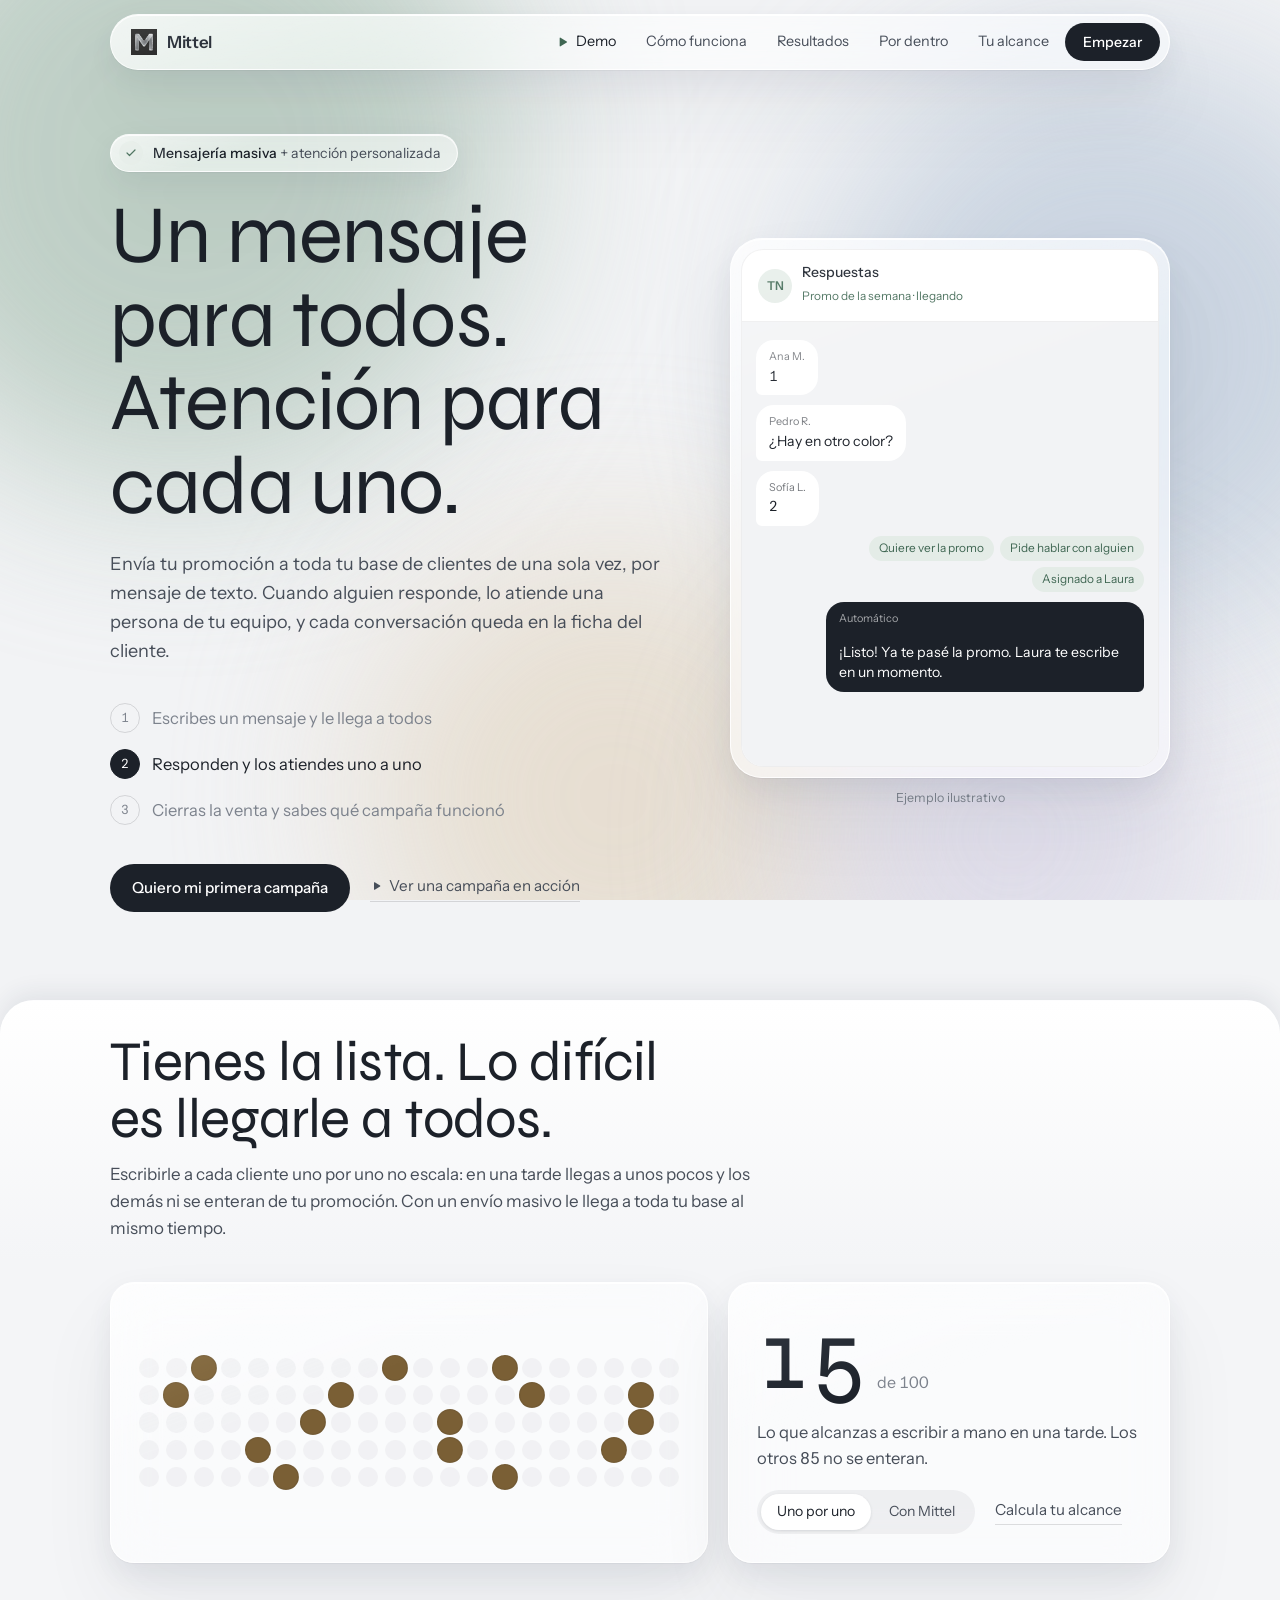
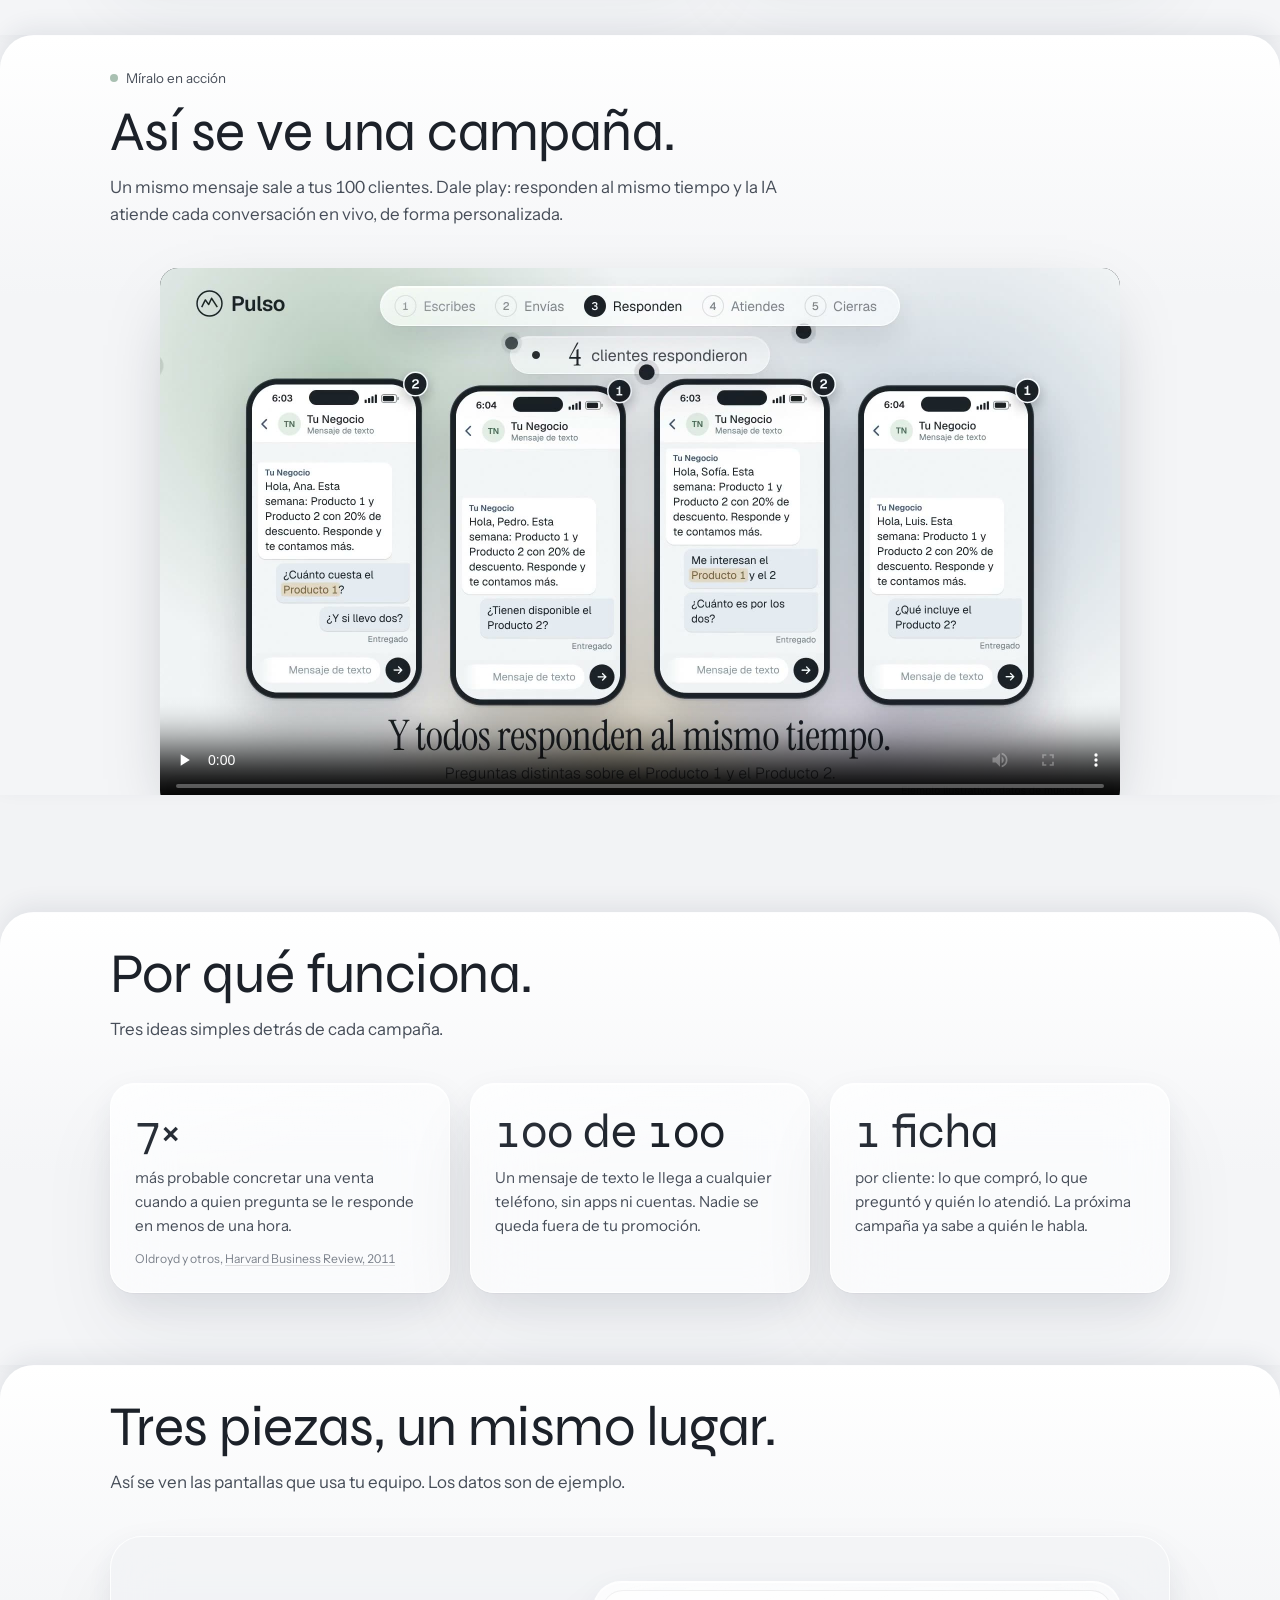
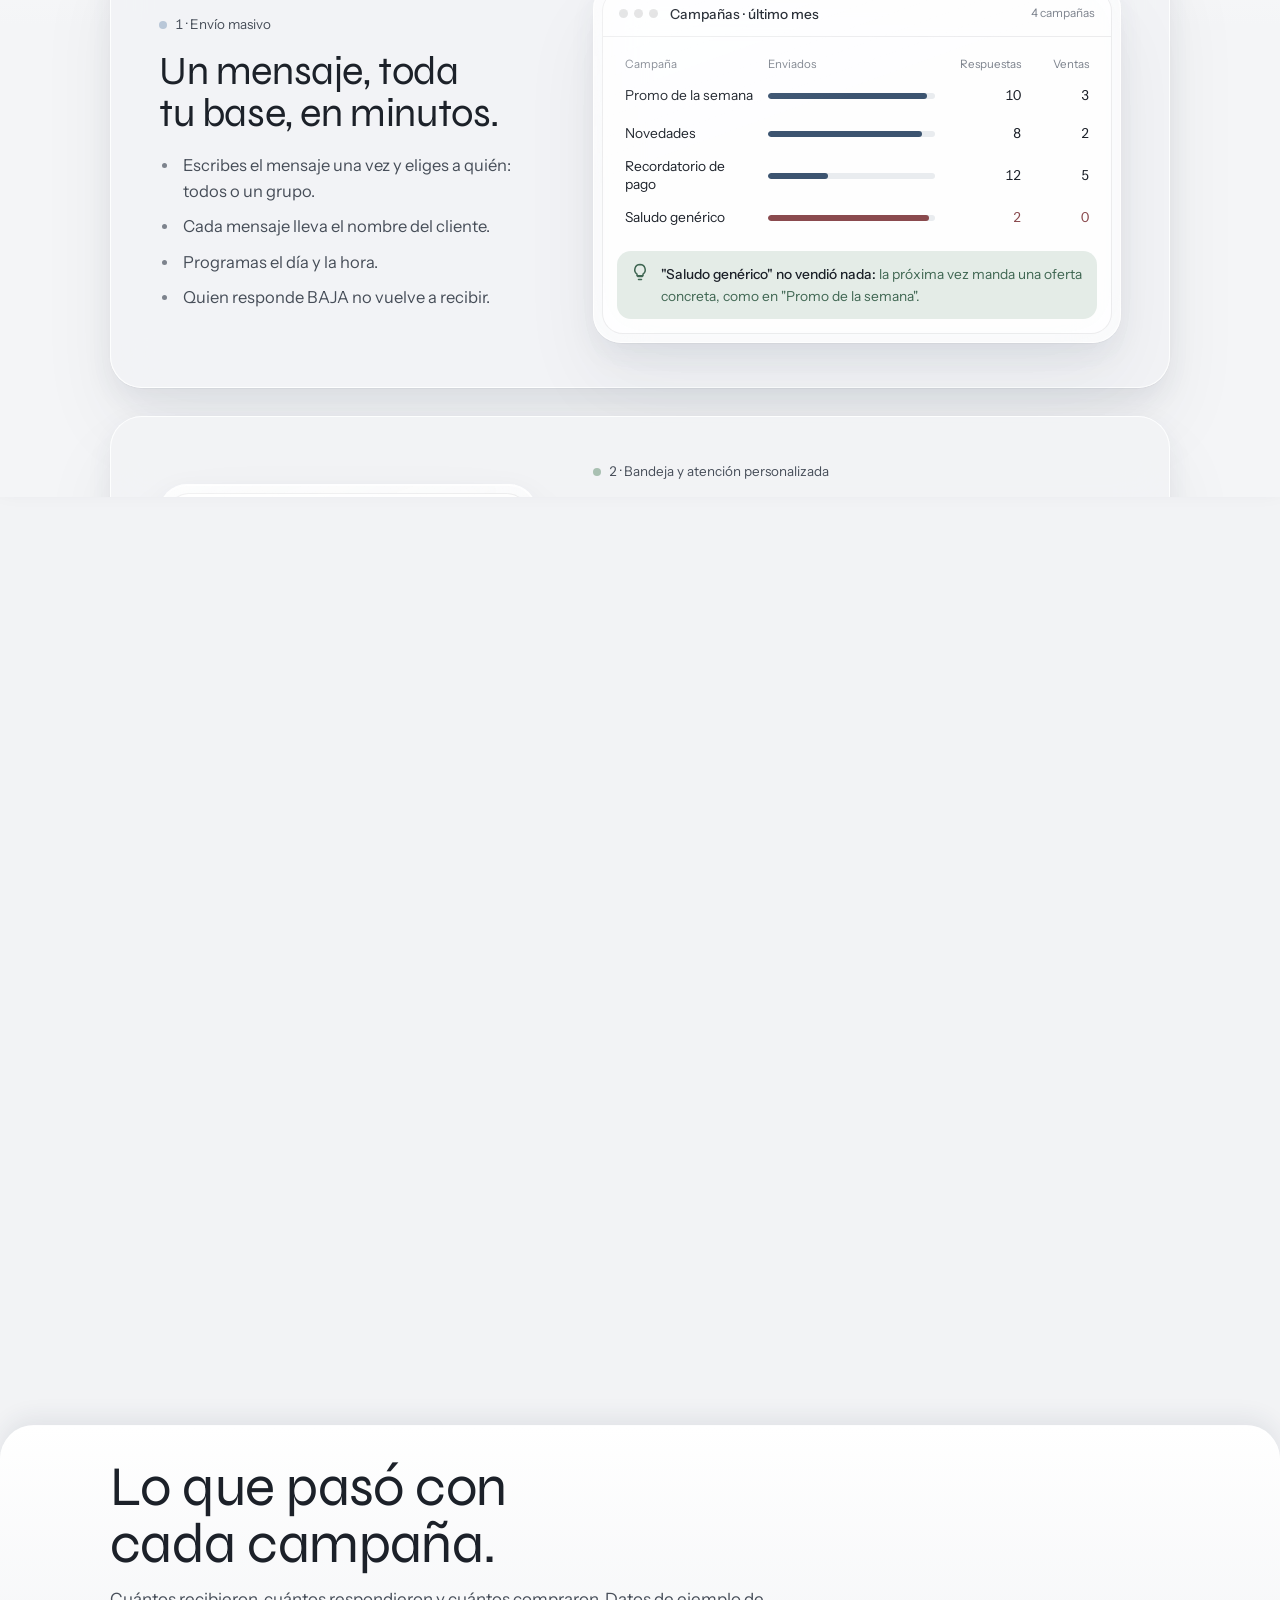
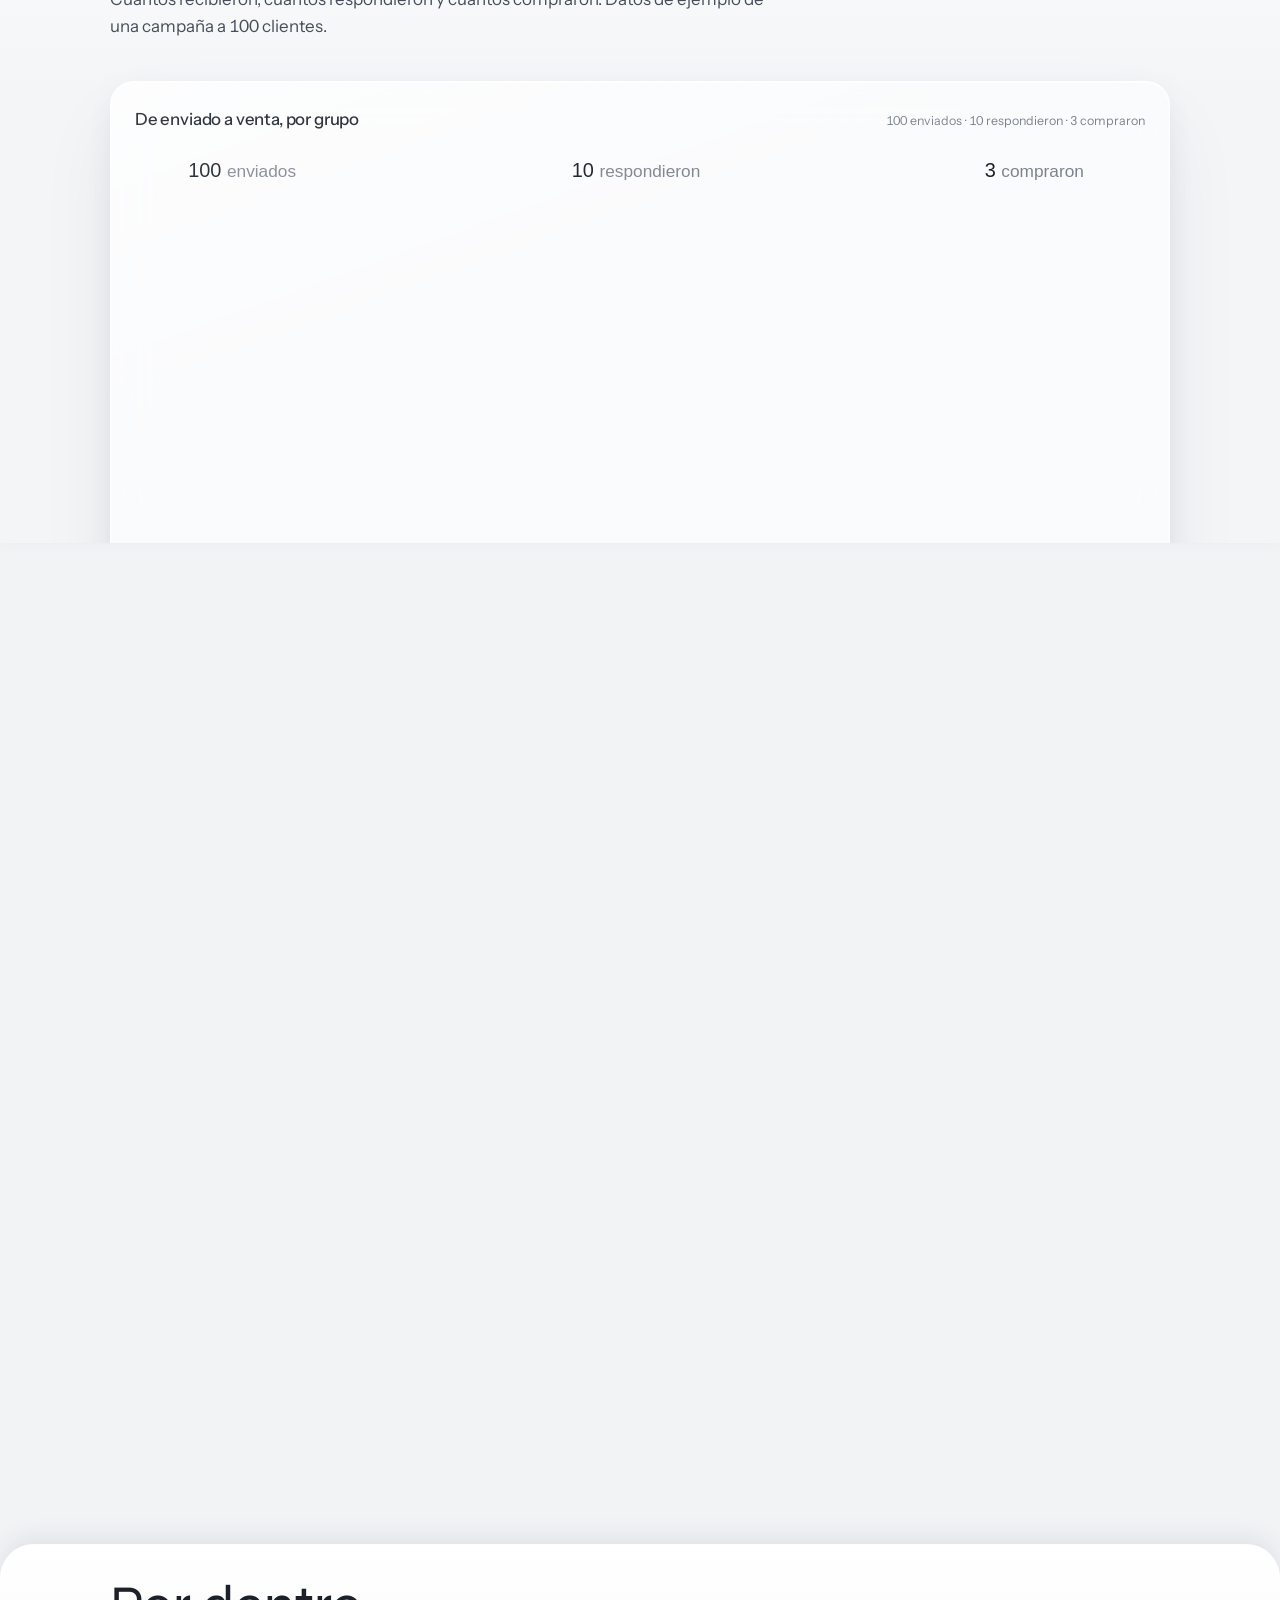
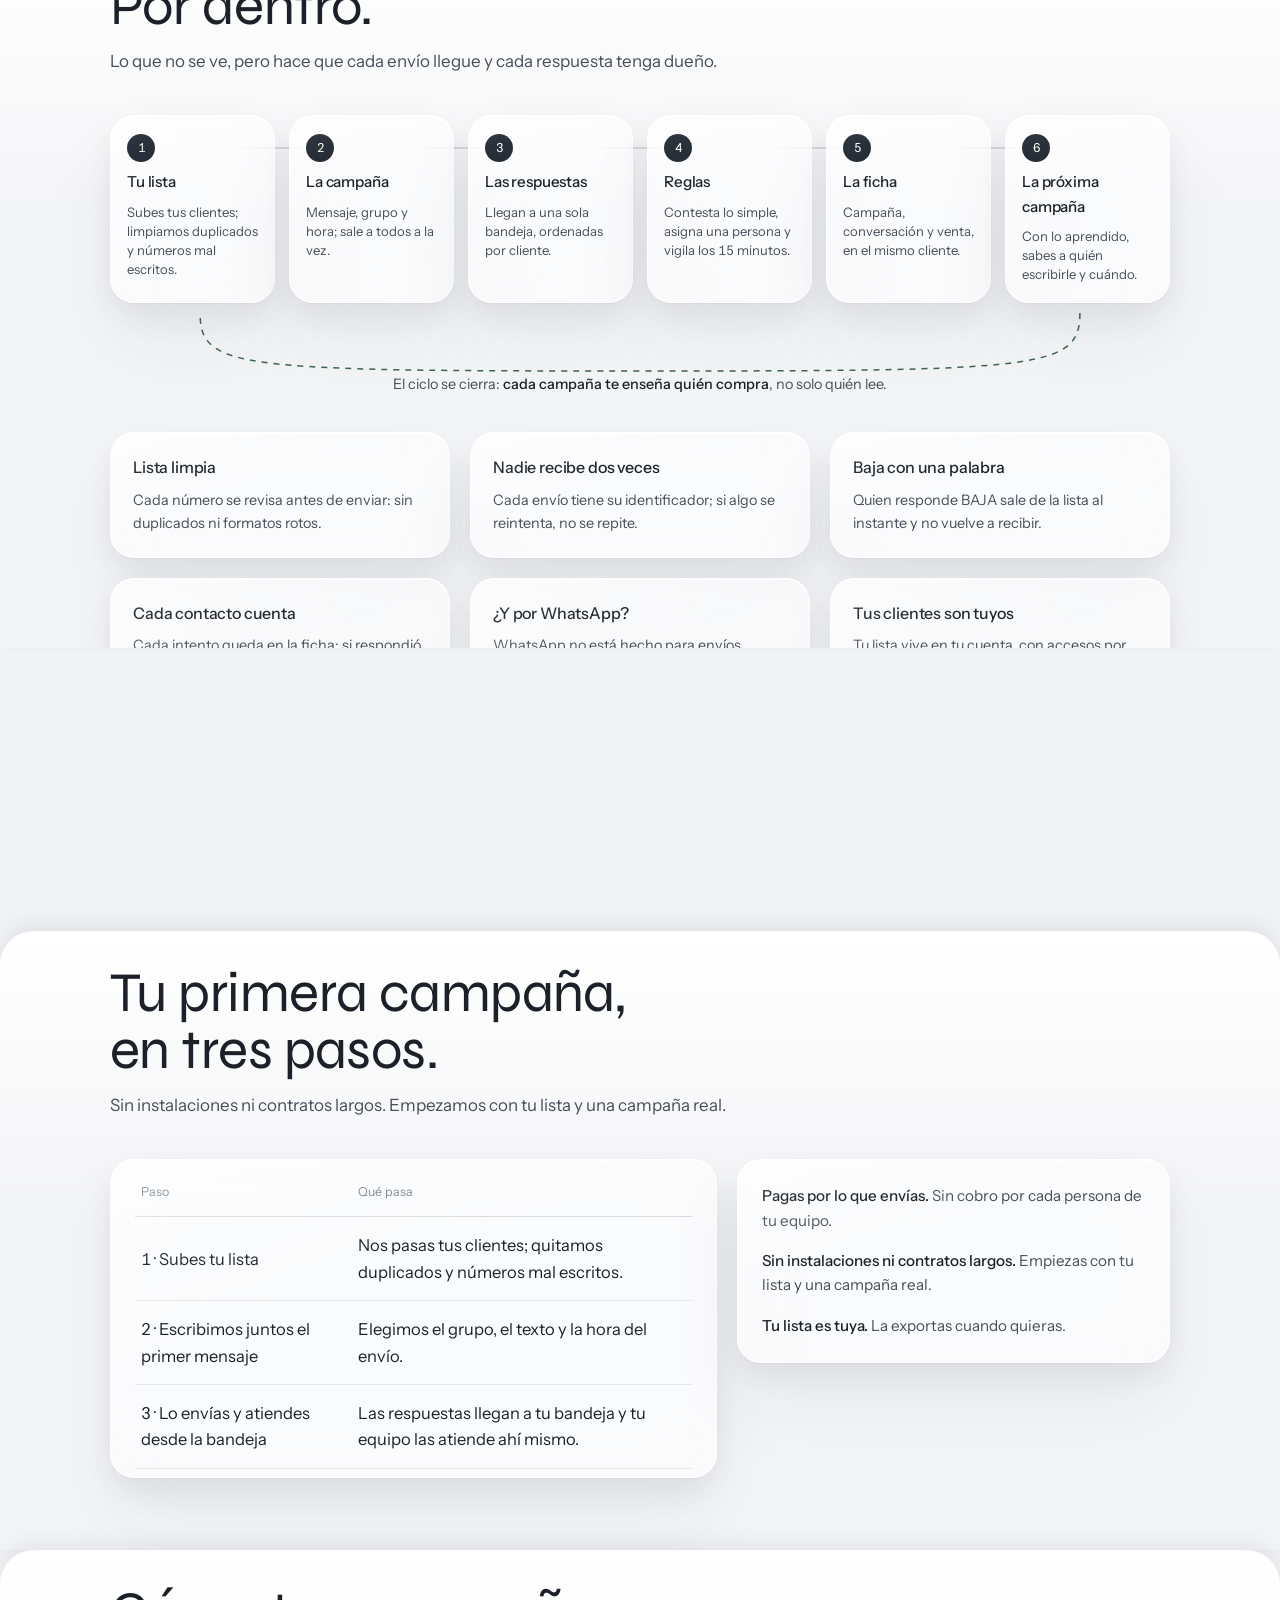
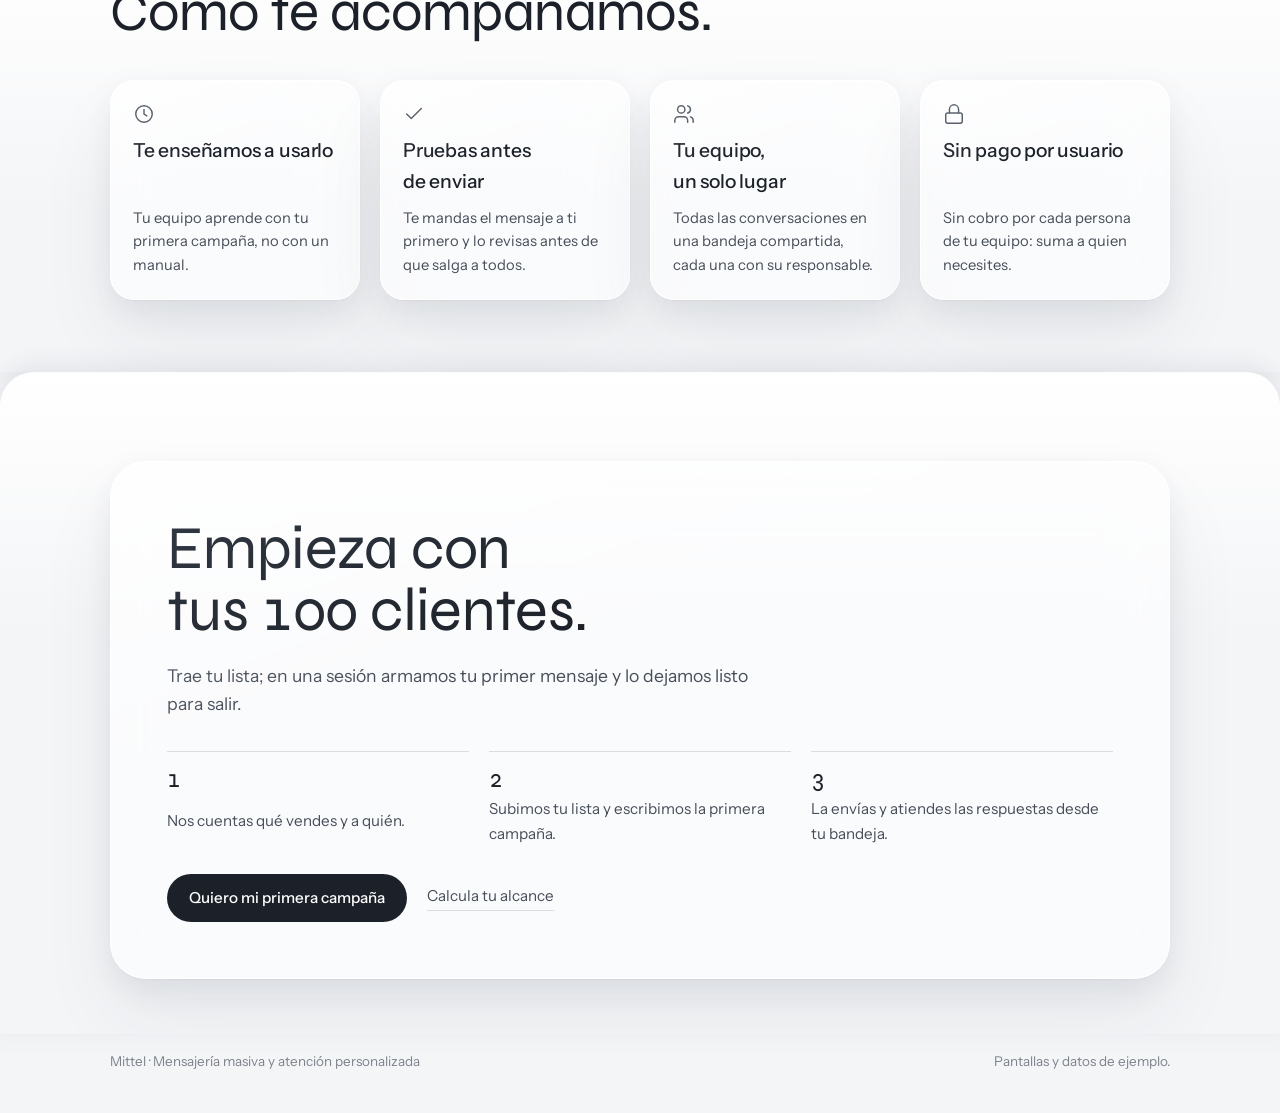
==== commit 5561a947: "Mittel: identidad grafica (logo M, Syne + Instrument Sans, fondo blanco), video incrustado sin Pulso" ====
--- a/index.html
+++ b/index.html
@@ -7,13 +7,16 @@
 <meta name="theme-color" content="#F2F3F5">
 <meta name="format-detection" content="telephone=no">
 <meta name="robots" content="noindex, nofollow">
-<title>Pulso · Mensajería masiva y atención personalizada</title>
+<title>Mittel · Mensajería masiva y atención personalizada</title>
 <link rel="preconnect" href="https://fonts.googleapis.com">
 <link rel="preconnect" href="https://fonts.gstatic.com" crossorigin>
-<link rel="stylesheet" href="https://fonts.googleapis.com/css2?family=Geist:wght@300;400;500;600&family=Instrument+Serif&display=swap">
+<!-- Fuentes sin bloquear el primer pintado: la hoja se pide con prioridad (preload) pero se aplica al llegar (media=print → all); sin JS, carga normal -->
+<link rel="preload" as="style" href="https://fonts.googleapis.com/css2?family=Syne:wght@600;700;800&family=Instrument+Sans:wght@400;500;600&display=swap">
+<link rel="stylesheet" href="https://fonts.googleapis.com/css2?family=Syne:wght@600;700;800&family=Instrument+Sans:wght@400;500;600&display=swap" media="print" onload="this.media='all'">
+<noscript><link rel="stylesheet" href="https://fonts.googleapis.com/css2?family=Syne:wght@600;700;800&family=Instrument+Sans:wght@400;500;600&display=swap"></noscript>
 <style>
 /*
-  Identidad Pulso
+  Identidad Mittel
   - Sobria y ejecutiva: fondo perla frío, grafito para texto y botones, cuatro pasteles apagados (salvia, niebla, arena, rosa) solo para estados y profundidad.
   - Material: vidrio. Paneles translúcidos con desenfoque, borde con brillo fino y sombra larga y suave, sobre una luz pastel que se mueve muy lento detrás.
   - Tipos: Instrument Serif para titulares, Geist para todo lo demás, con cifras tabulares.
@@ -33,8 +36,8 @@
   --glass:rgba(255,255,255,.58);
   --glass-edge:rgba(255,255,255,.85);
   --shadow:0 1px 1px rgba(28,33,41,.04),0 12px 32px rgba(40,52,72,.08),0 40px 80px rgba(40,52,72,.06);
-  --serif:"Instrument Serif","Times New Roman",serif;
-  --sans:"Geist","Helvetica Neue",system-ui,sans-serif;
+  --serif:"Syne",sans-serif;
+  --sans:"Instrument Sans",system-ui,sans-serif;
   --ease:cubic-bezier(.2,.8,.2,1);
 }
 *{box-sizing:border-box}
@@ -547,173 +550,10 @@
 @keyframes hx-j2{0%,13.94%{color:var(--ink3)}15.76%,55.15%{color:var(--ink)}56.97%,100%{color:var(--ink3)}}
 @keyframes hx-j3{0%,55.15%{color:var(--ink3)}56.97%,100%{color:var(--ink)}}
 
-/* demo:inicio */
-/* Generado por tools/gen_demo.py: 5 capítulos, 28 mensajes, 72.3 s */
-.dmv{animation-duration:72300ms;animation-timing-function:linear;animation-iteration-count:infinite;animation-fill-mode:both;animation-play-state:paused}
-@media (prefers-reduced-motion:reduce){.dmv{animation-duration:72300ms!important;animation-delay:0s!important;animation-iteration-count:infinite!important}}
-@keyframes dm0{0%{max-height:0;opacity:0;transform:translateY(8px)}0.553%{max-height:420px;opacity:1;transform:none}100%{max-height:420px;opacity:1;transform:none}}
-@keyframes dm1{0%{max-height:0;opacity:0;transform:translateY(8px)}0.83%{max-height:0;opacity:0;transform:translateY(8px)}1.383%{max-height:420px;opacity:1;transform:none}100%{max-height:420px;opacity:1;transform:none}}
-@keyframes dm2{0%{max-height:0;opacity:0;transform:translateY(8px)}7.095%{max-height:0;opacity:0;transform:translateY(8px)}7.649%{max-height:420px;opacity:1;transform:none}100%{max-height:420px;opacity:1;transform:none}}
-@keyframes dm3{0%{max-height:0;opacity:0;transform:translateY(8px)}8.686%{max-height:0;opacity:0;transform:translateY(8px)}9.239%{max-height:420px;opacity:1;transform:none}100%{max-height:420px;opacity:1;transform:none}}
-@keyframes dm4{0%{max-height:0;opacity:0;transform:translateY(8px)}12.882%{max-height:0;opacity:0;transform:translateY(8px)}13.436%{max-height:420px;opacity:1;transform:none}100%{max-height:420px;opacity:1;transform:none}}
-@keyframes dm5{0%{max-height:0;opacity:0;transform:translateY(8px)}15.358%{max-height:0;opacity:0;transform:translateY(8px)}15.911%{max-height:420px;opacity:1;transform:none}100%{max-height:420px;opacity:1;transform:none}}
-@keyframes dm6{0%{max-height:0;opacity:0;transform:translateY(8px)}19.402%{max-height:0;opacity:0;transform:translateY(8px)}19.956%{max-height:420px;opacity:1;transform:none}100%{max-height:420px;opacity:1;transform:none}}
-@keyframes dm7{0%{max-height:0;opacity:0;transform:translateY(8px)}22.838%{max-height:0;opacity:0;transform:translateY(8px)}23.391%{max-height:420px;opacity:1;transform:none}100%{max-height:420px;opacity:1;transform:none}}
-@keyframes dm8{0%{max-height:0;opacity:0;transform:translateY(8px)}25.773%{max-height:0;opacity:0;transform:translateY(8px)}26.326%{max-height:420px;opacity:1;transform:none}100%{max-height:420px;opacity:1;transform:none}}
-@keyframes dm9{0%{max-height:0;opacity:0;transform:translateY(8px)}29.026%{max-height:0;opacity:0;transform:translateY(8px)}29.58%{max-height:420px;opacity:1;transform:none}100%{max-height:420px;opacity:1;transform:none}}
-@keyframes dm10{0%{max-height:0;opacity:0;transform:translateY(8px)}38.598%{max-height:0;opacity:0;transform:translateY(8px)}39.151%{max-height:420px;opacity:1;transform:none}100%{max-height:420px;opacity:1;transform:none}}
-@keyframes dm11{0%{max-height:0;opacity:0;transform:translateY(8px)}42.094%{max-height:0;opacity:0;transform:translateY(8px)}42.647%{max-height:420px;opacity:1;transform:none}100%{max-height:420px;opacity:1;transform:none}}
-@keyframes dm12{0%{max-height:0;opacity:0;transform:translateY(8px)}44.055%{max-height:0;opacity:0;transform:translateY(8px)}44.609%{max-height:420px;opacity:1;transform:none}100%{max-height:420px;opacity:1;transform:none}}
-@keyframes dm13{0%{max-height:0;opacity:0;transform:translateY(8px)}47.491%{max-height:0;opacity:0;transform:translateY(8px)}48.044%{max-height:420px;opacity:1;transform:none}100%{max-height:420px;opacity:1;transform:none}}
-@keyframes dm14{0%{max-height:0;opacity:0;transform:translateY(8px)}49.358%{max-height:0;opacity:0;transform:translateY(8px)}49.911%{max-height:420px;opacity:1;transform:none}100%{max-height:420px;opacity:1;transform:none}}
-@keyframes dm15{0%{max-height:0;opacity:0;transform:translateY(8px)}54.741%{max-height:0;opacity:0;transform:translateY(8px)}55.295%{max-height:420px;opacity:1;transform:none}100%{max-height:420px;opacity:1;transform:none}}
-@keyframes dm16{0%{max-height:0;opacity:0;transform:translateY(8px)}57.281%{max-height:0;opacity:0;transform:translateY(8px)}57.834%{max-height:420px;opacity:1;transform:none}100%{max-height:420px;opacity:1;transform:none}}
-@keyframes dm17{0%{max-height:0;opacity:0;transform:translateY(8px)}60.869%{max-height:0;opacity:0;transform:translateY(8px)}61.422%{max-height:420px;opacity:1;transform:none}100%{max-height:420px;opacity:1;transform:none}}
-@keyframes dm18{0%{max-height:0;opacity:0;transform:translateY(8px)}62.736%{max-height:0;opacity:0;transform:translateY(8px)}63.289%{max-height:420px;opacity:1;transform:none}100%{max-height:420px;opacity:1;transform:none}}
-@keyframes dm19{0%{max-height:0;opacity:0;transform:translateY(8px)}65.768%{max-height:0;opacity:0;transform:translateY(8px)}66.321%{max-height:420px;opacity:1;transform:none}100%{max-height:420px;opacity:1;transform:none}}
-@keyframes dm20{0%{max-height:0;opacity:0;transform:translateY(8px)}66.598%{max-height:0;opacity:0;transform:translateY(8px)}67.151%{max-height:420px;opacity:1;transform:none}100%{max-height:420px;opacity:1;transform:none}}
-@keyframes dm21{0%{max-height:0;opacity:0;transform:translateY(8px)}70.155%{max-height:0;opacity:0;transform:translateY(8px)}70.708%{max-height:420px;opacity:1;transform:none}100%{max-height:420px;opacity:1;transform:none}}
-@keyframes dm22{0%{max-height:0;opacity:0;transform:translateY(8px)}72.022%{max-height:0;opacity:0;transform:translateY(8px)}72.575%{max-height:420px;opacity:1;transform:none}100%{max-height:420px;opacity:1;transform:none}}
-@keyframes dm23{0%{max-height:0;opacity:0;transform:translateY(8px)}74.515%{max-height:0;opacity:0;transform:translateY(8px)}75.068%{max-height:420px;opacity:1;transform:none}100%{max-height:420px;opacity:1;transform:none}}
-@keyframes dm24{0%{max-height:0;opacity:0;transform:translateY(8px)}76.658%{max-height:0;opacity:0;transform:translateY(8px)}77.212%{max-height:420px;opacity:1;transform:none}100%{max-height:420px;opacity:1;transform:none}}
-@keyframes dm25{0%{max-height:0;opacity:0;transform:translateY(8px)}79.538%{max-height:0;opacity:0;transform:translateY(8px)}80.091%{max-height:420px;opacity:1;transform:none}100%{max-height:420px;opacity:1;transform:none}}
-@keyframes dm26{0%{max-height:0;opacity:0;transform:translateY(8px)}80.368%{max-height:0;opacity:0;transform:translateY(8px)}80.921%{max-height:420px;opacity:1;transform:none}100%{max-height:420px;opacity:1;transform:none}}
-@keyframes dm27{0%{max-height:0;opacity:0;transform:translateY(8px)}85.751%{max-height:0;opacity:0;transform:translateY(8px)}86.304%{max-height:420px;opacity:1;transform:none}100%{max-height:420px;opacity:1;transform:none}}
-@keyframes dm28{0%{max-height:0;opacity:0;transform:translateY(8px)}87.342%{max-height:0;opacity:0;transform:translateY(8px)}87.895%{max-height:420px;opacity:1;transform:none}100%{max-height:420px;opacity:1;transform:none}}
-@keyframes dm29{0%{max-height:0;opacity:0;transform:translateY(8px)}89.82%{max-height:0;opacity:0;transform:translateY(8px)}90.373%{max-height:420px;opacity:1;transform:none}100%{max-height:420px;opacity:1;transform:none}}
-@keyframes dm30{0%{max-height:0;opacity:0;transform:translateY(8px)}93.195%{max-height:0;opacity:0;transform:translateY(8px)}93.748%{max-height:420px;opacity:1;transform:none}100%{max-height:420px;opacity:1;transform:none}}
-@keyframes dm31{0%{opacity:1}7.095%{opacity:1}7.303%{opacity:0}100%{opacity:0}}
-@keyframes dm32{0%{opacity:0}7.095%{opacity:0}7.441%{opacity:1}8.686%{opacity:1}8.893%{opacity:0}100%{opacity:0}}
-@keyframes dm33{0%{opacity:0}8.686%{opacity:0}9.032%{opacity:1}12.882%{opacity:1}13.09%{opacity:0}100%{opacity:0}}
-@keyframes dm34{0%{opacity:0}12.882%{opacity:0}13.228%{opacity:1}15.358%{opacity:1}15.566%{opacity:0}100%{opacity:0}}
-@keyframes dm35{0%{opacity:0}15.358%{opacity:0}15.704%{opacity:1}19.402%{opacity:1}19.61%{opacity:0}100%{opacity:0}}
-@keyframes dm36{0%{opacity:0}19.402%{opacity:0}19.748%{opacity:1}22.838%{opacity:1}23.046%{opacity:0}100%{opacity:0}}
-@keyframes dm37{0%{opacity:0}22.838%{opacity:0}23.184%{opacity:1}25.773%{opacity:1}25.981%{opacity:0}100%{opacity:0}}
-@keyframes dm38{0%{opacity:0}25.773%{opacity:0}26.119%{opacity:1}29.026%{opacity:1}29.234%{opacity:0}100%{opacity:0}}
-@keyframes dm39{0%{opacity:0}29.026%{opacity:0}29.372%{opacity:1}38.598%{opacity:1}38.805%{opacity:0}100%{opacity:0}}
-@keyframes dm40{0%{opacity:0}38.598%{opacity:0}38.943%{opacity:1}42.094%{opacity:1}42.302%{opacity:0}100%{opacity:0}}
-@keyframes dm41{0%{opacity:0}42.094%{opacity:0}42.44%{opacity:1}44.055%{opacity:1}44.263%{opacity:0}100%{opacity:0}}
-@keyframes dm42{0%{opacity:0}44.055%{opacity:0}44.401%{opacity:1}47.491%{opacity:1}47.698%{opacity:0}100%{opacity:0}}
-@keyframes dm43{0%{opacity:0}47.491%{opacity:0}47.837%{opacity:1}49.358%{opacity:1}49.566%{opacity:0}100%{opacity:0}}
-@keyframes dm44{0%{opacity:0}49.358%{opacity:0}49.704%{opacity:1}54.741%{opacity:1}54.949%{opacity:0}100%{opacity:0}}
-@keyframes dm45{0%{opacity:0}54.741%{opacity:0}55.087%{opacity:1}57.281%{opacity:1}57.488%{opacity:0}100%{opacity:0}}
-@keyframes dm46{0%{opacity:0}57.281%{opacity:0}57.627%{opacity:1}60.869%{opacity:1}61.076%{opacity:0}100%{opacity:0}}
-@keyframes dm47{0%{opacity:0}60.869%{opacity:0}61.214%{opacity:1}62.736%{opacity:1}62.943%{opacity:0}100%{opacity:0}}
-@keyframes dm48{0%{opacity:0}62.736%{opacity:0}63.082%{opacity:1}66.598%{opacity:1}66.805%{opacity:0}100%{opacity:0}}
-@keyframes dm49{0%{opacity:0}66.598%{opacity:0}66.943%{opacity:1}70.155%{opacity:1}70.362%{opacity:0}100%{opacity:0}}
-@keyframes dm50{0%{opacity:0}70.155%{opacity:0}70.501%{opacity:1}72.022%{opacity:1}72.23%{opacity:0}100%{opacity:0}}
-@keyframes dm51{0%{opacity:0}72.022%{opacity:0}72.368%{opacity:1}74.515%{opacity:1}74.722%{opacity:0}100%{opacity:0}}
-@keyframes dm52{0%{opacity:0}74.515%{opacity:0}74.86%{opacity:1}76.658%{opacity:1}76.866%{opacity:0}100%{opacity:0}}
-@keyframes dm53{0%{opacity:0}76.658%{opacity:0}77.004%{opacity:1}80.368%{opacity:1}80.575%{opacity:0}100%{opacity:0}}
-@keyframes dm54{0%{opacity:0}80.368%{opacity:0}80.714%{opacity:1}85.751%{opacity:1}85.959%{opacity:0}100%{opacity:0}}
-@keyframes dm55{0%{opacity:0}85.751%{opacity:0}86.097%{opacity:1}87.342%{opacity:1}87.549%{opacity:0}100%{opacity:0}}
-@keyframes dm56{0%{opacity:0}87.342%{opacity:0}87.687%{opacity:1}89.82%{opacity:1}90.028%{opacity:0}100%{opacity:0}}
-@keyframes dm57{0%{opacity:0}89.82%{opacity:0}90.166%{opacity:1}93.195%{opacity:1}93.402%{opacity:0}100%{opacity:0}}
-@keyframes dm58{0%{opacity:0}93.195%{opacity:0}93.541%{opacity:1}100%{opacity:1}}
-@keyframes dm59{0%{width:0}6.266%{width:100%}100%{width:100%}}
-@keyframes dm60{0%{background-color:rgba(255,255,255,0)}0.415%{background-color:rgba(255,255,255,.62)}6.266%{background-color:rgba(255,255,255,.62)}6.68%{background-color:rgba(255,255,255,0)}100%{background-color:rgba(255,255,255,0)}}
-@keyframes dm61{0%{background-color:rgba(255,255,255,0);border-color:rgba(28,33,41,.14);color:#7D838D}0.415%{background-color:#1C2129;border-color:#1C2129;color:#fff}6.266%{background-color:#1C2129;border-color:#1C2129;color:#fff}6.68%{background-color:#E4ECE7;border-color:#E4ECE7;color:#3F6652}100%{background-color:#E4ECE7;border-color:#E4ECE7;color:#3F6652}}
-@keyframes dm62{0%{width:0}6.266%{width:0}18.573%{width:100%}100%{width:100%}}
-@keyframes dm63{0%{background-color:rgba(255,255,255,0)}6.266%{background-color:rgba(255,255,255,0)}6.68%{background-color:rgba(255,255,255,.62)}18.573%{background-color:rgba(255,255,255,.62)}18.988%{background-color:rgba(255,255,255,0)}100%{background-color:rgba(255,255,255,0)}}
-@keyframes dm64{0%{background-color:rgba(255,255,255,0);border-color:rgba(28,33,41,.14);color:#7D838D}6.266%{background-color:rgba(255,255,255,0);border-color:rgba(28,33,41,.14);color:#7D838D}6.68%{background-color:#1C2129;border-color:#1C2129;color:#fff}18.573%{background-color:#1C2129;border-color:#1C2129;color:#fff}18.988%{background-color:#E4ECE7;border-color:#E4ECE7;color:#3F6652}100%{background-color:#E4ECE7;border-color:#E4ECE7;color:#3F6652}}
-@keyframes dm65{0%{width:0}18.573%{width:0}53.911%{width:100%}100%{width:100%}}
-@keyframes dm66{0%{background-color:rgba(255,255,255,0)}18.573%{background-color:rgba(255,255,255,0)}18.988%{background-color:rgba(255,255,255,.62)}53.911%{background-color:rgba(255,255,255,.62)}54.326%{background-color:rgba(255,255,255,0)}100%{background-color:rgba(255,255,255,0)}}
-@keyframes dm67{0%{background-color:rgba(255,255,255,0);border-color:rgba(28,33,41,.14);color:#7D838D}18.573%{background-color:rgba(255,255,255,0);border-color:rgba(28,33,41,.14);color:#7D838D}18.988%{background-color:#1C2129;border-color:#1C2129;color:#fff}53.911%{background-color:#1C2129;border-color:#1C2129;color:#fff}54.326%{background-color:#E4ECE7;border-color:#E4ECE7;color:#3F6652}100%{background-color:#E4ECE7;border-color:#E4ECE7;color:#3F6652}}
-@keyframes dm68{0%{width:0}53.911%{width:0}79.538%{width:100%}100%{width:100%}}
-@keyframes dm69{0%{background-color:rgba(255,255,255,0)}53.911%{background-color:rgba(255,255,255,0)}54.326%{background-color:rgba(255,255,255,.62)}79.538%{background-color:rgba(255,255,255,.62)}79.953%{background-color:rgba(255,255,255,0)}100%{background-color:rgba(255,255,255,0)}}
-@keyframes dm70{0%{background-color:rgba(255,255,255,0);border-color:rgba(28,33,41,.14);color:#7D838D}53.911%{background-color:rgba(255,255,255,0);border-color:rgba(28,33,41,.14);color:#7D838D}54.326%{background-color:#1C2129;border-color:#1C2129;color:#fff}79.538%{background-color:#1C2129;border-color:#1C2129;color:#fff}79.953%{background-color:#E4ECE7;border-color:#E4ECE7;color:#3F6652}100%{background-color:#E4ECE7;border-color:#E4ECE7;color:#3F6652}}
-@keyframes dm71{0%{width:0}79.538%{width:0}100%{width:100%}}
-@keyframes dm72{0%{background-color:rgba(255,255,255,0)}79.538%{background-color:rgba(255,255,255,0)}79.953%{background-color:rgba(255,255,255,.62)}100%{background-color:rgba(255,255,255,.62)}}
-@keyframes dm73{0%{background-color:rgba(255,255,255,0);border-color:rgba(28,33,41,.14);color:#7D838D}79.538%{background-color:rgba(255,255,255,0);border-color:rgba(28,33,41,.14);color:#7D838D}79.953%{background-color:#1C2129;border-color:#1C2129;color:#fff}100%{background-color:#1C2129;border-color:#1C2129;color:#fff}}
-@keyframes dm74{0%{opacity:1}6.266%{opacity:1}6.473%{opacity:0}100%{opacity:0}}
-@keyframes dm75{0%{opacity:0}6.266%{opacity:0}6.611%{opacity:1}18.573%{opacity:1}18.78%{opacity:0}100%{opacity:0}}
-@keyframes dm76{0%{opacity:0}18.573%{opacity:0}18.918%{opacity:1}53.911%{opacity:1}54.119%{opacity:0}100%{opacity:0}}
-@keyframes dm77{0%{opacity:0}53.911%{opacity:0}54.257%{opacity:1}79.538%{opacity:1}79.746%{opacity:0}100%{opacity:0}}
-@keyframes dm78{0%{opacity:0}79.538%{opacity:0}79.884%{opacity:1}100%{opacity:1}}
-@keyframes dm79{0%{opacity:1}1.245%{opacity:1}1.452%{opacity:0}100%{opacity:0}}
-@keyframes dm80{0%{opacity:0}1.245%{opacity:0}1.591%{opacity:1}4.426%{opacity:1}4.633%{opacity:0}100%{opacity:0}}
-@keyframes dm81{0%{opacity:0}4.426%{opacity:0}4.772%{opacity:1}8.686%{opacity:1}8.893%{opacity:0}100%{opacity:0}}
-@keyframes dm82{0%{opacity:0}8.686%{opacity:0}9.032%{opacity:1}15.358%{opacity:1}15.566%{opacity:0}100%{opacity:0}}
-@keyframes dm83{0%{opacity:0}15.358%{opacity:0}15.704%{opacity:1}19.402%{opacity:1}19.61%{opacity:0}100%{opacity:0}}
-@keyframes dm84{0%{opacity:0}19.402%{opacity:0}19.748%{opacity:1}22.838%{opacity:1}23.046%{opacity:0}100%{opacity:0}}
-@keyframes dm85{0%{opacity:0}22.838%{opacity:0}23.184%{opacity:1}35.347%{opacity:1}35.555%{opacity:0}100%{opacity:0}}
-@keyframes dm86{0%{opacity:0}35.347%{opacity:0}35.693%{opacity:1}44.055%{opacity:1}44.263%{opacity:0}100%{opacity:0}}
-@keyframes dm87{0%{opacity:0}44.055%{opacity:0}44.401%{opacity:1}53.911%{opacity:1}54.119%{opacity:0}100%{opacity:0}}
-@keyframes dm88{0%{opacity:0}53.911%{opacity:0}54.257%{opacity:1}54.741%{opacity:1}54.949%{opacity:0}100%{opacity:0}}
-@keyframes dm89{0%{opacity:0}54.741%{opacity:0}55.087%{opacity:1}57.281%{opacity:1}57.488%{opacity:0}100%{opacity:0}}
-@keyframes dm90{0%{opacity:0}57.281%{opacity:0}57.627%{opacity:1}66.598%{opacity:1}66.805%{opacity:0}100%{opacity:0}}
-@keyframes dm91{0%{opacity:0}66.598%{opacity:0}66.943%{opacity:1}74.515%{opacity:1}74.722%{opacity:0}100%{opacity:0}}
-@keyframes dm92{0%{opacity:0}74.515%{opacity:0}74.86%{opacity:1}78.595%{opacity:1}78.802%{opacity:0}100%{opacity:0}}
-@keyframes dm93{0%{opacity:0}78.595%{opacity:0}78.941%{opacity:1}80.783%{opacity:1}80.99%{opacity:0}100%{opacity:0}}
-@keyframes dm94{0%{opacity:0}80.783%{opacity:0}81.129%{opacity:1}87.342%{opacity:1}87.549%{opacity:0}100%{opacity:0}}
-@keyframes dm95{0%{opacity:0}87.342%{opacity:0}87.687%{opacity:1}89.82%{opacity:1}90.028%{opacity:0}100%{opacity:0}}
-@keyframes dm96{0%{opacity:0}89.82%{opacity:0}90.166%{opacity:1}100%{opacity:1}}
-@keyframes dm97{0%{max-height:0;opacity:0;transform:translateY(8px)}89.82%{max-height:0;opacity:0;transform:translateY(8px)}90.373%{max-height:120px;opacity:1;transform:none}100%{max-height:120px;opacity:1;transform:none}}
-@keyframes dm98{0%{max-height:0;opacity:0;transform:translateY(8px)}87.342%{max-height:0;opacity:0;transform:translateY(8px)}87.895%{max-height:120px;opacity:1;transform:none}100%{max-height:120px;opacity:1;transform:none}}
-@keyframes dm99{0%{max-height:0;opacity:0;transform:translateY(8px)}80.783%{max-height:0;opacity:0;transform:translateY(8px)}81.336%{max-height:120px;opacity:1;transform:none}100%{max-height:120px;opacity:1;transform:none}}
-@keyframes dm100{0%{max-height:0;opacity:0;transform:translateY(8px)}78.595%{max-height:0;opacity:0;transform:translateY(8px)}79.148%{max-height:120px;opacity:1;transform:none}100%{max-height:120px;opacity:1;transform:none}}
-@keyframes dm101{0%{max-height:0;opacity:0;transform:translateY(8px)}74.515%{max-height:0;opacity:0;transform:translateY(8px)}75.068%{max-height:120px;opacity:1;transform:none}100%{max-height:120px;opacity:1;transform:none}}
-@keyframes dm102{0%{max-height:0;opacity:0;transform:translateY(8px)}66.598%{max-height:0;opacity:0;transform:translateY(8px)}67.151%{max-height:120px;opacity:1;transform:none}100%{max-height:120px;opacity:1;transform:none}}
-@keyframes dm103{0%{max-height:0;opacity:0;transform:translateY(8px)}57.281%{max-height:0;opacity:0;transform:translateY(8px)}57.834%{max-height:120px;opacity:1;transform:none}100%{max-height:120px;opacity:1;transform:none}}
-@keyframes dm104{0%{max-height:0;opacity:0;transform:translateY(8px)}54.741%{max-height:0;opacity:0;transform:translateY(8px)}55.295%{max-height:120px;opacity:1;transform:none}100%{max-height:120px;opacity:1;transform:none}}
-@keyframes dm105{0%{max-height:0;opacity:0;transform:translateY(8px)}53.911%{max-height:0;opacity:0;transform:translateY(8px)}54.465%{max-height:120px;opacity:1;transform:none}100%{max-height:120px;opacity:1;transform:none}}
-@keyframes dm106{0%{max-height:0;opacity:0;transform:translateY(8px)}44.055%{max-height:0;opacity:0;transform:translateY(8px)}44.609%{max-height:120px;opacity:1;transform:none}100%{max-height:120px;opacity:1;transform:none}}
-@keyframes dm107{0%{max-height:0;opacity:0;transform:translateY(8px)}35.347%{max-height:0;opacity:0;transform:translateY(8px)}35.9%{max-height:120px;opacity:1;transform:none}100%{max-height:120px;opacity:1;transform:none}}
-@keyframes dm108{0%{max-height:0;opacity:0;transform:translateY(8px)}22.838%{max-height:0;opacity:0;transform:translateY(8px)}23.391%{max-height:120px;opacity:1;transform:none}100%{max-height:120px;opacity:1;transform:none}}
-@keyframes dm109{0%{max-height:0;opacity:0;transform:translateY(8px)}19.402%{max-height:0;opacity:0;transform:translateY(8px)}19.956%{max-height:120px;opacity:1;transform:none}100%{max-height:120px;opacity:1;transform:none}}
-@keyframes dm110{0%{max-height:0;opacity:0;transform:translateY(8px)}15.358%{max-height:0;opacity:0;transform:translateY(8px)}15.911%{max-height:120px;opacity:1;transform:none}100%{max-height:120px;opacity:1;transform:none}}
-@keyframes dm111{0%{max-height:0;opacity:0;transform:translateY(8px)}8.686%{max-height:0;opacity:0;transform:translateY(8px)}9.239%{max-height:120px;opacity:1;transform:none}100%{max-height:120px;opacity:1;transform:none}}
-@keyframes dm112{0%{max-height:0;opacity:0;transform:translateY(8px)}4.426%{max-height:0;opacity:0;transform:translateY(8px)}4.979%{max-height:120px;opacity:1;transform:none}100%{max-height:120px;opacity:1;transform:none}}
-@keyframes dm113{0%{max-height:0;opacity:0;transform:translateY(8px)}1.245%{max-height:0;opacity:0;transform:translateY(8px)}1.798%{max-height:120px;opacity:1;transform:none}100%{max-height:120px;opacity:1;transform:none}}
-@keyframes dm114{0%{opacity:1}15.358%{opacity:1}15.566%{opacity:0}100%{opacity:0}}
-@keyframes dm115{0%{opacity:0}15.358%{opacity:0}15.704%{opacity:1}80.368%{opacity:1}80.575%{opacity:0}100%{opacity:0}}
-@keyframes dm116{0%{opacity:0}80.368%{opacity:0}80.714%{opacity:1}87.342%{opacity:1}87.549%{opacity:0}100%{opacity:0}}
-@keyframes dm117{0%{opacity:0}87.342%{opacity:0}87.687%{opacity:1}100%{opacity:1}}
-@keyframes dm118{0%{border-top-color:#E9ECEF;color:#A9AEB6}0.83%{border-top-color:#E9ECEF;color:#A9AEB6}1.245%{border-top-color:#3F6652;color:#1C2129}7.095%{border-top-color:#3F6652;color:#1C2129}7.51%{border-top-color:#A9C0B2;color:#A9AEB6}44.055%{border-top-color:#A9C0B2;color:#A9AEB6}44.47%{border-top-color:#A9C0B2;color:#A9AEB6}57.281%{border-top-color:#A9C0B2;color:#A9AEB6}57.696%{border-top-color:#A9C0B2;color:#A9AEB6}80.368%{border-top-color:#A9C0B2;color:#A9AEB6}80.783%{border-top-color:#3F6652;color:#1C2129}85.751%{border-top-color:#3F6652;color:#1C2129}86.166%{border-top-color:#A9C0B2;color:#A9AEB6}89.82%{border-top-color:#A9C0B2;color:#A9AEB6}90.235%{border-top-color:#A9C0B2;color:#A9AEB6}100%{border-top-color:#A9C0B2;color:#A9AEB6}}
-@keyframes dm119{0%{border-top-color:#E9ECEF;color:#A9AEB6}0.83%{border-top-color:#E9ECEF;color:#A9AEB6}1.245%{border-top-color:#E9ECEF;color:#A9AEB6}7.095%{border-top-color:#E9ECEF;color:#A9AEB6}7.51%{border-top-color:#3F6652;color:#1C2129}44.055%{border-top-color:#3F6652;color:#1C2129}44.47%{border-top-color:#A9C0B2;color:#A9AEB6}57.281%{border-top-color:#A9C0B2;color:#A9AEB6}57.696%{border-top-color:#A9C0B2;color:#A9AEB6}80.368%{border-top-color:#A9C0B2;color:#A9AEB6}80.783%{border-top-color:#E9ECEF;color:#A9AEB6}85.751%{border-top-color:#E9ECEF;color:#A9AEB6}86.166%{border-top-color:#3F6652;color:#1C2129}89.82%{border-top-color:#3F6652;color:#1C2129}90.235%{border-top-color:#A9C0B2;color:#A9AEB6}100%{border-top-color:#A9C0B2;color:#A9AEB6}}
-@keyframes dm120{0%{border-top-color:#E9ECEF;color:#A9AEB6}0.83%{border-top-color:#E9ECEF;color:#A9AEB6}1.245%{border-top-color:#E9ECEF;color:#A9AEB6}7.095%{border-top-color:#E9ECEF;color:#A9AEB6}7.51%{border-top-color:#E9ECEF;color:#A9AEB6}44.055%{border-top-color:#E9ECEF;color:#A9AEB6}44.47%{border-top-color:#3F6652;color:#1C2129}57.281%{border-top-color:#3F6652;color:#1C2129}57.696%{border-top-color:#A9C0B2;color:#A9AEB6}80.368%{border-top-color:#A9C0B2;color:#A9AEB6}80.783%{border-top-color:#E9ECEF;color:#A9AEB6}85.751%{border-top-color:#E9ECEF;color:#A9AEB6}86.166%{border-top-color:#E9ECEF;color:#A9AEB6}89.82%{border-top-color:#E9ECEF;color:#A9AEB6}90.235%{border-top-color:#3F6652;color:#1C2129}100%{border-top-color:#3F6652;color:#1C2129}}
-@keyframes dm121{0%{border-top-color:#E9ECEF;color:#A9AEB6}0.83%{border-top-color:#E9ECEF;color:#A9AEB6}1.245%{border-top-color:#E9ECEF;color:#A9AEB6}7.095%{border-top-color:#E9ECEF;color:#A9AEB6}7.51%{border-top-color:#E9ECEF;color:#A9AEB6}44.055%{border-top-color:#E9ECEF;color:#A9AEB6}44.47%{border-top-color:#E9ECEF;color:#A9AEB6}57.281%{border-top-color:#E9ECEF;color:#A9AEB6}57.696%{border-top-color:#3F6652;color:#1C2129}80.368%{border-top-color:#3F6652;color:#1C2129}80.783%{border-top-color:#E9ECEF;color:#A9AEB6}85.751%{border-top-color:#E9ECEF;color:#A9AEB6}86.166%{border-top-color:#E9ECEF;color:#A9AEB6}89.82%{border-top-color:#E9ECEF;color:#A9AEB6}90.235%{border-top-color:#E9ECEF;color:#A9AEB6}100%{border-top-color:#E9ECEF;color:#A9AEB6}}
-@keyframes dm122{0%{opacity:1}0.83%{opacity:1}1.037%{opacity:0}100%{opacity:0}}
-@keyframes dm123{0%{opacity:0}0.83%{opacity:0}1.176%{opacity:1}80.368%{opacity:1}80.575%{opacity:0}100%{opacity:0}}
-@keyframes dm124{0%{opacity:0}80.368%{opacity:0}80.714%{opacity:1}100%{opacity:1}}
-@keyframes dm125{0%{opacity:1}7.095%{opacity:1}7.303%{opacity:0}100%{opacity:0}}
-@keyframes dm126{0%{opacity:0}7.095%{opacity:0}7.441%{opacity:1}15.358%{opacity:1}15.566%{opacity:0}100%{opacity:0}}
-@keyframes dm127{0%{opacity:0}15.358%{opacity:0}15.704%{opacity:1}80.368%{opacity:1}80.575%{opacity:0}100%{opacity:0}}
-@keyframes dm128{0%{opacity:0}80.368%{opacity:0}80.714%{opacity:1}85.751%{opacity:1}85.959%{opacity:0}100%{opacity:0}}
-@keyframes dm129{0%{opacity:0}85.751%{opacity:0}86.097%{opacity:1}100%{opacity:1}}
-@keyframes dm130{0%{opacity:1}22.838%{opacity:1}23.046%{opacity:0}100%{opacity:0}}
-@keyframes dm131{0%{opacity:0}22.838%{opacity:0}23.184%{opacity:1}89.82%{opacity:1}90.028%{opacity:0}100%{opacity:0}}
-@keyframes dm132{0%{opacity:0}89.82%{opacity:0}90.166%{opacity:1}100%{opacity:1}}
-@keyframes dm133{0%{opacity:1}42.094%{opacity:1}42.302%{opacity:0}100%{opacity:0}}
-@keyframes dm134{0%{opacity:0}42.094%{opacity:0}42.44%{opacity:1}74.515%{opacity:1}74.722%{opacity:0}100%{opacity:0}}
-@keyframes dm135{0%{opacity:0}74.515%{opacity:0}74.86%{opacity:1}100%{opacity:1}}
-@keyframes dm136{0%{opacity:1}7.095%{opacity:1}7.303%{opacity:0}100%{opacity:0}}
-@keyframes dm137{0%{opacity:0}7.095%{opacity:0}7.441%{opacity:1}15.358%{opacity:1}15.566%{opacity:0}100%{opacity:0}}
-@keyframes dm138{0%{opacity:0}15.358%{opacity:0}15.704%{opacity:1}80.368%{opacity:1}80.575%{opacity:0}100%{opacity:0}}
-@keyframes dm139{0%{opacity:0}80.368%{opacity:0}80.714%{opacity:1}87.342%{opacity:1}87.549%{opacity:0}100%{opacity:0}}
-@keyframes dm140{0%{opacity:0}87.342%{opacity:0}87.687%{opacity:1}100%{opacity:1}}
-@keyframes dm141{0%{opacity:1}25.773%{opacity:1}25.981%{opacity:0}100%{opacity:0}}
-@keyframes dm142{0%{opacity:0}25.773%{opacity:0}26.119%{opacity:1}80.368%{opacity:1}80.575%{opacity:0}100%{opacity:0}}
-@keyframes dm143{0%{opacity:0}80.368%{opacity:0}80.714%{opacity:1}100%{opacity:1}}
-@keyframes dm144{0%{opacity:1}30.921%{opacity:1}31.059%{opacity:0}100%{opacity:0}}
-@keyframes dm145{0%{opacity:0}30.921%{opacity:0}31.087%{opacity:1}31.225%{opacity:1}31.364%{opacity:0}100%{opacity:0}}
-@keyframes dm146{0%{opacity:0}31.225%{opacity:0}31.391%{opacity:1}31.53%{opacity:1}31.668%{opacity:0}100%{opacity:0}}
-@keyframes dm147{0%{opacity:0}31.53%{opacity:0}31.696%{opacity:1}31.834%{opacity:1}31.972%{opacity:0}100%{opacity:0}}
-@keyframes dm148{0%{opacity:0}31.834%{opacity:0}32%{opacity:1}32.138%{opacity:1}32.277%{opacity:0}100%{opacity:0}}
-@keyframes dm149{0%{opacity:0}32.138%{opacity:0}32.304%{opacity:1}32.443%{opacity:1}32.581%{opacity:0}100%{opacity:0}}
-@keyframes dm150{0%{opacity:0}32.443%{opacity:0}32.609%{opacity:1}32.747%{opacity:1}32.885%{opacity:0}100%{opacity:0}}
-@keyframes dm151{0%{opacity:0}32.747%{opacity:0}32.913%{opacity:1}33.051%{opacity:1}33.189%{opacity:0}100%{opacity:0}}
-@keyframes dm152{0%{opacity:0}33.051%{opacity:0}33.217%{opacity:1}33.355%{opacity:1}33.494%{opacity:0}100%{opacity:0}}
-@keyframes dm153{0%{opacity:0}33.355%{opacity:0}33.521%{opacity:1}33.66%{opacity:1}33.798%{opacity:0}100%{opacity:0}}
-@keyframes dm154{0%{opacity:0}33.66%{opacity:0}33.826%{opacity:1}33.964%{opacity:1}34.102%{opacity:0}100%{opacity:0}}
-@keyframes dm155{0%{opacity:0}33.964%{opacity:0}34.13%{opacity:1}34.268%{opacity:1}34.407%{opacity:0}100%{opacity:0}}
-@keyframes dm156{0%{opacity:0}34.268%{opacity:0}34.434%{opacity:1}34.573%{opacity:1}34.711%{opacity:0}100%{opacity:0}}
-@keyframes dm157{0%{opacity:0}34.573%{opacity:0}34.739%{opacity:1}34.877%{opacity:1}35.015%{opacity:0}100%{opacity:0}}
-@keyframes dm158{0%{opacity:0}34.877%{opacity:0}35.043%{opacity:1}35.181%{opacity:1}35.32%{opacity:0}100%{opacity:0}}
-@keyframes dm159{0%{opacity:0}35.181%{opacity:0}35.347%{opacity:1}100%{opacity:1}}
-@keyframes dm160{0%{max-height:0;opacity:0;transform:translateY(8px)}29.994%{max-height:0;opacity:0;transform:translateY(8px)}30.548%{max-height:80px;opacity:1;transform:none}38.598%{max-height:80px;opacity:1;transform:none}39.151%{max-height:0;opacity:0;transform:translateY(8px)}100%{max-height:0;opacity:0;transform:translateY(8px)}}
-@keyframes dm161{0%{max-height:0;opacity:0;transform:translateY(8px)}35.347%{max-height:0;opacity:0;transform:translateY(8px)}35.9%{max-height:90px;opacity:1;transform:none}38.598%{max-height:90px;opacity:1;transform:none}39.151%{max-height:0;opacity:0;transform:translateY(8px)}100%{max-height:0;opacity:0;transform:translateY(8px)}}
-/* demo:fin */
+/* video demo incrustado */
+.video-demo{max-width:960px;margin:26px auto 0}
+.video-demo video{width:100%;height:auto;display:block;border-radius:18px;box-shadow:0 24px 70px -28px rgba(20,26,36,.35);background:#0e1116}
+.video-demo .small{margin:10px 2px 0}
 
 /* Piezas apiladas: en pantallas grandes y altas, cada pieza se queda pegada arriba y la siguiente se le monta encima */
 @media (min-width:1001px) and (min-height:780px){
@@ -852,6 +692,10 @@
   /* Efecto baraja: el JS (al final) marca cada tarjeta con .deck y le pone
      transform/filter segun cuanto la cubre la siguiente. Sin JS no existe. */
   .stk > section.deck{transform-origin:50% 0;will-change:transform}
+  /* Lectura guiada (JS): la ficha deja de ser un scroller propio; su contenido lo recorre el
+     scroll de la pagina (ver inner() abajo) y la siguiente ficha solo la cubre cuando ya se leyo entera.
+     Sin JS o con el efecto apagado, la ficha vuelve a desplazarse por dentro (overflow-y:auto de arriba). */
+  html.stk-drive .stk > section:not(.hero){overflow-y:hidden}
 }
 @media screen and (prefers-reduced-motion:no-preference) and (min-width:1001px){
   .stk > section:not(.hero){border-radius:34px 34px 0 0}
@@ -951,8 +795,8 @@
   <div class="in">
     <div class="navbar glass">
       <span class="mark">
-        <svg width="26" height="26" viewBox="0 0 26 26" aria-hidden="true"><circle cx="13" cy="13" r="12" fill="none" stroke="#1C2129" stroke-width="1.4"/><path d="M5.5 16.5 L9 9.5 L12.2 14 L15 8 L20.5 16.5" fill="none" stroke="#1C2129" stroke-width="1.4" stroke-linejoin="round"/></svg>
-        Pulso
+        <img src="assets/mittel-mark.png" width="26" height="26" alt="" aria-hidden="true">
+        Mittel
       </span>
       <nav aria-label="Secciones">
         <a class="nav-demo" href="#demo" aria-label="Ver la demo"><svg width="14" height="14" viewBox="0 0 24 24" fill="currentColor" aria-hidden="true"><path d="M8 5.5v13a1 1 0 0 0 1.5.86l10.6-6.5a1 1 0 0 0 0-1.72L9.5 4.64A1 1 0 0 0 8 5.5z"/></svg><span class="lbl">Demo</span></a>
@@ -1057,11 +901,11 @@
         <div class="legend-a">
           <div class="seg" role="group" aria-label="Comparar">
             <button type="button" aria-pressed="true" data-mode="uno">Uno por uno</button>
-            <button type="button" aria-pressed="false" data-mode="pulso">Con Pulso</button>
+            <button type="button" aria-pressed="false" data-mode="mittel">Con Mittel</button>
           </div>
           <button type="button" class="link" data-open-calc>Calcula tu alcance</button>
         </div>
-        <p class="nojs muted">Con Pulso: <b>100 de 100</b>. A todos les llega el mismo mensaje. Los que responden pasan a tu bandeja para atenderlos en persona.</p>
+        <p class="nojs muted">Con Mittel: <b>100 de 100</b>. A todos les llega el mismo mensaje. Los que responden pasan a tu bandeja para atenderlos en persona.</p>
       </div>
     </div>
   </div>
@@ -1073,123 +917,16 @@
 <section class="block" id="demo" style="padding-top:16px">
   <div class="in">
     <div class="sh">
-      <span class="tag" style="--c:var(--sage)"><i></i>La demo · una campaña de principio a fin</span>
+      <span class="tag" style="--c:var(--sage)"><i></i>Míralo en acción</span>
       <h2>Así se ve una campaña.</h2>
-      <p>Un mismo mensaje sale a tus 100 clientes. Arriba, el teléfono de una clienta que responde; abajo, lo que ves tú al mismo tiempo. Lo automático lo decides tú, y cualquier conversación la puede tomar una persona cuando quiera.</p>
-    </div>
-
-    <!-- demo:inicio · lo genera tools/gen_demo.py, no editar a mano -->
-    <input type="checkbox" class="dm-go" id="dmGo" aria-label="Reproducir o pausar la demo">
-    <div class="demo" id="dm" data-dur="72300">
-      <div class="dm-ctl">
-        <ol class="dm-caps" id="dmCaps">
-          <li><button type="button" class="dmv" data-ini="0" aria-label="Capítulo 1: Sale la campaña" style="animation-name:dm60"><span class="n dmv" style="animation-name:dm61">1</span><span class="tx"><b>Sale la campaña</b><small>El mismo mensaje les llega a los 100.</small><span class="bar"><i class="dmv" style="animation-name:dm59"></i></span></span></button></li>
-          <li><button type="button" class="dmv" data-ini="4530" aria-label="Capítulo 2: Alguien responde" style="animation-name:dm63"><span class="n dmv" style="animation-name:dm64">2</span><span class="tx"><b>Alguien responde</b><small>Respuesta automática y pase a una persona.</small><span class="bar"><i class="dmv" style="animation-name:dm62"></i></span></span></button></li>
-          <li><button type="button" class="dmv" data-ini="13428" aria-label="Capítulo 3: Te atiende una persona" style="animation-name:dm66"><span class="n dmv" style="animation-name:dm67">3</span><span class="tx"><b>Te atiende una persona</b><small>Laura resuelve dudas y aparta el pedido.</small><span class="bar"><i class="dmv" style="animation-name:dm65"></i></span></span></button></li>
-          <li><button type="button" class="dmv" data-ini="38978" aria-label="Capítulo 4: Se cierra la venta" style="animation-name:dm69"><span class="n dmv" style="animation-name:dm70">4</span><span class="tx"><b>Se cierra la venta</b><small>Pago, confirmación y aviso de retiro.</small><span class="bar"><i class="dmv" style="animation-name:dm68"></i></span></span></button></li>
-          <li><button type="button" class="dmv" data-ini="57506" aria-label="Capítulo 5: Vuelve a comprar" style="animation-name:dm72"><span class="n dmv" style="animation-name:dm73">5</span><span class="tx"><b>Vuelve a comprar</b><small>La campaña siguiente la reconoce.</small><span class="bar"><i class="dmv" style="animation-name:dm71"></i></span></span></button></li>
-        </ol>
-        <div class="dm-bar">
-          <button type="button" class="js-only" id="dmPrev" aria-label="Capítulo anterior"><svg width="16" height="16" viewBox="0 0 24 24" fill="none" stroke="currentColor" stroke-width="2.2" stroke-linecap="round" stroke-linejoin="round" aria-hidden="true"><path d="m15 18-6-6 6-6"/></svg></button>
-          <label class="pp" for="dmGo" aria-hidden="true"><span class="i-play"><svg width="18" height="18" viewBox="0 0 24 24" fill="currentColor" aria-hidden="true"><path d="M8 5.5v13a1 1 0 0 0 1.5.86l10.6-6.5a1 1 0 0 0 0-1.72L9.5 4.64A1 1 0 0 0 8 5.5z"/></svg></span><span class="i-pause"><svg width="18" height="18" viewBox="0 0 24 24" fill="currentColor" aria-hidden="true"><rect x="6" y="5" width="4" height="14" rx="1.2"/><rect x="14" y="5" width="4" height="14" rx="1.2"/></svg></span></label>
-          <button type="button" class="js-only" id="dmNext" aria-label="Capítulo siguiente"><svg width="16" height="16" viewBox="0 0 24 24" fill="none" stroke="currentColor" stroke-width="2.2" stroke-linecap="round" stroke-linejoin="round" aria-hidden="true"><path d="m9 18 6-6-6-6"/></svg></button>
-          <p class="dm-now"><span class="vx"><span class="dmv" style="animation-name:dm74">1 de 5<b>Sale la campaña</b></span><span class="dmv" style="animation-name:dm75">2 de 5<b>Alguien responde</b></span><span class="dmv" style="animation-name:dm76">3 de 5<b>Te atiende una persona</b></span><span class="dmv" style="animation-name:dm77">4 de 5<b>Se cierra la venta</b></span><span class="dmv" style="animation-name:dm78">5 de 5<b>Vuelve a comprar</b></span></span></p>
-          <p class="dm-hint js-only">Toca un capítulo para saltar.</p>
-        </div>
-        <p class="dm-tick" aria-hidden="true"><b class="live">Tu bandeja</b><span class="vx"><span class="dmv" style="animation-name:dm79">Campaña lista para salir a 100 clientes…</span><span class="dmv" style="animation-name:dm80">Campaña &quot;Promo de la semana&quot; enviada a 100 clientes.</span><span class="dmv" style="animation-name:dm81">95 entregados.</span><span class="dmv" style="animation-name:dm82">Ana respondió 1: se le envió la promo automáticamente.</span><span class="dmv" style="animation-name:dm83">Pidió una persona: asignada a Laura.</span><span class="dmv" style="animation-name:dm84">Laura tomó la conversación con el resumen a la vista.</span><span class="dmv" style="animation-name:dm85">Le interesan 2 unidades en azul.</span><span class="dmv" style="animation-name:dm86">15 minutos sin respuesta: te avisamos.</span><span class="dmv" style="animation-name:dm87">Laura apartó 2 unidades: pasa a En atención.</span><span class="dmv" style="animation-name:dm88">10 respondieron en la primera hora.</span><span class="dmv" style="animation-name:dm89">Ana envió la referencia de pago.</span><span class="dmv" style="animation-name:dm90">Pago recibido. Venta: $72.</span><span class="dmv" style="animation-name:dm91">Recordatorio de retiro enviado.</span><span class="dmv" style="animation-name:dm92">Pedido retirado en la tienda.</span><span class="dmv" style="animation-name:dm93">Grupo &quot;Compraron en la promo&quot;: 3 clientes.</span><span class="dmv" style="animation-name:dm94">Campaña &quot;Novedades&quot; enviada a 100.</span><span class="dmv" style="animation-name:dm95">Ana respondió: vuelve con Laura, ya la atendió antes.</span><span class="dmv" style="animation-name:dm96">Laura le muestra lo nuevo en azul.</span></span></p>
-      </div>
-
-      <figure class="dm-ph">
-        <div class="wa-chat" role="group" aria-label="Teléfono de la clienta: conversación de ejemplo por mensaje de texto con Tu Negocio">
-          <div class="ph-scr">
-            <div class="ph-st"><span class="vx"><span class="dmv" style="animation-name:dm31">6:02</span><span class="dmv" style="animation-name:dm32">6:04</span><span class="dmv" style="animation-name:dm33">6:04</span><span class="dmv" style="animation-name:dm34">6:05</span><span class="dmv" style="animation-name:dm35">6:05</span><span class="dmv" style="animation-name:dm36">6:09</span><span class="dmv" style="animation-name:dm37">6:10</span><span class="dmv" style="animation-name:dm38">6:10</span><span class="dmv" style="animation-name:dm39">6:11</span><span class="dmv" style="animation-name:dm40">6:27</span><span class="dmv" style="animation-name:dm41">6:28</span><span class="dmv" style="animation-name:dm42">6:28</span><span class="dmv" style="animation-name:dm43">6:29</span><span class="dmv" style="animation-name:dm44">6:29</span><span class="dmv" style="animation-name:dm45">7:31</span><span class="dmv" style="animation-name:dm46">7:33</span><span class="dmv" style="animation-name:dm47">7:33</span><span class="dmv" style="animation-name:dm48">7:34</span><span class="dmv" style="animation-name:dm49">9:00</span><span class="dmv" style="animation-name:dm50">9:06</span><span class="dmv" style="animation-name:dm51">9:08</span><span class="dmv" style="animation-name:dm52">11:20</span><span class="dmv" style="animation-name:dm53">11:22</span><span class="dmv" style="animation-name:dm54">6:00</span><span class="dmv" style="animation-name:dm55">6:03</span><span class="dmv" style="animation-name:dm56">6:03</span><span class="dmv" style="animation-name:dm57">6:05</span><span class="dmv" style="animation-name:dm58">6:06</span></span><span aria-hidden="true"><svg width="17" height="11" viewBox="0 0 17 11" fill="#111B21"><rect x="0" y="7" width="3" height="4" rx="1"/><rect x="4.5" y="5" width="3" height="6" rx="1"/><rect x="9" y="2.5" width="3" height="8.5" rx="1"/><rect x="13.5" y="0" width="3" height="11" rx="1"/></svg><svg width="24" height="12" viewBox="0 0 24 12" fill="none"><rect x=".5" y=".5" width="20" height="11" rx="3" stroke="#111B21" opacity=".4"/><rect x="2" y="2" width="15" height="8" rx="1.8" fill="#111B21"/><path d="M22 4v4" stroke="#111B21" stroke-width="1.6" stroke-linecap="round" opacity=".4"/></svg></span></div>
-            <div class="ph-h">
-              <svg width="22" height="22" viewBox="0 0 24 24" fill="none" stroke="currentColor" stroke-width="2.2" stroke-linecap="round" stroke-linejoin="round" aria-hidden="true"><path d="m15 18-6-6 6-6"/></svg>
-              <span class="av s">TN</span>
-              <div><b>Tu Negocio</b><small>Mensaje de texto</small></div>
-            </div>
-            <div class="ph-msgs" aria-hidden="true">
-              <div class="cw dmv" style="animation-name:dm0"><div class="wa-day">Hoy</div></div>
-              <div class="cw dmv" style="animation-name:dm1"><div class="wm th"><span class="nm">Campaña · Promo de la semana</span>Hola, Ana. Esta semana tienes 20% en tu próxima compra. Responde 1 para ver qué entra o 2 para hablar con alguien. BAJA para no recibir más.<span class="tm">6:02 p. m.</span></div></div>
-              <div class="cw dmv" style="animation-name:dm2"><div class="wm me">1<span class="tm">6:04 p. m.</span></div></div>
-              <div class="cw dmv" style="animation-name:dm3"><div class="wm th"><span class="nm">Automático</span>¡Listo! Esto es lo que entra en la promo: tunegocio.com/promo. Si algo te gusta, respóndeme aquí.<span class="tm">6:04 p. m.</span></div></div>
-              <div class="cw dmv" style="animation-name:dm4"><div class="wm me">me gusta el segundo. lo tienen en otro color?<span class="tm">6:05 p. m.</span></div></div>
-              <div class="cw dmv" style="animation-name:dm5"><div class="wm th"><span class="nm">Automático</span>Buena pregunta para Laura. Ya te la paso, te escribe en un momento.<span class="tm">6:05 p. m.</span></div></div>
-              <div class="cw dmv" style="animation-name:dm6"><div class="wm th"><span class="nm hu">Laura · Tu Negocio</span>Hola, Ana, soy Laura. Sí: lo tenemos en azul y en gris. ¿Cuál prefieres?<span class="tm">6:09 p. m.</span></div></div>
-              <div class="cw dmv" style="animation-name:dm7"><div class="wm me">azul. y si llevo dos, el descuento es para los dos?<span class="tm">6:10 p. m.</span></div></div>
-              <div class="cw dmv" style="animation-name:dm8"><div class="wm th"><span class="nm hu">Laura · Tu Negocio</span>Sí, el 20% va en cada uno. Los dos te quedan en $72 en vez de $90.<span class="tm">6:10 p. m.</span></div></div>
-              <div class="cw dmv" style="animation-name:dm9"><div class="wm me">perfecto. hacen envíos?<span class="tm">6:11 p. m.</span></div></div>
-              <div class="cw dmv" style="animation-name:dm10"><div class="wm th"><span class="nm hu">Laura · Tu Negocio</span>Sí, a domicilio, o lo retiras en la tienda sin costo. ¿Qué te queda mejor?<span class="tm">6:27 p. m.</span></div></div>
-              <div class="cw dmv" style="animation-name:dm11"><div class="wm me">lo retiro el sábado<span class="tm">6:28 p. m.</span></div></div>
-              <div class="cw dmv" style="animation-name:dm12"><div class="wm th"><span class="nm hu">Laura · Tu Negocio</span>Hecho. Te los aparto a tu nombre hasta el sábado. ¿Cómo prefieres pagar?<span class="tm">6:28 p. m.</span></div></div>
-              <div class="cw dmv" style="animation-name:dm13"><div class="wm me">transferencia<span class="tm">6:29 p. m.</span></div></div>
-              <div class="cw dmv" style="animation-name:dm14"><div class="wm th"><span class="nm hu">Laura · Tu Negocio</span>Te paso los datos en el siguiente mensaje. Cuando pagues, mándame el número de referencia y lo dejo confirmado.<span class="tm">6:29 p. m.</span></div></div>
-              <div class="cw dmv" style="animation-name:dm15"><div class="wm me">listo, ya transferí. referencia 004821<span class="tm">7:31 p. m.</span></div></div>
-              <div class="cw dmv" style="animation-name:dm16"><div class="wm th"><span class="nm hu">Laura · Tu Negocio</span>¡Recibido, Ana! Pedido confirmado: 2 unidades en azul, $72, retiro el sábado.<span class="tm">7:33 p. m.</span></div></div>
-              <div class="cw dmv" style="animation-name:dm17"><div class="wm me">gracias Laura!!<span class="tm">7:33 p. m.</span></div></div>
-              <div class="cw dmv" style="animation-name:dm18"><div class="wm th"><span class="nm hu">Laura · Tu Negocio</span>A ti. El sábado en la mañana te escribimos para recordártelo.<span class="tm">7:34 p. m.</span></div></div>
-              <div class="cw dmv" style="animation-name:dm19"><div class="wa-day">Sábado</div></div>
-              <div class="cw dmv" style="animation-name:dm20"><div class="wm th"><span class="nm">Automático</span>Hola, Ana. Tu pedido ya está listo para retirar hoy, de 9 a 6. Te esperamos.<span class="tm">9:00 a. m.</span></div></div>
-              <div class="cw dmv" style="animation-name:dm21"><div class="wm me">paso a las 11<span class="tm">9:06 a. m.</span></div></div>
-              <div class="cw dmv" style="animation-name:dm22"><div class="wm th"><span class="nm hu">Laura · Tu Negocio</span>Perfecto, te lo dejo en caja a tu nombre.<span class="tm">9:08 a. m.</span></div></div>
-              <div class="cw dmv" style="animation-name:dm23"><div class="wm me">ya lo tengo, quedó divino<span class="tm">11:20 a. m.</span></div></div>
-              <div class="cw dmv" style="animation-name:dm24"><div class="wm th"><span class="nm hu">Laura · Tu Negocio</span>¡Qué alegría! Cualquier cosa, escríbenos por aquí mismo.<span class="tm">11:22 a. m.</span></div></div>
-              <div class="cw dmv" style="animation-name:dm25"><div class="wa-day">Un mes después</div></div>
-              <div class="cw dmv" style="animation-name:dm26"><div class="wm th"><span class="nm">Campaña · Novedades</span>Hola, Ana. Llegó lo nuevo y nuestros clientes lo ven primero. Responde 1 para verlo o 2 para hablar con Laura. BAJA para no recibir más.<span class="tm">6:00 p. m.</span></div></div>
-              <div class="cw dmv" style="animation-name:dm27"><div class="wm me">2<span class="tm">6:03 p. m.</span></div></div>
-              <div class="cw dmv" style="animation-name:dm28"><div class="wm th"><span class="nm">Automático</span>Te paso con Laura, que ya te conoce.<span class="tm">6:03 p. m.</span></div></div>
-              <div class="cw dmv" style="animation-name:dm29"><div class="wm th"><span class="nm hu">Laura · Tu Negocio</span>¡Hola otra vez, Ana! ¿Te muestro lo nuevo en azul, como la vez pasada?<span class="tm">6:05 p. m.</span></div></div>
-              <div class="cw dmv" style="animation-name:dm30"><div class="wm me">sí! mándame lo que tengas<span class="tm">6:06 p. m. · Entregado</span></div></div>
-            </div>
-            <div class="ph-in" aria-hidden="true"><span>Mensaje de texto</span><i><svg width="16" height="16" viewBox="0 0 24 24" fill="none" stroke="#fff" stroke-width="2" stroke-linecap="round" stroke-linejoin="round"><path d="M12 19V5M5 12l7-7 7 7"/></svg></i></div>
-            <label class="dm-poster" for="dmGo" aria-hidden="true"><span><svg width="18" height="18" viewBox="0 0 24 24" fill="currentColor" aria-hidden="true"><path d="M8 5.5v13a1 1 0 0 0 1.5.86l10.6-6.5a1 1 0 0 0 0-1.72L9.5 4.64A1 1 0 0 0 8 5.5z"/></svg></span><b>Ver la conversación</b></label>
-          </div>
-        </div>
-        <figcaption class="small">Ejemplo ilustrativo<span class="dm-down"> · abajo, lo que ves tú ↓</span></figcaption>
-      </figure>
-
-      <div class="ui glass dm-panel" role="group" aria-label="Tu bandeja: la ficha de la clienta se llena sola mientras conversa">
-        <div class="win">
-          <div class="ui-bar"><span style="display:flex;align-items:center"><span class="lights"><i></i><i></i><i></i></span><b>Tu bandeja</b></span><small class="live">En vivo</small></div>
-          <div class="ui-body" aria-hidden="true">
-            <div class="dm-who"><span class="dm-av"><span>AM</span></span><div><b>Ana Méndez</b><small>+•• ••• ••• ••21 · SMS</small></div><span class="vx dm-pill"><span class="dmv ai" style="animation-name:dm114">Automático</span><span class="dmv" style="animation-name:dm115">Laura</span><span class="dmv ai" style="animation-name:dm116">Automático</span><span class="dmv" style="animation-name:dm117">Laura</span></span></div>
-            <ol class="dm-steps"><li class="dmv" style="animation-name:dm118">Enviado</li><li class="dmv" style="animation-name:dm119">Respondió</li><li class="dmv" style="animation-name:dm120">En atención</li><li class="dmv" style="animation-name:dm121">Venta</li></ol>
-            <dl class="dm-f">
-              <div><dt>Campaña</dt><dd class="vx"><span class="dmv no" style="animation-name:dm122">—</span><span class="dmv" style="animation-name:dm123">Promo de la semana</span><span class="dmv" style="animation-name:dm124">Novedades</span></dd></div>
-              <div><dt>Respondió</dt><dd class="vx"><span class="dmv no" style="animation-name:dm125">—</span><span class="dmv" style="animation-name:dm126">1 · ver promo</span><span class="dmv" style="animation-name:dm127">Pidió a una persona</span><span class="dmv no" style="animation-name:dm128">—</span><span class="dmv" style="animation-name:dm129">2 · con Laura</span></dd></div>
-              <div><dt>Interés</dt><dd class="vx"><span class="dmv no" style="animation-name:dm130">—</span><span class="dmv" style="animation-name:dm131">2 unidades, azul</span><span class="dmv" style="animation-name:dm132">Lo nuevo, en azul</span></dd></div>
-              <div><dt>Entrega</dt><dd class="vx"><span class="dmv no" style="animation-name:dm133">—</span><span class="dmv" style="animation-name:dm134">Retiro en tienda, sábado</span><span class="dmv" style="animation-name:dm135">Retirado</span></dd></div>
-              <div><dt>Atiende</dt><dd class="vx"><span class="dmv no" style="animation-name:dm136">—</span><span class="dmv" style="animation-name:dm137">Automático</span><span class="dmv" style="animation-name:dm138">Laura</span><span class="dmv" style="animation-name:dm139">Automático</span><span class="dmv" style="animation-name:dm140">Laura</span></dd></div>
-              <div><dt>Valor</dt><dd class="vx"><span class="dmv no" style="animation-name:dm141">—</span><span class="dmv" style="animation-name:dm142">$72</span><span class="dmv" style="animation-name:dm143">Antes: $72</span></dd></div>
-            </dl>
-            <div class="dm-avisos">
-              <div class="cw dmv" style="animation-name:dm160"><div class="dm-wait"><span>Ana espera respuesta</span><b class="vx"><span class="dmv" style="animation-name:dm144">0:00</span><span class="dmv" style="animation-name:dm145">1:00</span><span class="dmv" style="animation-name:dm146">2:00</span><span class="dmv" style="animation-name:dm147">3:00</span><span class="dmv" style="animation-name:dm148">4:00</span><span class="dmv" style="animation-name:dm149">5:00</span><span class="dmv" style="animation-name:dm150">6:00</span><span class="dmv" style="animation-name:dm151">7:00</span><span class="dmv" style="animation-name:dm152">8:00</span><span class="dmv" style="animation-name:dm153">9:00</span><span class="dmv" style="animation-name:dm154">10:00</span><span class="dmv" style="animation-name:dm155">11:00</span><span class="dmv" style="animation-name:dm156">12:00</span><span class="dmv" style="animation-name:dm157">13:00</span><span class="dmv" style="animation-name:dm158">14:00</span><span class="dmv" style="animation-name:dm159">15:00</span></b></div></div>
-              <div class="cw dmv" style="animation-name:dm161"><div class="alert"><svg width="18" height="18" viewBox="0 0 24 24" fill="none" stroke="#E2D6C3" stroke-width="2" stroke-linecap="round" stroke-linejoin="round" aria-hidden="true"><path d="M6 8a6 6 0 0 1 12 0c0 7 3 9 3 9H3s3-2 3-9"/><path d="M10.3 21a1.94 1.94 0 0 0 3.4 0"/></svg>Ana lleva 15 minutos sin respuesta. Te avisamos.</div></div>
-            </div>
-            <ol class="dm-log">
-              <li class="cw dmv" style="animation-name:dm97"><span class="ln"><span>18:05</span>Laura le muestra lo nuevo en azul.</span></li>
-              <li class="cw dmv" style="animation-name:dm98"><span class="ln"><span>18:03</span>Ana respondió: vuelve con Laura, ya la atendió antes.</span></li>
-              <li class="cw dmv" style="animation-name:dm99"><span class="ln"><span>18:00</span>Campaña &quot;Novedades&quot; enviada a 100.</span></li>
-              <li class="cw dmv" style="animation-name:dm100"><span class="ln"><span>Sáb 18:00</span>Grupo &quot;Compraron en la promo&quot;: 3 clientes.</span></li>
-              <li class="cw dmv" style="animation-name:dm101"><span class="ln"><span>Sáb 11:20</span>Pedido retirado en la tienda.</span></li>
-              <li class="cw dmv" style="animation-name:dm102"><span class="ln"><span>Sáb 09:00</span>Recordatorio de retiro enviado.</span></li>
-              <li class="cw dmv" style="animation-name:dm103"><span class="ln"><span>19:33</span>Pago recibido. Venta: $72.</span></li>
-              <li class="cw dmv" style="animation-name:dm104"><span class="ln"><span>19:31</span>Ana envió la referencia de pago.</span></li>
-              <li class="cw dmv" style="animation-name:dm105"><span class="ln"><span>19:02</span>10 respondieron en la primera hora.</span></li>
-              <li class="cw dmv" style="animation-name:dm106"><span class="ln"><span>18:28</span>Laura apartó 2 unidades: pasa a En atención.</span></li>
-              <li class="cw dmv" style="animation-name:dm107"><span class="ln"><span>18:26</span>15 minutos sin respuesta: te avisamos.</span></li>
-              <li class="cw dmv" style="animation-name:dm108"><span class="ln"><span>18:10</span>Le interesan 2 unidades en azul.</span></li>
-              <li class="cw dmv" style="animation-name:dm109"><span class="ln"><span>18:09</span>Laura tomó la conversación con el resumen a la vista.</span></li>
-              <li class="cw dmv" style="animation-name:dm110"><span class="ln"><span>18:05</span>Pidió una persona: asignada a Laura.</span></li>
-              <li class="cw dmv" style="animation-name:dm111"><span class="ln"><span>18:04</span>Ana respondió 1: se le envió la promo automáticamente.</span></li>
-              <li class="cw dmv" style="animation-name:dm112"><span class="ln"><span>18:03</span>95 entregados.</span></li>
-              <li class="cw dmv" style="animation-name:dm113"><span class="ln"><span>18:02</span>Campaña &quot;Promo de la semana&quot; enviada a 100 clientes.</span></li>
-            </ol>
-          </div>
-        </div>
-      </div>
-    </div>
-    <!-- demo:fin -->
+      <p>Un mismo mensaje sale a tus 100 clientes. Dale play: responden al mismo tiempo y la IA atiende cada conversación en vivo, de forma personalizada.</p>
+    </div>
+
+    <div class="video-demo">
+      <!-- preload="none" + poster: en el teléfono no se baja ni un byte de los 12 MB hasta tocar play; width/height reservan el 16:9 sin saltos -->
+      <video controls playsinline preload="none" poster="assets/demo-poster.jpg" width="1920" height="1080" src="assets/demo.mp4" aria-label="Video: así se ve una campaña de mensajería masiva"></video>
+      <p class="small muted">Dale play: así se ve una campaña, de principio a fin.</p>
+    </div>
   </div>
 </section>
 </div>
@@ -1510,7 +1247,7 @@
   </div>
 </section>
 </div>
-<footer><div class="in"><span>Pulso · Mensajería masiva y atención personalizada</span><span>Pantallas y datos de ejemplo.</span></div></footer>
+<footer><div class="in"><span>Mittel · Mensajería masiva y atención personalizada</span><span>Pantallas y datos de ejemplo.</span></div></footer>
 
 <!-- ───────── CALCULADORA (ventana) ───────── -->
 <dialog class="dlg" id="calculadora" aria-labelledby="calcT">
@@ -1549,22 +1286,6 @@
 </dialog>
 
 <!-- ───────── BOTÓN FLOTANTE + CONVERSACIÓN INMERSIVA (el JS clona aquí la conversación de #demo) ───────── -->
-<button type="button" class="wa-fab" id="waFab" aria-label="Probar la demo: abrir la conversación de ejemplo" aria-haspopup="dialog" aria-controls="waOv">
-  <span class="wa-fab__ic" aria-hidden="true"><svg viewBox="0 0 24 24" fill="none" stroke="#fff" stroke-width="1.9" stroke-linecap="round" stroke-linejoin="round" focusable="false"><path d="M6.5 4h11A2.5 2.5 0 0 1 20 6.5v7a2.5 2.5 0 0 1-2.5 2.5H11l-4.5 3.8V16h0A2.5 2.5 0 0 1 4 13.5v-7A2.5 2.5 0 0 1 6.5 4z"/><path d="M8.5 9.2h7M8.5 12h4.5"/></svg></span>
-  <span class="wa-fab__tx">Probar demo</span>
-</button>
-<div class="wa-ov" id="waOv" role="dialog" aria-modal="true" aria-labelledby="waOvT" hidden>
-  <div class="wa-ov__panel" id="waPanel">
-    <div class="wa-ov__h">
-      <span class="av s">TN</span>
-      <div class="wa-ov__id"><b id="waOvT">Tu Negocio</b><small>Mensaje de texto</small></div>
-      <button type="button" class="wa-ov__x" id="waX" aria-label="Cerrar la conversación"><svg width="20" height="20" viewBox="0 0 24 24" fill="none" stroke="currentColor" stroke-width="2.4" stroke-linecap="round" aria-hidden="true"><path d="M6 6l12 12M18 6 6 18"/></svg></button>
-    </div>
-    <div class="wa-ov__body" id="waBody"></div>
-    <div class="ph-in" aria-hidden="true"><span>Mensaje de texto</span><i><svg width="16" height="16" viewBox="0 0 24 24" fill="none" stroke="#fff" stroke-width="2" stroke-linecap="round" stroke-linejoin="round"><path d="M12 19V5M5 12l7-7 7 7"/></svg></i></div>
-  </div>
-</div>
-
 <script>
 (function(){
   var reduce = window.matchMedia('(prefers-reduced-motion: reduce)').matches;
@@ -1605,7 +1326,7 @@
   for (var i = 0; i < 100; i++) { var d = document.createElement('i'); d.style.setProperty('--i', i); dots.appendChild(d); }
   var bigN = document.getElementById('bigN'), bigT = document.getElementById('bigT');
   function mark(mode){
-    var all = mode === 'pulso';
+    var all = mode === 'mittel';
     dots.classList.toggle('all', all);
     Array.prototype.forEach.call(dots.children, function(e, idx){ e.classList.toggle('win', all || uno.indexOf(idx) > -1); e.classList.toggle('resp', all && resp.indexOf(idx) > -1); });
     bigN.innerHTML = (all ? 100 : uno.length) + '<small>de 100</small>';
@@ -1745,53 +1466,6 @@
     document.querySelectorAll('[data-play]').forEach(function(t){ t.classList.add('on'); var fn = actions[t.dataset.play]; if (fn) fn(true); });
   });
 
-  /* Demo de una campaña. La animación es solo CSS (la genera tools/gen_demo.py) y el play es un checkbox,
-     así funciona sin JavaScript. Aquí solo se agrega: arrancar al llegar, pausar fuera de pantalla y saltar de capítulo. */
-  var demo = (function(){
-    var root = document.getElementById('dm'), go = document.getElementById('dmGo');
-    if (!root || !go) return null;
-    var D = +root.dataset.dur;
-    var caps = Array.prototype.slice.call(root.querySelectorAll('.dm-caps button'));
-    var inis = caps.map(function(b){ return +b.dataset.ini; });
-    var canSeek = typeof root.getAnimations === 'function';
-    var userPaused = false;
-    function anims(){ return canSeek ? root.getAnimations({ subtree: true }).filter(function(a){ return /^dm\d/.test(a.animationName || ''); }) : []; }
-    // Referencia de tiempo: el primer elemento del chat, que siempre está a la vista
-    function now(){ var e = root.querySelector('.ph-msgs .dmv'), a = e && canSeek ? e.getAnimations()[0] : null; return a && a.currentTime != null ? a.currentTime % D : 0; }
-    function seek(ms){ anims().forEach(function(a){ try { a.currentTime = ms; } catch (e) { /* animación ya terminada */ } }); }
-    function cap(t){ var c = 0; inis.forEach(function(x, i){ if (t >= x) c = i; }); return c; }
-    function jump(i){
-      if (!canSeek) return;
-      seek(inis[Math.max(0, Math.min(caps.length - 1, i))] + 1);
-      userPaused = false; go.checked = true; root.classList.add('empezo');
-    }
-    // El usuario tocó play o pausa (el checkbox cambia solo con su toque, no cuando lo cambia este código)
-    go.addEventListener('change', function(){ userPaused = !go.checked; });
-    // Después del primer play, al pausar la portada queda solo con el ícono
-    go.addEventListener('change', function(){ if (go.checked) root.classList.add('empezo'); });
-    caps.forEach(function(b, i){ b.addEventListener('click', function(){ jump(i); }); });
-    document.getElementById('dmPrev').addEventListener('click', function(){ var t = now(), c = cap(t); jump(t - inis[c] > 2500 ? c : c - 1); });
-    document.getElementById('dmNext').addEventListener('click', function(){ jump((cap(now()) + 1) % caps.length); });
-
-    // Corre si se ve al menos la mitad del teléfono o del panel
-    var seen = [], visible = false;
-    function autoplay(){ if (visible && !userPaused && !reduce && !document.hidden) { go.checked = true; root.classList.add('empezo'); } }
-    if ('IntersectionObserver' in window) {
-      var vio = new IntersectionObserver(function(entries){
-        entries.forEach(function(e){ var k = seen.indexOf(e.target); if (e.isIntersecting && k < 0) seen.push(e.target); if (!e.isIntersecting && k > -1) seen.splice(k, 1); });
-        visible = seen.length > 0;
-        if (visible) autoplay(); else go.checked = false;
-      }, { threshold: .5 });
-      vio.observe(root.querySelector('.wa-chat')); vio.observe(root.querySelector('.dm-panel'));
-    }
-    document.addEventListener('visibilitychange', function(){ if (document.hidden) go.checked = false; else autoplay(); });
-    // Al cambiar de tamaño aparecen partes que estaban ocultas (la franja en vivo); se ponen al mismo tiempo que el resto
-    var rz2; window.addEventListener('resize', function(){ clearTimeout(rz2); rz2 = setTimeout(function(){ seek(now()); }, 200); });
-    // Con movimiento reducido: el primer capítulo ya armado, en pausa
-    if (reduce && canSeek) seek(inis[1] - 1);
-    return { print: function(){ go.checked = false; seek(inis[4] - 1); } };
-  })();
-  if (demo) window.addEventListener('beforeprint', demo.print);
 
   /* Calculadora */
 
@@ -1872,7 +1546,9 @@
   var heroSec = cards[0] || null;
   var S_MIN = .9, LIFT = 0, DARK = .22;
   var N = [], H = [], T = [], P = [], B = 0, VH = 0;
-  var shades = [], isDeck = [], qy = [], qsx = [], qsy = [], qo = [], atTop = [];
+  // E: sobrante de cada ficha (contenido que no cabe en su alto maximo); W: alto del envoltorio (ficha + relleno = sobrante); SY: scrollTop aplicado
+  var E = [], W = [], SY = [];
+  var shades = [], isDeck = [], qy = [], qsx = [], qsy = [], qo = [], qsh = [];
   var y = win.pageYOffset || 0, dirty = true, motion = false, raf = 0, scrolling = false, scrollT = 0;
   var heroTween = null, heroDead = false, heroHp = -1;
   var fadeStart = 0;  // scroll en el que el hero empieza a desvanecerse (0 si cabe en pantalla)
@@ -1883,7 +1559,7 @@
     sh.className = 'deck-shade'; sh.setAttribute('aria-hidden', 'true');
     cards[k].appendChild(sh);
     shades[k] = sh; isDeck[k] = false; P[k] = 0;
-    if (G) { qy[k] = G.quickSetter(cards[k], 'y', 'px'); qsx[k] = G.quickSetter(cards[k], 'scaleX'); qsy[k] = G.quickSetter(cards[k], 'scaleY'); qo[k] = G.quickSetter(sh, 'opacity'); }
+    if (G) { qy[k] = G.quickSetter(cards[k], 'y', 'px'); qsx[k] = G.quickSetter(cards[k], 'scaleX'); qsy[k] = G.quickSetter(cards[k], 'scaleY'); qo[k] = G.quickSetter(sh, 'opacity'); qsh[k] = G.quickSetter(sh, 'y', 'px'); }
   }
 
   function apply(i, p){
@@ -1905,18 +1581,29 @@
   function deck(){
     var i, p, tI, tN, ov, ref;
     for (i = 1; i < n - 1; i++) {
-      tI = Math.min(Math.max(N[i] - y, T[i]), B - H[i] - y);
-      tN = Math.min(Math.max(N[i + 1] - y, T[i + 1]), B - H[i + 1] - y);
+      tI = Math.min(Math.max(N[i] - y, T[i]), B - W[i] - y);
+      tN = Math.min(Math.max(N[i + 1] - y, T[i + 1]), B - W[i + 1] - y);
       ov = Math.min(tI + H[i], VH) - Math.max(tN, 0);
       ref = Math.min(H[i], H[i + 1], VH);
       p = ref > 0 ? ov / ref : 0;
       p = Math.round(Math.max(0, Math.min(1, p)) * 1000) / 1000;
       if (p === P[i]) continue;
       P[i] = p; apply(i, p);
-      // Recogida del todo: lo que asoma es su cabecera aunque el usuario haya bajado dentro de ella.
-      // Solo se escribe scrollTop (no se lee layout); al desplegarla se ve desde arriba, con todo su contenido
-      if (p >= .97) { if (!atTop[i]) { atTop[i] = true; cards[i].scrollTop = 0; } }
-      else if (p < .5) atTop[i] = false;
+    }
+  }
+  // Lectura guiada: una ficha mas alta que la pantalla ya no se desplaza sola (su rueda/dedo iban a parar
+  // al scroller interno y, al agotarse, la siguiente ficha se anteponia de golpe). Ahora su envoltorio lleva
+  // un relleno inferior igual al sobrante, y mientras la pagina recorre ese tramo la ficha, ya pegada arriba,
+  // avanza su contenido a la misma velocidad: la siguiente solo asoma cuando esta se leyo entera, y al subir
+  // se revierte igual de suave. El velo se mueve con el contenido para seguir cubriendo lo visible.
+  function inner(){
+    var i, s;
+    for (i = 1; i < n; i++) {
+      if (!E[i]) continue;
+      s = Math.round(Math.max(0, Math.min(E[i], y - (N[i] - T[i]))));
+      if (s === SY[i]) continue;
+      SY[i] = s; cards[i].scrollTop = s;
+      if (shades[i]) { if (G) qsh[i](s); else shades[i].style.transform = 'translate3d(0,' + s + 'px,0)'; }
     }
   }
   // Sin ScrollTrigger: el mismo desvanecido a mano
@@ -1935,6 +1622,7 @@
     if (!motion || !dirty) return;
     dirty = false;
     deck();
+    inner();
     if (!heroTween) heroFallback();
   }
   function heroSide(self){
@@ -1966,10 +1654,13 @@
   function measure(){
     VH = win.innerHeight || html.clientHeight;
     var ok = canStick && !mq.matches && !printing && n > 2 && win.getComputedStyle(wraps[1]).position === 'sticky';
-    if (!ok) { motion = false; fadeStart = 0; clearDeck(); heroKill(); return; }
-    html.classList.add('stk-flat');
+    if (!ok) { motion = false; fadeStart = 0; clearDeck(); heroKill(); drive(false); return; }
+    html.classList.add('stk-flat'); html.classList.add('stk-drive');
     var sy = win.pageYOffset, i, r;
-    for (i = 0; i < n; i++) { r = wraps[i].getBoundingClientRect(); N[i] = r.top + sy; H[i] = r.height; }
+    // 1) sobrante de cada ficha (solo lectura); 2) relleno del envoltorio = sobrante; 3) posiciones ya con relleno
+    for (i = 1; i < n; i++) E[i] = Math.max(0, cards[i].scrollHeight - cards[i].clientHeight);
+    for (i = 1; i < n; i++) { r = E[i] ? E[i] + 'px' : ''; if (wraps[i].style.paddingBottom !== r) wraps[i].style.paddingBottom = r; SY[i] = -1; }
+    for (i = 0; i < n; i++) { r = wraps[i].getBoundingClientRect(); N[i] = r.top + sy; W[i] = r.height; H[i] = i ? cards[i].getBoundingClientRect().height : r.height; }
     B = doc.body.getBoundingClientRect().bottom + sy;
     html.classList.remove('stk-flat');
     T[0] = Math.min(N[0], VH - H[0]);
@@ -1978,6 +1669,12 @@
     for (i = 1; i < n; i++) T[i] = parseFloat(win.getComputedStyle(wraps[i]).top) || 0;
     for (i = 1; i < n - 1; i++) P[i] = -1;
     y = sy; dirty = true; motion = true;
+  }
+  // Efecto apagado (reducir movimiento, impresion, sin sticky): fuera relleno y la ficha vuelve a desplazarse por dentro
+  function drive(on){
+    if (on) { html.classList.add('stk-drive'); return; }
+    html.classList.remove('stk-drive');
+    for (var i = 1; i < n; i++) { if (wraps[i].style.paddingBottom) wraps[i].style.paddingBottom = ''; E[i] = 0; SY[i] = -1; }
   }
   function refresh(){ measure(); heroBuild(); if (!G) req(); fabCheck(); }
   function req(){ if (!raf) raf = win.requestAnimationFrame(function(){ raf = 0; tick(); }); }
@@ -1995,93 +1692,20 @@
   onMQ(function(){ refresh(); fabSync(); });
   win.addEventListener('beforeprint', function(){ printing = true; measure(); });
   win.addEventListener('afterprint', function(){ printing = false; refresh(); });
-  if (G) G.ticker.add(tick);
-
-  /* ---------- Boton flotante de la demo ---------- */
-  var fab = doc.getElementById('waFab'), ov = doc.getElementById('waOv');
-  var fabOn = false;
-  function fabAnimated(){ return !!G && !mq.matches; }
-  function fabSync(){
-    if (!fab) return;
-    if (fabAnimated()) { G.killTweensOf(fab); G.set(fab, { scale: fabOn ? 1 : 0, autoAlpha: fabOn ? 1 : 0 }); }
-    else if (G) G.set(fab, { clearProps: 'transform,opacity,visibility' });
-  }
-  function fabShow(on){
-    fabOn = on; fab.classList.toggle('is-on', on);
-    if (!fabAnimated()) { if (G) G.set(fab, { clearProps: 'transform,opacity,visibility' }); return; }
-    G.killTweensOf(fab);
-    if (on) {
-      G.to(fab, { autoAlpha: 1, duration: .12 });
-      G.to(fab, { scale: 1, duration: 1.1, ease: 'elastic.out(1,0.5)' });
-    } else {
-      G.to(fab, { scale: 0, autoAlpha: 0, duration: .28, ease: 'back.in(1.8)' });
-    }
-  }
-  function fabCheck(){
-    if (!fab) return;
-    // Aparece cuando el hero empieza a desvanecerse; se oculta al volver arriba del todo
-    if (!fabOn && y > fadeStart + 12) fabShow(true);
-    else if (fabOn && y < fadeStart + 3) fabShow(false);
-  }
-  if (fab) { fabSync(); }
-
+  // Unica lectura del scroll: la baraja, la lectura guiada y el desvanecido sin GSAP salen de aqui
   win.addEventListener('scroll', function(){
-    y = win.pageYOffset; dirty = true; fabCheck();
+    y = win.pageYOffset; dirty = true;
     if (!scrolling) { scrolling = true; html.classList.add('scrolling'); }
     clearTimeout(scrollT);
     scrollT = setTimeout(function(){ scrolling = false; html.classList.remove('scrolling'); }, 160);
     if (!G) req();
   }, { passive: true });
-
-  /* ---------- Chat inmersivo ---------- */
-  var panel = doc.getElementById('waPanel'), bodyEl = doc.getElementById('waBody'), xBtn = doc.getElementById('waX');
-  var src = doc.querySelector('#dm .ph-msgs'), go = doc.getElementById('dmGo');
-  var isOpen = false, lastFocus = null, demoWasOn = false, closeTimer = 0;
-  function openChat(){
-    if (isOpen || !ov || !src) return;
-    isOpen = true; clearTimeout(closeTimer);
-    // Clon de la conversacion animada de #demo: al insertarlo, la animacion CSS arranca desde cero
-    var c = src.cloneNode(true);
-    [].forEach.call(c.querySelectorAll('[id]'), function(e){ e.removeAttribute('id'); });
-    bodyEl.textContent = ''; bodyEl.appendChild(c);
-    if (mq.matches && c.getAnimations) {
-      // Con movimiento reducido: el capitulo 2 ya armado y en pausa, como la demo de la pagina
-      var caps = doc.querySelectorAll('#dm .dm-caps button'), t = caps[1] ? (+caps[1].getAttribute('data-ini') - 1) : 0;
-      c.getAnimations({ subtree: true }).forEach(function(a){ try { a.pause(); a.currentTime = t; } catch (e) {} });
-    }
-    if (go) { demoWasOn = go.checked; go.checked = false; }  // la demo de la pagina se pausa mientras tanto
-    lastFocus = doc.activeElement;
-    ov.hidden = false; void ov.offsetWidth; ov.classList.add('is-open');
-    if (xBtn) xBtn.focus({ preventScroll: true });
-  }
-  function closeChat(){
-    if (!isOpen) return;
-    isOpen = false; ov.classList.remove('is-open');
-    if (go && demoWasOn) go.checked = true;
-    clearTimeout(closeTimer);
-    closeTimer = setTimeout(function(){ if (!isOpen) { ov.hidden = true; bodyEl.textContent = ''; } }, mq.matches ? 0 : 340);
-    if (lastFocus && lastFocus.focus) { try { lastFocus.focus({ preventScroll: true }); } catch (e) {} }
-  }
-  if (fab && ov && src) {
-    fab.addEventListener('click', openChat);
-    xBtn.addEventListener('click', closeChat);
-    // Tocar fuera del panel cierra
-    ov.addEventListener('click', function(e){ if (!panel.contains(e.target)) closeChat(); });
-    doc.addEventListener('keydown', function(e){
-      if (!isOpen) return;
-      if (e.key === 'Escape') { e.preventDefault(); closeChat(); return; }
-      if (e.key === 'Tab') { e.preventDefault(); if (xBtn) xBtn.focus({ preventScroll: true }); return; }
-      // Sin scroll de la pagina mientras el chat esta abierto
-      if (/^(ArrowUp|ArrowDown|PageUp|PageDown|Home|End)$/.test(e.key) || (e.key === ' ' && e.target !== xBtn)) e.preventDefault();
-    });
-    function lock(e){ if (e.cancelable) e.preventDefault(); }
-    ov.addEventListener('touchmove', lock, { passive: false });
-    ov.addEventListener('wheel', lock, { passive: false });
-  } else if (fab) {
-    fab.hidden = true;  // sin demo que clonar, el boton no tiene sentido
-  }
-
-  refresh(); fabCheck();
+  if (G) G.ticker.add(tick);
+
+  /* Demo flotante eliminada: stubs para no romper refresh/onMQ/scroll */
+  function fabCheck(){}
+  function fabSync(){}
+  refresh();
 })();
 </script>
 </body>
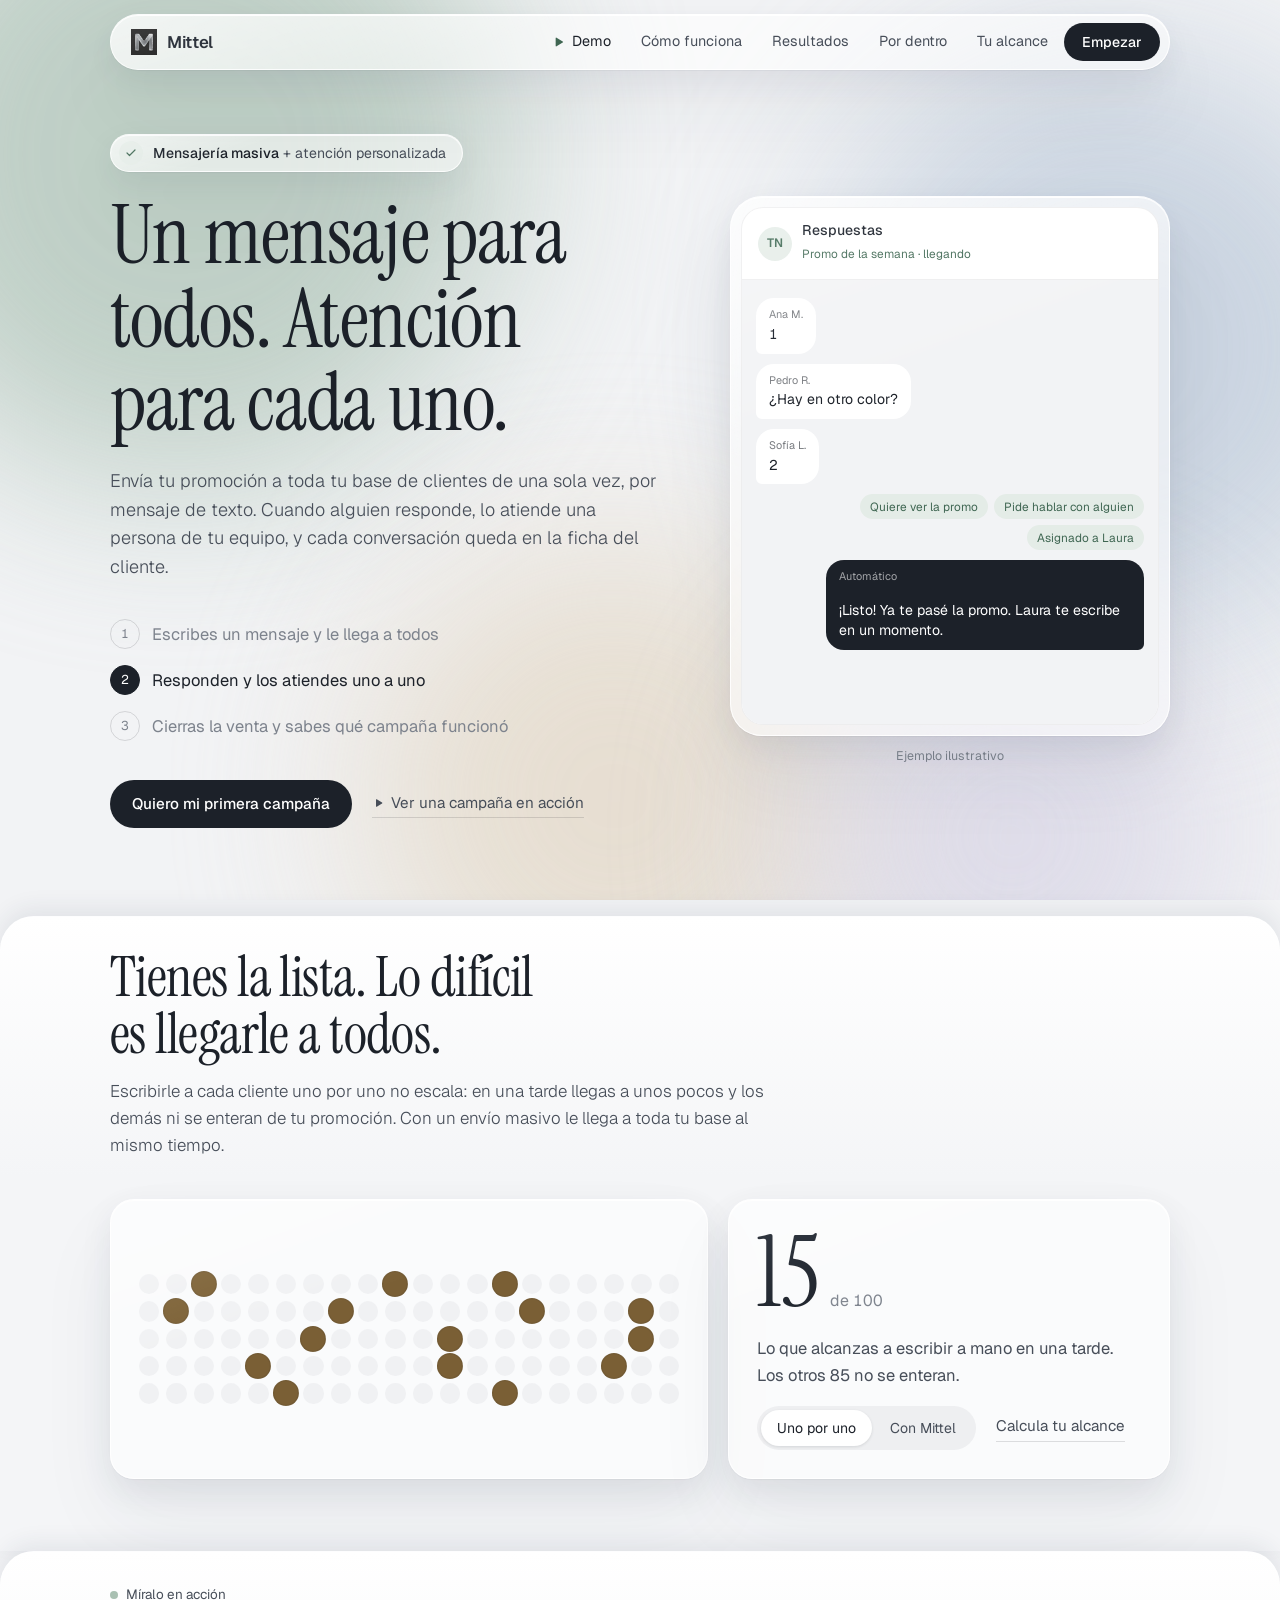
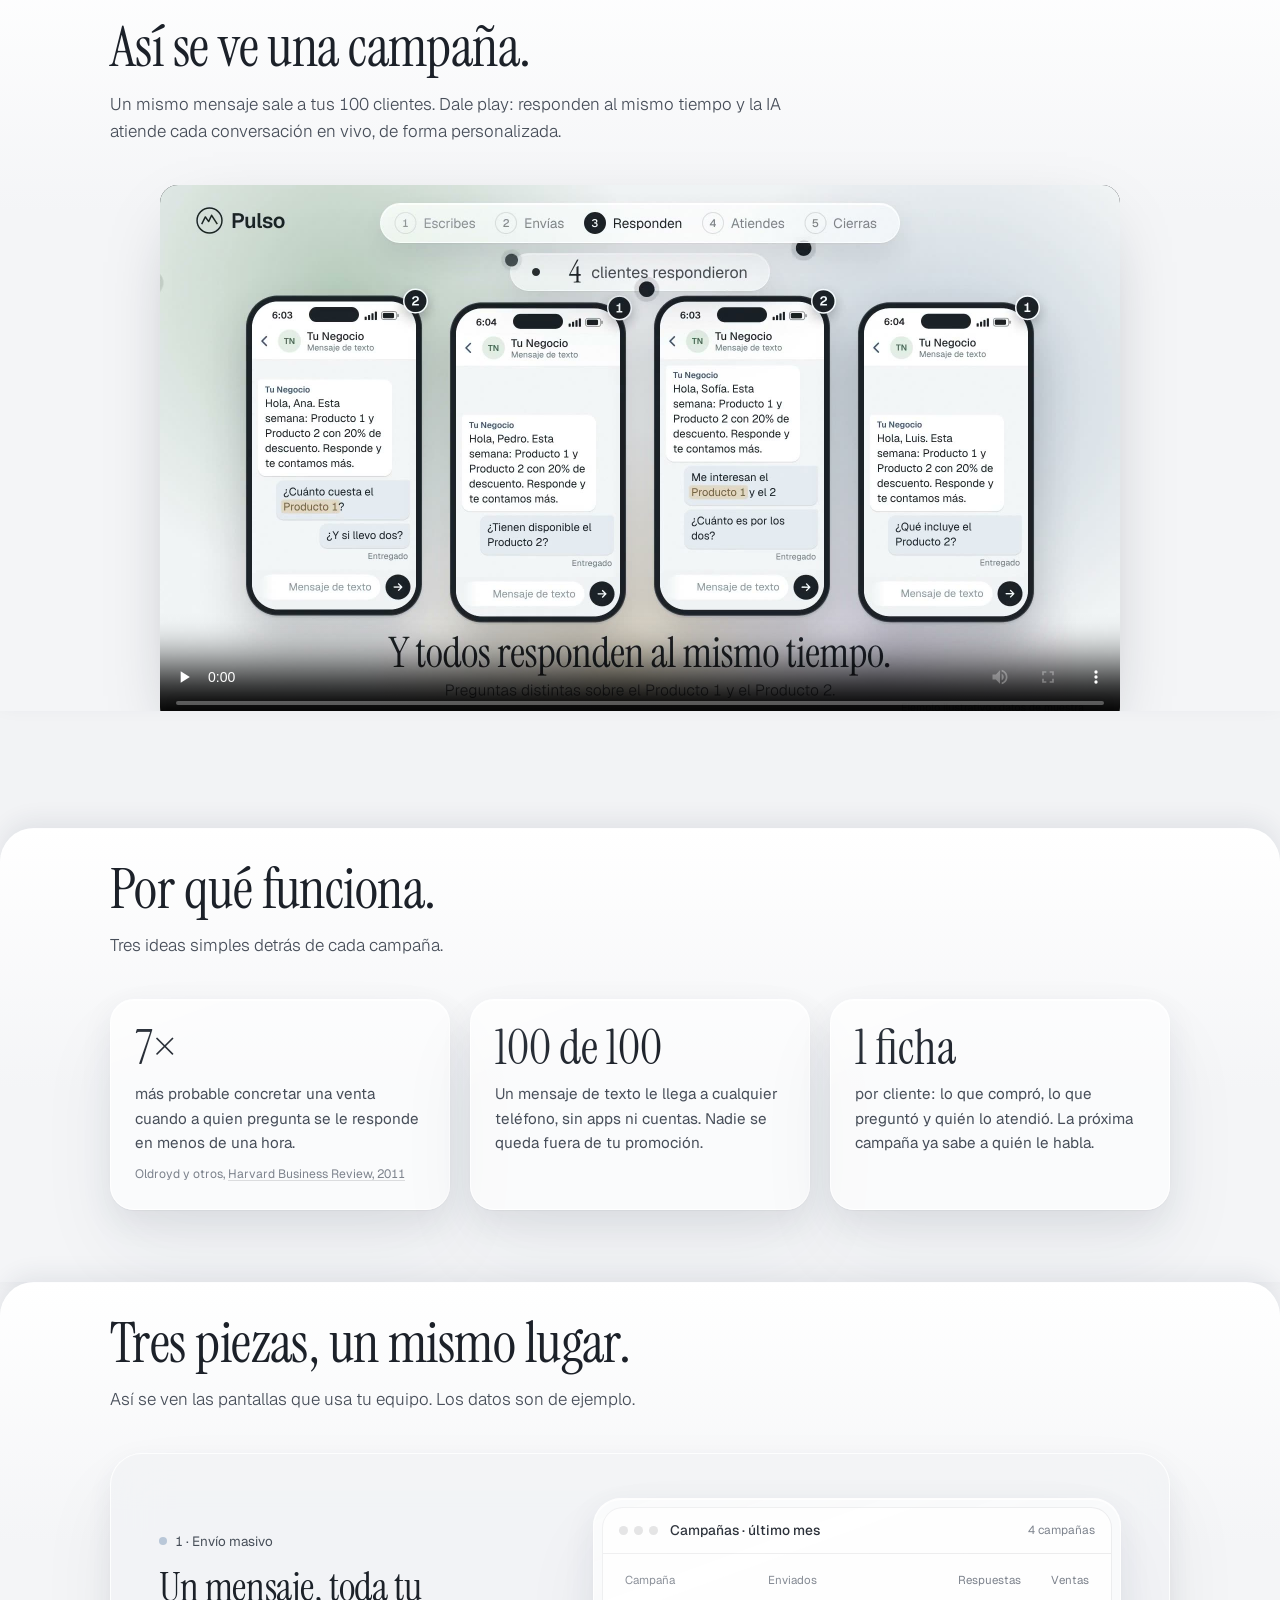
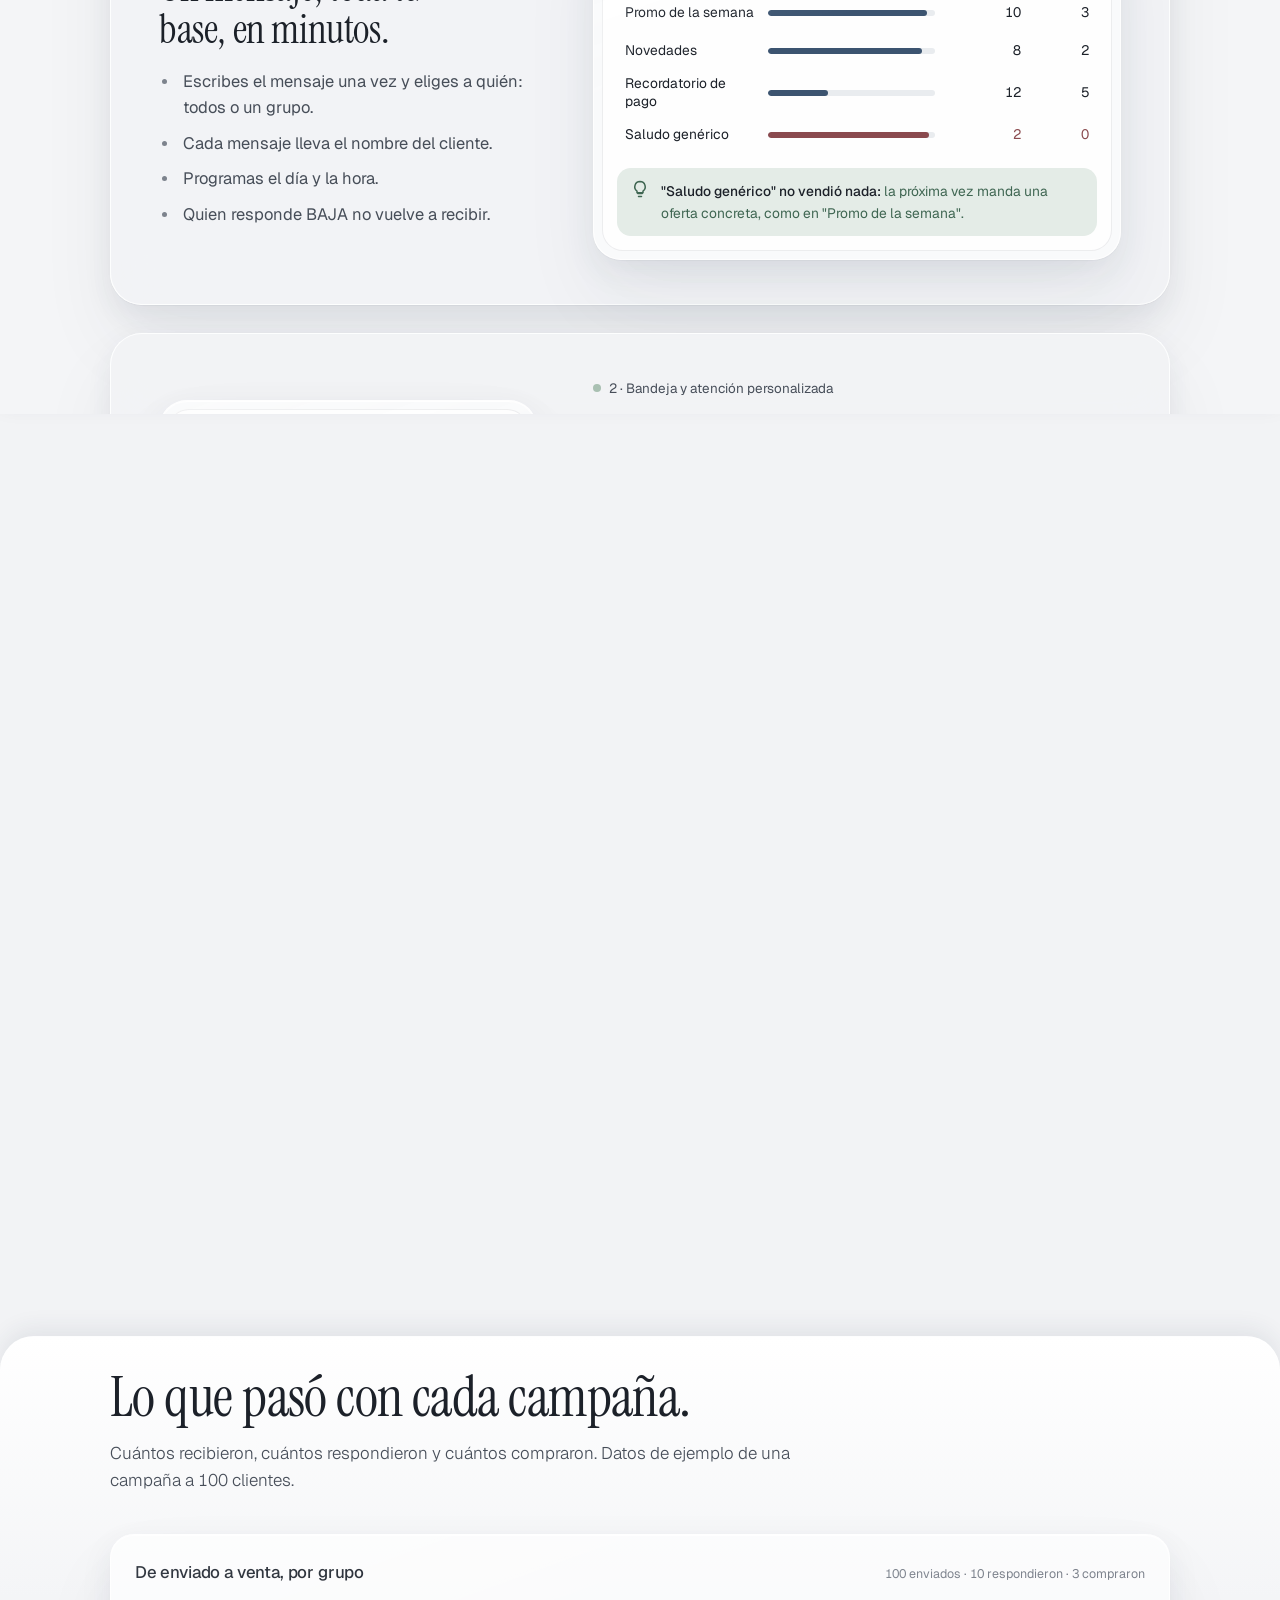
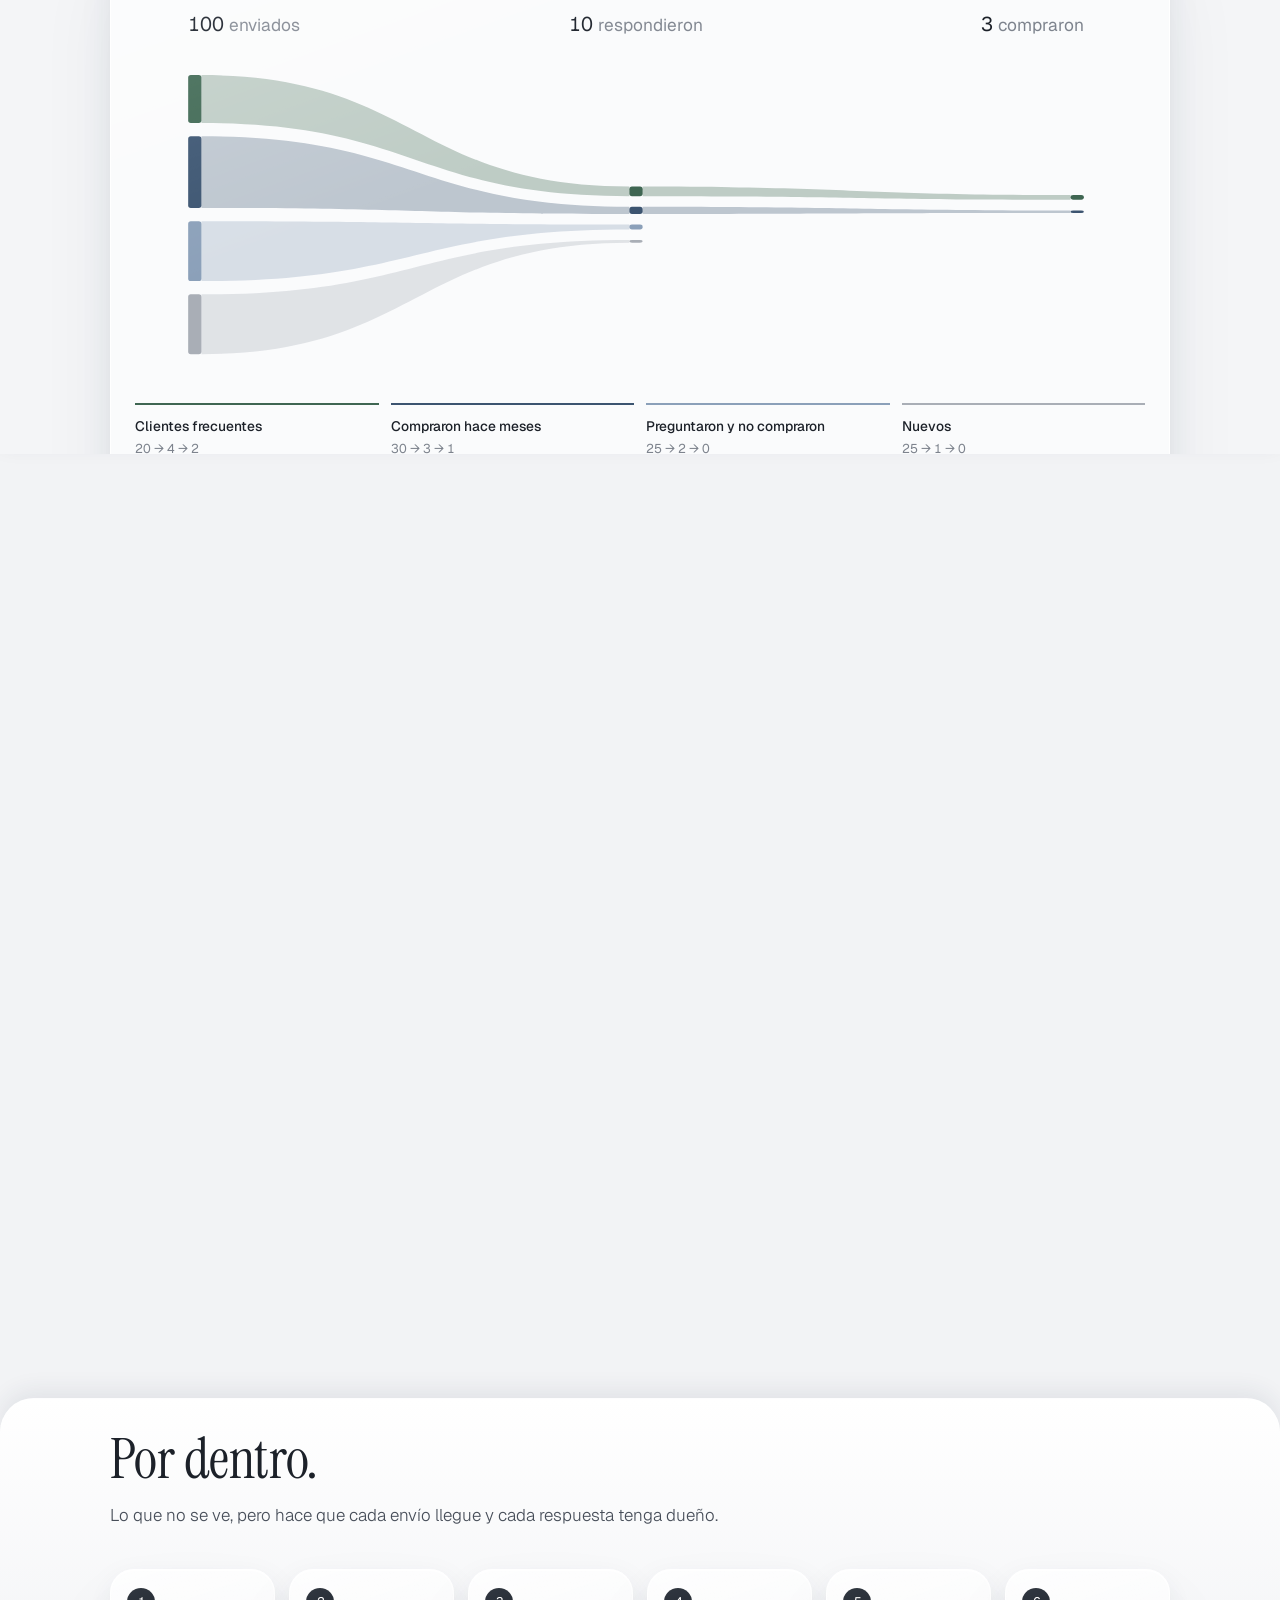
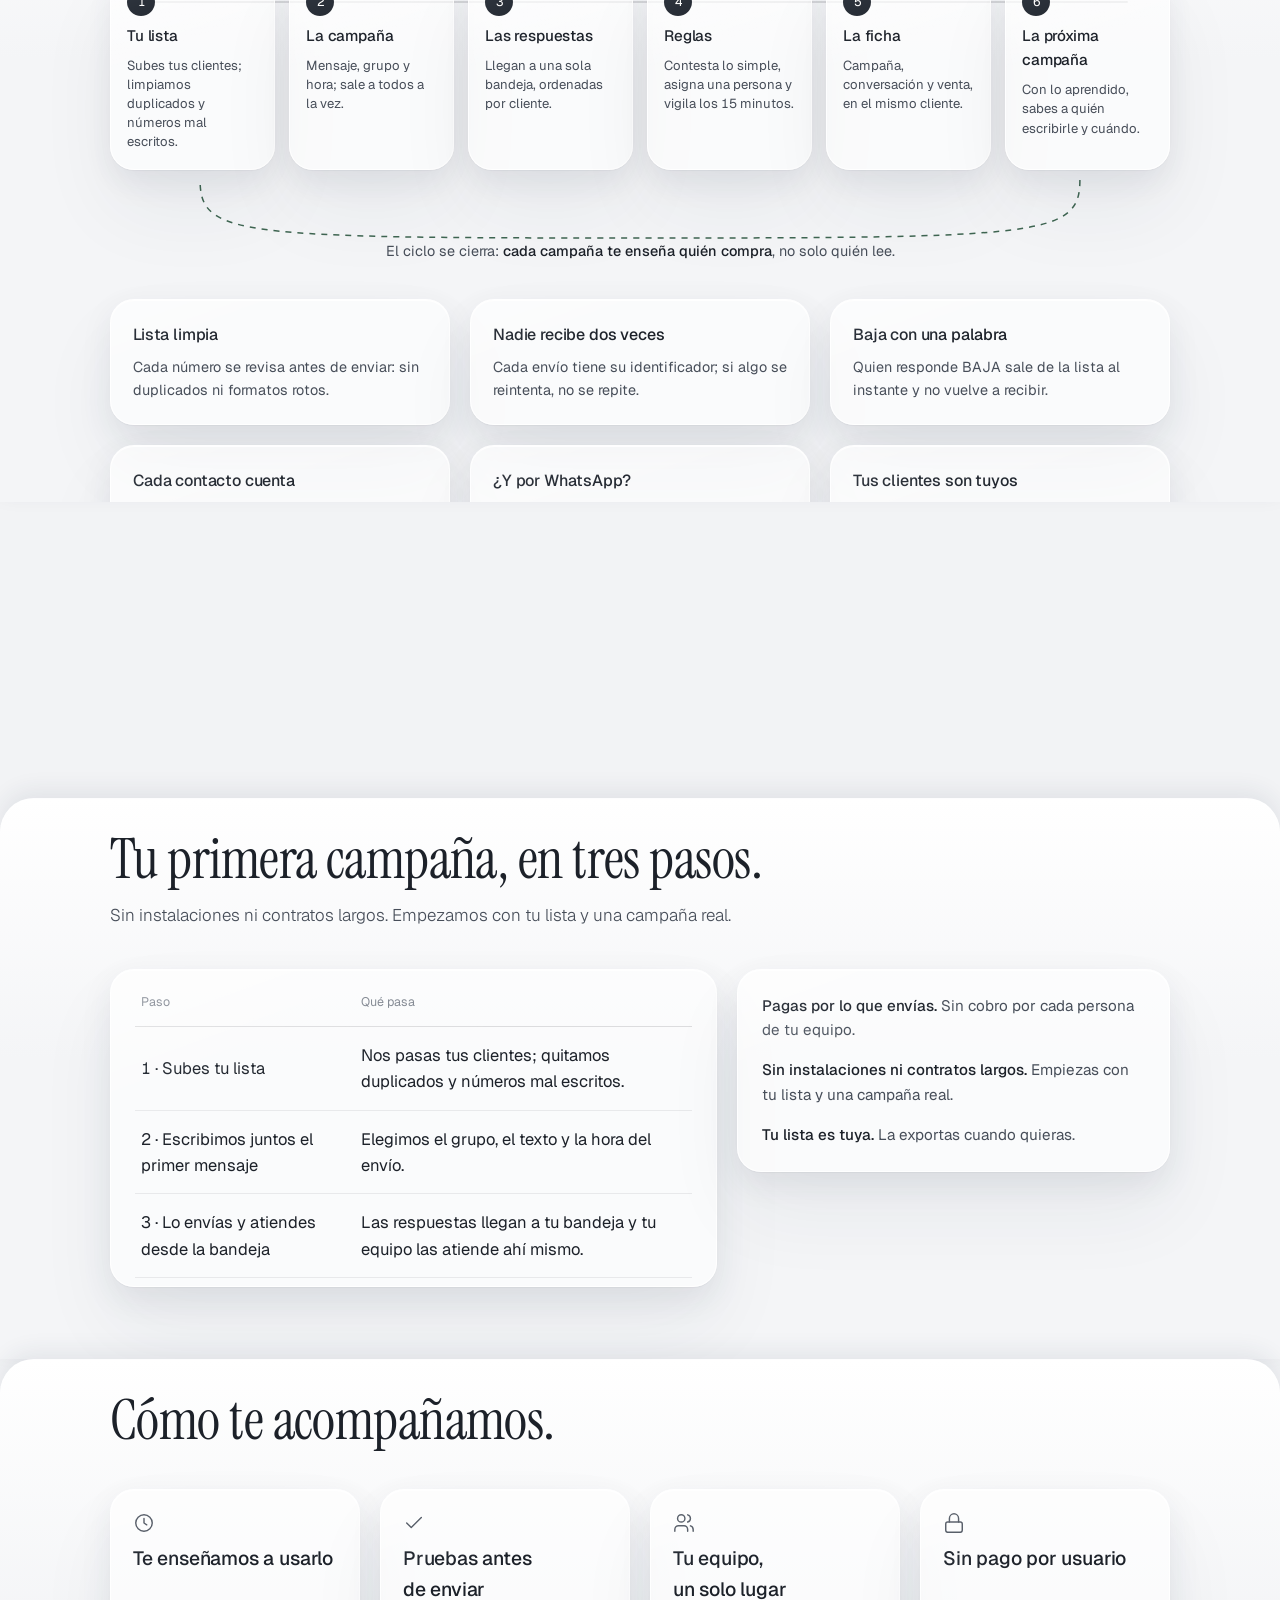
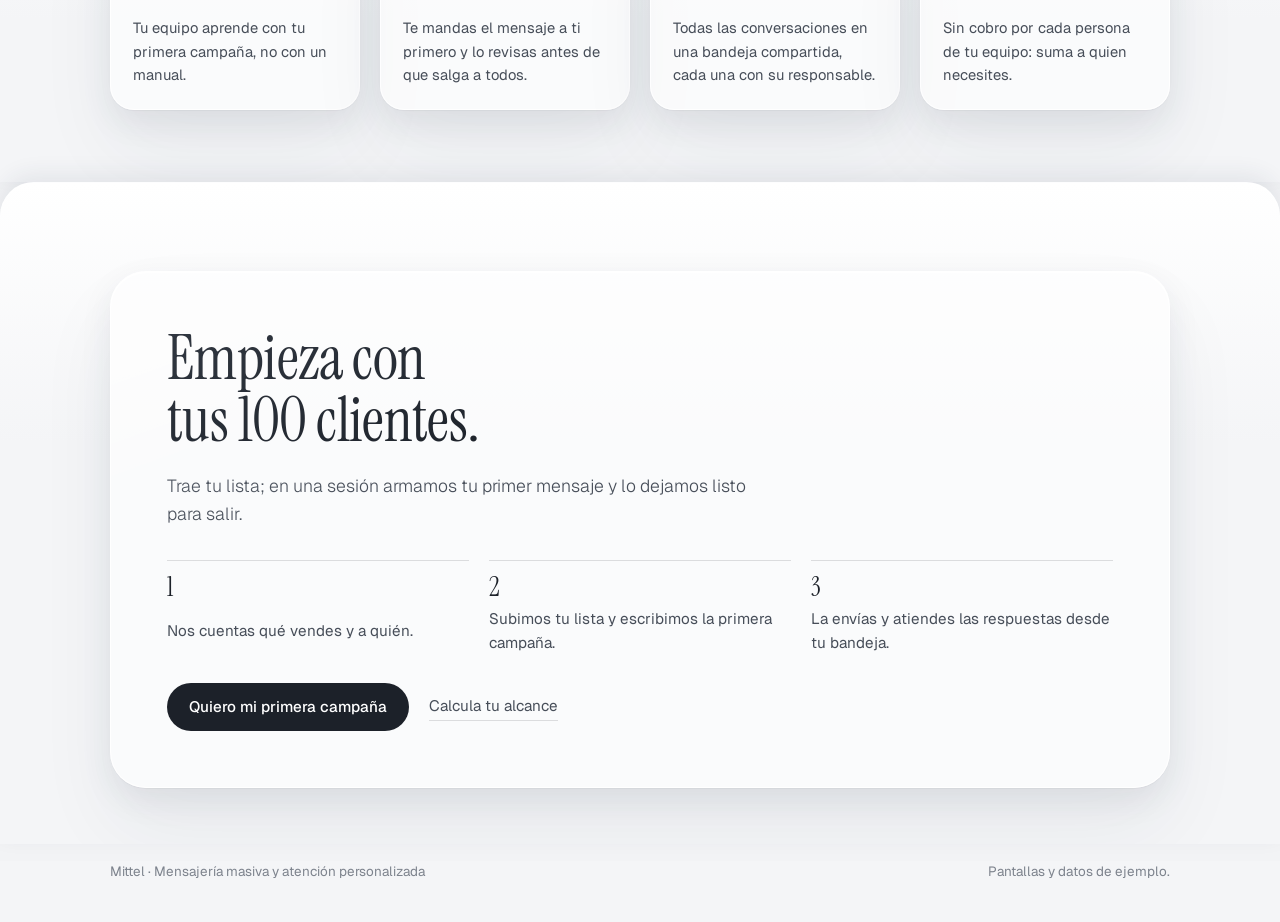
==== commit ecabc980: "Revertir fuentes al diseno original (Geist + Instrument Serif); solo el logo es Mittel" ====
--- a/index.html
+++ b/index.html
@@ -10,10 +10,7 @@
 <title>Mittel · Mensajería masiva y atención personalizada</title>
 <link rel="preconnect" href="https://fonts.googleapis.com">
 <link rel="preconnect" href="https://fonts.gstatic.com" crossorigin>
-<!-- Fuentes sin bloquear el primer pintado: la hoja se pide con prioridad (preload) pero se aplica al llegar (media=print → all); sin JS, carga normal -->
-<link rel="preload" as="style" href="https://fonts.googleapis.com/css2?family=Syne:wght@600;700;800&family=Instrument+Sans:wght@400;500;600&display=swap">
-<link rel="stylesheet" href="https://fonts.googleapis.com/css2?family=Syne:wght@600;700;800&family=Instrument+Sans:wght@400;500;600&display=swap" media="print" onload="this.media='all'">
-<noscript><link rel="stylesheet" href="https://fonts.googleapis.com/css2?family=Syne:wght@600;700;800&family=Instrument+Sans:wght@400;500;600&display=swap"></noscript>
+<link rel="stylesheet" href="https://fonts.googleapis.com/css2?family=Geist:wght@300;400;500;600&family=Instrument+Serif&display=swap">
 <style>
 /*
   Identidad Mittel
@@ -36,8 +33,8 @@
   --glass:rgba(255,255,255,.58);
   --glass-edge:rgba(255,255,255,.85);
   --shadow:0 1px 1px rgba(28,33,41,.04),0 12px 32px rgba(40,52,72,.08),0 40px 80px rgba(40,52,72,.06);
-  --serif:"Syne",sans-serif;
-  --sans:"Instrument Sans",system-ui,sans-serif;
+  --serif:"Instrument Serif","Times New Roman",serif;
+  --sans:"Geist","Helvetica Neue",system-ui,sans-serif;
   --ease:cubic-bezier(.2,.8,.2,1);
 }
 *{box-sizing:border-box}
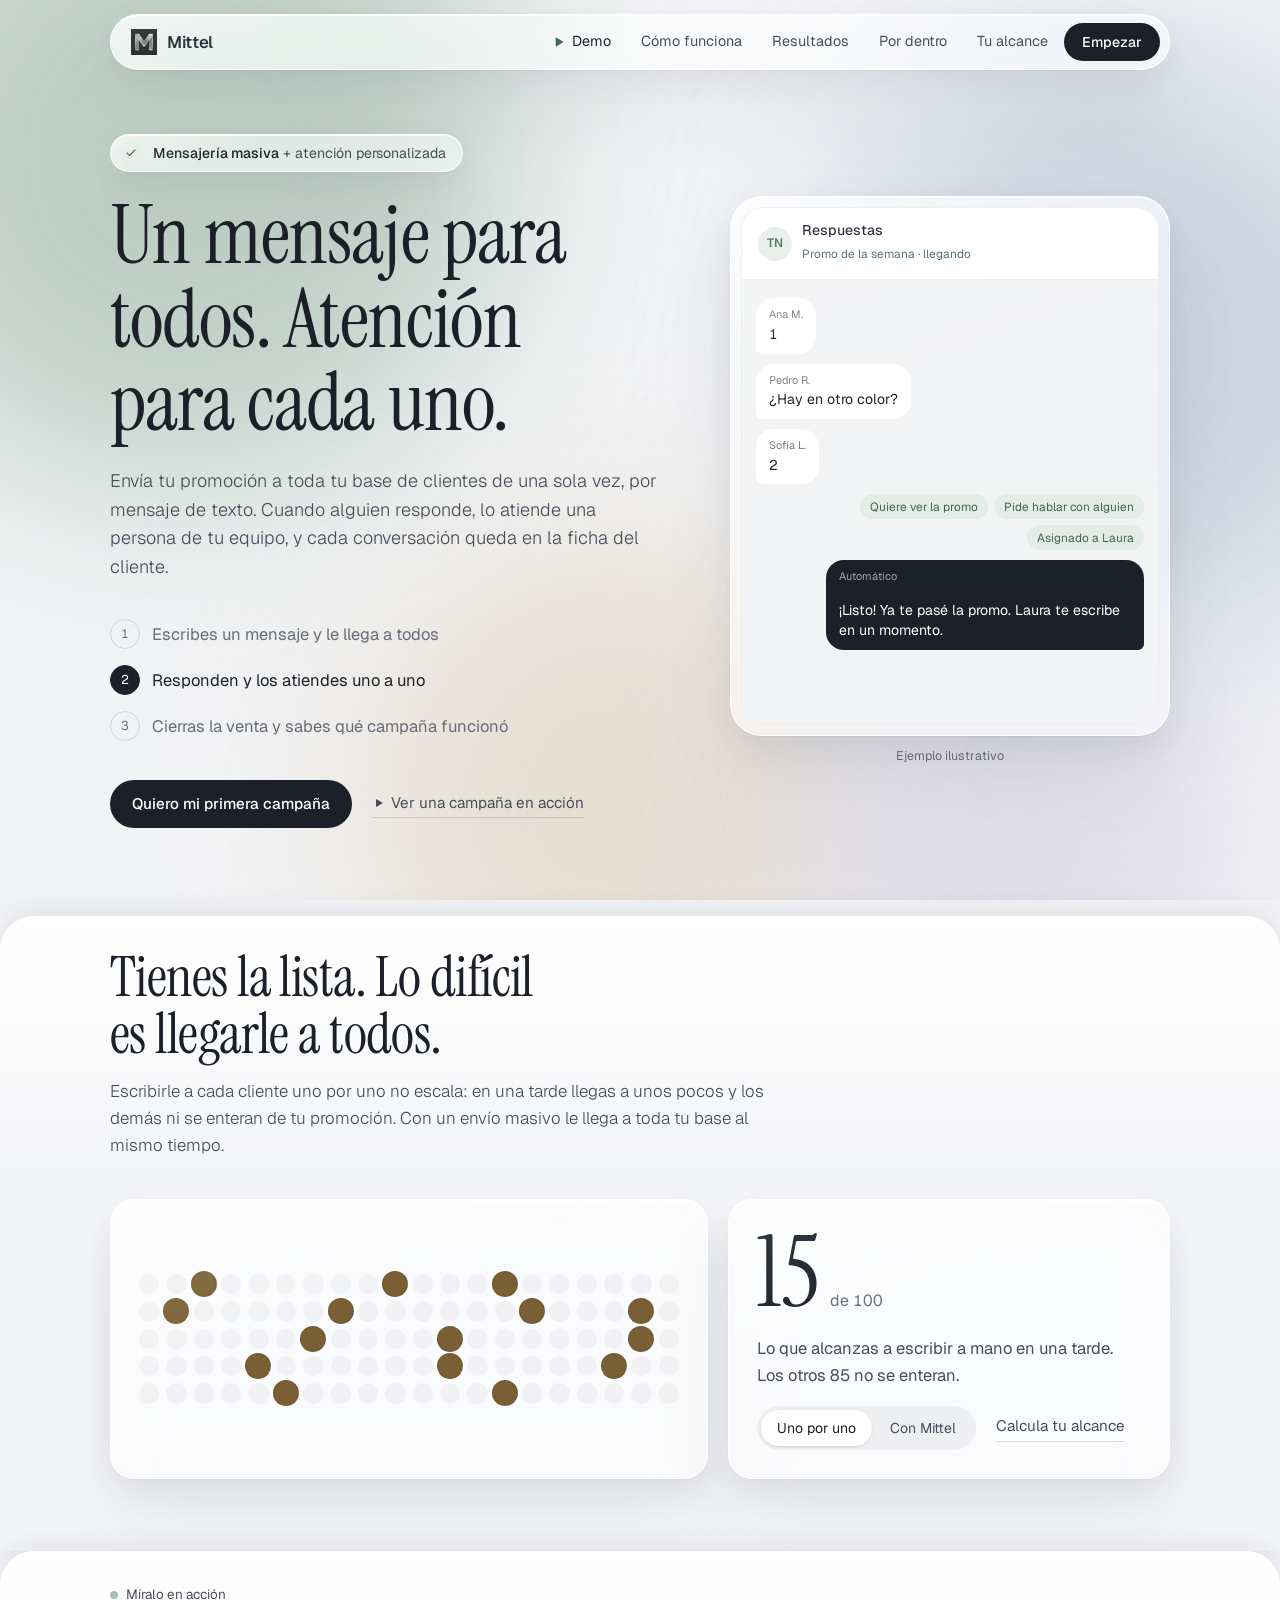
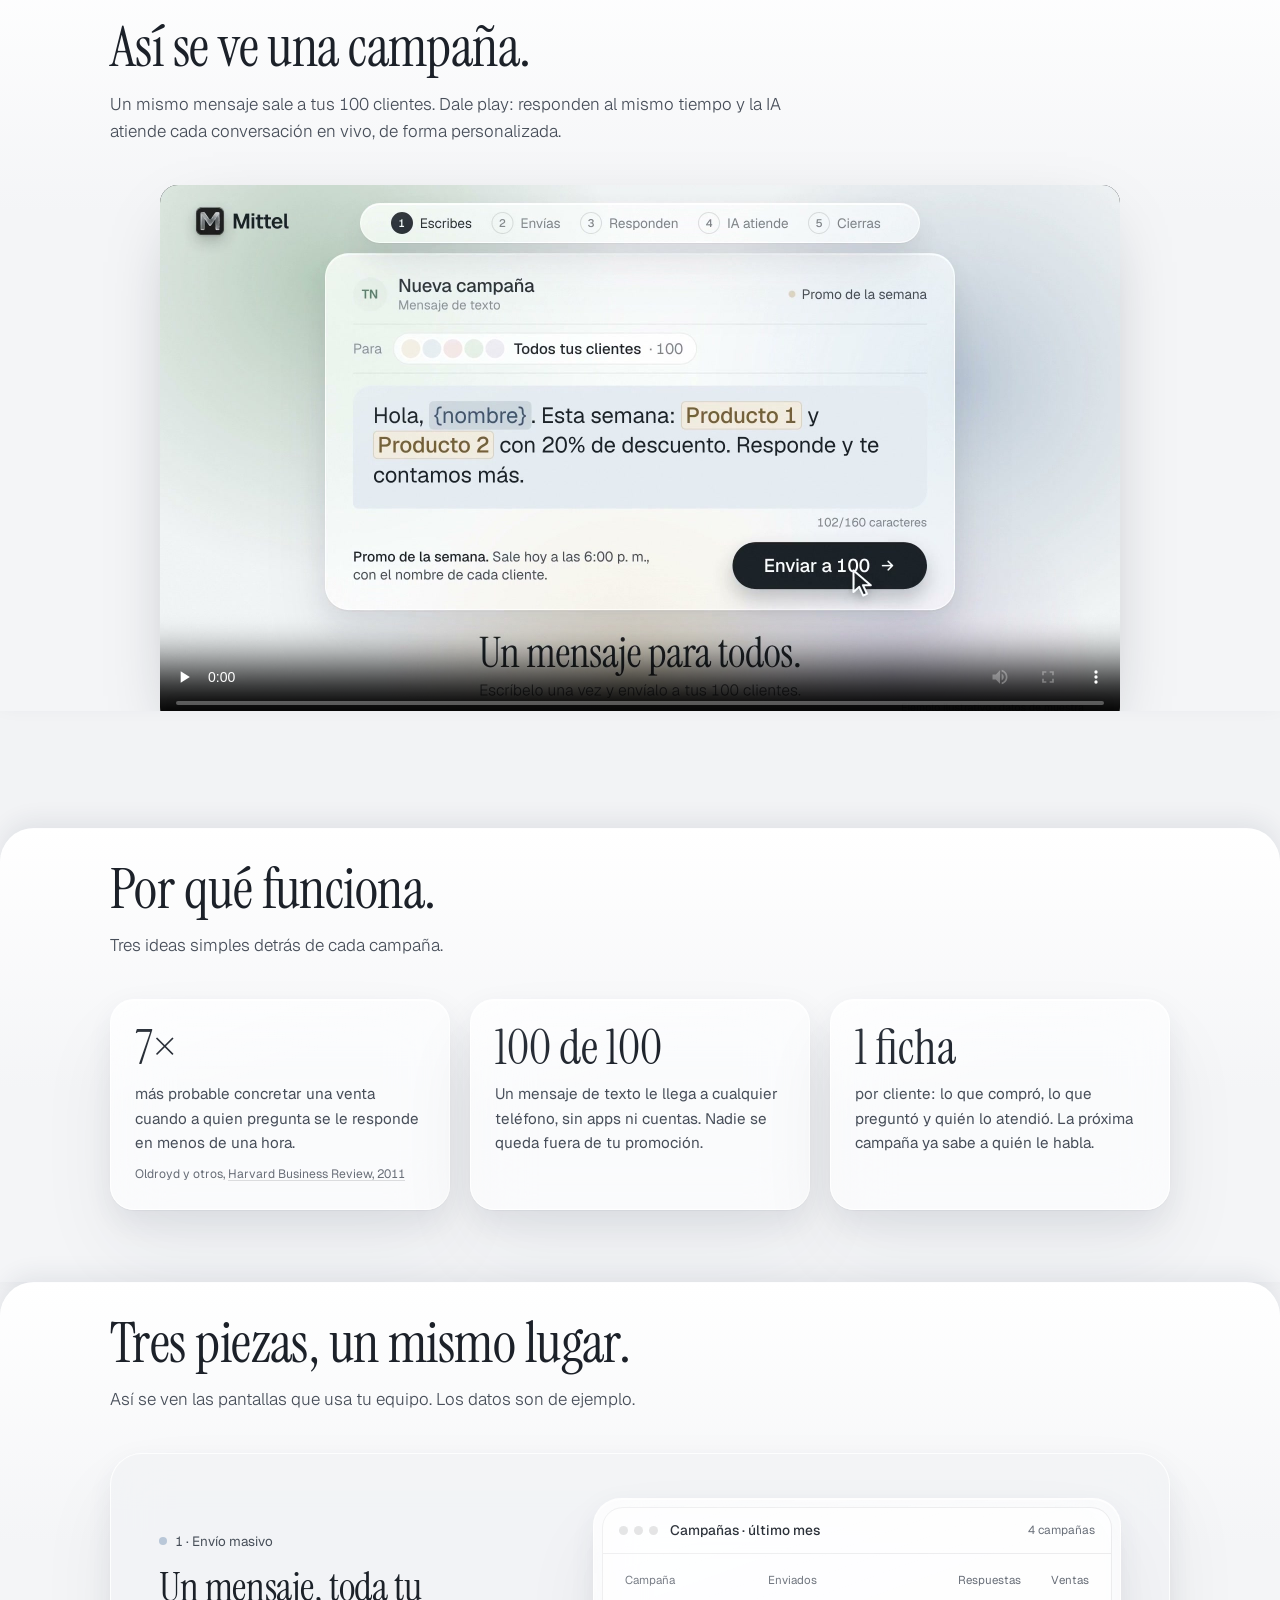
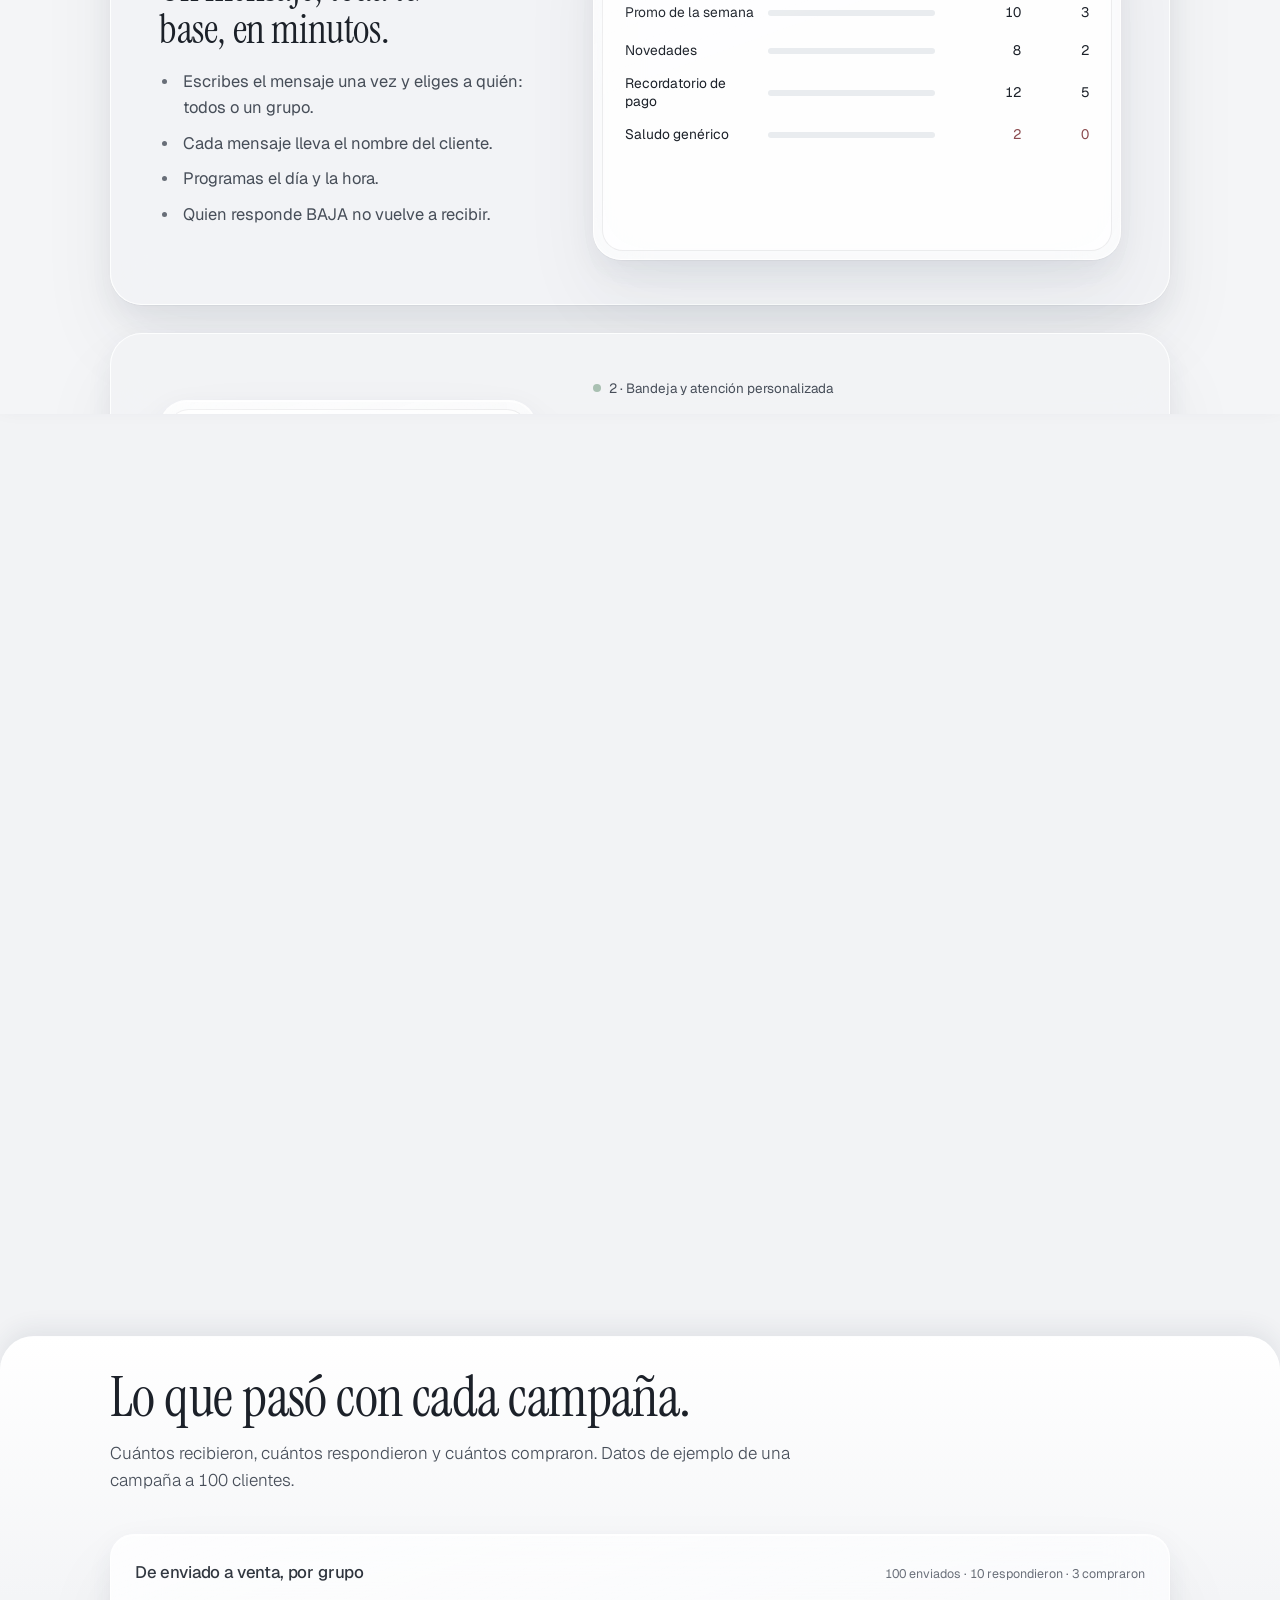
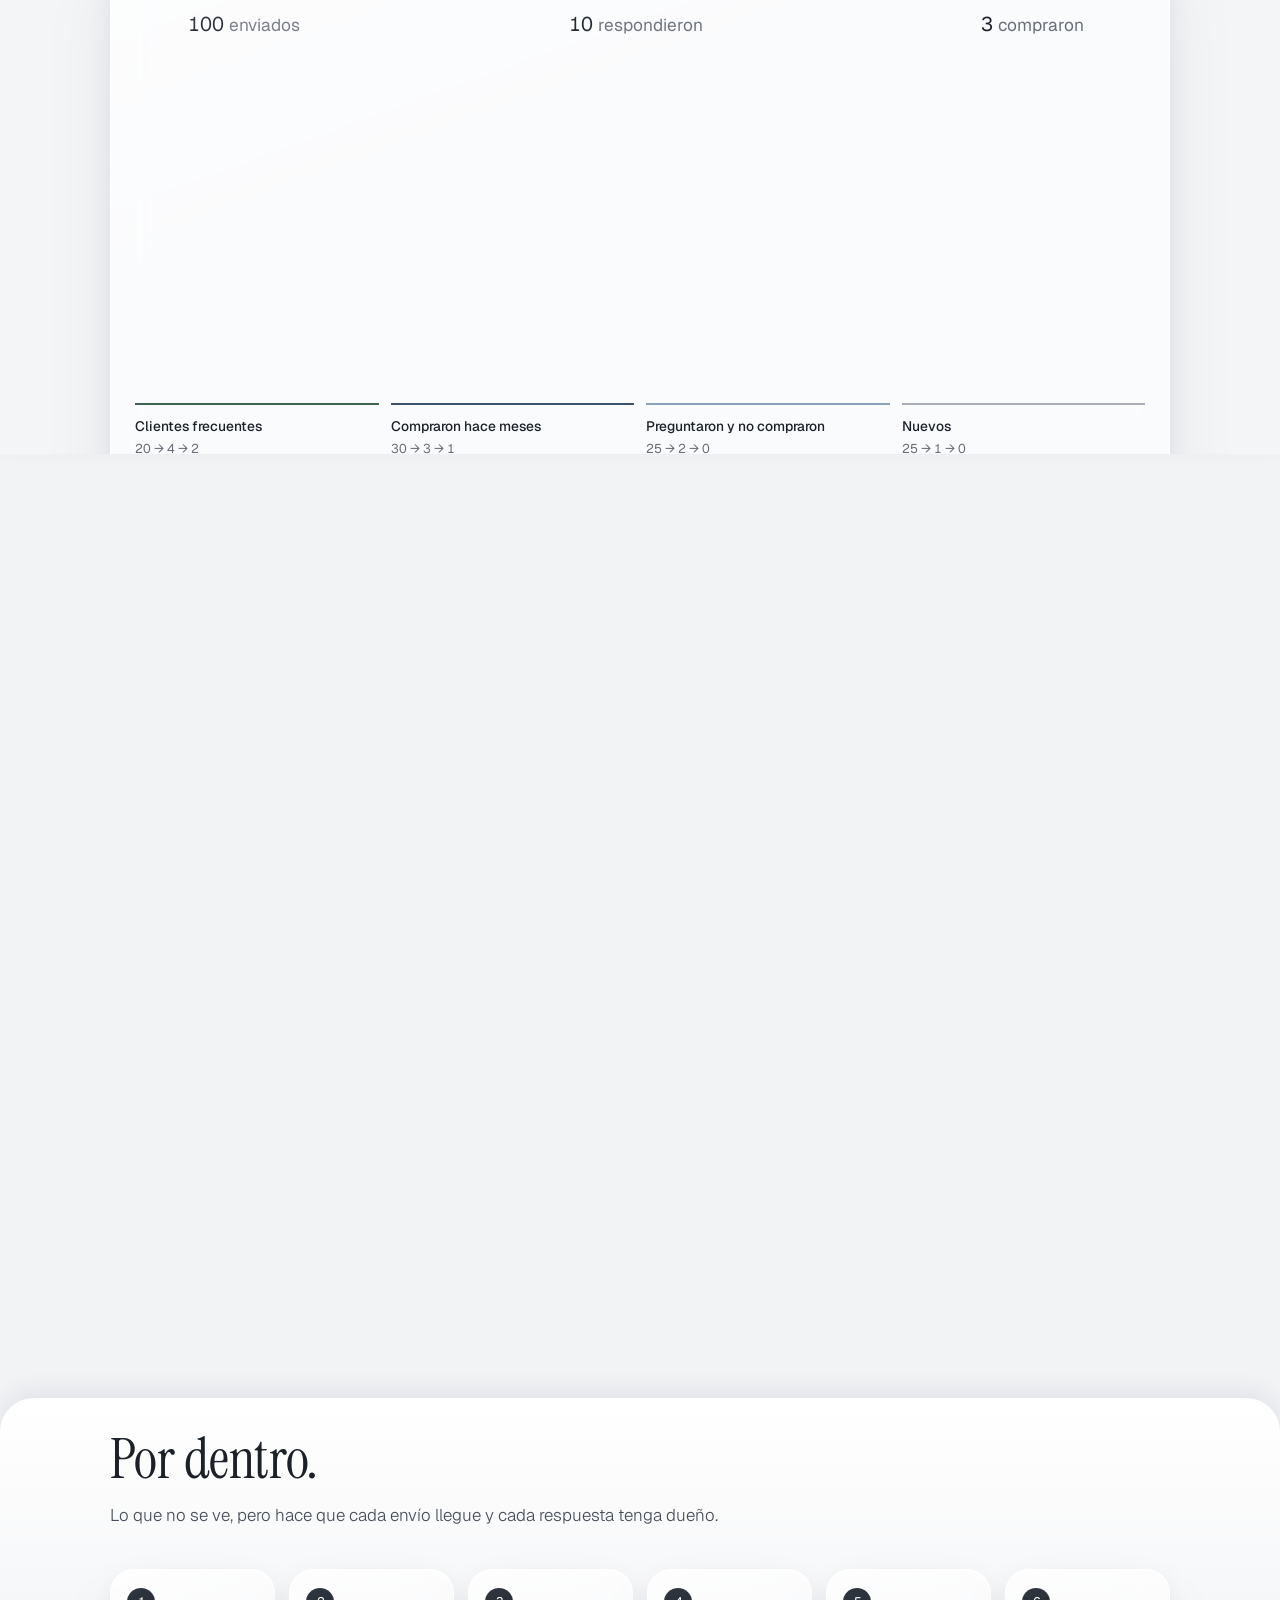
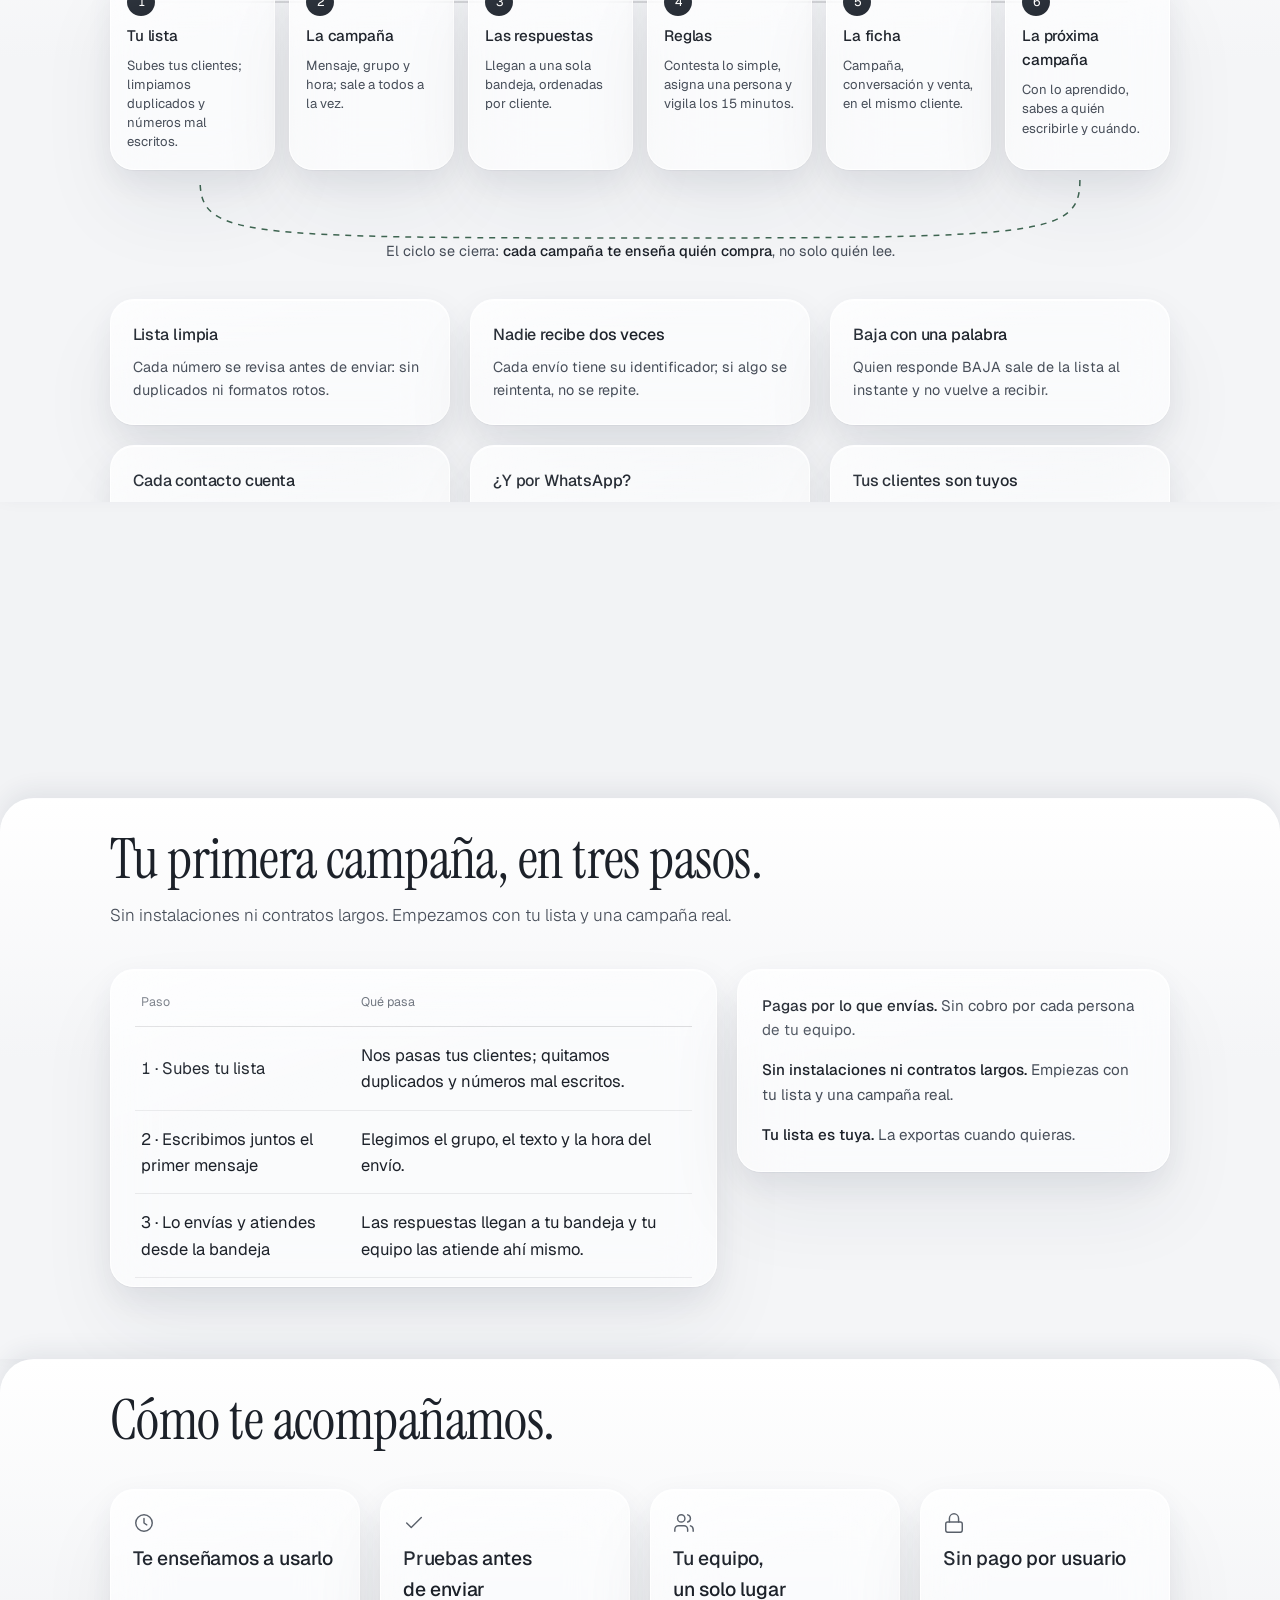
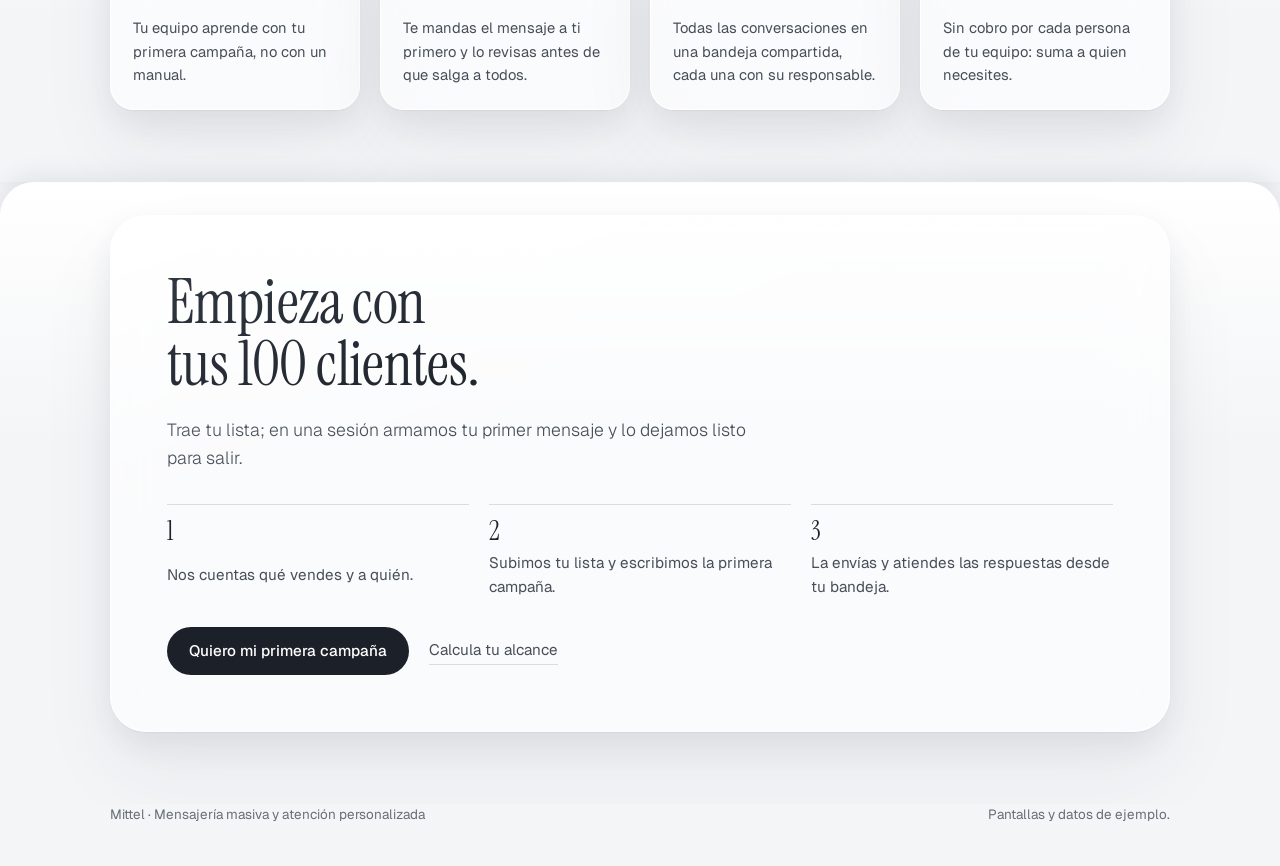
==== commit 51577c1c: "Revisión de la landing: anclas en la baraja, fantasma al final, CSS muerto y accesibilidad - Anclas " ====
--- a/index.html
+++ b/index.html
@@ -7,7 +7,9 @@
 <meta name="theme-color" content="#F2F3F5">
 <meta name="format-detection" content="telephone=no">
 <meta name="robots" content="noindex, nofollow">
+<meta name="description" content="Un mensaje para todos. Atención para cada uno. Envía tu promoción a toda tu base de clientes de una sola vez, por mensaje de texto; cuando alguien responde, lo atiende tu equipo y cada conversación queda en la ficha del cliente.">
 <title>Mittel · Mensajería masiva y atención personalizada</title>
+<link rel="icon" href="assets/mittel-mark.png" type="image/png">
 <link rel="preconnect" href="https://fonts.googleapis.com">
 <link rel="preconnect" href="https://fonts.gstatic.com" crossorigin>
 <link rel="stylesheet" href="https://fonts.googleapis.com/css2?family=Geist:wght@300;400;500;600&family=Instrument+Serif&display=swap">
@@ -23,7 +25,7 @@
 */
 :root{
   --bg:#F2F3F5; --bg2:#E9ECEF; --white:#FFFFFF;
-  --ink:#1C2129; --ink2:#474E59; --ink3:#7D838D; --ink4:#A9AEB6;
+  --ink:#1C2129; --ink2:#474E59; --ink3:#686E78; --ink4:#A9AEB6;
   --line:rgba(28,33,41,.08); --line2:rgba(28,33,41,.14);
   --sage:#A9C0B2; --sage-bg:#E4ECE7; --sage-ink:#3F6652;
   --mist:#B9C7D8; --mist-bg:#E5EBF2; --mist-ink:#3C5470;
@@ -36,6 +38,8 @@
   --serif:"Instrument Serif","Times New Roman",serif;
   --sans:"Geist","Helvetica Neue",system-ui,sans-serif;
   --ease:cubic-bezier(.2,.8,.2,1);
+  /* Margen lateral de la página: lo usan .in y los carruseles del teléfono para quedar alineados */
+  --gut:max(clamp(16px,4vw,40px),env(safe-area-inset-left),env(safe-area-inset-right));
 }
 *{box-sizing:border-box}
 html{scroll-behavior:smooth;-webkit-text-size-adjust:100%;text-size-adjust:100%}
@@ -44,8 +48,9 @@
 h1,h2{font-family:var(--serif);font-weight:400;letter-spacing:-.01em;line-height:1.02;text-wrap:balance}
 h3{font-weight:500;letter-spacing:-.01em;text-wrap:balance}
 a{color:inherit}
-:focus-visible{outline:2px solid var(--mist-ink);outline-offset:3px;border-radius:6px}
-.in{max-width:1140px;margin:0 auto;padding-inline:max(clamp(16px,4vw,40px),env(safe-area-inset-left),env(safe-area-inset-right))}
+:focus-visible{outline:2px solid var(--mist-ink);outline-offset:3px}
+.link:focus-visible,.src-l a:focus-visible{border-radius:6px}
+.in{max-width:1140px;margin:0 auto;padding-inline:var(--gut)}
 button,a{touch-action:manipulation}
 [id]{scroll-margin-top:84px}
 .muted{color:var(--ink2)}
@@ -73,10 +78,10 @@
 .nav{position:sticky;top:14px;z-index:20;margin-top:14px}
 .navbar{display:flex;justify-content:space-between;align-items:center;gap:16px;height:56px;padding:0 9px 0 20px;border-radius:999px}
 .mark{display:flex;align-items:center;gap:10px;font-weight:600;font-size:1.05rem;letter-spacing:-.02em}
-.mark svg{flex:none}
+.mark img{flex:none;display:block}
 .navbar nav{display:flex;gap:2px;align-items:center}
 .navbar nav a:not(.btn){text-decoration:none;font-size:.9rem;color:var(--ink2);height:38px;display:inline-flex;align-items:center;padding:0 14px;border-radius:999px;transition:background .2s}
-.navbar nav a:not(.btn):hover{background:rgba(255,255,255,.75);color:var(--ink)}
+.navbar nav a:not(.btn):hover{background:rgba(28,33,41,.06);color:var(--ink)}
 
 /* Hero */
 .hero{padding:64px 0 88px}
@@ -155,7 +160,7 @@
 .stage[data-step="3"] .src{opacity:1;transform:none}
 
 /* Secciones */
-section.block{padding:72px 0}
+section.block{padding:16px 0 72px}
 .sh{max-width:680px;display:grid;gap:14px;margin-bottom:40px}
 .sh h2{font-size:clamp(2.3rem,4.6vw,3.5rem)}
 .sh p{color:var(--ink2);font-size:1.06rem;font-weight:300}
@@ -200,8 +205,6 @@
 .phase ul{margin:4px 0 0;padding:0;list-style:none;display:grid;gap:9px;color:var(--ink2)}
 .phase li{display:grid;grid-template-columns:16px 1fr;gap:8px}
 .phase li::before{content:"";width:5px;height:5px;border-radius:50%;background:var(--ink3);margin:11px 0 0 3px}
-.price{display:flex;gap:14px;align-items:baseline;font-size:.9rem;color:var(--ink3);padding-top:6px}
-.price b{font-size:1.25rem;font-weight:500;color:var(--ink)}
 
 .ui{padding:8px;border-radius:28px}
 .win{background:rgba(255,255,255,.8);border:1px solid var(--line);border-radius:21px;overflow:hidden;font-size:.86rem}
@@ -340,9 +343,6 @@
 td{padding:15px 6px;border-bottom:1px solid var(--line)}
 tbody tr{transition:background .2s}
 tbody tr:hover{background:rgba(255,255,255,.6)}
-td.n,th.n{text-align:right;white-space:nowrap}
-tr.total td{font-weight:500;border-bottom:0;border-top:1px solid var(--ink)}
-tr.total td.big-n{font-family:var(--serif);font-size:1.7rem;font-weight:400}
 .terms{display:grid;gap:16px;padding:24px}
 .terms p{color:var(--ink2);font-size:.95rem}
 .terms b{color:var(--ink);font-weight:500}
@@ -390,120 +390,7 @@
 footer{padding:0 0 calc(40px + env(safe-area-inset-bottom));font-size:.84rem;color:var(--ink3)}
 footer .in{display:flex;justify-content:space-between;gap:12px;flex-wrap:wrap}
 
-/* Demo: a un lado la conversación de la clienta, al otro tu bandeja */
-.demo{display:grid;grid-template-columns:minmax(0,370px) minmax(0,1fr);grid-template-areas:"phone ctl" "phone panel";grid-template-rows:auto 1fr;gap:24px 56px;align-items:start}
-.dm-ctl{grid-area:ctl;display:grid;gap:14px}
-.dm-ph{grid-area:phone;display:grid;gap:10px;justify-items:center}
-.dm-panel{grid-area:panel}
-.dm-caps{list-style:none;margin:0;padding:0;display:grid;gap:2px}
-.dm-caps button{width:100%;display:grid;grid-template-columns:30px 1fr;gap:12px;align-items:start;text-align:left;font:inherit;color:var(--ink3);background:none;border:0;padding:7px 10px;border-radius:16px;cursor:pointer;transition:background .3s,color .3s}
-.dm-caps button:hover{background:rgba(255,255,255,.45)}
-.dm-caps .n{width:30px;height:30px;border-radius:50%;border:1px solid var(--line2);display:grid;place-items:center;font-size:.8rem;transition:all .4s var(--ease)}
-.dm-caps .tx{display:grid;gap:1px;padding-top:3px}
-.dm-caps b{font-weight:500;font-size:.95rem;line-height:1.3}
-.dm-caps small{font-size:.8rem;line-height:1.35}
-.dm-caps .bar{height:3px;border-radius:2px;background:var(--line);overflow:hidden;margin-top:6px}
-.dm-caps .bar i{display:block;height:100%;width:0;background:var(--ink)}
-.dm-caps button[aria-current="step"]{color:var(--ink2);background:rgba(255,255,255,.62)}
-.dm-caps button[aria-current="step"] b{color:var(--ink)}
-.dm-caps button[aria-current="step"] .n{background:var(--ink);border-color:var(--ink);color:#fff}
-.dm-caps button.done .n{background:var(--sage-bg);border-color:transparent;color:var(--sage-ink)}
-.dm-caps button.done .bar i{width:100%;background:var(--sage-ink)}
-.dm-bar{display:flex;align-items:center;gap:8px}
-.dm-bar button{width:40px;height:40px;flex:none;border-radius:50%;border:0;display:grid;place-items:center;cursor:pointer;background:rgba(28,33,41,.06);color:var(--ink);transition:background .2s,transform .15s}
-.dm-bar button:hover{background:rgba(28,33,41,.12)}
-.dm-bar button:active{transform:scale(.94)}
-.dm-bar .pp{width:48px;height:48px;flex:none;border-radius:50%;display:grid;place-items:center;cursor:pointer;background:var(--ink);color:#fff;transition:background .2s,transform .15s}
-.dm-bar .pp:hover{background:#2C333E}
-.dm-bar .pp:active{transform:scale(.94)}
-.pp span{display:grid}
-.pp .i-pause,.dm-go:checked ~ .demo .pp .i-play{display:none}
-.dm-go:checked ~ .demo .pp .i-pause{display:grid}
-.dm-go{position:fixed;top:0;left:0;width:1px;height:1px;margin:0;opacity:0;pointer-events:none}
-.dm-go:focus-visible ~ .demo .pp{outline:2px solid var(--mist-ink);outline-offset:3px}
-.dm-go:checked ~ .demo .dmv{animation-play-state:running}
-html:not(.js) .js-only{display:none!important}
-html:not(.js) .dm-caps button{cursor:default}
-.vx{display:inline-grid}
-.vx > *{grid-area:1 / 1}
-.dm-now{font-size:.88rem;color:var(--ink2);line-height:1.3;min-width:0}
-.dm-now b{display:block;color:var(--ink);font-weight:500}
-.dm-now .vx{display:grid}
-.dm-hint{font-size:.8rem;color:var(--ink3)}
-
-/* Teléfono */
-.phone{width:100%;max-width:350px;height:660px;padding:9px;border-radius:50px;background:#1C2129;box-shadow:0 2px 2px rgba(28,33,41,.08),0 30px 60px rgba(28,33,41,.2),inset 0 0 0 1.5px rgba(255,255,255,.12)}
-.ph-scr{position:relative;height:100%;border-radius:41px;overflow:hidden;display:flex;flex-direction:column;background:#F4F5F7;font-size:14.5px;line-height:1.38;-webkit-font-smoothing:antialiased}
-.ph-st{position:relative;flex:none;display:flex;justify-content:space-between;align-items:center;height:40px;padding:4px 26px 0 30px;font-size:.8rem;font-weight:600;background:#fff}
-.ph-st::after{content:"";position:absolute;left:50%;top:9px;width:92px;height:26px;margin-left:-46px;border-radius:14px;background:#1C2129}
-.ph-st span:last-child{display:flex;gap:5px;align-items:center}
-.ph-h{flex:none;display:flex;align-items:center;gap:10px;padding:6px 14px 10px 8px;background:#fff;border-bottom:1px solid rgba(28,33,41,.06)}
-.ph-h svg{flex:none;color:var(--mist-ink)}
-.ph-h .av{width:36px;height:36px}
-.ph-h b{display:block;font-size:.95rem;font-weight:500;line-height:1.2}
-.ph-h small{display:grid;font-size:.76rem;color:#667781;height:1.2em}
-.ph-msgs{flex:1;min-height:0;overflow:hidden;padding:10px 10px 8px;display:flex;flex-direction:column;justify-content:flex-end;background:#F4F5F7}
-/* Cada mensaje vive en un contenedor que crece al aparecer; el chat se ancla abajo y lo viejo sale por arriba */
-.cw{flex:none;display:flex;flex-direction:column;overflow:hidden;padding:0 2px 2px}
-.ph-msgs .cw > *{margin-top:5px;animation:none}
-.dm-poster{position:absolute;inset:0;z-index:3;display:grid;place-content:center;justify-items:center;gap:14px;background:rgba(244,245,247,.4);cursor:pointer;transition:opacity .3s}
-.dm-poster span{width:72px;height:72px;border-radius:50%;display:grid;place-items:center;background:var(--ink);color:#fff;box-shadow:0 12px 30px rgba(28,33,41,.25);transition:transform .2s var(--ease)}
-.dm-poster span svg{width:28px;height:28px;margin-left:3px}
-.dm-poster:active span{transform:scale(.94)}
-.dm-poster b{font-weight:500;font-size:.92rem;background:#fff;padding:7px 16px;border-radius:999px;box-shadow:0 1px 3px rgba(28,33,41,.12)}
-.dm-go:checked ~ .demo .dm-poster{opacity:0;pointer-events:none}
-.demo.empezo .dm-poster b{display:none}
-.wm{max-width:84%;padding:6px 9px 6px;border-radius:12px;background:#fff;color:#111B21;box-shadow:0 1px .5px rgba(11,20,26,.13);animation:rise .38s var(--ease) both;overflow-wrap:anywhere}
-.wm.me{align-self:flex-end;background:var(--mist-bg);border-top-right-radius:4px}
-.wm.th{align-self:flex-start;border-top-left-radius:4px}
-.wm .nm{display:block;font-size:.76rem;font-weight:600;color:var(--mist-ink);margin-bottom:1px}
-.wm .nm.hu{color:var(--sand-ink)}
-.wm .tm{float:right;position:relative;top:7px;margin-left:10px;font-size:.68rem;color:#667781;display:inline-flex;gap:3px;align-items:center;line-height:1}
-@keyframes blink{0%,80%,100%{opacity:.3;transform:none}40%{opacity:1;transform:translateY(-2px)}}
-.wa-day{align-self:center;margin:6px 0 4px;padding:4px 11px;border-radius:8px;background:#fff;color:#54656F;font-size:.72rem;box-shadow:0 1px .5px rgba(11,20,26,.1);animation:rise .38s var(--ease) both}
-.wm .ft{display:block;margin-top:6px;font-size:.72rem;color:#667781}
-.ph-in{flex:none;display:flex;gap:8px;align-items:center;padding:7px 9px 16px;background:#F0F2F5}
-.ph-in span{flex:1;height:38px;border-radius:20px;background:#fff;display:flex;align-items:center;padding:0 14px;color:#8696A0;font-size:.88rem}
-.ph-in i{width:38px;height:38px;border-radius:50%;background:var(--ink);display:grid;place-items:center;flex:none}
-
-/* Panel que acompaña la demo */
-.dm-panel .ui-body{gap:16px}
-.live{display:inline-flex;align-items:center;gap:6px}
-.live::before{content:"";width:7px;height:7px;border-radius:50%;background:var(--sage-ink);animation:blink 1.6s infinite}
-.dm-who{display:grid;grid-template-columns:34px minmax(0,1fr) auto;gap:12px;align-items:center}
-.dm-who b.vx{display:grid}
-.dm-av > span{width:34px;height:34px;border-radius:50%;display:grid;place-items:center;font-size:.76rem;font-weight:600;background:var(--sage-bg);color:var(--sage-ink)}
-.dm-av > .nuevo{background:var(--mist-bg);color:var(--mist-ink)}
-.dm-pill{justify-items:end}
-.dm-pill > span{font-size:.72rem;border-radius:999px;padding:2px 9px;background:var(--sage-bg);color:var(--sage-ink);white-space:nowrap}
-.dm-pill > .ai{background:var(--mist-bg);color:var(--mist-ink)}
-.dm-who b{display:block;font-weight:500;line-height:1.25}
-.dm-who small{display:block;font-size:.76rem;color:var(--ink3)}
-.dm-steps{list-style:none;margin:0;padding:0;display:grid;grid-template-columns:repeat(4,minmax(0,1fr));gap:6px;font-size:.72rem;color:var(--ink4)}
-.dm-steps li{border-top:3px solid var(--bg2);padding-top:6px;transition:color .4s,border-color .4s}
-.dm-steps li.on{border-color:var(--sage)}
-.dm-steps li.cur{border-color:var(--sage-ink);color:var(--ink);font-weight:500}
-.dm-f{margin:0;display:grid;grid-template-columns:repeat(3,minmax(0,1fr));gap:6px}
-.dm-f div{background:var(--bg);border-radius:12px;padding:8px 10px;min-width:0}
-.dm-f dt{font-size:.7rem;color:var(--ink3)}
-.dm-f dd{margin:0;display:grid;font-size:.86rem;font-weight:500;line-height:1.3;color:var(--ink)}
-.dm-f dd .no{color:var(--ink4);font-weight:400}
-.dm-avisos{display:flex;flex-direction:column}
-.dm-avisos .cw > *{margin-bottom:8px}
-.cw .alert{opacity:1;transform:none}
-.dm-wait{display:flex;justify-content:space-between;align-items:center;gap:10px;background:var(--sand-bg);color:var(--sand-ink);border-radius:12px;padding:9px 12px;font-size:.82rem}
-.dm-wait b{font-weight:600;font-size:.95rem;color:var(--ink)}
-.dm-log{list-style:none;margin:0;padding:12px 0 0;border-top:1px solid var(--line);height:104px;overflow:hidden;-webkit-mask-image:linear-gradient(#000 62%,transparent);mask-image:linear-gradient(#000 62%,transparent)}
-.dm-log .ln{display:grid;grid-template-columns:62px 1fr;gap:10px;margin-bottom:7px;font-size:.8rem;color:var(--ink2);line-height:1.4}
-.dm-log .ln span{color:var(--ink3);font-size:.72rem;padding-top:1px}
-.dm-note{font-size:.84rem;color:var(--ink3)}
-.dm-down{display:none}
-.dm-tick{display:none;margin:0;min-height:64px;padding:8px 12px;border-radius:14px;background:rgba(255,255,255,.72);border:1px solid var(--glass-edge);font-size:.8rem;line-height:1.35;color:var(--ink2)}
-.dm-tick b{display:flex;font-size:.7rem;font-weight:500;color:var(--sage-ink);margin-bottom:1px}
-.dm-tick .vx{display:grid}
-.no-anim,.no-anim *{animation:none!important}
-
-/* Sin JavaScript (vista previa del iPhone, visor HTML de Android): todo queda visible y el hero se anima solo con CSS */
+/* Sin JavaScript (vista previa del teléfono, visor HTML de Android): todo queda visible y el hero se anima solo con CSS */
 .nojs{display:none}
 html:not(.js) .nojs{display:block}
 html:not(.js) .seg,html:not(.js) [data-open-calc]{display:none!important}
@@ -558,6 +445,10 @@
   .phase + .phase{border-top:1px solid var(--glass-edge)}
   .phase:nth-of-type(2){top:112px}
   .phase:nth-of-type(3){top:128px;margin-bottom:0}
+  /* Dentro de la baraja, las piezas se apilan contra el borde de su ficha, no contra la barra */
+  html.stk-drive .phase{top:28px}
+  html.stk-drive .phase:nth-of-type(2){top:42px}
+  html.stk-drive .phase:nth-of-type(3){top:56px}
 }
 @media (max-width:1000px){
   .hero-grid,.problem,.phase,.money,.calc{grid-template-columns:1fr}
@@ -568,34 +459,19 @@
   .flow{grid-template-columns:repeat(3,minmax(0,1fr))}
   .track{display:none}
   .navbar nav a:not(.btn):not(.nav-demo){display:none}
-  /* Demo: los capítulos pasan a ser barras de historia arriba del teléfono */
-  .demo{grid-template-columns:minmax(0,1fr);grid-template-areas:"ctl" "phone" "panel";grid-template-rows:none;gap:14px}
-  .dm-ctl{max-width:520px;width:100%;margin-inline:auto;gap:10px}
-  .dm-panel{max-width:520px;width:100%;margin-inline:auto}
-  .dm-caps{grid-template-columns:repeat(5,minmax(0,1fr));gap:5px}
-  .dm-caps button{display:block;padding:12px 0;border-radius:0;background:none!important}
-  .dm-caps .n,.dm-caps .tx b,.dm-caps .tx small{display:none}
-  .dm-caps .tx{padding:0}
-  .dm-caps .bar{margin:0;height:4px}
-  .dm-caps button[aria-current="step"] .bar{background:var(--line2)}
-  .dm-hint{display:none}
-  .dm-down{display:inline}
-  .dm-tick{display:block}
 }
-@media (min-width:1001px){ .dm-now{display:none} }
 @media (max-width:640px){
   body{font-size:16px}
-  section.block{padding:56px 0}
+  section.block{padding:16px 0 56px}
   .sh{margin-bottom:28px}
   .next{grid-template-columns:1fr}
   /* En el teléfono, las fichas se deslizan de lado en vez de apilarse una debajo de otra */
-  .facts,.how,.expert{grid-template-columns:none;grid-auto-flow:column;grid-auto-columns:84%;gap:12px;overflow-x:auto;scroll-snap-type:x mandatory;margin-inline:-16px;padding:4px 16px 28px;scroll-padding-inline:16px;scrollbar-width:none}
+  .facts,.how,.expert{grid-template-columns:none;grid-auto-flow:column;grid-auto-columns:84%;gap:12px;overflow-x:auto;scroll-snap-type:x mandatory;margin-inline:calc(-1 * var(--gut));padding:4px var(--gut) 28px;scroll-padding-inline:var(--gut);scrollbar-width:none}
   .facts::-webkit-scrollbar,.how::-webkit-scrollbar,.expert::-webkit-scrollbar{display:none}
   .facts > *,.how > *,.expert > *{scroll-snap-align:start}
   .expert{margin-top:28px}
   .swipe{display:flex;align-items:center;gap:6px;font-size:.78rem;color:var(--ink3);margin:-14px 0 0}
   .flow{grid-template-columns:1fr 1fr}
-  .stage{height:520px}
   .camp{grid-template-columns:1.5fr 1fr .8fr}
   .camp > :nth-child(3){display:none}
   .dots{gap:4px}
@@ -622,14 +498,10 @@
   .stage-wrap{order:1;margin-top:26px;max-width:none}
   .journey{order:2;margin-top:18px}
   .actions{order:3;margin-top:24px}
-  .stage{height:490px}
-  .board{grid-template-rows:auto auto auto auto;align-content:start}
-  .board .lane{min-height:132px}
-  /* Demo */
-  .phone{height:min(620px,max(440px,calc(100svh - 262px)));border-radius:46px;padding:8px}
-  .ph-scr{border-radius:38px;font-size:14px}
-  .dm-f{grid-template-columns:1fr 1fr}
-  .dm-log{min-height:0}
+  /* El escenario mide lo que pide la escena más alta (el chat, 447px); el tablero conserva su resumen abajo, como en escritorio */
+  .stage{height:470px}
+  /* En la baraja de fichas cada tarjeta va sola: el alto mínimo del título (para alinear columnas) sobra */
+  .how h3{min-height:0}
   /* Menos desenfoque en el teléfono: se ve igual y gasta mucho menos batería */
   .aura i{filter:blur(56px);opacity:.6;animation-duration:60s}
   .glass{-webkit-backdrop-filter:blur(16px) saturate(160%);backdrop-filter:blur(16px) saturate(160%)}
@@ -645,7 +517,6 @@
 /* En pantallas táctiles, sin saltos al pasar el dedo */
 @media (hover:none){
   .btn:hover{transform:none}
-  .dm-caps button:hover{background:none}
 }
 @media (prefers-reduced-motion:reduce){
   *,*::before,*::after{animation-duration:.01ms!important;animation-delay:0s!important;animation-iteration-count:1!important;transition-duration:.01ms!important;transition-delay:0s!important}
@@ -655,11 +526,7 @@
 @media print{
   @page{margin:14mm}
   body{background:#fff;font-size:12px}
-  .aura,.nav,.actions,.legend-a,.dlg,.swipe,.track,.loop,.dm-ctl,.dm-down,.dm-link,.dm-poster{display:none!important}
-  .demo{grid-template-columns:300px 1fr;grid-template-areas:"phone panel"}
-  .phone{height:600px;box-shadow:none}
-  .dm-ph,.dm-panel{break-inside:avoid}
-  .dm-f{grid-template-columns:1fr 1fr}
+  .aura,.nav,.actions,.legend-a,.dlg,.swipe,.track,.loop,.dm-link{display:none!important}
   .phase{position:static!important}
   .glass{background:#fff!important;backdrop-filter:none!important;-webkit-backdrop-filter:none!important;box-shadow:none!important;border:1px solid var(--line2)!important}
   .glass::after{display:none}
@@ -693,6 +560,13 @@
      scroll de la pagina (ver inner() abajo) y la siguiente ficha solo la cubre cuando ya se leyo entera.
      Sin JS o con el efecto apagado, la ficha vuelve a desplazarse por dentro (overflow-y:auto de arriba). */
   html.stk-drive .stk > section:not(.hero){overflow-y:hidden}
+  /* La ficha de cierre entra con el mismo margen superior que las demás */
+  .stk > section.close{padding-top:32px}
+  /* Una ancla aterriza justo donde la ficha se pega arriba (el JS hace lo mismo con scroll suave) */
+  .stk > section{scroll-margin-top:calc(96px + var(--i,0)*14px)}
+  .stk > section:focus{outline:none}
+  /* Espaciador tras cada ficha: el sobrante que recorre el scroll de la página (lo mide el JS) */
+  .stk-gap{height:0;overflow-anchor:none}
 }
 @media screen and (prefers-reduced-motion:no-preference) and (min-width:1001px){
   .stk > section:not(.hero){border-radius:34px 34px 0 0}
@@ -701,7 +575,7 @@
 
 
 
-/* ===== Baraja con GSAP, hero fijo que se desvanece, boton flotante y conversacion inmersiva ===== */
+/* ===== Baraja con GSAP y hero fijo que se desvanece ===== */
 @supports (position:sticky){
 @media screen and (prefers-reduced-motion:no-preference){
   /* Hero: queda fijo y el JS lo desvanece al deslizar. --hero-top lo calcula el JS
@@ -716,72 +590,10 @@
 }
 /* El JS lo pone un instante para medir las posiciones naturales de las tarjetas */
 html.stk-flat .stk{position:relative!important;top:auto!important}
-  html.scrolling .glass{backdrop-filter:none!important;-webkit-backdrop-filter:none!important}
-  html.scrolling .aura i{animation-play-state:paused}
-
-/* Boton flotante de la demo */
-.wa-fab{position:fixed;left:max(14px,env(safe-area-inset-left));bottom:max(16px,calc(env(safe-area-inset-bottom) + 8px));z-index:60;display:flex;align-items:center;margin:0;padding:0;border:0;background:none;font:inherit;color:inherit;cursor:pointer;visibility:hidden;transform:scale(0);transform-origin:29px 50%;-webkit-tap-highlight-color:transparent}
-.wa-fab.is-on{visibility:visible;transform:none}
-.fx-css .wa-fab{transition:transform .45s cubic-bezier(.34,1.56,.64,1),visibility 0s linear .45s}
-.fx-css .wa-fab.is-on{transition:transform .45s cubic-bezier(.34,1.56,.64,1),visibility 0s}
-.wa-fab__ic{position:relative;isolation:isolate;flex:none;width:58px;height:58px;border-radius:50%;display:grid;place-items:center;background:var(--ink);box-shadow:0 8px 22px rgba(28,33,41,.3),0 2px 6px rgba(28,33,41,.18);transition:background .2s}
-.wa-fab:hover .wa-fab__ic{background:#2C333E}
-.wa-fab:focus-visible{outline:2px solid var(--mist-ink);outline-offset:4px;border-radius:999px}
-.wa-fab__ic svg{display:block;width:30px;height:30px}
-.wa-fab__ic::before{content:"";position:absolute;inset:0;border-radius:50%;background:var(--mist-ink);z-index:-1;animation:wa-pulse 2.8s cubic-bezier(.2,.6,.3,1) infinite}
-.wa-fab:not(.is-on) .wa-fab__ic::before{animation-play-state:paused}
-@keyframes wa-pulse{0%{transform:scale(1);opacity:.42}70%,100%{transform:scale(1.65);opacity:0}}
-.wa-fab__tx{margin-left:8px;padding:8px 13px;border-radius:999px;background:rgba(255,255,255,.94);color:var(--ink);font-size:.78rem;font-weight:500;line-height:1;white-space:nowrap;box-shadow:0 4px 14px rgba(28,33,41,.14),inset 0 0 0 1px var(--line)}
-@media (prefers-reduced-motion:reduce){ .wa-fab__ic::before{animation:none;opacity:0} }
-
-/* Chat inmersivo: pantalla completa en el telefono, panel centrado en escritorio */
-.wa-ov{position:fixed;inset:0;z-index:80;display:flex;align-items:flex-end;justify-content:flex-start;background:rgba(11,20,26,.62);opacity:0;overscroll-behavior:contain;transition:opacity .25s ease}
-.wa-ov[hidden]{display:none}
-.wa-ov.is-open{opacity:1}
-.wa-ov__panel{width:100%;height:100vh;height:100dvh;display:flex;flex-direction:column;overflow:hidden;background:#F4F5F7;font-size:15px;line-height:1.38;-webkit-font-smoothing:antialiased;transform-origin:0 100%;transform:scale(.6) translateY(24px);opacity:0;transition:transform .38s var(--ease),opacity .25s ease}
-.wa-ov.is-open .wa-ov__panel{transform:none;opacity:1}
-.wa-ov__h{flex:none;display:flex;align-items:center;gap:10px;padding:max(10px,env(safe-area-inset-top)) 12px 10px 14px;background:var(--ink);color:#fff}
-.wa-ov__h .av{width:38px;height:38px}
-.wa-ov__id{flex:1;min-width:0;line-height:1.2}
-.wa-ov__id b{display:block;font-weight:500;font-size:1rem}
-.wa-ov__id small{display:block;font-size:.76rem;color:rgba(255,255,255,.78)}
-.wa-ov__x{flex:none;width:42px;height:42px;border:0;border-radius:50%;background:rgba(255,255,255,.12);color:#fff;display:grid;place-items:center;cursor:pointer;transition:background .2s}
-.wa-ov__x:hover{background:rgba(255,255,255,.22)}
-.wa-ov__x:focus-visible{outline:2px solid #fff;outline-offset:2px}
-.wa-ov__body{flex:1;min-height:0;display:flex;flex-direction:column}
-.wa-ov__body > .ph-msgs{flex:1}
-.wa-ov__panel .ph-in{padding:7px 9px max(12px,env(safe-area-inset-bottom))}
-/* La conversacion clonada corre sola: la copia vive fuera de #dm, que es quien da el play a la original */
-.wa-ov .dmv{animation-play-state:running}
-@media (min-width:641px){
-  .wa-ov{align-items:center;justify-content:center;padding:24px}
-  .wa-ov__panel{width:min(440px,100%);height:min(780px,100%);border-radius:24px;transform-origin:50% 60%;transform:scale(.94) translateY(14px);box-shadow:0 30px 80px rgba(0,0,0,.4)}
-}
-html:not(.js) .wa-fab,html:not(.js) .wa-ov{display:none!important}
-@media print{ .wa-fab,.wa-ov{display:none!important} }
-
-/* ===== Sin iPhone: la conversacion es un chat de mensajes de texto a ancho completo ===== */
-.dm-ph{justify-items:stretch}
-.dm-ph figcaption{text-align:center}
-.wa-chat{position:relative;width:100%;height:min(700px,max(480px,calc(100svh - 190px)));border-radius:26px;overflow:hidden;background:#F4F5F7;box-shadow:var(--shadow)}
-.wa-chat .ph-scr{height:100%;border-radius:0}
-.wa-chat .ph-st{display:none}
-.wa-chat .ph-h{padding:10px 14px 10px 10px;background:var(--ink);color:#fff;border-bottom:0}
-.wa-chat .ph-h svg{color:#fff}
-.wa-chat .ph-h small{color:rgba(255,255,255,.78)}
-.wa-chat .ph-in{padding:8px 10px 12px}
-@media (min-width:1001px){
-  .demo{grid-template-columns:minmax(0,480px) minmax(0,1fr)}
-}
-@media (max-width:1000px){
-  .wa-chat{max-width:600px;margin-inline:auto}
-}
-@media (max-width:640px){
-  /* Edge a edge, como la app de mensajes del telefono */
-  .wa-chat{max-width:none;margin-inline:calc(-1 * clamp(16px,4vw,40px));width:auto;border-radius:0;box-shadow:none;height:min(640px,max(440px,calc(100svh - 230px)))}
-  .wa-chat .ph-scr{font-size:14px}
-}
-@media print{ .wa-chat{height:600px;box-shadow:none;border-radius:0} }
+html.scrolling .glass{backdrop-filter:none!important;-webkit-backdrop-filter:none!important}
+html.scrolling .aura i{animation-play-state:paused}
+
+
 
 </style>
 </head>
@@ -807,6 +619,7 @@
   </div>
 </header>
 
+<main>
 <!-- ───────── HERO ───────── -->
 <div class="stk stk-hero" style="--i:0">
 <section class="hero">
@@ -816,9 +629,9 @@
       <h1>Un mensaje para todos. Atención para cada uno.</h1>
       <p class="lead">Envía tu promoción a toda tu base de clientes de una sola vez, por mensaje de texto. Cuando alguien responde, lo atiende una persona de tu equipo, y cada conversación queda en la ficha del cliente.</p>
       <ol class="journey" id="journey">
-        <li data-for="ad"><span>1</span>Escribes un mensaje y le llega a todos</li>
-        <li data-for="chat"><span>2</span>Responden y los atiendes uno a uno</li>
-        <li data-for="deal"><span>3</span>Cierras la venta y sabes qué campaña funcionó</li>
+        <li data-for="ad"><span aria-hidden="true">1</span>Escribes un mensaje y le llega a todos</li>
+        <li data-for="chat"><span aria-hidden="true">2</span>Responden y los atiendes uno a uno</li>
+        <li data-for="deal"><span aria-hidden="true">3</span>Cierras la venta y sabes qué campaña funcionó</li>
       </ol>
       <div class="actions">
         <a class="btn" href="#cierre">Quiero mi primera campaña</a>
@@ -884,7 +697,7 @@
 
 <!-- ───────── PROBLEMA ───────── -->
 <div class="stk" style="--i:1">
-<section class="block" style="padding-top:16px">
+<section class="block">
   <div class="in">
     <div class="sh">
       <h2>Tienes la lista. Lo difícil es llegarle a todos.</h2>
@@ -911,7 +724,7 @@
 
 <!-- ───────── DEMO DE UNA CAMPAÑA ───────── -->
 <div class="stk" style="--i:2">
-<section class="block" id="demo" style="padding-top:16px">
+<section class="block" id="demo">
   <div class="in">
     <div class="sh">
       <span class="tag" style="--c:var(--sage)"><i></i>Míralo en acción</span>
@@ -930,7 +743,7 @@
 
 <!-- ───────── POR QUÉ IMPORTA ───────── -->
 <div class="stk" style="--i:3">
-<section class="block" style="padding-top:16px">
+<section class="block">
   <div class="in">
     <div class="sh">
       <h2>Por qué funciona.</h2>
@@ -958,7 +771,7 @@
 
 <!-- ───────── SISTEMA ───────── -->
 <div class="stk" style="--i:4">
-<section class="block" id="sistema" style="padding-top:16px">
+<section class="block" id="sistema">
   <div class="in">
     <div class="sh">
       <h2>Tres piezas, un mismo lugar.</h2>
@@ -1060,7 +873,7 @@
 
 <!-- ───────── RESULTADOS ───────── -->
 <div class="stk" style="--i:5">
-<section class="block" id="panel" style="padding-top:16px">
+<section class="block" id="panel">
   <div class="in">
     <div class="sh">
       <h2>Lo que pasó con cada campaña.</h2>
@@ -1070,7 +883,7 @@
     <div class="bento">
       <div class="glass tile c12" data-play="sankey">
         <header><h3>De enviado a venta, por grupo</h3><small>100 enviados · 10 respondieron · 3 compraron</small></header>
-        <svg class="sankey" id="sankey" viewBox="0 0 380 296" role="img" aria-label="Embudo de la campaña: de 100 enviados, 10 respondieron y 3 compraron. Clientes frecuentes: 20 enviados, 4 respondieron y 2 compraron; compraron hace meses: 30, 3 y 1; preguntaron y no compraron: 25, 2 y ninguna compra; nuevos: 25, 1 y ninguna compra."><defs><clipPath id="skc"><rect class="sk-rev" x="0" y="0" width="380" height="296"></rect></clipPath></defs><g clip-path="url(#skc)"><path d="M12 63 C98.5 63 98.5 146.9 185 146.9 L185 154.1 C98.5 154.1 98.5 99 12 99 Z" fill="#3F6652" fill-opacity="0.32"></path><path d="M195 146.9 C281.5 146.9 281.5 153.2 368 153.2 L368 156.8 C281.5 156.8 281.5 154.1 195 154.1 Z" fill="#3F6652" fill-opacity="0.32"></path><rect x="2" y="63" width="10" height="36" rx="2" fill="#3F6652"></rect><rect x="185" y="146.9" width="10" height="7.2" rx="2" fill="#3F6652"></rect><rect x="368" y="153.2" width="10" height="3.6" rx="2" fill="#3F6652"></rect><path d="M12 109 C98.5 109 98.5 162.1 185 162.1 L185 167.5 C98.5 167.5 98.5 163 12 163 Z" fill="#3C5470" fill-opacity="0.32"></path><path d="M195 162.1 C281.5 162.1 281.5 164.8 368 164.8 L368 166.8 C281.5 166.8 281.5 167.5 195 167.5 Z" fill="#3C5470" fill-opacity="0.32"></path><rect x="2" y="109" width="10" height="54" rx="2" fill="#3C5470"></rect><rect x="185" y="162.1" width="10" height="5.4" rx="2" fill="#3C5470"></rect><rect x="368" y="164.8" width="10" height="2" rx="2" fill="#3C5470"></rect><path d="M12 173 C98.5 173 98.5 175.5 185 175.5 L185 179.1 C98.5 179.1 98.5 218 12 218 Z" fill="#8BA0B9" fill-opacity="0.32"></path><rect x="2" y="173" width="10" height="45" rx="2" fill="#8BA0B9"></rect><rect x="185" y="175.5" width="10" height="3.6" rx="2" fill="#8BA0B9"></rect><path d="M12 228 C98.5 228 98.5 187.1 185 187.1 L185 189.1 C98.5 189.1 98.5 273 12 273 Z" fill="#A9AEB6" fill-opacity="0.32"></path><rect x="2" y="228" width="10" height="45" rx="2" fill="#A9AEB6"></rect><rect x="185" y="187.1" width="10" height="2" rx="2" fill="#A9AEB6"></rect></g><text x="2" y="24" text-anchor="start" font-family="Geist, sans-serif" font-size="19" fill="#1C2129">100 <tspan fill="#7D838D" font-size="15">enviados</tspan></text><text x="190" y="24" text-anchor="middle" font-family="Geist, sans-serif" font-size="19" fill="#1C2129">10 <tspan fill="#7D838D" font-size="15">respondieron</tspan></text><text x="378" y="24" text-anchor="end" font-family="Geist, sans-serif" font-size="19" fill="#1C2129">3 <tspan fill="#7D838D" font-size="15">compraron</tspan></text></svg>
+        <svg class="sankey" id="sankey" viewBox="0 0 380 296" role="img" aria-label="Embudo de la campaña: de 100 enviados, 10 respondieron y 3 compraron. Clientes frecuentes: 20 enviados, 4 respondieron y 2 compraron; compraron hace meses: 30, 3 y 1; preguntaron y no compraron: 25, 2 y ninguna compra; nuevos: 25, 1 y ninguna compra."><defs><clipPath id="skc"><rect class="sk-rev" x="0" y="0" width="380" height="296"></rect></clipPath></defs><g clip-path="url(#skc)"><path d="M12 63 C98.5 63 98.5 146.9 185 146.9 L185 154.1 C98.5 154.1 98.5 99 12 99 Z" fill="#3F6652" fill-opacity="0.32"></path><path d="M195 146.9 C281.5 146.9 281.5 153.2 368 153.2 L368 156.8 C281.5 156.8 281.5 154.1 195 154.1 Z" fill="#3F6652" fill-opacity="0.32"></path><rect x="2" y="63" width="10" height="36" rx="2" fill="#3F6652"></rect><rect x="185" y="146.9" width="10" height="7.2" rx="2" fill="#3F6652"></rect><rect x="368" y="153.2" width="10" height="3.6" rx="2" fill="#3F6652"></rect><path d="M12 109 C98.5 109 98.5 162.1 185 162.1 L185 167.5 C98.5 167.5 98.5 163 12 163 Z" fill="#3C5470" fill-opacity="0.32"></path><path d="M195 162.1 C281.5 162.1 281.5 164.8 368 164.8 L368 166.8 C281.5 166.8 281.5 167.5 195 167.5 Z" fill="#3C5470" fill-opacity="0.32"></path><rect x="2" y="109" width="10" height="54" rx="2" fill="#3C5470"></rect><rect x="185" y="162.1" width="10" height="5.4" rx="2" fill="#3C5470"></rect><rect x="368" y="164.8" width="10" height="2" rx="2" fill="#3C5470"></rect><path d="M12 173 C98.5 173 98.5 175.5 185 175.5 L185 179.1 C98.5 179.1 98.5 218 12 218 Z" fill="#8BA0B9" fill-opacity="0.32"></path><rect x="2" y="173" width="10" height="45" rx="2" fill="#8BA0B9"></rect><rect x="185" y="175.5" width="10" height="3.6" rx="2" fill="#8BA0B9"></rect><path d="M12 228 C98.5 228 98.5 187.1 185 187.1 L185 189.1 C98.5 189.1 98.5 273 12 273 Z" fill="#A9AEB6" fill-opacity="0.32"></path><rect x="2" y="228" width="10" height="45" rx="2" fill="#A9AEB6"></rect><rect x="185" y="187.1" width="10" height="2" rx="2" fill="#A9AEB6"></rect></g><text x="2" y="24" text-anchor="start" font-family="Geist, sans-serif" font-size="19" fill="#1C2129">100 <tspan fill="#686E78" font-size="15">enviados</tspan></text><text x="190" y="24" text-anchor="middle" font-family="Geist, sans-serif" font-size="19" fill="#1C2129">10 <tspan fill="#686E78" font-size="15">respondieron</tspan></text><text x="378" y="24" text-anchor="end" font-family="Geist, sans-serif" font-size="19" fill="#1C2129">3 <tspan fill="#686E78" font-size="15">compraron</tspan></text></svg>
         <div class="sk-legend" id="skLegend"><div style="--c: #3F6652;"><b>Clientes frecuentes</b><span>20 → 4 → 2</span><span>1 de cada 5 respondió</span></div><div style="--c: #3C5470;"><b>Compraron hace meses</b><span>30 → 3 → 1</span><span>1 de cada 10 respondió</span></div><div style="--c: #8BA0B9;"><b>Preguntaron y no compraron</b><span>25 → 2 → 0</span><span>2 de cada 25 respondieron</span></div><div style="--c: #A9AEB6;"><b>Nuevos</b><span>25 → 1 → 0</span><span>1 de cada 25 respondió</span></div></div>
         <p class="ins">De 100 enviados, <b>10 respondieron</b> y <b>3 compraron</b>. Los clientes frecuentes responden el doble: <b>la próxima promo, empieza por ellos.</b></p>
       </div>
@@ -1114,7 +927,7 @@
 
       <div class="glass tile c5" data-play="touch">
         <header><h3>Seguimiento</h3><small>Intentos de contacto hasta que responden</small></header>
-        <div class="touch" aria-label="Ejemplo: primer toque por mensaje sin respuesta, segundo toque por llamada sin respuesta, tercer toque por mensaje con respuesta.">
+        <div class="touch" role="img" aria-label="Ejemplo: primer toque por mensaje sin respuesta, segundo toque por llamada sin respuesta, tercer toque por mensaje con respuesta.">
           <span class="t"><i>−</i>Mensaje</span><span class="arr">→</span>
           <span class="t"><i>−</i>Llamada</span><span class="arr">→</span>
           <span class="t pos"><i>+</i>Mensaje</span>
@@ -1135,7 +948,7 @@
 
 <!-- ───────── POR DENTRO ───────── -->
 <div class="stk" style="--i:6">
-<section class="block" id="logica" style="padding-top:16px">
+<section class="block" id="logica">
   <div class="in">
     <div class="sh">
       <h2>Por dentro.</h2>
@@ -1169,7 +982,7 @@
 
 <!-- ───────── CÓMO EMPEZAMOS ───────── -->
 <div class="stk" style="--i:7">
-<section class="block" id="inversion" style="padding-top:16px">
+<section class="block" id="inversion">
   <div class="in">
     <div class="sh">
       <h2>Tu primera campaña, en tres pasos.</h2>
@@ -1178,7 +991,7 @@
     <div class="money">
       <div class="glass">
         <table>
-          <thead><tr><th>Paso</th><th>Qué pasa</th></tr></thead>
+          <thead><tr><th scope="col">Paso</th><th scope="col">Qué pasa</th></tr></thead>
           <tbody>
             <tr><td>1 · Subes tu lista</td><td>Nos pasas tus clientes; quitamos duplicados y números mal escritos.</td></tr>
             <tr><td>2 · Escribimos juntos el primer mensaje</td><td>Elegimos el grupo, el texto y la hora del envío.</td></tr>
@@ -1198,7 +1011,7 @@
 
 <!-- ───────── CÓMO TRABAJAMOS ───────── -->
 <div class="stk" style="--i:8">
-<section class="block" style="padding-top:16px">
+<section class="block">
   <div class="in">
     <div class="sh"><h2>Cómo te acompañamos.</h2></div>
     <div class="how">
@@ -1232,9 +1045,9 @@
       <h2>Empieza con tus 100 clientes.</h2>
       <p class="lead">Trae tu lista; en una sesión armamos tu primer mensaje y lo dejamos listo para salir.</p>
       <ol class="next">
-        <li><span>1</span>Nos cuentas qué vendes y a quién.</li>
-        <li><span>2</span>Subimos tu lista y escribimos la primera campaña.</li>
-        <li><span>3</span>La envías y atiendes las respuestas desde tu bandeja.</li>
+        <li><span aria-hidden="true">1</span>Nos cuentas qué vendes y a quién.</li>
+        <li><span aria-hidden="true">2</span>Subimos tu lista y escribimos la primera campaña.</li>
+        <li><span aria-hidden="true">3</span>La envías y atiendes las respuestas desde tu bandeja.</li>
       </ol>
       <div class="actions" style="margin-top:8px">
         <a class="btn" href="#cierre" data-contacto>Quiero mi primera campaña</a>
@@ -1244,6 +1057,7 @@
   </div>
 </section>
 </div>
+</main>
 <footer><div class="in"><span>Mittel · Mensajería masiva y atención personalizada</span><span>Pantallas y datos de ejemplo.</span></div></footer>
 
 <!-- ───────── CALCULADORA (ventana) ───────── -->
@@ -1379,7 +1193,7 @@
         var x = s === 0 ? X[0] : s === 1 ? X[1]+W/2 : X[2]+W;
         var t = el('text', {x:x, y:narrow ? 24 : 22, 'text-anchor':h[2], 'font-family':'Geist, sans-serif', 'font-size':narrow ? 19 : 15, fill:'#1C2129'}, svg);
         t.textContent = h[0] + ' ';
-        var sp = el('tspan', {fill:'#7D838D', 'font-size':narrow ? 15 : 13}, t); sp.textContent = h[1];
+        var sp = el('tspan', {fill:'#686E78', 'font-size':narrow ? 15 : 13}, t); sp.textContent = h[1];
       });
     }
     draw();
@@ -1521,7 +1335,7 @@
 !function(e,t){"object"==typeof exports&&"undefined"!=typeof module?t(exports):"function"==typeof define&&define.amd?define(["exports"],t):t((e=e||self).window=e.window||{})}(this,function(e){"use strict";function _defineProperties(e,t){for(var r=0;r<t.length;r++){var n=t[r];n.enumerable=n.enumerable||!1,n.configurable=!0,"value"in n&&(n.writable=!0),Object.defineProperty(e,n.key,n)}}function r(){return Se||"undefined"!=typeof window&&(Se=window.gsap)&&Se.registerPlugin&&Se}function z(e,t){return~Ye.indexOf(e)&&Ye[Ye.indexOf(e)+1][t]}function A(e){return!!~t.indexOf(e)}function B(e,t,r,n,i){return e.addEventListener(t,r,{passive:!1!==n,capture:!!i})}function C(e,t,r,n){return e.removeEventListener(t,r,!!n)}function F(){return Re&&Re.isPressed||ze.cache++}function G(r,n){function ed(e){if(e||0===e){i&&(Te.history.scrollRestoration="manual");var t=Re&&Re.isPressed;e=ed.v=Math.round(e)||(Re&&Re.iOS?1:0),r(e),ed.cacheID=ze.cache,t&&o("ss",e)}else(n||ze.cache!==ed.cacheID||o("ref"))&&(ed.cacheID=ze.cache,ed.v=r());return ed.v+ed.offset}return ed.offset=0,r&&ed}function J(e,t){return(t&&t._ctx&&t._ctx.selector||Se.utils.toArray)(e)[0]||("string"==typeof e&&!1!==Se.config().nullTargetWarn?console.warn("Element not found:",e):null)}function L(t,e){var r=e.s,n=e.sc;A(t)&&(t=Ce.scrollingElement||Me);var i=ze.indexOf(t),o=n===qe.sc?1:2;~i||(i=ze.push(t)-1),ze[i+o]||B(t,"scroll",F);var a=ze[i+o],s=a||(ze[i+o]=G(z(t,r),!0)||(A(t)?n:G(function(e){return arguments.length?t[r]=e:t[r]})));return s.target=t,a||(s.smooth="smooth"===Se.getProperty(t,"scrollBehavior")),s}function M(e,t,i){function Gd(e,t){var r=Le();t||n<r-s?(a=o,o=e,l=s,s=r):i?o+=e:o=a+(e-a)/(r-l)*(s-l)}var o=e,a=e,s=Le(),l=s,n=t||50,c=Math.max(500,3*n);return{update:Gd,reset:function reset(){a=o=i?0:o,l=s=0},getVelocity:function getVelocity(e){var t=l,r=a,n=Le();return!e&&0!==e||e===o||Gd(e),s===l||c<n-l?0:(o+(i?r:-r))/((i?n:s)-t)*1e3}}}function N(e,t){return t&&!e._gsapAllow&&e.preventDefault(),e.changedTouches?e.changedTouches[0]:e}function O(e){var t=Math.max.apply(Math,e),r=Math.min.apply(Math,e);return Math.abs(t)>=Math.abs(r)?t:r}function P(){(Ae=Se.core.globals().ScrollTrigger)&&Ae.core&&function _integrate(){var e=Ae.core,r=e.bridge||{},t=e._scrollers,n=e._proxies;t.push.apply(t,ze),n.push.apply(n,Ye),ze=t,Ye=n,o=function _bridge(e,t){return r[e](t)}}()}function Q(e){return Se=e||r(),!ke&&Se&&"undefined"!=typeof document&&document.body&&(Te=window,Me=(Ce=document).documentElement,Ee=Ce.body,t=[Te,Ce,Me,Ee],Se.utils.clamp,Be=Se.core.context||function(){},Oe="onpointerenter"in Ee?"pointer":"mouse",Pe=E.isTouch=Te.matchMedia&&Te.matchMedia("(hover: none), (pointer: coarse)").matches?1:"ontouchstart"in Te||0<navigator.maxTouchPoints||0<navigator.msMaxTouchPoints?2:0,De=E.eventTypes=("ontouchstart"in Me?"touchstart,touchmove,touchcancel,touchend":"onpointerdown"in Me?"pointerdown,pointermove,pointercancel,pointerup":"mousedown,mousemove,mouseup,mouseup").split(","),setTimeout(function(){return i=0},500),P(),ke=1),ke}var Se,ke,Te,Ce,Me,Ee,Pe,Oe,Ae,t,Re,De,Be,i=1,Ie=[],ze=[],Ye=[],Le=Date.now,o=function _bridge(e,t){return t},n="scrollLeft",a="scrollTop",He={s:n,p:"left",p2:"Left",os:"right",os2:"Right",d:"width",d2:"Width",a:"x",sc:G(function(e){return arguments.length?Te.scrollTo(e,qe.sc()):Te.pageXOffset||Ce[n]||Me[n]||Ee[n]||0})},qe={s:a,p:"top",p2:"Top",os:"bottom",os2:"Bottom",d:"height",d2:"Height",a:"y",op:He,sc:G(function(e){return arguments.length?Te.scrollTo(He.sc(),e):Te.pageYOffset||Ce[a]||Me[a]||Ee[a]||0})};He.op=qe,ze.cache=0;var E=(Observer.prototype.init=function init(e){ke||Q(Se)||console.warn("Please gsap.registerPlugin(Observer)"),Ae||P();var i=e.tolerance,a=e.dragMinimum,t=e.type,o=e.target,r=e.lineHeight,n=e.debounce,s=e.preventDefault,l=e.onStop,c=e.onStopDelay,u=e.ignore,f=e.wheelSpeed,d=e.event,p=e.onDragStart,g=e.onDragEnd,h=e.onDrag,v=e.onPress,b=e.onRelease,m=e.onRight,y=e.onLeft,x=e.onUp,_=e.onDown,w=e.onChangeX,S=e.onChangeY,k=e.onChange,T=e.onToggleX,E=e.onToggleY,R=e.onHover,D=e.onHoverEnd,I=e.onMove,z=e.ignoreCheck,Y=e.isNormalizer,H=e.onGestureStart,q=e.onGestureEnd,X=e.onWheel,U=e.onEnable,W=e.onDisable,G=e.onClick,V=e.scrollSpeed,K=e.capture,j=e.allowClicks,Z=e.lockAxis,$=e.onLockAxis;function gf(){return xe=Le()}function hf(e,t){return(se.event=e)&&u&&function _isWithin(e,t){for(var r=t.length;r--;)if(t[r]===e||t[r].contains(e))return!0;return!1}(e.target,u)||t&&he&&"touch"!==e.pointerType||z&&z(e,t)}function kf(){var e=se.deltaX=O(me),t=se.deltaY=O(ye),r=Math.abs(e)>=i,n=Math.abs(t)>=i;k&&(r||n)&&k(se,e,t,me,ye),r&&(m&&0<se.deltaX&&m(se),y&&se.deltaX<0&&y(se),w&&w(se),T&&se.deltaX<0!=le<0&&T(se),le=se.deltaX,me[0]=me[1]=me[2]=0),n&&(_&&0<se.deltaY&&_(se),x&&se.deltaY<0&&x(se),S&&S(se),E&&se.deltaY<0!=ce<0&&E(se),ce=se.deltaY,ye[0]=ye[1]=ye[2]=0),(ne||re)&&(I&&I(se),re&&(p&&1===re&&p(se),h&&h(se),re=0),ne=!1),oe&&!(oe=!1)&&$&&$(se),ie&&(X(se),ie=!1),ee=0}function lf(e,t,r){me[r]+=e,ye[r]+=t,se._vx.update(e),se._vy.update(t),n?ee=ee||requestAnimationFrame(kf):kf()}function mf(e,t){Z&&!ae&&(se.axis=ae=Math.abs(e)>Math.abs(t)?"x":"y",oe=!0),"y"!==ae&&(me[2]+=e,se._vx.update(e,!0)),"x"!==ae&&(ye[2]+=t,se._vy.update(t,!0)),n?ee=ee||requestAnimationFrame(kf):kf()}function nf(e){if(!hf(e,1)){var t=(e=N(e,s)).clientX,r=e.clientY,n=t-se.x,i=r-se.y,o=se.isDragging;se.x=t,se.y=r,(o||(n||i)&&(Math.abs(se.startX-t)>=a||Math.abs(se.startY-r)>=a))&&(re=o?2:1,o||(se.isDragging=!0),mf(n,i))}}function qf(e){return e.touches&&1<e.touches.length&&(se.isGesturing=!0)&&H(e,se.isDragging)}function rf(){return(se.isGesturing=!1)||q(se)}function sf(e){if(!hf(e)){var t=fe(),r=de();lf((t-pe)*V,(r-ge)*V,1),pe=t,ge=r,l&&te.restart(!0)}}function tf(e){if(!hf(e)){e=N(e,s),X&&(ie=!0);var t=(1===e.deltaMode?r:2===e.deltaMode?Te.innerHeight:1)*f;lf(e.deltaX*t,e.deltaY*t,0),l&&!Y&&te.restart(!0)}}function uf(e){if(!hf(e)){var t=e.clientX,r=e.clientY,n=t-se.x,i=r-se.y;se.x=t,se.y=r,ne=!0,l&&te.restart(!0),(n||i)&&mf(n,i)}}function vf(e){se.event=e,R(se)}function wf(e){se.event=e,D(se)}function xf(e){return hf(e)||N(e,s)&&G(se)}this.target=o=J(o)||Me,this.vars=e,u=u&&Se.utils.toArray(u),i=i||1e-9,a=a||0,f=f||1,V=V||1,t=t||"wheel,touch,pointer",n=!1!==n,r=r||parseFloat(Te.getComputedStyle(Ee).lineHeight)||22;var ee,te,re,ne,ie,oe,ae,se=this,le=0,ce=0,ue=e.passive||!s&&!1!==e.passive,fe=L(o,He),de=L(o,qe),pe=fe(),ge=de(),he=~t.indexOf("touch")&&!~t.indexOf("pointer")&&"pointerdown"===De[0],ve=A(o),be=o.ownerDocument||Ce,me=[0,0,0],ye=[0,0,0],xe=0,_e=se.onPress=function(e){hf(e,1)||e&&e.button||(se.axis=ae=null,te.pause(),se.isPressed=!0,e=N(e),le=ce=0,se.startX=se.x=e.clientX,se.startY=se.y=e.clientY,se._vx.reset(),se._vy.reset(),B(Y?o:be,De[1],nf,ue,!0),se.deltaX=se.deltaY=0,v&&v(se))},we=se.onRelease=function(t){if(!hf(t,1)){C(Y?o:be,De[1],nf,!0);var e=!isNaN(se.y-se.startY),r=se.isDragging,n=r&&(3<Math.abs(se.x-se.startX)||3<Math.abs(se.y-se.startY)),i=N(t);!n&&e&&(se._vx.reset(),se._vy.reset(),s&&j&&Se.delayedCall(.08,function(){if(300<Le()-xe&&!t.defaultPrevented)if(t.target.click)t.target.click();else if(be.createEvent){var e=be.createEvent("MouseEvents");e.initMouseEvent("click",!0,!0,Te,1,i.screenX,i.screenY,i.clientX,i.clientY,!1,!1,!1,!1,0,null),t.target.dispatchEvent(e)}})),se.isDragging=se.isGesturing=se.isPressed=!1,l&&r&&!Y&&te.restart(!0),re&&kf(),g&&r&&g(se),b&&b(se,n)}};te=se._dc=Se.delayedCall(c||.25,function onStopFunc(){se._vx.reset(),se._vy.reset(),te.pause(),l&&l(se)}).pause(),se.deltaX=se.deltaY=0,se._vx=M(0,50,!0),se._vy=M(0,50,!0),se.scrollX=fe,se.scrollY=de,se.isDragging=se.isGesturing=se.isPressed=!1,Be(this),se.enable=function(e){return se.isEnabled||(B(ve?be:o,"scroll",F),0<=t.indexOf("scroll")&&B(ve?be:o,"scroll",sf,ue,K),0<=t.indexOf("wheel")&&B(o,"wheel",tf,ue,K),(0<=t.indexOf("touch")&&Pe||0<=t.indexOf("pointer"))&&(B(o,De[0],_e,ue,K),B(be,De[2],we),B(be,De[3],we),j&&B(o,"click",gf,!0,!0),G&&B(o,"click",xf),H&&B(be,"gesturestart",qf),q&&B(be,"gestureend",rf),R&&B(o,Oe+"enter",vf),D&&B(o,Oe+"leave",wf),I&&B(o,Oe+"move",uf)),se.isEnabled=!0,se.isDragging=se.isGesturing=se.isPressed=ne=re=!1,se._vx.reset(),se._vy.reset(),pe=fe(),ge=de(),e&&e.type&&_e(e),U&&U(se)),se},se.disable=function(){se.isEnabled&&(Ie.filter(function(e){return e!==se&&A(e.target)}).length||C(ve?be:o,"scroll",F),se.isPressed&&(se._vx.reset(),se._vy.reset(),C(Y?o:be,De[1],nf,!0)),C(ve?be:o,"scroll",sf,K),C(o,"wheel",tf,K),C(o,De[0],_e,K),C(be,De[2],we),C(be,De[3],we),C(o,"click",gf,!0),C(o,"click",xf),C(be,"gesturestart",qf),C(be,"gestureend",rf),C(o,Oe+"enter",vf),C(o,Oe+"leave",wf),C(o,Oe+"move",uf),se.isEnabled=se.isPressed=se.isDragging=!1,W&&W(se))},se.kill=se.revert=function(){se.disable();var e=Ie.indexOf(se);0<=e&&Ie.splice(e,1),Re===se&&(Re=0)},Ie.push(se),Y&&A(o)&&(Re=se),se.enable(d)},function _createClass(e,t,r){return t&&_defineProperties(e.prototype,t),r&&_defineProperties(e,r),e}(Observer,[{key:"velocityX",get:function get(){return this._vx.getVelocity()}},{key:"velocityY",get:function get(){return this._vy.getVelocity()}}]),Observer);function Observer(e){this.init(e)}E.version="3.13.0",E.create=function(e){return new E(e)},E.register=Q,E.getAll=function(){return Ie.slice()},E.getById=function(t){return Ie.filter(function(e){return e.vars.id===t})[0]},r()&&Se.registerPlugin(E);function Da(e,t,r){var n=ct(e)&&("clamp("===e.substr(0,6)||-1<e.indexOf("max"));return(r["_"+t+"Clamp"]=n)?e.substr(6,e.length-7):e}function Ea(e,t){return!t||ct(e)&&"clamp("===e.substr(0,6)?e:"clamp("+e+")"}function Ga(){return Qe=1}function Ha(){return Qe=0}function Ia(e){return e}function Ja(e){return Math.round(1e5*e)/1e5||0}function Ka(){return"undefined"!=typeof window}function La(){return Ne||Ka()&&(Ne=window.gsap)&&Ne.registerPlugin&&Ne}function Ma(e){return!!~l.indexOf(e)}function Na(e){return("Height"===e?S:Xe["inner"+e])||Ue["client"+e]||We["client"+e]}function Oa(e){return z(e,"getBoundingClientRect")||(Ma(e)?function(){return Ot.width=Xe.innerWidth,Ot.height=S,Ot}:function(){return _t(e)})}function Ra(e,t){var r=t.s,n=t.d2,i=t.d,o=t.a;return Math.max(0,(r="scroll"+n)&&(o=z(e,r))?o()-Oa(e)()[i]:Ma(e)?(Ue[r]||We[r])-Na(n):e[r]-e["offset"+n])}function Sa(e,t){for(var r=0;r<g.length;r+=3)t&&!~t.indexOf(g[r+1])||e(g[r],g[r+1],g[r+2])}function Ua(e){return"function"==typeof e}function Va(e){return"number"==typeof e}function Wa(e){return"object"==typeof e}function Xa(e,t,r){return e&&e.progress(t?0:1)&&r&&e.pause()}function Ya(e,t){if(e.enabled){var r=e._ctx?e._ctx.add(function(){return t(e)}):t(e);r&&r.totalTime&&(e.callbackAnimation=r)}}function nb(e){return Xe.getComputedStyle(e)}function pb(e,t){for(var r in t)r in e||(e[r]=t[r]);return e}function rb(e,t){var r=t.d2;return e["offset"+r]||e["client"+r]||0}function sb(e){var t,r=[],n=e.labels,i=e.duration();for(t in n)r.push(n[t]/i);return r}function ub(i){var o=Ne.utils.snap(i),a=Array.isArray(i)&&i.slice(0).sort(function(e,t){return e-t});return a?function(e,t,r){var n;if(void 0===r&&(r=.001),!t)return o(e);if(0<t){for(e-=r,n=0;n<a.length;n++)if(a[n]>=e)return a[n];return a[n-1]}for(n=a.length,e+=r;n--;)if(a[n]<=e)return a[n];return a[0]}:function(e,t,r){void 0===r&&(r=.001);var n=o(e);return!t||Math.abs(n-e)<r||n-e<0==t<0?n:o(t<0?e-i:e+i)}}function wb(t,r,e,n){return e.split(",").forEach(function(e){return t(r,e,n)})}function xb(e,t,r,n,i){return e.addEventListener(t,r,{passive:!n,capture:!!i})}function yb(e,t,r,n){return e.removeEventListener(t,r,!!n)}function zb(e,t,r){(r=r&&r.wheelHandler)&&(e(t,"wheel",r),e(t,"touchmove",r))}function Db(e,t){if(ct(e)){var r=e.indexOf("="),n=~r?(e.charAt(r-1)+1)*parseFloat(e.substr(r+1)):0;~r&&(e.indexOf("%")>r&&(n*=t/100),e=e.substr(0,r-1)),e=n+(e in q?q[e]*t:~e.indexOf("%")?parseFloat(e)*t/100:parseFloat(e)||0)}return e}function Eb(e,t,r,n,i,o,a,s){var l=i.startColor,c=i.endColor,u=i.fontSize,f=i.indent,d=i.fontWeight,p=Fe.createElement("div"),g=Ma(r)||"fixed"===z(r,"pinType"),h=-1!==e.indexOf("scroller"),v=g?We:r,b=-1!==e.indexOf("start"),m=b?l:c,y="border-color:"+m+";font-size:"+u+";color:"+m+";font-weight:"+d+";pointer-events:none;white-space:nowrap;font-family:sans-serif,Arial;z-index:1000;padding:4px 8px;border-width:0;border-style:solid;";return y+="position:"+((h||s)&&g?"fixed;":"absolute;"),!h&&!s&&g||(y+=(n===qe?I:Y)+":"+(o+parseFloat(f))+"px;"),a&&(y+="box-sizing:border-box;text-align:left;width:"+a.offsetWidth+"px;"),p._isStart=b,p.setAttribute("class","gsap-marker-"+e+(t?" marker-"+t:"")),p.style.cssText=y,p.innerText=t||0===t?e+"-"+t:e,v.children[0]?v.insertBefore(p,v.children[0]):v.appendChild(p),p._offset=p["offset"+n.op.d2],X(p,0,n,b),p}function Jb(){return 34<at()-st&&(T=T||requestAnimationFrame(Z))}function Kb(){v&&v.isPressed&&!(v.startX>We.clientWidth)||(ze.cache++,v?T=T||requestAnimationFrame(Z):Z(),st||V("scrollStart"),st=at())}function Lb(){y=Xe.innerWidth,m=Xe.innerHeight}function Mb(e){ze.cache++,!0!==e&&(Ke||h||Fe.fullscreenElement||Fe.webkitFullscreenElement||b&&y===Xe.innerWidth&&!(Math.abs(Xe.innerHeight-m)>.25*Xe.innerHeight))||c.restart(!0)}function Pb(){return yb(ne,"scrollEnd",Pb)||Mt(!0)}function Sb(e){for(var t=0;t<K.length;t+=5)(!e||K[t+4]&&K[t+4].query===e)&&(K[t].style.cssText=K[t+1],K[t].getBBox&&K[t].setAttribute("transform",K[t+2]||""),K[t+3].uncache=1)}function Tb(e,t){var r;for(je=0;je<kt.length;je++)!(r=kt[je])||t&&r._ctx!==t||(e?r.kill(1):r.revert(!0,!0));k=!0,t&&Sb(t),t||V("revert")}function Ub(e,t){ze.cache++,!t&&rt||ze.forEach(function(e){return Ua(e)&&e.cacheID++&&(e.rec=0)}),ct(e)&&(Xe.history.scrollRestoration=_=e)}function Zb(){We.appendChild(w),S=!v&&w.offsetHeight||Xe.innerHeight,We.removeChild(w)}function $b(t){return Je(".gsap-marker-start, .gsap-marker-end, .gsap-marker-scroller-start, .gsap-marker-scroller-end").forEach(function(e){return e.style.display=t?"none":"block"})}function hc(e,t,r,n){if(!e._gsap.swappedIn){for(var i,o=$.length,a=t.style,s=e.style;o--;)a[i=$[o]]=r[i];a.position="absolute"===r.position?"absolute":"relative","inline"===r.display&&(a.display="inline-block"),s[Y]=s[I]="auto",a.flexBasis=r.flexBasis||"auto",a.overflow="visible",a.boxSizing="border-box",a[ft]=rb(e,He)+xt,a[dt]=rb(e,qe)+xt,a[bt]=s[mt]=s.top=s.left="0",Pt(n),s[ft]=s.maxWidth=r[ft],s[dt]=s.maxHeight=r[dt],s[bt]=r[bt],e.parentNode!==t&&(e.parentNode.insertBefore(t,e),t.appendChild(e)),e._gsap.swappedIn=!0}}function kc(e){for(var t=ee.length,r=e.style,n=[],i=0;i<t;i++)n.push(ee[i],r[ee[i]]);return n.t=e,n}function nc(e,t,r,n,i,o,a,s,l,c,u,f,d,p){Ua(e)&&(e=e(s)),ct(e)&&"max"===e.substr(0,3)&&(e=f+("="===e.charAt(4)?Db("0"+e.substr(3),r):0));var g,h,v,b=d?d.time():0;if(d&&d.seek(0),isNaN(e)||(e=+e),Va(e))d&&(e=Ne.utils.mapRange(d.scrollTrigger.start,d.scrollTrigger.end,0,f,e)),a&&X(a,r,n,!0);else{Ua(t)&&(t=t(s));var m,y,x,_,w=(e||"0").split(" ");v=J(t,s)||We,(m=_t(v)||{})&&(m.left||m.top)||"none"!==nb(v).display||(_=v.style.display,v.style.display="block",m=_t(v),_?v.style.display=_:v.style.removeProperty("display")),y=Db(w[0],m[n.d]),x=Db(w[1]||"0",r),e=m[n.p]-l[n.p]-c+y+i-x,a&&X(a,x,n,r-x<20||a._isStart&&20<x),r-=r-x}if(p&&(s[p]=e||-.001,e<0&&(e=0)),o){var S=e+r,k=o._isStart;g="scroll"+n.d2,X(o,S,n,k&&20<S||!k&&(u?Math.max(We[g],Ue[g]):o.parentNode[g])<=S+1),u&&(l=_t(a),u&&(o.style[n.op.p]=l[n.op.p]-n.op.m-o._offset+xt))}return d&&v&&(g=_t(v),d.seek(f),h=_t(v),d._caScrollDist=g[n.p]-h[n.p],e=e/d._caScrollDist*f),d&&d.seek(b),d?e:Math.round(e)}function pc(e,t,r,n){if(e.parentNode!==t){var i,o,a=e.style;if(t===We){for(i in e._stOrig=a.cssText,o=nb(e))+i||re.test(i)||!o[i]||"string"!=typeof a[i]||"0"===i||(a[i]=o[i]);a.top=r,a.left=n}else a.cssText=e._stOrig;Ne.core.getCache(e).uncache=1,t.appendChild(e)}}function qc(r,e,n){var i=e,o=i;return function(e){var t=Math.round(r());return t!==i&&t!==o&&3<Math.abs(t-i)&&3<Math.abs(t-o)&&(e=t,n&&n()),o=i,i=Math.round(e)}}function rc(e,t,r){var n={};n[t.p]="+="+r,Ne.set(e,n)}function sc(c,e){function Hk(e,t,r,n,i){var o=Hk.tween,a=t.onComplete,s={};r=r||u();var l=qc(u,r,function(){o.kill(),Hk.tween=0});return i=n&&i||0,n=n||e-r,o&&o.kill(),t[f]=e,t.inherit=!1,(t.modifiers=s)[f]=function(){return l(r+n*o.ratio+i*o.ratio*o.ratio)},t.onUpdate=function(){ze.cache++,Hk.tween&&Z()},t.onComplete=function(){Hk.tween=0,a&&a.call(o)},o=Hk.tween=Ne.to(c,t)}var u=L(c,e),f="_scroll"+e.p2;return(c[f]=u).wheelHandler=function(){return Hk.tween&&Hk.tween.kill()&&(Hk.tween=0)},xb(c,"wheel",u.wheelHandler),ne.isTouch&&xb(c,"touchmove",u.wheelHandler),Hk}var Ne,s,Xe,Fe,Ue,We,l,c,Je,Ge,Ve,u,Ke,Qe,f,je,d,p,g,Ze,$e,h,v,b,m,y,R,x,_,w,S,k,et,tt,T,rt,nt,it,ot=1,at=Date.now,D=at(),st=0,lt=0,ct=function _isString(e){return"string"==typeof e},ut=Math.abs,I="right",Y="bottom",ft="width",dt="height",pt="Right",gt="Left",ht="Top",vt="Bottom",bt="padding",mt="margin",yt="Width",H="Height",xt="px",_t=function _getBounds(e,t){var r=t&&"matrix(1, 0, 0, 1, 0, 0)"!==nb(e)[f]&&Ne.to(e,{x:0,y:0,xPercent:0,yPercent:0,rotation:0,rotationX:0,rotationY:0,scale:1,skewX:0,skewY:0}).progress(1),n=e.getBoundingClientRect();return r&&r.progress(0).kill(),n},wt={startColor:"green",endColor:"red",indent:0,fontSize:"16px",fontWeight:"normal"},St={toggleActions:"play",anticipatePin:0},q={top:0,left:0,center:.5,bottom:1,right:1},X=function _positionMarker(e,t,r,n){var i={display:"block"},o=r[n?"os2":"p2"],a=r[n?"p2":"os2"];e._isFlipped=n,i[r.a+"Percent"]=n?-100:0,i[r.a]=n?"1px":0,i["border"+o+yt]=1,i["border"+a+yt]=0,i[r.p]=t+"px",Ne.set(e,i)},kt=[],Tt={},U={},W=[],V=function _dispatch(e){return U[e]&&U[e].map(function(e){return e()})||W},K=[],Ct=0,Mt=function _refreshAll(e,t){if(Ue=Fe.documentElement,We=Fe.body,l=[Xe,Fe,Ue,We],!st||e||k){Zb(),rt=ne.isRefreshing=!0,ze.forEach(function(e){return Ua(e)&&++e.cacheID&&(e.rec=e())});var r=V("refreshInit");Ze&&ne.sort(),t||Tb(),ze.forEach(function(e){Ua(e)&&(e.smooth&&(e.target.style.scrollBehavior="auto"),e(0))}),kt.slice(0).forEach(function(e){return e.refresh()}),k=!1,kt.forEach(function(e){if(e._subPinOffset&&e.pin){var t=e.vars.horizontal?"offsetWidth":"offsetHeight",r=e.pin[t];e.revert(!0,1),e.adjustPinSpacing(e.pin[t]-r),e.refresh()}}),et=1,$b(!0),kt.forEach(function(e){var t=Ra(e.scroller,e._dir),r="max"===e.vars.end||e._endClamp&&e.end>t,n=e._startClamp&&e.start>=t;(r||n)&&e.setPositions(n?t-1:e.start,r?Math.max(n?t:e.start+1,t):e.end,!0)}),$b(!1),et=0,r.forEach(function(e){return e&&e.render&&e.render(-1)}),ze.forEach(function(e){Ua(e)&&(e.smooth&&requestAnimationFrame(function(){return e.target.style.scrollBehavior="smooth"}),e.rec&&e(e.rec))}),Ub(_,1),c.pause(),Ct++,Z(rt=2),kt.forEach(function(e){return Ua(e.vars.onRefresh)&&e.vars.onRefresh(e)}),rt=ne.isRefreshing=!1,V("refresh")}else xb(ne,"scrollEnd",Pb)},j=0,Et=1,Z=function _updateAll(e){if(2===e||!rt&&!k){ne.isUpdating=!0,it&&it.update(0);var t=kt.length,r=at(),n=50<=r-D,i=t&&kt[0].scroll();if(Et=i<j?-1:1,rt||(j=i),n&&(st&&!Qe&&200<r-st&&(st=0,V("scrollEnd")),Ve=D,D=r),Et<0){for(je=t;0<je--;)kt[je]&&kt[je].update(0,n);Et=1}else for(je=0;je<t;je++)kt[je]&&kt[je].update(0,n);ne.isUpdating=!1}T=0},$=["left","top",Y,I,mt+vt,mt+pt,mt+ht,mt+gt,"display","flexShrink","float","zIndex","gridColumnStart","gridColumnEnd","gridRowStart","gridRowEnd","gridArea","justifySelf","alignSelf","placeSelf","order"],ee=$.concat([ft,dt,"boxSizing","max"+yt,"max"+H,"position",mt,bt,bt+ht,bt+pt,bt+vt,bt+gt]),te=/([A-Z])/g,Pt=function _setState(e){if(e){var t,r,n=e.t.style,i=e.length,o=0;for((e.t._gsap||Ne.core.getCache(e.t)).uncache=1;o<i;o+=2)r=e[o+1],t=e[o],r?n[t]=r:n[t]&&n.removeProperty(t.replace(te,"-$1").toLowerCase())}},Ot={left:0,top:0},re=/(webkit|moz|length|cssText|inset)/i,ne=(ScrollTrigger.prototype.init=function init(P,O){if(this.progress=this.start=0,this.vars&&this.kill(!0,!0),lt){var A,n,p,R,D,B,I,Y,H,q,N,e,X,F,U,W,G,V,t,K,b,Q,j,m,Z,y,$,x,r,_,w,ee,i,g,te,re,ne,S,o,k=(P=pb(ct(P)||Va(P)||P.nodeType?{trigger:P}:P,St)).onUpdate,T=P.toggleClass,a=P.id,C=P.onToggle,ie=P.onRefresh,M=P.scrub,oe=P.trigger,ae=P.pin,se=P.pinSpacing,le=P.invalidateOnRefresh,E=P.anticipatePin,s=P.onScrubComplete,h=P.onSnapComplete,ce=P.once,ue=P.snap,fe=P.pinReparent,l=P.pinSpacer,de=P.containerAnimation,pe=P.fastScrollEnd,ge=P.preventOverlaps,he=P.horizontal||P.containerAnimation&&!1!==P.horizontal?He:qe,ve=!M&&0!==M,be=J(P.scroller||Xe),c=Ne.core.getCache(be),me=Ma(be),ye="fixed"===("pinType"in P?P.pinType:z(be,"pinType")||me&&"fixed"),xe=[P.onEnter,P.onLeave,P.onEnterBack,P.onLeaveBack],_e=ve&&P.toggleActions.split(" "),we="markers"in P?P.markers:St.markers,Se=me?0:parseFloat(nb(be)["border"+he.p2+yt])||0,ke=this,Te=P.onRefreshInit&&function(){return P.onRefreshInit(ke)},Ce=function _getSizeFunc(e,t,r){var n=r.d,i=r.d2,o=r.a;return(o=z(e,"getBoundingClientRect"))?function(){return o()[n]}:function(){return(t?Na(i):e["client"+i])||0}}(be,me,he),Me=function _getOffsetsFunc(e,t){return!t||~Ye.indexOf(e)?Oa(e):function(){return Ot}}(be,me),Ee=0,Pe=0,Oe=0,Ae=L(be,he);if(ke._startClamp=ke._endClamp=!1,ke._dir=he,E*=45,ke.scroller=be,ke.scroll=de?de.time.bind(de):Ae,R=Ae(),ke.vars=P,O=O||P.animation,"refreshPriority"in P&&(Ze=1,-9999===P.refreshPriority&&(it=ke)),c.tweenScroll=c.tweenScroll||{top:sc(be,qe),left:sc(be,He)},ke.tweenTo=A=c.tweenScroll[he.p],ke.scrubDuration=function(e){(i=Va(e)&&e)?ee?ee.duration(e):ee=Ne.to(O,{ease:"expo",totalProgress:"+=0",inherit:!1,duration:i,paused:!0,onComplete:function onComplete(){return s&&s(ke)}}):(ee&&ee.progress(1).kill(),ee=0)},O&&(O.vars.lazy=!1,O._initted&&!ke.isReverted||!1!==O.vars.immediateRender&&!1!==P.immediateRender&&O.duration()&&O.render(0,!0,!0),ke.animation=O.pause(),(O.scrollTrigger=ke).scrubDuration(M),_=0,a=a||O.vars.id),ue&&(Wa(ue)&&!ue.push||(ue={snapTo:ue}),"scrollBehavior"in We.style&&Ne.set(me?[We,Ue]:be,{scrollBehavior:"auto"}),ze.forEach(function(e){return Ua(e)&&e.target===(me?Fe.scrollingElement||Ue:be)&&(e.smooth=!1)}),p=Ua(ue.snapTo)?ue.snapTo:"labels"===ue.snapTo?function _getClosestLabel(t){return function(e){return Ne.utils.snap(sb(t),e)}}(O):"labelsDirectional"===ue.snapTo?function _getLabelAtDirection(r){return function(e,t){return ub(sb(r))(e,t.direction)}}(O):!1!==ue.directional?function(e,t){return ub(ue.snapTo)(e,at()-Pe<500?0:t.direction)}:Ne.utils.snap(ue.snapTo),g=ue.duration||{min:.1,max:2},g=Wa(g)?Ge(g.min,g.max):Ge(g,g),te=Ne.delayedCall(ue.delay||i/2||.1,function(){var e=Ae(),t=at()-Pe<500,r=A.tween;if(!(t||Math.abs(ke.getVelocity())<10)||r||Qe||Ee===e)ke.isActive&&Ee!==e&&te.restart(!0);else{var n,i,o=(e-B)/F,a=O&&!ve?O.totalProgress():o,s=t?0:(a-w)/(at()-Ve)*1e3||0,l=Ne.utils.clamp(-o,1-o,ut(s/2)*s/.185),c=o+(!1===ue.inertia?0:l),u=ue.onStart,f=ue.onInterrupt,d=ue.onComplete;if(n=p(c,ke),Va(n)||(n=c),i=Math.max(0,Math.round(B+n*F)),e<=I&&B<=e&&i!==e){if(r&&!r._initted&&r.data<=ut(i-e))return;!1===ue.inertia&&(l=n-o),A(i,{duration:g(ut(.185*Math.max(ut(c-a),ut(n-a))/s/.05||0)),ease:ue.ease||"power3",data:ut(i-e),onInterrupt:function onInterrupt(){return te.restart(!0)&&f&&f(ke)},onComplete:function onComplete(){ke.update(),Ee=Ae(),O&&!ve&&(ee?ee.resetTo("totalProgress",n,O._tTime/O._tDur):O.progress(n)),_=w=O&&!ve?O.totalProgress():ke.progress,h&&h(ke),d&&d(ke)}},e,l*F,i-e-l*F),u&&u(ke,A.tween)}}}).pause()),a&&(Tt[a]=ke),o=(o=(oe=ke.trigger=J(oe||!0!==ae&&ae))&&oe._gsap&&oe._gsap.stRevert)&&o(ke),ae=!0===ae?oe:J(ae),ct(T)&&(T={targets:oe,className:T}),ae&&(!1===se||se===mt||(se=!(!se&&ae.parentNode&&ae.parentNode.style&&"flex"===nb(ae.parentNode).display)&&bt),ke.pin=ae,(n=Ne.core.getCache(ae)).spacer?U=n.pinState:(l&&((l=J(l))&&!l.nodeType&&(l=l.current||l.nativeElement),n.spacerIsNative=!!l,l&&(n.spacerState=kc(l))),n.spacer=V=l||Fe.createElement("div"),V.classList.add("pin-spacer"),a&&V.classList.add("pin-spacer-"+a),n.pinState=U=kc(ae)),!1!==P.force3D&&Ne.set(ae,{force3D:!0}),ke.spacer=V=n.spacer,r=nb(ae),m=r[se+he.os2],K=Ne.getProperty(ae),b=Ne.quickSetter(ae,he.a,xt),hc(ae,V,r),G=kc(ae)),we){e=Wa(we)?pb(we,wt):wt,q=Eb("scroller-start",a,be,he,e,0),N=Eb("scroller-end",a,be,he,e,0,q),t=q["offset"+he.op.d2];var u=J(z(be,"content")||be);Y=this.markerStart=Eb("start",a,u,he,e,t,0,de),H=this.markerEnd=Eb("end",a,u,he,e,t,0,de),de&&(S=Ne.quickSetter([Y,H],he.a,xt)),ye||Ye.length&&!0===z(be,"fixedMarkers")||(function _makePositionable(e){var t=nb(e).position;e.style.position="absolute"===t||"fixed"===t?t:"relative"}(me?We:be),Ne.set([q,N],{force3D:!0}),y=Ne.quickSetter(q,he.a,xt),x=Ne.quickSetter(N,he.a,xt))}if(de){var f=de.vars.onUpdate,d=de.vars.onUpdateParams;de.eventCallback("onUpdate",function(){ke.update(0,0,1),f&&f.apply(de,d||[])})}if(ke.previous=function(){return kt[kt.indexOf(ke)-1]},ke.next=function(){return kt[kt.indexOf(ke)+1]},ke.revert=function(e,t){if(!t)return ke.kill(!0);var r=!1!==e||!ke.enabled,n=Ke;r!==ke.isReverted&&(r&&(re=Math.max(Ae(),ke.scroll.rec||0),Oe=ke.progress,ne=O&&O.progress()),Y&&[Y,H,q,N].forEach(function(e){return e.style.display=r?"none":"block"}),r&&(Ke=ke).update(r),!ae||fe&&ke.isActive||(r?function _swapPinOut(e,t,r){Pt(r);var n=e._gsap;if(n.spacerIsNative)Pt(n.spacerState);else if(e._gsap.swappedIn){var i=t.parentNode;i&&(i.insertBefore(e,t),i.removeChild(t))}e._gsap.swappedIn=!1}(ae,V,U):hc(ae,V,nb(ae),Z)),r||ke.update(r),Ke=n,ke.isReverted=r)},ke.refresh=function(e,t,r,n){if(!Ke&&ke.enabled||t)if(ae&&e&&st)xb(ScrollTrigger,"scrollEnd",Pb);else{!rt&&Te&&Te(ke),Ke=ke,A.tween&&!r&&(A.tween.kill(),A.tween=0),ee&&ee.pause(),le&&O&&(O.revert({kill:!1}).invalidate(),O.getChildren&&O.getChildren(!0,!0,!1).forEach(function(e){return e.vars.immediateRender&&e.render(0,!0,!0)})),ke.isReverted||ke.revert(!0,!0),ke._subPinOffset=!1;var i,o,a,s,l,c,u,f,d,p,g,h,v,b=Ce(),m=Me(),y=de?de.duration():Ra(be,he),x=F<=.01||!F,_=0,w=n||0,S=Wa(r)?r.end:P.end,k=P.endTrigger||oe,T=Wa(r)?r.start:P.start||(0!==P.start&&oe?ae?"0 0":"0 100%":0),C=ke.pinnedContainer=P.pinnedContainer&&J(P.pinnedContainer,ke),M=oe&&Math.max(0,kt.indexOf(ke))||0,E=M;for(we&&Wa(r)&&(h=Ne.getProperty(q,he.p),v=Ne.getProperty(N,he.p));0<E--;)(c=kt[E]).end||c.refresh(0,1)||(Ke=ke),!(u=c.pin)||u!==oe&&u!==ae&&u!==C||c.isReverted||((p=p||[]).unshift(c),c.revert(!0,!0)),c!==kt[E]&&(M--,E--);for(Ua(T)&&(T=T(ke)),T=Da(T,"start",ke),B=nc(T,oe,b,he,Ae(),Y,q,ke,m,Se,ye,y,de,ke._startClamp&&"_startClamp")||(ae?-.001:0),Ua(S)&&(S=S(ke)),ct(S)&&!S.indexOf("+=")&&(~S.indexOf(" ")?S=(ct(T)?T.split(" ")[0]:"")+S:(_=Db(S.substr(2),b),S=ct(T)?T:(de?Ne.utils.mapRange(0,de.duration(),de.scrollTrigger.start,de.scrollTrigger.end,B):B)+_,k=oe)),S=Da(S,"end",ke),I=Math.max(B,nc(S||(k?"100% 0":y),k,b,he,Ae()+_,H,N,ke,m,Se,ye,y,de,ke._endClamp&&"_endClamp"))||-.001,_=0,E=M;E--;)(u=(c=kt[E]).pin)&&c.start-c._pinPush<=B&&!de&&0<c.end&&(i=c.end-(ke._startClamp?Math.max(0,c.start):c.start),(u===oe&&c.start-c._pinPush<B||u===C)&&isNaN(T)&&(_+=i*(1-c.progress)),u===ae&&(w+=i));if(B+=_,I+=_,ke._startClamp&&(ke._startClamp+=_),ke._endClamp&&!rt&&(ke._endClamp=I||-.001,I=Math.min(I,Ra(be,he))),F=I-B||(B-=.01)&&.001,x&&(Oe=Ne.utils.clamp(0,1,Ne.utils.normalize(B,I,re))),ke._pinPush=w,Y&&_&&((i={})[he.a]="+="+_,C&&(i[he.p]="-="+Ae()),Ne.set([Y,H],i)),!ae||et&&ke.end>=Ra(be,he)){if(oe&&Ae()&&!de)for(o=oe.parentNode;o&&o!==We;)o._pinOffset&&(B-=o._pinOffset,I-=o._pinOffset),o=o.parentNode}else i=nb(ae),s=he===qe,a=Ae(),Q=parseFloat(K(he.a))+w,!y&&1<I&&(g={style:g=(me?Fe.scrollingElement||Ue:be).style,value:g["overflow"+he.a.toUpperCase()]},me&&"scroll"!==nb(We)["overflow"+he.a.toUpperCase()]&&(g.style["overflow"+he.a.toUpperCase()]="scroll")),hc(ae,V,i),G=kc(ae),o=_t(ae,!0),f=ye&&L(be,s?He:qe)(),se?((Z=[se+he.os2,F+w+xt]).t=V,(E=se===bt?rb(ae,he)+F+w:0)&&(Z.push(he.d,E+xt),"auto"!==V.style.flexBasis&&(V.style.flexBasis=E+xt)),Pt(Z),C&&kt.forEach(function(e){e.pin===C&&!1!==e.vars.pinSpacing&&(e._subPinOffset=!0)}),ye&&Ae(re)):(E=rb(ae,he))&&"auto"!==V.style.flexBasis&&(V.style.flexBasis=E+xt),ye&&((l={top:o.top+(s?a-B:f)+xt,left:o.left+(s?f:a-B)+xt,boxSizing:"border-box",position:"fixed"})[ft]=l.maxWidth=Math.ceil(o.width)+xt,l[dt]=l.maxHeight=Math.ceil(o.height)+xt,l[mt]=l[mt+ht]=l[mt+pt]=l[mt+vt]=l[mt+gt]="0",l[bt]=i[bt],l[bt+ht]=i[bt+ht],l[bt+pt]=i[bt+pt],l[bt+vt]=i[bt+vt],l[bt+gt]=i[bt+gt],W=function _copyState(e,t,r){for(var n,i=[],o=e.length,a=r?8:0;a<o;a+=2)n=e[a],i.push(n,n in t?t[n]:e[a+1]);return i.t=e.t,i}(U,l,fe),rt&&Ae(0)),O?(d=O._initted,$e(1),O.render(O.duration(),!0,!0),j=K(he.a)-Q+F+w,$=1<Math.abs(F-j),ye&&$&&W.splice(W.length-2,2),O.render(0,!0,!0),d||O.invalidate(!0),O.parent||O.totalTime(O.totalTime()),$e(0)):j=F,g&&(g.value?g.style["overflow"+he.a.toUpperCase()]=g.value:g.style.removeProperty("overflow-"+he.a));p&&p.forEach(function(e){return e.revert(!1,!0)}),ke.start=B,ke.end=I,R=D=rt?re:Ae(),de||rt||(R<re&&Ae(re),ke.scroll.rec=0),ke.revert(!1,!0),Pe=at(),te&&(Ee=-1,te.restart(!0)),Ke=0,O&&ve&&(O._initted||ne)&&O.progress()!==ne&&O.progress(ne||0,!0).render(O.time(),!0,!0),(x||Oe!==ke.progress||de||le||O&&!O._initted)&&(O&&!ve&&(O._initted||Oe||!1!==O.vars.immediateRender)&&O.totalProgress(de&&B<-.001&&!Oe?Ne.utils.normalize(B,I,0):Oe,!0),ke.progress=x||(R-B)/F===Oe?0:Oe),ae&&se&&(V._pinOffset=Math.round(ke.progress*j)),ee&&ee.invalidate(),isNaN(h)||(h-=Ne.getProperty(q,he.p),v-=Ne.getProperty(N,he.p),rc(q,he,h),rc(Y,he,h-(n||0)),rc(N,he,v),rc(H,he,v-(n||0))),x&&!rt&&ke.update(),!ie||rt||X||(X=!0,ie(ke),X=!1)}},ke.getVelocity=function(){return(Ae()-D)/(at()-Ve)*1e3||0},ke.endAnimation=function(){Xa(ke.callbackAnimation),O&&(ee?ee.progress(1):O.paused()?ve||Xa(O,ke.direction<0,1):Xa(O,O.reversed()))},ke.labelToScroll=function(e){return O&&O.labels&&(B||ke.refresh()||B)+O.labels[e]/O.duration()*F||0},ke.getTrailing=function(t){var e=kt.indexOf(ke),r=0<ke.direction?kt.slice(0,e).reverse():kt.slice(e+1);return(ct(t)?r.filter(function(e){return e.vars.preventOverlaps===t}):r).filter(function(e){return 0<ke.direction?e.end<=B:e.start>=I})},ke.update=function(e,t,r){if(!de||r||e){var n,i,o,a,s,l,c,u=!0===rt?re:ke.scroll(),f=e?0:(u-B)/F,d=f<0?0:1<f?1:f||0,p=ke.progress;if(t&&(D=R,R=de?Ae():u,ue&&(w=_,_=O&&!ve?O.totalProgress():d)),E&&ae&&!Ke&&!ot&&st&&(!d&&B<u+(u-D)/(at()-Ve)*E?d=1e-4:1===d&&I>u+(u-D)/(at()-Ve)*E&&(d=.9999)),d!==p&&ke.enabled){if(a=(s=(n=ke.isActive=!!d&&d<1)!=(!!p&&p<1))||!!d!=!!p,ke.direction=p<d?1:-1,ke.progress=d,a&&!Ke&&(i=d&&!p?0:1===d?1:1===p?2:3,ve&&(o=!s&&"none"!==_e[i+1]&&_e[i+1]||_e[i],c=O&&("complete"===o||"reset"===o||o in O))),ge&&(s||c)&&(c||M||!O)&&(Ua(ge)?ge(ke):ke.getTrailing(ge).forEach(function(e){return e.endAnimation()})),ve||(!ee||Ke||ot?O&&O.totalProgress(d,!(!Ke||!Pe&&!e)):(ee._dp._time-ee._start!==ee._time&&ee.render(ee._dp._time-ee._start),ee.resetTo?ee.resetTo("totalProgress",d,O._tTime/O._tDur):(ee.vars.totalProgress=d,ee.invalidate().restart()))),ae)if(e&&se&&(V.style[se+he.os2]=m),ye){if(a){if(l=!e&&p<d&&u<I+1&&u+1>=Ra(be,he),fe)if(e||!n&&!l)pc(ae,V);else{var g=_t(ae,!0),h=u-B;pc(ae,We,g.top+(he===qe?h:0)+xt,g.left+(he===qe?0:h)+xt)}Pt(n||l?W:G),$&&d<1&&n||b(Q+(1!==d||l?0:j))}}else b(Ja(Q+j*d));!ue||A.tween||Ke||ot||te.restart(!0),T&&(s||ce&&d&&(d<1||!tt))&&Je(T.targets).forEach(function(e){return e.classList[n||ce?"add":"remove"](T.className)}),!k||ve||e||k(ke),a&&!Ke?(ve&&(c&&("complete"===o?O.pause().totalProgress(1):"reset"===o?O.restart(!0).pause():"restart"===o?O.restart(!0):O[o]()),k&&k(ke)),!s&&tt||(C&&s&&Ya(ke,C),xe[i]&&Ya(ke,xe[i]),ce&&(1===d?ke.kill(!1,1):xe[i]=0),s||xe[i=1===d?1:3]&&Ya(ke,xe[i])),pe&&!n&&Math.abs(ke.getVelocity())>(Va(pe)?pe:2500)&&(Xa(ke.callbackAnimation),ee?ee.progress(1):Xa(O,"reverse"===o?1:!d,1))):ve&&k&&!Ke&&k(ke)}if(x){var v=de?u/de.duration()*(de._caScrollDist||0):u;y(v+(q._isFlipped?1:0)),x(v)}S&&S(-u/de.duration()*(de._caScrollDist||0))}},ke.enable=function(e,t){ke.enabled||(ke.enabled=!0,xb(be,"resize",Mb),me||xb(be,"scroll",Kb),Te&&xb(ScrollTrigger,"refreshInit",Te),!1!==e&&(ke.progress=Oe=0,R=D=Ee=Ae()),!1!==t&&ke.refresh())},ke.getTween=function(e){return e&&A?A.tween:ee},ke.setPositions=function(e,t,r,n){if(de){var i=de.scrollTrigger,o=de.duration(),a=i.end-i.start;e=i.start+a*e/o,t=i.start+a*t/o}ke.refresh(!1,!1,{start:Ea(e,r&&!!ke._startClamp),end:Ea(t,r&&!!ke._endClamp)},n),ke.update()},ke.adjustPinSpacing=function(e){if(Z&&e){var t=Z.indexOf(he.d)+1;Z[t]=parseFloat(Z[t])+e+xt,Z[1]=parseFloat(Z[1])+e+xt,Pt(Z)}},ke.disable=function(e,t){if(ke.enabled&&(!1!==e&&ke.revert(!0,!0),ke.enabled=ke.isActive=!1,t||ee&&ee.pause(),re=0,n&&(n.uncache=1),Te&&yb(ScrollTrigger,"refreshInit",Te),te&&(te.pause(),A.tween&&A.tween.kill()&&(A.tween=0)),!me)){for(var r=kt.length;r--;)if(kt[r].scroller===be&&kt[r]!==ke)return;yb(be,"resize",Mb),me||yb(be,"scroll",Kb)}},ke.kill=function(e,t){ke.disable(e,t),ee&&!t&&ee.kill(),a&&delete Tt[a];var r=kt.indexOf(ke);0<=r&&kt.splice(r,1),r===je&&0<Et&&je--,r=0,kt.forEach(function(e){return e.scroller===ke.scroller&&(r=1)}),r||rt||(ke.scroll.rec=0),O&&(O.scrollTrigger=null,e&&O.revert({kill:!1}),t||O.kill()),Y&&[Y,H,q,N].forEach(function(e){return e.parentNode&&e.parentNode.removeChild(e)}),it===ke&&(it=0),ae&&(n&&(n.uncache=1),r=0,kt.forEach(function(e){return e.pin===ae&&r++}),r||(n.spacer=0)),P.onKill&&P.onKill(ke)},kt.push(ke),ke.enable(!1,!1),o&&o(ke),O&&O.add&&!F){var v=ke.update;ke.update=function(){ke.update=v,ze.cache++,B||I||ke.refresh()},Ne.delayedCall(.01,ke.update),F=.01,B=I=0}else ke.refresh();ae&&function _queueRefreshAll(){if(nt!==Ct){var e=nt=Ct;requestAnimationFrame(function(){return e===Ct&&Mt(!0)})}}()}else this.update=this.refresh=this.kill=Ia},ScrollTrigger.register=function register(e){return s||(Ne=e||La(),Ka()&&window.document&&ScrollTrigger.enable(),s=lt),s},ScrollTrigger.defaults=function defaults(e){if(e)for(var t in e)St[t]=e[t];return St},ScrollTrigger.disable=function disable(t,r){lt=0,kt.forEach(function(e){return e[r?"kill":"disable"](t)}),yb(Xe,"wheel",Kb),yb(Fe,"scroll",Kb),clearInterval(u),yb(Fe,"touchcancel",Ia),yb(We,"touchstart",Ia),wb(yb,Fe,"pointerdown,touchstart,mousedown",Ga),wb(yb,Fe,"pointerup,touchend,mouseup",Ha),c.kill(),Sa(yb);for(var e=0;e<ze.length;e+=3)zb(yb,ze[e],ze[e+1]),zb(yb,ze[e],ze[e+2])},ScrollTrigger.enable=function enable(){if(Xe=window,Fe=document,Ue=Fe.documentElement,We=Fe.body,Ne&&(Je=Ne.utils.toArray,Ge=Ne.utils.clamp,x=Ne.core.context||Ia,$e=Ne.core.suppressOverwrites||Ia,_=Xe.history.scrollRestoration||"auto",j=Xe.pageYOffset||0,Ne.core.globals("ScrollTrigger",ScrollTrigger),We)){lt=1,(w=document.createElement("div")).style.height="100vh",w.style.position="absolute",Zb(),function _rafBugFix(){return lt&&requestAnimationFrame(_rafBugFix)}(),E.register(Ne),ScrollTrigger.isTouch=E.isTouch,R=E.isTouch&&/(iPad|iPhone|iPod|Mac)/g.test(navigator.userAgent),b=1===E.isTouch,xb(Xe,"wheel",Kb),l=[Xe,Fe,Ue,We],Ne.matchMedia?(ScrollTrigger.matchMedia=function(e){var t,r=Ne.matchMedia();for(t in e)r.add(t,e[t]);return r},Ne.addEventListener("matchMediaInit",function(){return Tb()}),Ne.addEventListener("matchMediaRevert",function(){return Sb()}),Ne.addEventListener("matchMedia",function(){Mt(0,1),V("matchMedia")}),Ne.matchMedia().add("(orientation: portrait)",function(){return Lb(),Lb})):console.warn("Requires GSAP 3.11.0 or later"),Lb(),xb(Fe,"scroll",Kb);var e,t,r=We.hasAttribute("style"),n=We.style,i=n.borderTopStyle,o=Ne.core.Animation.prototype;for(o.revert||Object.defineProperty(o,"revert",{value:function value(){return this.time(-.01,!0)}}),n.borderTopStyle="solid",e=_t(We),qe.m=Math.round(e.top+qe.sc())||0,He.m=Math.round(e.left+He.sc())||0,i?n.borderTopStyle=i:n.removeProperty("border-top-style"),r||(We.setAttribute("style",""),We.removeAttribute("style")),u=setInterval(Jb,250),Ne.delayedCall(.5,function(){return ot=0}),xb(Fe,"touchcancel",Ia),xb(We,"touchstart",Ia),wb(xb,Fe,"pointerdown,touchstart,mousedown",Ga),wb(xb,Fe,"pointerup,touchend,mouseup",Ha),f=Ne.utils.checkPrefix("transform"),ee.push(f),s=at(),c=Ne.delayedCall(.2,Mt).pause(),g=[Fe,"visibilitychange",function(){var e=Xe.innerWidth,t=Xe.innerHeight;Fe.hidden?(d=e,p=t):d===e&&p===t||Mb()},Fe,"DOMContentLoaded",Mt,Xe,"load",Mt,Xe,"resize",Mb],Sa(xb),kt.forEach(function(e){return e.enable(0,1)}),t=0;t<ze.length;t+=3)zb(yb,ze[t],ze[t+1]),zb(yb,ze[t],ze[t+2])}},ScrollTrigger.config=function config(e){"limitCallbacks"in e&&(tt=!!e.limitCallbacks);var t=e.syncInterval;t&&clearInterval(u)||(u=t)&&setInterval(Jb,t),"ignoreMobileResize"in e&&(b=1===ScrollTrigger.isTouch&&e.ignoreMobileResize),"autoRefreshEvents"in e&&(Sa(yb)||Sa(xb,e.autoRefreshEvents||"none"),h=-1===(e.autoRefreshEvents+"").indexOf("resize"))},ScrollTrigger.scrollerProxy=function scrollerProxy(e,t){var r=J(e),n=ze.indexOf(r),i=Ma(r);~n&&ze.splice(n,i?6:2),t&&(i?Ye.unshift(Xe,t,We,t,Ue,t):Ye.unshift(r,t))},ScrollTrigger.clearMatchMedia=function clearMatchMedia(t){kt.forEach(function(e){return e._ctx&&e._ctx.query===t&&e._ctx.kill(!0,!0)})},ScrollTrigger.isInViewport=function isInViewport(e,t,r){var n=(ct(e)?J(e):e).getBoundingClientRect(),i=n[r?ft:dt]*t||0;return r?0<n.right-i&&n.left+i<Xe.innerWidth:0<n.bottom-i&&n.top+i<Xe.innerHeight},ScrollTrigger.positionInViewport=function positionInViewport(e,t,r){ct(e)&&(e=J(e));var n=e.getBoundingClientRect(),i=n[r?ft:dt],o=null==t?i/2:t in q?q[t]*i:~t.indexOf("%")?parseFloat(t)*i/100:parseFloat(t)||0;return r?(n.left+o)/Xe.innerWidth:(n.top+o)/Xe.innerHeight},ScrollTrigger.killAll=function killAll(e){if(kt.slice(0).forEach(function(e){return"ScrollSmoother"!==e.vars.id&&e.kill()}),!0!==e){var t=U.killAll||[];U={},t.forEach(function(e){return e()})}},ScrollTrigger);function ScrollTrigger(e,t){s||ScrollTrigger.register(Ne)||console.warn("Please gsap.registerPlugin(ScrollTrigger)"),x(this),this.init(e,t)}ne.version="3.13.0",ne.saveStyles=function(e){return e?Je(e).forEach(function(e){if(e&&e.style){var t=K.indexOf(e);0<=t&&K.splice(t,5),K.push(e,e.style.cssText,e.getBBox&&e.getAttribute("transform"),Ne.core.getCache(e),x())}}):K},ne.revert=function(e,t){return Tb(!e,t)},ne.create=function(e,t){return new ne(e,t)},ne.refresh=function(e){return e?Mb(!0):(s||ne.register())&&Mt(!0)},ne.update=function(e){return++ze.cache&&Z(!0===e?2:0)},ne.clearScrollMemory=Ub,ne.maxScroll=function(e,t){return Ra(e,t?He:qe)},ne.getScrollFunc=function(e,t){return L(J(e),t?He:qe)},ne.getById=function(e){return Tt[e]},ne.getAll=function(){return kt.filter(function(e){return"ScrollSmoother"!==e.vars.id})},ne.isScrolling=function(){return!!st},ne.snapDirectional=ub,ne.addEventListener=function(e,t){var r=U[e]||(U[e]=[]);~r.indexOf(t)||r.push(t)},ne.removeEventListener=function(e,t){var r=U[e],n=r&&r.indexOf(t);0<=n&&r.splice(n,1)},ne.batch=function(e,t){function Jp(e,t){var r=[],n=[],i=Ne.delayedCall(o,function(){t(r,n),r=[],n=[]}).pause();return function(e){r.length||i.restart(!0),r.push(e.trigger),n.push(e),a<=r.length&&i.progress(1)}}var r,n=[],i={},o=t.interval||.016,a=t.batchMax||1e9;for(r in t)i[r]="on"===r.substr(0,2)&&Ua(t[r])&&"onRefreshInit"!==r?Jp(0,t[r]):t[r];return Ua(a)&&(a=a(),xb(ne,"refresh",function(){return a=t.batchMax()})),Je(e).forEach(function(e){var t={};for(r in i)t[r]=i[r];t.trigger=e,n.push(ne.create(t))}),n};function uc(e,t,r,n){return n<t?e(n):t<0&&e(0),n<r?(n-t)/(r-t):r<0?t/(t-r):1}function vc(e,t){!0===t?e.style.removeProperty("touch-action"):e.style.touchAction=!0===t?"auto":t?"pan-"+t+(E.isTouch?" pinch-zoom":""):"none",e===Ue&&vc(We,t)}function xc(e){var t,r=e.event,n=e.target,i=e.axis,o=(r.changedTouches?r.changedTouches[0]:r).target,a=o._gsap||Ne.core.getCache(o),s=at();if(!a._isScrollT||2e3<s-a._isScrollT){for(;o&&o!==We&&(o.scrollHeight<=o.clientHeight&&o.scrollWidth<=o.clientWidth||!oe[(t=nb(o)).overflowY]&&!oe[t.overflowX]);)o=o.parentNode;a._isScroll=o&&o!==n&&!Ma(o)&&(oe[(t=nb(o)).overflowY]||oe[t.overflowX]),a._isScrollT=s}!a._isScroll&&"x"!==i||(r.stopPropagation(),r._gsapAllow=!0)}function yc(e,t,r,n){return E.create({target:e,capture:!0,debounce:!1,lockAxis:!0,type:t,onWheel:n=n&&xc,onPress:n,onDrag:n,onScroll:n,onEnable:function onEnable(){return r&&xb(Fe,E.eventTypes[0],se,!1,!0)},onDisable:function onDisable(){return yb(Fe,E.eventTypes[0],se,!0)}})}function Cc(e){function Gq(){return i=!1}function Jq(){o=Ra(p,qe),T=Ge(R?1:0,o),f&&(k=Ge(0,Ra(p,He))),l=Ct}function Kq(){v._gsap.y=Ja(parseFloat(v._gsap.y)+b.offset)+"px",v.style.transform="matrix3d(1, 0, 0, 0, 0, 1, 0, 0, 0, 0, 1, 0, 0, "+parseFloat(v._gsap.y)+", 0, 1)",b.offset=b.cacheID=0}function Qq(){Jq(),a.isActive()&&a.vars.scrollY>o&&(b()>o?a.progress(1)&&b(o):a.resetTo("scrollY",o))}Wa(e)||(e={}),e.preventDefault=e.isNormalizer=e.allowClicks=!0,e.type||(e.type="wheel,touch"),e.debounce=!!e.debounce,e.id=e.id||"normalizer";var n,o,l,i,a,c,u,s,f=e.normalizeScrollX,t=e.momentum,r=e.allowNestedScroll,d=e.onRelease,p=J(e.target)||Ue,g=Ne.core.globals().ScrollSmoother,h=g&&g.get(),v=R&&(e.content&&J(e.content)||h&&!1!==e.content&&!h.smooth()&&h.content()),b=L(p,qe),m=L(p,He),y=1,x=(E.isTouch&&Xe.visualViewport?Xe.visualViewport.scale*Xe.visualViewport.width:Xe.outerWidth)/Xe.innerWidth,_=0,w=Ua(t)?function(){return t(n)}:function(){return t||2.8},S=yc(p,e.type,!0,r),k=Ia,T=Ia;return v&&Ne.set(v,{y:"+=0"}),e.ignoreCheck=function(e){return R&&"touchmove"===e.type&&function ignoreDrag(){if(i){requestAnimationFrame(Gq);var e=Ja(n.deltaY/2),t=T(b.v-e);if(v&&t!==b.v+b.offset){b.offset=t-b.v;var r=Ja((parseFloat(v&&v._gsap.y)||0)-b.offset);v.style.transform="matrix3d(1, 0, 0, 0, 0, 1, 0, 0, 0, 0, 1, 0, 0, "+r+", 0, 1)",v._gsap.y=r+"px",b.cacheID=ze.cache,Z()}return!0}b.offset&&Kq(),i=!0}()||1.05<y&&"touchstart"!==e.type||n.isGesturing||e.touches&&1<e.touches.length},e.onPress=function(){i=!1;var e=y;y=Ja((Xe.visualViewport&&Xe.visualViewport.scale||1)/x),a.pause(),e!==y&&vc(p,1.01<y||!f&&"x"),c=m(),u=b(),Jq(),l=Ct},e.onRelease=e.onGestureStart=function(e,t){if(b.offset&&Kq(),t){ze.cache++;var r,n,i=w();f&&(n=(r=m())+.05*i*-e.velocityX/.227,i*=uc(m,r,n,Ra(p,He)),a.vars.scrollX=k(n)),n=(r=b())+.05*i*-e.velocityY/.227,i*=uc(b,r,n,Ra(p,qe)),a.vars.scrollY=T(n),a.invalidate().duration(i).play(.01),(R&&a.vars.scrollY>=o||o-1<=r)&&Ne.to({},{onUpdate:Qq,duration:i})}else s.restart(!0);d&&d(e)},e.onWheel=function(){a._ts&&a.pause(),1e3<at()-_&&(l=0,_=at())},e.onChange=function(e,t,r,n,i){if(Ct!==l&&Jq(),t&&f&&m(k(n[2]===t?c+(e.startX-e.x):m()+t-n[1])),r){b.offset&&Kq();var o=i[2]===r,a=o?u+e.startY-e.y:b()+r-i[1],s=T(a);o&&a!==s&&(u+=s-a),b(s)}(r||t)&&Z()},e.onEnable=function(){vc(p,!f&&"x"),ne.addEventListener("refresh",Qq),xb(Xe,"resize",Qq),b.smooth&&(b.target.style.scrollBehavior="auto",b.smooth=m.smooth=!1),S.enable()},e.onDisable=function(){vc(p,!0),yb(Xe,"resize",Qq),ne.removeEventListener("refresh",Qq),S.kill()},e.lockAxis=!1!==e.lockAxis,((n=new E(e)).iOS=R)&&!b()&&b(1),R&&Ne.ticker.add(Ia),s=n._dc,a=Ne.to(n,{ease:"power4",paused:!0,inherit:!1,scrollX:f?"+=0.1":"+=0",scrollY:"+=0.1",modifiers:{scrollY:qc(b,b(),function(){return a.pause()})},onUpdate:Z,onComplete:s.vars.onComplete}),n}var ie,oe={auto:1,scroll:1},ae=/(input|label|select|textarea)/i,se=function _captureInputs(e){var t=ae.test(e.target.tagName);(t||ie)&&(e._gsapAllow=!0,ie=t)};ne.sort=function(e){if(Ua(e))return kt.sort(e);var t=Xe.pageYOffset||0;return ne.getAll().forEach(function(e){return e._sortY=e.trigger?t+e.trigger.getBoundingClientRect().top:e.start+Xe.innerHeight}),kt.sort(e||function(e,t){return-1e6*(e.vars.refreshPriority||0)+(e.vars.containerAnimation?1e6:e._sortY)-((t.vars.containerAnimation?1e6:t._sortY)+-1e6*(t.vars.refreshPriority||0))})},ne.observe=function(e){return new E(e)},ne.normalizeScroll=function(e){if(void 0===e)return v;if(!0===e&&v)return v.enable();if(!1===e)return v&&v.kill(),void(v=e);var t=e instanceof E?e:Cc(e);return v&&v.target===t.target&&v.kill(),Ma(t.target)&&(v=t),t},ne.core={_getVelocityProp:M,_inputObserver:yc,_scrollers:ze,_proxies:Ye,bridge:{ss:function ss(){st||V("scrollStart"),st=at()},ref:function ref(){return Ke}}},La()&&Ne.registerPlugin(ne),e.ScrollTrigger=ne,e.default=ne;if (typeof(window)==="undefined"||window!==e){Object.defineProperty(e,"__esModule",{value:!0})} else {delete e.default}});
 </script>
 <script>
-/* Baraja + hero fijo + boton flotante + conversacion inmersiva.
+/* Baraja + hero fijo + navegacion por anclas.
    Todo con guards: si GSAP o ScrollTrigger no cargan, cada pieza cae a una version sin
    libreria (estilos directos / transiciones CSS). Con "reducir movimiento" la baraja y el
    desvanecido se apagan; sin JS, el apilado CSS queda igual. */
@@ -1533,7 +1347,6 @@
   var mq = win.matchMedia('(prefers-reduced-motion: reduce)');
   var canStick = !!(win.CSS && CSS.supports && CSS.supports('position', 'sticky'));
   var printing = false;
-  if (!G) html.classList.add('fx-css');
   function onMQ(fn){ if (mq.addEventListener) mq.addEventListener('change', fn); else if (mq.addListener) mq.addListener(fn); }
 
   /* ---------- Baraja + hero ---------- */
@@ -1541,10 +1354,14 @@
   var wraps = cards.map(function(c){ return c.parentNode; });
   var n = cards.length;
   var heroSec = cards[0] || null;
+  var main = doc.querySelector('main') || doc.body;  // bloque contenedor de las fichas pegajosas
   var S_MIN = .9, LIFT = 0, DARK = .22;
   var N = [], H = [], T = [], P = [], B = 0, VH = 0;
-  // E: sobrante de cada ficha (contenido que no cabe en su alto maximo); W: alto del envoltorio (ficha + relleno = sobrante); SY: scrollTop aplicado
-  var E = [], W = [], SY = [];
+  // E: sobrante de cada ficha (contenido que no cabe en su alto maximo); W: alto del envoltorio; SY: scrollTop aplicado
+  // GAP: espaciador en flujo tras cada envoltorio, de alto = sobrante. Va fuera del envoltorio pegajoso a proposito:
+  // como relleno del propio envoltorio, al llegar al final del documento las fichas con sobrante se empujaban hacia
+  // arriba mas que las cortas y una ficha anterior asomaba por debajo de la de cierre.
+  var E = [], W = [], SY = [], GAP = [];
   var shades = [], isDeck = [], qy = [], qsx = [], qsy = [], qo = [], qsh = [];
   var y = win.pageYOffset || 0, dirty = true, motion = false, raf = 0, scrolling = false, scrollT = 0;
   var heroTween = null, heroDead = false, heroHp = -1;
@@ -1557,6 +1374,12 @@
     cards[k].appendChild(sh);
     shades[k] = sh; isDeck[k] = false; P[k] = 0;
     if (G) { qy[k] = G.quickSetter(cards[k], 'y', 'px'); qsx[k] = G.quickSetter(cards[k], 'scaleX'); qsy[k] = G.quickSetter(cards[k], 'scaleY'); qo[k] = G.quickSetter(sh, 'opacity'); qsh[k] = G.quickSetter(sh, 'y', 'px'); }
+  }
+  for (var g = 1; g < n; g++) {
+    var gap = doc.createElement('div');
+    gap.className = 'stk-gap'; gap.setAttribute('aria-hidden', 'true');
+    wraps[g].parentNode.insertBefore(gap, wraps[g].nextSibling);
+    GAP[g] = gap;
   }
 
   function apply(i, p){
@@ -1589,8 +1412,8 @@
     }
   }
   // Lectura guiada: una ficha mas alta que la pantalla ya no se desplaza sola (su rueda/dedo iban a parar
-  // al scroller interno y, al agotarse, la siguiente ficha se anteponia de golpe). Ahora su envoltorio lleva
-  // un relleno inferior igual al sobrante, y mientras la pagina recorre ese tramo la ficha, ya pegada arriba,
+  // al scroller interno y, al agotarse, la siguiente ficha se anteponia de golpe). Ahora tras su envoltorio va
+  // un espaciador igual al sobrante, y mientras la pagina recorre ese tramo la ficha, ya pegada arriba,
   // avanza su contenido a la misma velocidad: la siguiente solo asoma cuando esta se leyo entera, y al subir
   // se revierte igual de suave. El velo se mueve con el contenido para seguir cubriendo lo visible.
   function inner(){
@@ -1654,11 +1477,11 @@
     if (!ok) { motion = false; fadeStart = 0; clearDeck(); heroKill(); drive(false); return; }
     html.classList.add('stk-flat'); html.classList.add('stk-drive');
     var sy = win.pageYOffset, i, r;
-    // 1) sobrante de cada ficha (solo lectura); 2) relleno del envoltorio = sobrante; 3) posiciones ya con relleno
+    // 1) sobrante de cada ficha (solo lectura); 2) espaciador tras el envoltorio = sobrante; 3) posiciones ya con espaciadores
     for (i = 1; i < n; i++) E[i] = Math.max(0, cards[i].scrollHeight - cards[i].clientHeight);
-    for (i = 1; i < n; i++) { r = E[i] ? E[i] + 'px' : ''; if (wraps[i].style.paddingBottom !== r) wraps[i].style.paddingBottom = r; SY[i] = -1; }
+    for (i = 1; i < n; i++) { r = E[i] ? E[i] + 'px' : ''; if (GAP[i].style.height !== r) GAP[i].style.height = r; SY[i] = -1; }
     for (i = 0; i < n; i++) { r = wraps[i].getBoundingClientRect(); N[i] = r.top + sy; W[i] = r.height; H[i] = i ? cards[i].getBoundingClientRect().height : r.height; }
-    B = doc.body.getBoundingClientRect().bottom + sy;
+    B = main.getBoundingClientRect().bottom + sy;
     html.classList.remove('stk-flat');
     T[0] = Math.min(N[0], VH - H[0]);
     fadeStart = Math.max(0, Math.round(N[0] - T[0]));
@@ -1667,13 +1490,13 @@
     for (i = 1; i < n - 1; i++) P[i] = -1;
     y = sy; dirty = true; motion = true;
   }
-  // Efecto apagado (reducir movimiento, impresion, sin sticky): fuera relleno y la ficha vuelve a desplazarse por dentro
+  // Efecto apagado (reducir movimiento, impresion, sin sticky): fuera espaciadores y la ficha vuelve a desplazarse por dentro
   function drive(on){
     if (on) { html.classList.add('stk-drive'); return; }
     html.classList.remove('stk-drive');
-    for (var i = 1; i < n; i++) { if (wraps[i].style.paddingBottom) wraps[i].style.paddingBottom = ''; E[i] = 0; SY[i] = -1; }
-  }
-  function refresh(){ measure(); heroBuild(); if (!G) req(); fabCheck(); }
+    for (var i = 1; i < n; i++) { if (GAP[i].style.height) GAP[i].style.height = ''; E[i] = 0; SY[i] = -1; }
+  }
+  function refresh(){ measure(); heroBuild(); if (!G) req(); hashLand(); }
   function req(){ if (!raf) raf = win.requestAnimationFrame(function(){ raf = 0; tick(); }); }
 
   var rt = 0, lastW = html.clientWidth, lastH = win.innerHeight;
@@ -1686,7 +1509,7 @@
   if ('ResizeObserver' in win) { var bh = doc.body.offsetHeight; new ResizeObserver(function(){ var h = doc.body.offsetHeight; if (Math.abs(h - bh) > 1) { bh = h; schedule(); } }).observe(doc.body); }
   win.addEventListener('load', schedule);
   if (doc.fonts && doc.fonts.ready) doc.fonts.ready.then(schedule);
-  onMQ(function(){ refresh(); fabSync(); });
+  onMQ(refresh);
   win.addEventListener('beforeprint', function(){ printing = true; measure(); });
   win.addEventListener('afterprint', function(){ printing = false; refresh(); });
   // Unica lectura del scroll: la baraja, la lectura guiada y el desvanecido sin GSAP salen de aqui
@@ -1699,9 +1522,31 @@
   }, { passive: true });
   if (G) G.ticker.add(tick);
 
-  /* Demo flotante eliminada: stubs para no romper refresh/onMQ/scroll */
-  function fabCheck(){}
-  function fabSync(){}
+  /* ---------- Anclas ---------- */
+  // Con la baraja activa el navegador no sabe donde "esta" una ficha: si ya quedo pegada arriba (al volver
+  // desde abajo) cree que esta a la vista y no se mueve, y hacia abajo aterrizaba con el contenido ya
+  // desplazado. Aqui se va al punto exacto en que la ficha se pega, y el foco pasa a la ficha.
+  function cardOf(el){ for (var i = 0; i < n; i++) if (cards[i] === el || cards[i].contains(el)) return i; return -1; }
+  function goTo(hash, instant){
+    var id = hash && hash.charAt(0) === '#' ? hash.slice(1) : '';
+    var t = id ? doc.getElementById(id) : null, i = t ? cardOf(t) : -1;
+    if (!t || i < 0 || !motion) return false;
+    win.scrollTo({ top: i ? Math.round(N[i] - T[i]) : 0, behavior: (instant || mq.matches) ? 'auto' : 'smooth' });
+    if (!t.hasAttribute('tabindex')) t.setAttribute('tabindex', '-1');
+    try { t.focus({ preventScroll: true }); } catch (e) {}
+    return true;
+  }
+  doc.addEventListener('click', function(e){
+    var a = e.target.closest ? e.target.closest('a[href^="#"]') : null;
+    if (!a || a.hasAttribute('data-open-calc') || e.defaultPrevented || e.button || e.metaKey || e.ctrlKey || e.shiftKey || e.altKey) return;
+    var href = a.getAttribute('href');
+    if (goTo(href)) { e.preventDefault(); if (history.pushState) history.pushState(null, '', href); }
+  });
+  win.addEventListener('popstate', function(){ goTo(location.hash); });
+  // Si se entra con #seccion en la URL, el navegador salto antes de medir: se corrige en cada medida hasta que el usuario interactue
+  var moved = false;
+  ['wheel', 'touchstart', 'pointerdown', 'keydown'].forEach(function(ev){ win.addEventListener(ev, function(){ moved = true; }, { passive: true, once: true }); });
+  function hashLand(){ if (!moved && location.hash) goTo(location.hash, true); }
   refresh();
 })();
 </script>
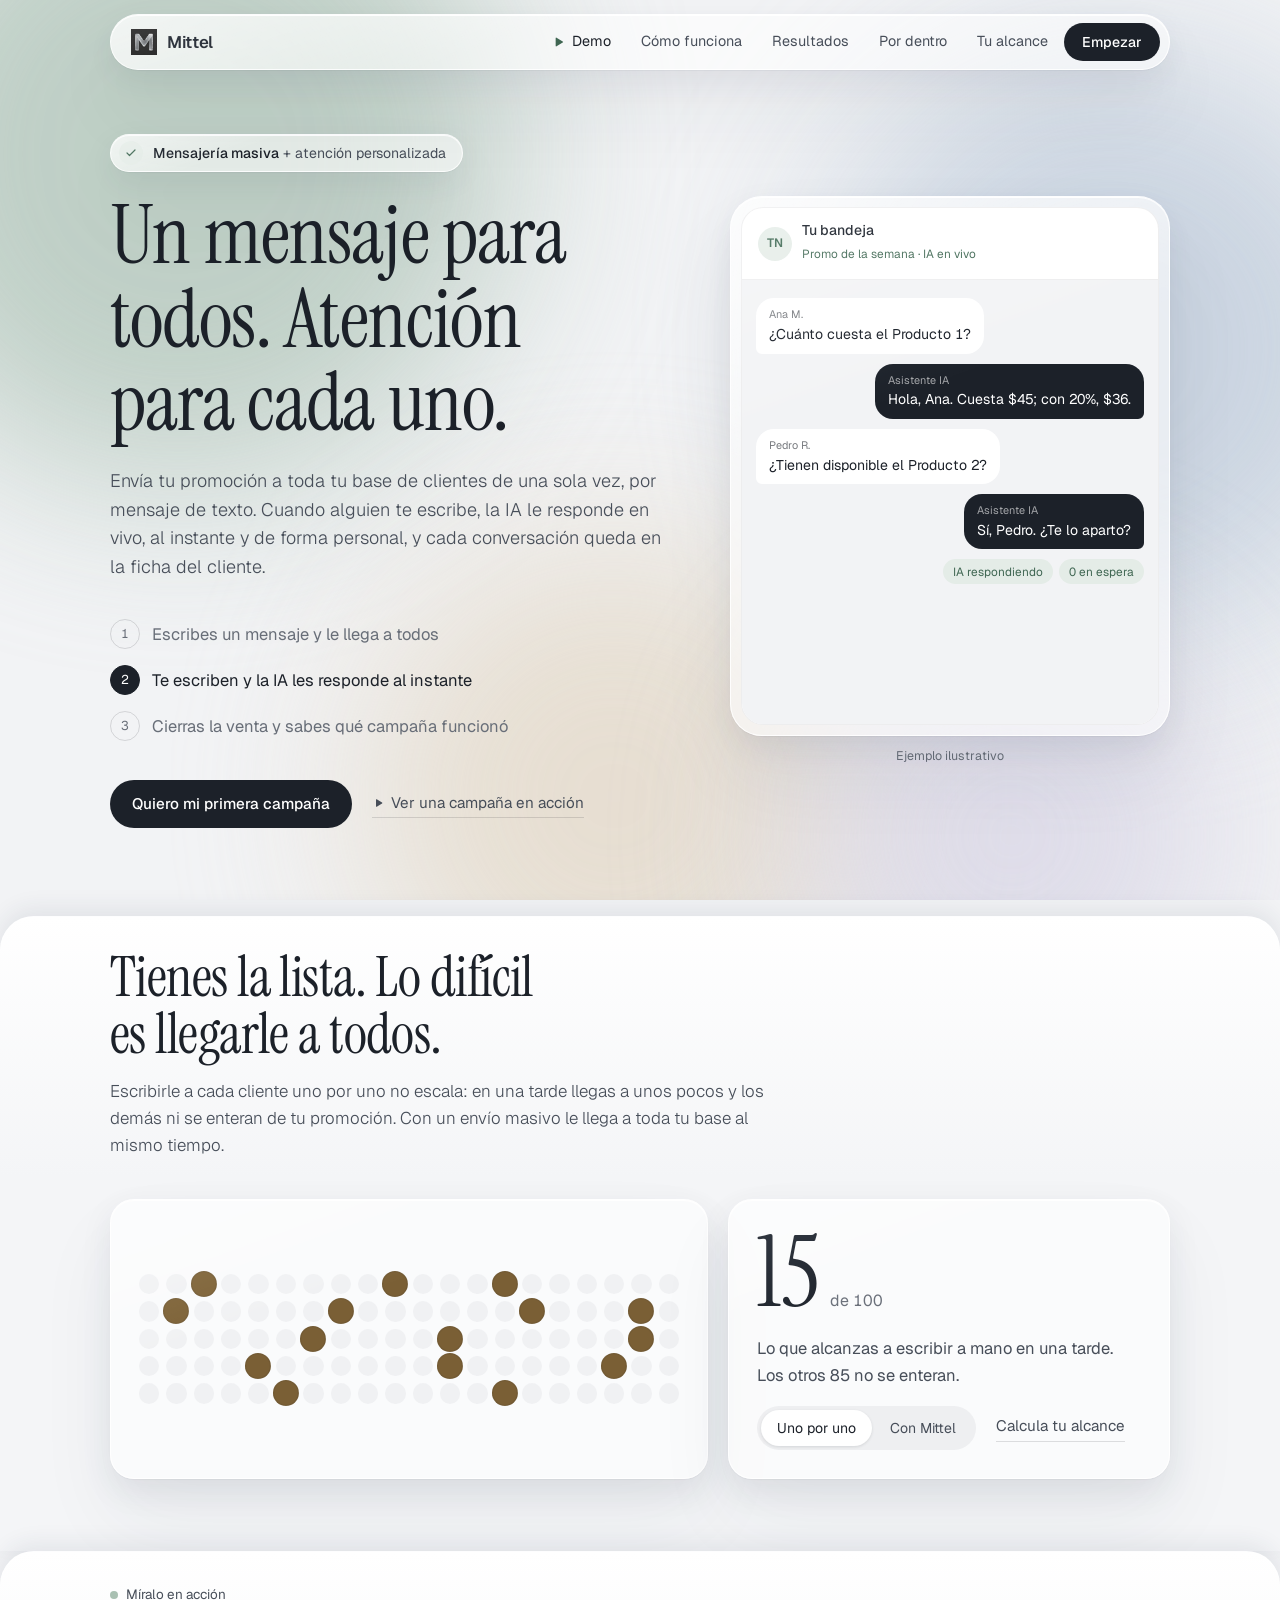
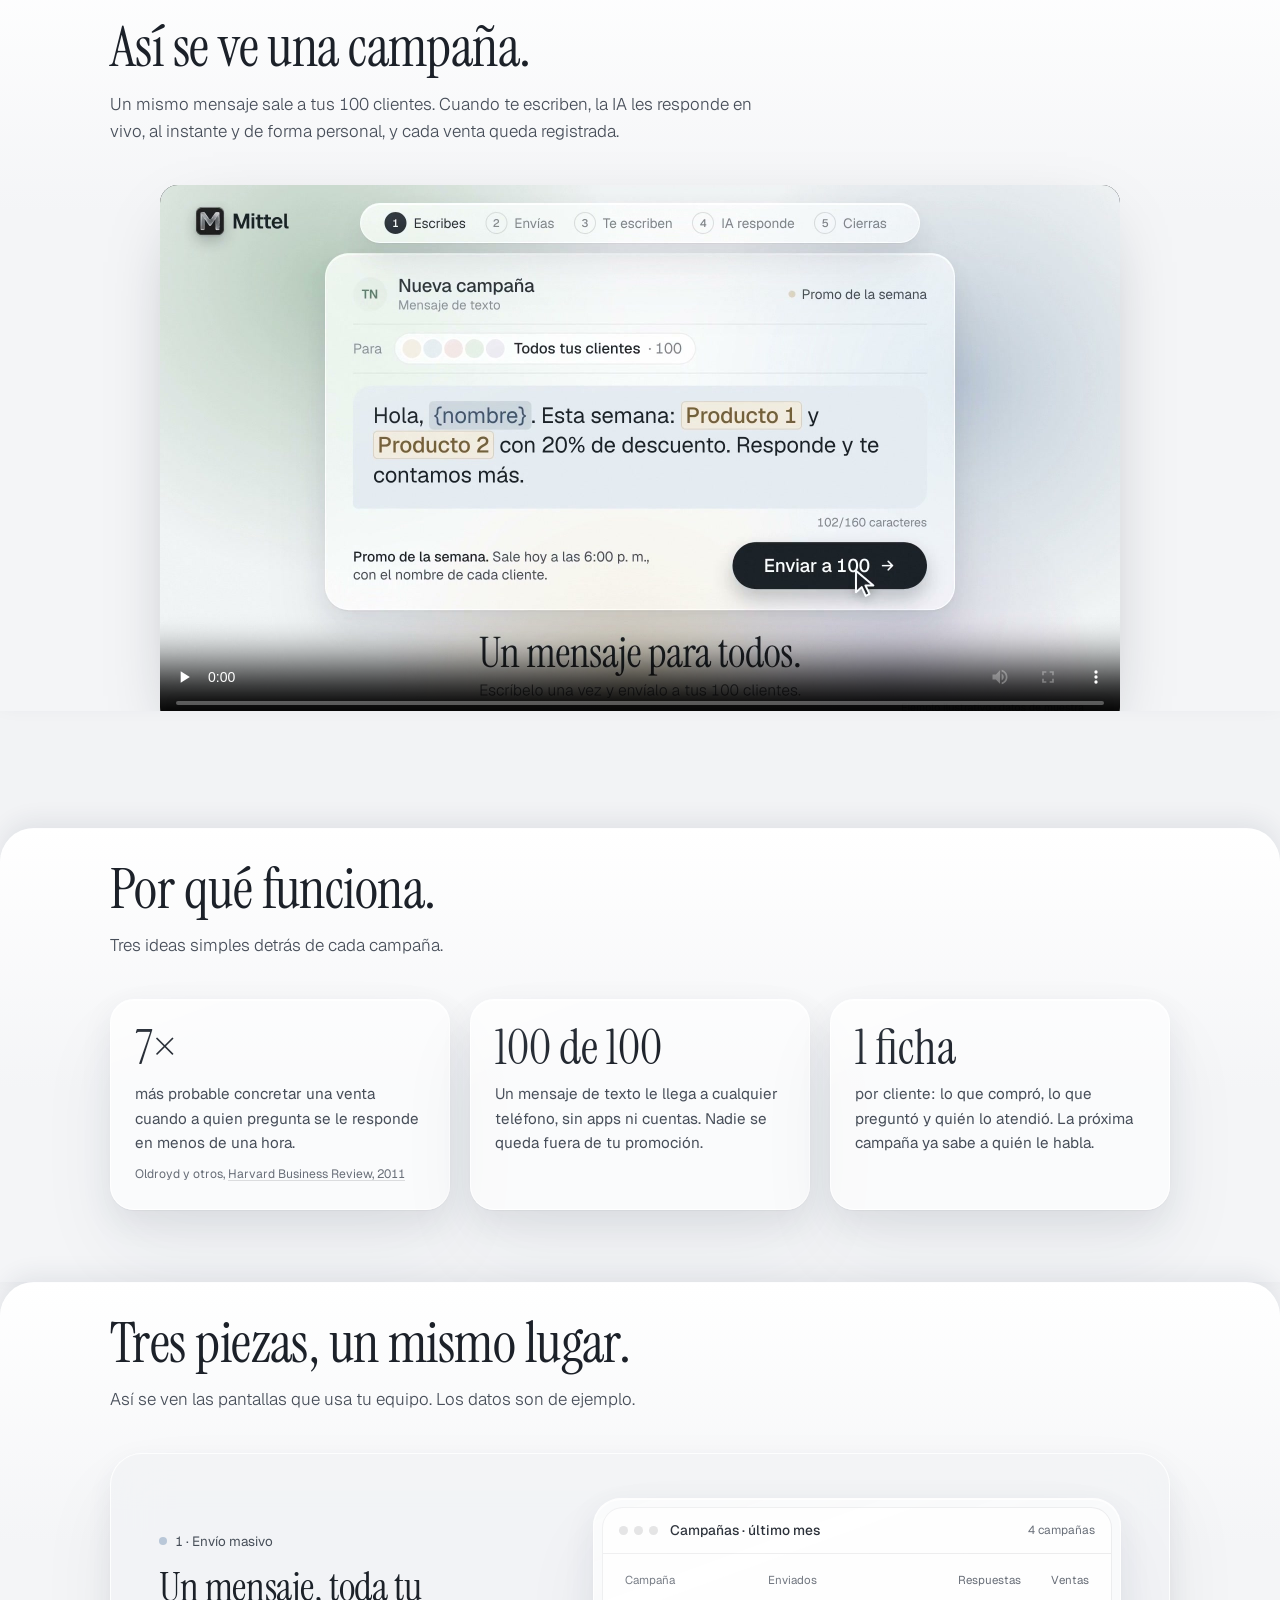
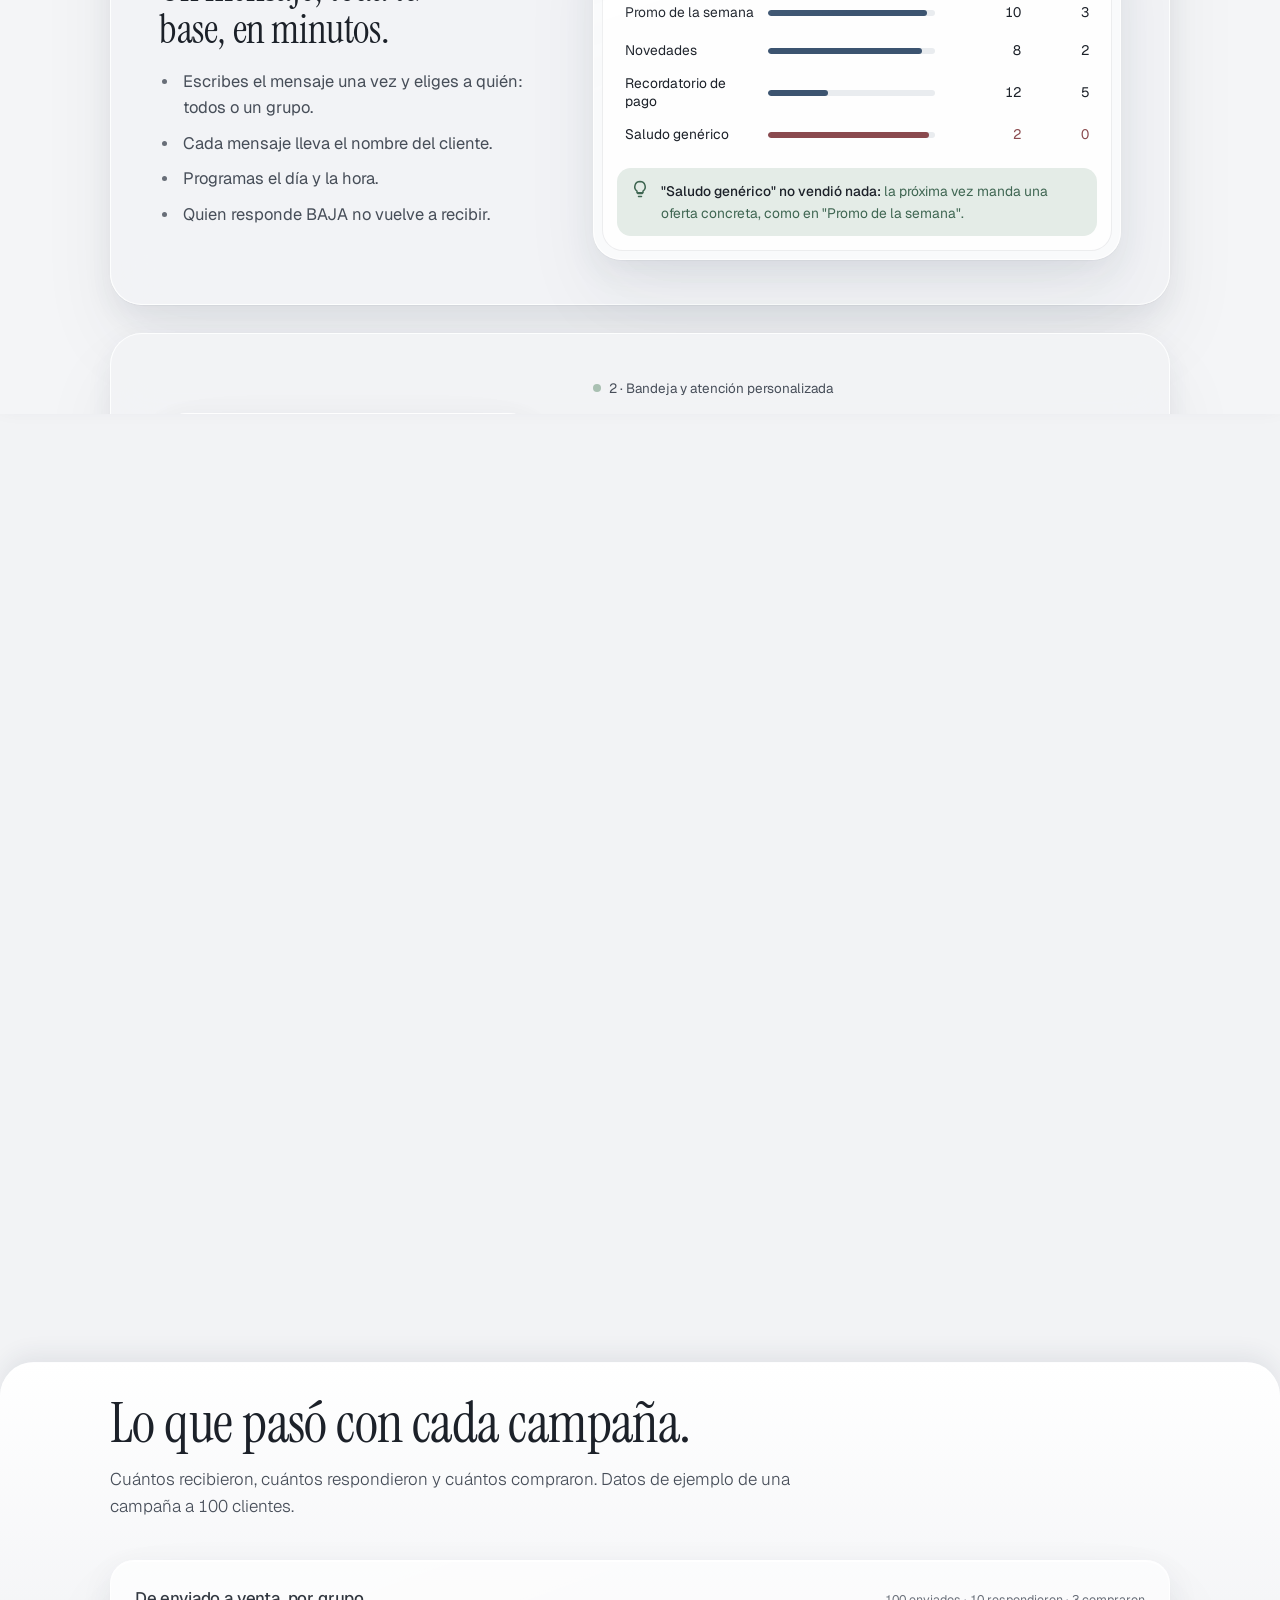
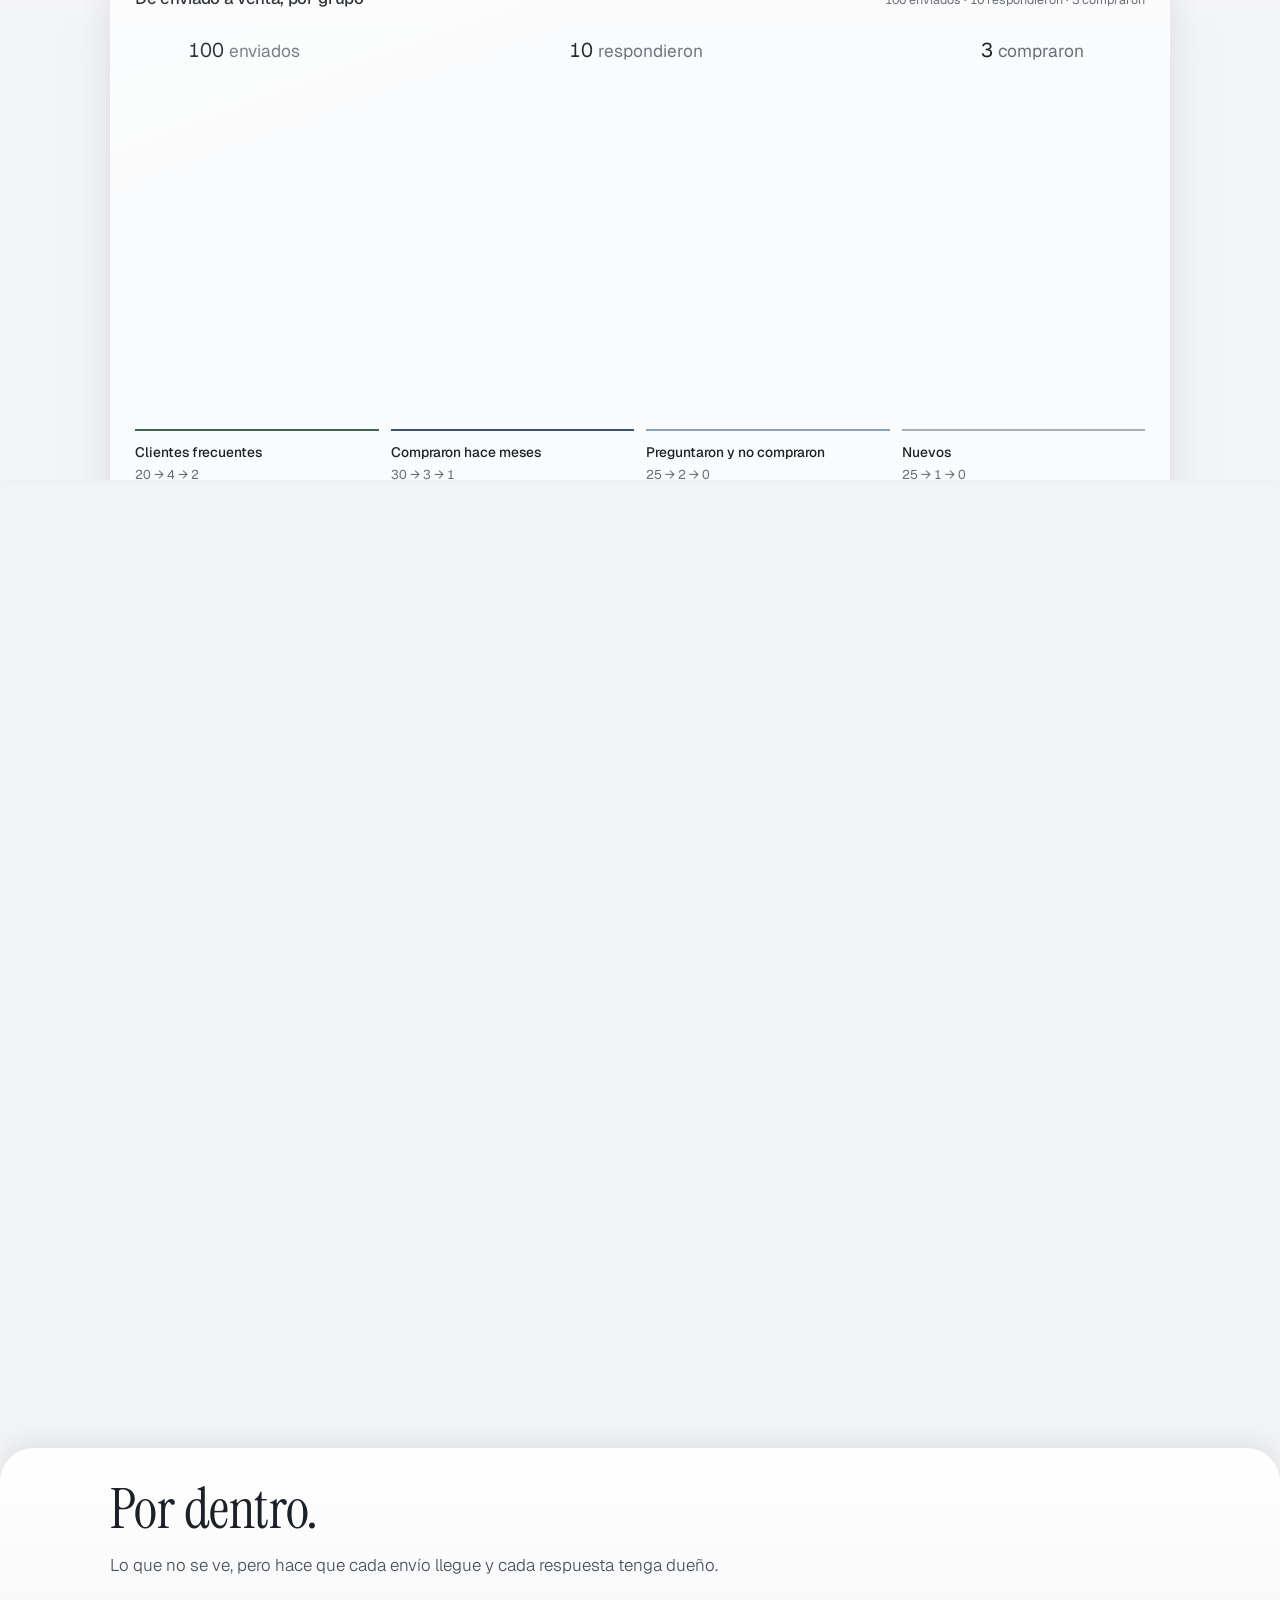
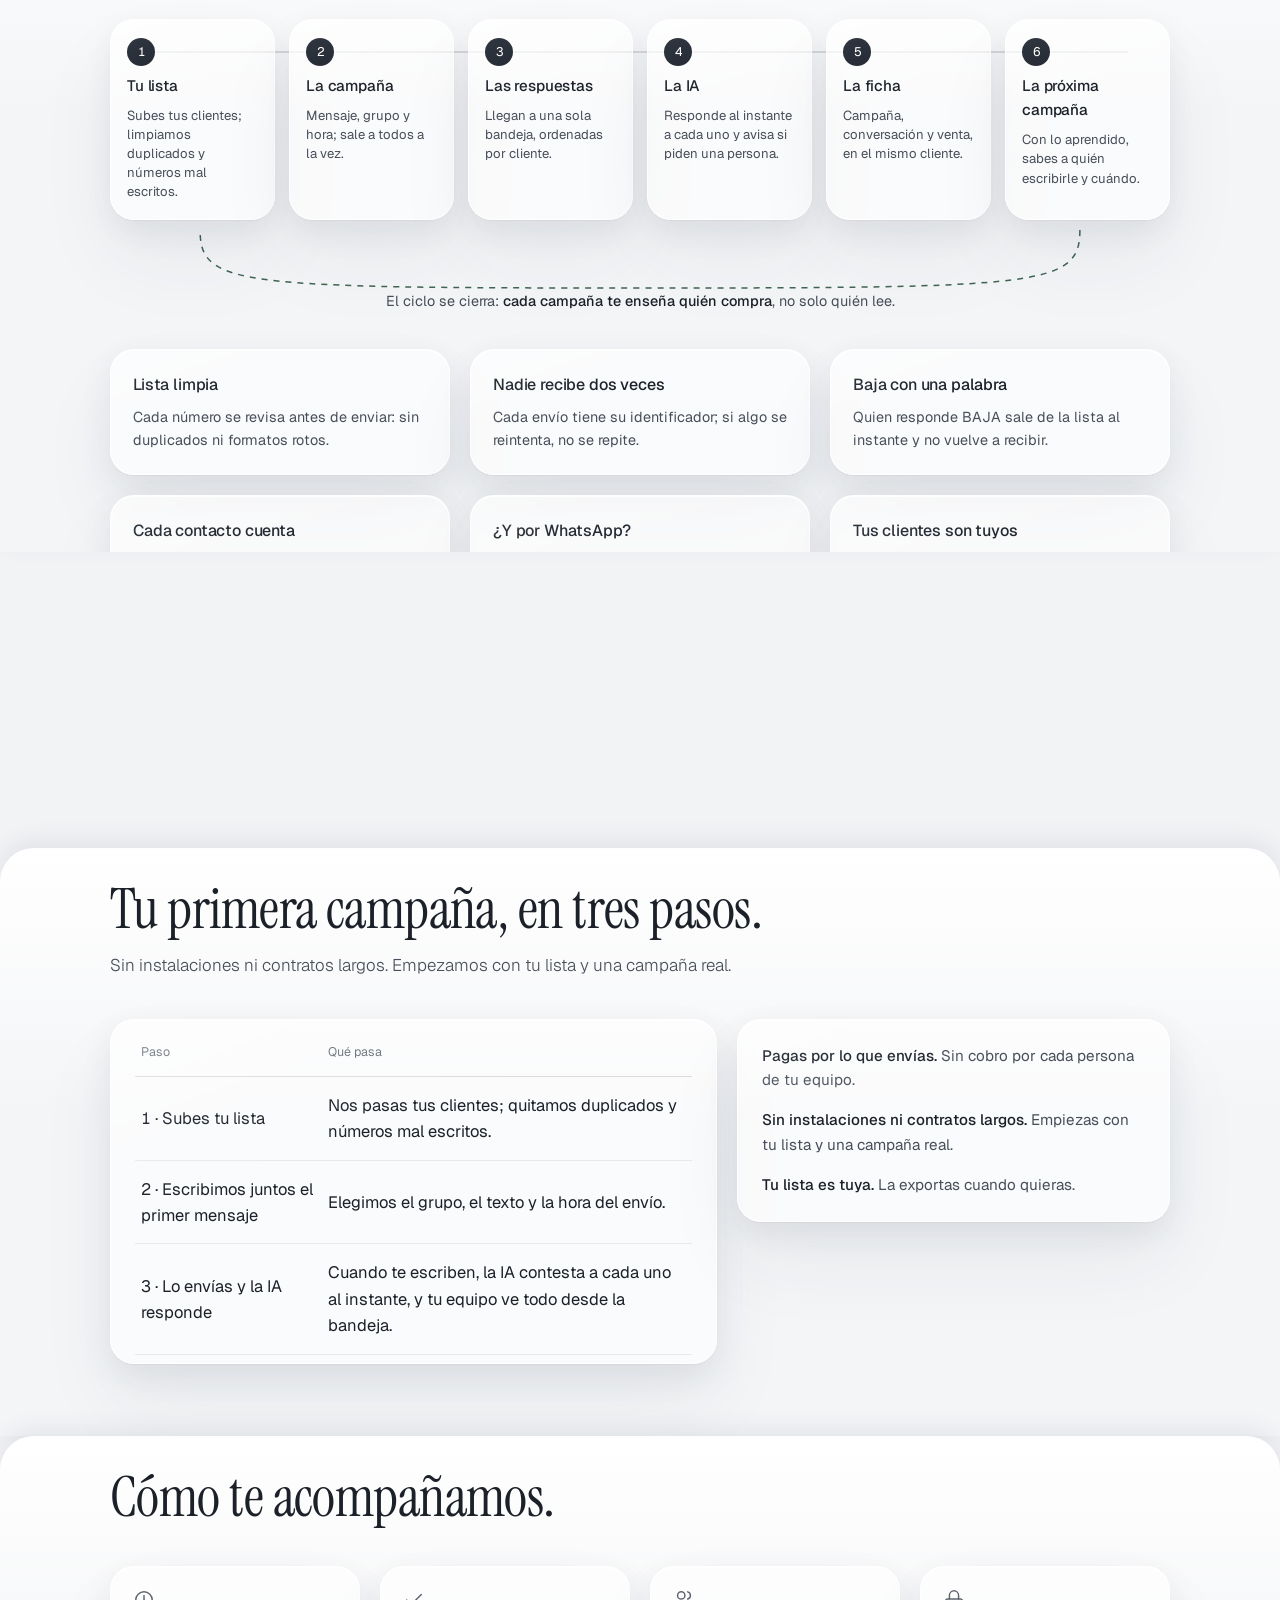
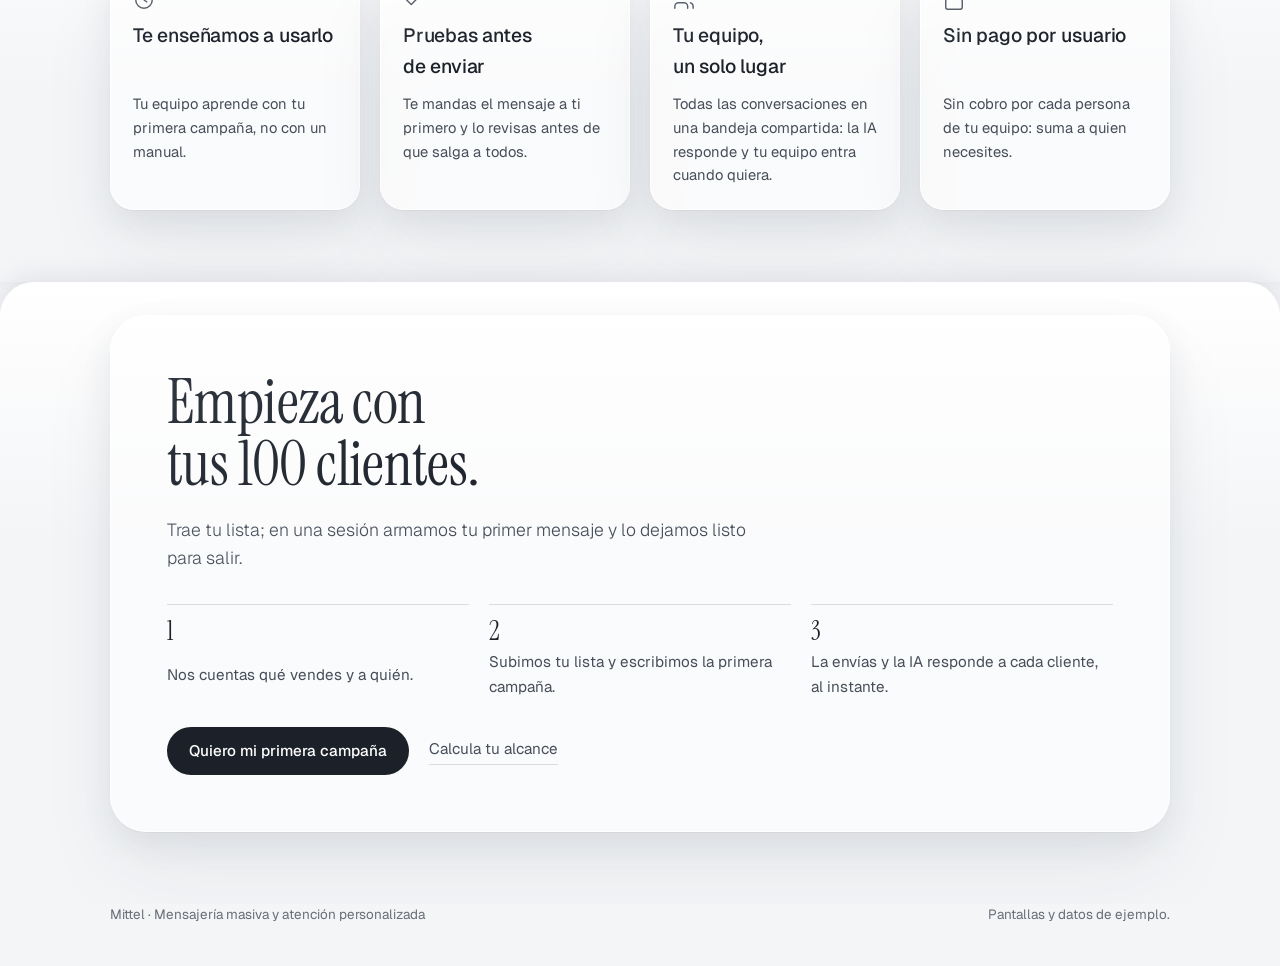
==== commit e69bba8f: "Integración final: la página dice lo mismo que el video v3 (la IA responde al instante) Copy y datos" ====
--- a/index.html
+++ b/index.html
@@ -7,7 +7,7 @@
 <meta name="theme-color" content="#F2F3F5">
 <meta name="format-detection" content="telephone=no">
 <meta name="robots" content="noindex, nofollow">
-<meta name="description" content="Un mensaje para todos. Atención para cada uno. Envía tu promoción a toda tu base de clientes de una sola vez, por mensaje de texto; cuando alguien responde, lo atiende tu equipo y cada conversación queda en la ficha del cliente.">
+<meta name="description" content="Un mensaje para todos. Atención para cada uno. Envía tu promoción por mensaje de texto y, cuando te escriben, la IA responde en vivo, al instante y de forma personal.">
 <title>Mittel · Mensajería masiva y atención personalizada</title>
 <link rel="icon" href="assets/mittel-mark.png" type="image/png">
 <link rel="preconnect" href="https://fonts.googleapis.com">
@@ -129,6 +129,7 @@
 .cmp-to b{color:var(--ink);font-weight:500}
 .cmp-msg{background:var(--mist-bg);color:var(--ink);border-radius:18px 18px 18px 6px;padding:12px 14px;font-size:.9rem;line-height:1.45}
 .cmp-msg mark{background:rgba(60,84,112,.14);color:var(--mist-ink);border-radius:4px;padding:0 3px}
+.cmp-msg mark.p{background:var(--sand-bg);color:var(--sand-ink)}
 .cmp-n{font-size:.74rem;color:var(--ink3);text-align:right}
 
 .chat{height:100%;display:flex;flex-direction:column;overflow:hidden}
@@ -367,7 +368,7 @@
 .dlg-x:hover{background:rgba(28,33,41,.12)}
 .calc{display:grid;grid-template-columns:1fr 1fr;gap:20px;align-items:stretch}
 .calc > .glass{padding:24px}
-.fields{display:grid;gap:14px}
+.fields{display:grid;gap:14px;align-content:center}
 .row2{display:grid;grid-template-columns:1fr 1fr;gap:12px;align-items:end}
 label.f{display:grid;gap:6px;font-size:.8rem;color:var(--ink3)}
 input{font:inherit;font-size:1rem;color:var(--ink);background:rgba(255,255,255,.8);border:1px solid var(--line2);border-radius:12px;height:44px;padding:0 12px;width:100%;min-width:0;font-variant-numeric:tabular-nums}
@@ -377,7 +378,7 @@
 .kpi .l{font-size:.8rem;color:var(--ink3)}
 .kpi .v{font-size:1.4rem;font-weight:500}
 .kpi.hl{background:var(--sage-bg)} .kpi.hl .v{color:var(--sage-ink)}
-.out{display:grid;gap:14px;align-content:start}
+.calc .out{display:grid;gap:14px;align-content:start}
 
 /* Cierre */
 .close{padding:88px 0 72px}
@@ -627,10 +628,10 @@
     <div>
       <span class="for glass"><span class="dot"><svg width="12" height="12" viewBox="0 0 24 24" fill="none" stroke="#3F6652" stroke-width="2.4" stroke-linecap="round" stroke-linejoin="round"><path d="M20 6 9 17l-5-5"/></svg></span><span><b>Mensajería masiva</b> + atención personalizada</span></span>
       <h1>Un mensaje para todos. Atención para cada uno.</h1>
-      <p class="lead">Envía tu promoción a toda tu base de clientes de una sola vez, por mensaje de texto. Cuando alguien responde, lo atiende una persona de tu equipo, y cada conversación queda en la ficha del cliente.</p>
+      <p class="lead">Envía tu promoción a toda tu base de clientes de una sola vez, por mensaje de texto. Cuando alguien te escribe, la IA le responde en vivo, al instante y de forma personal, y cada conversación queda en la ficha del cliente.</p>
       <ol class="journey" id="journey">
         <li data-for="ad"><span aria-hidden="true">1</span>Escribes un mensaje y le llega a todos</li>
-        <li data-for="chat"><span aria-hidden="true">2</span>Responden y los atiendes uno a uno</li>
+        <li data-for="chat"><span aria-hidden="true">2</span>Te escriben y la IA les responde al instante</li>
         <li data-for="deal"><span aria-hidden="true">3</span>Cierras la venta y sabes qué campaña funcionó</li>
       </ol>
       <div class="actions">
@@ -640,14 +641,14 @@
     </div>
 
     <figure class="stage-wrap">
-      <div class="stage glass" id="stage" data-scene="ad" data-step="0" role="img" aria-label="Animación de ejemplo: se escribe una campaña y se envía a 100 clientes, llegan las respuestas a la bandeja con lo que pide cada uno, y una venta avanza en el tablero de la campaña.">
+      <div class="stage glass" id="stage" data-scene="ad" data-step="0" role="img" aria-label="Animación de ejemplo: se escribe una campaña y se envía a 100 clientes; cuando responden, la IA le contesta a cada uno al instante, y una venta avanza en el tablero de la campaña.">
         <div class="scene s-ad">
           <div class="post card">
             <div class="post-h"><span class="av s">TN</span><div><b>Nueva campaña</b><small>Mensaje de texto</small></div></div>
             <div class="post-img cmp">
               <p class="cmp-to"><span>Para</span><b>Todos tus clientes · 100</b></p>
-              <p class="cmp-msg">Hola, <mark>{nombre}</mark>. Esta semana tienes 20% en tu próxima compra. Responde 1 para ver qué entra o 2 para hablar con alguien. BAJA para no recibir más.</p>
-              <p class="cmp-n">142/160 caracteres</p>
+              <p class="cmp-msg">Hola, <mark>{nombre}</mark>. Esta semana: <mark class="p">Producto 1</mark> y <mark class="p">Producto 2</mark> con 20% de descuento. Responde y te contamos más.</p>
+              <p class="cmp-n">102/160 caracteres</p>
             </div>
             <div class="post-b">
               <p><b>Promo de la semana.</b> Sale hoy a las 6:00 p. m., con el nombre de cada cliente.</p>
@@ -658,17 +659,16 @@
 
         <div class="scene s-chat">
           <div class="chat card">
-            <div class="chat-h"><span class="av s">TN</span><div><b>Respuestas</b><small>Promo de la semana · llegando</small></div></div>
+            <div class="chat-h"><span class="av s">TN</span><div><b>Tu bandeja</b><small>Promo de la semana · IA en vivo</small></div></div>
             <div class="msgs">
-              <p class="m cli" style="--d:.3s"><small>Ana M.</small>1</p>
-              <p class="m cli" style="--d:1.5s"><small>Pedro R.</small>¿Hay en otro color?</p>
-              <p class="m cli" style="--d:3.1s"><small>Sofía L.</small>2</p>
-              <div class="extract" style="--d:4.2s">
-                <span class="chip">Quiere ver la promo</span>
-                <span class="chip">Pide hablar con alguien</span>
-                <span class="chip">Asignado a Laura</span>
+              <p class="m cli" style="--d:.3s"><small>Ana M.</small>¿Cuánto cuesta el Producto 1?</p>
+              <p class="m out" style="--d:1.5s"><small>Asistente IA</small>Hola, Ana. Cuesta $45; con 20%, $36.</p>
+              <p class="m cli" style="--d:3.1s"><small>Pedro R.</small>¿Tienen disponible el Producto 2?</p>
+              <p class="m out" style="--d:4.2s"><small>Asistente IA</small>Sí, Pedro. ¿Te lo aparto?</p>
+              <div class="extract" style="--d:5.1s">
+                <span class="chip">IA respondiendo</span>
+                <span class="chip">0 en espera</span>
               </div>
-              <p class="m out" style="--d:5.1s"><small>Automático</small>¡Listo! Ya te pasé la promo. Laura te escribe en un momento.</p>
             </div>
           </div>
         </div>
@@ -715,7 +715,7 @@
           </div>
           <button type="button" class="link" data-open-calc>Calcula tu alcance</button>
         </div>
-        <p class="nojs muted">Con Mittel: <b>100 de 100</b>. A todos les llega el mismo mensaje. Los que responden pasan a tu bandeja para atenderlos en persona.</p>
+        <p class="nojs muted">Con Mittel: <b>100 de 100</b>. A todos les llega el mismo mensaje. A los que responden, la IA les contesta al instante y de forma personal.</p>
       </div>
     </div>
   </div>
@@ -729,13 +729,13 @@
     <div class="sh">
       <span class="tag" style="--c:var(--sage)"><i></i>Míralo en acción</span>
       <h2>Así se ve una campaña.</h2>
-      <p>Un mismo mensaje sale a tus 100 clientes. Dale play: responden al mismo tiempo y la IA atiende cada conversación en vivo, de forma personalizada.</p>
+      <p>Un mismo mensaje sale a tus 100 clientes. Cuando te escriben, la IA les responde en vivo, al instante y de forma personal, y cada venta queda registrada.</p>
     </div>
 
     <div class="video-demo">
       <!-- preload="none" + poster: en el teléfono no se baja ni un byte de los 12 MB hasta tocar play; width/height reservan el 16:9 sin saltos -->
-      <video controls playsinline preload="none" poster="assets/demo-poster.jpg" width="1920" height="1080" src="assets/demo.mp4" aria-label="Video: así se ve una campaña de mensajería masiva"></video>
-      <p class="small muted">Dale play: así se ve una campaña, de principio a fin.</p>
+      <video controls playsinline preload="none" poster="assets/demo-poster.jpg" width="1920" height="1080" src="assets/demo.mp4" aria-label="Video con narración: una campaña de principio a fin, con la IA respondiendo a cada cliente al instante"></video>
+      <p class="small muted">Dale play, con sonido: así se ve una campaña de principio a fin.</p>
     </div>
   </div>
 </section>
@@ -814,10 +814,10 @@
         <span class="tag" style="--c:var(--sage)"><i></i>2 · Bandeja y atención personalizada</span>
         <h3>Nadie que responde se queda esperando.</h3>
         <ul>
-          <li>Todas las respuestas llegan a una bandeja para tu equipo.</li>
-          <li>Las respuestas simples ("1", "2") se contestan solas; lo demás pasa a una persona.</li>
-          <li>Cada conversación tiene un responsable.</li>
-          <li>Si alguien lleva 15 minutos sin respuesta, te avisamos.</li>
+          <li>Cuando un cliente te escribe, la IA le responde en vivo, al instante.</li>
+          <li>Le contesta de forma personal: por su nombre y sobre lo que preguntó.</li>
+          <li>Todas las conversaciones quedan en una bandeja: tu equipo ve todo y puede tomar cualquiera cuando quiera.</li>
+          <li>Si alguien pide hablar con una persona, te avisamos al momento.</li>
           <li>Cada contacto queda registrado y el sistema te dice cuándo volver a escribir.</li>
         </ul>
         <a class="link dm-link" href="#demo" style="justify-self:start">Ver la conversación completa ↑</a>
@@ -827,13 +827,13 @@
           <div class="ui-bar"><span style="display:flex;align-items:center"><span class="lights"><i></i><i></i><i></i></span><b>Conversaciones</b></span><small>Hoy</small></div>
           <div class="ui-body">
             <div class="inbox">
-              <div class="row"><span class="av s">AM</span><div><b>Ana Méndez</b><p>Resumen: 2 unidades, retira el sábado</p></div><div class="who"><span class="pill">Por pagar</span>Laura</div></div>
-              <div class="row" id="lateRow"><span class="av">PR</span><div><b>Pedro Ríos</b><p>¿Tienen envío a domicilio?</p></div><div class="who"><span class="pill wait">Esperando <span id="timer">15:00</span></span>Jorge</div></div>
-              <div class="row"><span class="av a">SL</span><div><b>Sofía López</b><p>Automático: ¿qué te gustaría ver?</p></div><div class="who"><span class="pill ai">Automático</span>Automático</div></div>
+              <div class="row"><span class="av s">AM</span><div><b>Ana Méndez</b><p>IA: ¡Listo, Ana! Pedido confirmado: 2 unidades, $72.</p></div><div class="who"><span class="pill">Venta</span>IA</div></div>
+              <div class="row"><span class="av">PR</span><div><b>Pedro Ríos</b><p>IA: Sí, Pedro. ¿Te lo aparto?</p></div><div class="who"><span class="pill ai">Respondida</span>IA</div></div>
+              <div class="row" id="lateRow"><span class="av r">EC</span><div><b>Elena Castro</b><p>¿Me pueden llamar para coordinar el envío?</p></div><div class="who"><span class="pill wait">Pide una persona</span>Jorge</div></div>
             </div>
             <div class="alert" id="alert">
               <svg width="18" height="18" viewBox="0 0 24 24" fill="none" stroke="#E2D6C3" stroke-width="2" stroke-linecap="round" stroke-linejoin="round" aria-hidden="true"><path d="M6 8a6 6 0 0 1 12 0c0 7 3 9 3 9H3s3-2 3-9"/><path d="M10.3 21a1.94 1.94 0 0 0 3.4 0"/></svg>
-              Pedro Ríos lleva 15 minutos sin respuesta. Te avisamos.
+              Elena Castro pidió hablar con una persona: le avisamos a Jorge al momento.
             </div>
           </div>
         </div>
@@ -855,9 +855,9 @@
           <div class="ui-bar"><span style="display:flex;align-items:center"><span class="lights"><i></i><i></i><i></i></span><b>Compraron en la última promo</b></span><small>Grupo</small></div>
           <div class="ui-body">
             <div>
-              <div class="guest" style="--i:0"><span class="ck"><svg width="11" height="11" viewBox="0 0 24 24" fill="none" stroke="#fff" stroke-width="3" stroke-linecap="round" stroke-linejoin="round"><path d="M20 6 9 17l-5-5"/></svg></span><span class="av">AM</span><div><b>Ana Méndez</b><small>2 compras · cliente desde marzo</small></div><span class="small">$72</span></div>
-              <div class="guest" style="--i:1"><span class="ck"><svg width="11" height="11" viewBox="0 0 24 24" fill="none" stroke="#fff" stroke-width="3" stroke-linecap="round" stroke-linejoin="round"><path d="M20 6 9 17l-5-5"/></svg></span><span class="av r">LR</span><div><b>Luis Romero</b><small>1 compra · cliente desde junio</small></div><span class="small">$45</span></div>
-              <div class="guest" style="--i:2"><span class="ck"><svg width="11" height="11" viewBox="0 0 24 24" fill="none" stroke="#fff" stroke-width="3" stroke-linecap="round" stroke-linejoin="round"><path d="M20 6 9 17l-5-5"/></svg></span><span class="av a">EC</span><div><b>Elena Castro</b><small>4 compras · cliente desde enero</small></div><span class="small">$63</span></div>
+              <div class="guest" style="--i:0"><span class="ck"><svg width="11" height="11" viewBox="0 0 24 24" fill="none" stroke="#fff" stroke-width="3" stroke-linecap="round" stroke-linejoin="round"><path d="M20 6 9 17l-5-5"/></svg></span><span class="av s">AM</span><div><b>Ana Méndez</b><small>2 compras · cliente desde marzo</small></div><span class="small">$72</span></div>
+              <div class="guest" style="--i:1"><span class="ck"><svg width="11" height="11" viewBox="0 0 24 24" fill="none" stroke="#fff" stroke-width="3" stroke-linecap="round" stroke-linejoin="round"><path d="M20 6 9 17l-5-5"/></svg></span><span class="av">PR</span><div><b>Pedro Ríos</b><small>1 compra · cliente desde junio</small></div><span class="small">$48</span></div>
+              <div class="guest" style="--i:2"><span class="ck"><svg width="11" height="11" viewBox="0 0 24 24" fill="none" stroke="#fff" stroke-width="3" stroke-linecap="round" stroke-linejoin="round"><path d="M20 6 9 17l-5-5"/></svg></span><span class="av a">SL</span><div><b>Sofía López</b><small>3 compras · cliente desde enero</small></div><span class="small">$84</span></div>
             </div>
             <div class="send">
               <p id="sendTxt">Mensaje: <b>"Llegó lo nuevo y lo ves primero"</b></p>
@@ -893,15 +893,15 @@
         <div class="heat" id="heat" aria-hidden="true"><span class="d" style="grid-area: 1 / 1;">L</span><i class="h" style="grid-area: 1 / 2; --a: 0.11; --k: 0;"></i><i class="h" style="grid-area: 1 / 3; --a: 0.18; --k: 1;"></i><i class="h" style="grid-area: 1 / 4; --a: 0.09; --k: 2;"></i><i class="h" style="grid-area: 1 / 5; --a: 0.08; --k: 3;"></i><i class="h" style="grid-area: 1 / 6; --a: 0.14; --k: 4;"></i><i class="h" style="grid-area: 1 / 7; --a: 0.16; --k: 5;"></i><i class="h" style="grid-area: 1 / 8; --a: 0.08; --k: 6;"></i><i class="h" style="grid-area: 1 / 9; --a: 0.18; --k: 7;"></i><i class="h" style="grid-area: 1 / 10; --a: 0.28; --k: 8;"></i><i class="h" style="grid-area: 1 / 11; --a: 0.25; --k: 9;"></i><i class="h" style="grid-area: 1 / 12; --a: 0.15; --k: 10;"></i><i class="h" style="grid-area: 1 / 13; --a: 0.21; --k: 11;"></i><i class="h" style="grid-area: 1 / 14; --a: 0.34; --k: 12;"></i><i class="h" style="grid-area: 1 / 15; --a: 0.26; --k: 13;"></i><i class="h" style="grid-area: 1 / 16; --a: 0.20; --k: 14;"></i><i class="h" style="grid-area: 1 / 17; --a: 0.28; --k: 15;"></i><i class="h" style="grid-area: 1 / 18; --a: 0.32; --k: 16;"></i><i class="h" style="grid-area: 1 / 19; --a: 0.21; --k: 17;"></i><i class="h" style="grid-area: 1 / 20; --a: 0.59; --k: 18;"></i><i class="h" style="grid-area: 1 / 21; --a: 0.69; --k: 19;"></i><i class="h" style="grid-area: 1 / 22; --a: 0.68; --k: 20;"></i><i class="h" style="grid-area: 1 / 23; --a: 0.42; --k: 21;"></i><i class="h" style="grid-area: 1 / 24; --a: 0.16; --k: 22;"></i><i class="h" style="grid-area: 1 / 25; --a: 0.25; --k: 23;"></i><span class="d" style="grid-area: 2 / 1;">M</span><i class="h" style="grid-area: 2 / 2; --a: 0.16; --k: 24;"></i><i class="h" style="grid-area: 2 / 3; --a: 0.15; --k: 25;"></i><i class="h" style="grid-area: 2 / 4; --a: 0.08; --k: 26;"></i><i class="h" style="grid-area: 2 / 5; --a: 0.08; --k: 27;"></i><i class="h" style="grid-area: 2 / 6; --a: 0.17; --k: 28;"></i><i class="h" style="grid-area: 2 / 7; --a: 0.11; --k: 29;"></i><i class="h" style="grid-area: 2 / 8; --a: 0.08; --k: 30;"></i><i class="h" style="grid-area: 2 / 9; --a: 0.23; --k: 31;"></i><i class="h" style="grid-area: 2 / 10; --a: 0.29; --k: 32;"></i><i class="h" style="grid-area: 2 / 11; --a: 0.19; --k: 33;"></i><i class="h" style="grid-area: 2 / 12; --a: 0.16; --k: 34;"></i><i class="h" style="grid-area: 2 / 13; --a: 0.26; --k: 35;"></i><i class="h" style="grid-area: 2 / 14; --a: 0.32; --k: 36;"></i><i class="h" style="grid-area: 2 / 15; --a: 0.22; --k: 37;"></i><i class="h" style="grid-area: 2 / 16; --a: 0.24; --k: 38;"></i><i class="h" style="grid-area: 2 / 17; --a: 0.32; --k: 39;"></i><i class="h" style="grid-area: 2 / 18; --a: 0.27; --k: 40;"></i><i class="h" style="grid-area: 2 / 19; --a: 0.19; --k: 41;"></i><i class="h" style="grid-area: 2 / 20; --a: 0.64; --k: 42;"></i><i class="h" style="grid-area: 2 / 21; --a: 0.71; --k: 43;"></i><i class="h" style="grid-area: 2 / 22; --a: 0.62; --k: 44;"></i><i class="h" style="grid-area: 2 / 23; --a: 0.42; --k: 45;"></i><i class="h" style="grid-area: 2 / 24; --a: 0.22; --k: 46;"></i><i class="h" style="grid-area: 2 / 25; --a: 0.24; --k: 47;"></i><span class="d" style="grid-area: 3 / 1;">M</span><i class="h" style="grid-area: 3 / 2; --a: 0.18; --k: 48;"></i><i class="h" style="grid-area: 3 / 3; --a: 0.09; --k: 49;"></i><i class="h" style="grid-area: 3 / 4; --a: 0.08; --k: 50;"></i><i class="h" style="grid-area: 3 / 5; --a: 0.14; --k: 51;"></i><i class="h" style="grid-area: 3 / 6; --a: 0.16; --k: 52;"></i><i class="h" style="grid-area: 3 / 7; --a: 0.08; --k: 53;"></i><i class="h" style="grid-area: 3 / 8; --a: 0.08; --k: 54;"></i><i class="h" style="grid-area: 3 / 9; --a: 0.28; --k: 55;"></i><i class="h" style="grid-area: 3 / 10; --a: 0.25; --k: 56;"></i><i class="h" style="grid-area: 3 / 11; --a: 0.15; --k: 57;"></i><i class="h" style="grid-area: 3 / 12; --a: 0.20; --k: 58;"></i><i class="h" style="grid-area: 3 / 13; --a: 0.29; --k: 59;"></i><i class="h" style="grid-area: 3 / 14; --a: 0.27; --k: 60;"></i><i class="h" style="grid-area: 3 / 15; --a: 0.20; --k: 61;"></i><i class="h" style="grid-area: 3 / 16; --a: 0.29; --k: 62;"></i><i class="h" style="grid-area: 3 / 17; --a: 0.32; --k: 63;"></i><i class="h" style="grid-area: 3 / 18; --a: 0.22; --k: 64;"></i><i class="h" style="grid-area: 3 / 19; --a: 0.20; --k: 65;"></i><i class="h" style="grid-area: 3 / 20; --a: 0.69; --k: 66;"></i><i class="h" style="grid-area: 3 / 21; --a: 0.68; --k: 67;"></i><i class="h" style="grid-area: 3 / 22; --a: 0.58; --k: 68;"></i><i class="h" style="grid-area: 3 / 23; --a: 0.46; --k: 69;"></i><i class="h" style="grid-area: 3 / 24; --a: 0.25; --k: 70;"></i><i class="h" style="grid-area: 3 / 25; --a: 0.19; --k: 71;"></i><span class="d" style="grid-area: 4 / 1;">J</span><i class="h" style="grid-area: 4 / 2; --a: 0.15; --k: 72;"></i><i class="h" style="grid-area: 4 / 3; --a: 0.08; --k: 73;"></i><i class="h" style="grid-area: 4 / 4; --a: 0.08; --k: 74;"></i><i class="h" style="grid-area: 4 / 5; --a: 0.17; --k: 75;"></i><i class="h" style="grid-area: 4 / 6; --a: 0.12; --k: 76;"></i><i class="h" style="grid-area: 4 / 7; --a: 0.08; --k: 77;"></i><i class="h" style="grid-area: 4 / 8; --a: 0.11; --k: 78;"></i><i class="h" style="grid-area: 4 / 9; --a: 0.29; --k: 79;"></i><i class="h" style="grid-area: 4 / 10; --a: 0.20; --k: 80;"></i><i class="h" style="grid-area: 4 / 11; --a: 0.16; --k: 81;"></i><i class="h" style="grid-area: 4 / 12; --a: 0.26; --k: 82;"></i><i class="h" style="grid-area: 4 / 13; --a: 0.27; --k: 83;"></i><i class="h" style="grid-area: 4 / 14; --a: 0.22; --k: 84;"></i><i class="h" style="grid-area: 4 / 15; --a: 0.23; --k: 85;"></i><i class="h" style="grid-area: 4 / 16; --a: 0.34; --k: 86;"></i><i class="h" style="grid-area: 4 / 17; --a: 0.28; --k: 87;"></i><i class="h" style="grid-area: 4 / 18; --a: 0.19; --k: 88;"></i><i class="h" style="grid-area: 4 / 19; --a: 0.25; --k: 89;"></i><i class="h" style="grid-area: 4 / 20; --a: 0.71; --k: 90;"></i><i class="h" style="grid-area: 4 / 21; --a: 0.63; --k: 91;"></i><i class="h" style="grid-area: 4 / 22; --a: 0.57; --k: 92;"></i><i class="h" style="grid-area: 4 / 23; --a: 0.51; --k: 93;"></i><i class="h" style="grid-area: 4 / 24; --a: 0.24; --k: 94;"></i><i class="h" style="grid-area: 4 / 25; --a: 0.14; --k: 95;"></i><span class="d" style="grid-area: 5 / 1;">V</span><i class="h" style="grid-area: 5 / 2; --a: 0.10; --k: 96;"></i><i class="h" style="grid-area: 5 / 3; --a: 0.08; --k: 97;"></i><i class="h" style="grid-area: 5 / 4; --a: 0.13; --k: 98;"></i><i class="h" style="grid-area: 5 / 5; --a: 0.17; --k: 99;"></i><i class="h" style="grid-area: 5 / 6; --a: 0.08; --k: 100;"></i><i class="h" style="grid-area: 5 / 7; --a: 0.08; --k: 101;"></i><i class="h" style="grid-area: 5 / 8; --a: 0.16; --k: 102;"></i><i class="h" style="grid-area: 5 / 9; --a: 0.26; --k: 103;"></i><i class="h" style="grid-area: 5 / 10; --a: 0.16; --k: 104;"></i><i class="h" style="grid-area: 5 / 11; --a: 0.20; --k: 105;"></i><i class="h" style="grid-area: 5 / 12; --a: 0.29; --k: 106;"></i><i class="h" style="grid-area: 5 / 13; --a: 0.22; --k: 107;"></i><i class="h" style="grid-area: 5 / 14; --a: 0.20; --k: 108;"></i><i class="h" style="grid-area: 5 / 15; --a: 0.29; --k: 109;"></i><i class="h" style="grid-area: 5 / 16; --a: 0.34; --k: 110;"></i><i class="h" style="grid-area: 5 / 17; --a: 0.22; --k: 111;"></i><i class="h" style="grid-area: 5 / 18; --a: 0.20; --k: 112;"></i><i class="h" style="grid-area: 5 / 19; --a: 0.30; --k: 113;"></i><i class="h" style="grid-area: 5 / 20; --a: 0.68; --k: 114;"></i><i class="h" style="grid-area: 5 / 21; --a: 0.58; --k: 115;"></i><i class="h" style="grid-area: 5 / 22; --a: 0.61; --k: 116;"></i><i class="h" style="grid-area: 5 / 23; --a: 0.55; --k: 117;"></i><i class="h" style="grid-area: 5 / 24; --a: 0.20; --k: 118;"></i><i class="h" style="grid-area: 5 / 25; --a: 0.12; --k: 119;"></i><span class="d" style="grid-area: 6 / 1;">S</span><i class="h" style="grid-area: 6 / 2; --a: 0.08; --k: 120;"></i><i class="h" style="grid-area: 6 / 3; --a: 0.08; --k: 121;"></i><i class="h" style="grid-area: 6 / 4; --a: 0.18; --k: 122;"></i><i class="h" style="grid-area: 6 / 5; --a: 0.13; --k: 123;"></i><i class="h" style="grid-area: 6 / 6; --a: 0.08; --k: 124;"></i><i class="h" style="grid-area: 6 / 7; --a: 0.12; --k: 125;"></i><i class="h" style="grid-area: 6 / 8; --a: 0.18; --k: 126;"></i><i class="h" style="grid-area: 6 / 9; --a: 0.25; --k: 127;"></i><i class="h" style="grid-area: 6 / 10; --a: 0.20; --k: 128;"></i><i class="h" style="grid-area: 6 / 11; --a: 0.30; --k: 129;"></i><i class="h" style="grid-area: 6 / 12; --a: 0.32; --k: 130;"></i><i class="h" style="grid-area: 6 / 13; --a: 0.22; --k: 131;"></i><i class="h" style="grid-area: 6 / 14; --a: 0.30; --k: 132;"></i><i class="h" style="grid-area: 6 / 15; --a: 0.40; --k: 133;"></i><i class="h" style="grid-area: 6 / 16; --a: 0.37; --k: 134;"></i><i class="h" style="grid-area: 6 / 17; --a: 0.25; --k: 135;"></i><i class="h" style="grid-area: 6 / 18; --a: 0.31; --k: 136;"></i><i class="h" style="grid-area: 6 / 19; --a: 0.39; --k: 137;"></i><i class="h" style="grid-area: 6 / 20; --a: 0.83; --k: 138;"></i><i class="h" style="grid-area: 6 / 21; --a: 0.77; --k: 139;"></i><i class="h" style="grid-area: 6 / 22; --a: 0.86; --k: 140;"></i><i class="h" style="grid-area: 6 / 23; --a: 0.68; --k: 141;"></i><i class="h" style="grid-area: 6 / 24; --a: 0.18; --k: 142;"></i><i class="h" style="grid-area: 6 / 25; --a: 0.17; --k: 143;"></i><span class="d" style="grid-area: 7 / 1;">D</span><i class="h" style="grid-area: 7 / 2; --a: 0.08; --k: 144;"></i><i class="h" style="grid-area: 7 / 3; --a: 0.14; --k: 145;"></i><i class="h" style="grid-area: 7 / 4; --a: 0.18; --k: 146;"></i><i class="h" style="grid-area: 7 / 5; --a: 0.08; --k: 147;"></i><i class="h" style="grid-area: 7 / 6; --a: 0.08; --k: 148;"></i><i class="h" style="grid-area: 7 / 7; --a: 0.17; --k: 149;"></i><i class="h" style="grid-area: 7 / 8; --a: 0.16; --k: 150;"></i><i class="h" style="grid-area: 7 / 9; --a: 0.21; --k: 151;"></i><i class="h" style="grid-area: 7 / 10; --a: 0.24; --k: 152;"></i><i class="h" style="grid-area: 7 / 11; --a: 0.34; --k: 153;"></i><i class="h" style="grid-area: 7 / 12; --a: 0.28; --k: 154;"></i><i class="h" style="grid-area: 7 / 13; --a: 0.20; --k: 155;"></i><i class="h" style="grid-area: 7 / 14; --a: 0.35; --k: 156;"></i><i class="h" style="grid-area: 7 / 15; --a: 0.41; --k: 157;"></i><i class="h" style="grid-area: 7 / 16; --a: 0.31; --k: 158;"></i><i class="h" style="grid-area: 7 / 17; --a: 0.26; --k: 159;"></i><i class="h" style="grid-area: 7 / 18; --a: 0.36; --k: 160;"></i><i class="h" style="grid-area: 7 / 19; --a: 0.36; --k: 161;"></i><i class="h" style="grid-area: 7 / 20; --a: 0.78; --k: 162;"></i><i class="h" style="grid-area: 7 / 21; --a: 0.80; --k: 163;"></i><i class="h" style="grid-area: 7 / 22; --a: 0.90; --k: 164;"></i><i class="h" style="grid-area: 7 / 23; --a: 0.64; --k: 165;"></i><i class="h" style="grid-area: 7 / 24; --a: 0.15; --k: 166;"></i><i class="h" style="grid-area: 7 / 25; --a: 0.22; --k: 167;"></i><div class="team"></div></div>
         <div class="hours"><span></span><span>0 h</span><span>6 h</span><span>12 h</span><span>18 h</span></div>
         <div class="key"><span><i style="background:rgb(60 84 112 / .2)"></i>Pocos</span><span><i style="background:rgb(60 84 112 / .85)"></i>Muchos</span><span><i style="border:1.5px dashed #1C2129"></i>Equipo atendiendo</span></div>
-        <p class="ins" id="heatIns">La mayoría responde <b>entre las 6 y las 9 de la noche</b>. Programa tus envíos para esa hora, o deja lo automático contestando cuando tu equipo no está.</p>
+        <p class="ins" id="heatIns">La mayoría responde <b>entre las 6 y las 9 de la noche</b>, fuera del horario de tu equipo. Programa tus envíos para esa hora: la IA contesta al instante, aunque no haya nadie.</p>
       </div>
 
       <div class="glass tile c5" data-play="fc">
         <header><h3>Ventas de la campaña</h3><small>Promo de la semana</small></header>
-        <div class="fc-bar" aria-hidden="true"><i style="--w:50%"></i><i style="--w:25%"></i></div>
+        <div class="fc-bar" aria-hidden="true"><i style="--w:57%"></i><i style="--w:23%"></i></div>
         <div class="fc-nums">
-          <div>Cobrado<b>$180</b></div>
-          <div>En conversación<b>$90</b></div>
+          <div>Cobrado<b>$204</b></div>
+          <div>En conversación<b>$84</b></div>
           <div>Objetivo<b>$360</b></div>
         </div>
         <div class="probs">
@@ -909,7 +909,7 @@
           <div>En atención<b>50%</b></div>
           <div>Pagó<b>100%</b></div>
         </div>
-        <p class="ins">Ya entró <b>la mitad del objetivo</b>. Con lo que está en conversación llegas al 75%: faltan <b>$90</b>, y salen de darle seguimiento a los que dejaron de contestar.</p>
+        <p class="ins">Ya entró <b>más de la mitad del objetivo</b>. Con lo que está en conversación llegas al 80%: faltan <b>$72</b>, y salen de darle seguimiento a los que dejaron de contestar.</p>
       </div>
 
 
@@ -959,7 +959,7 @@
       <div class="glass node"><span class="k">1</span><h3>Tu lista</h3><p>Subes tus clientes; limpiamos duplicados y números mal escritos.</p></div>
       <div class="glass node"><span class="k">2</span><h3>La campaña</h3><p>Mensaje, grupo y hora; sale a todos a la vez.</p></div>
       <div class="glass node"><span class="k">3</span><h3>Las respuestas</h3><p>Llegan a una sola bandeja, ordenadas por cliente.</p></div>
-      <div class="glass node"><span class="k">4</span><h3>Reglas</h3><p>Contesta lo simple, asigna una persona y vigila los 15 minutos.</p></div>
+      <div class="glass node"><span class="k">4</span><h3>La IA</h3><p>Responde al instante a cada uno y avisa si piden una persona.</p></div>
       <div class="glass node"><span class="k">5</span><h3>La ficha</h3><p>Campaña, conversación y venta, en el mismo cliente.</p></div>
       <div class="glass node"><span class="k">6</span><h3>La próxima campaña</h3><p>Con lo aprendido, sabes a quién escribirle y cuándo.</p></div>
     </div>
@@ -975,7 +975,7 @@
       <div class="glass"><h3>Tus clientes son tuyos</h3><p>Tu lista vive en tu cuenta, con accesos por persona. La exportas cuando quieras.</p></div>
     </div>
     <p class="swipe" aria-hidden="true">Desliza para ver más →</p>
-    <p class="honest">Una nota honesta: el envío masivo hace que te lean; lo que vende es responder rápido y bien. Por eso la bandeja importa tanto como el envío.</p>
+    <p class="honest">Una nota honesta: el envío masivo hace que te lean; lo que vende es responder rápido y bien. Por eso la IA contesta al instante: la respuesta importa tanto como el envío.</p>
   </div>
 </section>
 </div>
@@ -995,7 +995,7 @@
           <tbody>
             <tr><td>1 · Subes tu lista</td><td>Nos pasas tus clientes; quitamos duplicados y números mal escritos.</td></tr>
             <tr><td>2 · Escribimos juntos el primer mensaje</td><td>Elegimos el grupo, el texto y la hora del envío.</td></tr>
-            <tr><td>3 · Lo envías y atiendes desde la bandeja</td><td>Las respuestas llegan a tu bandeja y tu equipo las atiende ahí mismo.</td></tr>
+            <tr><td>3 · Lo envías y la IA responde</td><td>Cuando te escriben, la IA contesta a cada uno al instante, y tu equipo ve todo desde la bandeja.</td></tr>
           </tbody>
         </table>
       </div>
@@ -1025,7 +1025,7 @@
       </div>
       <div class="glass">
         <svg width="22" height="22" viewBox="0 0 24 24" fill="none" stroke="currentColor" stroke-width="1.6" stroke-linecap="round" stroke-linejoin="round" aria-hidden="true"><path d="M16 21v-2a4 4 0 0 0-4-4H6a4 4 0 0 0-4 4v2"/><circle cx="9" cy="7" r="4"/><path d="M22 21v-2a4 4 0 0 0-3-3.87M16 3.13a4 4 0 0 1 0 7.75"/></svg>
-        <h3>Tu equipo, un solo lugar</h3><p>Todas las conversaciones en una bandeja compartida, cada una con su responsable.</p>
+        <h3>Tu equipo, un solo lugar</h3><p>Todas las conversaciones en una bandeja compartida: la IA responde y tu equipo entra cuando quiera.</p>
       </div>
       <div class="glass">
         <svg width="22" height="22" viewBox="0 0 24 24" fill="none" stroke="currentColor" stroke-width="1.6" stroke-linecap="round" stroke-linejoin="round" aria-hidden="true"><rect x="3" y="11" width="18" height="11" rx="2"/><path d="M7 11V7a5 5 0 0 1 10 0v4"/></svg>
@@ -1047,7 +1047,7 @@
       <ol class="next">
         <li><span aria-hidden="true">1</span>Nos cuentas qué vendes y a quién.</li>
         <li><span aria-hidden="true">2</span>Subimos tu lista y escribimos la primera campaña.</li>
-        <li><span aria-hidden="true">3</span>La envías y atiendes las respuestas desde tu bandeja.</li>
+        <li><span aria-hidden="true">3</span>La envías y la IA responde a cada cliente, al instante.</li>
       </ol>
       <div class="actions" style="margin-top:8px">
         <a class="btn" href="#cierre" data-contacto>Quiero mi primera campaña</a>
@@ -1086,7 +1086,7 @@
       <div class="glass out">
         <div class="kpis">
           <div class="kpi"><span class="l">Les llega</span><span class="v" id="o-llega">—</span><span class="l">mensajes al mes</span></div>
-          <div class="kpi"><span class="l">Te responden</span><span class="v" id="o-resp">—</span><span class="l">conversaciones para atender</span></div>
+          <div class="kpi"><span class="l">Te responden</span><span class="v" id="o-resp">—</span><span class="l">conversaciones que atiende la IA</span></div>
           <div class="kpi hl"><span class="l">Ventas al mes</span><span class="v" id="o-ventas">—</span></div>
           <div class="kpi hl"><span class="l">Ingreso al mes</span><span class="v" id="o-inc">—</span><span class="l" id="o-anio"></span></div>
         </div>
@@ -1142,7 +1142,7 @@
     Array.prototype.forEach.call(dots.children, function(e, idx){ e.classList.toggle('win', all || uno.indexOf(idx) > -1); e.classList.toggle('resp', all && resp.indexOf(idx) > -1); });
     bigN.innerHTML = (all ? 100 : uno.length) + '<small>de 100</small>';
     bigT.textContent = all
-      ? 'A todos les llega el mismo mensaje. Los que responden pasan a tu bandeja para atenderlos en persona.'
+      ? 'A todos les llega el mismo mensaje. A los que responden, la IA les contesta al instante y de forma personal.'
       : 'Lo que alcanzas a escribir a mano en una tarde. Los otros 85 no se enteran.';
     document.querySelectorAll('.seg button').forEach(function(b){ b.setAttribute('aria-pressed', String(b.dataset.mode === mode)); });
   }
@@ -1240,15 +1240,8 @@
   var done = {};
   function inbox(fast){
     if (done.inbox) return; done.inbox = true;
-    var t = document.getElementById('timer'), row = document.getElementById('lateRow'), al = document.getElementById('alert');
-    var s = 13*60 + 40, end = 15*60;
-    if (fast) s = end;
-    function tick(){
-      t.textContent = Math.floor(s/60) + ':' + String(s%60).padStart(2,'0');
-      if (s >= end) { row.classList.add('late'); al.classList.add('show'); return; }
-      s += 2; setTimeout(tick, 40);
-    }
-    setTimeout(tick, fast ? 0 : 600);
+    var row = document.getElementById('lateRow'), al = document.getElementById('alert');
+    setTimeout(function(){ row.classList.add('late'); al.classList.add('show'); }, fast ? 0 : 1600);
   }
   function guests(fast){
     if (done.guests) return; done.guests = true;
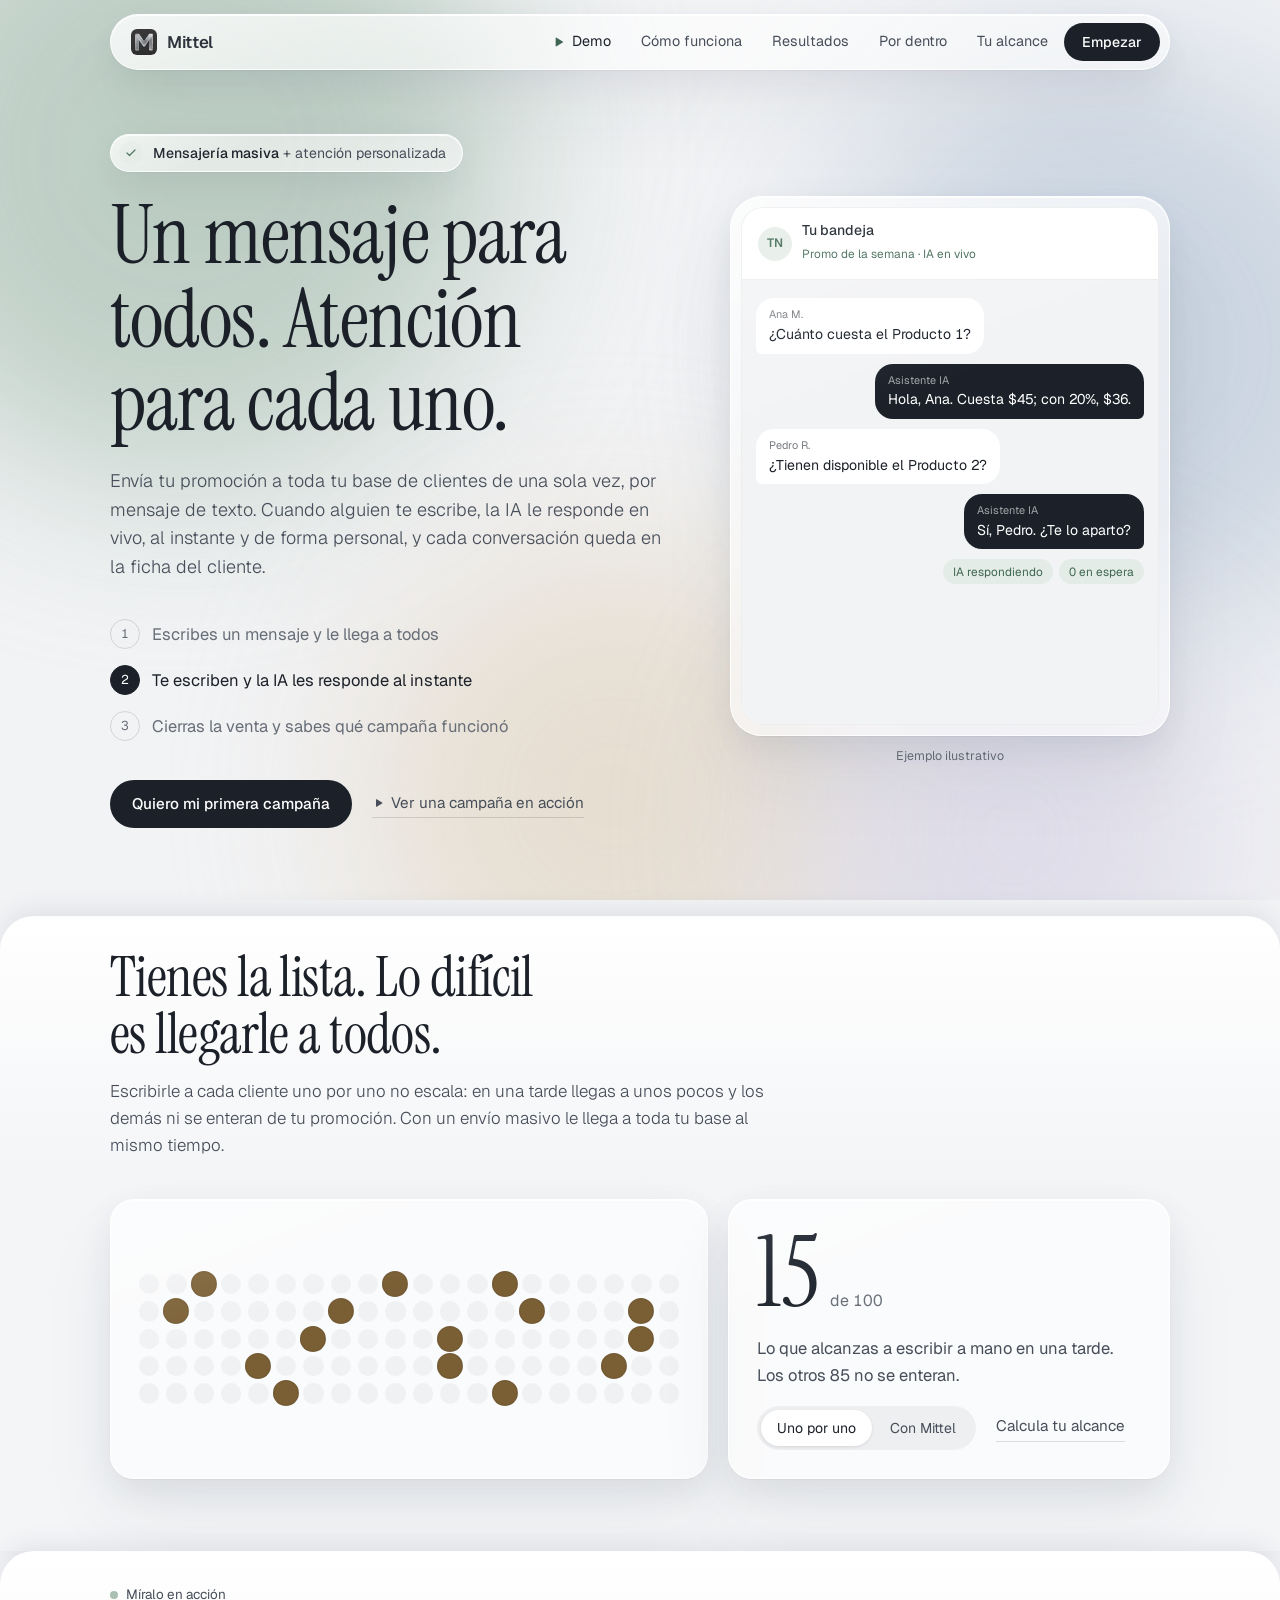
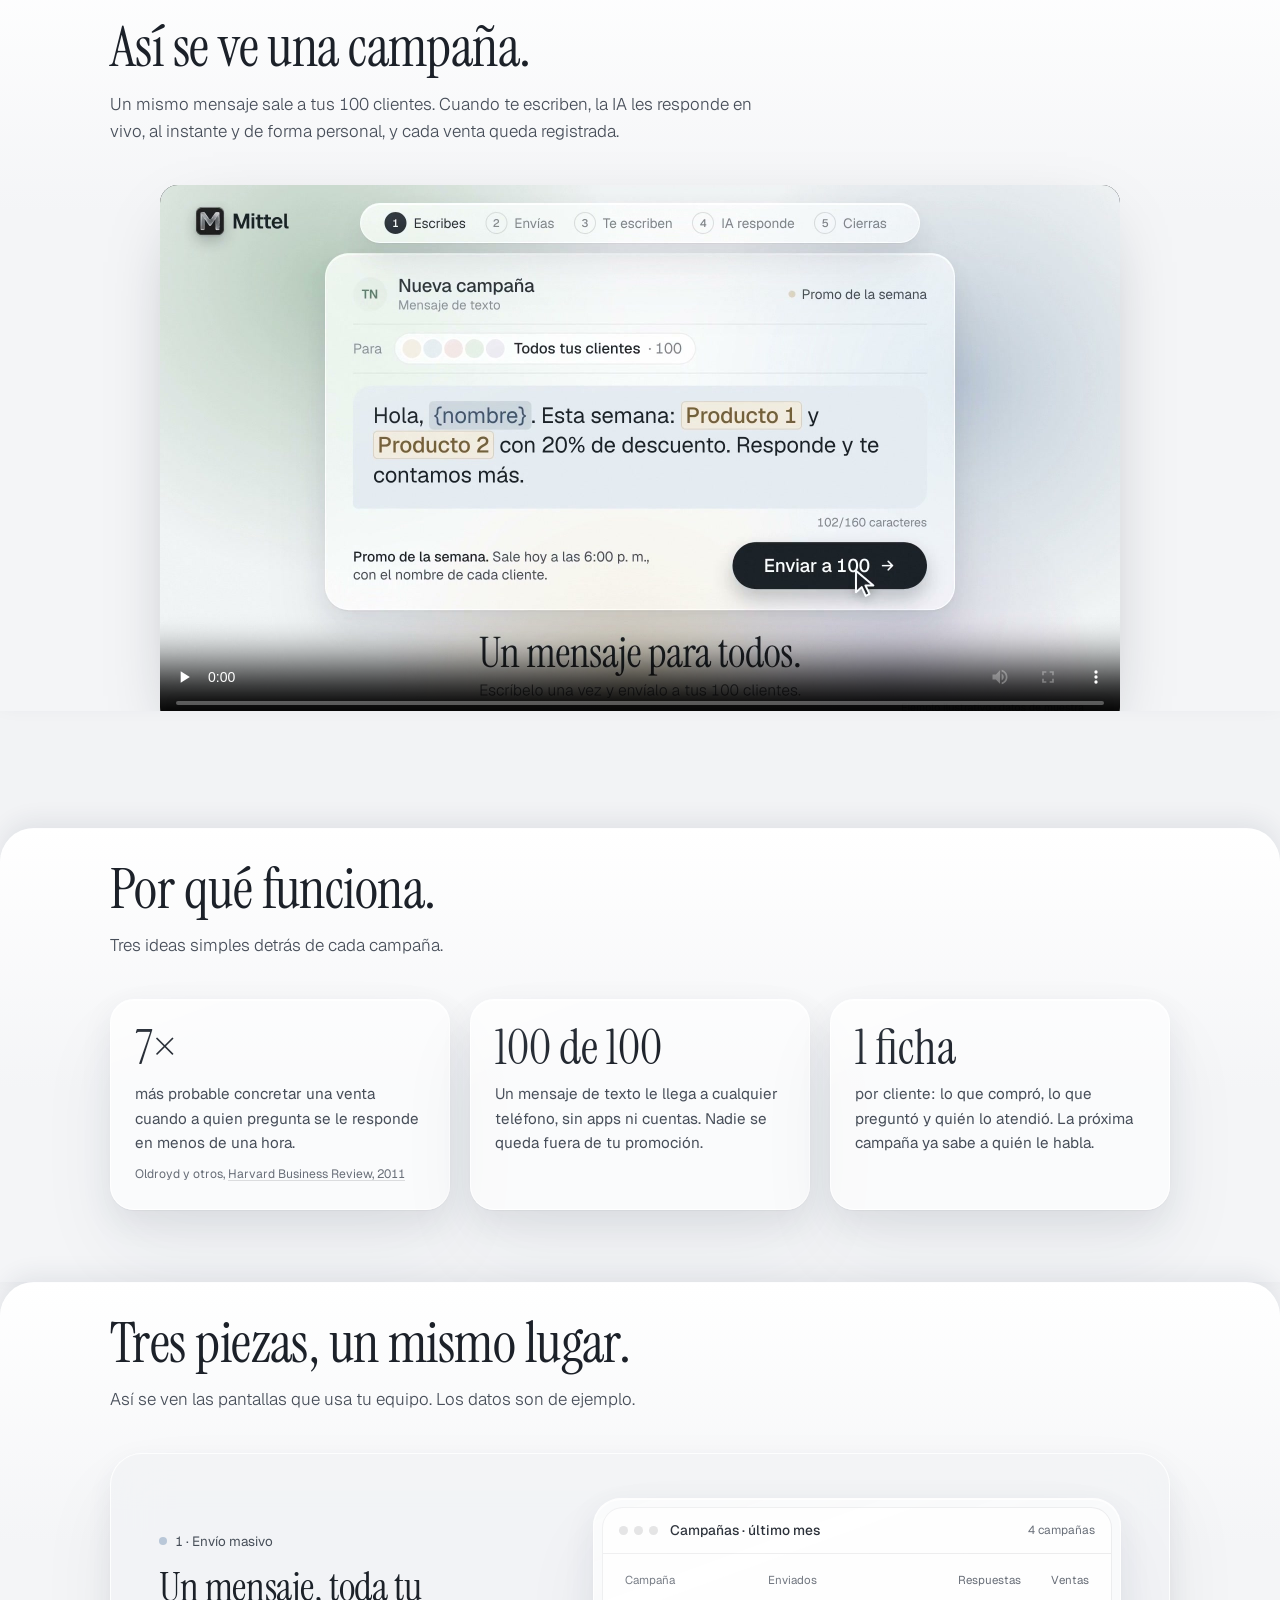
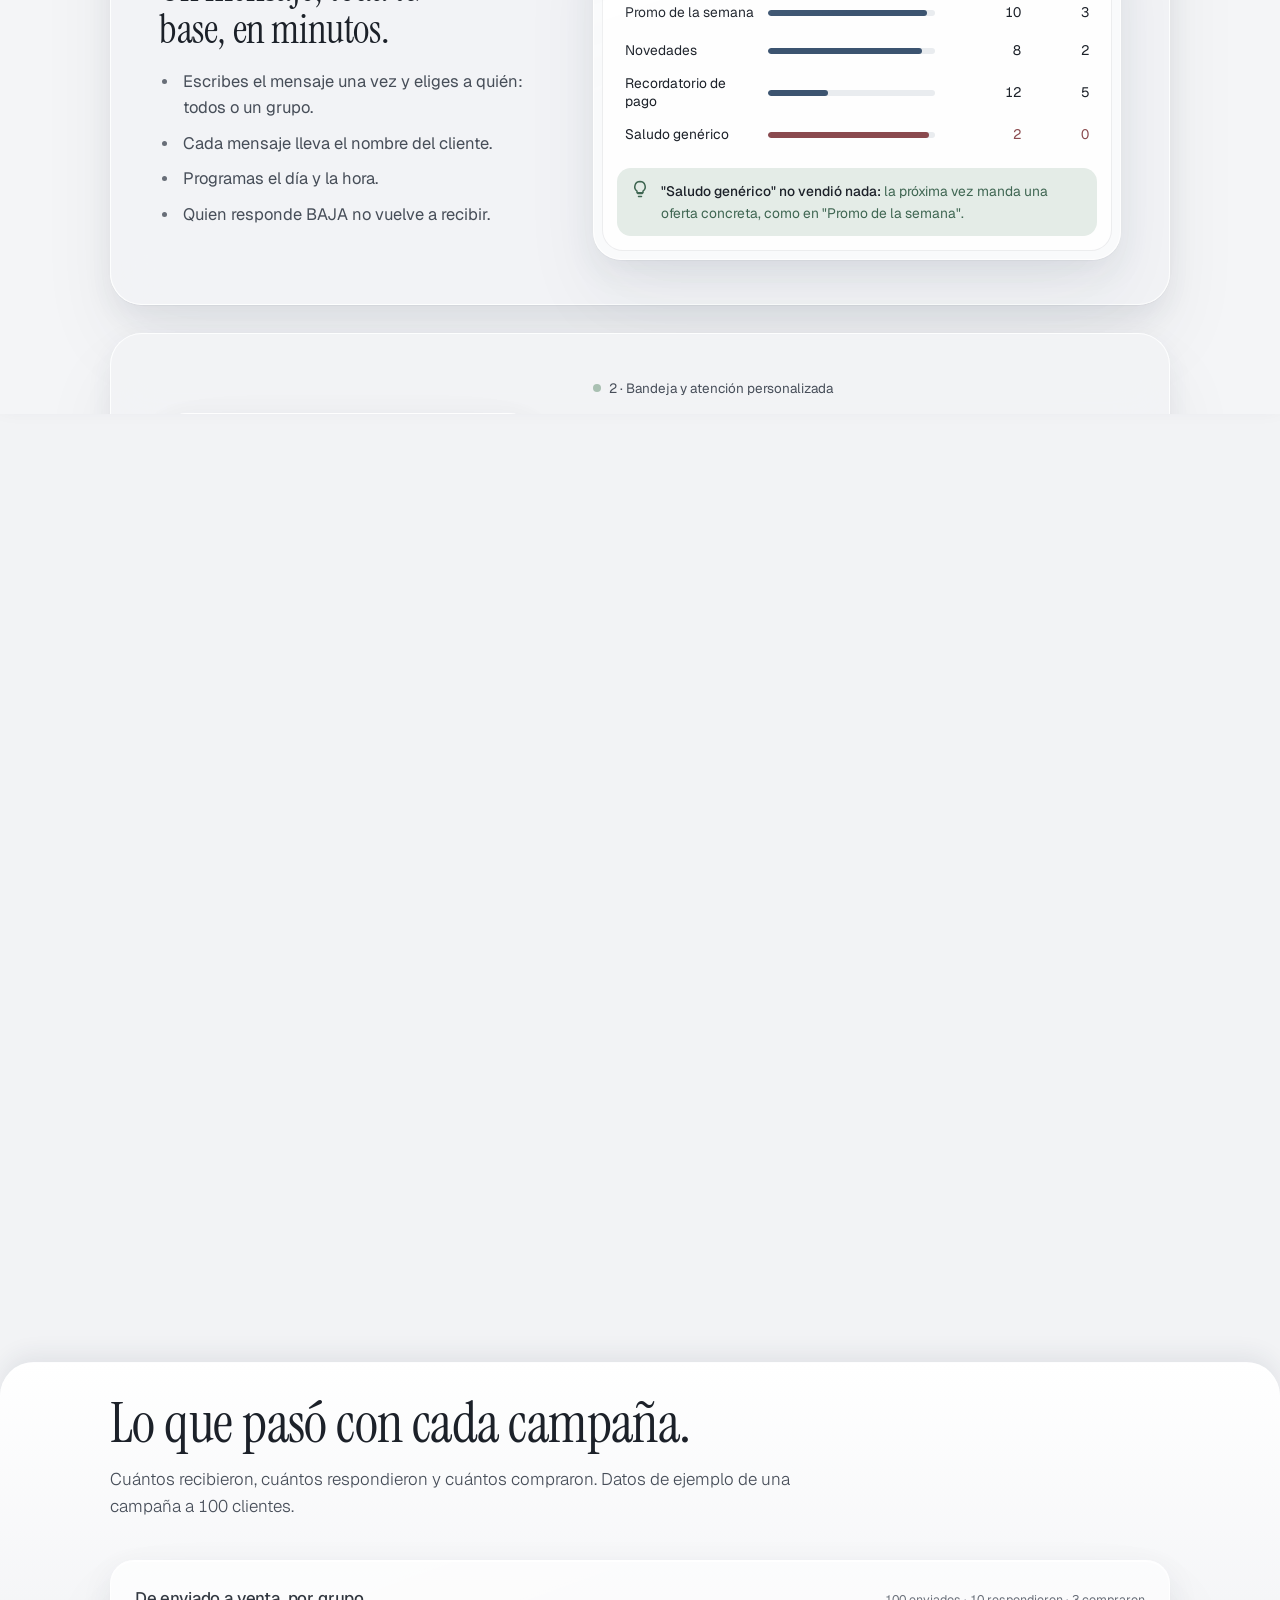
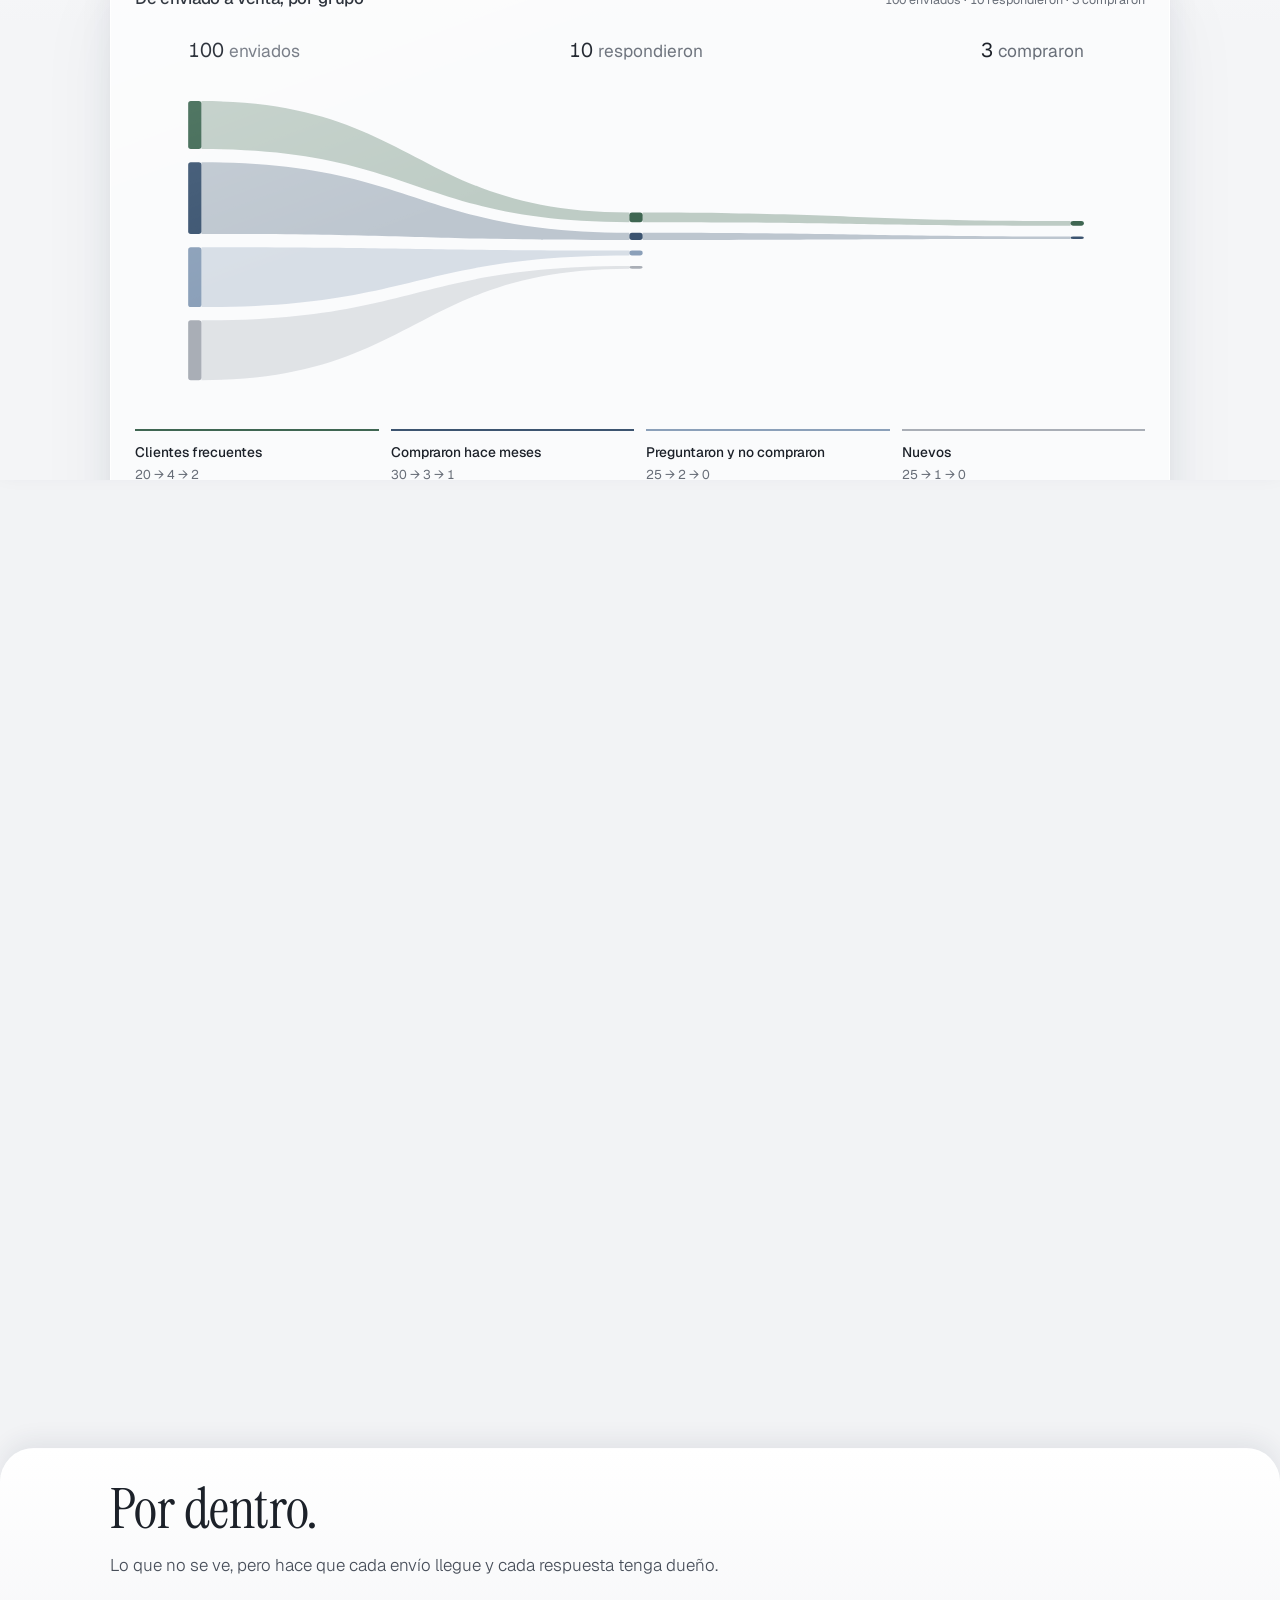
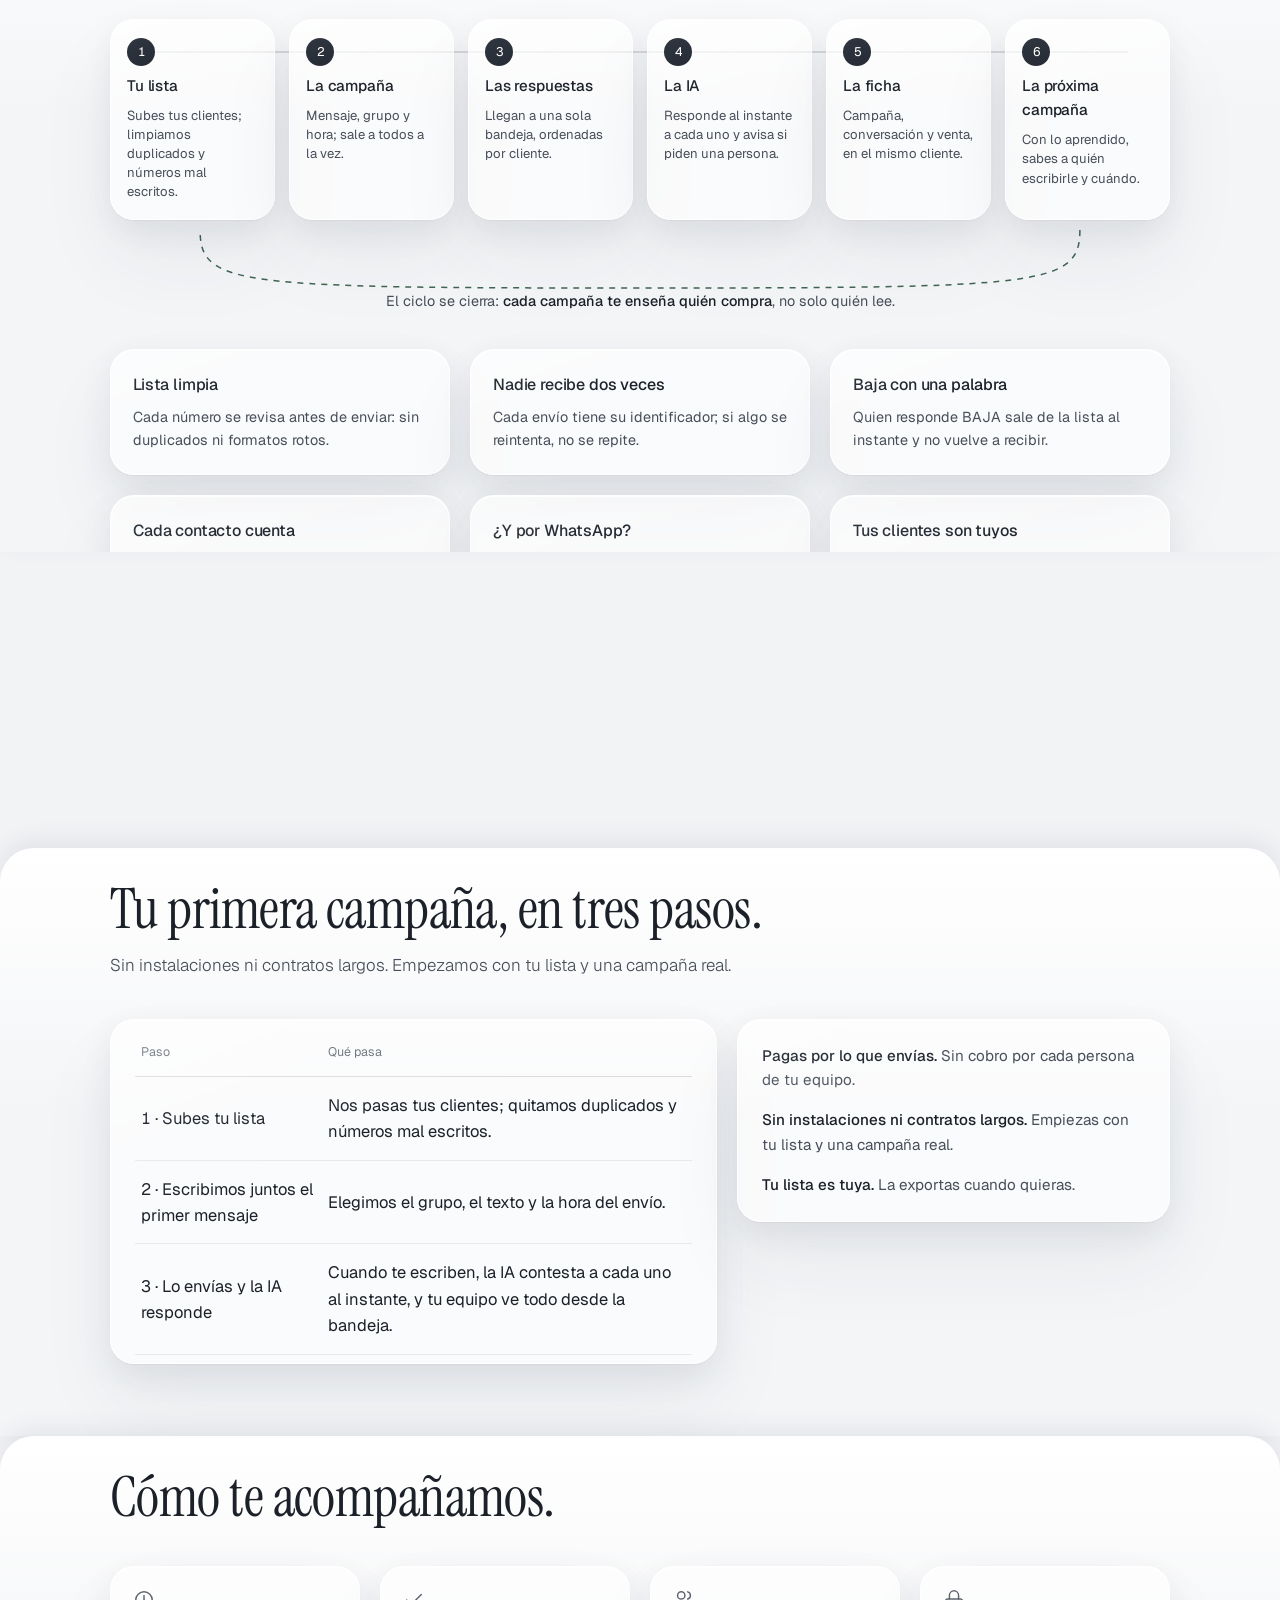
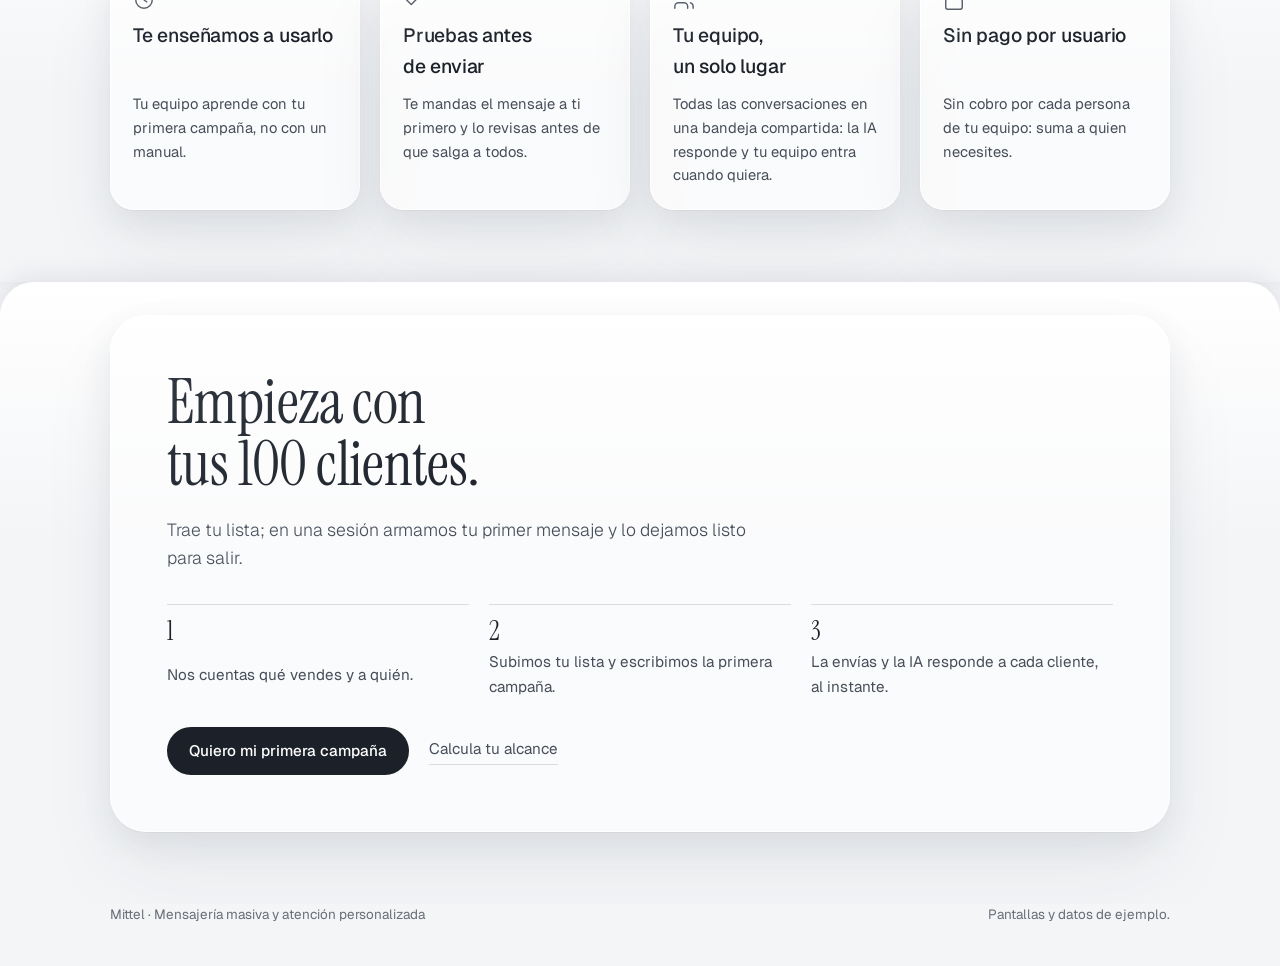
==== commit 93223d82: "Logo del nav con bordes redondeados (igual que en el video)" ====
--- a/index.html
+++ b/index.html
@@ -78,7 +78,7 @@
 .nav{position:sticky;top:14px;z-index:20;margin-top:14px}
 .navbar{display:flex;justify-content:space-between;align-items:center;gap:16px;height:56px;padding:0 9px 0 20px;border-radius:999px}
 .mark{display:flex;align-items:center;gap:10px;font-weight:600;font-size:1.05rem;letter-spacing:-.02em}
-.mark img{flex:none;display:block}
+.mark img{flex:none;display:block;border-radius:6px}
 .navbar nav{display:flex;gap:2px;align-items:center}
 .navbar nav a:not(.btn){text-decoration:none;font-size:.9rem;color:var(--ink2);height:38px;display:inline-flex;align-items:center;padding:0 14px;border-radius:999px;transition:background .2s}
 .navbar nav a:not(.btn):hover{background:rgba(28,33,41,.06);color:var(--ink)}
@@ -734,8 +734,8 @@
 
     <div class="video-demo">
       <!-- preload="none" + poster: en el teléfono no se baja ni un byte de los 12 MB hasta tocar play; width/height reservan el 16:9 sin saltos -->
-      <video controls playsinline preload="none" poster="assets/demo-poster.jpg" width="1920" height="1080" src="assets/demo.mp4" aria-label="Video con narración: una campaña de principio a fin, con la IA respondiendo a cada cliente al instante"></video>
-      <p class="small muted">Dale play, con sonido: así se ve una campaña de principio a fin.</p>
+      <video controls playsinline preload="none" poster="assets/demo-poster.jpg" width="1920" height="1080" src="assets/demo.mp4" aria-label="Video: una campaña de principio a fin, con la IA respondiendo a cada cliente al instante"></video>
+      <p class="small muted">Dale play: así se ve una campaña de principio a fin.</p>
     </div>
   </div>
 </section>
